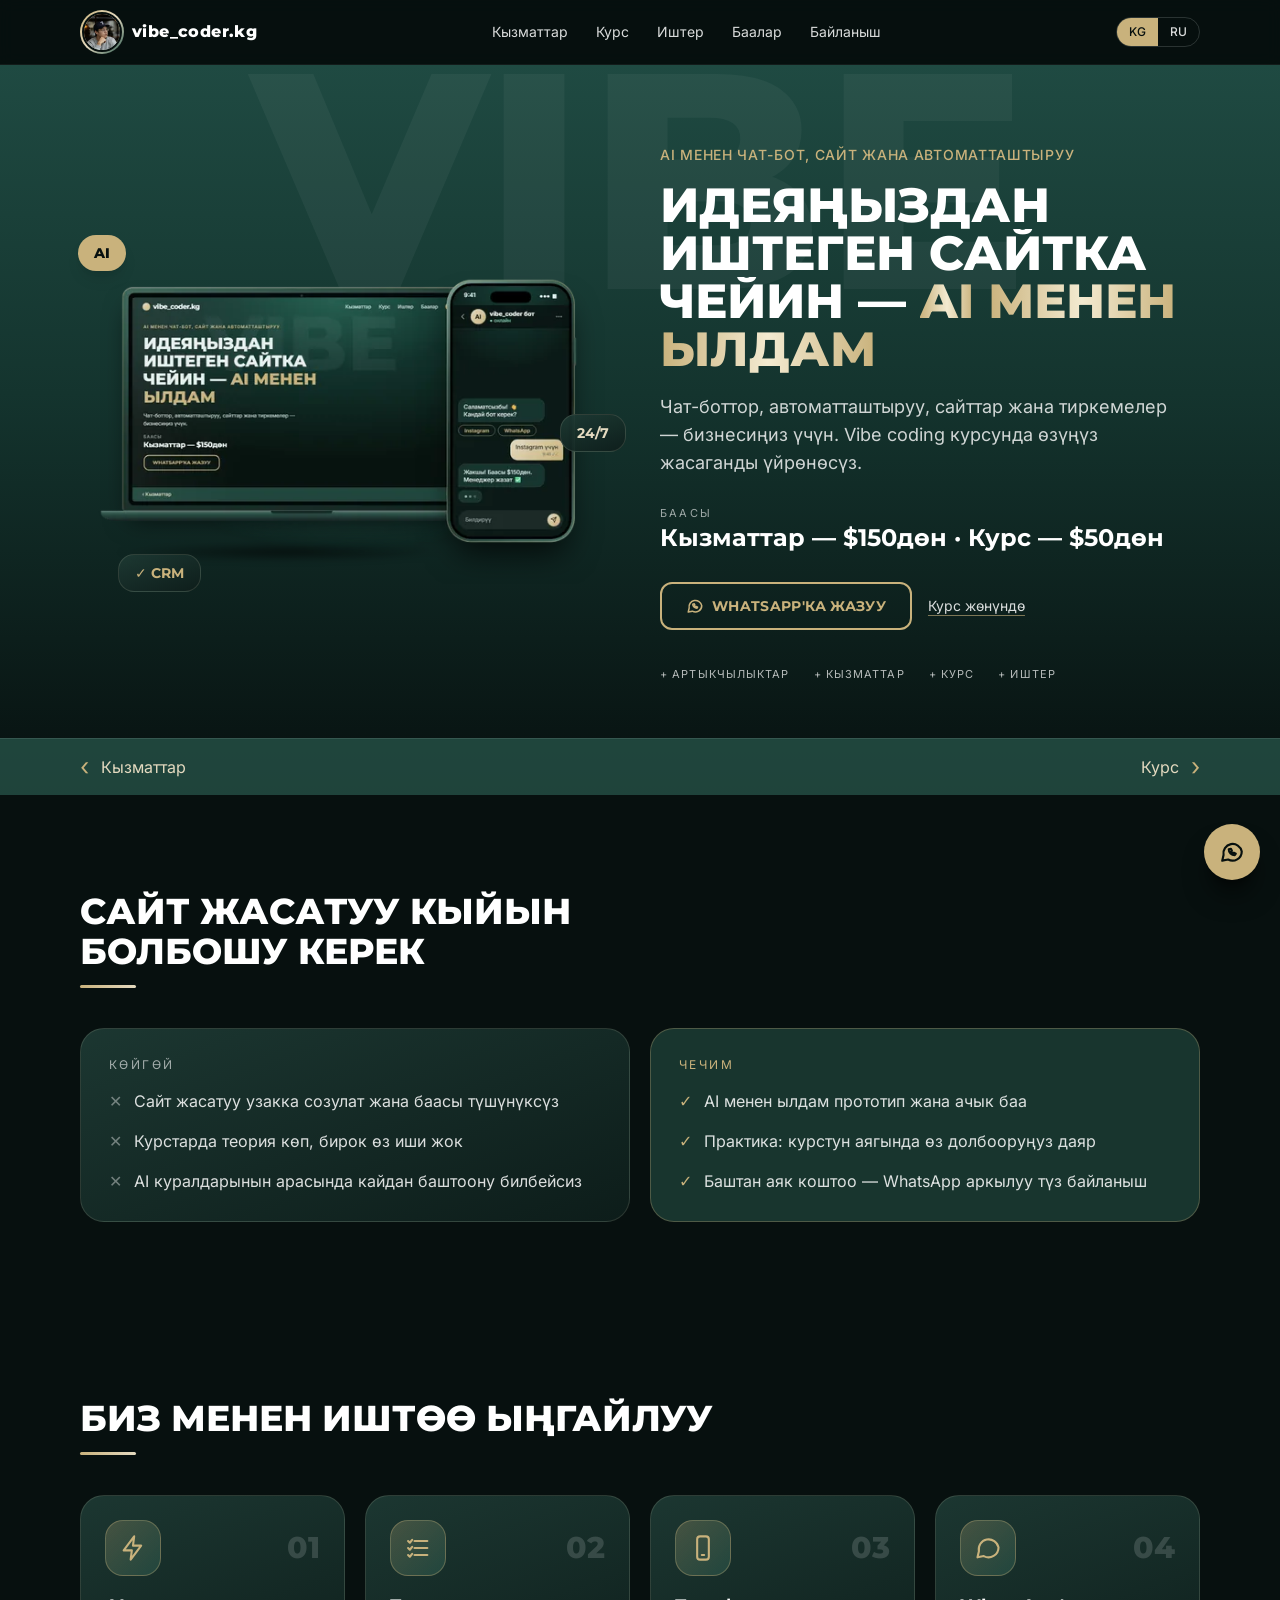
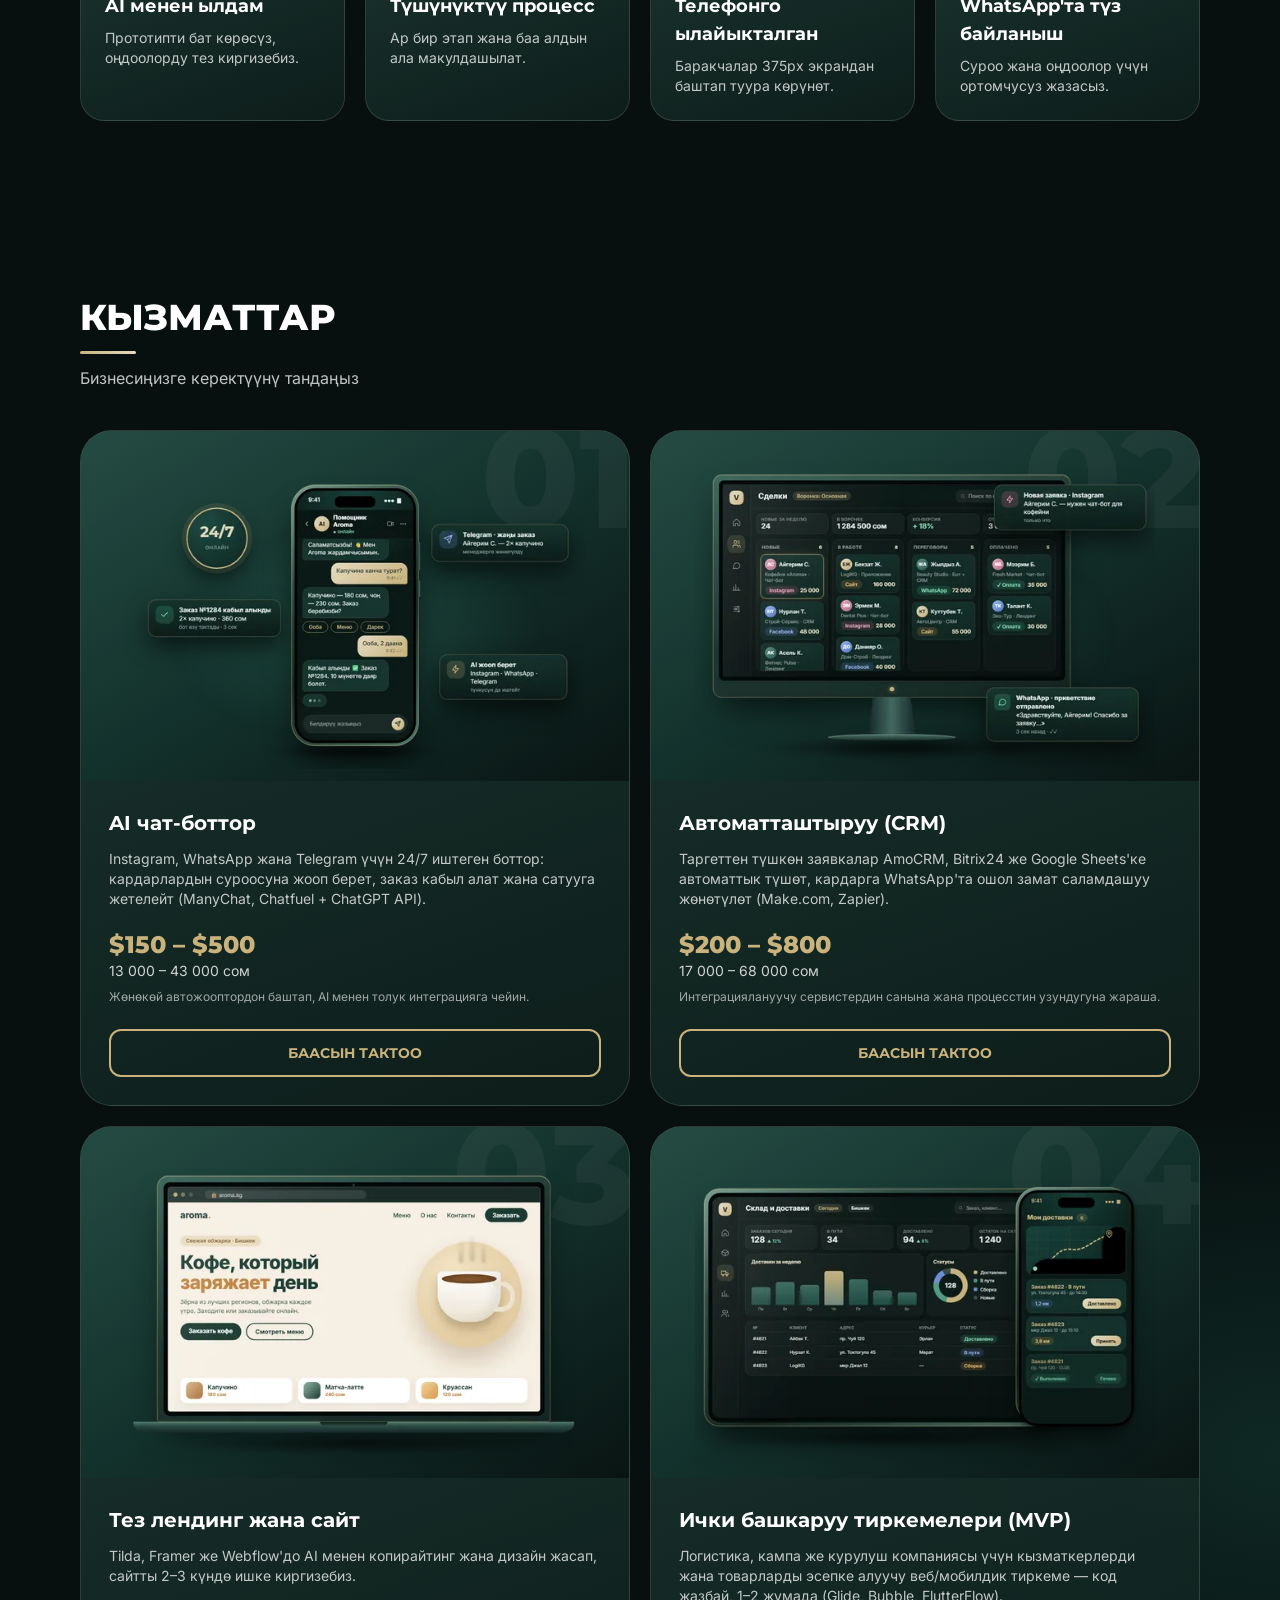
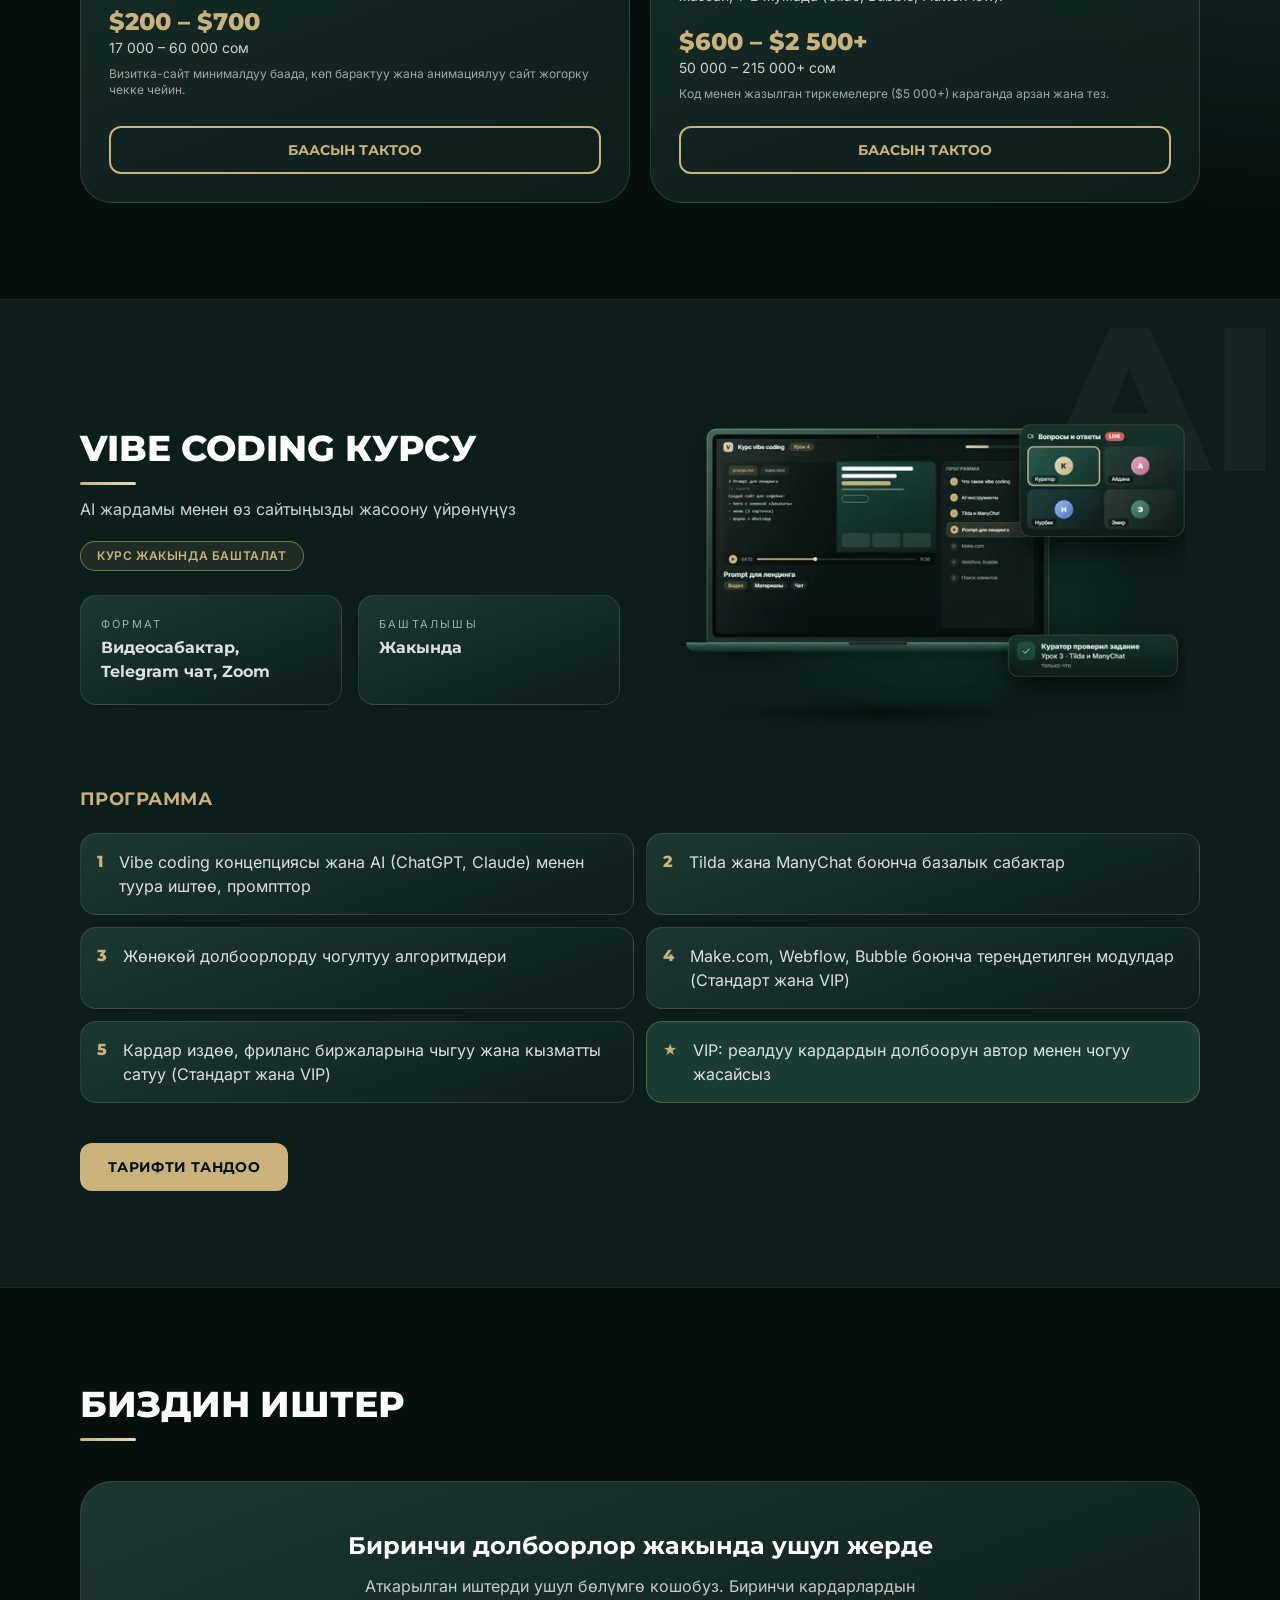
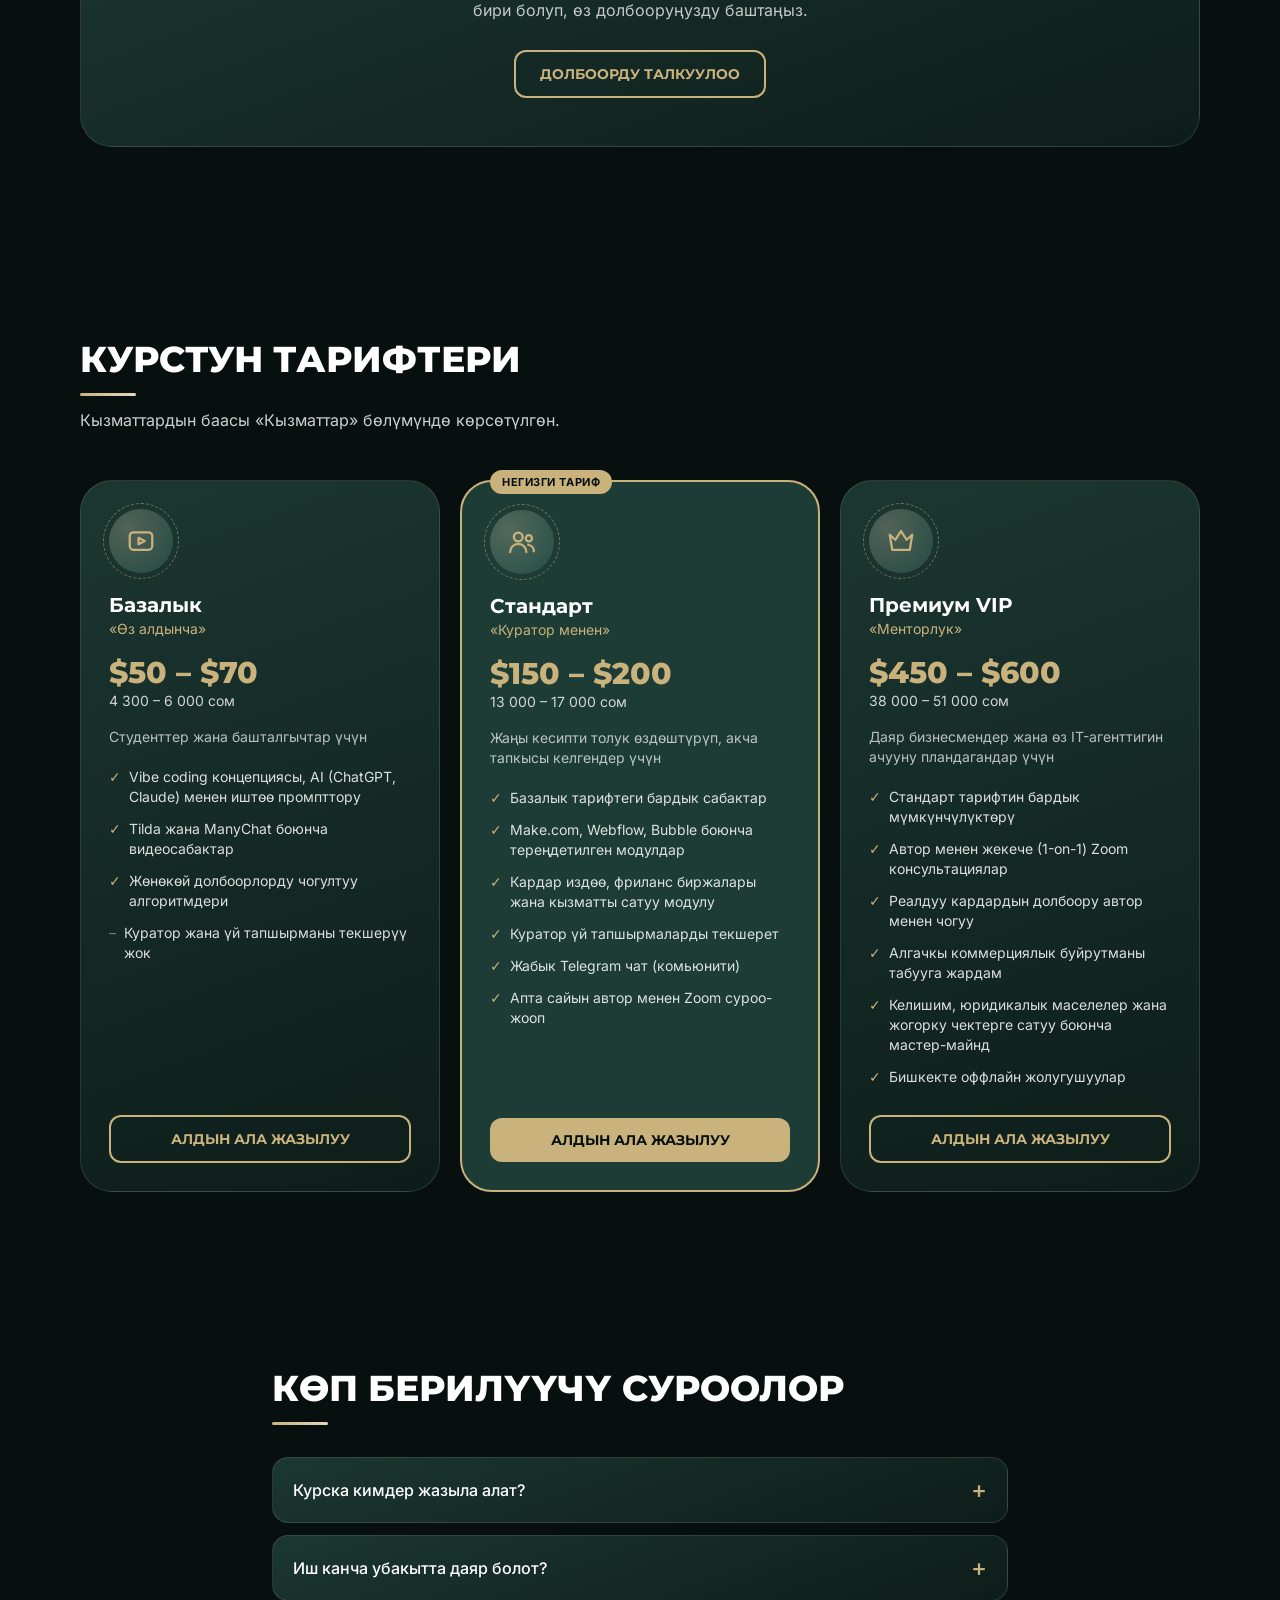
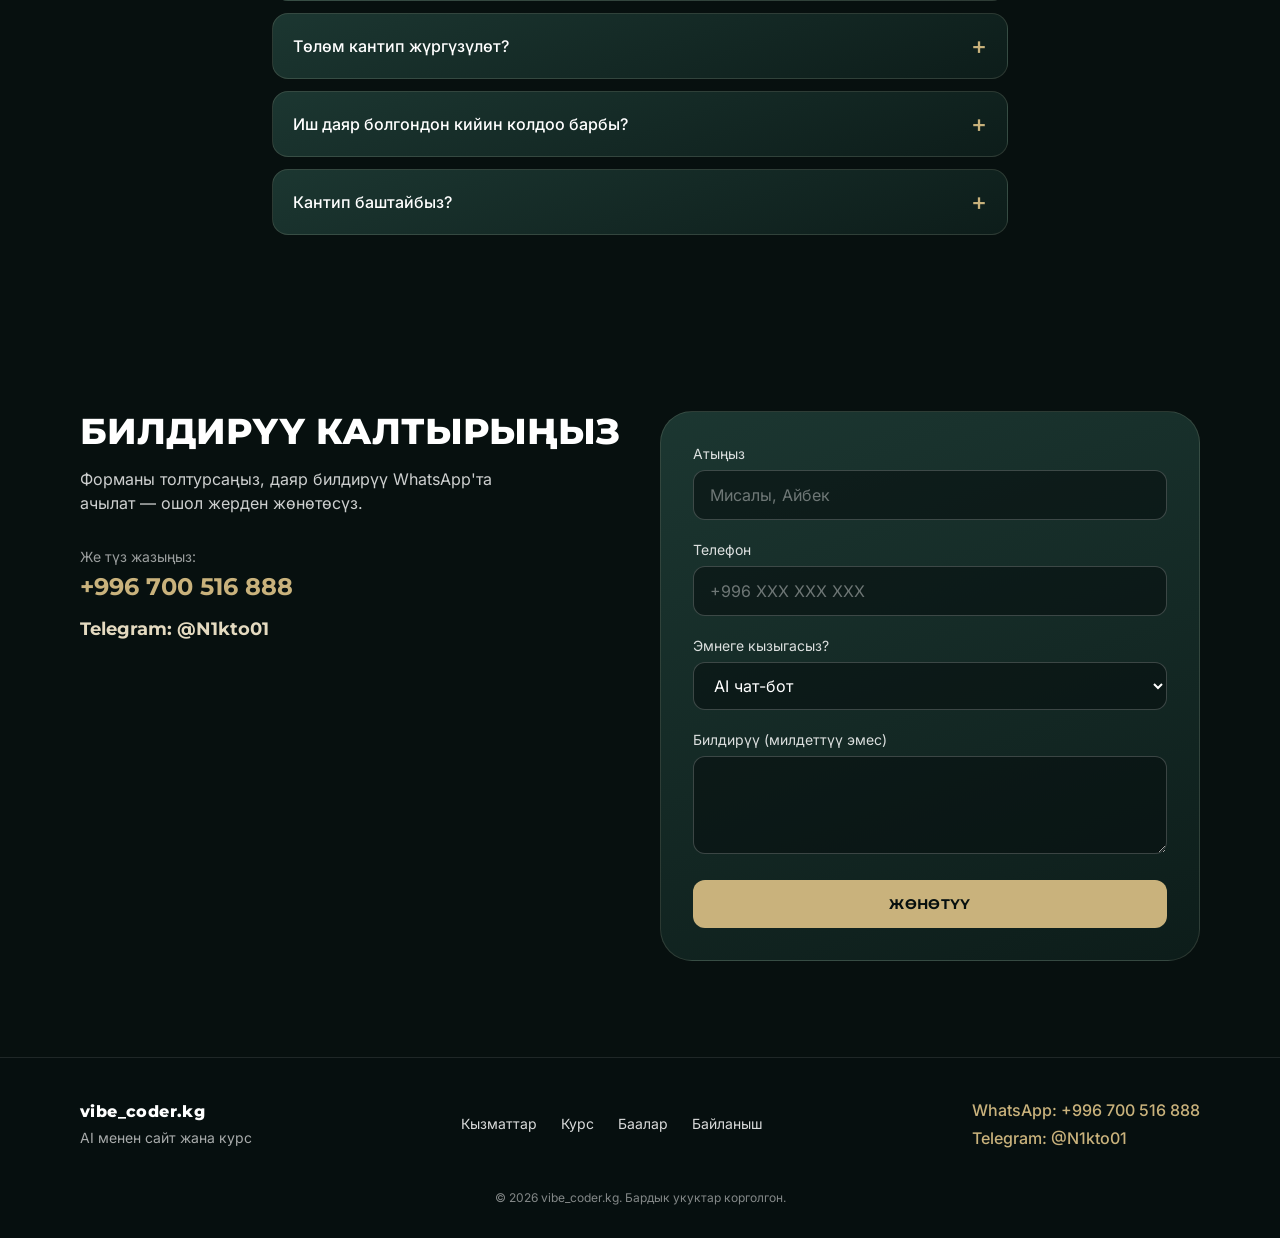
==== index.html @ e33acf53 "vibe_coder.kg landing page Static landing: HTML + compiled Tailwind CSS + vanilla JS, self-hosted fo" ====
<!DOCTYPE html>
<html lang="ky">
<head>
  <meta charset="UTF-8">
  <meta name="viewport" content="width=device-width, initial-scale=1">

  <!-- SEO -->
  <title>vibe_coder.kg — AI чат-боттор, сайттар жана vibe coding курсу</title>
  <meta name="description" content="AI чат-боттор, CRM автоматташтыруу, сайттар жана ички тиркемелер — $150дөн. Vibe coding курсу — $50дөн. WhatsApp'ка жазыңыз.">
  <meta name="theme-color" content="#07100F">

  <!-- Open Graph -->
  <meta property="og:type" content="website">
  <meta property="og:title" content="vibe_coder.kg — AI чат-боттор, сайттар жана vibe coding курсу">
  <meta property="og:description" content="AI чат-боттор, автоматташтыруу жана сайттар. Vibe coding курсу — $50дөн.">
  <meta property="og:url" content="https://gameloft0408-cloud.github.io/vibe-coder-kg/">
  <meta property="og:image" content="https://gameloft0408-cloud.github.io/vibe-coder-kg/images/og.jpg">
  <meta property="og:image:width" content="1200">
  <meta property="og:image:height" content="630">
  <meta property="og:image:alt" content="vibe_coder.kg — AI чат-боттор, сайттар жана vibe coding курсу">
  <meta property="og:site_name" content="vibe_coder.kg">
  <meta name="twitter:card" content="summary_large_image">
  <link rel="canonical" href="https://gameloft0408-cloud.github.io/vibe-coder-kg/">
  <meta property="og:locale" content="ky_KG">

  <link rel="icon" type="image/svg+xml" href="images/logo.svg">

  <!-- Структураланган маалымат (JSON-LD, аткарылбайт — CSP менен конфликт жок) -->
  <script type="application/ld+json">
  {"@context":"https://schema.org","@type":"ProfessionalService","name":"vibe_coder.kg","url":"https://gameloft0408-cloud.github.io/vibe-coder-kg/","image":"https://gameloft0408-cloud.github.io/vibe-coder-kg/images/og.jpg","telephone":"+996700516888","areaServed":"KG","description":"AI чат-боттор, CRM автоматташтыруу, сайттар жана ички тиркемелер. Vibe coding курсу.","sameAs":["https://t.me/N1kto01"]}
  </script>

  <!-- Коопсуздук: контент саясаты (CSP). Скрипттер жана шрифттер — өз серверибизден гана. Толук баштар: _headers / vercel.json -->
  <meta http-equiv="Content-Security-Policy" content="default-src 'none'; script-src 'self'; style-src 'self' 'unsafe-inline'; img-src 'self'; font-src 'self'; connect-src 'self'; manifest-src 'self'; base-uri 'self'; form-action 'self'; object-src 'none'; upgrade-insecure-requests">
  <meta name="referrer" content="strict-origin-when-cross-origin">

  <!-- Шрифттер: Montserrat (аталыштар) + Inter (текст). Өзүбүздүн серверден, кириллица жана ң ү ө тамгалары менен -->

  <!-- Tailwind CSS: алдын ала build кылынган (css/styles.css). Конфиг: tailwind.config.js -->
  <link rel="stylesheet" href="css/styles.css">

  <style>
    html { scroll-behavior: smooth; scroll-padding-top: 5rem; }
    body {
      background:
        radial-gradient(1100px 620px at 50% -8%, #2a5a4f 0%, rgba(42,90,79,0) 65%),
        radial-gradient(700px 500px at 100% 40%, rgba(18,51,45,.7) 0%, rgba(18,51,45,0) 70%),
        #07100F;
      background-repeat: no-repeat;
    }
    /* Шише эффектиндеги карточка */
    .glass {
      background: linear-gradient(160deg, rgba(30,58,52,.92), rgba(14,30,27,.92));
      border: 1px solid rgba(228,218,192,.14);
    }
    /* Толтурула турган орундар ([ОРУН АЛМАШТЫР]) — табуу оңой болушу үчүн */
    .ph { outline: 1px dashed rgba(201,178,124,.7); outline-offset: 2px; border-radius: 4px; color: #E4DAC0; padding: 0 4px; }
    /* Ири кооздоочу фон тексти */
    .ghost { color: rgba(255,255,255,.045); font-family: Montserrat, sans-serif; font-weight: 800; line-height: .8; user-select: none; pointer-events: none; }
    /* Көрүнүү анимациясы */
    .reveal { opacity: 0; transform: translateY(18px); transition: opacity .7s ease, transform .7s ease; }
    .reveal.in { opacity: 1; transform: none; }
    @media (prefers-reduced-motion: reduce) {
      html { scroll-behavior: auto; }
      .reveal { opacity: 1; transform: none; transition: none; }
    }
    .no-scrollbar::-webkit-scrollbar { display: none; }
    .no-scrollbar { scrollbar-width: none; }
    details > summary { list-style: none; }
    details > summary::-webkit-details-marker { display: none; }
    details[open] .faq-plus { transform: rotate(45deg); }
    :focus-visible { outline: 2px solid #C9B27C; outline-offset: 3px; }

    /* ===== Анимациялар ===== */
    @keyframes rise { to { transform: translateY(0); } }
    @keyframes fadeUp { from { opacity: 0; transform: translateY(16px); } to { opacity: 1; transform: none; } }
    @keyframes chIn { to { opacity: 1; } }
    @keyframes shimmer { to { background-position: -200% 0; } }
    @keyframes floaty { 0%,100% { transform: translateY(0); } 50% { transform: translateY(-10px); } }
    @keyframes floaty2 { 0%,100% { transform: translateY(0); } 50% { transform: translateY(8px); } }
    @keyframes ghostDrift { 0%,100% { transform: translateX(0); } 50% { transform: translateX(14px); } }

    /* Аталыш: сөз-сөз өйдө чыгат (JS ар бир сөздү .w ичине салат) */
    .w { display: inline-block; overflow: hidden; vertical-align: bottom; padding-bottom: .1em; margin-bottom: -.1em; }
    .w > span { display: inline-block; transform: translateY(115%); animation: rise .75s cubic-bezier(.2,.7,.2,1) forwards; }
    /* Алтын сөздөр жылтырайт */
    .gw > span {
      background: linear-gradient(90deg, #C9B27C 0%, #F3EAD0 25%, #C9B27C 50%, #F3EAD0 75%, #C9B27C 100%);
      background-size: 200% 100%;
      -webkit-background-clip: text; background-clip: text; color: transparent;
      animation: rise .75s cubic-bezier(.2,.7,.2,1) forwards, shimmer 4.5s linear 1.2s infinite;
    }
    /* Кичи сап: тамга-тамга пайда болот */
    .ch { opacity: 0; animation: chIn .01s forwards; }
    /* Hero ичиндеги калган текст кезеги менен чыгат */
    .fx { opacity: 0; animation: fadeUp .8s ease forwards; animation-delay: var(--d, 0s); }
    /* Бөлүм аталышынын астындагы сызык */
    main h2.reveal::after { content: ''; display: block; height: 3px; width: 0; margin-top: 14px; border-radius: 2px; background: linear-gradient(90deg, #C9B27C, #E4DAC0); transition: width .9s ease .35s; }
    main h2.reveal.in::after { width: 56px; }
    /* Сүрөттөр */
    .float-a { animation: floaty 6s ease-in-out infinite; }
    .float-b { animation: floaty2 5.5s ease-in-out infinite; }
    .svc-img { transition: transform .5s ease; }
    .svc-card:hover .svc-img { transform: scale(1.05) translateY(-4px); }
    .ghost-drift { animation: ghostDrift 14s ease-in-out infinite; }

    /* Икон тақталары (Артыкчылыктар) жана медальондор (Тарифтер) */
    .icon-tile { width: 56px; height: 56px; border-radius: 18px; display: grid; place-items: center; color: #C9B27C;
      background: linear-gradient(135deg, rgba(201,178,124,.25), rgba(42,90,79,.55)); border: 1px solid rgba(201,178,124,.35);
      transition: transform .4s ease; }
    .adv-card:hover .icon-tile { transform: translateY(-4px) rotate(-6deg); }
    .medal { position: relative; width: 64px; height: 64px; border-radius: 50%; display: grid; place-items: center; color: #C9B27C; margin-bottom: 18px;
      background: radial-gradient(circle at 30% 30%, rgba(228,218,192,.28), rgba(42,90,79,.6)); }
    .medal::before { content: ''; position: absolute; inset: -6px; border-radius: 50%; border: 1.5px dashed rgba(201,178,124,.55); animation: spin 20s linear infinite; }
    @keyframes spin { to { transform: rotate(360deg); } }
    @media (prefers-reduced-motion: reduce) { .medal::before { animation: none; } .icon-tile { transition: none; } }
    @media (prefers-reduced-motion: reduce) {
      .w > span, .gw > span, .fx { transform: none; animation: none; opacity: 1; }
      .gw > span { color: #C9B27C; background: none; }
      .ch { opacity: 1; animation: none; }
      .float-a, .float-b, .ghost-drift { animation: none; }
      main h2.reveal::after { transition: none; }
    }
  </style>
</head>

<body class="font-body text-white/85 antialiased">

  <a href="#main" class="sr-only focus:not-sr-only focus:fixed focus:top-2 focus:left-2 focus:z-50 bg-gold text-ink px-4 py-2 rounded">Мазмунга өтүү</a>

  <!-- ============ HEADER ============ -->
  <header class="sticky top-0 z-40 bg-ink/70 backdrop-blur border-b border-white/5">
    <div class="max-w-6xl mx-auto px-4 h-16 flex items-center justify-between gap-4">
      <a href="#top" class="flex items-center gap-2" aria-label="vibe_coder.kg">
        <!-- Профиль сыяктуу тегерек сүрөт (Instagram стили), алтын шакек менен -->
        <span class="rounded-full p-[2px] bg-gradient-to-br from-gold via-sand to-moss shrink-0">
          <img src="images/avatar.webp" alt="vibe_coder.kg автору" width="40" height="40"
               class="block w-10 h-10 rounded-full object-cover border-2 border-ink">
        </span>
        <span class="font-display font-extrabold tracking-wide text-white">vibe_coder.kg</span>
      </a>

      <nav class="hidden md:flex items-center gap-7 text-sm" aria-label="Негизги меню">
        <a class="hover:text-gold transition" href="#services" data-i18n="nav.services">Кызматтар</a>
        <a class="hover:text-gold transition" href="#course" data-i18n="nav.course">Курс</a>
        <a class="hover:text-gold transition" href="#works" data-i18n="nav.works">Иштер</a>
        <a class="hover:text-gold transition" href="#pricing" data-i18n="nav.pricing">Баалар</a>
        <a class="hover:text-gold transition" href="#contact" data-i18n="nav.contact">Байланыш</a>
      </nav>

      <div class="flex items-center gap-3">
        <!-- Тил которгуч -->
        <div class="flex text-xs font-medium border border-white/15 rounded-full overflow-hidden" role="group" aria-label="Тил / Язык">
          <button type="button" data-lang="kg" class="lang-btn px-3 py-1.5">KG</button>
          <button type="button" data-lang="ru" class="lang-btn px-3 py-1.5">RU</button>
        </div>
        <button id="menuBtn" type="button" class="md:hidden w-10 h-10 grid place-items-center rounded-lg border border-white/15" aria-label="Менюну ачуу" aria-expanded="false" aria-controls="mobileNav">
          <svg width="20" height="20" viewBox="0 0 24 24" fill="none" stroke="currentColor" stroke-width="2" stroke-linecap="round"><path d="M4 7h16M4 12h16M4 17h16"/></svg>
        </button>
      </div>
    </div>
    <nav id="mobileNav" class="hidden md:hidden border-t border-white/5 bg-ink/95 px-4 py-3 flex-col gap-1 text-base" aria-label="Мобилдик меню">
      <a class="block py-3" href="#services" data-i18n="nav.services">Кызматтар</a>
      <a class="block py-3" href="#course" data-i18n="nav.course">Курс</a>
      <a class="block py-3" href="#works" data-i18n="nav.works">Иштер</a>
      <a class="block py-3" href="#pricing" data-i18n="nav.pricing">Баалар</a>
      <a class="block py-3" href="#contact" data-i18n="nav.contact">Байланыш</a>
    </nav>
  </header>

  <main id="main">

    <!-- ============ 1. HERO ============ -->
    <section id="top" class="relative overflow-hidden" style="background: linear-gradient(180deg, #1f4a42 0%, #14342e 45%, rgba(7,16,15,0) 100%);">
      <div class="ghost ghost-drift absolute -top-2 left-1/2 -translate-x-1/2 text-[34vw] md:text-[24vw] whitespace-nowrap" aria-hidden="true">VIBE</div>

      <div class="relative max-w-6xl mx-auto px-4 pt-12 pb-10 md:pt-20 md:pb-14 grid md:grid-cols-2 gap-10 items-center">

        <!-- Сол жак: ноутбуктагы сайт + калкып жүрүүчү белгилер (кооздоочу визуал) -->
        <div class="order-2 md:order-1" aria-hidden="true"> <!-- LCP: reveal колдонулбайт, JS күтпөй дароо көрүнөт -->
          <div class="relative max-w-lg mx-auto">
            <img src="images/hero.webp" srcset="images/hero-sm.webp 560w, images/hero.webp 960w" sizes="(min-width: 768px) 512px, 92vw" alt="" width="960" height="640" class="float-a w-full h-auto" fetchpriority="high">
            <span class="float-b absolute -top-2 left-2 sm:-left-4 rounded-full bg-gold text-ink font-display font-extrabold text-sm px-4 py-2 shadow-lg">AI</span>
            <span class="float-a absolute top-1/2 -right-1 sm:-right-5 glass rounded-2xl px-4 py-2 font-display font-bold text-sm text-sand">24/7</span>
            <span class="float-b absolute -bottom-2 left-6 glass rounded-2xl px-4 py-2 font-display font-bold text-sm text-gold">✓ CRM</span>
          </div>
        </div>

        <!-- Оң жак: аталыш, оффер, CTA -->
        <div class="order-1 md:order-2">
          <p id="heroEyebrow" class="text-gold text-sm font-medium tracking-wider uppercase mb-4" data-i18n="hero.eyebrow">AI менен чат-бот, сайт жана автоматташтыруу</p>
          <h1 id="heroTitle" class="font-display font-extrabold uppercase text-3xl sm:text-4xl lg:text-5xl leading-tight text-white" data-i18n="hero.title">Идеяңыздан иштеген сайтка чейин — <span class="text-gold">AI менен ылдам</span></h1>
          <p class="fx mt-5 text-base md:text-lg text-white/80 max-w-lg" style="--d:1.1s" data-i18n="hero.sub">Чат-боттор, автоматташтыруу, сайттар жана тиркемелер — бизнесиңиз үчүн. Vibe coding курсунда өзүңүз жасаганды үйрөнөсүз.</p>

          <div class="fx mt-7" style="--d:1.3s">
            <p class="text-[11px] tracking-[.2em] uppercase text-white/60" data-i18n="hero.priceLabel">Баасы</p>
            <p class="font-display font-bold text-xl sm:text-2xl text-white" data-i18n="hero.price">Кызматтар — $150дөн · Курс — $50дөн</p>
          </div>

          <div class="fx mt-7 flex flex-wrap items-center gap-4" style="--d:1.5s">
            <a href="https://wa.me/996700516888" data-wa="hero" target="_blank" rel="noopener noreferrer"
               class="inline-flex items-center gap-2 rounded-xl border-2 border-gold text-gold hover:bg-gold hover:text-ink transition px-6 py-3 font-display font-bold uppercase text-sm tracking-wide">
              <svg width="18" height="18" viewBox="0 0 24 24" fill="none" stroke="currentColor" stroke-width="2" stroke-linecap="round" stroke-linejoin="round" aria-hidden="true"><path d="M21 11.5a8.5 8.5 0 0 1-12.6 7.4L3 20l1.2-5.2A8.5 8.5 0 1 1 21 11.5z"/><path d="M9 9.5c0 3 2.500 5.500 5.500 5.500l1-1.500-1.800-.9-.8.800a4 4 0 0 1-1.800-1.800l.8-.8-.9-1.800z"/></svg>
              <span data-i18n="hero.cta">WhatsApp'ка жазуу</span>
            </a>
            <a href="#course" class="text-sm underline underline-offset-4 decoration-gold/60 hover:text-gold transition" data-i18n="hero.link">Курс жөнүндө</a>
          </div>

          <ul class="fx mt-9 flex flex-wrap gap-x-6 gap-y-2 text-[11px] tracking-widest uppercase text-white/70" style="--d:1.7s">
            <li><a class="hover:text-gold" href="#advantages">+ <span data-i18n="tab.adv">Артыкчылыктар</span></a></li>
            <li><a class="hover:text-gold" href="#services">+ <span data-i18n="nav.services">Кызматтар</span></a></li>
            <li><a class="hover:text-gold" href="#course">+ <span data-i18n="nav.course">Курс</span></a></li>
            <li><a class="hover:text-gold" href="#works">+ <span data-i18n="nav.works">Иштер</span></a></li>
          </ul>
        </div>
      </div>

      <!-- Hero төмөнкү тилкеси -->
      <div class="relative bg-moss/70 border-t border-white/10">
        <div class="max-w-6xl mx-auto px-4 h-14 flex items-center justify-between text-sand">
          <a href="#services" class="flex items-center gap-3 hover:text-gold"><span class="text-gold text-2xl leading-none" aria-hidden="true">‹</span><span data-i18n="nav.services">Кызматтар</span></a>
          <a href="#course" class="flex items-center gap-3 hover:text-gold"><span data-i18n="nav.course">Курс</span><span class="text-gold text-2xl leading-none" aria-hidden="true">›</span></a>
        </div>
      </div>
    </section>

    <!-- ============ 2. КӨЙГӨЙ ЖАНА ЧЕЧИМ ============ -->
    <section id="problem" class="max-w-6xl mx-auto px-4 py-16 md:py-24">
      <h2 class="font-display font-extrabold uppercase text-2xl md:text-4xl text-white max-w-2xl reveal" data-i18n="prob.title">Сайт жасатуу кыйын болбошу керек</h2>
      <div class="mt-10 grid md:grid-cols-2 gap-5">
        <div class="glass rounded-3xl p-7 reveal">
          <p class="text-xs tracking-[.2em] uppercase text-white/60 mb-4" data-i18n="prob.tag1">Көйгөй</p>
          <ul class="space-y-4">
            <li class="flex gap-3"><span class="text-white/40" aria-hidden="true">✕</span><span data-i18n="prob.1">Сайт жасатуу узакка созулат жана баасы түшүнүксүз</span></li>
            <li class="flex gap-3"><span class="text-white/40" aria-hidden="true">✕</span><span data-i18n="prob.2">Курстарда теория көп, бирок өз иши жок</span></li>
            <li class="flex gap-3"><span class="text-white/40" aria-hidden="true">✕</span><span data-i18n="prob.3">AI куралдарынын арасында кайдан баштоону билбейсиз</span></li>
          </ul>
        </div>
        <div class="rounded-3xl p-7 bg-moss/50 border border-gold/30 reveal">
          <p class="text-xs tracking-[.2em] uppercase text-gold mb-4" data-i18n="prob.tag2">Чечим</p>
          <ul class="space-y-4">
            <li class="flex gap-3"><span class="text-gold" aria-hidden="true">✓</span><span data-i18n="sol.1">AI менен ылдам прототип жана ачык баа</span></li>
            <li class="flex gap-3"><span class="text-gold" aria-hidden="true">✓</span><span data-i18n="sol.2">Практика: курстун аягында өз долбооруңуз даяр</span></li>
            <li class="flex gap-3"><span class="text-gold" aria-hidden="true">✓</span><span data-i18n="sol.3">Баштан аяк коштоо — WhatsApp аркылуу түз байланыш</span></li>
          </ul>
        </div>
      </div>
    </section>

    <!-- ============ 3. АРТЫКЧЫЛЫКТАР ============ -->
    <section id="advantages" class="max-w-6xl mx-auto px-4 py-16 md:py-20">
      <h2 class="font-display font-extrabold uppercase text-2xl md:text-4xl text-white reveal" data-i18n="adv.title">Биз менен иштөө ыңгайлуу</h2>
      <div class="mt-10 grid sm:grid-cols-2 lg:grid-cols-4 gap-5">
        <article class="adv-card glass rounded-3xl p-6 reveal">
          <div class="flex items-center justify-between"><span class="icon-tile"><svg width="28" height="28" viewBox="0 0 24 24" fill="none" stroke="currentColor" stroke-width="1.8" stroke-linecap="round" stroke-linejoin="round" aria-hidden="true"><path d="M13 2 4 14h7l-1 8 9-12h-7z"/></svg></span><span class="font-display text-3xl font-extrabold text-white/15" aria-hidden="true">01</span></div>
          <h3 class="mt-4 font-display font-bold text-lg text-white" data-i18n="adv.1.t">AI менен ылдам</h3>
          <p class="mt-2 text-sm text-white/75" data-i18n="adv.1.d">Прототипти бат көрөсүз, оңдоолорду тез киргизебиз.</p>
        </article>
        <article class="adv-card glass rounded-3xl p-6 reveal">
          <div class="flex items-center justify-between"><span class="icon-tile"><svg width="28" height="28" viewBox="0 0 24 24" fill="none" stroke="currentColor" stroke-width="1.8" stroke-linecap="round" stroke-linejoin="round" aria-hidden="true"><path d="M9 6h11M9 12h11M9 18h11"/><path d="m3.5 6 1.5 1.5L7 5M3.5 12l1.5 1.5L7 11M3.5 18l1.5 1.5L7 17"/></svg></span><span class="font-display text-3xl font-extrabold text-white/15" aria-hidden="true">02</span></div>
          <h3 class="mt-4 font-display font-bold text-lg text-white" data-i18n="adv.2.t">Түшүнүктүү процесс</h3>
          <p class="mt-2 text-sm text-white/75" data-i18n="adv.2.d">Ар бир этап жана баа алдын ала макулдашылат.</p>
        </article>
        <article class="adv-card glass rounded-3xl p-6 reveal">
          <div class="flex items-center justify-between"><span class="icon-tile"><svg width="28" height="28" viewBox="0 0 24 24" fill="none" stroke="currentColor" stroke-width="1.8" stroke-linecap="round" stroke-linejoin="round" aria-hidden="true"><rect x="7" y="2" width="10" height="20" rx="2.5"/><path d="M11 18h2"/></svg></span><span class="font-display text-3xl font-extrabold text-white/15" aria-hidden="true">03</span></div>
          <h3 class="mt-4 font-display font-bold text-lg text-white" data-i18n="adv.3.t">Телефонго ылайыкталган</h3>
          <p class="mt-2 text-sm text-white/75" data-i18n="adv.3.d">Баракчалар 375px экрандан баштап туура көрүнөт.</p>
        </article>
        <article class="adv-card glass rounded-3xl p-6 reveal">
          <div class="flex items-center justify-between"><span class="icon-tile"><svg width="28" height="28" viewBox="0 0 24 24" fill="none" stroke="currentColor" stroke-width="1.8" stroke-linecap="round" stroke-linejoin="round" aria-hidden="true"><path d="M21 11.5a8.5 8.5 0 0 1-12.6 7.4L3 20l1.2-5.2A8.5 8.5 0 1 1 21 11.5z"/></svg></span><span class="font-display text-3xl font-extrabold text-white/15" aria-hidden="true">04</span></div>
          <h3 class="mt-4 font-display font-bold text-lg text-white" data-i18n="adv.4.t">WhatsApp'та түз байланыш</h3>
          <p class="mt-2 text-sm text-white/75" data-i18n="adv.4.d">Суроо жана оңдоолор үчүн ортомчусуз жазасыз.</p>
        </article>
      </div>
    </section>

    <!-- ============ 4. КЫЗМАТТАР ============ -->
    <section id="services" class="max-w-6xl mx-auto px-4 py-16 md:py-24">
      <h2 class="font-display font-extrabold uppercase text-2xl md:text-4xl text-white reveal" data-i18n="nav.services">Кызматтар</h2>
      <p class="mt-3 text-white/75 reveal" data-i18n="srv.sub">Бизнесиңизге керектүүнү тандаңыз</p>
      <div class="mt-10 grid md:grid-cols-2 gap-5">
        <article class="svc-card glass rounded-[2rem] overflow-hidden flex flex-col reveal">
          <div class="relative overflow-hidden bg-gradient-to-br from-moss/60 via-forest/70 to-ink/80 px-6 pt-8 pb-3">
            <span class="ghost absolute -right-2 -top-3 text-[8rem] sm:text-[9rem] select-none" aria-hidden="true">01</span>
            <img src="images/bot.webp" srcset="images/bot-sm.webp 560w, images/bot.webp 960w" sizes="(min-width: 768px) 460px, 90vw" alt="" width="960" height="640" loading="lazy" decoding="async" class="svc-img float-a relative w-full max-w-[460px] h-auto mx-auto">
          </div>
          <div class="p-7 flex flex-col flex-1">
            <h3 class="font-display font-bold text-xl text-white" data-i18n="srv.1.t">AI чат-боттор</h3>
            <p class="mt-3 text-sm text-white/75" data-i18n="srv.1.d">Instagram, WhatsApp жана Telegram үчүн 24/7 иштеген боттор: кардарлардын суроосуна жооп берет, заказ кабыл алат жана сатууга жетелейт (ManyChat, Chatfuel + ChatGPT API).</p>
            <div class="mt-5 flex-1">
              <p class="font-display font-extrabold text-2xl text-gold">$150 – $500</p>
              <p class="text-sm text-white/80">13 000 – 43 000 сом</p>
              <p class="mt-2 text-xs text-white/60" data-i18n="srv.1.n">Жөнөкөй автожооптордон баштап, AI менен толук интеграцияга чейин.</p>
            </div>
            <a href="https://wa.me/996700516888" data-wa="srv1" target="_blank" rel="noopener noreferrer" class="mt-6 text-center rounded-xl border-2 border-gold text-gold hover:bg-gold hover:text-ink transition px-5 py-3 font-display font-bold uppercase text-sm" data-i18n="srv.cta">Баасын тактоо</a>
          </div>
        </article>
        <article class="svc-card glass rounded-[2rem] overflow-hidden flex flex-col reveal">
          <div class="relative overflow-hidden bg-gradient-to-br from-moss/60 via-forest/70 to-ink/80 px-6 pt-8 pb-3">
            <span class="ghost absolute -right-2 -top-3 text-[8rem] sm:text-[9rem] select-none" aria-hidden="true">02</span>
            <img src="images/crm.webp" srcset="images/crm-sm.webp 560w, images/crm.webp 960w" sizes="(min-width: 768px) 460px, 90vw" alt="" width="960" height="640" loading="lazy" decoding="async" class="svc-img float-a relative w-full max-w-[460px] h-auto mx-auto">
          </div>
          <div class="p-7 flex flex-col flex-1">
            <h3 class="font-display font-bold text-xl text-white" data-i18n="srv.2.t">Автоматташтыруу (CRM)</h3>
            <p class="mt-3 text-sm text-white/75" data-i18n="srv.2.d">Таргеттен түшкөн заявкалар AmoCRM, Bitrix24 же Google Sheets'ке автоматтык түшөт, кардарга WhatsApp'та ошол замат саламдашуу жөнөтүлөт (Make.com, Zapier).</p>
            <div class="mt-5 flex-1">
              <p class="font-display font-extrabold text-2xl text-gold">$200 – $800</p>
              <p class="text-sm text-white/80">17 000 – 68 000 сом</p>
              <p class="mt-2 text-xs text-white/60" data-i18n="srv.2.n">Интеграциялануучу сервистердин санына жана процесстин узундугуна жараша.</p>
            </div>
            <a href="https://wa.me/996700516888" data-wa="srv2" target="_blank" rel="noopener noreferrer" class="mt-6 text-center rounded-xl border-2 border-gold text-gold hover:bg-gold hover:text-ink transition px-5 py-3 font-display font-bold uppercase text-sm" data-i18n="srv.cta">Баасын тактоо</a>
          </div>
        </article>
        <article class="svc-card glass rounded-[2rem] overflow-hidden flex flex-col reveal">
          <div class="relative overflow-hidden bg-gradient-to-br from-moss/60 via-forest/70 to-ink/80 px-6 pt-8 pb-3">
            <span class="ghost absolute -right-2 -top-3 text-[8rem] sm:text-[9rem] select-none" aria-hidden="true">03</span>
            <img src="images/site.webp" srcset="images/site-sm.webp 560w, images/site.webp 960w" sizes="(min-width: 768px) 460px, 90vw" alt="" width="960" height="640" loading="lazy" decoding="async" class="svc-img float-a relative w-full max-w-[460px] h-auto mx-auto">
          </div>
          <div class="p-7 flex flex-col flex-1">
            <h3 class="font-display font-bold text-xl text-white" data-i18n="srv.3.t">Тез лендинг жана сайт</h3>
            <p class="mt-3 text-sm text-white/75" data-i18n="srv.3.d">Tilda, Framer же Webflow'до AI менен копирайтинг жана дизайн жасап, сайтты 2–3 күндө ишке киргизебиз.</p>
            <div class="mt-5 flex-1">
              <p class="font-display font-extrabold text-2xl text-gold">$200 – $700</p>
              <p class="text-sm text-white/80">17 000 – 60 000 сом</p>
              <p class="mt-2 text-xs text-white/60" data-i18n="srv.3.n">Визитка-сайт минималдуу баада, көп барактуу жана анимациялуу сайт жогорку чекке чейин.</p>
            </div>
            <a href="https://wa.me/996700516888" data-wa="srv3" target="_blank" rel="noopener noreferrer" class="mt-6 text-center rounded-xl border-2 border-gold text-gold hover:bg-gold hover:text-ink transition px-5 py-3 font-display font-bold uppercase text-sm" data-i18n="srv.cta">Баасын тактоо</a>
          </div>
        </article>
        <article class="svc-card glass rounded-[2rem] overflow-hidden flex flex-col reveal">
          <div class="relative overflow-hidden bg-gradient-to-br from-moss/60 via-forest/70 to-ink/80 px-6 pt-8 pb-3">
            <span class="ghost absolute -right-2 -top-3 text-[8rem] sm:text-[9rem] select-none" aria-hidden="true">04</span>
            <img src="images/app.webp" srcset="images/app-sm.webp 560w, images/app.webp 960w" sizes="(min-width: 768px) 460px, 90vw" alt="" width="960" height="640" loading="lazy" decoding="async" class="svc-img float-a relative w-full max-w-[460px] h-auto mx-auto">
          </div>
          <div class="p-7 flex flex-col flex-1">
            <h3 class="font-display font-bold text-xl text-white" data-i18n="srv.4.t">Ички башкаруу тиркемелери (MVP)</h3>
            <p class="mt-3 text-sm text-white/75" data-i18n="srv.4.d">Логистика, кампа же курулуш компаниясы үчүн кызматкерлерди жана товарларды эсепке алуучу веб/мобилдик тиркеме — код жазбай, 1–2 жумада (Glide, Bubble, FlutterFlow).</p>
            <div class="mt-5 flex-1">
              <p class="font-display font-extrabold text-2xl text-gold">$600 – $2 500+</p>
              <p class="text-sm text-white/80">50 000 – 215 000+ сом</p>
              <p class="mt-2 text-xs text-white/60" data-i18n="srv.4.n">Код менен жазылган тиркемелерге ($5 000+) караганда арзан жана тез.</p>
            </div>
            <a href="https://wa.me/996700516888" data-wa="srv4" target="_blank" rel="noopener noreferrer" class="mt-6 text-center rounded-xl border-2 border-gold text-gold hover:bg-gold hover:text-ink transition px-5 py-3 font-display font-bold uppercase text-sm" data-i18n="srv.cta">Баасын тактоо</a>
          </div>
        </article>
      </div>
    </section>

    <!-- ============ 5. КУРС ============ -->
    <section id="course" class="relative overflow-hidden py-16 md:py-24 bg-forest/40 border-y border-white/5">
      <div class="ghost absolute right-0 top-4 text-[26vw] md:text-[16vw]" aria-hidden="true">AI</div>
      <div class="relative max-w-6xl mx-auto px-4">
        <div class="grid lg:grid-cols-2 gap-10 items-center">
          <div>
            <h2 class="font-display font-extrabold uppercase text-2xl md:text-4xl text-white reveal" data-i18n="crs.title">Vibe coding курсу</h2>
            <p class="mt-3 text-white/80 max-w-xl reveal" data-i18n="crs.sub">AI жардамы менен өз сайтыңызды жасоону үйрөнүңүз</p>

            <p class="mt-5 inline-block rounded-full border border-gold/50 bg-gold/10 text-gold text-xs font-semibold tracking-wider uppercase px-4 py-1.5 reveal" data-i18n="crs.soon">Курс жакында башталат</p>

            <div class="mt-6 grid sm:grid-cols-2 gap-4 reveal">
              <div class="glass rounded-2xl p-5"><p class="text-[11px] tracking-[.2em] uppercase text-white/60" data-i18n="crs.fmt">Формат</p><p class="mt-1 font-display font-bold" data-i18n="crs.fmt.v">Видеосабактар, Telegram чат, Zoom</p></div>
              <div class="glass rounded-2xl p-5"><p class="text-[11px] tracking-[.2em] uppercase text-white/60" data-i18n="crs.start">Башталышы</p><p class="mt-1 font-display font-bold" data-i18n="crs.start.v">Жакында</p></div>
            </div>
          </div>
          <div class="reveal" aria-hidden="true">
            <img src="images/course.webp" srcset="images/course-sm.webp 560w, images/course.webp 960w" sizes="(min-width: 1024px) 512px, 92vw" alt="" width="960" height="640" loading="lazy" decoding="async" class="float-a w-full max-w-lg h-auto mx-auto">
          </div>
        </div>

        <h3 class="mt-12 font-display font-bold text-lg text-gold uppercase tracking-wide reveal" data-i18n="crs.prog">Программа</h3>
        <ol class="mt-5 grid md:grid-cols-2 gap-3">
          <li class="glass rounded-2xl p-4 flex gap-4 reveal"><span class="font-display font-extrabold text-gold">1</span><span data-i18n="m.1">Vibe coding концепциясы жана AI (ChatGPT, Claude) менен туура иштөө, промпттор</span></li>
          <li class="glass rounded-2xl p-4 flex gap-4 reveal"><span class="font-display font-extrabold text-gold">2</span><span data-i18n="m.2">Tilda жана ManyChat боюнча базалык сабактар</span></li>
          <li class="glass rounded-2xl p-4 flex gap-4 reveal"><span class="font-display font-extrabold text-gold">3</span><span data-i18n="m.3">Жөнөкөй долбоорлорду чогултуу алгоритмдери</span></li>
          <li class="glass rounded-2xl p-4 flex gap-4 reveal"><span class="font-display font-extrabold text-gold">4</span><span data-i18n="m.4">Make.com, Webflow, Bubble боюнча тереңдетилген модулдар (Стандарт жана VIP)</span></li>
          <li class="glass rounded-2xl p-4 flex gap-4 reveal"><span class="font-display font-extrabold text-gold">5</span><span data-i18n="m.5">Кардар издөө, фриланс биржаларына чыгуу жана кызматты сатуу (Стандарт жана VIP)</span></li>
          <li class="rounded-2xl p-4 flex gap-4 bg-moss/50 border border-gold/30 reveal"><span class="font-display font-extrabold text-gold">★</span><span data-i18n="m.6">VIP: реалдуу кардардын долбоорун автор менен чогуу жасайсыз</span></li>
        </ol>

        <a href="#pricing" class="mt-10 inline-flex rounded-xl bg-gold text-ink hover:bg-sand transition px-7 py-3.5 font-display font-bold uppercase text-sm tracking-wide" data-i18n="crs.cta2">Тарифти тандоо</a>
      </div>
    </section>

    <!-- ============ 6. БИЗДИН ИШТЕР ============ -->
    <section id="works" class="max-w-6xl mx-auto px-4 py-16 md:py-24">
      <h2 class="font-display font-extrabold uppercase text-2xl md:text-4xl text-white reveal" data-i18n="wk.title">Биздин иштер</h2>
      <div class="mt-10 glass rounded-[2rem] p-8 md:p-12 text-center reveal">
        <p class="font-display font-bold text-xl md:text-2xl text-white" data-i18n="wk.soon.t">Биринчи долбоорлор жакында ушул жерде</p>
        <p class="mt-3 text-white/75 max-w-xl mx-auto" data-i18n="wk.soon.d">Аткарылган иштерди ушул бөлүмгө кошобуз. Биринчи кардарлардын бири болуп, өз долбооруңузду баштаңыз.</p>
        <a href="https://wa.me/996700516888" data-wa="hero" target="_blank" rel="noopener noreferrer" class="mt-7 inline-flex rounded-xl border-2 border-gold text-gold hover:bg-gold hover:text-ink transition px-6 py-3 font-display font-bold uppercase text-sm" data-i18n="wk.cta">Долбоорду талкуулоо</a>
      </div>
    </section>

    <!-- ============ 7. ПИКИРЛЕР ============ -->
    <!-- Чыныгы пикирлер болгондо `hidden` атрибутун алып салып, тексттерди алмаштырыңыз -->
    <section id="reviews" hidden class="max-w-6xl mx-auto px-4 py-16 md:py-20">
      <h2 class="font-display font-extrabold uppercase text-2xl md:text-4xl text-white reveal" data-i18n="rev.title">Кардарлардын пикирлери</h2>
      <div class="mt-10 grid md:grid-cols-3 gap-5">
        <blockquote class="glass rounded-3xl p-6 reveal"><p class="text-white/85"><span class="ph">[ОРУН АЛМАШТЫР]</span> <span data-i18n="rev.q">Кардардын чыныгы пикири</span></p><footer class="mt-4 text-sm text-gold"><span class="ph">[ОРУН АЛМАШТЫР]</span> <span data-i18n="rev.n">аты-жөнү</span></footer></blockquote>
        <blockquote class="glass rounded-3xl p-6 reveal"><p class="text-white/85"><span class="ph">[ОРУН АЛМАШТЫР]</span> <span data-i18n="rev.q">Кардардын чыныгы пикири</span></p><footer class="mt-4 text-sm text-gold"><span class="ph">[ОРУН АЛМАШТЫР]</span> <span data-i18n="rev.n">аты-жөнү</span></footer></blockquote>
        <blockquote class="glass rounded-3xl p-6 reveal"><p class="text-white/85"><span class="ph">[ОРУН АЛМАШТЫР]</span> <span data-i18n="rev.q">Кардардын чыныгы пикири</span></p><footer class="mt-4 text-sm text-gold"><span class="ph">[ОРУН АЛМАШТЫР]</span> <span data-i18n="rev.n">аты-жөнү</span></footer></blockquote>
      </div>
    </section>

    <!-- ============ 8. БААЛАР ============ -->
    <section id="pricing" class="max-w-6xl mx-auto px-4 py-16 md:py-24">
      <h2 class="font-display font-extrabold uppercase text-2xl md:text-4xl text-white reveal" data-i18n="pr.title">Курстун тарифтери</h2>
      <p class="mt-3 text-white/80 reveal" data-i18n="pr.note">Кызматтардын баасы «Кызматтар» бөлүмүндө көрсөтүлгөн.</p>

      <div class="mt-12 grid lg:grid-cols-3 gap-5 items-stretch">
        <article class="relative glass rounded-[2rem] p-7 flex flex-col reveal">
          
          <span class="medal"><svg width="30" height="30" viewBox="0 0 24 24" fill="none" stroke="currentColor" stroke-width="1.8" stroke-linecap="round" stroke-linejoin="round" aria-hidden="true"><rect x="3" y="5" width="18" height="14" rx="3"/><path d="m10 9.5 5 2.5-5 2.5z"/></svg></span>
          <h3 class="font-display font-bold text-xl text-white" data-i18n="t.b.n">Базалык</h3>
          <p class="text-sm text-gold" data-i18n="t.b.s">«Өз алдынча»</p>
          <p class="mt-4 font-display font-extrabold text-3xl text-gold">$50 – $70</p>
          <p class="text-sm text-white/80">4 300 – 6 000 сом</p>
          <p class="mt-4 text-sm text-white/70" data-i18n="t.b.a">Студенттер жана башталгычтар үчүн</p>
          <ul class="mt-5 space-y-3 text-sm flex-1">
            <li class="flex gap-2"><span class="text-gold" aria-hidden="true">✓</span><span data-i18n="t.b.f1">Vibe coding концепциясы, AI (ChatGPT, Claude) менен иштөө промпттору</span></li>
            <li class="flex gap-2"><span class="text-gold" aria-hidden="true">✓</span><span data-i18n="t.b.f2">Tilda жана ManyChat боюнча видеосабактар</span></li>
            <li class="flex gap-2"><span class="text-gold" aria-hidden="true">✓</span><span data-i18n="t.b.f3">Жөнөкөй долбоорлорду чогултуу алгоритмдери</span></li>
            <li class="flex gap-2"><span class="text-white/40" aria-hidden="true">–</span><span data-i18n="t.b.f4">Куратор жана үй тапшырманы текшерүү жок</span></li>
          </ul>
          <a href="https://wa.me/996700516888" data-wa="tb" target="_blank" rel="noopener noreferrer" class="mt-7 text-center rounded-xl border-2 border-gold text-gold hover:bg-gold hover:text-ink transition px-5 py-3 font-display font-bold uppercase text-sm" data-i18n="t.cta">Алдын ала жазылуу</a>
        </article>
        <article class="relative bg-moss/60 border-2 border-gold rounded-[2rem] p-7 flex flex-col reveal">
          <p class="absolute -top-3 left-7 bg-gold text-ink text-[11px] font-bold tracking-wider uppercase px-3 py-1 rounded-full" data-i18n="t.badge">Негизги тариф</p>
          <span class="medal"><svg width="30" height="30" viewBox="0 0 24 24" fill="none" stroke="currentColor" stroke-width="1.8" stroke-linecap="round" stroke-linejoin="round" aria-hidden="true"><circle cx="9" cy="8" r="3.5"/><path d="M2.5 20a6.5 6.5 0 0 1 13 0"/><circle cx="17.5" cy="9" r="2.5"/><path d="M17 14.2a5.5 5.5 0 0 1 4.5 5.3"/></svg></span>
          <h3 class="font-display font-bold text-xl text-white" data-i18n="t.s.n">Стандарт</h3>
          <p class="text-sm text-gold" data-i18n="t.s.s">«Куратор менен»</p>
          <p class="mt-4 font-display font-extrabold text-3xl text-gold">$150 – $200</p>
          <p class="text-sm text-white/80">13 000 – 17 000 сом</p>
          <p class="mt-4 text-sm text-white/70" data-i18n="t.s.a">Жаңы кесипти толук өздөштүрүп, акча тапкысы келгендер үчүн</p>
          <ul class="mt-5 space-y-3 text-sm flex-1">
            <li class="flex gap-2"><span class="text-gold" aria-hidden="true">✓</span><span data-i18n="t.s.f1">Базалык тарифтеги бардык сабактар</span></li>
            <li class="flex gap-2"><span class="text-gold" aria-hidden="true">✓</span><span data-i18n="t.s.f2">Make.com, Webflow, Bubble боюнча тереңдетилген модулдар</span></li>
            <li class="flex gap-2"><span class="text-gold" aria-hidden="true">✓</span><span data-i18n="t.s.f3">Кардар издөө, фриланс биржалары жана кызматты сатуу модулу</span></li>
            <li class="flex gap-2"><span class="text-gold" aria-hidden="true">✓</span><span data-i18n="t.s.f4">Куратор үй тапшырмаларды текшерет</span></li>
            <li class="flex gap-2"><span class="text-gold" aria-hidden="true">✓</span><span data-i18n="t.s.f5">Жабык Telegram чат (комьюнити)</span></li>
            <li class="flex gap-2"><span class="text-gold" aria-hidden="true">✓</span><span data-i18n="t.s.f6">Апта сайын автор менен Zoom суроо-жооп</span></li>
          </ul>
          <a href="https://wa.me/996700516888" data-wa="ts" target="_blank" rel="noopener noreferrer" class="mt-7 text-center rounded-xl bg-gold text-ink hover:bg-sand transition px-5 py-3 font-display font-bold uppercase text-sm" data-i18n="t.cta">Алдын ала жазылуу</a>
        </article>
        <article class="relative glass rounded-[2rem] p-7 flex flex-col reveal">
          
          <span class="medal"><svg width="30" height="30" viewBox="0 0 24 24" fill="none" stroke="currentColor" stroke-width="1.8" stroke-linecap="round" stroke-linejoin="round" aria-hidden="true"><path d="m3 7 4.5 4L12 4l4.5 7L21 7l-2 12H5z"/></svg></span>
          <h3 class="font-display font-bold text-xl text-white" data-i18n="t.v.n">Премиум VIP</h3>
          <p class="text-sm text-gold" data-i18n="t.v.s">«Менторлук»</p>
          <p class="mt-4 font-display font-extrabold text-3xl text-gold">$450 – $600</p>
          <p class="text-sm text-white/80">38 000 – 51 000 сом</p>
          <p class="mt-4 text-sm text-white/70" data-i18n="t.v.a">Даяр бизнесмендер жана өз IT-агенттигин ачууну пландагандар үчүн</p>
          <ul class="mt-5 space-y-3 text-sm flex-1">
            <li class="flex gap-2"><span class="text-gold" aria-hidden="true">✓</span><span data-i18n="t.v.f1">Стандарт тарифтин бардык мүмкүнчүлүктөрү</span></li>
            <li class="flex gap-2"><span class="text-gold" aria-hidden="true">✓</span><span data-i18n="t.v.f2">Автор менен жекече (1-on-1) Zoom консультациялар</span></li>
            <li class="flex gap-2"><span class="text-gold" aria-hidden="true">✓</span><span data-i18n="t.v.f3">Реалдуу кардардын долбоору автор менен чогуу</span></li>
            <li class="flex gap-2"><span class="text-gold" aria-hidden="true">✓</span><span data-i18n="t.v.f4">Алгачкы коммерциялык буйрутманы табууга жардам</span></li>
            <li class="flex gap-2"><span class="text-gold" aria-hidden="true">✓</span><span data-i18n="t.v.f5">Келишим, юридикалык маселелер жана жогорку чектерге сатуу боюнча мастер-майнд</span></li>
            <li class="flex gap-2"><span class="text-gold" aria-hidden="true">✓</span><span data-i18n="t.v.f6">Бишкекте оффлайн жолугушуулар</span></li>          </ul>
          <a href="https://wa.me/996700516888" data-wa="tv" target="_blank" rel="noopener noreferrer" class="mt-7 text-center rounded-xl border-2 border-gold text-gold hover:bg-gold hover:text-ink transition px-5 py-3 font-display font-bold uppercase text-sm" data-i18n="t.cta">Алдын ала жазылуу</a>
        </article>
      </div>
    </section>

    <!-- ============ 9. FAQ ============ -->
    <section id="faq" class="max-w-3xl mx-auto px-4 py-16 md:py-20">
      <h2 class="font-display font-extrabold uppercase text-2xl md:text-4xl text-white reveal" data-i18n="faq.title">Көп берилүүчү суроолор</h2>
      <div class="mt-8 space-y-3">
        <details class="glass rounded-2xl px-5 py-4 reveal">
          <summary class="flex items-center justify-between gap-4 cursor-pointer font-medium text-white"><span data-i18n="faq.1.q">Курска кимдер жазыла алат?</span><span class="faq-plus text-gold text-2xl transition-transform" aria-hidden="true">+</span></summary>
          <p class="mt-3 text-sm text-white/75" data-i18n="faq.1.a">Студенттер, башталгычтар жана жаңы кесипти толук өздөштүргүсү келгендер. Тарифти максатыңызга жараша тандайсыз.</p>
        </details>
        <details class="glass rounded-2xl px-5 py-4 reveal">
          <summary class="flex items-center justify-between gap-4 cursor-pointer font-medium text-white"><span data-i18n="faq.2.q">Иш канча убакытта даяр болот?</span><span class="faq-plus text-gold text-2xl transition-transform" aria-hidden="true">+</span></summary>
          <p class="mt-3 text-sm text-white/75" data-i18n="faq.2.a">Тез лендинг — 2–3 күндө, ички тиркеме — 1–2 жумада. Так мөөнөттү WhatsApp'та талкуулап, алдын ала макулдашабыз.</p>
        </details>
        <details class="glass rounded-2xl px-5 py-4 reveal">
          <summary class="flex items-center justify-between gap-4 cursor-pointer font-medium text-white"><span data-i18n="faq.3.q">Төлөм кантип жүргүзүлөт?</span><span class="faq-plus text-gold text-2xl transition-transform" aria-hidden="true">+</span></summary>
          <p class="mt-3 text-sm text-white/75" data-i18n="faq.3.a">Төлөм WhatsApp аркылуу макулдашылат.</p>
        </details>
        <details class="glass rounded-2xl px-5 py-4 reveal">
          <summary class="flex items-center justify-between gap-4 cursor-pointer font-medium text-white"><span data-i18n="faq.4.q">Иш даяр болгондон кийин колдоо барбы?</span><span class="faq-plus text-gold text-2xl transition-transform" aria-hidden="true">+</span></summary>
          <p class="mt-3 text-sm text-white/75" data-i18n="faq.4.a">Колдоо WhatsApp аркылуу көрсөтүлөт.</p>
        </details>
        <details class="glass rounded-2xl px-5 py-4 reveal">
          <summary class="flex items-center justify-between gap-4 cursor-pointer font-medium text-white"><span data-i18n="faq.5.q">Кантип баштайбыз?</span><span class="faq-plus text-gold text-2xl transition-transform" aria-hidden="true">+</span></summary>
          <p class="mt-3 text-sm text-white/75" data-i18n="faq.5.a">WhatsApp'ка жазыңыз — суроолоруңузга жооп берип, кийинки кадамды сунуштайбыз.</p>
        </details>
      </div>
    </section>

    <!-- ============ 10. БАЙЛАНЫШ ФОРМАСЫ ============ -->
    <section id="contact" class="max-w-6xl mx-auto px-4 py-16 md:py-24">
      <div class="grid md:grid-cols-2 gap-10 items-start">
        <div class="reveal">
          <h2 class="font-display font-extrabold uppercase text-2xl md:text-4xl text-white" data-i18n="ct.title">Билдирүү калтырыңыз</h2>
          <p class="mt-4 text-white/80 max-w-md" data-i18n="ct.sub">Форманы толтурсаңыз, даяр билдирүү WhatsApp'та ачылат — ошол жерден жөнөтөсүз.</p>
          <p class="mt-8 text-sm text-white/60" data-i18n="ct.direct">Же түз жазыңыз:</p>
          <a href="https://wa.me/996700516888" data-wa="direct" target="_blank" rel="noopener noreferrer" class="mt-1 inline-block font-display font-bold text-2xl text-gold hover:text-sand">+996 700 516 888</a>
          <p id="tgRow" class="mt-3 hidden"><a id="tgLink" href="#" target="_blank" rel="noopener noreferrer" class="inline-block font-display font-bold text-lg text-sand hover:text-gold">Telegram: @N1kto01</a></p>
        </div>

        <div class="glass rounded-[2rem] p-6 md:p-8 reveal">
          <form id="leadForm" novalidate>
            <div class="space-y-5">
              <div>
                <label for="fName" class="block text-sm mb-1.5" data-i18n="ct.name">Атыңыз</label>
                <input id="fName" name="name" type="text" autocomplete="name" maxlength="60" required aria-describedby="eName"
                  class="w-full rounded-xl bg-ink/60 border border-white/20 px-4 py-3 text-white placeholder-white/40 focus:border-gold outline-none" data-i18n-placeholder="ct.namePh" placeholder="Мисалы, Айбек">
                <p id="eName" class="text-sm text-[#F5B7A8] mt-1.5 hidden" role="alert" data-i18n="err.name">Атыңызды жазыңыз (кеминде 2 тамга)</p>
              </div>
              <div>
                <label for="fPhone" class="block text-sm mb-1.5" data-i18n="ct.phone">Телефон</label>
                <input id="fPhone" name="phone" type="tel" inputmode="tel" autocomplete="tel" maxlength="20" required aria-describedby="ePhone"
                  class="w-full rounded-xl bg-ink/60 border border-white/20 px-4 py-3 text-white placeholder-white/40 focus:border-gold outline-none" placeholder="+996 XXX XXX XXX">
                <p id="ePhone" class="text-sm text-[#F5B7A8] mt-1.5 hidden" role="alert" data-i18n="err.phone">Телефон номерин туура жазыңыз (9–15 сан)</p>
              </div>
              <div>
                <label for="fTopic" class="block text-sm mb-1.5" data-i18n="ct.topic">Эмнеге кызыгасыз?</label>
                <select id="fTopic" name="topic" class="w-full rounded-xl bg-ink/60 border border-white/20 px-4 py-3 text-white focus:border-gold outline-none">
                  <option value="bot" data-i18n="ct.o4">AI чат-бот</option>
                  <option value="crm" data-i18n="ct.o5">Автоматташтыруу (CRM)</option>
                  <option value="site" data-i18n="ct.o1">Сайт жасатуу</option>
                  <option value="app" data-i18n="ct.o6">Ички тиркеме (MVP)</option>
                  <option value="course" data-i18n="ct.o2">Vibe coding курсу</option>
                  <option value="other" data-i18n="ct.o3">Башка</option>
                </select>
              </div>
              <div>
                <label for="fMsg" class="block text-sm mb-1.5" data-i18n="ct.msg">Билдирүү (милдеттүү эмес)</label>
                <textarea id="fMsg" name="message" rows="3" maxlength="500"
                  class="w-full rounded-xl bg-ink/60 border border-white/20 px-4 py-3 text-white placeholder-white/40 focus:border-gold outline-none"></textarea>
              </div>
              <button type="submit" class="w-full rounded-xl bg-gold text-ink hover:bg-sand transition px-6 py-3.5 font-display font-bold uppercase text-sm tracking-wide" data-i18n="ct.submit">Жөнөтүү</button>
            </div>
          </form>

          <!-- «Рахмат» билдирүүсү: форма жөнөтүлгөндөн кийин көрүнөт -->
          <div id="thanks" class="hidden text-center py-6" role="status" aria-live="polite">
            <p class="font-display font-extrabold text-3xl text-gold" data-i18n="ty.title">Рахмат!</p>
            <p class="mt-3 text-white/85" data-i18n="ty.text">Билдирүүңүз даяр. WhatsApp'та «Жөнөтүү» баскычын басыңыз.</p>
            <a id="thanksWa" href="https://wa.me/996700516888" target="_blank" rel="noopener noreferrer" class="mt-6 inline-flex rounded-xl border-2 border-gold text-gold hover:bg-gold hover:text-ink transition px-6 py-3 font-display font-bold uppercase text-sm" data-i18n="ty.btn">WhatsApp'ты ачуу</a>
          </div>
        </div>
      </div>
    </section>
  </main>

  <!-- ============ 11. FOOTER ============ -->
  <footer class="border-t border-white/10 bg-ink/80">
    <div class="max-w-6xl mx-auto px-4 py-10 flex flex-col md:flex-row md:items-center md:justify-between gap-6">
      <div>
        <p class="font-display font-extrabold tracking-wide text-white">vibe_coder.kg</p>
        <p class="mt-1 text-sm text-white/65" data-i18n="ft.tag">AI менен сайт жана курс</p>
      </div>
      <nav class="flex flex-wrap gap-x-6 gap-y-2 text-sm" aria-label="Footer меню">
        <a class="hover:text-gold" href="#services" data-i18n="nav.services">Кызматтар</a>
        <a class="hover:text-gold" href="#course" data-i18n="nav.course">Курс</a>
        <a class="hover:text-gold" href="#pricing" data-i18n="nav.pricing">Баалар</a>
        <a class="hover:text-gold" href="#contact" data-i18n="nav.contact">Байланыш</a>
      </nav>
      <div class="flex flex-col gap-1 text-gold font-medium">
        <a href="https://wa.me/996700516888" data-wa="direct" target="_blank" rel="noopener noreferrer" class="hover:text-sand">WhatsApp: +996 700 516 888</a>
        <a id="tgFoot" href="#" target="_blank" rel="noopener noreferrer" class="hidden hover:text-sand">Telegram: @N1kto01</a>
      </div>
    </div>
    <p class="text-center text-xs text-white/50 pb-8">© <span id="year">2026</span> vibe_coder.kg. <span data-i18n="ft.rights">Бардык укуктар корголгон.</span></p>
  </footer>

  <!-- Жылмакай WhatsApp баскычы (бардык экрандарда) -->
  <a href="https://wa.me/996700516888" data-wa="direct" target="_blank" rel="noopener noreferrer" aria-label="WhatsApp"
     class="fixed bottom-5 right-5 z-40 w-14 h-14 rounded-full bg-gold text-ink grid place-items-center shadow-xl shadow-black/50 hover:bg-sand transition">
    <svg width="26" height="26" viewBox="0 0 24 24" fill="none" stroke="currentColor" stroke-width="2" stroke-linecap="round" stroke-linejoin="round" aria-hidden="true"><path d="M21 11.5a8.5 8.5 0 0 1-12.6 7.4L3 20l1.2-5.2A8.5 8.5 0 1 1 21 11.5z"/><path d="M9 9.5c0 3 2.500 5.500 5.500 5.500l1-1.500-1.800-.9-.8.800a4 4 0 0 1-1.800-1.800l.8-.8-.9-1.800z"/></svg>
  </a>

  <script src="script.js" defer></script>
</body>
</html>
---- css/styles.css ----
@font-face{font-family:Inter;font-style:normal;font-weight:400 700;font-display:swap;src:url(../fonts/inter-cyrillic-ext.woff2) format("woff2");unicode-range:u+0460-052f,u+1c80-1c8a,u+20b4,u+2de0-2dff,u+a640-a69f,u+fe2e-fe2f}@font-face{font-family:Inter;font-style:normal;font-weight:400 700;font-display:swap;src:url(../fonts/inter-cyrillic.woff2) format("woff2");unicode-range:u+0301,u+0400-045f,u+0490-0491,u+04b0-04b1,u+2116}@font-face{font-family:Inter;font-style:normal;font-weight:400 700;font-display:swap;src:url(../fonts/inter-latin.woff2) format("woff2");unicode-range:u+00??,u+0131,u+0152-0153,u+02bb-02bc,u+02c6,u+02da,u+02dc,u+0304,u+0308,u+0329,u+2000-206f,u+20ac,u+2122,u+2191,u+2193,u+2212,u+2215,u+feff,u+fffd}@font-face{font-family:Montserrat;font-style:normal;font-weight:700 800;font-display:swap;src:url(../fonts/montserrat-cyrillic-ext.woff2) format("woff2");unicode-range:u+0460-052f,u+1c80-1c8a,u+20b4,u+2de0-2dff,u+a640-a69f,u+fe2e-fe2f}@font-face{font-family:Montserrat;font-style:normal;font-weight:700 800;font-display:swap;src:url(../fonts/montserrat-cyrillic.woff2) format("woff2");unicode-range:u+0301,u+0400-045f,u+0490-0491,u+04b0-04b1,u+2116}@font-face{font-family:Montserrat;font-style:normal;font-weight:700 800;font-display:swap;src:url(../fonts/montserrat-latin.woff2) format("woff2");unicode-range:u+00??,u+0131,u+0152-0153,u+02bb-02bc,u+02c6,u+02da,u+02dc,u+0304,u+0308,u+0329,u+2000-206f,u+20ac,u+2122,u+2191,u+2193,u+2212,u+2215,u+feff,u+fffd}*,:after,:before{--tw-border-spacing-x:0;--tw-border-spacing-y:0;--tw-translate-x:0;--tw-translate-y:0;--tw-rotate:0;--tw-skew-x:0;--tw-skew-y:0;--tw-scale-x:1;--tw-scale-y:1;--tw-pan-x: ;--tw-pan-y: ;--tw-pinch-zoom: ;--tw-scroll-snap-strictness:proximity;--tw-gradient-from-position: ;--tw-gradient-via-position: ;--tw-gradient-to-position: ;--tw-ordinal: ;--tw-slashed-zero: ;--tw-numeric-figure: ;--tw-numeric-spacing: ;--tw-numeric-fraction: ;--tw-ring-inset: ;--tw-ring-offset-width:0px;--tw-ring-offset-color:#fff;--tw-ring-color:rgba(59,130,246,.5);--tw-ring-offset-shadow:0 0 #0000;--tw-ring-shadow:0 0 #0000;--tw-shadow:0 0 #0000;--tw-shadow-colored:0 0 #0000;--tw-blur: ;--tw-brightness: ;--tw-contrast: ;--tw-grayscale: ;--tw-hue-rotate: ;--tw-invert: ;--tw-saturate: ;--tw-sepia: ;--tw-drop-shadow: ;--tw-backdrop-blur: ;--tw-backdrop-brightness: ;--tw-backdrop-contrast: ;--tw-backdrop-grayscale: ;--tw-backdrop-hue-rotate: ;--tw-backdrop-invert: ;--tw-backdrop-opacity: ;--tw-backdrop-saturate: ;--tw-backdrop-sepia: ;--tw-contain-size: ;--tw-contain-layout: ;--tw-contain-paint: ;--tw-contain-style: }::backdrop{--tw-border-spacing-x:0;--tw-border-spacing-y:0;--tw-translate-x:0;--tw-translate-y:0;--tw-rotate:0;--tw-skew-x:0;--tw-skew-y:0;--tw-scale-x:1;--tw-scale-y:1;--tw-pan-x: ;--tw-pan-y: ;--tw-pinch-zoom: ;--tw-scroll-snap-strictness:proximity;--tw-gradient-from-position: ;--tw-gradient-via-position: ;--tw-gradient-to-position: ;--tw-ordinal: ;--tw-slashed-zero: ;--tw-numeric-figure: ;--tw-numeric-spacing: ;--tw-numeric-fraction: ;--tw-ring-inset: ;--tw-ring-offset-width:0px;--tw-ring-offset-color:#fff;--tw-ring-color:rgba(59,130,246,.5);--tw-ring-offset-shadow:0 0 #0000;--tw-ring-shadow:0 0 #0000;--tw-shadow:0 0 #0000;--tw-shadow-colored:0 0 #0000;--tw-blur: ;--tw-brightness: ;--tw-contrast: ;--tw-grayscale: ;--tw-hue-rotate: ;--tw-invert: ;--tw-saturate: ;--tw-sepia: ;--tw-drop-shadow: ;--tw-backdrop-blur: ;--tw-backdrop-brightness: ;--tw-backdrop-contrast: ;--tw-backdrop-grayscale: ;--tw-backdrop-hue-rotate: ;--tw-backdrop-invert: ;--tw-backdrop-opacity: ;--tw-backdrop-saturate: ;--tw-backdrop-sepia: ;--tw-contain-size: ;--tw-contain-layout: ;--tw-contain-paint: ;--tw-contain-style: }
/*! tailwindcss v3.4.19 | MIT License | https://tailwindcss.com*/*,:after,:before{box-sizing:border-box;border:0 solid #e5e7eb}:after,:before{--tw-content:""}:host,html{line-height:1.5;-webkit-text-size-adjust:100%;-moz-tab-size:4;-o-tab-size:4;tab-size:4;font-family:ui-sans-serif,system-ui,sans-serif,Apple Color Emoji,Segoe UI Emoji,Segoe UI Symbol,Noto Color Emoji;font-feature-settings:normal;font-variation-settings:normal;-webkit-tap-highlight-color:transparent}body{margin:0;line-height:inherit}hr{height:0;color:inherit;border-top-width:1px}abbr:where([title]){-webkit-text-decoration:underline dotted;text-decoration:underline dotted}h1,h2,h3,h4,h5,h6{font-size:inherit;font-weight:inherit}a{color:inherit;text-decoration:inherit}b,strong{font-weight:bolder}code,kbd,pre,samp{font-family:ui-monospace,SFMono-Regular,Menlo,Monaco,Consolas,Liberation Mono,Courier New,monospace;font-feature-settings:normal;font-variation-settings:normal;font-size:1em}small{font-size:80%}sub,sup{font-size:75%;line-height:0;position:relative;vertical-align:baseline}sub{bottom:-.25em}sup{top:-.5em}table{text-indent:0;border-color:inherit;border-collapse:collapse}button,input,optgroup,select,textarea{font-family:inherit;font-feature-settings:inherit;font-variation-settings:inherit;font-size:100%;font-weight:inherit;line-height:inherit;letter-spacing:inherit;color:inherit;margin:0;padding:0}button,select{text-transform:none}button,input:where([type=button]),input:where([type=reset]),input:where([type=submit]){-webkit-appearance:button;background-color:transparent;background-image:none}:-moz-focusring{outline:auto}:-moz-ui-invalid{box-shadow:none}progress{vertical-align:baseline}::-webkit-inner-spin-button,::-webkit-outer-spin-button{height:auto}[type=search]{-webkit-appearance:textfield;outline-offset:-2px}::-webkit-search-decoration{-webkit-appearance:none}::-webkit-file-upload-button{-webkit-appearance:button;font:inherit}summary{display:list-item}blockquote,dd,dl,figure,h1,h2,h3,h4,h5,h6,hr,p,pre{margin:0}fieldset{margin:0}fieldset,legend{padding:0}menu,ol,ul{list-style:none;margin:0;padding:0}dialog{padding:0}textarea{resize:vertical}input::-moz-placeholder,textarea::-moz-placeholder{opacity:1;color:#9ca3af}input::placeholder,textarea::placeholder{opacity:1;color:#9ca3af}[role=button],button{cursor:pointer}:disabled{cursor:default}audio,canvas,embed,iframe,img,object,svg,video{display:block;vertical-align:middle}img,video{max-width:100%;height:auto}[hidden]:where(:not([hidden=until-found])){display:none}.sr-only{position:absolute;width:1px;height:1px;padding:0;margin:-1px;overflow:hidden;clip:rect(0,0,0,0);white-space:nowrap;border-width:0}.fixed{position:fixed}.absolute{position:absolute}.relative{position:relative}.sticky{position:sticky}.-bottom-2{bottom:-.5rem}.-right-1{right:-.25rem}.-right-2{right:-.5rem}.-top-2{top:-.5rem}.-top-3{top:-.75rem}.bottom-5{bottom:1.25rem}.left-1\/2{left:50%}.left-2{left:.5rem}.left-6{left:1.5rem}.left-7{left:1.75rem}.right-0{right:0}.right-5{right:1.25rem}.top-0{top:0}.top-1\/2{top:50%}.top-4{top:1rem}.z-40{z-index:40}.order-1{order:1}.order-2{order:2}.mx-auto{margin-left:auto;margin-right:auto}.mb-1\.5{margin-bottom:.375rem}.mb-4{margin-bottom:1rem}.mt-1{margin-top:.25rem}.mt-1\.5{margin-top:.375rem}.mt-10{margin-top:2.5rem}.mt-12{margin-top:3rem}.mt-2{margin-top:.5rem}.mt-3{margin-top:.75rem}.mt-4{margin-top:1rem}.mt-5{margin-top:1.25rem}.mt-6{margin-top:1.5rem}.mt-7{margin-top:1.75rem}.mt-8{margin-top:2rem}.mt-9{margin-top:2.25rem}.block{display:block}.inline-block{display:inline-block}.flex{display:flex}.inline-flex{display:inline-flex}.grid{display:grid}.hidden{display:none}.h-10{height:2.5rem}.h-14{height:3.5rem}.h-16{height:4rem}.h-auto{height:auto}.w-10{width:2.5rem}.w-14{width:3.5rem}.w-full{width:100%}.max-w-2xl{max-width:42rem}.max-w-3xl{max-width:48rem}.max-w-6xl{max-width:72rem}.max-w-\[460px\]{max-width:460px}.max-w-lg{max-width:32rem}.max-w-md{max-width:28rem}.max-w-xl{max-width:36rem}.flex-1{flex:1 1 0%}.shrink-0{flex-shrink:0}.-translate-x-1\/2{--tw-translate-x:-50%}.-translate-x-1\/2,.transform{transform:translate(var(--tw-translate-x),var(--tw-translate-y)) rotate(var(--tw-rotate)) skewX(var(--tw-skew-x)) skewY(var(--tw-skew-y)) scaleX(var(--tw-scale-x)) scaleY(var(--tw-scale-y))}.cursor-pointer{cursor:pointer}.select-none{-webkit-user-select:none;-moz-user-select:none;user-select:none}.flex-col{flex-direction:column}.flex-wrap{flex-wrap:wrap}.place-items-center{place-items:center}.items-start{align-items:flex-start}.items-center{align-items:center}.items-stretch{align-items:stretch}.justify-between{justify-content:space-between}.gap-1{gap:.25rem}.gap-10{gap:2.5rem}.gap-2{gap:.5rem}.gap-3{gap:.75rem}.gap-4{gap:1rem}.gap-5{gap:1.25rem}.gap-6{gap:1.5rem}.gap-7{gap:1.75rem}.gap-x-6{-moz-column-gap:1.5rem;column-gap:1.5rem}.gap-y-2{row-gap:.5rem}.space-y-3>:not([hidden])~:not([hidden]){--tw-space-y-reverse:0;margin-top:calc(.75rem*(1 - var(--tw-space-y-reverse)));margin-bottom:calc(.75rem*var(--tw-space-y-reverse))}.space-y-4>:not([hidden])~:not([hidden]){--tw-space-y-reverse:0;margin-top:calc(1rem*(1 - var(--tw-space-y-reverse)));margin-bottom:calc(1rem*var(--tw-space-y-reverse))}.space-y-5>:not([hidden])~:not([hidden]){--tw-space-y-reverse:0;margin-top:calc(1.25rem*(1 - var(--tw-space-y-reverse)));margin-bottom:calc(1.25rem*var(--tw-space-y-reverse))}.overflow-hidden{overflow:hidden}.whitespace-nowrap{white-space:nowrap}.rounded{border-radius:.25rem}.rounded-2xl{border-radius:1rem}.rounded-3xl{border-radius:1.5rem}.rounded-\[2rem\]{border-radius:2rem}.rounded-full{border-radius:9999px}.rounded-lg{border-radius:.5rem}.rounded-xl{border-radius:.75rem}.border{border-width:1px}.border-2{border-width:2px}.border-y{border-top-width:1px}.border-b,.border-y{border-bottom-width:1px}.border-t{border-top-width:1px}.border-\[\#F5B7A8\]{--tw-border-opacity:1;border-color:rgb(245 183 168/var(--tw-border-opacity,1))}.border-gold{--tw-border-opacity:1;border-color:rgb(201 178 124/var(--tw-border-opacity,1))}.border-gold\/30{border-color:hsla(42,42%,64%,.3)}.border-gold\/50{border-color:hsla(42,42%,64%,.5)}.border-ink{--tw-border-opacity:1;border-color:rgb(7 16 15/var(--tw-border-opacity,1))}.border-white\/10{border-color:hsla(0,0%,100%,.1)}.border-white\/15{border-color:hsla(0,0%,100%,.15)}.border-white\/20{border-color:hsla(0,0%,100%,.2)}.border-white\/5{border-color:hsla(0,0%,100%,.05)}.bg-forest\/40{background-color:rgba(18,51,45,.4)}.bg-gold{--tw-bg-opacity:1;background-color:rgb(201 178 124/var(--tw-bg-opacity,1))}.bg-gold\/10{background-color:hsla(42,42%,64%,.1)}.bg-ink\/60{background-color:rgba(7,16,15,.6)}.bg-ink\/70{background-color:rgba(7,16,15,.7)}.bg-ink\/80{background-color:rgba(7,16,15,.8)}.bg-ink\/95{background-color:rgba(7,16,15,.95)}.bg-moss\/50{background-color:rgba(42,90,79,.5)}.bg-moss\/60{background-color:rgba(42,90,79,.6)}.bg-moss\/70{background-color:rgba(42,90,79,.7)}.bg-gradient-to-br{background-image:linear-gradient(to bottom right,var(--tw-gradient-stops))}.from-gold{--tw-gradient-from:#c9b27c var(--tw-gradient-from-position);--tw-gradient-to:hsla(42,42%,64%,0) var(--tw-gradient-to-position);--tw-gradient-stops:var(--tw-gradient-from),var(--tw-gradient-to)}.from-moss\/60{--tw-gradient-from:rgba(42,90,79,.6) var(--tw-gradient-from-position);--tw-gradient-to:rgba(42,90,79,0) var(--tw-gradient-to-position);--tw-gradient-stops:var(--tw-gradient-from),var(--tw-gradient-to)}.via-forest\/70{--tw-gradient-to:rgba(18,51,45,0) var(--tw-gradient-to-position);--tw-gradient-stops:var(--tw-gradient-from),rgba(18,51,45,.7) var(--tw-gradient-via-position),var(--tw-gradient-to)}.via-sand{--tw-gradient-to:hsla(43,40%,82%,0) var(--tw-gradient-to-position);--tw-gradient-stops:var(--tw-gradient-from),#e4dac0 var(--tw-gradient-via-position),var(--tw-gradient-to)}.to-ink\/80{--tw-gradient-to:rgba(7,16,15,.8) var(--tw-gradient-to-position)}.to-moss{--tw-gradient-to:#2a5a4f var(--tw-gradient-to-position)}.object-cover{-o-object-fit:cover;object-fit:cover}.p-4{padding:1rem}.p-5{padding:1.25rem}.p-6{padding:1.5rem}.p-7{padding:1.75rem}.p-8{padding:2rem}.p-\[2px\]{padding:2px}.px-3{padding-left:.75rem;padding-right:.75rem}.px-4{padding-left:1rem;padding-right:1rem}.px-5{padding-left:1.25rem;padding-right:1.25rem}.px-6{padding-left:1.5rem;padding-right:1.5rem}.px-7{padding-left:1.75rem;padding-right:1.75rem}.py-1{padding-top:.25rem;padding-bottom:.25rem}.py-1\.5{padding-top:.375rem;padding-bottom:.375rem}.py-10{padding-top:2.5rem;padding-bottom:2.5rem}.py-16{padding-top:4rem;padding-bottom:4rem}.py-2{padding-top:.5rem;padding-bottom:.5rem}.py-3{padding-top:.75rem;padding-bottom:.75rem}.py-3\.5{padding-top:.875rem;padding-bottom:.875rem}.py-4{padding-top:1rem;padding-bottom:1rem}.py-6{padding-top:1.5rem;padding-bottom:1.5rem}.pb-10{padding-bottom:2.5rem}.pb-3{padding-bottom:.75rem}.pb-8{padding-bottom:2rem}.pt-12{padding-top:3rem}.pt-8{padding-top:2rem}.text-center{text-align:center}.font-body{font-family:Inter,system-ui,sans-serif}.font-display{font-family:Montserrat,system-ui,sans-serif}.text-2xl{font-size:1.5rem;line-height:2rem}.text-3xl{font-size:1.875rem;line-height:2.25rem}.text-\[11px\]{font-size:11px}.text-\[26vw\]{font-size:26vw}.text-\[34vw\]{font-size:34vw}.text-\[8rem\]{font-size:8rem}.text-base{font-size:1rem;line-height:1.5rem}.text-lg{font-size:1.125rem;line-height:1.75rem}.text-sm{font-size:.875rem;line-height:1.25rem}.text-xl{font-size:1.25rem;line-height:1.75rem}.text-xs{font-size:.75rem;line-height:1rem}.font-bold{font-weight:700}.font-extrabold{font-weight:800}.font-medium{font-weight:500}.font-semibold{font-weight:600}.uppercase{text-transform:uppercase}.leading-none{line-height:1}.leading-tight{line-height:1.25}.tracking-\[\.2em\]{letter-spacing:.2em}.tracking-wide{letter-spacing:.025em}.tracking-wider{letter-spacing:.05em}.tracking-widest{letter-spacing:.1em}.text-\[\#F5B7A8\]{--tw-text-opacity:1;color:rgb(245 183 168/var(--tw-text-opacity,1))}.text-gold{color:rgb(201 178 124/var(--tw-text-opacity,1))}.text-gold,.text-ink{--tw-text-opacity:1}.text-ink{color:rgb(7 16 15/var(--tw-text-opacity,1))}.text-sand{--tw-text-opacity:1;color:rgb(228 218 192/var(--tw-text-opacity,1))}.text-white{--tw-text-opacity:1;color:rgb(255 255 255/var(--tw-text-opacity,1))}.text-white\/15{color:hsla(0,0%,100%,.15)}.text-white\/40{color:hsla(0,0%,100%,.4)}.text-white\/50{color:hsla(0,0%,100%,.5)}.text-white\/60{color:hsla(0,0%,100%,.6)}.text-white\/65{color:hsla(0,0%,100%,.65)}.text-white\/70{color:hsla(0,0%,100%,.7)}.text-white\/75{color:hsla(0,0%,100%,.75)}.text-white\/80{color:hsla(0,0%,100%,.8)}.text-white\/85{color:hsla(0,0%,100%,.85)}.underline{text-decoration-line:underline}.decoration-gold\/60{text-decoration-color:hsla(42,42%,64%,.6)}.underline-offset-4{text-underline-offset:4px}.antialiased{-webkit-font-smoothing:antialiased;-moz-osx-font-smoothing:grayscale}.placeholder-white\/40::-moz-placeholder{color:hsla(0,0%,100%,.4)}.placeholder-white\/40::placeholder{color:hsla(0,0%,100%,.4)}.shadow-lg{--tw-shadow:0 10px 15px -3px rgba(0,0,0,.1),0 4px 6px -4px rgba(0,0,0,.1);--tw-shadow-colored:0 10px 15px -3px var(--tw-shadow-color),0 4px 6px -4px var(--tw-shadow-color)}.shadow-lg,.shadow-xl{box-shadow:var(--tw-ring-offset-shadow,0 0 #0000),var(--tw-ring-shadow,0 0 #0000),var(--tw-shadow)}.shadow-xl{--tw-shadow:0 20px 25px -5px rgba(0,0,0,.1),0 8px 10px -6px rgba(0,0,0,.1);--tw-shadow-colored:0 20px 25px -5px var(--tw-shadow-color),0 8px 10px -6px var(--tw-shadow-color)}.shadow-black\/50{--tw-shadow-color:rgba(0,0,0,.5);--tw-shadow:var(--tw-shadow-colored)}.outline-none{outline:2px solid transparent;outline-offset:2px}.outline{outline-style:solid}.blur{--tw-blur:blur(8px)}.blur,.filter{filter:var(--tw-blur) var(--tw-brightness) var(--tw-contrast) var(--tw-grayscale) var(--tw-hue-rotate) var(--tw-invert) var(--tw-saturate) var(--tw-sepia) var(--tw-drop-shadow)}.backdrop-blur{--tw-backdrop-blur:blur(8px);-webkit-backdrop-filter:var(--tw-backdrop-blur) var(--tw-backdrop-brightness) var(--tw-backdrop-contrast) var(--tw-backdrop-grayscale) var(--tw-backdrop-hue-rotate) var(--tw-backdrop-invert) var(--tw-backdrop-opacity) var(--tw-backdrop-saturate) var(--tw-backdrop-sepia);backdrop-filter:var(--tw-backdrop-blur) var(--tw-backdrop-brightness) var(--tw-backdrop-contrast) var(--tw-backdrop-grayscale) var(--tw-backdrop-hue-rotate) var(--tw-backdrop-invert) var(--tw-backdrop-opacity) var(--tw-backdrop-saturate) var(--tw-backdrop-sepia)}.transition{transition-property:color,background-color,border-color,text-decoration-color,fill,stroke,opacity,box-shadow,transform,filter,-webkit-backdrop-filter;transition-property:color,background-color,border-color,text-decoration-color,fill,stroke,opacity,box-shadow,transform,filter,backdrop-filter;transition-property:color,background-color,border-color,text-decoration-color,fill,stroke,opacity,box-shadow,transform,filter,backdrop-filter,-webkit-backdrop-filter;transition-timing-function:cubic-bezier(.4,0,.2,1);transition-duration:.15s}.transition-transform{transition-property:transform;transition-timing-function:cubic-bezier(.4,0,.2,1);transition-duration:.15s}.ease-in-out{transition-timing-function:cubic-bezier(.4,0,.2,1)}.hover\:bg-gold:hover{--tw-bg-opacity:1;background-color:rgb(201 178 124/var(--tw-bg-opacity,1))}.hover\:bg-sand:hover{--tw-bg-opacity:1;background-color:rgb(228 218 192/var(--tw-bg-opacity,1))}.hover\:text-gold:hover{--tw-text-opacity:1;color:rgb(201 178 124/var(--tw-text-opacity,1))}.hover\:text-ink:hover{--tw-text-opacity:1;color:rgb(7 16 15/var(--tw-text-opacity,1))}.hover\:text-sand:hover{--tw-text-opacity:1;color:rgb(228 218 192/var(--tw-text-opacity,1))}.focus\:not-sr-only:focus{position:static;width:auto;height:auto;padding:0;margin:0;overflow:visible;clip:auto;white-space:normal}.focus\:fixed:focus{position:fixed}.focus\:left-2:focus{left:.5rem}.focus\:top-2:focus{top:.5rem}.focus\:z-50:focus{z-index:50}.focus\:border-gold:focus{--tw-border-opacity:1;border-color:rgb(201 178 124/var(--tw-border-opacity,1))}@media (min-width:640px){.sm\:-left-4{left:-1rem}.sm\:-right-5{right:-1.25rem}.sm\:grid-cols-2{grid-template-columns:repeat(2,minmax(0,1fr))}.sm\:text-2xl{font-size:1.5rem;line-height:2rem}.sm\:text-4xl{font-size:2.25rem;line-height:2.5rem}.sm\:text-\[9rem\]{font-size:9rem}}@media (min-width:768px){.md\:order-1{order:1}.md\:order-2{order:2}.md\:flex{display:flex}.md\:hidden{display:none}.md\:grid-cols-2{grid-template-columns:repeat(2,minmax(0,1fr))}.md\:grid-cols-3{grid-template-columns:repeat(3,minmax(0,1fr))}.md\:flex-row{flex-direction:row}.md\:items-center{align-items:center}.md\:justify-between{justify-content:space-between}.md\:p-12{padding:3rem}.md\:p-8{padding:2rem}.md\:py-20{padding-top:5rem;padding-bottom:5rem}.md\:py-24{padding-top:6rem;padding-bottom:6rem}.md\:pb-14{padding-bottom:3.5rem}.md\:pt-20{padding-top:5rem}.md\:text-2xl{font-size:1.5rem;line-height:2rem}.md\:text-4xl{font-size:2.25rem;line-height:2.5rem}.md\:text-\[16vw\]{font-size:16vw}.md\:text-\[24vw\]{font-size:24vw}.md\:text-lg{font-size:1.125rem;line-height:1.75rem}}@media (min-width:1024px){.lg\:grid-cols-2{grid-template-columns:repeat(2,minmax(0,1fr))}.lg\:grid-cols-3{grid-template-columns:repeat(3,minmax(0,1fr))}.lg\:grid-cols-4{grid-template-columns:repeat(4,minmax(0,1fr))}.lg\:text-5xl{font-size:3rem;line-height:1}}
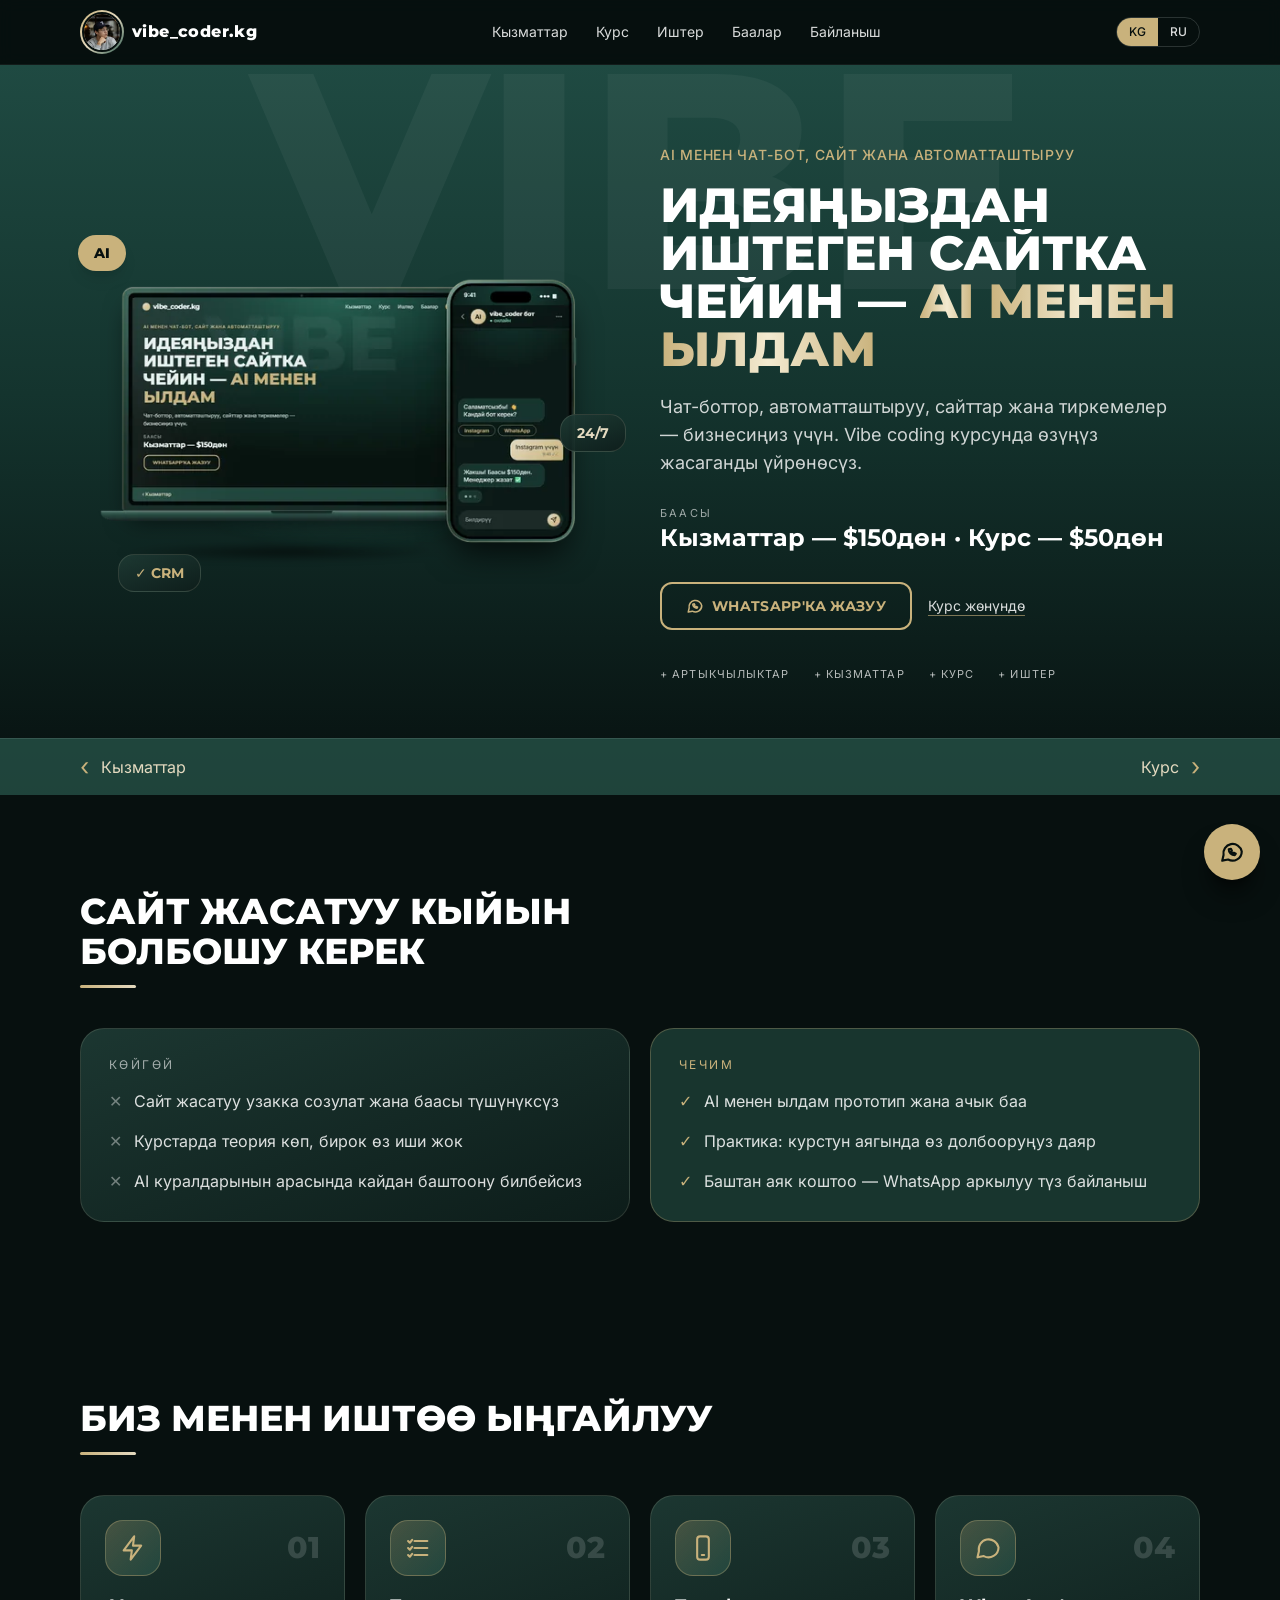
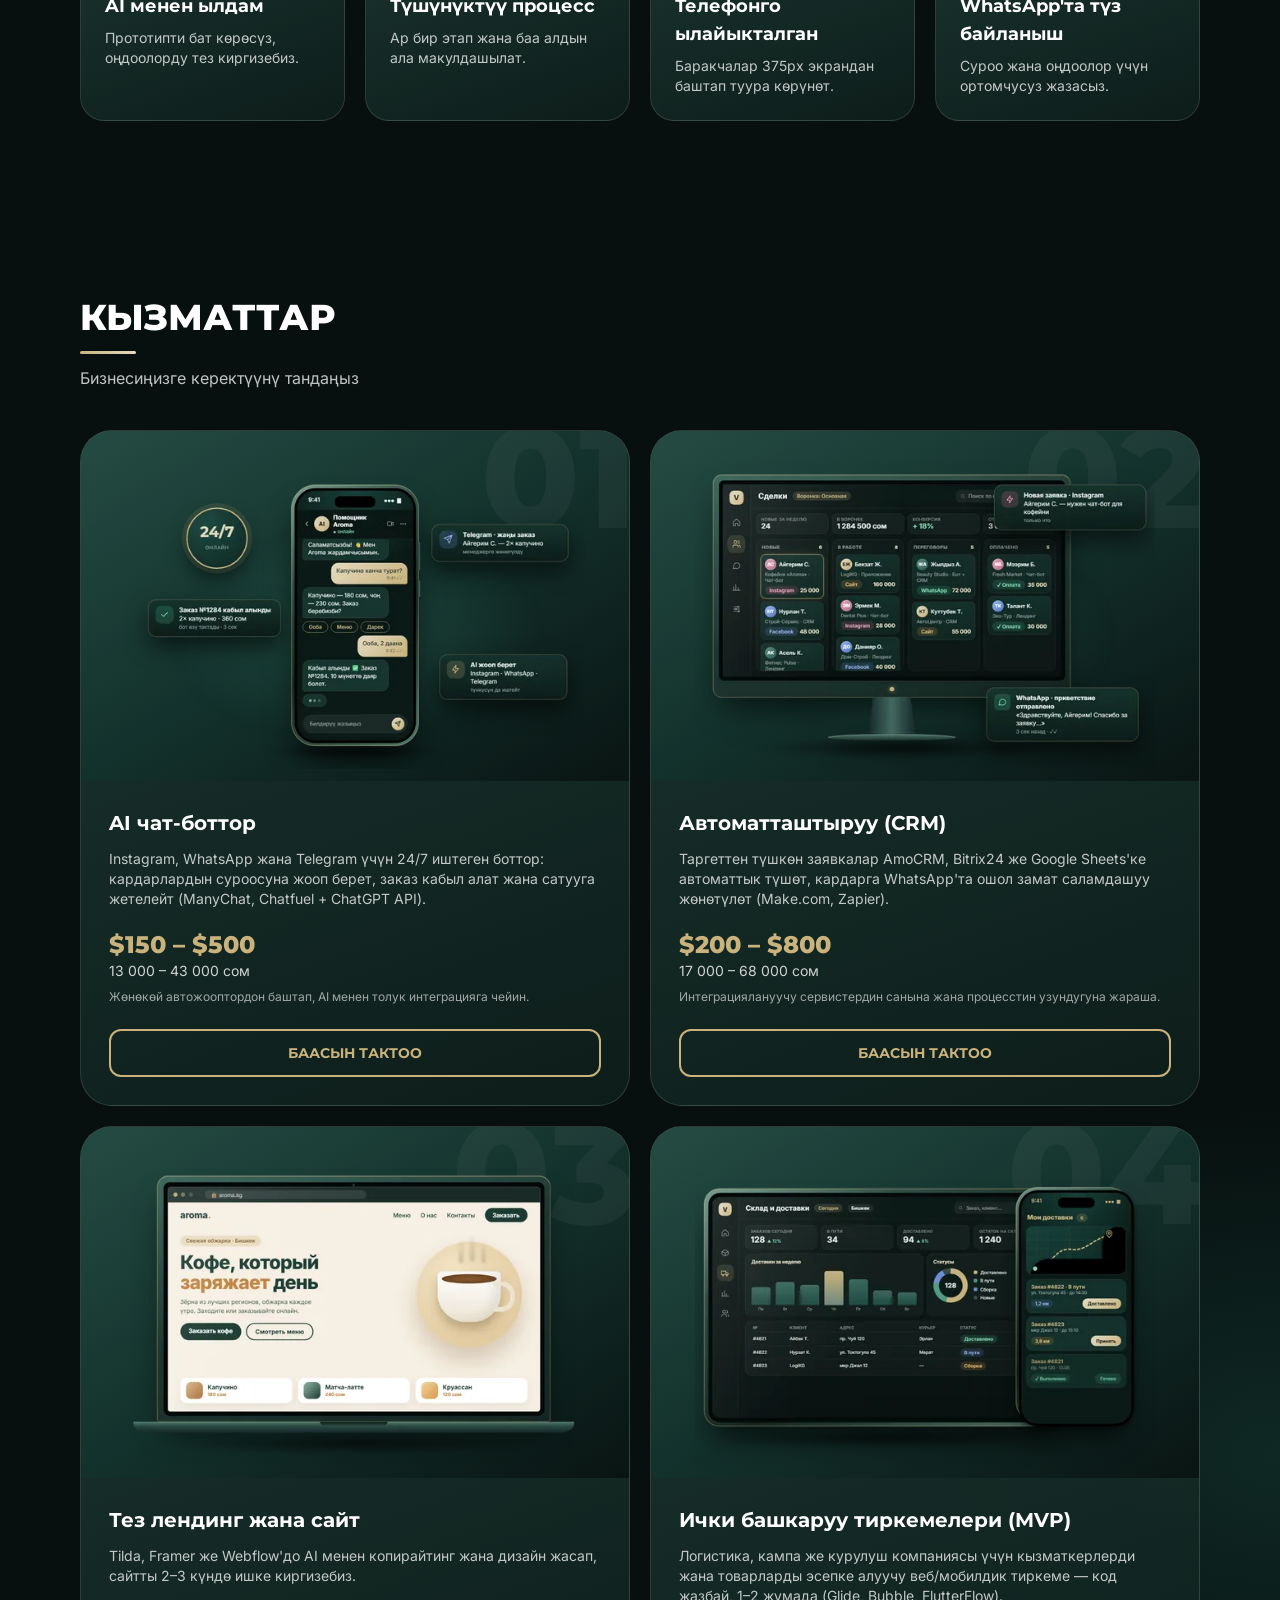
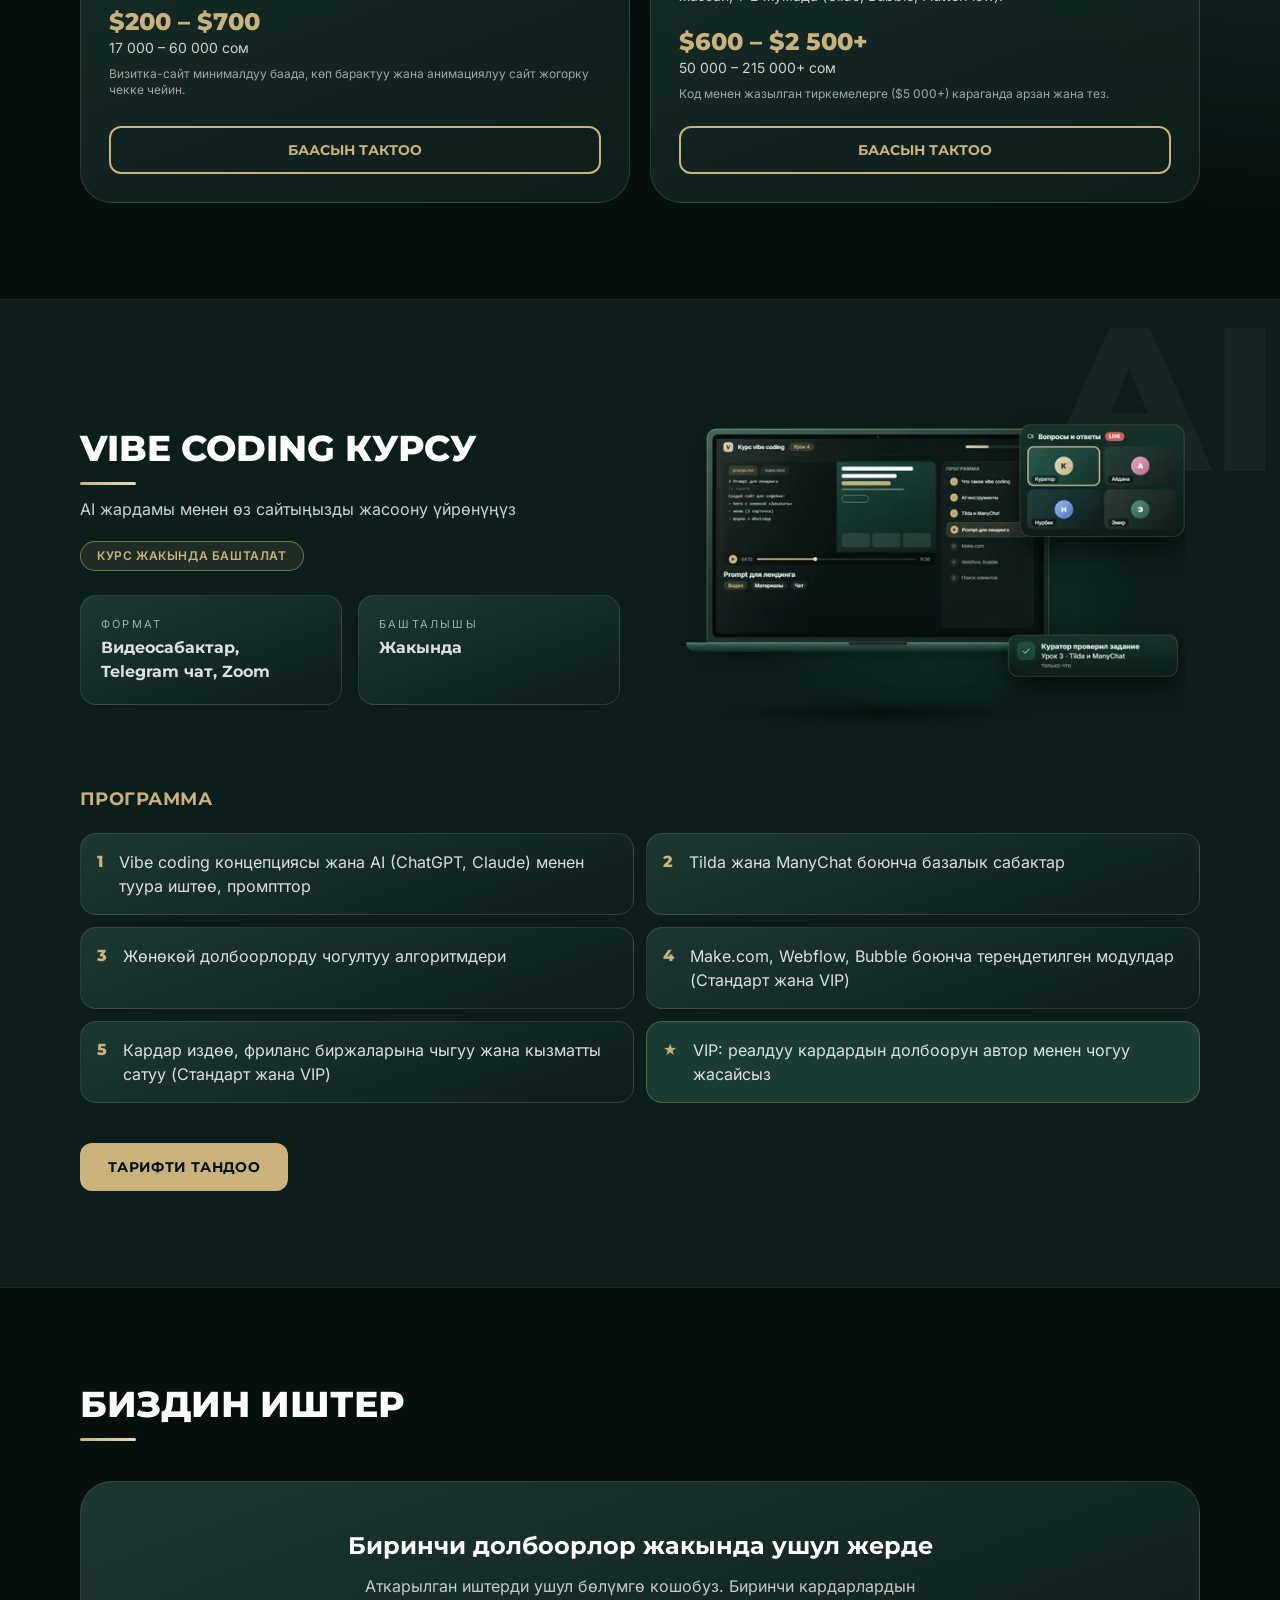
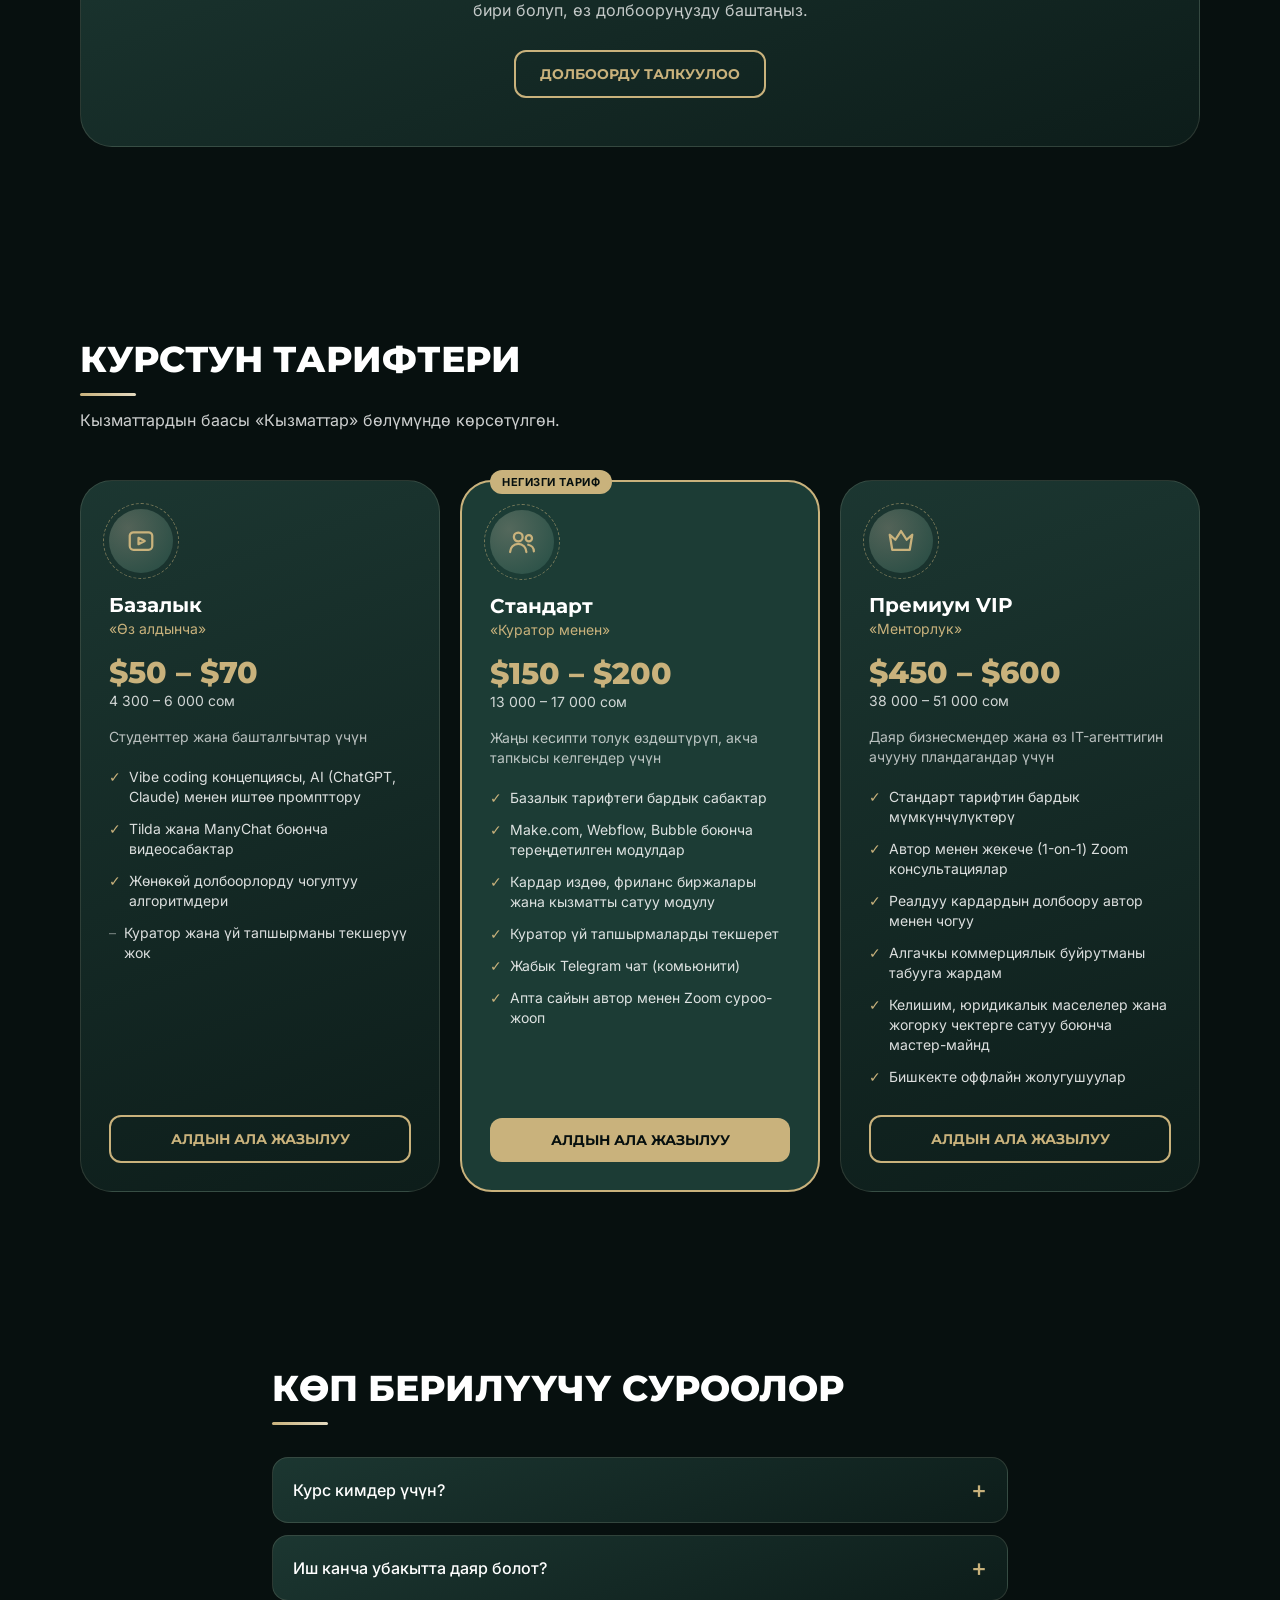
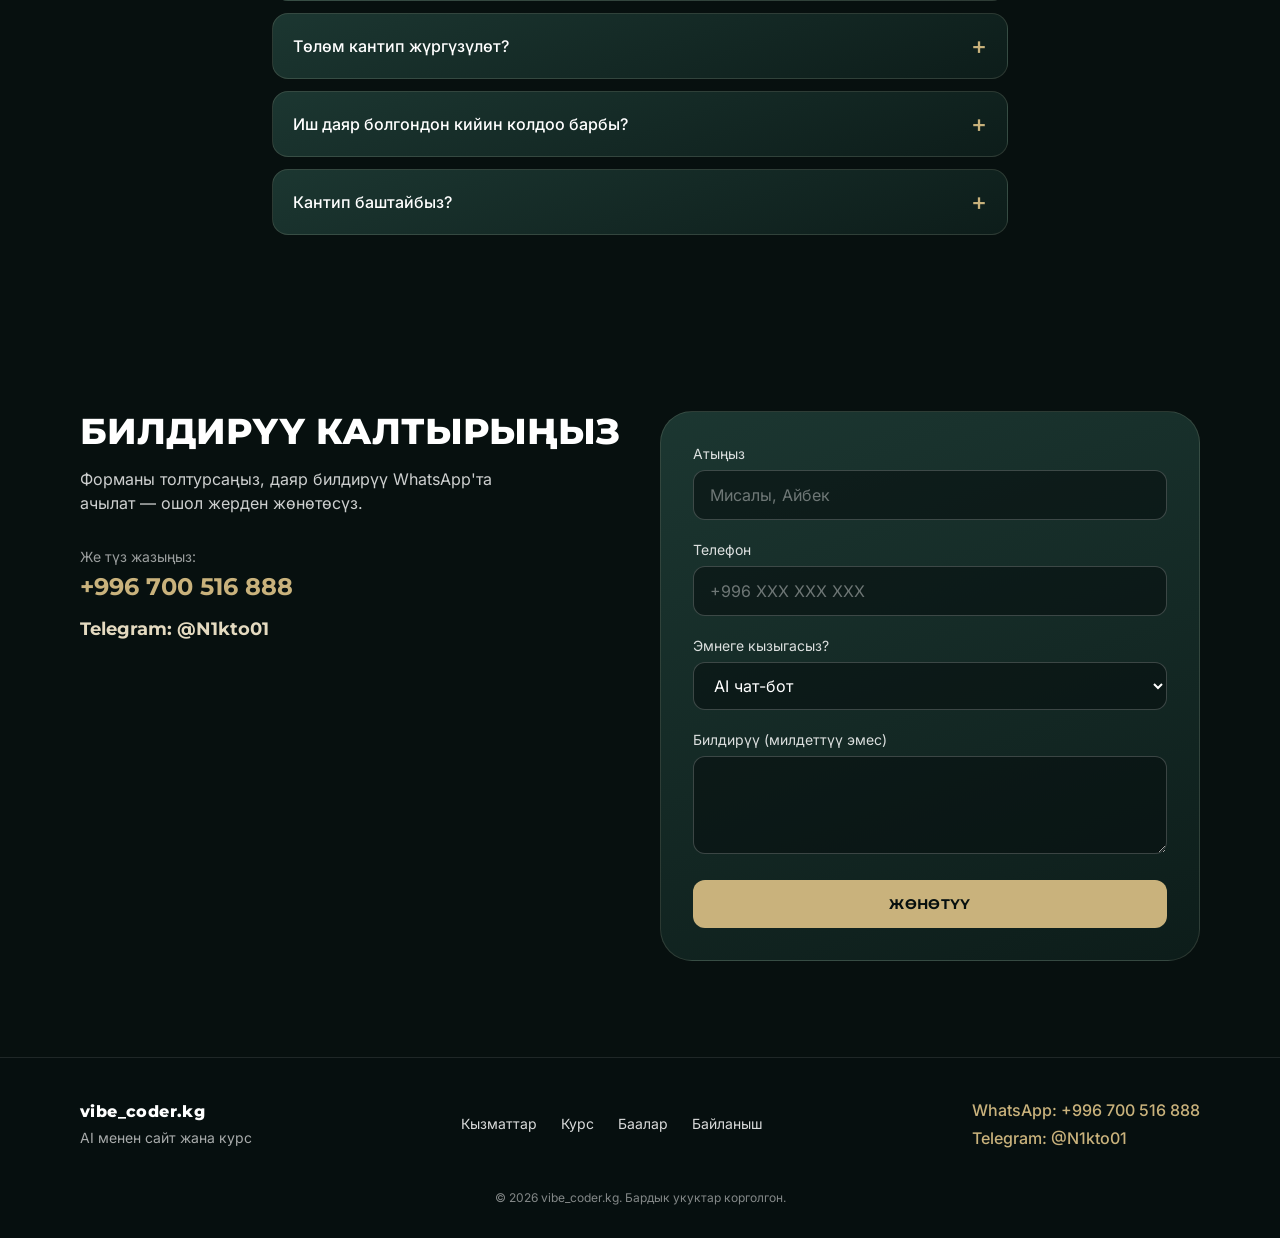
==== commit 21045a15: "Update site" ====
--- a/index.html
+++ b/index.html
@@ -1,578 +1,578 @@
-<!DOCTYPE html>
-<html lang="ky">
-<head>
-  <meta charset="UTF-8">
-  <meta name="viewport" content="width=device-width, initial-scale=1">
-
-  <!-- SEO -->
-  <title>vibe_coder.kg — AI чат-боттор, сайттар жана vibe coding курсу</title>
-  <meta name="description" content="AI чат-боттор, CRM автоматташтыруу, сайттар жана ички тиркемелер — $150дөн. Vibe coding курсу — $50дөн. WhatsApp'ка жазыңыз.">
-  <meta name="theme-color" content="#07100F">
-
-  <!-- Open Graph -->
-  <meta property="og:type" content="website">
-  <meta property="og:title" content="vibe_coder.kg — AI чат-боттор, сайттар жана vibe coding курсу">
-  <meta property="og:description" content="AI чат-боттор, автоматташтыруу жана сайттар. Vibe coding курсу — $50дөн.">
-  <meta property="og:url" content="https://gameloft0408-cloud.github.io/vibe-coder-kg/">
-  <meta property="og:image" content="https://gameloft0408-cloud.github.io/vibe-coder-kg/images/og.jpg">
-  <meta property="og:image:width" content="1200">
-  <meta property="og:image:height" content="630">
-  <meta property="og:image:alt" content="vibe_coder.kg — AI чат-боттор, сайттар жана vibe coding курсу">
-  <meta property="og:site_name" content="vibe_coder.kg">
-  <meta name="twitter:card" content="summary_large_image">
-  <link rel="canonical" href="https://gameloft0408-cloud.github.io/vibe-coder-kg/">
-  <meta property="og:locale" content="ky_KG">
-
-  <link rel="icon" type="image/svg+xml" href="images/logo.svg">
-
-  <!-- Структураланган маалымат (JSON-LD, аткарылбайт — CSP менен конфликт жок) -->
-  <script type="application/ld+json">
-  {"@context":"https://schema.org","@type":"ProfessionalService","name":"vibe_coder.kg","url":"https://gameloft0408-cloud.github.io/vibe-coder-kg/","image":"https://gameloft0408-cloud.github.io/vibe-coder-kg/images/og.jpg","telephone":"+996700516888","areaServed":"KG","description":"AI чат-боттор, CRM автоматташтыруу, сайттар жана ички тиркемелер. Vibe coding курсу.","sameAs":["https://t.me/N1kto01"]}
-  </script>
-
-  <!-- Коопсуздук: контент саясаты (CSP). Скрипттер жана шрифттер — өз серверибизден гана. Толук баштар: _headers / vercel.json -->
-  <meta http-equiv="Content-Security-Policy" content="default-src 'none'; script-src 'self'; style-src 'self' 'unsafe-inline'; img-src 'self'; font-src 'self'; connect-src 'self'; manifest-src 'self'; base-uri 'self'; form-action 'self'; object-src 'none'; upgrade-insecure-requests">
-  <meta name="referrer" content="strict-origin-when-cross-origin">
-
-  <!-- Шрифттер: Montserrat (аталыштар) + Inter (текст). Өзүбүздүн серверден, кириллица жана ң ү ө тамгалары менен -->
-
-  <!-- Tailwind CSS: алдын ала build кылынган (css/styles.css). Конфиг: tailwind.config.js -->
-  <link rel="stylesheet" href="css/styles.css">
-
-  <style>
-    html { scroll-behavior: smooth; scroll-padding-top: 5rem; }
-    body {
-      background:
-        radial-gradient(1100px 620px at 50% -8%, #2a5a4f 0%, rgba(42,90,79,0) 65%),
-        radial-gradient(700px 500px at 100% 40%, rgba(18,51,45,.7) 0%, rgba(18,51,45,0) 70%),
-        #07100F;
-      background-repeat: no-repeat;
-    }
-    /* Шише эффектиндеги карточка */
-    .glass {
-      background: linear-gradient(160deg, rgba(30,58,52,.92), rgba(14,30,27,.92));
-      border: 1px solid rgba(228,218,192,.14);
-    }
-    /* Толтурула турган орундар ([ОРУН АЛМАШТЫР]) — табуу оңой болушу үчүн */
-    .ph { outline: 1px dashed rgba(201,178,124,.7); outline-offset: 2px; border-radius: 4px; color: #E4DAC0; padding: 0 4px; }
-    /* Ири кооздоочу фон тексти */
-    .ghost { color: rgba(255,255,255,.045); font-family: Montserrat, sans-serif; font-weight: 800; line-height: .8; user-select: none; pointer-events: none; }
-    /* Көрүнүү анимациясы */
-    .reveal { opacity: 0; transform: translateY(18px); transition: opacity .7s ease, transform .7s ease; }
-    .reveal.in { opacity: 1; transform: none; }
-    @media (prefers-reduced-motion: reduce) {
-      html { scroll-behavior: auto; }
-      .reveal { opacity: 1; transform: none; transition: none; }
-    }
-    .no-scrollbar::-webkit-scrollbar { display: none; }
-    .no-scrollbar { scrollbar-width: none; }
-    details > summary { list-style: none; }
-    details > summary::-webkit-details-marker { display: none; }
-    details[open] .faq-plus { transform: rotate(45deg); }
-    :focus-visible { outline: 2px solid #C9B27C; outline-offset: 3px; }
-
-    /* ===== Анимациялар ===== */
-    @keyframes rise { to { transform: translateY(0); } }
-    @keyframes fadeUp { from { opacity: 0; transform: translateY(16px); } to { opacity: 1; transform: none; } }
-    @keyframes chIn { to { opacity: 1; } }
-    @keyframes shimmer { to { background-position: -200% 0; } }
-    @keyframes floaty { 0%,100% { transform: translateY(0); } 50% { transform: translateY(-10px); } }
-    @keyframes floaty2 { 0%,100% { transform: translateY(0); } 50% { transform: translateY(8px); } }
-    @keyframes ghostDrift { 0%,100% { transform: translateX(0); } 50% { transform: translateX(14px); } }
-
-    /* Аталыш: сөз-сөз өйдө чыгат (JS ар бир сөздү .w ичине салат) */
-    .w { display: inline-block; overflow: hidden; vertical-align: bottom; padding-bottom: .1em; margin-bottom: -.1em; }
-    .w > span { display: inline-block; transform: translateY(115%); animation: rise .75s cubic-bezier(.2,.7,.2,1) forwards; }
-    /* Алтын сөздөр жылтырайт */
-    .gw > span {
-      background: linear-gradient(90deg, #C9B27C 0%, #F3EAD0 25%, #C9B27C 50%, #F3EAD0 75%, #C9B27C 100%);
-      background-size: 200% 100%;
-      -webkit-background-clip: text; background-clip: text; color: transparent;
-      animation: rise .75s cubic-bezier(.2,.7,.2,1) forwards, shimmer 4.5s linear 1.2s infinite;
-    }
-    /* Кичи сап: тамга-тамга пайда болот */
-    .ch { opacity: 0; animation: chIn .01s forwards; }
-    /* Hero ичиндеги калган текст кезеги менен чыгат */
-    .fx { opacity: 0; animation: fadeUp .8s ease forwards; animation-delay: var(--d, 0s); }
-    /* Бөлүм аталышынын астындагы сызык */
-    main h2.reveal::after { content: ''; display: block; height: 3px; width: 0; margin-top: 14px; border-radius: 2px; background: linear-gradient(90deg, #C9B27C, #E4DAC0); transition: width .9s ease .35s; }
-    main h2.reveal.in::after { width: 56px; }
-    /* Сүрөттөр */
-    .float-a { animation: floaty 6s ease-in-out infinite; }
-    .float-b { animation: floaty2 5.5s ease-in-out infinite; }
-    .svc-img { transition: transform .5s ease; }
-    .svc-card:hover .svc-img { transform: scale(1.05) translateY(-4px); }
-    .ghost-drift { animation: ghostDrift 14s ease-in-out infinite; }
-
-    /* Икон тақталары (Артыкчылыктар) жана медальондор (Тарифтер) */
-    .icon-tile { width: 56px; height: 56px; border-radius: 18px; display: grid; place-items: center; color: #C9B27C;
-      background: linear-gradient(135deg, rgba(201,178,124,.25), rgba(42,90,79,.55)); border: 1px solid rgba(201,178,124,.35);
-      transition: transform .4s ease; }
-    .adv-card:hover .icon-tile { transform: translateY(-4px) rotate(-6deg); }
-    .medal { position: relative; width: 64px; height: 64px; border-radius: 50%; display: grid; place-items: center; color: #C9B27C; margin-bottom: 18px;
-      background: radial-gradient(circle at 30% 30%, rgba(228,218,192,.28), rgba(42,90,79,.6)); }
-    .medal::before { content: ''; position: absolute; inset: -6px; border-radius: 50%; border: 1.5px dashed rgba(201,178,124,.55); animation: spin 20s linear infinite; }
-    @keyframes spin { to { transform: rotate(360deg); } }
-    @media (prefers-reduced-motion: reduce) { .medal::before { animation: none; } .icon-tile { transition: none; } }
-    @media (prefers-reduced-motion: reduce) {
-      .w > span, .gw > span, .fx { transform: none; animation: none; opacity: 1; }
-      .gw > span { color: #C9B27C; background: none; }
-      .ch { opacity: 1; animation: none; }
-      .float-a, .float-b, .ghost-drift { animation: none; }
-      main h2.reveal::after { transition: none; }
-    }
-  </style>
-</head>
-
-<body class="font-body text-white/85 antialiased">
-
-  <a href="#main" class="sr-only focus:not-sr-only focus:fixed focus:top-2 focus:left-2 focus:z-50 bg-gold text-ink px-4 py-2 rounded">Мазмунга өтүү</a>
-
-  <!-- ============ HEADER ============ -->
-  <header class="sticky top-0 z-40 bg-ink/70 backdrop-blur border-b border-white/5">
-    <div class="max-w-6xl mx-auto px-4 h-16 flex items-center justify-between gap-4">
-      <a href="#top" class="flex items-center gap-2" aria-label="vibe_coder.kg">
-        <!-- Профиль сыяктуу тегерек сүрөт (Instagram стили), алтын шакек менен -->
-        <span class="rounded-full p-[2px] bg-gradient-to-br from-gold via-sand to-moss shrink-0">
-          <img src="images/avatar.webp" alt="vibe_coder.kg автору" width="40" height="40"
-               class="block w-10 h-10 rounded-full object-cover border-2 border-ink">
-        </span>
-        <span class="font-display font-extrabold tracking-wide text-white">vibe_coder.kg</span>
-      </a>
-
-      <nav class="hidden md:flex items-center gap-7 text-sm" aria-label="Негизги меню">
-        <a class="hover:text-gold transition" href="#services" data-i18n="nav.services">Кызматтар</a>
-        <a class="hover:text-gold transition" href="#course" data-i18n="nav.course">Курс</a>
-        <a class="hover:text-gold transition" href="#works" data-i18n="nav.works">Иштер</a>
-        <a class="hover:text-gold transition" href="#pricing" data-i18n="nav.pricing">Баалар</a>
-        <a class="hover:text-gold transition" href="#contact" data-i18n="nav.contact">Байланыш</a>
-      </nav>
-
-      <div class="flex items-center gap-3">
-        <!-- Тил которгуч -->
-        <div class="flex text-xs font-medium border border-white/15 rounded-full overflow-hidden" role="group" aria-label="Тил / Язык">
-          <button type="button" data-lang="kg" class="lang-btn px-3 py-1.5">KG</button>
-          <button type="button" data-lang="ru" class="lang-btn px-3 py-1.5">RU</button>
-        </div>
-        <button id="menuBtn" type="button" class="md:hidden w-10 h-10 grid place-items-center rounded-lg border border-white/15" aria-label="Менюну ачуу" aria-expanded="false" aria-controls="mobileNav">
-          <svg width="20" height="20" viewBox="0 0 24 24" fill="none" stroke="currentColor" stroke-width="2" stroke-linecap="round"><path d="M4 7h16M4 12h16M4 17h16"/></svg>
-        </button>
-      </div>
-    </div>
-    <nav id="mobileNav" class="hidden md:hidden border-t border-white/5 bg-ink/95 px-4 py-3 flex-col gap-1 text-base" aria-label="Мобилдик меню">
-      <a class="block py-3" href="#services" data-i18n="nav.services">Кызматтар</a>
-      <a class="block py-3" href="#course" data-i18n="nav.course">Курс</a>
-      <a class="block py-3" href="#works" data-i18n="nav.works">Иштер</a>
-      <a class="block py-3" href="#pricing" data-i18n="nav.pricing">Баалар</a>
-      <a class="block py-3" href="#contact" data-i18n="nav.contact">Байланыш</a>
-    </nav>
-  </header>
-
-  <main id="main">
-
-    <!-- ============ 1. HERO ============ -->
-    <section id="top" class="relative overflow-hidden" style="background: linear-gradient(180deg, #1f4a42 0%, #14342e 45%, rgba(7,16,15,0) 100%);">
-      <div class="ghost ghost-drift absolute -top-2 left-1/2 -translate-x-1/2 text-[34vw] md:text-[24vw] whitespace-nowrap" aria-hidden="true">VIBE</div>
-
-      <div class="relative max-w-6xl mx-auto px-4 pt-12 pb-10 md:pt-20 md:pb-14 grid md:grid-cols-2 gap-10 items-center">
-
-        <!-- Сол жак: ноутбуктагы сайт + калкып жүрүүчү белгилер (кооздоочу визуал) -->
-        <div class="order-2 md:order-1" aria-hidden="true"> <!-- LCP: reveal колдонулбайт, JS күтпөй дароо көрүнөт -->
-          <div class="relative max-w-lg mx-auto">
-            <img src="images/hero.webp" srcset="images/hero-sm.webp 560w, images/hero.webp 960w" sizes="(min-width: 768px) 512px, 92vw" alt="" width="960" height="640" class="float-a w-full h-auto" fetchpriority="high">
-            <span class="float-b absolute -top-2 left-2 sm:-left-4 rounded-full bg-gold text-ink font-display font-extrabold text-sm px-4 py-2 shadow-lg">AI</span>
-            <span class="float-a absolute top-1/2 -right-1 sm:-right-5 glass rounded-2xl px-4 py-2 font-display font-bold text-sm text-sand">24/7</span>
-            <span class="float-b absolute -bottom-2 left-6 glass rounded-2xl px-4 py-2 font-display font-bold text-sm text-gold">✓ CRM</span>
-          </div>
-        </div>
-
-        <!-- Оң жак: аталыш, оффер, CTA -->
-        <div class="order-1 md:order-2">
-          <p id="heroEyebrow" class="text-gold text-sm font-medium tracking-wider uppercase mb-4" data-i18n="hero.eyebrow">AI менен чат-бот, сайт жана автоматташтыруу</p>
-          <h1 id="heroTitle" class="font-display font-extrabold uppercase text-3xl sm:text-4xl lg:text-5xl leading-tight text-white" data-i18n="hero.title">Идеяңыздан иштеген сайтка чейин — <span class="text-gold">AI менен ылдам</span></h1>
-          <p class="fx mt-5 text-base md:text-lg text-white/80 max-w-lg" style="--d:1.1s" data-i18n="hero.sub">Чат-боттор, автоматташтыруу, сайттар жана тиркемелер — бизнесиңиз үчүн. Vibe coding курсунда өзүңүз жасаганды үйрөнөсүз.</p>
-
-          <div class="fx mt-7" style="--d:1.3s">
-            <p class="text-[11px] tracking-[.2em] uppercase text-white/60" data-i18n="hero.priceLabel">Баасы</p>
-            <p class="font-display font-bold text-xl sm:text-2xl text-white" data-i18n="hero.price">Кызматтар — $150дөн · Курс — $50дөн</p>
-          </div>
-
-          <div class="fx mt-7 flex flex-wrap items-center gap-4" style="--d:1.5s">
-            <a href="https://wa.me/996700516888" data-wa="hero" target="_blank" rel="noopener noreferrer"
-               class="inline-flex items-center gap-2 rounded-xl border-2 border-gold text-gold hover:bg-gold hover:text-ink transition px-6 py-3 font-display font-bold uppercase text-sm tracking-wide">
-              <svg width="18" height="18" viewBox="0 0 24 24" fill="none" stroke="currentColor" stroke-width="2" stroke-linecap="round" stroke-linejoin="round" aria-hidden="true"><path d="M21 11.5a8.5 8.5 0 0 1-12.6 7.4L3 20l1.2-5.2A8.5 8.5 0 1 1 21 11.5z"/><path d="M9 9.5c0 3 2.500 5.500 5.500 5.500l1-1.500-1.800-.9-.8.800a4 4 0 0 1-1.800-1.800l.8-.8-.9-1.800z"/></svg>
-              <span data-i18n="hero.cta">WhatsApp'ка жазуу</span>
-            </a>
-            <a href="#course" class="text-sm underline underline-offset-4 decoration-gold/60 hover:text-gold transition" data-i18n="hero.link">Курс жөнүндө</a>
-          </div>
-
-          <ul class="fx mt-9 flex flex-wrap gap-x-6 gap-y-2 text-[11px] tracking-widest uppercase text-white/70" style="--d:1.7s">
-            <li><a class="hover:text-gold" href="#advantages">+ <span data-i18n="tab.adv">Артыкчылыктар</span></a></li>
-            <li><a class="hover:text-gold" href="#services">+ <span data-i18n="nav.services">Кызматтар</span></a></li>
-            <li><a class="hover:text-gold" href="#course">+ <span data-i18n="nav.course">Курс</span></a></li>
-            <li><a class="hover:text-gold" href="#works">+ <span data-i18n="nav.works">Иштер</span></a></li>
-          </ul>
-        </div>
-      </div>
-
-      <!-- Hero төмөнкү тилкеси -->
-      <div class="relative bg-moss/70 border-t border-white/10">
-        <div class="max-w-6xl mx-auto px-4 h-14 flex items-center justify-between text-sand">
-          <a href="#services" class="flex items-center gap-3 hover:text-gold"><span class="text-gold text-2xl leading-none" aria-hidden="true">‹</span><span data-i18n="nav.services">Кызматтар</span></a>
-          <a href="#course" class="flex items-center gap-3 hover:text-gold"><span data-i18n="nav.course">Курс</span><span class="text-gold text-2xl leading-none" aria-hidden="true">›</span></a>
-        </div>
-      </div>
-    </section>
-
-    <!-- ============ 2. КӨЙГӨЙ ЖАНА ЧЕЧИМ ============ -->
-    <section id="problem" class="max-w-6xl mx-auto px-4 py-16 md:py-24">
-      <h2 class="font-display font-extrabold uppercase text-2xl md:text-4xl text-white max-w-2xl reveal" data-i18n="prob.title">Сайт жасатуу кыйын болбошу керек</h2>
-      <div class="mt-10 grid md:grid-cols-2 gap-5">
-        <div class="glass rounded-3xl p-7 reveal">
-          <p class="text-xs tracking-[.2em] uppercase text-white/60 mb-4" data-i18n="prob.tag1">Көйгөй</p>
-          <ul class="space-y-4">
-            <li class="flex gap-3"><span class="text-white/40" aria-hidden="true">✕</span><span data-i18n="prob.1">Сайт жасатуу узакка созулат жана баасы түшүнүксүз</span></li>
-            <li class="flex gap-3"><span class="text-white/40" aria-hidden="true">✕</span><span data-i18n="prob.2">Курстарда теория көп, бирок өз иши жок</span></li>
-            <li class="flex gap-3"><span class="text-white/40" aria-hidden="true">✕</span><span data-i18n="prob.3">AI куралдарынын арасында кайдан баштоону билбейсиз</span></li>
-          </ul>
-        </div>
-        <div class="rounded-3xl p-7 bg-moss/50 border border-gold/30 reveal">
-          <p class="text-xs tracking-[.2em] uppercase text-gold mb-4" data-i18n="prob.tag2">Чечим</p>
-          <ul class="space-y-4">
-            <li class="flex gap-3"><span class="text-gold" aria-hidden="true">✓</span><span data-i18n="sol.1">AI менен ылдам прототип жана ачык баа</span></li>
-            <li class="flex gap-3"><span class="text-gold" aria-hidden="true">✓</span><span data-i18n="sol.2">Практика: курстун аягында өз долбооруңуз даяр</span></li>
-            <li class="flex gap-3"><span class="text-gold" aria-hidden="true">✓</span><span data-i18n="sol.3">Баштан аяк коштоо — WhatsApp аркылуу түз байланыш</span></li>
-          </ul>
-        </div>
-      </div>
-    </section>
-
-    <!-- ============ 3. АРТЫКЧЫЛЫКТАР ============ -->
-    <section id="advantages" class="max-w-6xl mx-auto px-4 py-16 md:py-20">
-      <h2 class="font-display font-extrabold uppercase text-2xl md:text-4xl text-white reveal" data-i18n="adv.title">Биз менен иштөө ыңгайлуу</h2>
-      <div class="mt-10 grid sm:grid-cols-2 lg:grid-cols-4 gap-5">
-        <article class="adv-card glass rounded-3xl p-6 reveal">
-          <div class="flex items-center justify-between"><span class="icon-tile"><svg width="28" height="28" viewBox="0 0 24 24" fill="none" stroke="currentColor" stroke-width="1.8" stroke-linecap="round" stroke-linejoin="round" aria-hidden="true"><path d="M13 2 4 14h7l-1 8 9-12h-7z"/></svg></span><span class="font-display text-3xl font-extrabold text-white/15" aria-hidden="true">01</span></div>
-          <h3 class="mt-4 font-display font-bold text-lg text-white" data-i18n="adv.1.t">AI менен ылдам</h3>
-          <p class="mt-2 text-sm text-white/75" data-i18n="adv.1.d">Прототипти бат көрөсүз, оңдоолорду тез киргизебиз.</p>
-        </article>
-        <article class="adv-card glass rounded-3xl p-6 reveal">
-          <div class="flex items-center justify-between"><span class="icon-tile"><svg width="28" height="28" viewBox="0 0 24 24" fill="none" stroke="currentColor" stroke-width="1.8" stroke-linecap="round" stroke-linejoin="round" aria-hidden="true"><path d="M9 6h11M9 12h11M9 18h11"/><path d="m3.5 6 1.5 1.5L7 5M3.5 12l1.5 1.5L7 11M3.5 18l1.5 1.5L7 17"/></svg></span><span class="font-display text-3xl font-extrabold text-white/15" aria-hidden="true">02</span></div>
-          <h3 class="mt-4 font-display font-bold text-lg text-white" data-i18n="adv.2.t">Түшүнүктүү процесс</h3>
-          <p class="mt-2 text-sm text-white/75" data-i18n="adv.2.d">Ар бир этап жана баа алдын ала макулдашылат.</p>
-        </article>
-        <article class="adv-card glass rounded-3xl p-6 reveal">
-          <div class="flex items-center justify-between"><span class="icon-tile"><svg width="28" height="28" viewBox="0 0 24 24" fill="none" stroke="currentColor" stroke-width="1.8" stroke-linecap="round" stroke-linejoin="round" aria-hidden="true"><rect x="7" y="2" width="10" height="20" rx="2.5"/><path d="M11 18h2"/></svg></span><span class="font-display text-3xl font-extrabold text-white/15" aria-hidden="true">03</span></div>
-          <h3 class="mt-4 font-display font-bold text-lg text-white" data-i18n="adv.3.t">Телефонго ылайыкталган</h3>
-          <p class="mt-2 text-sm text-white/75" data-i18n="adv.3.d">Баракчалар 375px экрандан баштап туура көрүнөт.</p>
-        </article>
-        <article class="adv-card glass rounded-3xl p-6 reveal">
-          <div class="flex items-center justify-between"><span class="icon-tile"><svg width="28" height="28" viewBox="0 0 24 24" fill="none" stroke="currentColor" stroke-width="1.8" stroke-linecap="round" stroke-linejoin="round" aria-hidden="true"><path d="M21 11.5a8.5 8.5 0 0 1-12.6 7.4L3 20l1.2-5.2A8.5 8.5 0 1 1 21 11.5z"/></svg></span><span class="font-display text-3xl font-extrabold text-white/15" aria-hidden="true">04</span></div>
-          <h3 class="mt-4 font-display font-bold text-lg text-white" data-i18n="adv.4.t">WhatsApp'та түз байланыш</h3>
-          <p class="mt-2 text-sm text-white/75" data-i18n="adv.4.d">Суроо жана оңдоолор үчүн ортомчусуз жазасыз.</p>
-        </article>
-      </div>
-    </section>
-
-    <!-- ============ 4. КЫЗМАТТАР ============ -->
-    <section id="services" class="max-w-6xl mx-auto px-4 py-16 md:py-24">
-      <h2 class="font-display font-extrabold uppercase text-2xl md:text-4xl text-white reveal" data-i18n="nav.services">Кызматтар</h2>
-      <p class="mt-3 text-white/75 reveal" data-i18n="srv.sub">Бизнесиңизге керектүүнү тандаңыз</p>
-      <div class="mt-10 grid md:grid-cols-2 gap-5">
-        <article class="svc-card glass rounded-[2rem] overflow-hidden flex flex-col reveal">
-          <div class="relative overflow-hidden bg-gradient-to-br from-moss/60 via-forest/70 to-ink/80 px-6 pt-8 pb-3">
-            <span class="ghost absolute -right-2 -top-3 text-[8rem] sm:text-[9rem] select-none" aria-hidden="true">01</span>
-            <img src="images/bot.webp" srcset="images/bot-sm.webp 560w, images/bot.webp 960w" sizes="(min-width: 768px) 460px, 90vw" alt="" width="960" height="640" loading="lazy" decoding="async" class="svc-img float-a relative w-full max-w-[460px] h-auto mx-auto">
-          </div>
-          <div class="p-7 flex flex-col flex-1">
-            <h3 class="font-display font-bold text-xl text-white" data-i18n="srv.1.t">AI чат-боттор</h3>
-            <p class="mt-3 text-sm text-white/75" data-i18n="srv.1.d">Instagram, WhatsApp жана Telegram үчүн 24/7 иштеген боттор: кардарлардын суроосуна жооп берет, заказ кабыл алат жана сатууга жетелейт (ManyChat, Chatfuel + ChatGPT API).</p>
-            <div class="mt-5 flex-1">
-              <p class="font-display font-extrabold text-2xl text-gold">$150 – $500</p>
-              <p class="text-sm text-white/80">13 000 – 43 000 сом</p>
-              <p class="mt-2 text-xs text-white/60" data-i18n="srv.1.n">Жөнөкөй автожооптордон баштап, AI менен толук интеграцияга чейин.</p>
-            </div>
-            <a href="https://wa.me/996700516888" data-wa="srv1" target="_blank" rel="noopener noreferrer" class="mt-6 text-center rounded-xl border-2 border-gold text-gold hover:bg-gold hover:text-ink transition px-5 py-3 font-display font-bold uppercase text-sm" data-i18n="srv.cta">Баасын тактоо</a>
-          </div>
-        </article>
-        <article class="svc-card glass rounded-[2rem] overflow-hidden flex flex-col reveal">
-          <div class="relative overflow-hidden bg-gradient-to-br from-moss/60 via-forest/70 to-ink/80 px-6 pt-8 pb-3">
-            <span class="ghost absolute -right-2 -top-3 text-[8rem] sm:text-[9rem] select-none" aria-hidden="true">02</span>
-            <img src="images/crm.webp" srcset="images/crm-sm.webp 560w, images/crm.webp 960w" sizes="(min-width: 768px) 460px, 90vw" alt="" width="960" height="640" loading="lazy" decoding="async" class="svc-img float-a relative w-full max-w-[460px] h-auto mx-auto">
-          </div>
-          <div class="p-7 flex flex-col flex-1">
-            <h3 class="font-display font-bold text-xl text-white" data-i18n="srv.2.t">Автоматташтыруу (CRM)</h3>
-            <p class="mt-3 text-sm text-white/75" data-i18n="srv.2.d">Таргеттен түшкөн заявкалар AmoCRM, Bitrix24 же Google Sheets'ке автоматтык түшөт, кардарга WhatsApp'та ошол замат саламдашуу жөнөтүлөт (Make.com, Zapier).</p>
-            <div class="mt-5 flex-1">
-              <p class="font-display font-extrabold text-2xl text-gold">$200 – $800</p>
-              <p class="text-sm text-white/80">17 000 – 68 000 сом</p>
-              <p class="mt-2 text-xs text-white/60" data-i18n="srv.2.n">Интеграциялануучу сервистердин санына жана процесстин узундугуна жараша.</p>
-            </div>
-            <a href="https://wa.me/996700516888" data-wa="srv2" target="_blank" rel="noopener noreferrer" class="mt-6 text-center rounded-xl border-2 border-gold text-gold hover:bg-gold hover:text-ink transition px-5 py-3 font-display font-bold uppercase text-sm" data-i18n="srv.cta">Баасын тактоо</a>
-          </div>
-        </article>
-        <article class="svc-card glass rounded-[2rem] overflow-hidden flex flex-col reveal">
-          <div class="relative overflow-hidden bg-gradient-to-br from-moss/60 via-forest/70 to-ink/80 px-6 pt-8 pb-3">
-            <span class="ghost absolute -right-2 -top-3 text-[8rem] sm:text-[9rem] select-none" aria-hidden="true">03</span>
-            <img src="images/site.webp" srcset="images/site-sm.webp 560w, images/site.webp 960w" sizes="(min-width: 768px) 460px, 90vw" alt="" width="960" height="640" loading="lazy" decoding="async" class="svc-img float-a relative w-full max-w-[460px] h-auto mx-auto">
-          </div>
-          <div class="p-7 flex flex-col flex-1">
-            <h3 class="font-display font-bold text-xl text-white" data-i18n="srv.3.t">Тез лендинг жана сайт</h3>
-            <p class="mt-3 text-sm text-white/75" data-i18n="srv.3.d">Tilda, Framer же Webflow'до AI менен копирайтинг жана дизайн жасап, сайтты 2–3 күндө ишке киргизебиз.</p>
-            <div class="mt-5 flex-1">
-              <p class="font-display font-extrabold text-2xl text-gold">$200 – $700</p>
-              <p class="text-sm text-white/80">17 000 – 60 000 сом</p>
-              <p class="mt-2 text-xs text-white/60" data-i18n="srv.3.n">Визитка-сайт минималдуу баада, көп барактуу жана анимациялуу сайт жогорку чекке чейин.</p>
-            </div>
-            <a href="https://wa.me/996700516888" data-wa="srv3" target="_blank" rel="noopener noreferrer" class="mt-6 text-center rounded-xl border-2 border-gold text-gold hover:bg-gold hover:text-ink transition px-5 py-3 font-display font-bold uppercase text-sm" data-i18n="srv.cta">Баасын тактоо</a>
-          </div>
-        </article>
-        <article class="svc-card glass rounded-[2rem] overflow-hidden flex flex-col reveal">
-          <div class="relative overflow-hidden bg-gradient-to-br from-moss/60 via-forest/70 to-ink/80 px-6 pt-8 pb-3">
-            <span class="ghost absolute -right-2 -top-3 text-[8rem] sm:text-[9rem] select-none" aria-hidden="true">04</span>
-            <img src="images/app.webp" srcset="images/app-sm.webp 560w, images/app.webp 960w" sizes="(min-width: 768px) 460px, 90vw" alt="" width="960" height="640" loading="lazy" decoding="async" class="svc-img float-a relative w-full max-w-[460px] h-auto mx-auto">
-          </div>
-          <div class="p-7 flex flex-col flex-1">
-            <h3 class="font-display font-bold text-xl text-white" data-i18n="srv.4.t">Ички башкаруу тиркемелери (MVP)</h3>
-            <p class="mt-3 text-sm text-white/75" data-i18n="srv.4.d">Логистика, кампа же курулуш компаниясы үчүн кызматкерлерди жана товарларды эсепке алуучу веб/мобилдик тиркеме — код жазбай, 1–2 жумада (Glide, Bubble, FlutterFlow).</p>
-            <div class="mt-5 flex-1">
-              <p class="font-display font-extrabold text-2xl text-gold">$600 – $2 500+</p>
-              <p class="text-sm text-white/80">50 000 – 215 000+ сом</p>
-              <p class="mt-2 text-xs text-white/60" data-i18n="srv.4.n">Код менен жазылган тиркемелерге ($5 000+) караганда арзан жана тез.</p>
-            </div>
-            <a href="https://wa.me/996700516888" data-wa="srv4" target="_blank" rel="noopener noreferrer" class="mt-6 text-center rounded-xl border-2 border-gold text-gold hover:bg-gold hover:text-ink transition px-5 py-3 font-display font-bold uppercase text-sm" data-i18n="srv.cta">Баасын тактоо</a>
-          </div>
-        </article>
-      </div>
-    </section>
-
-    <!-- ============ 5. КУРС ============ -->
-    <section id="course" class="relative overflow-hidden py-16 md:py-24 bg-forest/40 border-y border-white/5">
-      <div class="ghost absolute right-0 top-4 text-[26vw] md:text-[16vw]" aria-hidden="true">AI</div>
-      <div class="relative max-w-6xl mx-auto px-4">
-        <div class="grid lg:grid-cols-2 gap-10 items-center">
-          <div>
-            <h2 class="font-display font-extrabold uppercase text-2xl md:text-4xl text-white reveal" data-i18n="crs.title">Vibe coding курсу</h2>
-            <p class="mt-3 text-white/80 max-w-xl reveal" data-i18n="crs.sub">AI жардамы менен өз сайтыңызды жасоону үйрөнүңүз</p>
-
-            <p class="mt-5 inline-block rounded-full border border-gold/50 bg-gold/10 text-gold text-xs font-semibold tracking-wider uppercase px-4 py-1.5 reveal" data-i18n="crs.soon">Курс жакында башталат</p>
-
-            <div class="mt-6 grid sm:grid-cols-2 gap-4 reveal">
-              <div class="glass rounded-2xl p-5"><p class="text-[11px] tracking-[.2em] uppercase text-white/60" data-i18n="crs.fmt">Формат</p><p class="mt-1 font-display font-bold" data-i18n="crs.fmt.v">Видеосабактар, Telegram чат, Zoom</p></div>
-              <div class="glass rounded-2xl p-5"><p class="text-[11px] tracking-[.2em] uppercase text-white/60" data-i18n="crs.start">Башталышы</p><p class="mt-1 font-display font-bold" data-i18n="crs.start.v">Жакында</p></div>
-            </div>
-          </div>
-          <div class="reveal" aria-hidden="true">
-            <img src="images/course.webp" srcset="images/course-sm.webp 560w, images/course.webp 960w" sizes="(min-width: 1024px) 512px, 92vw" alt="" width="960" height="640" loading="lazy" decoding="async" class="float-a w-full max-w-lg h-auto mx-auto">
-          </div>
-        </div>
-
-        <h3 class="mt-12 font-display font-bold text-lg text-gold uppercase tracking-wide reveal" data-i18n="crs.prog">Программа</h3>
-        <ol class="mt-5 grid md:grid-cols-2 gap-3">
-          <li class="glass rounded-2xl p-4 flex gap-4 reveal"><span class="font-display font-extrabold text-gold">1</span><span data-i18n="m.1">Vibe coding концепциясы жана AI (ChatGPT, Claude) менен туура иштөө, промпттор</span></li>
-          <li class="glass rounded-2xl p-4 flex gap-4 reveal"><span class="font-display font-extrabold text-gold">2</span><span data-i18n="m.2">Tilda жана ManyChat боюнча базалык сабактар</span></li>
-          <li class="glass rounded-2xl p-4 flex gap-4 reveal"><span class="font-display font-extrabold text-gold">3</span><span data-i18n="m.3">Жөнөкөй долбоорлорду чогултуу алгоритмдери</span></li>
-          <li class="glass rounded-2xl p-4 flex gap-4 reveal"><span class="font-display font-extrabold text-gold">4</span><span data-i18n="m.4">Make.com, Webflow, Bubble боюнча тереңдетилген модулдар (Стандарт жана VIP)</span></li>
-          <li class="glass rounded-2xl p-4 flex gap-4 reveal"><span class="font-display font-extrabold text-gold">5</span><span data-i18n="m.5">Кардар издөө, фриланс биржаларына чыгуу жана кызматты сатуу (Стандарт жана VIP)</span></li>
-          <li class="rounded-2xl p-4 flex gap-4 bg-moss/50 border border-gold/30 reveal"><span class="font-display font-extrabold text-gold">★</span><span data-i18n="m.6">VIP: реалдуу кардардын долбоорун автор менен чогуу жасайсыз</span></li>
-        </ol>
-
-        <a href="#pricing" class="mt-10 inline-flex rounded-xl bg-gold text-ink hover:bg-sand transition px-7 py-3.5 font-display font-bold uppercase text-sm tracking-wide" data-i18n="crs.cta2">Тарифти тандоо</a>
-      </div>
-    </section>
-
-    <!-- ============ 6. БИЗДИН ИШТЕР ============ -->
-    <section id="works" class="max-w-6xl mx-auto px-4 py-16 md:py-24">
-      <h2 class="font-display font-extrabold uppercase text-2xl md:text-4xl text-white reveal" data-i18n="wk.title">Биздин иштер</h2>
-      <div class="mt-10 glass rounded-[2rem] p-8 md:p-12 text-center reveal">
-        <p class="font-display font-bold text-xl md:text-2xl text-white" data-i18n="wk.soon.t">Биринчи долбоорлор жакында ушул жерде</p>
-        <p class="mt-3 text-white/75 max-w-xl mx-auto" data-i18n="wk.soon.d">Аткарылган иштерди ушул бөлүмгө кошобуз. Биринчи кардарлардын бири болуп, өз долбооруңузду баштаңыз.</p>
-        <a href="https://wa.me/996700516888" data-wa="hero" target="_blank" rel="noopener noreferrer" class="mt-7 inline-flex rounded-xl border-2 border-gold text-gold hover:bg-gold hover:text-ink transition px-6 py-3 font-display font-bold uppercase text-sm" data-i18n="wk.cta">Долбоорду талкуулоо</a>
-      </div>
-    </section>
-
-    <!-- ============ 7. ПИКИРЛЕР ============ -->
-    <!-- Чыныгы пикирлер болгондо `hidden` атрибутун алып салып, тексттерди алмаштырыңыз -->
-    <section id="reviews" hidden class="max-w-6xl mx-auto px-4 py-16 md:py-20">
-      <h2 class="font-display font-extrabold uppercase text-2xl md:text-4xl text-white reveal" data-i18n="rev.title">Кардарлардын пикирлери</h2>
-      <div class="mt-10 grid md:grid-cols-3 gap-5">
-        <blockquote class="glass rounded-3xl p-6 reveal"><p class="text-white/85"><span class="ph">[ОРУН АЛМАШТЫР]</span> <span data-i18n="rev.q">Кардардын чыныгы пикири</span></p><footer class="mt-4 text-sm text-gold"><span class="ph">[ОРУН АЛМАШТЫР]</span> <span data-i18n="rev.n">аты-жөнү</span></footer></blockquote>
-        <blockquote class="glass rounded-3xl p-6 reveal"><p class="text-white/85"><span class="ph">[ОРУН АЛМАШТЫР]</span> <span data-i18n="rev.q">Кардардын чыныгы пикири</span></p><footer class="mt-4 text-sm text-gold"><span class="ph">[ОРУН АЛМАШТЫР]</span> <span data-i18n="rev.n">аты-жөнү</span></footer></blockquote>
-        <blockquote class="glass rounded-3xl p-6 reveal"><p class="text-white/85"><span class="ph">[ОРУН АЛМАШТЫР]</span> <span data-i18n="rev.q">Кардардын чыныгы пикири</span></p><footer class="mt-4 text-sm text-gold"><span class="ph">[ОРУН АЛМАШТЫР]</span> <span data-i18n="rev.n">аты-жөнү</span></footer></blockquote>
-      </div>
-    </section>
-
-    <!-- ============ 8. БААЛАР ============ -->
-    <section id="pricing" class="max-w-6xl mx-auto px-4 py-16 md:py-24">
-      <h2 class="font-display font-extrabold uppercase text-2xl md:text-4xl text-white reveal" data-i18n="pr.title">Курстун тарифтери</h2>
-      <p class="mt-3 text-white/80 reveal" data-i18n="pr.note">Кызматтардын баасы «Кызматтар» бөлүмүндө көрсөтүлгөн.</p>
-
-      <div class="mt-12 grid lg:grid-cols-3 gap-5 items-stretch">
-        <article class="relative glass rounded-[2rem] p-7 flex flex-col reveal">
-          
-          <span class="medal"><svg width="30" height="30" viewBox="0 0 24 24" fill="none" stroke="currentColor" stroke-width="1.8" stroke-linecap="round" stroke-linejoin="round" aria-hidden="true"><rect x="3" y="5" width="18" height="14" rx="3"/><path d="m10 9.5 5 2.5-5 2.5z"/></svg></span>
-          <h3 class="font-display font-bold text-xl text-white" data-i18n="t.b.n">Базалык</h3>
-          <p class="text-sm text-gold" data-i18n="t.b.s">«Өз алдынча»</p>
-          <p class="mt-4 font-display font-extrabold text-3xl text-gold">$50 – $70</p>
-          <p class="text-sm text-white/80">4 300 – 6 000 сом</p>
-          <p class="mt-4 text-sm text-white/70" data-i18n="t.b.a">Студенттер жана башталгычтар үчүн</p>
-          <ul class="mt-5 space-y-3 text-sm flex-1">
-            <li class="flex gap-2"><span class="text-gold" aria-hidden="true">✓</span><span data-i18n="t.b.f1">Vibe coding концепциясы, AI (ChatGPT, Claude) менен иштөө промпттору</span></li>
-            <li class="flex gap-2"><span class="text-gold" aria-hidden="true">✓</span><span data-i18n="t.b.f2">Tilda жана ManyChat боюнча видеосабактар</span></li>
-            <li class="flex gap-2"><span class="text-gold" aria-hidden="true">✓</span><span data-i18n="t.b.f3">Жөнөкөй долбоорлорду чогултуу алгоритмдери</span></li>
-            <li class="flex gap-2"><span class="text-white/40" aria-hidden="true">–</span><span data-i18n="t.b.f4">Куратор жана үй тапшырманы текшерүү жок</span></li>
-          </ul>
-          <a href="https://wa.me/996700516888" data-wa="tb" target="_blank" rel="noopener noreferrer" class="mt-7 text-center rounded-xl border-2 border-gold text-gold hover:bg-gold hover:text-ink transition px-5 py-3 font-display font-bold uppercase text-sm" data-i18n="t.cta">Алдын ала жазылуу</a>
-        </article>
-        <article class="relative bg-moss/60 border-2 border-gold rounded-[2rem] p-7 flex flex-col reveal">
-          <p class="absolute -top-3 left-7 bg-gold text-ink text-[11px] font-bold tracking-wider uppercase px-3 py-1 rounded-full" data-i18n="t.badge">Негизги тариф</p>
-          <span class="medal"><svg width="30" height="30" viewBox="0 0 24 24" fill="none" stroke="currentColor" stroke-width="1.8" stroke-linecap="round" stroke-linejoin="round" aria-hidden="true"><circle cx="9" cy="8" r="3.5"/><path d="M2.5 20a6.5 6.5 0 0 1 13 0"/><circle cx="17.5" cy="9" r="2.5"/><path d="M17 14.2a5.5 5.5 0 0 1 4.5 5.3"/></svg></span>
-          <h3 class="font-display font-bold text-xl text-white" data-i18n="t.s.n">Стандарт</h3>
-          <p class="text-sm text-gold" data-i18n="t.s.s">«Куратор менен»</p>
-          <p class="mt-4 font-display font-extrabold text-3xl text-gold">$150 – $200</p>
-          <p class="text-sm text-white/80">13 000 – 17 000 сом</p>
-          <p class="mt-4 text-sm text-white/70" data-i18n="t.s.a">Жаңы кесипти толук өздөштүрүп, акча тапкысы келгендер үчүн</p>
-          <ul class="mt-5 space-y-3 text-sm flex-1">
-            <li class="flex gap-2"><span class="text-gold" aria-hidden="true">✓</span><span data-i18n="t.s.f1">Базалык тарифтеги бардык сабактар</span></li>
-            <li class="flex gap-2"><span class="text-gold" aria-hidden="true">✓</span><span data-i18n="t.s.f2">Make.com, Webflow, Bubble боюнча тереңдетилген модулдар</span></li>
-            <li class="flex gap-2"><span class="text-gold" aria-hidden="true">✓</span><span data-i18n="t.s.f3">Кардар издөө, фриланс биржалары жана кызматты сатуу модулу</span></li>
-            <li class="flex gap-2"><span class="text-gold" aria-hidden="true">✓</span><span data-i18n="t.s.f4">Куратор үй тапшырмаларды текшерет</span></li>
-            <li class="flex gap-2"><span class="text-gold" aria-hidden="true">✓</span><span data-i18n="t.s.f5">Жабык Telegram чат (комьюнити)</span></li>
-            <li class="flex gap-2"><span class="text-gold" aria-hidden="true">✓</span><span data-i18n="t.s.f6">Апта сайын автор менен Zoom суроо-жооп</span></li>
-          </ul>
-          <a href="https://wa.me/996700516888" data-wa="ts" target="_blank" rel="noopener noreferrer" class="mt-7 text-center rounded-xl bg-gold text-ink hover:bg-sand transition px-5 py-3 font-display font-bold uppercase text-sm" data-i18n="t.cta">Алдын ала жазылуу</a>
-        </article>
-        <article class="relative glass rounded-[2rem] p-7 flex flex-col reveal">
-          
-          <span class="medal"><svg width="30" height="30" viewBox="0 0 24 24" fill="none" stroke="currentColor" stroke-width="1.8" stroke-linecap="round" stroke-linejoin="round" aria-hidden="true"><path d="m3 7 4.5 4L12 4l4.5 7L21 7l-2 12H5z"/></svg></span>
-          <h3 class="font-display font-bold text-xl text-white" data-i18n="t.v.n">Премиум VIP</h3>
-          <p class="text-sm text-gold" data-i18n="t.v.s">«Менторлук»</p>
-          <p class="mt-4 font-display font-extrabold text-3xl text-gold">$450 – $600</p>
-          <p class="text-sm text-white/80">38 000 – 51 000 сом</p>
-          <p class="mt-4 text-sm text-white/70" data-i18n="t.v.a">Даяр бизнесмендер жана өз IT-агенттигин ачууну пландагандар үчүн</p>
-          <ul class="mt-5 space-y-3 text-sm flex-1">
-            <li class="flex gap-2"><span class="text-gold" aria-hidden="true">✓</span><span data-i18n="t.v.f1">Стандарт тарифтин бардык мүмкүнчүлүктөрү</span></li>
-            <li class="flex gap-2"><span class="text-gold" aria-hidden="true">✓</span><span data-i18n="t.v.f2">Автор менен жекече (1-on-1) Zoom консультациялар</span></li>
-            <li class="flex gap-2"><span class="text-gold" aria-hidden="true">✓</span><span data-i18n="t.v.f3">Реалдуу кардардын долбоору автор менен чогуу</span></li>
-            <li class="flex gap-2"><span class="text-gold" aria-hidden="true">✓</span><span data-i18n="t.v.f4">Алгачкы коммерциялык буйрутманы табууга жардам</span></li>
-            <li class="flex gap-2"><span class="text-gold" aria-hidden="true">✓</span><span data-i18n="t.v.f5">Келишим, юридикалык маселелер жана жогорку чектерге сатуу боюнча мастер-майнд</span></li>
-            <li class="flex gap-2"><span class="text-gold" aria-hidden="true">✓</span><span data-i18n="t.v.f6">Бишкекте оффлайн жолугушуулар</span></li>          </ul>
-          <a href="https://wa.me/996700516888" data-wa="tv" target="_blank" rel="noopener noreferrer" class="mt-7 text-center rounded-xl border-2 border-gold text-gold hover:bg-gold hover:text-ink transition px-5 py-3 font-display font-bold uppercase text-sm" data-i18n="t.cta">Алдын ала жазылуу</a>
-        </article>
-      </div>
-    </section>
-
-    <!-- ============ 9. FAQ ============ -->
-    <section id="faq" class="max-w-3xl mx-auto px-4 py-16 md:py-20">
-      <h2 class="font-display font-extrabold uppercase text-2xl md:text-4xl text-white reveal" data-i18n="faq.title">Көп берилүүчү суроолор</h2>
-      <div class="mt-8 space-y-3">
-        <details class="glass rounded-2xl px-5 py-4 reveal">
-          <summary class="flex items-center justify-between gap-4 cursor-pointer font-medium text-white"><span data-i18n="faq.1.q">Курска кимдер жазыла алат?</span><span class="faq-plus text-gold text-2xl transition-transform" aria-hidden="true">+</span></summary>
-          <p class="mt-3 text-sm text-white/75" data-i18n="faq.1.a">Студенттер, башталгычтар жана жаңы кесипти толук өздөштүргүсү келгендер. Тарифти максатыңызга жараша тандайсыз.</p>
-        </details>
-        <details class="glass rounded-2xl px-5 py-4 reveal">
-          <summary class="flex items-center justify-between gap-4 cursor-pointer font-medium text-white"><span data-i18n="faq.2.q">Иш канча убакытта даяр болот?</span><span class="faq-plus text-gold text-2xl transition-transform" aria-hidden="true">+</span></summary>
-          <p class="mt-3 text-sm text-white/75" data-i18n="faq.2.a">Тез лендинг — 2–3 күндө, ички тиркеме — 1–2 жумада. Так мөөнөттү WhatsApp'та талкуулап, алдын ала макулдашабыз.</p>
-        </details>
-        <details class="glass rounded-2xl px-5 py-4 reveal">
-          <summary class="flex items-center justify-between gap-4 cursor-pointer font-medium text-white"><span data-i18n="faq.3.q">Төлөм кантип жүргүзүлөт?</span><span class="faq-plus text-gold text-2xl transition-transform" aria-hidden="true">+</span></summary>
-          <p class="mt-3 text-sm text-white/75" data-i18n="faq.3.a">Төлөм WhatsApp аркылуу макулдашылат.</p>
-        </details>
-        <details class="glass rounded-2xl px-5 py-4 reveal">
-          <summary class="flex items-center justify-between gap-4 cursor-pointer font-medium text-white"><span data-i18n="faq.4.q">Иш даяр болгондон кийин колдоо барбы?</span><span class="faq-plus text-gold text-2xl transition-transform" aria-hidden="true">+</span></summary>
-          <p class="mt-3 text-sm text-white/75" data-i18n="faq.4.a">Колдоо WhatsApp аркылуу көрсөтүлөт.</p>
-        </details>
-        <details class="glass rounded-2xl px-5 py-4 reveal">
-          <summary class="flex items-center justify-between gap-4 cursor-pointer font-medium text-white"><span data-i18n="faq.5.q">Кантип баштайбыз?</span><span class="faq-plus text-gold text-2xl transition-transform" aria-hidden="true">+</span></summary>
-          <p class="mt-3 text-sm text-white/75" data-i18n="faq.5.a">WhatsApp'ка жазыңыз — суроолоруңузга жооп берип, кийинки кадамды сунуштайбыз.</p>
-        </details>
-      </div>
-    </section>
-
-    <!-- ============ 10. БАЙЛАНЫШ ФОРМАСЫ ============ -->
-    <section id="contact" class="max-w-6xl mx-auto px-4 py-16 md:py-24">
-      <div class="grid md:grid-cols-2 gap-10 items-start">
-        <div class="reveal">
-          <h2 class="font-display font-extrabold uppercase text-2xl md:text-4xl text-white" data-i18n="ct.title">Билдирүү калтырыңыз</h2>
-          <p class="mt-4 text-white/80 max-w-md" data-i18n="ct.sub">Форманы толтурсаңыз, даяр билдирүү WhatsApp'та ачылат — ошол жерден жөнөтөсүз.</p>
-          <p class="mt-8 text-sm text-white/60" data-i18n="ct.direct">Же түз жазыңыз:</p>
-          <a href="https://wa.me/996700516888" data-wa="direct" target="_blank" rel="noopener noreferrer" class="mt-1 inline-block font-display font-bold text-2xl text-gold hover:text-sand">+996 700 516 888</a>
-          <p id="tgRow" class="mt-3 hidden"><a id="tgLink" href="#" target="_blank" rel="noopener noreferrer" class="inline-block font-display font-bold text-lg text-sand hover:text-gold">Telegram: @N1kto01</a></p>
-        </div>
-
-        <div class="glass rounded-[2rem] p-6 md:p-8 reveal">
-          <form id="leadForm" novalidate>
-            <div class="space-y-5">
-              <div>
-                <label for="fName" class="block text-sm mb-1.5" data-i18n="ct.name">Атыңыз</label>
-                <input id="fName" name="name" type="text" autocomplete="name" maxlength="60" required aria-describedby="eName"
-                  class="w-full rounded-xl bg-ink/60 border border-white/20 px-4 py-3 text-white placeholder-white/40 focus:border-gold outline-none" data-i18n-placeholder="ct.namePh" placeholder="Мисалы, Айбек">
-                <p id="eName" class="text-sm text-[#F5B7A8] mt-1.5 hidden" role="alert" data-i18n="err.name">Атыңызды жазыңыз (кеминде 2 тамга)</p>
-              </div>
-              <div>
-                <label for="fPhone" class="block text-sm mb-1.5" data-i18n="ct.phone">Телефон</label>
-                <input id="fPhone" name="phone" type="tel" inputmode="tel" autocomplete="tel" maxlength="20" required aria-describedby="ePhone"
-                  class="w-full rounded-xl bg-ink/60 border border-white/20 px-4 py-3 text-white placeholder-white/40 focus:border-gold outline-none" placeholder="+996 XXX XXX XXX">
-                <p id="ePhone" class="text-sm text-[#F5B7A8] mt-1.5 hidden" role="alert" data-i18n="err.phone">Телефон номерин туура жазыңыз (9–15 сан)</p>
-              </div>
-              <div>
-                <label for="fTopic" class="block text-sm mb-1.5" data-i18n="ct.topic">Эмнеге кызыгасыз?</label>
-                <select id="fTopic" name="topic" class="w-full rounded-xl bg-ink/60 border border-white/20 px-4 py-3 text-white focus:border-gold outline-none">
-                  <option value="bot" data-i18n="ct.o4">AI чат-бот</option>
-                  <option value="crm" data-i18n="ct.o5">Автоматташтыруу (CRM)</option>
-                  <option value="site" data-i18n="ct.o1">Сайт жасатуу</option>
-                  <option value="app" data-i18n="ct.o6">Ички тиркеме (MVP)</option>
-                  <option value="course" data-i18n="ct.o2">Vibe coding курсу</option>
-                  <option value="other" data-i18n="ct.o3">Башка</option>
-                </select>
-              </div>
-              <div>
-                <label for="fMsg" class="block text-sm mb-1.5" data-i18n="ct.msg">Билдирүү (милдеттүү эмес)</label>
-                <textarea id="fMsg" name="message" rows="3" maxlength="500"
-                  class="w-full rounded-xl bg-ink/60 border border-white/20 px-4 py-3 text-white placeholder-white/40 focus:border-gold outline-none"></textarea>
-              </div>
-              <button type="submit" class="w-full rounded-xl bg-gold text-ink hover:bg-sand transition px-6 py-3.5 font-display font-bold uppercase text-sm tracking-wide" data-i18n="ct.submit">Жөнөтүү</button>
-            </div>
-          </form>
-
-          <!-- «Рахмат» билдирүүсү: форма жөнөтүлгөндөн кийин көрүнөт -->
-          <div id="thanks" class="hidden text-center py-6" role="status" aria-live="polite">
-            <p class="font-display font-extrabold text-3xl text-gold" data-i18n="ty.title">Рахмат!</p>
-            <p class="mt-3 text-white/85" data-i18n="ty.text">Билдирүүңүз даяр. WhatsApp'та «Жөнөтүү» баскычын басыңыз.</p>
-            <a id="thanksWa" href="https://wa.me/996700516888" target="_blank" rel="noopener noreferrer" class="mt-6 inline-flex rounded-xl border-2 border-gold text-gold hover:bg-gold hover:text-ink transition px-6 py-3 font-display font-bold uppercase text-sm" data-i18n="ty.btn">WhatsApp'ты ачуу</a>
-          </div>
-        </div>
-      </div>
-    </section>
-  </main>
-
-  <!-- ============ 11. FOOTER ============ -->
-  <footer class="border-t border-white/10 bg-ink/80">
-    <div class="max-w-6xl mx-auto px-4 py-10 flex flex-col md:flex-row md:items-center md:justify-between gap-6">
-      <div>
-        <p class="font-display font-extrabold tracking-wide text-white">vibe_coder.kg</p>
-        <p class="mt-1 text-sm text-white/65" data-i18n="ft.tag">AI менен сайт жана курс</p>
-      </div>
-      <nav class="flex flex-wrap gap-x-6 gap-y-2 text-sm" aria-label="Footer меню">
-        <a class="hover:text-gold" href="#services" data-i18n="nav.services">Кызматтар</a>
-        <a class="hover:text-gold" href="#course" data-i18n="nav.course">Курс</a>
-        <a class="hover:text-gold" href="#pricing" data-i18n="nav.pricing">Баалар</a>
-        <a class="hover:text-gold" href="#contact" data-i18n="nav.contact">Байланыш</a>
-      </nav>
-      <div class="flex flex-col gap-1 text-gold font-medium">
-        <a href="https://wa.me/996700516888" data-wa="direct" target="_blank" rel="noopener noreferrer" class="hover:text-sand">WhatsApp: +996 700 516 888</a>
-        <a id="tgFoot" href="#" target="_blank" rel="noopener noreferrer" class="hidden hover:text-sand">Telegram: @N1kto01</a>
-      </div>
-    </div>
-    <p class="text-center text-xs text-white/50 pb-8">© <span id="year">2026</span> vibe_coder.kg. <span data-i18n="ft.rights">Бардык укуктар корголгон.</span></p>
-  </footer>
-
-  <!-- Жылмакай WhatsApp баскычы (бардык экрандарда) -->
-  <a href="https://wa.me/996700516888" data-wa="direct" target="_blank" rel="noopener noreferrer" aria-label="WhatsApp"
-     class="fixed bottom-5 right-5 z-40 w-14 h-14 rounded-full bg-gold text-ink grid place-items-center shadow-xl shadow-black/50 hover:bg-sand transition">
-    <svg width="26" height="26" viewBox="0 0 24 24" fill="none" stroke="currentColor" stroke-width="2" stroke-linecap="round" stroke-linejoin="round" aria-hidden="true"><path d="M21 11.5a8.5 8.5 0 0 1-12.6 7.4L3 20l1.2-5.2A8.5 8.5 0 1 1 21 11.5z"/><path d="M9 9.5c0 3 2.500 5.500 5.500 5.500l1-1.500-1.800-.9-.8.800a4 4 0 0 1-1.800-1.800l.8-.8-.9-1.800z"/></svg>
-  </a>
-
-  <script src="script.js" defer></script>
-</body>
-</html>
+<!DOCTYPE html>
+<html lang="ky">
+<head>
+  <meta charset="UTF-8">
+  <meta name="viewport" content="width=device-width, initial-scale=1">
+
+  <!-- SEO -->
+  <title>vibe_coder.kg — AI чат-боттор, сайттар жана vibe coding курсу</title>
+  <meta name="description" content="AI чат-боттор, CRM автоматташтыруу, сайттар жана ички тиркемелер — $150дөн. Vibe coding курсу — $50дөн. WhatsApp'ка жазыңыз.">
+  <meta name="theme-color" content="#07100F">
+
+  <!-- Open Graph -->
+  <meta property="og:type" content="website">
+  <meta property="og:title" content="vibe_coder.kg — AI чат-боттор, сайттар жана vibe coding курсу">
+  <meta property="og:description" content="AI чат-боттор, автоматташтыруу жана сайттар. Vibe coding курсу — $50дөн.">
+  <meta property="og:url" content="https://gameloft0408-cloud.github.io/vibe-coder-kg/">
+  <meta property="og:image" content="https://gameloft0408-cloud.github.io/vibe-coder-kg/images/og.jpg">
+  <meta property="og:image:width" content="1200">
+  <meta property="og:image:height" content="630">
+  <meta property="og:image:alt" content="vibe_coder.kg — AI чат-боттор, сайттар жана vibe coding курсу">
+  <meta property="og:site_name" content="vibe_coder.kg">
+  <meta name="twitter:card" content="summary_large_image">
+  <link rel="canonical" href="https://gameloft0408-cloud.github.io/vibe-coder-kg/">
+  <meta property="og:locale" content="ky_KG">
+
+  <link rel="icon" type="image/svg+xml" href="images/logo.svg">
+
+  <!-- Структураланган маалымат (JSON-LD, аткарылбайт — CSP менен конфликт жок) -->
+  <script type="application/ld+json">
+  {"@context":"https://schema.org","@type":"ProfessionalService","name":"vibe_coder.kg","url":"https://gameloft0408-cloud.github.io/vibe-coder-kg/","image":"https://gameloft0408-cloud.github.io/vibe-coder-kg/images/og.jpg","telephone":"+996700516888","areaServed":"KG","description":"AI чат-боттор, CRM автоматташтыруу, сайттар жана ички тиркемелер. Vibe coding курсу.","sameAs":["https://t.me/N1kto01"]}
+  </script>
+
+  <!-- Коопсуздук: контент саясаты (CSP). Скрипттер жана шрифттер — өз серверибизден гана. Толук баштар: _headers / vercel.json -->
+  <meta http-equiv="Content-Security-Policy" content="default-src 'none'; script-src 'self'; style-src 'self' 'unsafe-inline'; img-src 'self'; font-src 'self'; connect-src 'self'; manifest-src 'self'; base-uri 'self'; form-action 'self'; object-src 'none'; upgrade-insecure-requests">
+  <meta name="referrer" content="strict-origin-when-cross-origin">
+
+  <!-- Шрифттер: Montserrat (аталыштар) + Inter (текст). Өзүбүздүн серверден, кириллица жана ң ү ө тамгалары менен -->
+
+  <!-- Tailwind CSS: алдын ала build кылынган (css/styles.css). Конфиг: tailwind.config.js -->
+  <link rel="stylesheet" href="css/styles.css">
+
+  <style>
+    html { scroll-behavior: smooth; scroll-padding-top: 5rem; }
+    body {
+      background:
+        radial-gradient(1100px 620px at 50% -8%, #2a5a4f 0%, rgba(42,90,79,0) 65%),
+        radial-gradient(700px 500px at 100% 40%, rgba(18,51,45,.7) 0%, rgba(18,51,45,0) 70%),
+        #07100F;
+      background-repeat: no-repeat;
+    }
+    /* Шише эффектиндеги карточка */
+    .glass {
+      background: linear-gradient(160deg, rgba(30,58,52,.92), rgba(14,30,27,.92));
+      border: 1px solid rgba(228,218,192,.14);
+    }
+    /* Толтурула турган орундар ([ОРУН АЛМАШТЫР]) — табуу оңой болушу үчүн */
+    .ph { outline: 1px dashed rgba(201,178,124,.7); outline-offset: 2px; border-radius: 4px; color: #E4DAC0; padding: 0 4px; }
+    /* Ири кооздоочу фон тексти */
+    .ghost { color: rgba(255,255,255,.045); font-family: Montserrat, sans-serif; font-weight: 800; line-height: .8; user-select: none; pointer-events: none; }
+    /* Көрүнүү анимациясы */
+    .reveal { opacity: 0; transform: translateY(18px); transition: opacity .7s ease, transform .7s ease; }
+    .reveal.in { opacity: 1; transform: none; }
+    @media (prefers-reduced-motion: reduce) {
+      html { scroll-behavior: auto; }
+      .reveal { opacity: 1; transform: none; transition: none; }
+    }
+    .no-scrollbar::-webkit-scrollbar { display: none; }
+    .no-scrollbar { scrollbar-width: none; }
+    details > summary { list-style: none; }
+    details > summary::-webkit-details-marker { display: none; }
+    details[open] .faq-plus { transform: rotate(45deg); }
+    :focus-visible { outline: 2px solid #C9B27C; outline-offset: 3px; }
+
+    /* ===== Анимациялар ===== */
+    @keyframes rise { to { transform: translateY(0); } }
+    @keyframes fadeUp { from { opacity: 0; transform: translateY(16px); } to { opacity: 1; transform: none; } }
+    @keyframes chIn { to { opacity: 1; } }
+    @keyframes shimmer { to { background-position: -200% 0; } }
+    @keyframes floaty { 0%,100% { transform: translateY(0); } 50% { transform: translateY(-10px); } }
+    @keyframes floaty2 { 0%,100% { transform: translateY(0); } 50% { transform: translateY(8px); } }
+    @keyframes ghostDrift { 0%,100% { transform: translateX(0); } 50% { transform: translateX(14px); } }
+
+    /* Аталыш: сөз-сөз өйдө чыгат (JS ар бир сөздү .w ичине салат) */
+    .w { display: inline-block; overflow: hidden; vertical-align: bottom; padding-bottom: .1em; margin-bottom: -.1em; }
+    .w > span { display: inline-block; transform: translateY(115%); animation: rise .75s cubic-bezier(.2,.7,.2,1) forwards; }
+    /* Алтын сөздөр жылтырайт */
+    .gw > span {
+      background: linear-gradient(90deg, #C9B27C 0%, #F3EAD0 25%, #C9B27C 50%, #F3EAD0 75%, #C9B27C 100%);
+      background-size: 200% 100%;
+      -webkit-background-clip: text; background-clip: text; color: transparent;
+      animation: rise .75s cubic-bezier(.2,.7,.2,1) forwards, shimmer 4.5s linear 1.2s infinite;
+    }
+    /* Кичи сап: тамга-тамга пайда болот */
+    .ch { opacity: 0; animation: chIn .01s forwards; }
+    /* Hero ичиндеги калган текст кезеги менен чыгат */
+    .fx { opacity: 0; animation: fadeUp .8s ease forwards; animation-delay: var(--d, 0s); }
+    /* Бөлүм аталышынын астындагы сызык */
+    main h2.reveal::after { content: ''; display: block; height: 3px; width: 0; margin-top: 14px; border-radius: 2px; background: linear-gradient(90deg, #C9B27C, #E4DAC0); transition: width .9s ease .35s; }
+    main h2.reveal.in::after { width: 56px; }
+    /* Сүрөттөр */
+    .float-a { animation: floaty 6s ease-in-out infinite; }
+    .float-b { animation: floaty2 5.5s ease-in-out infinite; }
+    .svc-img { transition: transform .5s ease; }
+    .svc-card:hover .svc-img { transform: scale(1.05) translateY(-4px); }
+    .ghost-drift { animation: ghostDrift 14s ease-in-out infinite; }
+
+    /* Икон тақталары (Артыкчылыктар) жана медальондор (Тарифтер) */
+    .icon-tile { width: 56px; height: 56px; border-radius: 18px; display: grid; place-items: center; color: #C9B27C;
+      background: linear-gradient(135deg, rgba(201,178,124,.25), rgba(42,90,79,.55)); border: 1px solid rgba(201,178,124,.35);
+      transition: transform .4s ease; }
+    .adv-card:hover .icon-tile { transform: translateY(-4px) rotate(-6deg); }
+    .medal { position: relative; width: 64px; height: 64px; border-radius: 50%; display: grid; place-items: center; color: #C9B27C; margin-bottom: 18px;
+      background: radial-gradient(circle at 30% 30%, rgba(228,218,192,.28), rgba(42,90,79,.6)); }
+    .medal::before { content: ''; position: absolute; inset: -6px; border-radius: 50%; border: 1.5px dashed rgba(201,178,124,.55); animation: spin 20s linear infinite; }
+    @keyframes spin { to { transform: rotate(360deg); } }
+    @media (prefers-reduced-motion: reduce) { .medal::before { animation: none; } .icon-tile { transition: none; } }
+    @media (prefers-reduced-motion: reduce) {
+      .w > span, .gw > span, .fx { transform: none; animation: none; opacity: 1; }
+      .gw > span { color: #C9B27C; background: none; }
+      .ch { opacity: 1; animation: none; }
+      .float-a, .float-b, .ghost-drift { animation: none; }
+      main h2.reveal::after { transition: none; }
+    }
+  </style>
+</head>
+
+<body class="font-body text-white/85 antialiased">
+
+  <a href="#main" class="sr-only focus:not-sr-only focus:fixed focus:top-2 focus:left-2 focus:z-50 bg-gold text-ink px-4 py-2 rounded">Мазмунга өтүү</a>
+
+  <!-- ============ HEADER ============ -->
+  <header class="sticky top-0 z-40 bg-ink/70 backdrop-blur border-b border-white/5">
+    <div class="max-w-6xl mx-auto px-4 h-16 flex items-center justify-between gap-4">
+      <a href="#top" class="flex items-center gap-2" aria-label="vibe_coder.kg">
+        <!-- Профиль сыяктуу тегерек сүрөт (Instagram стили), алтын шакек менен -->
+        <span class="rounded-full p-[2px] bg-gradient-to-br from-gold via-sand to-moss shrink-0">
+          <img src="images/avatar.webp" alt="vibe_coder.kg автору" width="40" height="40"
+               class="block w-10 h-10 rounded-full object-cover border-2 border-ink">
+        </span>
+        <span class="font-display font-extrabold tracking-wide text-white">vibe_coder.kg</span>
+      </a>
+
+      <nav class="hidden md:flex items-center gap-7 text-sm" aria-label="Негизги меню">
+        <a class="hover:text-gold transition" href="#services" data-i18n="nav.services">Кызматтар</a>
+        <a class="hover:text-gold transition" href="#course" data-i18n="nav.course">Курс</a>
+        <a class="hover:text-gold transition" href="#works" data-i18n="nav.works">Иштер</a>
+        <a class="hover:text-gold transition" href="#pricing" data-i18n="nav.pricing">Баалар</a>
+        <a class="hover:text-gold transition" href="#contact" data-i18n="nav.contact">Байланыш</a>
+      </nav>
+
+      <div class="flex items-center gap-3">
+        <!-- Тил которгуч -->
+        <div class="flex text-xs font-medium border border-white/15 rounded-full overflow-hidden" role="group" aria-label="Тил / Язык">
+          <button type="button" data-lang="kg" class="lang-btn px-3 py-1.5">KG</button>
+          <button type="button" data-lang="ru" class="lang-btn px-3 py-1.5">RU</button>
+        </div>
+        <button id="menuBtn" type="button" class="md:hidden w-10 h-10 grid place-items-center rounded-lg border border-white/15" aria-label="Менюну ачуу" aria-expanded="false" aria-controls="mobileNav">
+          <svg width="20" height="20" viewBox="0 0 24 24" fill="none" stroke="currentColor" stroke-width="2" stroke-linecap="round"><path d="M4 7h16M4 12h16M4 17h16"/></svg>
+        </button>
+      </div>
+    </div>
+    <nav id="mobileNav" class="hidden md:hidden border-t border-white/5 bg-ink/95 px-4 py-3 flex-col gap-1 text-base" aria-label="Мобилдик меню">
+      <a class="block py-3" href="#services" data-i18n="nav.services">Кызматтар</a>
+      <a class="block py-3" href="#course" data-i18n="nav.course">Курс</a>
+      <a class="block py-3" href="#works" data-i18n="nav.works">Иштер</a>
+      <a class="block py-3" href="#pricing" data-i18n="nav.pricing">Баалар</a>
+      <a class="block py-3" href="#contact" data-i18n="nav.contact">Байланыш</a>
+    </nav>
+  </header>
+
+  <main id="main">
+
+    <!-- ============ 1. HERO ============ -->
+    <section id="top" class="relative overflow-hidden" style="background: linear-gradient(180deg, #1f4a42 0%, #14342e 45%, rgba(7,16,15,0) 100%);">
+      <div class="ghost ghost-drift absolute -top-2 left-1/2 -translate-x-1/2 text-[34vw] md:text-[24vw] whitespace-nowrap" aria-hidden="true">VIBE</div>
+
+      <div class="relative max-w-6xl mx-auto px-4 pt-12 pb-10 md:pt-20 md:pb-14 grid md:grid-cols-2 gap-10 items-center">
+
+        <!-- Сол жак: ноутбуктагы сайт + калкып жүрүүчү белгилер (кооздоочу визуал) -->
+        <div class="order-2 md:order-1" aria-hidden="true"> <!-- LCP: reveal колдонулбайт, JS күтпөй дароо көрүнөт -->
+          <div class="relative max-w-lg mx-auto">
+            <img src="images/hero.webp" srcset="images/hero-sm.webp 560w, images/hero.webp 960w" sizes="(min-width: 768px) 512px, 92vw" alt="" width="960" height="640" class="float-a w-full h-auto" fetchpriority="high">
+            <span class="float-b absolute -top-2 left-2 sm:-left-4 rounded-full bg-gold text-ink font-display font-extrabold text-sm px-4 py-2 shadow-lg">AI</span>
+            <span class="float-a absolute top-1/2 -right-1 sm:-right-5 glass rounded-2xl px-4 py-2 font-display font-bold text-sm text-sand">24/7</span>
+            <span class="float-b absolute -bottom-2 left-6 glass rounded-2xl px-4 py-2 font-display font-bold text-sm text-gold">✓ CRM</span>
+          </div>
+        </div>
+
+        <!-- Оң жак: аталыш, оффер, CTA -->
+        <div class="order-1 md:order-2">
+          <p id="heroEyebrow" class="text-gold text-sm font-medium tracking-wider uppercase mb-4" data-i18n="hero.eyebrow">AI менен чат-бот, сайт жана автоматташтыруу</p>
+          <h1 id="heroTitle" class="font-display font-extrabold uppercase text-3xl sm:text-4xl lg:text-5xl leading-tight text-white" data-i18n="hero.title">Идеяңыздан иштеген сайтка чейин — <span class="text-gold">AI менен ылдам</span></h1>
+          <p class="fx mt-5 text-base md:text-lg text-white/80 max-w-lg" style="--d:1.1s" data-i18n="hero.sub">Чат-боттор, автоматташтыруу, сайттар жана тиркемелер — бизнесиңиз үчүн. Vibe coding курсунда өзүңүз жасаганды үйрөнөсүз.</p>
+
+          <div class="fx mt-7" style="--d:1.3s">
+            <p class="text-[11px] tracking-[.2em] uppercase text-white/60" data-i18n="hero.priceLabel">Баасы</p>
+            <p class="font-display font-bold text-xl sm:text-2xl text-white" data-i18n="hero.price">Кызматтар — $150дөн · Курс — $50дөн</p>
+          </div>
+
+          <div class="fx mt-7 flex flex-wrap items-center gap-4" style="--d:1.5s">
+            <a href="https://wa.me/996700516888" data-wa="hero" target="_blank" rel="noopener noreferrer"
+               class="inline-flex items-center gap-2 rounded-xl border-2 border-gold text-gold hover:bg-gold hover:text-ink transition px-6 py-3 font-display font-bold uppercase text-sm tracking-wide">
+              <svg width="18" height="18" viewBox="0 0 24 24" fill="none" stroke="currentColor" stroke-width="2" stroke-linecap="round" stroke-linejoin="round" aria-hidden="true"><path d="M21 11.5a8.5 8.5 0 0 1-12.6 7.4L3 20l1.2-5.2A8.5 8.5 0 1 1 21 11.5z"/><path d="M9 9.5c0 3 2.500 5.500 5.500 5.500l1-1.500-1.800-.9-.8.800a4 4 0 0 1-1.800-1.800l.8-.8-.9-1.800z"/></svg>
+              <span data-i18n="hero.cta">WhatsApp'ка жазуу</span>
+            </a>
+            <a href="#course" class="text-sm underline underline-offset-4 decoration-gold/60 hover:text-gold transition" data-i18n="hero.link">Курс жөнүндө</a>
+          </div>
+
+          <ul class="fx mt-9 flex flex-wrap gap-x-6 gap-y-2 text-[11px] tracking-widest uppercase text-white/70" style="--d:1.7s">
+            <li><a class="hover:text-gold" href="#advantages">+ <span data-i18n="tab.adv">Артыкчылыктар</span></a></li>
+            <li><a class="hover:text-gold" href="#services">+ <span data-i18n="nav.services">Кызматтар</span></a></li>
+            <li><a class="hover:text-gold" href="#course">+ <span data-i18n="nav.course">Курс</span></a></li>
+            <li><a class="hover:text-gold" href="#works">+ <span data-i18n="nav.works">Иштер</span></a></li>
+          </ul>
+        </div>
+      </div>
+
+      <!-- Hero төмөнкү тилкеси -->
+      <div class="relative bg-moss/70 border-t border-white/10">
+        <div class="max-w-6xl mx-auto px-4 h-14 flex items-center justify-between text-sand">
+          <a href="#services" class="flex items-center gap-3 hover:text-gold"><span class="text-gold text-2xl leading-none" aria-hidden="true">‹</span><span data-i18n="nav.services">Кызматтар</span></a>
+          <a href="#course" class="flex items-center gap-3 hover:text-gold"><span data-i18n="nav.course">Курс</span><span class="text-gold text-2xl leading-none" aria-hidden="true">›</span></a>
+        </div>
+      </div>
+    </section>
+
+    <!-- ============ 2. КӨЙГӨЙ ЖАНА ЧЕЧИМ ============ -->
+    <section id="problem" class="max-w-6xl mx-auto px-4 py-16 md:py-24">
+      <h2 class="font-display font-extrabold uppercase text-2xl md:text-4xl text-white max-w-2xl reveal" data-i18n="prob.title">Сайт жасатуу кыйын болбошу керек</h2>
+      <div class="mt-10 grid md:grid-cols-2 gap-5">
+        <div class="glass rounded-3xl p-7 reveal">
+          <p class="text-xs tracking-[.2em] uppercase text-white/60 mb-4" data-i18n="prob.tag1">Көйгөй</p>
+          <ul class="space-y-4">
+            <li class="flex gap-3"><span class="text-white/40" aria-hidden="true">✕</span><span data-i18n="prob.1">Сайт жасатуу узакка созулат жана баасы түшүнүксүз</span></li>
+            <li class="flex gap-3"><span class="text-white/40" aria-hidden="true">✕</span><span data-i18n="prob.2">Курстарда теория көп, бирок өз иши жок</span></li>
+            <li class="flex gap-3"><span class="text-white/40" aria-hidden="true">✕</span><span data-i18n="prob.3">AI куралдарынын арасында кайдан баштоону билбейсиз</span></li>
+          </ul>
+        </div>
+        <div class="rounded-3xl p-7 bg-moss/50 border border-gold/30 reveal">
+          <p class="text-xs tracking-[.2em] uppercase text-gold mb-4" data-i18n="prob.tag2">Чечим</p>
+          <ul class="space-y-4">
+            <li class="flex gap-3"><span class="text-gold" aria-hidden="true">✓</span><span data-i18n="sol.1">AI менен ылдам прототип жана ачык баа</span></li>
+            <li class="flex gap-3"><span class="text-gold" aria-hidden="true">✓</span><span data-i18n="sol.2">Практика: курстун аягында өз долбооруңуз даяр</span></li>
+            <li class="flex gap-3"><span class="text-gold" aria-hidden="true">✓</span><span data-i18n="sol.3">Баштан аяк коштоо — WhatsApp аркылуу түз байланыш</span></li>
+          </ul>
+        </div>
+      </div>
+    </section>
+
+    <!-- ============ 3. АРТЫКЧЫЛЫКТАР ============ -->
+    <section id="advantages" class="max-w-6xl mx-auto px-4 py-16 md:py-20">
+      <h2 class="font-display font-extrabold uppercase text-2xl md:text-4xl text-white reveal" data-i18n="adv.title">Биз менен иштөө ыңгайлуу</h2>
+      <div class="mt-10 grid sm:grid-cols-2 lg:grid-cols-4 gap-5">
+        <article class="adv-card glass rounded-3xl p-6 reveal">
+          <div class="flex items-center justify-between"><span class="icon-tile"><svg width="28" height="28" viewBox="0 0 24 24" fill="none" stroke="currentColor" stroke-width="1.8" stroke-linecap="round" stroke-linejoin="round" aria-hidden="true"><path d="M13 2 4 14h7l-1 8 9-12h-7z"/></svg></span><span class="font-display text-3xl font-extrabold text-white/15" aria-hidden="true">01</span></div>
+          <h3 class="mt-4 font-display font-bold text-lg text-white" data-i18n="adv.1.t">AI менен ылдам</h3>
+          <p class="mt-2 text-sm text-white/75" data-i18n="adv.1.d">Прототипти бат көрөсүз, оңдоолорду тез киргизебиз.</p>
+        </article>
+        <article class="adv-card glass rounded-3xl p-6 reveal">
+          <div class="flex items-center justify-between"><span class="icon-tile"><svg width="28" height="28" viewBox="0 0 24 24" fill="none" stroke="currentColor" stroke-width="1.8" stroke-linecap="round" stroke-linejoin="round" aria-hidden="true"><path d="M9 6h11M9 12h11M9 18h11"/><path d="m3.5 6 1.5 1.5L7 5M3.5 12l1.5 1.5L7 11M3.5 18l1.5 1.5L7 17"/></svg></span><span class="font-display text-3xl font-extrabold text-white/15" aria-hidden="true">02</span></div>
+          <h3 class="mt-4 font-display font-bold text-lg text-white" data-i18n="adv.2.t">Түшүнүктүү процесс</h3>
+          <p class="mt-2 text-sm text-white/75" data-i18n="adv.2.d">Ар бир этап жана баа алдын ала макулдашылат.</p>
+        </article>
+        <article class="adv-card glass rounded-3xl p-6 reveal">
+          <div class="flex items-center justify-between"><span class="icon-tile"><svg width="28" height="28" viewBox="0 0 24 24" fill="none" stroke="currentColor" stroke-width="1.8" stroke-linecap="round" stroke-linejoin="round" aria-hidden="true"><rect x="7" y="2" width="10" height="20" rx="2.5"/><path d="M11 18h2"/></svg></span><span class="font-display text-3xl font-extrabold text-white/15" aria-hidden="true">03</span></div>
+          <h3 class="mt-4 font-display font-bold text-lg text-white" data-i18n="adv.3.t">Телефонго ылайыкталган</h3>
+          <p class="mt-2 text-sm text-white/75" data-i18n="adv.3.d">Баракчалар 375px экрандан баштап туура көрүнөт.</p>
+        </article>
+        <article class="adv-card glass rounded-3xl p-6 reveal">
+          <div class="flex items-center justify-between"><span class="icon-tile"><svg width="28" height="28" viewBox="0 0 24 24" fill="none" stroke="currentColor" stroke-width="1.8" stroke-linecap="round" stroke-linejoin="round" aria-hidden="true"><path d="M21 11.5a8.5 8.5 0 0 1-12.6 7.4L3 20l1.2-5.2A8.5 8.5 0 1 1 21 11.5z"/></svg></span><span class="font-display text-3xl font-extrabold text-white/15" aria-hidden="true">04</span></div>
+          <h3 class="mt-4 font-display font-bold text-lg text-white" data-i18n="adv.4.t">WhatsApp'та түз байланыш</h3>
+          <p class="mt-2 text-sm text-white/75" data-i18n="adv.4.d">Суроо жана оңдоолор үчүн ортомчусуз жазасыз.</p>
+        </article>
+      </div>
+    </section>
+
+    <!-- ============ 4. КЫЗМАТТАР ============ -->
+    <section id="services" class="max-w-6xl mx-auto px-4 py-16 md:py-24">
+      <h2 class="font-display font-extrabold uppercase text-2xl md:text-4xl text-white reveal" data-i18n="nav.services">Кызматтар</h2>
+      <p class="mt-3 text-white/75 reveal" data-i18n="srv.sub">Бизнесиңизге керектүүнү тандаңыз</p>
+      <div class="mt-10 grid md:grid-cols-2 gap-5">
+        <article class="svc-card glass rounded-[2rem] overflow-hidden flex flex-col reveal">
+          <div class="relative overflow-hidden bg-gradient-to-br from-moss/60 via-forest/70 to-ink/80 px-6 pt-8 pb-3">
+            <span class="ghost absolute -right-2 -top-3 text-[8rem] sm:text-[9rem] select-none" aria-hidden="true">01</span>
+            <img src="images/bot.webp" srcset="images/bot-sm.webp 560w, images/bot.webp 960w" sizes="(min-width: 768px) 460px, 90vw" alt="" width="960" height="640" loading="lazy" decoding="async" class="svc-img float-a relative w-full max-w-[460px] h-auto mx-auto">
+          </div>
+          <div class="p-7 flex flex-col flex-1">
+            <h3 class="font-display font-bold text-xl text-white" data-i18n="srv.1.t">AI чат-боттор</h3>
+            <p class="mt-3 text-sm text-white/75" data-i18n="srv.1.d">Instagram, WhatsApp жана Telegram үчүн 24/7 иштеген боттор: кардарлардын суроосуна жооп берет, заказ кабыл алат жана сатууга жетелейт (ManyChat, Chatfuel + ChatGPT API).</p>
+            <div class="mt-5 flex-1">
+              <p class="font-display font-extrabold text-2xl text-gold">$150 – $500</p>
+              <p class="text-sm text-white/80">13 000 – 43 000 сом</p>
+              <p class="mt-2 text-xs text-white/60" data-i18n="srv.1.n">Жөнөкөй автожооптордон баштап, AI менен толук интеграцияга чейин.</p>
+            </div>
+            <a href="https://wa.me/996700516888" data-wa="srv1" target="_blank" rel="noopener noreferrer" class="mt-6 text-center rounded-xl border-2 border-gold text-gold hover:bg-gold hover:text-ink transition px-5 py-3 font-display font-bold uppercase text-sm" data-i18n="srv.cta">Баасын тактоо</a>
+          </div>
+        </article>
+        <article class="svc-card glass rounded-[2rem] overflow-hidden flex flex-col reveal">
+          <div class="relative overflow-hidden bg-gradient-to-br from-moss/60 via-forest/70 to-ink/80 px-6 pt-8 pb-3">
+            <span class="ghost absolute -right-2 -top-3 text-[8rem] sm:text-[9rem] select-none" aria-hidden="true">02</span>
+            <img src="images/crm.webp" srcset="images/crm-sm.webp 560w, images/crm.webp 960w" sizes="(min-width: 768px) 460px, 90vw" alt="" width="960" height="640" loading="lazy" decoding="async" class="svc-img float-a relative w-full max-w-[460px] h-auto mx-auto">
+          </div>
+          <div class="p-7 flex flex-col flex-1">
+            <h3 class="font-display font-bold text-xl text-white" data-i18n="srv.2.t">Автоматташтыруу (CRM)</h3>
+            <p class="mt-3 text-sm text-white/75" data-i18n="srv.2.d">Таргеттен түшкөн заявкалар AmoCRM, Bitrix24 же Google Sheets'ке автоматтык түшөт, кардарга WhatsApp'та ошол замат саламдашуу жөнөтүлөт (Make.com, Zapier).</p>
+            <div class="mt-5 flex-1">
+              <p class="font-display font-extrabold text-2xl text-gold">$200 – $800</p>
+              <p class="text-sm text-white/80">17 000 – 68 000 сом</p>
+              <p class="mt-2 text-xs text-white/60" data-i18n="srv.2.n">Интеграциялануучу сервистердин санына жана процесстин узундугуна жараша.</p>
+            </div>
+            <a href="https://wa.me/996700516888" data-wa="srv2" target="_blank" rel="noopener noreferrer" class="mt-6 text-center rounded-xl border-2 border-gold text-gold hover:bg-gold hover:text-ink transition px-5 py-3 font-display font-bold uppercase text-sm" data-i18n="srv.cta">Баасын тактоо</a>
+          </div>
+        </article>
+        <article class="svc-card glass rounded-[2rem] overflow-hidden flex flex-col reveal">
+          <div class="relative overflow-hidden bg-gradient-to-br from-moss/60 via-forest/70 to-ink/80 px-6 pt-8 pb-3">
+            <span class="ghost absolute -right-2 -top-3 text-[8rem] sm:text-[9rem] select-none" aria-hidden="true">03</span>
+            <img src="images/site.webp" srcset="images/site-sm.webp 560w, images/site.webp 960w" sizes="(min-width: 768px) 460px, 90vw" alt="" width="960" height="640" loading="lazy" decoding="async" class="svc-img float-a relative w-full max-w-[460px] h-auto mx-auto">
+          </div>
+          <div class="p-7 flex flex-col flex-1">
+            <h3 class="font-display font-bold text-xl text-white" data-i18n="srv.3.t">Тез лендинг жана сайт</h3>
+            <p class="mt-3 text-sm text-white/75" data-i18n="srv.3.d">Tilda, Framer же Webflow'до AI менен копирайтинг жана дизайн жасап, сайтты 2–3 күндө ишке киргизебиз.</p>
+            <div class="mt-5 flex-1">
+              <p class="font-display font-extrabold text-2xl text-gold">$200 – $700</p>
+              <p class="text-sm text-white/80">17 000 – 60 000 сом</p>
+              <p class="mt-2 text-xs text-white/60" data-i18n="srv.3.n">Визитка-сайт минималдуу баада, көп барактуу жана анимациялуу сайт жогорку чекке чейин.</p>
+            </div>
+            <a href="https://wa.me/996700516888" data-wa="srv3" target="_blank" rel="noopener noreferrer" class="mt-6 text-center rounded-xl border-2 border-gold text-gold hover:bg-gold hover:text-ink transition px-5 py-3 font-display font-bold uppercase text-sm" data-i18n="srv.cta">Баасын тактоо</a>
+          </div>
+        </article>
+        <article class="svc-card glass rounded-[2rem] overflow-hidden flex flex-col reveal">
+          <div class="relative overflow-hidden bg-gradient-to-br from-moss/60 via-forest/70 to-ink/80 px-6 pt-8 pb-3">
+            <span class="ghost absolute -right-2 -top-3 text-[8rem] sm:text-[9rem] select-none" aria-hidden="true">04</span>
+            <img src="images/app.webp" srcset="images/app-sm.webp 560w, images/app.webp 960w" sizes="(min-width: 768px) 460px, 90vw" alt="" width="960" height="640" loading="lazy" decoding="async" class="svc-img float-a relative w-full max-w-[460px] h-auto mx-auto">
+          </div>
+          <div class="p-7 flex flex-col flex-1">
+            <h3 class="font-display font-bold text-xl text-white" data-i18n="srv.4.t">Ички башкаруу тиркемелери (MVP)</h3>
+            <p class="mt-3 text-sm text-white/75" data-i18n="srv.4.d">Логистика, кампа же курулуш компаниясы үчүн кызматкерлерди жана товарларды эсепке алуучу веб/мобилдик тиркеме — код жазбай, 1–2 жумада (Glide, Bubble, FlutterFlow).</p>
+            <div class="mt-5 flex-1">
+              <p class="font-display font-extrabold text-2xl text-gold">$600 – $2 500+</p>
+              <p class="text-sm text-white/80">50 000 – 215 000+ сом</p>
+              <p class="mt-2 text-xs text-white/60" data-i18n="srv.4.n">Код менен жазылган тиркемелерге ($5 000+) караганда арзан жана тез.</p>
+            </div>
+            <a href="https://wa.me/996700516888" data-wa="srv4" target="_blank" rel="noopener noreferrer" class="mt-6 text-center rounded-xl border-2 border-gold text-gold hover:bg-gold hover:text-ink transition px-5 py-3 font-display font-bold uppercase text-sm" data-i18n="srv.cta">Баасын тактоо</a>
+          </div>
+        </article>
+      </div>
+    </section>
+
+    <!-- ============ 5. КУРС ============ -->
+    <section id="course" class="relative overflow-hidden py-16 md:py-24 bg-forest/40 border-y border-white/5">
+      <div class="ghost absolute right-0 top-4 text-[26vw] md:text-[16vw]" aria-hidden="true">AI</div>
+      <div class="relative max-w-6xl mx-auto px-4">
+        <div class="grid lg:grid-cols-2 gap-10 items-center">
+          <div>
+            <h2 class="font-display font-extrabold uppercase text-2xl md:text-4xl text-white reveal" data-i18n="crs.title">Vibe coding курсу</h2>
+            <p class="mt-3 text-white/80 max-w-xl reveal" data-i18n="crs.sub">AI жардамы менен өз сайтыңызды жасоону үйрөнүңүз</p>
+
+            <p class="mt-5 inline-block rounded-full border border-gold/50 bg-gold/10 text-gold text-xs font-semibold tracking-wider uppercase px-4 py-1.5 reveal" data-i18n="crs.soon">Курс жакында башталат</p>
+
+            <div class="mt-6 grid sm:grid-cols-2 gap-4 reveal">
+              <div class="glass rounded-2xl p-5"><p class="text-[11px] tracking-[.2em] uppercase text-white/60" data-i18n="crs.fmt">Формат</p><p class="mt-1 font-display font-bold" data-i18n="crs.fmt.v">Видеосабактар, Telegram чат, Zoom</p></div>
+              <div class="glass rounded-2xl p-5"><p class="text-[11px] tracking-[.2em] uppercase text-white/60" data-i18n="crs.start">Башталышы</p><p class="mt-1 font-display font-bold" data-i18n="crs.start.v">Жакында</p></div>
+            </div>
+          </div>
+          <div class="reveal" aria-hidden="true">
+            <img src="images/course.webp" srcset="images/course-sm.webp 560w, images/course.webp 960w" sizes="(min-width: 1024px) 512px, 92vw" alt="" width="960" height="640" loading="lazy" decoding="async" class="float-a w-full max-w-lg h-auto mx-auto">
+          </div>
+        </div>
+
+        <h3 class="mt-12 font-display font-bold text-lg text-gold uppercase tracking-wide reveal" data-i18n="crs.prog">Программа</h3>
+        <ol class="mt-5 grid md:grid-cols-2 gap-3">
+          <li class="glass rounded-2xl p-4 flex gap-4 reveal"><span class="font-display font-extrabold text-gold">1</span><span data-i18n="m.1">Vibe coding концепциясы жана AI (ChatGPT, Claude) менен туура иштөө, промпттор</span></li>
+          <li class="glass rounded-2xl p-4 flex gap-4 reveal"><span class="font-display font-extrabold text-gold">2</span><span data-i18n="m.2">Tilda жана ManyChat боюнча базалык сабактар</span></li>
+          <li class="glass rounded-2xl p-4 flex gap-4 reveal"><span class="font-display font-extrabold text-gold">3</span><span data-i18n="m.3">Жөнөкөй долбоорлорду чогултуу алгоритмдери</span></li>
+          <li class="glass rounded-2xl p-4 flex gap-4 reveal"><span class="font-display font-extrabold text-gold">4</span><span data-i18n="m.4">Make.com, Webflow, Bubble боюнча тереңдетилген модулдар (Стандарт жана VIP)</span></li>
+          <li class="glass rounded-2xl p-4 flex gap-4 reveal"><span class="font-display font-extrabold text-gold">5</span><span data-i18n="m.5">Кардар издөө, фриланс биржаларына чыгуу жана кызматты сатуу (Стандарт жана VIP)</span></li>
+          <li class="rounded-2xl p-4 flex gap-4 bg-moss/50 border border-gold/30 reveal"><span class="font-display font-extrabold text-gold">★</span><span data-i18n="m.6">VIP: реалдуу кардардын долбоорун автор менен чогуу жасайсыз</span></li>
+        </ol>
+
+        <a href="#pricing" class="mt-10 inline-flex rounded-xl bg-gold text-ink hover:bg-sand transition px-7 py-3.5 font-display font-bold uppercase text-sm tracking-wide" data-i18n="crs.cta2">Тарифти тандоо</a>
+      </div>
+    </section>
+
+    <!-- ============ 6. БИЗДИН ИШТЕР ============ -->
+    <section id="works" class="max-w-6xl mx-auto px-4 py-16 md:py-24">
+      <h2 class="font-display font-extrabold uppercase text-2xl md:text-4xl text-white reveal" data-i18n="wk.title">Биздин иштер</h2>
+      <div class="mt-10 glass rounded-[2rem] p-8 md:p-12 text-center reveal">
+        <p class="font-display font-bold text-xl md:text-2xl text-white" data-i18n="wk.soon.t">Биринчи долбоорлор жакында ушул жерде</p>
+        <p class="mt-3 text-white/75 max-w-xl mx-auto" data-i18n="wk.soon.d">Аткарылган иштерди ушул бөлүмгө кошобуз. Биринчи кардарлардын бири болуп, өз долбооруңузду баштаңыз.</p>
+        <a href="https://wa.me/996700516888" data-wa="hero" target="_blank" rel="noopener noreferrer" class="mt-7 inline-flex rounded-xl border-2 border-gold text-gold hover:bg-gold hover:text-ink transition px-6 py-3 font-display font-bold uppercase text-sm" data-i18n="wk.cta">Долбоорду талкуулоо</a>
+      </div>
+    </section>
+
+    <!-- ============ 7. ПИКИРЛЕР ============ -->
+    <!-- Чыныгы пикирлер болгондо `hidden` атрибутун алып салып, тексттерди алмаштырыңыз -->
+    <section id="reviews" hidden class="max-w-6xl mx-auto px-4 py-16 md:py-20">
+      <h2 class="font-display font-extrabold uppercase text-2xl md:text-4xl text-white reveal" data-i18n="rev.title">Кардарлардын пикирлери</h2>
+      <div class="mt-10 grid md:grid-cols-3 gap-5">
+        <blockquote class="glass rounded-3xl p-6 reveal"><p class="text-white/85"><span class="ph">[ОРУН АЛМАШТЫР]</span> <span data-i18n="rev.q">Кардардын чыныгы пикири</span></p><footer class="mt-4 text-sm text-gold"><span class="ph">[ОРУН АЛМАШТЫР]</span> <span data-i18n="rev.n">аты-жөнү</span></footer></blockquote>
+        <blockquote class="glass rounded-3xl p-6 reveal"><p class="text-white/85"><span class="ph">[ОРУН АЛМАШТЫР]</span> <span data-i18n="rev.q">Кардардын чыныгы пикири</span></p><footer class="mt-4 text-sm text-gold"><span class="ph">[ОРУН АЛМАШТЫР]</span> <span data-i18n="rev.n">аты-жөнү</span></footer></blockquote>
+        <blockquote class="glass rounded-3xl p-6 reveal"><p class="text-white/85"><span class="ph">[ОРУН АЛМАШТЫР]</span> <span data-i18n="rev.q">Кардардын чыныгы пикири</span></p><footer class="mt-4 text-sm text-gold"><span class="ph">[ОРУН АЛМАШТЫР]</span> <span data-i18n="rev.n">аты-жөнү</span></footer></blockquote>
+      </div>
+    </section>
+
+    <!-- ============ 8. БААЛАР ============ -->
+    <section id="pricing" class="max-w-6xl mx-auto px-4 py-16 md:py-24">
+      <h2 class="font-display font-extrabold uppercase text-2xl md:text-4xl text-white reveal" data-i18n="pr.title">Курстун тарифтери</h2>
+      <p class="mt-3 text-white/80 reveal" data-i18n="pr.note">Кызматтардын баасы «Кызматтар» бөлүмүндө көрсөтүлгөн.</p>
+
+      <div class="mt-12 grid lg:grid-cols-3 gap-5 items-stretch">
+        <article class="relative glass rounded-[2rem] p-7 flex flex-col reveal">
+          
+          <span class="medal"><svg width="30" height="30" viewBox="0 0 24 24" fill="none" stroke="currentColor" stroke-width="1.8" stroke-linecap="round" stroke-linejoin="round" aria-hidden="true"><rect x="3" y="5" width="18" height="14" rx="3"/><path d="m10 9.5 5 2.5-5 2.5z"/></svg></span>
+          <h3 class="font-display font-bold text-xl text-white" data-i18n="t.b.n">Базалык</h3>
+          <p class="text-sm text-gold" data-i18n="t.b.s">«Өз алдынча»</p>
+          <p class="mt-4 font-display font-extrabold text-3xl text-gold">$50 – $70</p>
+          <p class="text-sm text-white/80">4 300 – 6 000 сом</p>
+          <p class="mt-4 text-sm text-white/70" data-i18n="t.b.a">Студенттер жана башталгычтар үчүн</p>
+          <ul class="mt-5 space-y-3 text-sm flex-1">
+            <li class="flex gap-2"><span class="text-gold" aria-hidden="true">✓</span><span data-i18n="t.b.f1">Vibe coding концепциясы, AI (ChatGPT, Claude) менен иштөө промпттору</span></li>
+            <li class="flex gap-2"><span class="text-gold" aria-hidden="true">✓</span><span data-i18n="t.b.f2">Tilda жана ManyChat боюнча видеосабактар</span></li>
+            <li class="flex gap-2"><span class="text-gold" aria-hidden="true">✓</span><span data-i18n="t.b.f3">Жөнөкөй долбоорлорду чогултуу алгоритмдери</span></li>
+            <li class="flex gap-2"><span class="text-white/40" aria-hidden="true">–</span><span data-i18n="t.b.f4">Куратор жана үй тапшырманы текшерүү жок</span></li>
+          </ul>
+          <a href="https://wa.me/996700516888" data-wa="tb" target="_blank" rel="noopener noreferrer" class="mt-7 text-center rounded-xl border-2 border-gold text-gold hover:bg-gold hover:text-ink transition px-5 py-3 font-display font-bold uppercase text-sm" data-i18n="t.cta">Алдын ала жазылуу</a>
+        </article>
+        <article class="relative bg-moss/60 border-2 border-gold rounded-[2rem] p-7 flex flex-col reveal">
+          <p class="absolute -top-3 left-7 bg-gold text-ink text-[11px] font-bold tracking-wider uppercase px-3 py-1 rounded-full" data-i18n="t.badge">Негизги тариф</p>
+          <span class="medal"><svg width="30" height="30" viewBox="0 0 24 24" fill="none" stroke="currentColor" stroke-width="1.8" stroke-linecap="round" stroke-linejoin="round" aria-hidden="true"><circle cx="9" cy="8" r="3.5"/><path d="M2.5 20a6.5 6.5 0 0 1 13 0"/><circle cx="17.5" cy="9" r="2.5"/><path d="M17 14.2a5.5 5.5 0 0 1 4.5 5.3"/></svg></span>
+          <h3 class="font-display font-bold text-xl text-white" data-i18n="t.s.n">Стандарт</h3>
+          <p class="text-sm text-gold" data-i18n="t.s.s">«Куратор менен»</p>
+          <p class="mt-4 font-display font-extrabold text-3xl text-gold">$150 – $200</p>
+          <p class="text-sm text-white/80">13 000 – 17 000 сом</p>
+          <p class="mt-4 text-sm text-white/70" data-i18n="t.s.a">Жаңы кесипти толук өздөштүрүп, акча тапкысы келгендер үчүн</p>
+          <ul class="mt-5 space-y-3 text-sm flex-1">
+            <li class="flex gap-2"><span class="text-gold" aria-hidden="true">✓</span><span data-i18n="t.s.f1">Базалык тарифтеги бардык сабактар</span></li>
+            <li class="flex gap-2"><span class="text-gold" aria-hidden="true">✓</span><span data-i18n="t.s.f2">Make.com, Webflow, Bubble боюнча тереңдетилген модулдар</span></li>
+            <li class="flex gap-2"><span class="text-gold" aria-hidden="true">✓</span><span data-i18n="t.s.f3">Кардар издөө, фриланс биржалары жана кызматты сатуу модулу</span></li>
+            <li class="flex gap-2"><span class="text-gold" aria-hidden="true">✓</span><span data-i18n="t.s.f4">Куратор үй тапшырмаларды текшерет</span></li>
+            <li class="flex gap-2"><span class="text-gold" aria-hidden="true">✓</span><span data-i18n="t.s.f5">Жабык Telegram чат (комьюнити)</span></li>
+            <li class="flex gap-2"><span class="text-gold" aria-hidden="true">✓</span><span data-i18n="t.s.f6">Апта сайын автор менен Zoom суроо-жооп</span></li>
+          </ul>
+          <a href="https://wa.me/996700516888" data-wa="ts" target="_blank" rel="noopener noreferrer" class="mt-7 text-center rounded-xl bg-gold text-ink hover:bg-sand transition px-5 py-3 font-display font-bold uppercase text-sm" data-i18n="t.cta">Алдын ала жазылуу</a>
+        </article>
+        <article class="relative glass rounded-[2rem] p-7 flex flex-col reveal">
+          
+          <span class="medal"><svg width="30" height="30" viewBox="0 0 24 24" fill="none" stroke="currentColor" stroke-width="1.8" stroke-linecap="round" stroke-linejoin="round" aria-hidden="true"><path d="m3 7 4.5 4L12 4l4.5 7L21 7l-2 12H5z"/></svg></span>
+          <h3 class="font-display font-bold text-xl text-white" data-i18n="t.v.n">Премиум VIP</h3>
+          <p class="text-sm text-gold" data-i18n="t.v.s">«Менторлук»</p>
+          <p class="mt-4 font-display font-extrabold text-3xl text-gold">$450 – $600</p>
+          <p class="text-sm text-white/80">38 000 – 51 000 сом</p>
+          <p class="mt-4 text-sm text-white/70" data-i18n="t.v.a">Даяр бизнесмендер жана өз IT-агенттигин ачууну пландагандар үчүн</p>
+          <ul class="mt-5 space-y-3 text-sm flex-1">
+            <li class="flex gap-2"><span class="text-gold" aria-hidden="true">✓</span><span data-i18n="t.v.f1">Стандарт тарифтин бардык мүмкүнчүлүктөрү</span></li>
+            <li class="flex gap-2"><span class="text-gold" aria-hidden="true">✓</span><span data-i18n="t.v.f2">Автор менен жекече (1-on-1) Zoom консультациялар</span></li>
+            <li class="flex gap-2"><span class="text-gold" aria-hidden="true">✓</span><span data-i18n="t.v.f3">Реалдуу кардардын долбоору автор менен чогуу</span></li>
+            <li class="flex gap-2"><span class="text-gold" aria-hidden="true">✓</span><span data-i18n="t.v.f4">Алгачкы коммерциялык буйрутманы табууга жардам</span></li>
+            <li class="flex gap-2"><span class="text-gold" aria-hidden="true">✓</span><span data-i18n="t.v.f5">Келишим, юридикалык маселелер жана жогорку чектерге сатуу боюнча мастер-майнд</span></li>
+            <li class="flex gap-2"><span class="text-gold" aria-hidden="true">✓</span><span data-i18n="t.v.f6">Бишкекте оффлайн жолугушуулар</span></li>          </ul>
+          <a href="https://wa.me/996700516888" data-wa="tv" target="_blank" rel="noopener noreferrer" class="mt-7 text-center rounded-xl border-2 border-gold text-gold hover:bg-gold hover:text-ink transition px-5 py-3 font-display font-bold uppercase text-sm" data-i18n="t.cta">Алдын ала жазылуу</a>
+        </article>
+      </div>
+    </section>
+
+    <!-- ============ 9. FAQ ============ -->
+    <section id="faq" class="max-w-3xl mx-auto px-4 py-16 md:py-20">
+      <h2 class="font-display font-extrabold uppercase text-2xl md:text-4xl text-white reveal" data-i18n="faq.title">Көп берилүүчү суроолор</h2>
+      <div class="mt-8 space-y-3">
+        <details class="glass rounded-2xl px-5 py-4 reveal">
+          <summary class="flex items-center justify-between gap-4 cursor-pointer font-medium text-white"><span data-i18n="faq.1.q">Курс кимдер үчүн?</span><span class="faq-plus text-gold text-2xl transition-transform" aria-hidden="true">+</span></summary>
+          <p class="mt-3 text-sm text-white/75" data-i18n="faq.1.a">Кошумча акча тапкысы келгендер үчүн; өмүрүндө бир да код жазбай, сайт жасайм дегендер үчүн; күнүнө 2 саат бош убактысы барлар үчүн; жана компьютери барлар үчүн.</p>
+        </details>
+        <details class="glass rounded-2xl px-5 py-4 reveal">
+          <summary class="flex items-center justify-between gap-4 cursor-pointer font-medium text-white"><span data-i18n="faq.2.q">Иш канча убакытта даяр болот?</span><span class="faq-plus text-gold text-2xl transition-transform" aria-hidden="true">+</span></summary>
+          <p class="mt-3 text-sm text-white/75" data-i18n="faq.2.a">Тез лендинг — 2–3 күндө, ички тиркеме — 1–2 жумада. Так мөөнөттү WhatsApp'та талкуулап, алдын ала макулдашабыз.</p>
+        </details>
+        <details class="glass rounded-2xl px-5 py-4 reveal">
+          <summary class="flex items-center justify-between gap-4 cursor-pointer font-medium text-white"><span data-i18n="faq.3.q">Төлөм кантип жүргүзүлөт?</span><span class="faq-plus text-gold text-2xl transition-transform" aria-hidden="true">+</span></summary>
+          <p class="mt-3 text-sm text-white/75" data-i18n="faq.3.a">Кызматтар үчүн алдын ала заклад (предоплата) берилет, ал эми долбоорду кабыл алганда толук төлөнөт. Курс болсо алдын ала төлөнөт.</p>
+        </details>
+        <details class="glass rounded-2xl px-5 py-4 reveal">
+          <summary class="flex items-center justify-between gap-4 cursor-pointer font-medium text-white"><span data-i18n="faq.4.q">Иш даяр болгондон кийин колдоо барбы?</span><span class="faq-plus text-gold text-2xl transition-transform" aria-hidden="true">+</span></summary>
+          <p class="mt-3 text-sm text-white/75" data-i18n="faq.4.a">Ооба, иш даяр болгондон кийин колдоо, албетте, бар. Колдоонун түрү сатып алган кызматыңызга же курсуңузга жараша болот.</p>
+        </details>
+        <details class="glass rounded-2xl px-5 py-4 reveal">
+          <summary class="flex items-center justify-between gap-4 cursor-pointer font-medium text-white"><span data-i18n="faq.5.q">Кантип баштайбыз?</span><span class="faq-plus text-gold text-2xl transition-transform" aria-hidden="true">+</span></summary>
+          <p class="mt-3 text-sm text-white/75" data-i18n="faq.5.a">WhatsApp'ка жазыңыз — суроолоруңузга жооп берип, кийинки кадамды сунуштайбыз.</p>
+        </details>
+      </div>
+    </section>
+
+    <!-- ============ 10. БАЙЛАНЫШ ФОРМАСЫ ============ -->
+    <section id="contact" class="max-w-6xl mx-auto px-4 py-16 md:py-24">
+      <div class="grid md:grid-cols-2 gap-10 items-start">
+        <div class="reveal">
+          <h2 class="font-display font-extrabold uppercase text-2xl md:text-4xl text-white" data-i18n="ct.title">Билдирүү калтырыңыз</h2>
+          <p class="mt-4 text-white/80 max-w-md" data-i18n="ct.sub">Форманы толтурсаңыз, даяр билдирүү WhatsApp'та ачылат — ошол жерден жөнөтөсүз.</p>
+          <p class="mt-8 text-sm text-white/60" data-i18n="ct.direct">Же түз жазыңыз:</p>
+          <a href="https://wa.me/996700516888" data-wa="direct" target="_blank" rel="noopener noreferrer" class="mt-1 inline-block font-display font-bold text-2xl text-gold hover:text-sand">+996 700 516 888</a>
+          <p id="tgRow" class="mt-3 hidden"><a id="tgLink" href="#" target="_blank" rel="noopener noreferrer" class="inline-block font-display font-bold text-lg text-sand hover:text-gold">Telegram: @N1kto01</a></p>
+        </div>
+
+        <div class="glass rounded-[2rem] p-6 md:p-8 reveal">
+          <form id="leadForm" novalidate>
+            <div class="space-y-5">
+              <div>
+                <label for="fName" class="block text-sm mb-1.5" data-i18n="ct.name">Атыңыз</label>
+                <input id="fName" name="name" type="text" autocomplete="name" maxlength="60" required aria-describedby="eName"
+                  class="w-full rounded-xl bg-ink/60 border border-white/20 px-4 py-3 text-white placeholder-white/40 focus:border-gold outline-none" data-i18n-placeholder="ct.namePh" placeholder="Мисалы, Айбек">
+                <p id="eName" class="text-sm text-[#F5B7A8] mt-1.5 hidden" role="alert" data-i18n="err.name">Атыңызды жазыңыз (кеминде 2 тамга)</p>
+              </div>
+              <div>
+                <label for="fPhone" class="block text-sm mb-1.5" data-i18n="ct.phone">Телефон</label>
+                <input id="fPhone" name="phone" type="tel" inputmode="tel" autocomplete="tel" maxlength="20" required aria-describedby="ePhone"
+                  class="w-full rounded-xl bg-ink/60 border border-white/20 px-4 py-3 text-white placeholder-white/40 focus:border-gold outline-none" placeholder="+996 XXX XXX XXX">
+                <p id="ePhone" class="text-sm text-[#F5B7A8] mt-1.5 hidden" role="alert" data-i18n="err.phone">Телефон номерин туура жазыңыз (9–15 сан)</p>
+              </div>
+              <div>
+                <label for="fTopic" class="block text-sm mb-1.5" data-i18n="ct.topic">Эмнеге кызыгасыз?</label>
+                <select id="fTopic" name="topic" class="w-full rounded-xl bg-ink/60 border border-white/20 px-4 py-3 text-white focus:border-gold outline-none">
+                  <option value="bot" data-i18n="ct.o4">AI чат-бот</option>
+                  <option value="crm" data-i18n="ct.o5">Автоматташтыруу (CRM)</option>
+                  <option value="site" data-i18n="ct.o1">Сайт жасатуу</option>
+                  <option value="app" data-i18n="ct.o6">Ички тиркеме (MVP)</option>
+                  <option value="course" data-i18n="ct.o2">Vibe coding курсу</option>
+                  <option value="other" data-i18n="ct.o3">Башка</option>
+                </select>
+              </div>
+              <div>
+                <label for="fMsg" class="block text-sm mb-1.5" data-i18n="ct.msg">Билдирүү (милдеттүү эмес)</label>
+                <textarea id="fMsg" name="message" rows="3" maxlength="500"
+                  class="w-full rounded-xl bg-ink/60 border border-white/20 px-4 py-3 text-white placeholder-white/40 focus:border-gold outline-none"></textarea>
+              </div>
+              <button type="submit" class="w-full rounded-xl bg-gold text-ink hover:bg-sand transition px-6 py-3.5 font-display font-bold uppercase text-sm tracking-wide" data-i18n="ct.submit">Жөнөтүү</button>
+            </div>
+          </form>
+
+          <!-- «Рахмат» билдирүүсү: форма жөнөтүлгөндөн кийин көрүнөт -->
+          <div id="thanks" class="hidden text-center py-6" role="status" aria-live="polite">
+            <p class="font-display font-extrabold text-3xl text-gold" data-i18n="ty.title">Рахмат!</p>
+            <p class="mt-3 text-white/85" data-i18n="ty.text">Билдирүүңүз даяр. WhatsApp'та «Жөнөтүү» баскычын басыңыз.</p>
+            <a id="thanksWa" href="https://wa.me/996700516888" target="_blank" rel="noopener noreferrer" class="mt-6 inline-flex rounded-xl border-2 border-gold text-gold hover:bg-gold hover:text-ink transition px-6 py-3 font-display font-bold uppercase text-sm" data-i18n="ty.btn">WhatsApp'ты ачуу</a>
+          </div>
+        </div>
+      </div>
+    </section>
+  </main>
+
+  <!-- ============ 11. FOOTER ============ -->
+  <footer class="border-t border-white/10 bg-ink/80">
+    <div class="max-w-6xl mx-auto px-4 py-10 flex flex-col md:flex-row md:items-center md:justify-between gap-6">
+      <div>
+        <p class="font-display font-extrabold tracking-wide text-white">vibe_coder.kg</p>
+        <p class="mt-1 text-sm text-white/65" data-i18n="ft.tag">AI менен сайт жана курс</p>
+      </div>
+      <nav class="flex flex-wrap gap-x-6 gap-y-2 text-sm" aria-label="Footer меню">
+        <a class="hover:text-gold" href="#services" data-i18n="nav.services">Кызматтар</a>
+        <a class="hover:text-gold" href="#course" data-i18n="nav.course">Курс</a>
+        <a class="hover:text-gold" href="#pricing" data-i18n="nav.pricing">Баалар</a>
+        <a class="hover:text-gold" href="#contact" data-i18n="nav.contact">Байланыш</a>
+      </nav>
+      <div class="flex flex-col gap-1 text-gold font-medium">
+        <a href="https://wa.me/996700516888" data-wa="direct" target="_blank" rel="noopener noreferrer" class="hover:text-sand">WhatsApp: +996 700 516 888</a>
+        <a id="tgFoot" href="#" target="_blank" rel="noopener noreferrer" class="hidden hover:text-sand">Telegram: @N1kto01</a>
+      </div>
+    </div>
+    <p class="text-center text-xs text-white/50 pb-8">© <span id="year">2026</span> vibe_coder.kg. <span data-i18n="ft.rights">Бардык укуктар корголгон.</span></p>
+  </footer>
+
+  <!-- Жылмакай WhatsApp баскычы (бардык экрандарда) -->
+  <a href="https://wa.me/996700516888" data-wa="direct" target="_blank" rel="noopener noreferrer" aria-label="WhatsApp"
+     class="fixed bottom-5 right-5 z-40 w-14 h-14 rounded-full bg-gold text-ink grid place-items-center shadow-xl shadow-black/50 hover:bg-sand transition">
+    <svg width="26" height="26" viewBox="0 0 24 24" fill="none" stroke="currentColor" stroke-width="2" stroke-linecap="round" stroke-linejoin="round" aria-hidden="true"><path d="M21 11.5a8.5 8.5 0 0 1-12.6 7.4L3 20l1.2-5.2A8.5 8.5 0 1 1 21 11.5z"/><path d="M9 9.5c0 3 2.500 5.500 5.500 5.500l1-1.500-1.800-.9-.8.800a4 4 0 0 1-1.800-1.800l.8-.8-.9-1.800z"/></svg>
+  </a>
+
+  <script src="script.js" defer></script>
+</body>
+</html>
--- a/css/styles.css
+++ b/css/styles.css
@@ -1,2 +1,2 @@
-@font-face{font-family:Inter;font-style:normal;font-weight:400 700;font-display:swap;src:url(../fonts/inter-cyrillic-ext.woff2) format("woff2");unicode-range:u+0460-052f,u+1c80-1c8a,u+20b4,u+2de0-2dff,u+a640-a69f,u+fe2e-fe2f}@font-face{font-family:Inter;font-style:normal;font-weight:400 700;font-display:swap;src:url(../fonts/inter-cyrillic.woff2) format("woff2");unicode-range:u+0301,u+0400-045f,u+0490-0491,u+04b0-04b1,u+2116}@font-face{font-family:Inter;font-style:normal;font-weight:400 700;font-display:swap;src:url(../fonts/inter-latin.woff2) format("woff2");unicode-range:u+00??,u+0131,u+0152-0153,u+02bb-02bc,u+02c6,u+02da,u+02dc,u+0304,u+0308,u+0329,u+2000-206f,u+20ac,u+2122,u+2191,u+2193,u+2212,u+2215,u+feff,u+fffd}@font-face{font-family:Montserrat;font-style:normal;font-weight:700 800;font-display:swap;src:url(../fonts/montserrat-cyrillic-ext.woff2) format("woff2");unicode-range:u+0460-052f,u+1c80-1c8a,u+20b4,u+2de0-2dff,u+a640-a69f,u+fe2e-fe2f}@font-face{font-family:Montserrat;font-style:normal;font-weight:700 800;font-display:swap;src:url(../fonts/montserrat-cyrillic.woff2) format("woff2");unicode-range:u+0301,u+0400-045f,u+0490-0491,u+04b0-04b1,u+2116}@font-face{font-family:Montserrat;font-style:normal;font-weight:700 800;font-display:swap;src:url(../fonts/montserrat-latin.woff2) format("woff2");unicode-range:u+00??,u+0131,u+0152-0153,u+02bb-02bc,u+02c6,u+02da,u+02dc,u+0304,u+0308,u+0329,u+2000-206f,u+20ac,u+2122,u+2191,u+2193,u+2212,u+2215,u+feff,u+fffd}*,:after,:before{--tw-border-spacing-x:0;--tw-border-spacing-y:0;--tw-translate-x:0;--tw-translate-y:0;--tw-rotate:0;--tw-skew-x:0;--tw-skew-y:0;--tw-scale-x:1;--tw-scale-y:1;--tw-pan-x: ;--tw-pan-y: ;--tw-pinch-zoom: ;--tw-scroll-snap-strictness:proximity;--tw-gradient-from-position: ;--tw-gradient-via-position: ;--tw-gradient-to-position: ;--tw-ordinal: ;--tw-slashed-zero: ;--tw-numeric-figure: ;--tw-numeric-spacing: ;--tw-numeric-fraction: ;--tw-ring-inset: ;--tw-ring-offset-width:0px;--tw-ring-offset-color:#fff;--tw-ring-color:rgba(59,130,246,.5);--tw-ring-offset-shadow:0 0 #0000;--tw-ring-shadow:0 0 #0000;--tw-shadow:0 0 #0000;--tw-shadow-colored:0 0 #0000;--tw-blur: ;--tw-brightness: ;--tw-contrast: ;--tw-grayscale: ;--tw-hue-rotate: ;--tw-invert: ;--tw-saturate: ;--tw-sepia: ;--tw-drop-shadow: ;--tw-backdrop-blur: ;--tw-backdrop-brightness: ;--tw-backdrop-contrast: ;--tw-backdrop-grayscale: ;--tw-backdrop-hue-rotate: ;--tw-backdrop-invert: ;--tw-backdrop-opacity: ;--tw-backdrop-saturate: ;--tw-backdrop-sepia: ;--tw-contain-size: ;--tw-contain-layout: ;--tw-contain-paint: ;--tw-contain-style: }::backdrop{--tw-border-spacing-x:0;--tw-border-spacing-y:0;--tw-translate-x:0;--tw-translate-y:0;--tw-rotate:0;--tw-skew-x:0;--tw-skew-y:0;--tw-scale-x:1;--tw-scale-y:1;--tw-pan-x: ;--tw-pan-y: ;--tw-pinch-zoom: ;--tw-scroll-snap-strictness:proximity;--tw-gradient-from-position: ;--tw-gradient-via-position: ;--tw-gradient-to-position: ;--tw-ordinal: ;--tw-slashed-zero: ;--tw-numeric-figure: ;--tw-numeric-spacing: ;--tw-numeric-fraction: ;--tw-ring-inset: ;--tw-ring-offset-width:0px;--tw-ring-offset-color:#fff;--tw-ring-color:rgba(59,130,246,.5);--tw-ring-offset-shadow:0 0 #0000;--tw-ring-shadow:0 0 #0000;--tw-shadow:0 0 #0000;--tw-shadow-colored:0 0 #0000;--tw-blur: ;--tw-brightness: ;--tw-contrast: ;--tw-grayscale: ;--tw-hue-rotate: ;--tw-invert: ;--tw-saturate: ;--tw-sepia: ;--tw-drop-shadow: ;--tw-backdrop-blur: ;--tw-backdrop-brightness: ;--tw-backdrop-contrast: ;--tw-backdrop-grayscale: ;--tw-backdrop-hue-rotate: ;--tw-backdrop-invert: ;--tw-backdrop-opacity: ;--tw-backdrop-saturate: ;--tw-backdrop-sepia: ;--tw-contain-size: ;--tw-contain-layout: ;--tw-contain-paint: ;--tw-contain-style: }
+@font-face{font-family:Inter;font-style:normal;font-weight:400 700;font-display:swap;src:url(../fonts/inter-cyrillic-ext.woff2) format("woff2");unicode-range:u+0460-052f,u+1c80-1c8a,u+20b4,u+2de0-2dff,u+a640-a69f,u+fe2e-fe2f}@font-face{font-family:Inter;font-style:normal;font-weight:400 700;font-display:swap;src:url(../fonts/inter-cyrillic.woff2) format("woff2");unicode-range:u+0301,u+0400-045f,u+0490-0491,u+04b0-04b1,u+2116}@font-face{font-family:Inter;font-style:normal;font-weight:400 700;font-display:swap;src:url(../fonts/inter-latin.woff2) format("woff2");unicode-range:u+00??,u+0131,u+0152-0153,u+02bb-02bc,u+02c6,u+02da,u+02dc,u+0304,u+0308,u+0329,u+2000-206f,u+20ac,u+2122,u+2191,u+2193,u+2212,u+2215,u+feff,u+fffd}@font-face{font-family:Montserrat;font-style:normal;font-weight:700 800;font-display:swap;src:url(../fonts/montserrat-cyrillic-ext.woff2) format("woff2");unicode-range:u+0460-052f,u+1c80-1c8a,u+20b4,u+2de0-2dff,u+a640-a69f,u+fe2e-fe2f}@font-face{font-family:Montserrat;font-style:normal;font-weight:700 800;font-display:swap;src:url(../fonts/montserrat-cyrillic.woff2) format("woff2");unicode-range:u+0301,u+0400-045f,u+0490-0491,u+04b0-04b1,u+2116}@font-face{font-family:Montserrat;font-style:normal;font-weight:700 800;font-display:swap;src:url(../fonts/montserrat-latin.woff2) format("woff2");unicode-range:u+00??,u+0131,u+0152-0153,u+02bb-02bc,u+02c6,u+02da,u+02dc,u+0304,u+0308,u+0329,u+2000-206f,u+20ac,u+2122,u+2191,u+2193,u+2212,u+2215,u+feff,u+fffd}*,:after,:before{--tw-border-spacing-x:0;--tw-border-spacing-y:0;--tw-translate-x:0;--tw-translate-y:0;--tw-rotate:0;--tw-skew-x:0;--tw-skew-y:0;--tw-scale-x:1;--tw-scale-y:1;--tw-pan-x: ;--tw-pan-y: ;--tw-pinch-zoom: ;--tw-scroll-snap-strictness:proximity;--tw-gradient-from-position: ;--tw-gradient-via-position: ;--tw-gradient-to-position: ;--tw-ordinal: ;--tw-slashed-zero: ;--tw-numeric-figure: ;--tw-numeric-spacing: ;--tw-numeric-fraction: ;--tw-ring-inset: ;--tw-ring-offset-width:0px;--tw-ring-offset-color:#fff;--tw-ring-color:rgba(59,130,246,.5);--tw-ring-offset-shadow:0 0 #0000;--tw-ring-shadow:0 0 #0000;--tw-shadow:0 0 #0000;--tw-shadow-colored:0 0 #0000;--tw-blur: ;--tw-brightness: ;--tw-contrast: ;--tw-grayscale: ;--tw-hue-rotate: ;--tw-invert: ;--tw-saturate: ;--tw-sepia: ;--tw-drop-shadow: ;--tw-backdrop-blur: ;--tw-backdrop-brightness: ;--tw-backdrop-contrast: ;--tw-backdrop-grayscale: ;--tw-backdrop-hue-rotate: ;--tw-backdrop-invert: ;--tw-backdrop-opacity: ;--tw-backdrop-saturate: ;--tw-backdrop-sepia: ;--tw-contain-size: ;--tw-contain-layout: ;--tw-contain-paint: ;--tw-contain-style: }::backdrop{--tw-border-spacing-x:0;--tw-border-spacing-y:0;--tw-translate-x:0;--tw-translate-y:0;--tw-rotate:0;--tw-skew-x:0;--tw-skew-y:0;--tw-scale-x:1;--tw-scale-y:1;--tw-pan-x: ;--tw-pan-y: ;--tw-pinch-zoom: ;--tw-scroll-snap-strictness:proximity;--tw-gradient-from-position: ;--tw-gradient-via-position: ;--tw-gradient-to-position: ;--tw-ordinal: ;--tw-slashed-zero: ;--tw-numeric-figure: ;--tw-numeric-spacing: ;--tw-numeric-fraction: ;--tw-ring-inset: ;--tw-ring-offset-width:0px;--tw-ring-offset-color:#fff;--tw-ring-color:rgba(59,130,246,.5);--tw-ring-offset-shadow:0 0 #0000;--tw-ring-shadow:0 0 #0000;--tw-shadow:0 0 #0000;--tw-shadow-colored:0 0 #0000;--tw-blur: ;--tw-brightness: ;--tw-contrast: ;--tw-grayscale: ;--tw-hue-rotate: ;--tw-invert: ;--tw-saturate: ;--tw-sepia: ;--tw-drop-shadow: ;--tw-backdrop-blur: ;--tw-backdrop-brightness: ;--tw-backdrop-contrast: ;--tw-backdrop-grayscale: ;--tw-backdrop-hue-rotate: ;--tw-backdrop-invert: ;--tw-backdrop-opacity: ;--tw-backdrop-saturate: ;--tw-backdrop-sepia: ;--tw-contain-size: ;--tw-contain-layout: ;--tw-contain-paint: ;--tw-contain-style: }
 /*! tailwindcss v3.4.19 | MIT License | https://tailwindcss.com*/*,:after,:before{box-sizing:border-box;border:0 solid #e5e7eb}:after,:before{--tw-content:""}:host,html{line-height:1.5;-webkit-text-size-adjust:100%;-moz-tab-size:4;-o-tab-size:4;tab-size:4;font-family:ui-sans-serif,system-ui,sans-serif,Apple Color Emoji,Segoe UI Emoji,Segoe UI Symbol,Noto Color Emoji;font-feature-settings:normal;font-variation-settings:normal;-webkit-tap-highlight-color:transparent}body{margin:0;line-height:inherit}hr{height:0;color:inherit;border-top-width:1px}abbr:where([title]){-webkit-text-decoration:underline dotted;text-decoration:underline dotted}h1,h2,h3,h4,h5,h6{font-size:inherit;font-weight:inherit}a{color:inherit;text-decoration:inherit}b,strong{font-weight:bolder}code,kbd,pre,samp{font-family:ui-monospace,SFMono-Regular,Menlo,Monaco,Consolas,Liberation Mono,Courier New,monospace;font-feature-settings:normal;font-variation-settings:normal;font-size:1em}small{font-size:80%}sub,sup{font-size:75%;line-height:0;position:relative;vertical-align:baseline}sub{bottom:-.25em}sup{top:-.5em}table{text-indent:0;border-color:inherit;border-collapse:collapse}button,input,optgroup,select,textarea{font-family:inherit;font-feature-settings:inherit;font-variation-settings:inherit;font-size:100%;font-weight:inherit;line-height:inherit;letter-spacing:inherit;color:inherit;margin:0;padding:0}button,select{text-transform:none}button,input:where([type=button]),input:where([type=reset]),input:where([type=submit]){-webkit-appearance:button;background-color:transparent;background-image:none}:-moz-focusring{outline:auto}:-moz-ui-invalid{box-shadow:none}progress{vertical-align:baseline}::-webkit-inner-spin-button,::-webkit-outer-spin-button{height:auto}[type=search]{-webkit-appearance:textfield;outline-offset:-2px}::-webkit-search-decoration{-webkit-appearance:none}::-webkit-file-upload-button{-webkit-appearance:button;font:inherit}summary{display:list-item}blockquote,dd,dl,figure,h1,h2,h3,h4,h5,h6,hr,p,pre{margin:0}fieldset{margin:0}fieldset,legend{padding:0}menu,ol,ul{list-style:none;margin:0;padding:0}dialog{padding:0}textarea{resize:vertical}input::-moz-placeholder,textarea::-moz-placeholder{opacity:1;color:#9ca3af}input::placeholder,textarea::placeholder{opacity:1;color:#9ca3af}[role=button],button{cursor:pointer}:disabled{cursor:default}audio,canvas,embed,iframe,img,object,svg,video{display:block;vertical-align:middle}img,video{max-width:100%;height:auto}[hidden]:where(:not([hidden=until-found])){display:none}.sr-only{position:absolute;width:1px;height:1px;padding:0;margin:-1px;overflow:hidden;clip:rect(0,0,0,0);white-space:nowrap;border-width:0}.fixed{position:fixed}.absolute{position:absolute}.relative{position:relative}.sticky{position:sticky}.-bottom-2{bottom:-.5rem}.-right-1{right:-.25rem}.-right-2{right:-.5rem}.-top-2{top:-.5rem}.-top-3{top:-.75rem}.bottom-5{bottom:1.25rem}.left-1\/2{left:50%}.left-2{left:.5rem}.left-6{left:1.5rem}.left-7{left:1.75rem}.right-0{right:0}.right-5{right:1.25rem}.top-0{top:0}.top-1\/2{top:50%}.top-4{top:1rem}.z-40{z-index:40}.order-1{order:1}.order-2{order:2}.mx-auto{margin-left:auto;margin-right:auto}.mb-1\.5{margin-bottom:.375rem}.mb-4{margin-bottom:1rem}.mt-1{margin-top:.25rem}.mt-1\.5{margin-top:.375rem}.mt-10{margin-top:2.5rem}.mt-12{margin-top:3rem}.mt-2{margin-top:.5rem}.mt-3{margin-top:.75rem}.mt-4{margin-top:1rem}.mt-5{margin-top:1.25rem}.mt-6{margin-top:1.5rem}.mt-7{margin-top:1.75rem}.mt-8{margin-top:2rem}.mt-9{margin-top:2.25rem}.block{display:block}.inline-block{display:inline-block}.flex{display:flex}.inline-flex{display:inline-flex}.grid{display:grid}.hidden{display:none}.h-10{height:2.5rem}.h-14{height:3.5rem}.h-16{height:4rem}.h-auto{height:auto}.w-10{width:2.5rem}.w-14{width:3.5rem}.w-full{width:100%}.max-w-2xl{max-width:42rem}.max-w-3xl{max-width:48rem}.max-w-6xl{max-width:72rem}.max-w-\[460px\]{max-width:460px}.max-w-lg{max-width:32rem}.max-w-md{max-width:28rem}.max-w-xl{max-width:36rem}.flex-1{flex:1 1 0%}.shrink-0{flex-shrink:0}.-translate-x-1\/2{--tw-translate-x:-50%}.-translate-x-1\/2,.transform{transform:translate(var(--tw-translate-x),var(--tw-translate-y)) rotate(var(--tw-rotate)) skewX(var(--tw-skew-x)) skewY(var(--tw-skew-y)) scaleX(var(--tw-scale-x)) scaleY(var(--tw-scale-y))}.cursor-pointer{cursor:pointer}.select-none{-webkit-user-select:none;-moz-user-select:none;user-select:none}.flex-col{flex-direction:column}.flex-wrap{flex-wrap:wrap}.place-items-center{place-items:center}.items-start{align-items:flex-start}.items-center{align-items:center}.items-stretch{align-items:stretch}.justify-between{justify-content:space-between}.gap-1{gap:.25rem}.gap-10{gap:2.5rem}.gap-2{gap:.5rem}.gap-3{gap:.75rem}.gap-4{gap:1rem}.gap-5{gap:1.25rem}.gap-6{gap:1.5rem}.gap-7{gap:1.75rem}.gap-x-6{-moz-column-gap:1.5rem;column-gap:1.5rem}.gap-y-2{row-gap:.5rem}.space-y-3>:not([hidden])~:not([hidden]){--tw-space-y-reverse:0;margin-top:calc(.75rem*(1 - var(--tw-space-y-reverse)));margin-bottom:calc(.75rem*var(--tw-space-y-reverse))}.space-y-4>:not([hidden])~:not([hidden]){--tw-space-y-reverse:0;margin-top:calc(1rem*(1 - var(--tw-space-y-reverse)));margin-bottom:calc(1rem*var(--tw-space-y-reverse))}.space-y-5>:not([hidden])~:not([hidden]){--tw-space-y-reverse:0;margin-top:calc(1.25rem*(1 - var(--tw-space-y-reverse)));margin-bottom:calc(1.25rem*var(--tw-space-y-reverse))}.overflow-hidden{overflow:hidden}.whitespace-nowrap{white-space:nowrap}.rounded{border-radius:.25rem}.rounded-2xl{border-radius:1rem}.rounded-3xl{border-radius:1.5rem}.rounded-\[2rem\]{border-radius:2rem}.rounded-full{border-radius:9999px}.rounded-lg{border-radius:.5rem}.rounded-xl{border-radius:.75rem}.border{border-width:1px}.border-2{border-width:2px}.border-y{border-top-width:1px}.border-b,.border-y{border-bottom-width:1px}.border-t{border-top-width:1px}.border-\[\#F5B7A8\]{--tw-border-opacity:1;border-color:rgb(245 183 168/var(--tw-border-opacity,1))}.border-gold{--tw-border-opacity:1;border-color:rgb(201 178 124/var(--tw-border-opacity,1))}.border-gold\/30{border-color:hsla(42,42%,64%,.3)}.border-gold\/50{border-color:hsla(42,42%,64%,.5)}.border-ink{--tw-border-opacity:1;border-color:rgb(7 16 15/var(--tw-border-opacity,1))}.border-white\/10{border-color:hsla(0,0%,100%,.1)}.border-white\/15{border-color:hsla(0,0%,100%,.15)}.border-white\/20{border-color:hsla(0,0%,100%,.2)}.border-white\/5{border-color:hsla(0,0%,100%,.05)}.bg-forest\/40{background-color:rgba(18,51,45,.4)}.bg-gold{--tw-bg-opacity:1;background-color:rgb(201 178 124/var(--tw-bg-opacity,1))}.bg-gold\/10{background-color:hsla(42,42%,64%,.1)}.bg-ink\/60{background-color:rgba(7,16,15,.6)}.bg-ink\/70{background-color:rgba(7,16,15,.7)}.bg-ink\/80{background-color:rgba(7,16,15,.8)}.bg-ink\/95{background-color:rgba(7,16,15,.95)}.bg-moss\/50{background-color:rgba(42,90,79,.5)}.bg-moss\/60{background-color:rgba(42,90,79,.6)}.bg-moss\/70{background-color:rgba(42,90,79,.7)}.bg-gradient-to-br{background-image:linear-gradient(to bottom right,var(--tw-gradient-stops))}.from-gold{--tw-gradient-from:#c9b27c var(--tw-gradient-from-position);--tw-gradient-to:hsla(42,42%,64%,0) var(--tw-gradient-to-position);--tw-gradient-stops:var(--tw-gradient-from),var(--tw-gradient-to)}.from-moss\/60{--tw-gradient-from:rgba(42,90,79,.6) var(--tw-gradient-from-position);--tw-gradient-to:rgba(42,90,79,0) var(--tw-gradient-to-position);--tw-gradient-stops:var(--tw-gradient-from),var(--tw-gradient-to)}.via-forest\/70{--tw-gradient-to:rgba(18,51,45,0) var(--tw-gradient-to-position);--tw-gradient-stops:var(--tw-gradient-from),rgba(18,51,45,.7) var(--tw-gradient-via-position),var(--tw-gradient-to)}.via-sand{--tw-gradient-to:hsla(43,40%,82%,0) var(--tw-gradient-to-position);--tw-gradient-stops:var(--tw-gradient-from),#e4dac0 var(--tw-gradient-via-position),var(--tw-gradient-to)}.to-ink\/80{--tw-gradient-to:rgba(7,16,15,.8) var(--tw-gradient-to-position)}.to-moss{--tw-gradient-to:#2a5a4f var(--tw-gradient-to-position)}.object-cover{-o-object-fit:cover;object-fit:cover}.p-4{padding:1rem}.p-5{padding:1.25rem}.p-6{padding:1.5rem}.p-7{padding:1.75rem}.p-8{padding:2rem}.p-\[2px\]{padding:2px}.px-3{padding-left:.75rem;padding-right:.75rem}.px-4{padding-left:1rem;padding-right:1rem}.px-5{padding-left:1.25rem;padding-right:1.25rem}.px-6{padding-left:1.5rem;padding-right:1.5rem}.px-7{padding-left:1.75rem;padding-right:1.75rem}.py-1{padding-top:.25rem;padding-bottom:.25rem}.py-1\.5{padding-top:.375rem;padding-bottom:.375rem}.py-10{padding-top:2.5rem;padding-bottom:2.5rem}.py-16{padding-top:4rem;padding-bottom:4rem}.py-2{padding-top:.5rem;padding-bottom:.5rem}.py-3{padding-top:.75rem;padding-bottom:.75rem}.py-3\.5{padding-top:.875rem;padding-bottom:.875rem}.py-4{padding-top:1rem;padding-bottom:1rem}.py-6{padding-top:1.5rem;padding-bottom:1.5rem}.pb-10{padding-bottom:2.5rem}.pb-3{padding-bottom:.75rem}.pb-8{padding-bottom:2rem}.pt-12{padding-top:3rem}.pt-8{padding-top:2rem}.text-center{text-align:center}.font-body{font-family:Inter,system-ui,sans-serif}.font-display{font-family:Montserrat,system-ui,sans-serif}.text-2xl{font-size:1.5rem;line-height:2rem}.text-3xl{font-size:1.875rem;line-height:2.25rem}.text-\[11px\]{font-size:11px}.text-\[26vw\]{font-size:26vw}.text-\[34vw\]{font-size:34vw}.text-\[8rem\]{font-size:8rem}.text-base{font-size:1rem;line-height:1.5rem}.text-lg{font-size:1.125rem;line-height:1.75rem}.text-sm{font-size:.875rem;line-height:1.25rem}.text-xl{font-size:1.25rem;line-height:1.75rem}.text-xs{font-size:.75rem;line-height:1rem}.font-bold{font-weight:700}.font-extrabold{font-weight:800}.font-medium{font-weight:500}.font-semibold{font-weight:600}.uppercase{text-transform:uppercase}.leading-none{line-height:1}.leading-tight{line-height:1.25}.tracking-\[\.2em\]{letter-spacing:.2em}.tracking-wide{letter-spacing:.025em}.tracking-wider{letter-spacing:.05em}.tracking-widest{letter-spacing:.1em}.text-\[\#F5B7A8\]{--tw-text-opacity:1;color:rgb(245 183 168/var(--tw-text-opacity,1))}.text-gold{color:rgb(201 178 124/var(--tw-text-opacity,1))}.text-gold,.text-ink{--tw-text-opacity:1}.text-ink{color:rgb(7 16 15/var(--tw-text-opacity,1))}.text-sand{--tw-text-opacity:1;color:rgb(228 218 192/var(--tw-text-opacity,1))}.text-white{--tw-text-opacity:1;color:rgb(255 255 255/var(--tw-text-opacity,1))}.text-white\/15{color:hsla(0,0%,100%,.15)}.text-white\/40{color:hsla(0,0%,100%,.4)}.text-white\/50{color:hsla(0,0%,100%,.5)}.text-white\/60{color:hsla(0,0%,100%,.6)}.text-white\/65{color:hsla(0,0%,100%,.65)}.text-white\/70{color:hsla(0,0%,100%,.7)}.text-white\/75{color:hsla(0,0%,100%,.75)}.text-white\/80{color:hsla(0,0%,100%,.8)}.text-white\/85{color:hsla(0,0%,100%,.85)}.underline{text-decoration-line:underline}.decoration-gold\/60{text-decoration-color:hsla(42,42%,64%,.6)}.underline-offset-4{text-underline-offset:4px}.antialiased{-webkit-font-smoothing:antialiased;-moz-osx-font-smoothing:grayscale}.placeholder-white\/40::-moz-placeholder{color:hsla(0,0%,100%,.4)}.placeholder-white\/40::placeholder{color:hsla(0,0%,100%,.4)}.shadow-lg{--tw-shadow:0 10px 15px -3px rgba(0,0,0,.1),0 4px 6px -4px rgba(0,0,0,.1);--tw-shadow-colored:0 10px 15px -3px var(--tw-shadow-color),0 4px 6px -4px var(--tw-shadow-color)}.shadow-lg,.shadow-xl{box-shadow:var(--tw-ring-offset-shadow,0 0 #0000),var(--tw-ring-shadow,0 0 #0000),var(--tw-shadow)}.shadow-xl{--tw-shadow:0 20px 25px -5px rgba(0,0,0,.1),0 8px 10px -6px rgba(0,0,0,.1);--tw-shadow-colored:0 20px 25px -5px var(--tw-shadow-color),0 8px 10px -6px var(--tw-shadow-color)}.shadow-black\/50{--tw-shadow-color:rgba(0,0,0,.5);--tw-shadow:var(--tw-shadow-colored)}.outline-none{outline:2px solid transparent;outline-offset:2px}.outline{outline-style:solid}.blur{--tw-blur:blur(8px)}.blur,.filter{filter:var(--tw-blur) var(--tw-brightness) var(--tw-contrast) var(--tw-grayscale) var(--tw-hue-rotate) var(--tw-invert) var(--tw-saturate) var(--tw-sepia) var(--tw-drop-shadow)}.backdrop-blur{--tw-backdrop-blur:blur(8px);-webkit-backdrop-filter:var(--tw-backdrop-blur) var(--tw-backdrop-brightness) var(--tw-backdrop-contrast) var(--tw-backdrop-grayscale) var(--tw-backdrop-hue-rotate) var(--tw-backdrop-invert) var(--tw-backdrop-opacity) var(--tw-backdrop-saturate) var(--tw-backdrop-sepia);backdrop-filter:var(--tw-backdrop-blur) var(--tw-backdrop-brightness) var(--tw-backdrop-contrast) var(--tw-backdrop-grayscale) var(--tw-backdrop-hue-rotate) var(--tw-backdrop-invert) var(--tw-backdrop-opacity) var(--tw-backdrop-saturate) var(--tw-backdrop-sepia)}.transition{transition-property:color,background-color,border-color,text-decoration-color,fill,stroke,opacity,box-shadow,transform,filter,-webkit-backdrop-filter;transition-property:color,background-color,border-color,text-decoration-color,fill,stroke,opacity,box-shadow,transform,filter,backdrop-filter;transition-property:color,background-color,border-color,text-decoration-color,fill,stroke,opacity,box-shadow,transform,filter,backdrop-filter,-webkit-backdrop-filter;transition-timing-function:cubic-bezier(.4,0,.2,1);transition-duration:.15s}.transition-transform{transition-property:transform;transition-timing-function:cubic-bezier(.4,0,.2,1);transition-duration:.15s}.ease-in-out{transition-timing-function:cubic-bezier(.4,0,.2,1)}.hover\:bg-gold:hover{--tw-bg-opacity:1;background-color:rgb(201 178 124/var(--tw-bg-opacity,1))}.hover\:bg-sand:hover{--tw-bg-opacity:1;background-color:rgb(228 218 192/var(--tw-bg-opacity,1))}.hover\:text-gold:hover{--tw-text-opacity:1;color:rgb(201 178 124/var(--tw-text-opacity,1))}.hover\:text-ink:hover{--tw-text-opacity:1;color:rgb(7 16 15/var(--tw-text-opacity,1))}.hover\:text-sand:hover{--tw-text-opacity:1;color:rgb(228 218 192/var(--tw-text-opacity,1))}.focus\:not-sr-only:focus{position:static;width:auto;height:auto;padding:0;margin:0;overflow:visible;clip:auto;white-space:normal}.focus\:fixed:focus{position:fixed}.focus\:left-2:focus{left:.5rem}.focus\:top-2:focus{top:.5rem}.focus\:z-50:focus{z-index:50}.focus\:border-gold:focus{--tw-border-opacity:1;border-color:rgb(201 178 124/var(--tw-border-opacity,1))}@media (min-width:640px){.sm\:-left-4{left:-1rem}.sm\:-right-5{right:-1.25rem}.sm\:grid-cols-2{grid-template-columns:repeat(2,minmax(0,1fr))}.sm\:text-2xl{font-size:1.5rem;line-height:2rem}.sm\:text-4xl{font-size:2.25rem;line-height:2.5rem}.sm\:text-\[9rem\]{font-size:9rem}}@media (min-width:768px){.md\:order-1{order:1}.md\:order-2{order:2}.md\:flex{display:flex}.md\:hidden{display:none}.md\:grid-cols-2{grid-template-columns:repeat(2,minmax(0,1fr))}.md\:grid-cols-3{grid-template-columns:repeat(3,minmax(0,1fr))}.md\:flex-row{flex-direction:row}.md\:items-center{align-items:center}.md\:justify-between{justify-content:space-between}.md\:p-12{padding:3rem}.md\:p-8{padding:2rem}.md\:py-20{padding-top:5rem;padding-bottom:5rem}.md\:py-24{padding-top:6rem;padding-bottom:6rem}.md\:pb-14{padding-bottom:3.5rem}.md\:pt-20{padding-top:5rem}.md\:text-2xl{font-size:1.5rem;line-height:2rem}.md\:text-4xl{font-size:2.25rem;line-height:2.5rem}.md\:text-\[16vw\]{font-size:16vw}.md\:text-\[24vw\]{font-size:24vw}.md\:text-lg{font-size:1.125rem;line-height:1.75rem}}@media (min-width:1024px){.lg\:grid-cols-2{grid-template-columns:repeat(2,minmax(0,1fr))}.lg\:grid-cols-3{grid-template-columns:repeat(3,minmax(0,1fr))}.lg\:grid-cols-4{grid-template-columns:repeat(4,minmax(0,1fr))}.lg\:text-5xl{font-size:3rem;line-height:1}}
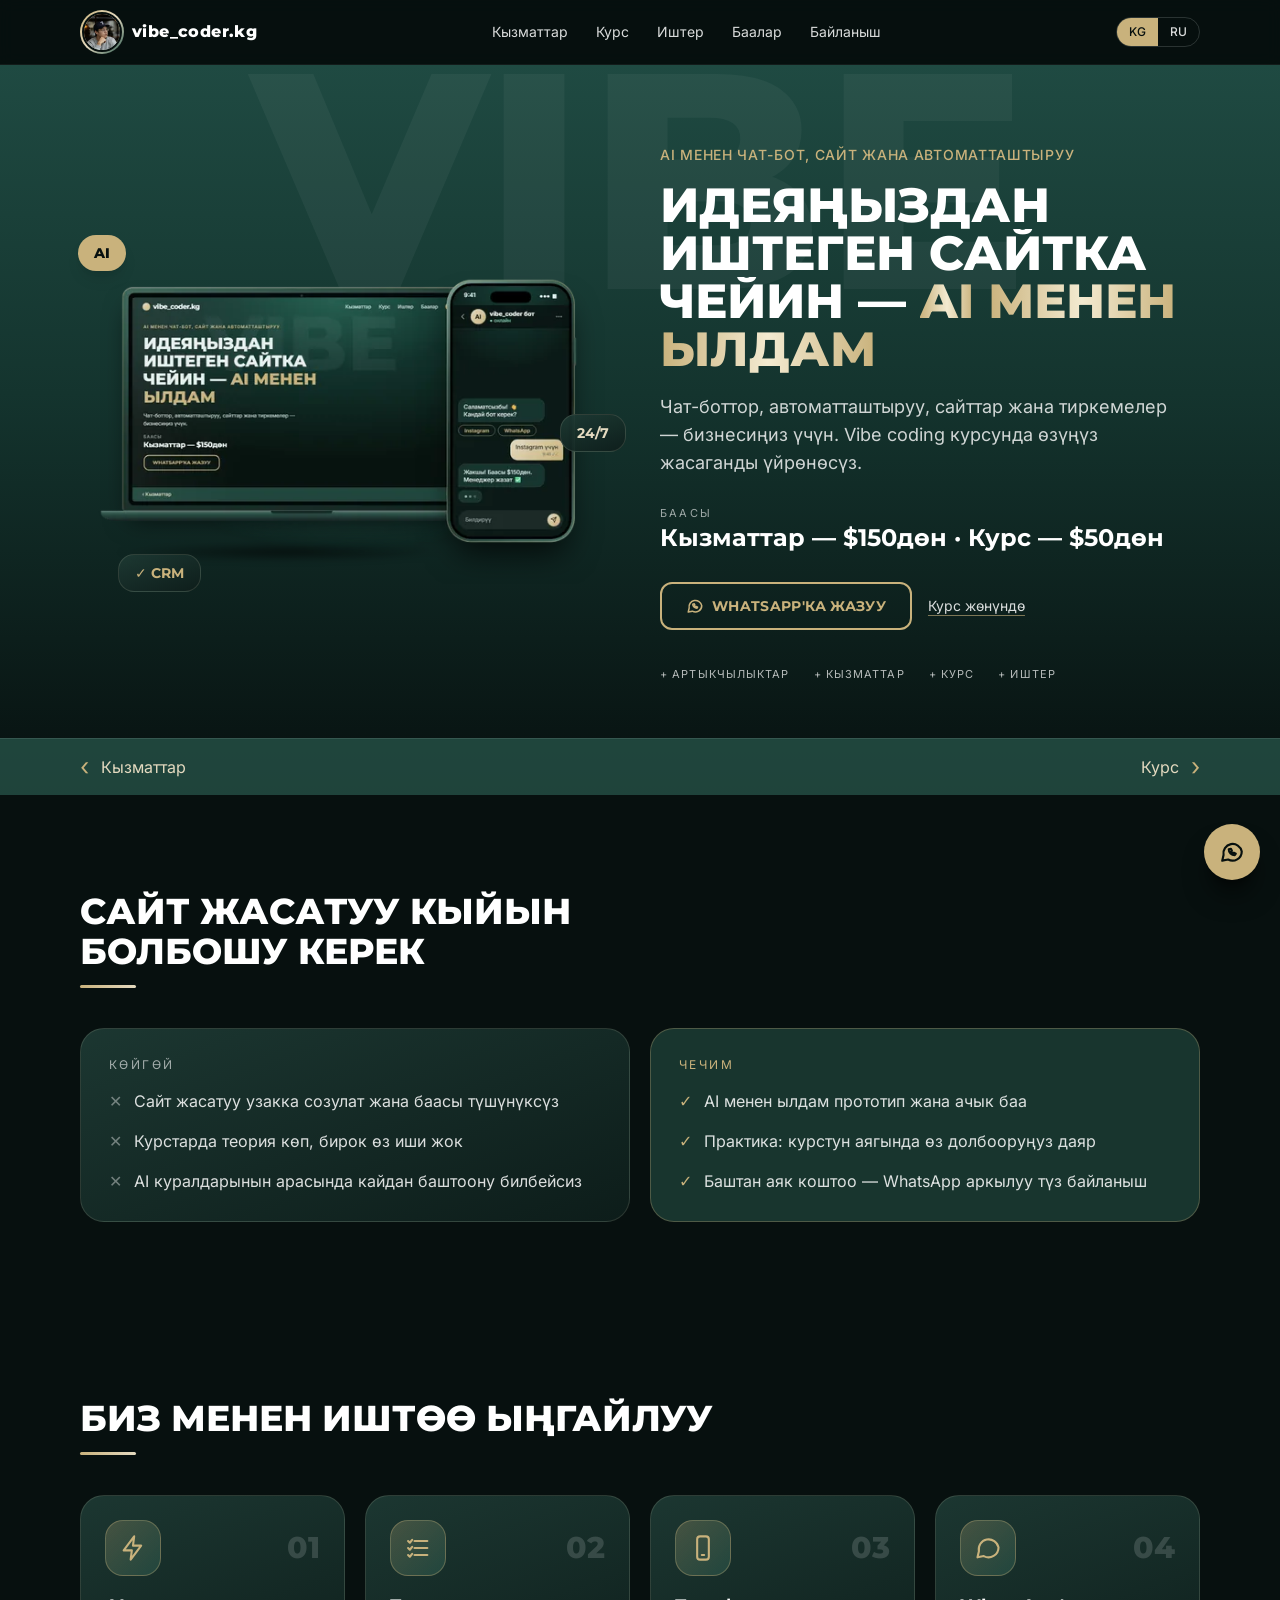
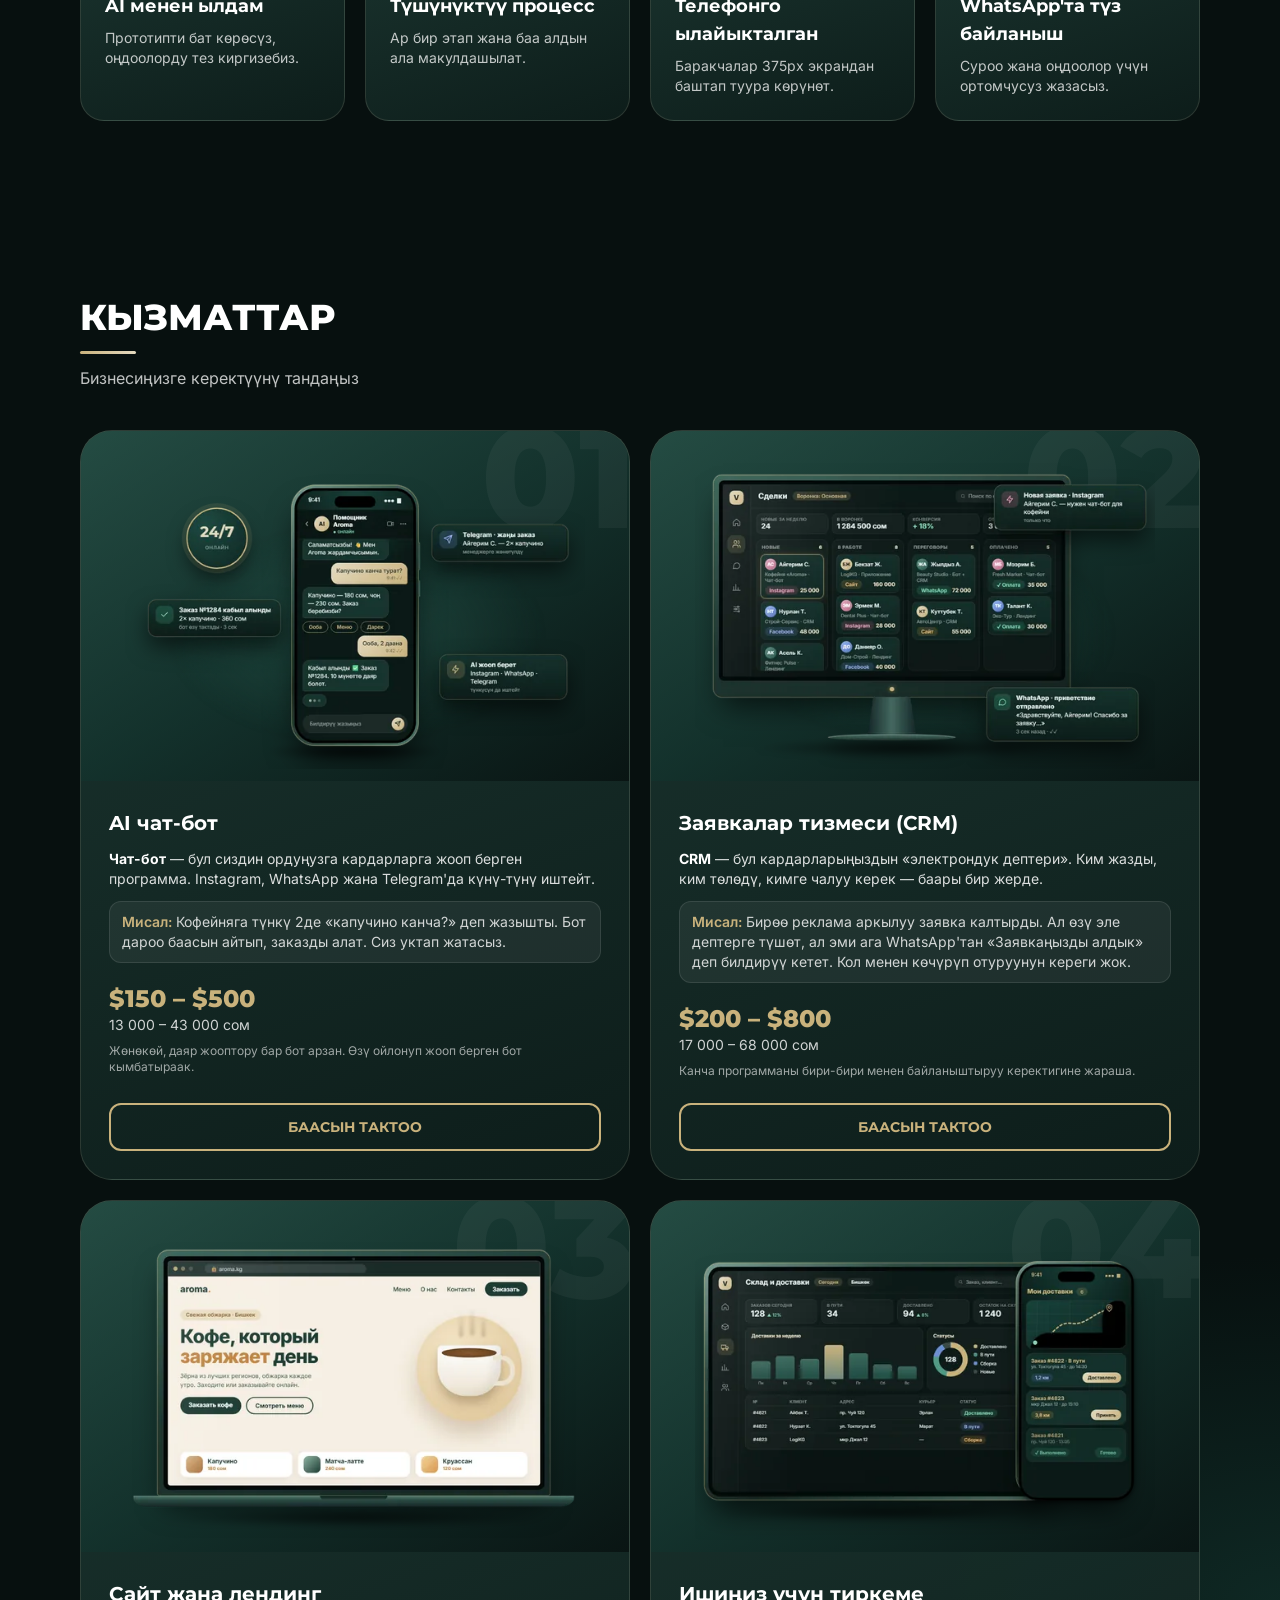
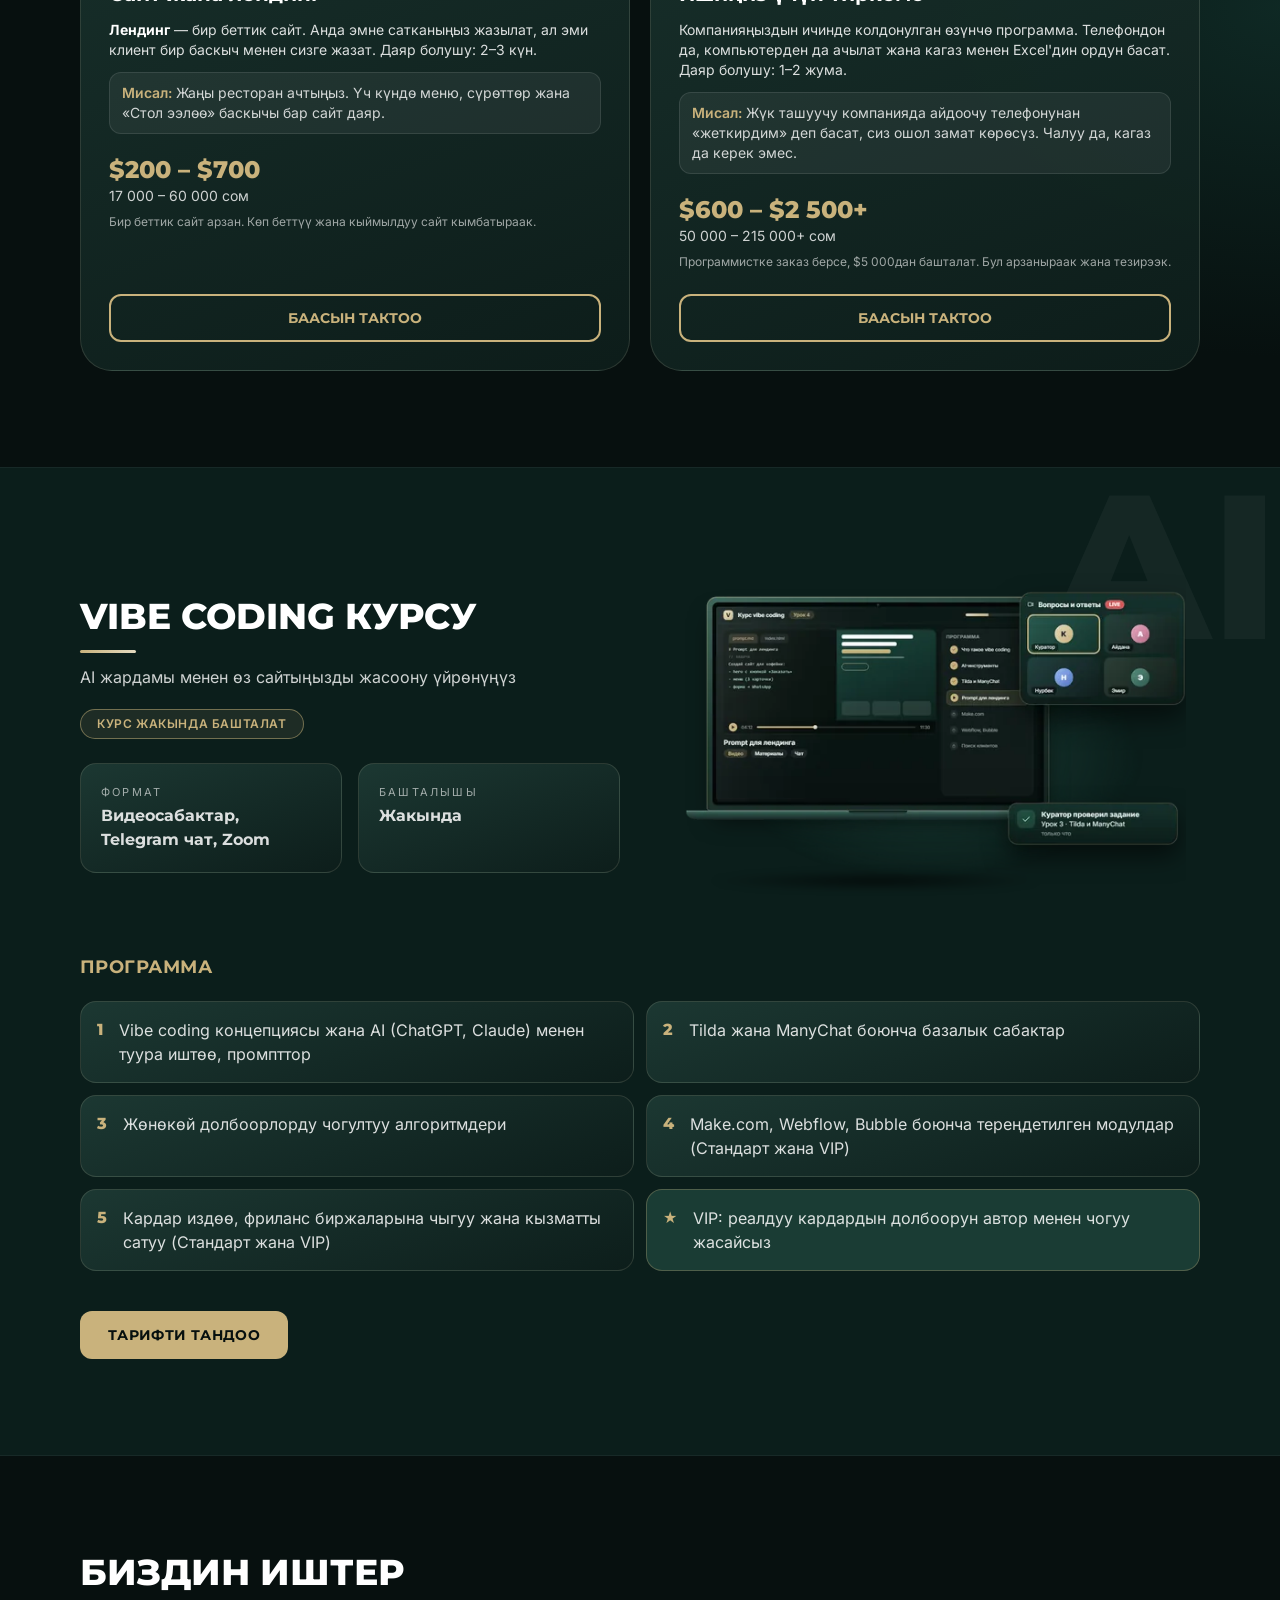
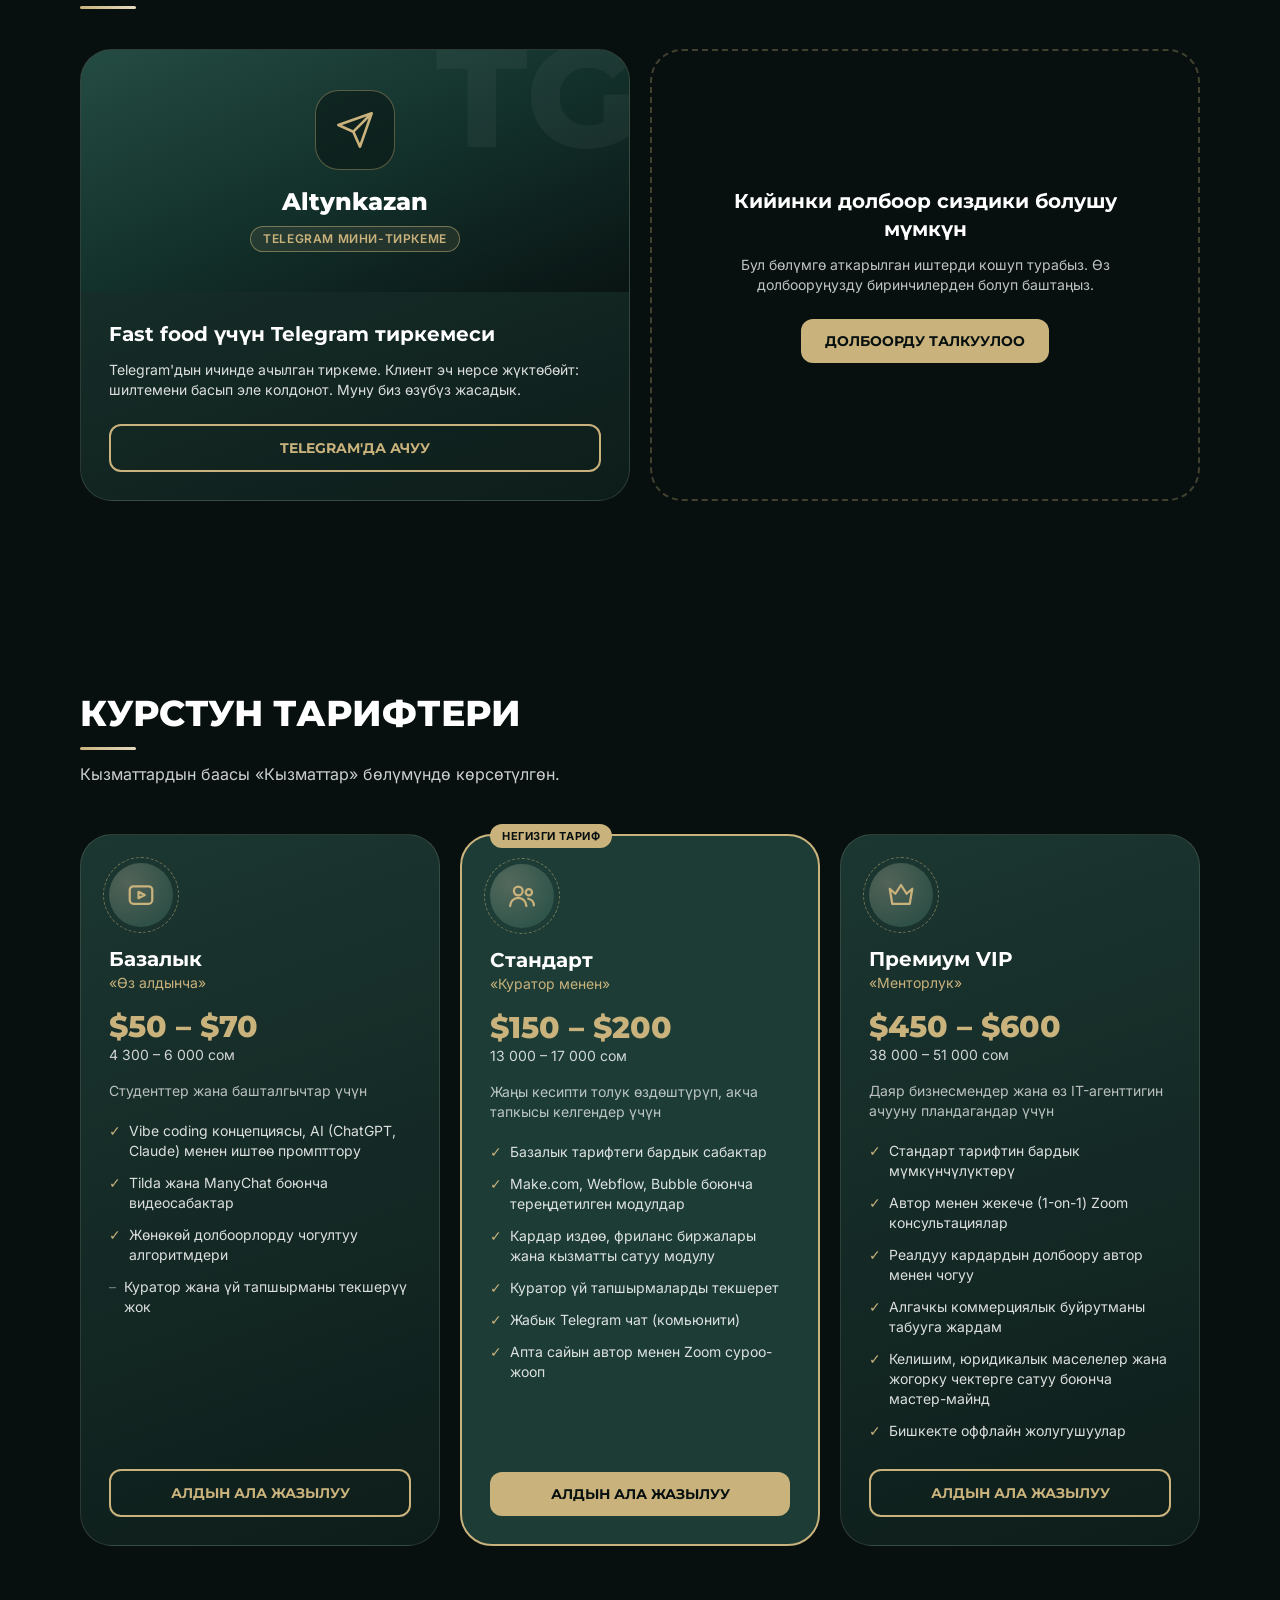
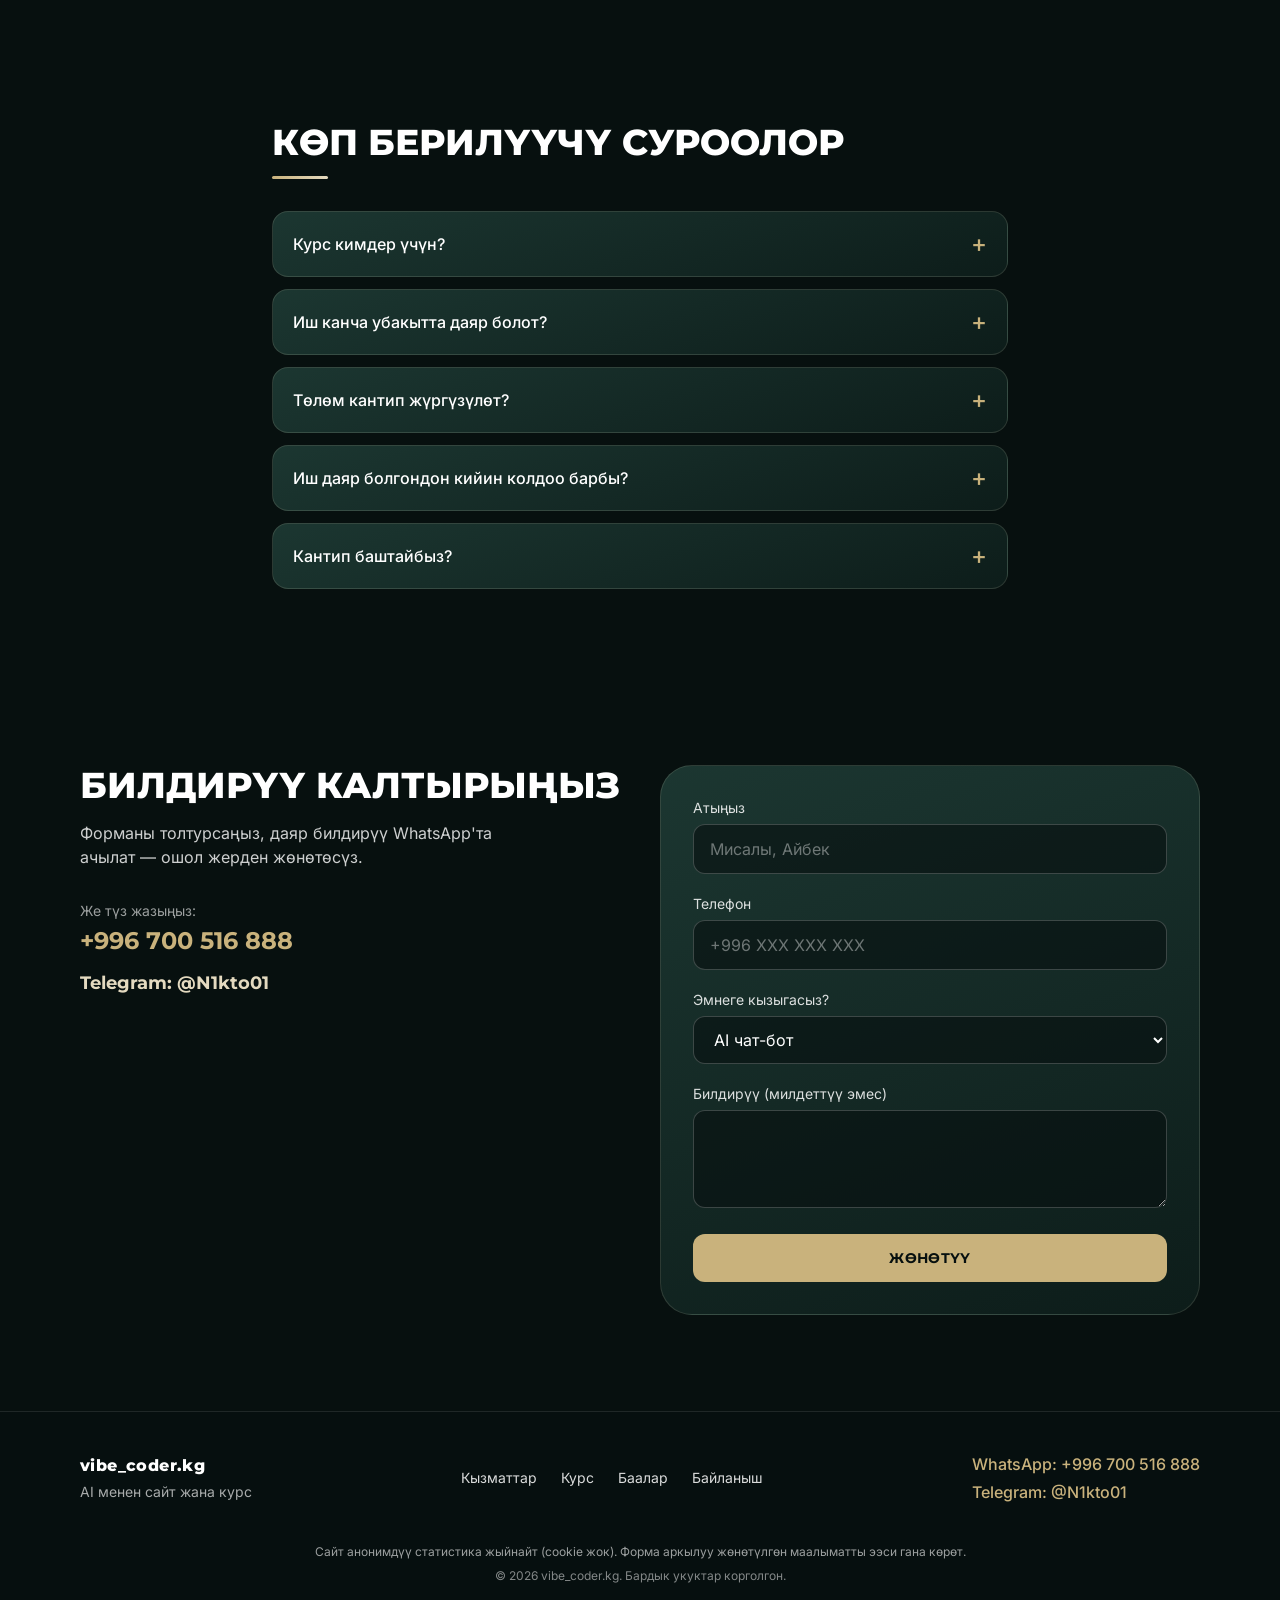
==== commit e3277f8f: "Update site" ====
--- a/index.html
+++ b/index.html
@@ -31,7 +31,7 @@
   </script>
 
   <!-- Коопсуздук: контент саясаты (CSP). Скрипттер жана шрифттер — өз серверибизден гана. Толук баштар: _headers / vercel.json -->
-  <meta http-equiv="Content-Security-Policy" content="default-src 'none'; script-src 'self'; style-src 'self' 'unsafe-inline'; img-src 'self'; font-src 'self'; connect-src 'self'; manifest-src 'self'; base-uri 'self'; form-action 'self'; object-src 'none'; upgrade-insecure-requests">
+  <meta http-equiv="Content-Security-Policy" content="default-src 'none'; script-src 'self'; style-src 'self' 'unsafe-inline'; img-src 'self'; font-src 'self'; connect-src 'self' https://script.google.com https://script.googleusercontent.com; manifest-src 'self'; base-uri 'self'; form-action 'self'; object-src 'none'; upgrade-insecure-requests">
   <meta name="referrer" content="strict-origin-when-cross-origin">
 
   <!-- Шрифттер: Montserrat (аталыштар) + Inter (текст). Өзүбүздүн серверден, кириллица жана ң ү ө тамгалары менен -->
@@ -285,12 +285,13 @@
             <img src="images/bot.webp" srcset="images/bot-sm.webp 560w, images/bot.webp 960w" sizes="(min-width: 768px) 460px, 90vw" alt="" width="960" height="640" loading="lazy" decoding="async" class="svc-img float-a relative w-full max-w-[460px] h-auto mx-auto">
           </div>
           <div class="p-7 flex flex-col flex-1">
-            <h3 class="font-display font-bold text-xl text-white" data-i18n="srv.1.t">AI чат-боттор</h3>
-            <p class="mt-3 text-sm text-white/75" data-i18n="srv.1.d">Instagram, WhatsApp жана Telegram үчүн 24/7 иштеген боттор: кардарлардын суроосуна жооп берет, заказ кабыл алат жана сатууга жетелейт (ManyChat, Chatfuel + ChatGPT API).</p>
+            <h3 class="font-display font-bold text-xl text-white" data-i18n="srv.1.t">AI чат-бот</h3>
+            <p class="mt-3 text-sm text-white/85" data-i18n="srv.1.d"><b class="text-white">Чат-бот</b> — бул сиздин ордуңузга кардарларга жооп берген программа. Instagram, WhatsApp жана Telegram'да күнү-түнү иштейт.</p>
+            <p class="mt-3 rounded-xl border border-white/10 bg-white/[.06] px-3 py-2.5 text-sm text-white/80"><span class="font-semibold text-gold" data-i18n="srv.ex">Мисал:</span> <span data-i18n="srv.1.x">Кофейняга түнкү 2де «капучино канча?» деп жазышты. Бот дароо баасын айтып, заказды алат. Сиз уктап жатасыз.</span></p>
             <div class="mt-5 flex-1">
               <p class="font-display font-extrabold text-2xl text-gold">$150 – $500</p>
               <p class="text-sm text-white/80">13 000 – 43 000 сом</p>
-              <p class="mt-2 text-xs text-white/60" data-i18n="srv.1.n">Жөнөкөй автожооптордон баштап, AI менен толук интеграцияга чейин.</p>
+              <p class="mt-2 text-xs text-white/60" data-i18n="srv.1.n">Жөнөкөй, даяр жооптору бар бот арзан. Өзү ойлонуп жооп берген бот кымбатыраак.</p>
             </div>
             <a href="https://wa.me/996700516888" data-wa="srv1" target="_blank" rel="noopener noreferrer" class="mt-6 text-center rounded-xl border-2 border-gold text-gold hover:bg-gold hover:text-ink transition px-5 py-3 font-display font-bold uppercase text-sm" data-i18n="srv.cta">Баасын тактоо</a>
           </div>
@@ -301,12 +302,13 @@
             <img src="images/crm.webp" srcset="images/crm-sm.webp 560w, images/crm.webp 960w" sizes="(min-width: 768px) 460px, 90vw" alt="" width="960" height="640" loading="lazy" decoding="async" class="svc-img float-a relative w-full max-w-[460px] h-auto mx-auto">
           </div>
           <div class="p-7 flex flex-col flex-1">
-            <h3 class="font-display font-bold text-xl text-white" data-i18n="srv.2.t">Автоматташтыруу (CRM)</h3>
-            <p class="mt-3 text-sm text-white/75" data-i18n="srv.2.d">Таргеттен түшкөн заявкалар AmoCRM, Bitrix24 же Google Sheets'ке автоматтык түшөт, кардарга WhatsApp'та ошол замат саламдашуу жөнөтүлөт (Make.com, Zapier).</p>
+            <h3 class="font-display font-bold text-xl text-white" data-i18n="srv.2.t">Заявкалар тизмеси (CRM)</h3>
+            <p class="mt-3 text-sm text-white/85" data-i18n="srv.2.d"><b class="text-white">CRM</b> — бул кардарларыңыздын «электрондук дептери». Ким жазды, ким төлөдү, кимге чалуу керек — баары бир жерде.</p>
+            <p class="mt-3 rounded-xl border border-white/10 bg-white/[.06] px-3 py-2.5 text-sm text-white/80"><span class="font-semibold text-gold" data-i18n="srv.ex">Мисал:</span> <span data-i18n="srv.2.x">Бирөө реклама аркылуу заявка калтырды. Ал өзү эле дептерге түшөт, ал эми ага WhatsApp'тан «Заявкаңызды алдык» деп билдирүү кетет. Кол менен көчүрүп отуруунун кереги жок.</span></p>
             <div class="mt-5 flex-1">
               <p class="font-display font-extrabold text-2xl text-gold">$200 – $800</p>
               <p class="text-sm text-white/80">17 000 – 68 000 сом</p>
-              <p class="mt-2 text-xs text-white/60" data-i18n="srv.2.n">Интеграциялануучу сервистердин санына жана процесстин узундугуна жараша.</p>
+              <p class="mt-2 text-xs text-white/60" data-i18n="srv.2.n">Канча программаны бири-бири менен байланыштыруу керектигине жараша.</p>
             </div>
             <a href="https://wa.me/996700516888" data-wa="srv2" target="_blank" rel="noopener noreferrer" class="mt-6 text-center rounded-xl border-2 border-gold text-gold hover:bg-gold hover:text-ink transition px-5 py-3 font-display font-bold uppercase text-sm" data-i18n="srv.cta">Баасын тактоо</a>
           </div>
@@ -317,12 +319,13 @@
             <img src="images/site.webp" srcset="images/site-sm.webp 560w, images/site.webp 960w" sizes="(min-width: 768px) 460px, 90vw" alt="" width="960" height="640" loading="lazy" decoding="async" class="svc-img float-a relative w-full max-w-[460px] h-auto mx-auto">
           </div>
           <div class="p-7 flex flex-col flex-1">
-            <h3 class="font-display font-bold text-xl text-white" data-i18n="srv.3.t">Тез лендинг жана сайт</h3>
-            <p class="mt-3 text-sm text-white/75" data-i18n="srv.3.d">Tilda, Framer же Webflow'до AI менен копирайтинг жана дизайн жасап, сайтты 2–3 күндө ишке киргизебиз.</p>
+            <h3 class="font-display font-bold text-xl text-white" data-i18n="srv.3.t">Сайт жана лендинг</h3>
+            <p class="mt-3 text-sm text-white/85" data-i18n="srv.3.d"><b class="text-white">Лендинг</b> — бир беттик сайт. Анда эмне сатканыңыз жазылат, ал эми клиент бир баскыч менен сизге жазат. Даяр болушу: 2–3 күн.</p>
+            <p class="mt-3 rounded-xl border border-white/10 bg-white/[.06] px-3 py-2.5 text-sm text-white/80"><span class="font-semibold text-gold" data-i18n="srv.ex">Мисал:</span> <span data-i18n="srv.3.x">Жаңы ресторан ачтыңыз. Үч күндө меню, сүрөттөр жана «Стол ээлөө» баскычы бар сайт даяр.</span></p>
             <div class="mt-5 flex-1">
               <p class="font-display font-extrabold text-2xl text-gold">$200 – $700</p>
               <p class="text-sm text-white/80">17 000 – 60 000 сом</p>
-              <p class="mt-2 text-xs text-white/60" data-i18n="srv.3.n">Визитка-сайт минималдуу баада, көп барактуу жана анимациялуу сайт жогорку чекке чейин.</p>
+              <p class="mt-2 text-xs text-white/60" data-i18n="srv.3.n">Бир беттик сайт арзан. Көп беттүү жана кыймылдуу сайт кымбатыраак.</p>
             </div>
             <a href="https://wa.me/996700516888" data-wa="srv3" target="_blank" rel="noopener noreferrer" class="mt-6 text-center rounded-xl border-2 border-gold text-gold hover:bg-gold hover:text-ink transition px-5 py-3 font-display font-bold uppercase text-sm" data-i18n="srv.cta">Баасын тактоо</a>
           </div>
@@ -333,12 +336,13 @@
             <img src="images/app.webp" srcset="images/app-sm.webp 560w, images/app.webp 960w" sizes="(min-width: 768px) 460px, 90vw" alt="" width="960" height="640" loading="lazy" decoding="async" class="svc-img float-a relative w-full max-w-[460px] h-auto mx-auto">
           </div>
           <div class="p-7 flex flex-col flex-1">
-            <h3 class="font-display font-bold text-xl text-white" data-i18n="srv.4.t">Ички башкаруу тиркемелери (MVP)</h3>
-            <p class="mt-3 text-sm text-white/75" data-i18n="srv.4.d">Логистика, кампа же курулуш компаниясы үчүн кызматкерлерди жана товарларды эсепке алуучу веб/мобилдик тиркеме — код жазбай, 1–2 жумада (Glide, Bubble, FlutterFlow).</p>
+            <h3 class="font-display font-bold text-xl text-white" data-i18n="srv.4.t">Ишиңиз үчүн тиркеме</h3>
+            <p class="mt-3 text-sm text-white/85" data-i18n="srv.4.d">Компанияңыздын ичинде колдонулган өзүнчө программа. Телефондон да, компьютерден да ачылат жана кагаз менен Excel'дин ордун басат. Даяр болушу: 1–2 жума.</p>
+            <p class="mt-3 rounded-xl border border-white/10 bg-white/[.06] px-3 py-2.5 text-sm text-white/80"><span class="font-semibold text-gold" data-i18n="srv.ex">Мисал:</span> <span data-i18n="srv.4.x">Жүк ташуучу компанияда айдоочу телефонунан «жеткирдим» деп басат, сиз ошол замат көрөсүз. Чалуу да, кагаз да керек эмес.</span></p>
             <div class="mt-5 flex-1">
               <p class="font-display font-extrabold text-2xl text-gold">$600 – $2 500+</p>
               <p class="text-sm text-white/80">50 000 – 215 000+ сом</p>
-              <p class="mt-2 text-xs text-white/60" data-i18n="srv.4.n">Код менен жазылган тиркемелерге ($5 000+) караганда арзан жана тез.</p>
+              <p class="mt-2 text-xs text-white/60" data-i18n="srv.4.n">Программистке заказ берсе, $5 000дан башталат. Бул арзаныраак жана тезирээк.</p>
             </div>
             <a href="https://wa.me/996700516888" data-wa="srv4" target="_blank" rel="noopener noreferrer" class="mt-6 text-center rounded-xl border-2 border-gold text-gold hover:bg-gold hover:text-ink transition px-5 py-3 font-display font-bold uppercase text-sm" data-i18n="srv.cta">Баасын тактоо</a>
           </div>
@@ -384,10 +388,28 @@
     <!-- ============ 6. БИЗДИН ИШТЕР ============ -->
     <section id="works" class="max-w-6xl mx-auto px-4 py-16 md:py-24">
       <h2 class="font-display font-extrabold uppercase text-2xl md:text-4xl text-white reveal" data-i18n="wk.title">Биздин иштер</h2>
-      <div class="mt-10 glass rounded-[2rem] p-8 md:p-12 text-center reveal">
-        <p class="font-display font-bold text-xl md:text-2xl text-white" data-i18n="wk.soon.t">Биринчи долбоорлор жакында ушул жерде</p>
-        <p class="mt-3 text-white/75 max-w-xl mx-auto" data-i18n="wk.soon.d">Аткарылган иштерди ушул бөлүмгө кошобуз. Биринчи кардарлардын бири болуп, өз долбооруңузду баштаңыз.</p>
-        <a href="https://wa.me/996700516888" data-wa="hero" target="_blank" rel="noopener noreferrer" class="mt-7 inline-flex rounded-xl border-2 border-gold text-gold hover:bg-gold hover:text-ink transition px-6 py-3 font-display font-bold uppercase text-sm" data-i18n="wk.cta">Долбоорду талкуулоо</a>
+      <div class="mt-10 grid md:grid-cols-2 gap-5">
+        <article class="svc-card glass rounded-[2rem] overflow-hidden flex flex-col reveal">
+          <div class="relative overflow-hidden bg-gradient-to-br from-moss/60 via-forest/70 to-ink/80 px-6 py-10 grid place-items-center">
+            <span class="ghost absolute -right-2 -top-3 text-[8rem] sm:text-[9rem] select-none" aria-hidden="true">TG</span>
+            <div class="relative text-center">
+              <span class="float-a inline-grid place-items-center w-20 h-20 rounded-3xl border border-gold/40 bg-ink/50 text-gold"><svg width="40" height="40" viewBox="0 0 24 24" fill="none" stroke="currentColor" stroke-width="1.6" stroke-linecap="round" stroke-linejoin="round" aria-hidden="true"><path d="M22 2 11 13M22 2l-7 20-4-9-9-4z"/></svg></span>
+              <p class="mt-4 font-display font-extrabold text-2xl text-white">Altynkazan</p>
+              <span class="mt-2 inline-block rounded-full border border-gold/50 bg-gold/10 px-3 py-1 text-xs font-semibold tracking-wider text-gold uppercase" data-i18n="wk.p1.chip">Telegram мини-тиркеме</span>
+            </div>
+          </div>
+          <div class="p-7 flex flex-col flex-1">
+            <h3 class="font-display font-bold text-xl text-white" data-i18n="wk.p1.t">Fast food үчүн Telegram тиркемеси</h3>
+            <p class="mt-3 text-sm text-white/85 flex-1" data-i18n="wk.p1.d">Telegram'дын ичинде ачылган тиркеме. Клиент эч нерсе жүктөбөйт: шилтемени басып эле колдонот. Муну биз өзүбүз жасадык.</p>
+            <a href="https://t.me/antigravity_fastfood_bot?startapp" target="_blank" rel="noopener noreferrer" class="mt-6 text-center rounded-xl border-2 border-gold text-gold hover:bg-gold hover:text-ink transition px-5 py-3 font-display font-bold uppercase text-sm" data-i18n="wk.p1.btn">Telegram'да ачуу</a>
+          </div>
+        </article>
+
+        <article class="rounded-[2rem] border-2 border-dashed border-gold/30 p-7 md:p-10 flex flex-col justify-center text-center reveal">
+          <p class="font-display font-bold text-xl text-white" data-i18n="wk.soon.t">Кийинки долбоор сиздики болушу мүмкүн</p>
+          <p class="mt-3 text-sm text-white/75" data-i18n="wk.soon.d">Бул бөлүмгө аткарылган иштерди кошуп турабыз. Өз долбооруңузду биринчилерден болуп баштаңыз.</p>
+          <a href="https://wa.me/996700516888" data-wa="hero" target="_blank" rel="noopener noreferrer" class="mt-6 mx-auto inline-flex rounded-xl bg-gold text-ink hover:bg-sand transition px-6 py-3 font-display font-bold uppercase text-sm" data-i18n="wk.cta">Долбоорду талкуулоо</a>
+        </article>
       </div>
     </section>
 
@@ -531,6 +553,10 @@
                 <textarea id="fMsg" name="message" rows="3" maxlength="500"
                   class="w-full rounded-xl bg-ink/60 border border-white/20 px-4 py-3 text-white placeholder-white/40 focus:border-gold outline-none"></textarea>
               </div>
+              <!-- Таштанды (бот) тузагы: адам көрбөйт, бот толтурат -->
+              <div class="absolute left-[-9999px] top-auto h-px w-px overflow-hidden" aria-hidden="true">
+                <label>Website <input type="text" id="fWebsite" name="website" tabindex="-1" autocomplete="off"></label>
+              </div>
               <button type="submit" class="w-full rounded-xl bg-gold text-ink hover:bg-sand transition px-6 py-3.5 font-display font-bold uppercase text-sm tracking-wide" data-i18n="ct.submit">Жөнөтүү</button>
             </div>
           </form>
@@ -564,6 +590,7 @@
         <a id="tgFoot" href="#" target="_blank" rel="noopener noreferrer" class="hidden hover:text-sand">Telegram: @N1kto01</a>
       </div>
     </div>
+    <p id="privacyNote" class="hidden text-center text-xs text-white/60 px-4 pb-2" data-i18n="ft.privacy">Сайт анонимдүү статистика жыйнайт (cookie жок). Форма аркылуу жөнөтүлгөн маалыматты ээси гана көрөт.</p>
     <p class="text-center text-xs text-white/50 pb-8">© <span id="year">2026</span> vibe_coder.kg. <span data-i18n="ft.rights">Бардык укуктар корголгон.</span></p>
   </footer>
 
--- a/css/styles.css
+++ b/css/styles.css
@@ -1,2 +1,2 @@
 @font-face{font-family:Inter;font-style:normal;font-weight:400 700;font-display:swap;src:url(../fonts/inter-cyrillic-ext.woff2) format("woff2");unicode-range:u+0460-052f,u+1c80-1c8a,u+20b4,u+2de0-2dff,u+a640-a69f,u+fe2e-fe2f}@font-face{font-family:Inter;font-style:normal;font-weight:400 700;font-display:swap;src:url(../fonts/inter-cyrillic.woff2) format("woff2");unicode-range:u+0301,u+0400-045f,u+0490-0491,u+04b0-04b1,u+2116}@font-face{font-family:Inter;font-style:normal;font-weight:400 700;font-display:swap;src:url(../fonts/inter-latin.woff2) format("woff2");unicode-range:u+00??,u+0131,u+0152-0153,u+02bb-02bc,u+02c6,u+02da,u+02dc,u+0304,u+0308,u+0329,u+2000-206f,u+20ac,u+2122,u+2191,u+2193,u+2212,u+2215,u+feff,u+fffd}@font-face{font-family:Montserrat;font-style:normal;font-weight:700 800;font-display:swap;src:url(../fonts/montserrat-cyrillic-ext.woff2) format("woff2");unicode-range:u+0460-052f,u+1c80-1c8a,u+20b4,u+2de0-2dff,u+a640-a69f,u+fe2e-fe2f}@font-face{font-family:Montserrat;font-style:normal;font-weight:700 800;font-display:swap;src:url(../fonts/montserrat-cyrillic.woff2) format("woff2");unicode-range:u+0301,u+0400-045f,u+0490-0491,u+04b0-04b1,u+2116}@font-face{font-family:Montserrat;font-style:normal;font-weight:700 800;font-display:swap;src:url(../fonts/montserrat-latin.woff2) format("woff2");unicode-range:u+00??,u+0131,u+0152-0153,u+02bb-02bc,u+02c6,u+02da,u+02dc,u+0304,u+0308,u+0329,u+2000-206f,u+20ac,u+2122,u+2191,u+2193,u+2212,u+2215,u+feff,u+fffd}*,:after,:before{--tw-border-spacing-x:0;--tw-border-spacing-y:0;--tw-translate-x:0;--tw-translate-y:0;--tw-rotate:0;--tw-skew-x:0;--tw-skew-y:0;--tw-scale-x:1;--tw-scale-y:1;--tw-pan-x: ;--tw-pan-y: ;--tw-pinch-zoom: ;--tw-scroll-snap-strictness:proximity;--tw-gradient-from-position: ;--tw-gradient-via-position: ;--tw-gradient-to-position: ;--tw-ordinal: ;--tw-slashed-zero: ;--tw-numeric-figure: ;--tw-numeric-spacing: ;--tw-numeric-fraction: ;--tw-ring-inset: ;--tw-ring-offset-width:0px;--tw-ring-offset-color:#fff;--tw-ring-color:rgba(59,130,246,.5);--tw-ring-offset-shadow:0 0 #0000;--tw-ring-shadow:0 0 #0000;--tw-shadow:0 0 #0000;--tw-shadow-colored:0 0 #0000;--tw-blur: ;--tw-brightness: ;--tw-contrast: ;--tw-grayscale: ;--tw-hue-rotate: ;--tw-invert: ;--tw-saturate: ;--tw-sepia: ;--tw-drop-shadow: ;--tw-backdrop-blur: ;--tw-backdrop-brightness: ;--tw-backdrop-contrast: ;--tw-backdrop-grayscale: ;--tw-backdrop-hue-rotate: ;--tw-backdrop-invert: ;--tw-backdrop-opacity: ;--tw-backdrop-saturate: ;--tw-backdrop-sepia: ;--tw-contain-size: ;--tw-contain-layout: ;--tw-contain-paint: ;--tw-contain-style: }::backdrop{--tw-border-spacing-x:0;--tw-border-spacing-y:0;--tw-translate-x:0;--tw-translate-y:0;--tw-rotate:0;--tw-skew-x:0;--tw-skew-y:0;--tw-scale-x:1;--tw-scale-y:1;--tw-pan-x: ;--tw-pan-y: ;--tw-pinch-zoom: ;--tw-scroll-snap-strictness:proximity;--tw-gradient-from-position: ;--tw-gradient-via-position: ;--tw-gradient-to-position: ;--tw-ordinal: ;--tw-slashed-zero: ;--tw-numeric-figure: ;--tw-numeric-spacing: ;--tw-numeric-fraction: ;--tw-ring-inset: ;--tw-ring-offset-width:0px;--tw-ring-offset-color:#fff;--tw-ring-color:rgba(59,130,246,.5);--tw-ring-offset-shadow:0 0 #0000;--tw-ring-shadow:0 0 #0000;--tw-shadow:0 0 #0000;--tw-shadow-colored:0 0 #0000;--tw-blur: ;--tw-brightness: ;--tw-contrast: ;--tw-grayscale: ;--tw-hue-rotate: ;--tw-invert: ;--tw-saturate: ;--tw-sepia: ;--tw-drop-shadow: ;--tw-backdrop-blur: ;--tw-backdrop-brightness: ;--tw-backdrop-contrast: ;--tw-backdrop-grayscale: ;--tw-backdrop-hue-rotate: ;--tw-backdrop-invert: ;--tw-backdrop-opacity: ;--tw-backdrop-saturate: ;--tw-backdrop-sepia: ;--tw-contain-size: ;--tw-contain-layout: ;--tw-contain-paint: ;--tw-contain-style: }
-/*! tailwindcss v3.4.19 | MIT License | https://tailwindcss.com*/*,:after,:before{box-sizing:border-box;border:0 solid #e5e7eb}:after,:before{--tw-content:""}:host,html{line-height:1.5;-webkit-text-size-adjust:100%;-moz-tab-size:4;-o-tab-size:4;tab-size:4;font-family:ui-sans-serif,system-ui,sans-serif,Apple Color Emoji,Segoe UI Emoji,Segoe UI Symbol,Noto Color Emoji;font-feature-settings:normal;font-variation-settings:normal;-webkit-tap-highlight-color:transparent}body{margin:0;line-height:inherit}hr{height:0;color:inherit;border-top-width:1px}abbr:where([title]){-webkit-text-decoration:underline dotted;text-decoration:underline dotted}h1,h2,h3,h4,h5,h6{font-size:inherit;font-weight:inherit}a{color:inherit;text-decoration:inherit}b,strong{font-weight:bolder}code,kbd,pre,samp{font-family:ui-monospace,SFMono-Regular,Menlo,Monaco,Consolas,Liberation Mono,Courier New,monospace;font-feature-settings:normal;font-variation-settings:normal;font-size:1em}small{font-size:80%}sub,sup{font-size:75%;line-height:0;position:relative;vertical-align:baseline}sub{bottom:-.25em}sup{top:-.5em}table{text-indent:0;border-color:inherit;border-collapse:collapse}button,input,optgroup,select,textarea{font-family:inherit;font-feature-settings:inherit;font-variation-settings:inherit;font-size:100%;font-weight:inherit;line-height:inherit;letter-spacing:inherit;color:inherit;margin:0;padding:0}button,select{text-transform:none}button,input:where([type=button]),input:where([type=reset]),input:where([type=submit]){-webkit-appearance:button;background-color:transparent;background-image:none}:-moz-focusring{outline:auto}:-moz-ui-invalid{box-shadow:none}progress{vertical-align:baseline}::-webkit-inner-spin-button,::-webkit-outer-spin-button{height:auto}[type=search]{-webkit-appearance:textfield;outline-offset:-2px}::-webkit-search-decoration{-webkit-appearance:none}::-webkit-file-upload-button{-webkit-appearance:button;font:inherit}summary{display:list-item}blockquote,dd,dl,figure,h1,h2,h3,h4,h5,h6,hr,p,pre{margin:0}fieldset{margin:0}fieldset,legend{padding:0}menu,ol,ul{list-style:none;margin:0;padding:0}dialog{padding:0}textarea{resize:vertical}input::-moz-placeholder,textarea::-moz-placeholder{opacity:1;color:#9ca3af}input::placeholder,textarea::placeholder{opacity:1;color:#9ca3af}[role=button],button{cursor:pointer}:disabled{cursor:default}audio,canvas,embed,iframe,img,object,svg,video{display:block;vertical-align:middle}img,video{max-width:100%;height:auto}[hidden]:where(:not([hidden=until-found])){display:none}.sr-only{position:absolute;width:1px;height:1px;padding:0;margin:-1px;overflow:hidden;clip:rect(0,0,0,0);white-space:nowrap;border-width:0}.fixed{position:fixed}.absolute{position:absolute}.relative{position:relative}.sticky{position:sticky}.-bottom-2{bottom:-.5rem}.-right-1{right:-.25rem}.-right-2{right:-.5rem}.-top-2{top:-.5rem}.-top-3{top:-.75rem}.bottom-5{bottom:1.25rem}.left-1\/2{left:50%}.left-2{left:.5rem}.left-6{left:1.5rem}.left-7{left:1.75rem}.right-0{right:0}.right-5{right:1.25rem}.top-0{top:0}.top-1\/2{top:50%}.top-4{top:1rem}.z-40{z-index:40}.order-1{order:1}.order-2{order:2}.mx-auto{margin-left:auto;margin-right:auto}.mb-1\.5{margin-bottom:.375rem}.mb-4{margin-bottom:1rem}.mt-1{margin-top:.25rem}.mt-1\.5{margin-top:.375rem}.mt-10{margin-top:2.5rem}.mt-12{margin-top:3rem}.mt-2{margin-top:.5rem}.mt-3{margin-top:.75rem}.mt-4{margin-top:1rem}.mt-5{margin-top:1.25rem}.mt-6{margin-top:1.5rem}.mt-7{margin-top:1.75rem}.mt-8{margin-top:2rem}.mt-9{margin-top:2.25rem}.block{display:block}.inline-block{display:inline-block}.flex{display:flex}.inline-flex{display:inline-flex}.grid{display:grid}.hidden{display:none}.h-10{height:2.5rem}.h-14{height:3.5rem}.h-16{height:4rem}.h-auto{height:auto}.w-10{width:2.5rem}.w-14{width:3.5rem}.w-full{width:100%}.max-w-2xl{max-width:42rem}.max-w-3xl{max-width:48rem}.max-w-6xl{max-width:72rem}.max-w-\[460px\]{max-width:460px}.max-w-lg{max-width:32rem}.max-w-md{max-width:28rem}.max-w-xl{max-width:36rem}.flex-1{flex:1 1 0%}.shrink-0{flex-shrink:0}.-translate-x-1\/2{--tw-translate-x:-50%}.-translate-x-1\/2,.transform{transform:translate(var(--tw-translate-x),var(--tw-translate-y)) rotate(var(--tw-rotate)) skewX(var(--tw-skew-x)) skewY(var(--tw-skew-y)) scaleX(var(--tw-scale-x)) scaleY(var(--tw-scale-y))}.cursor-pointer{cursor:pointer}.select-none{-webkit-user-select:none;-moz-user-select:none;user-select:none}.flex-col{flex-direction:column}.flex-wrap{flex-wrap:wrap}.place-items-center{place-items:center}.items-start{align-items:flex-start}.items-center{align-items:center}.items-stretch{align-items:stretch}.justify-between{justify-content:space-between}.gap-1{gap:.25rem}.gap-10{gap:2.5rem}.gap-2{gap:.5rem}.gap-3{gap:.75rem}.gap-4{gap:1rem}.gap-5{gap:1.25rem}.gap-6{gap:1.5rem}.gap-7{gap:1.75rem}.gap-x-6{-moz-column-gap:1.5rem;column-gap:1.5rem}.gap-y-2{row-gap:.5rem}.space-y-3>:not([hidden])~:not([hidden]){--tw-space-y-reverse:0;margin-top:calc(.75rem*(1 - var(--tw-space-y-reverse)));margin-bottom:calc(.75rem*var(--tw-space-y-reverse))}.space-y-4>:not([hidden])~:not([hidden]){--tw-space-y-reverse:0;margin-top:calc(1rem*(1 - var(--tw-space-y-reverse)));margin-bottom:calc(1rem*var(--tw-space-y-reverse))}.space-y-5>:not([hidden])~:not([hidden]){--tw-space-y-reverse:0;margin-top:calc(1.25rem*(1 - var(--tw-space-y-reverse)));margin-bottom:calc(1.25rem*var(--tw-space-y-reverse))}.overflow-hidden{overflow:hidden}.whitespace-nowrap{white-space:nowrap}.rounded{border-radius:.25rem}.rounded-2xl{border-radius:1rem}.rounded-3xl{border-radius:1.5rem}.rounded-\[2rem\]{border-radius:2rem}.rounded-full{border-radius:9999px}.rounded-lg{border-radius:.5rem}.rounded-xl{border-radius:.75rem}.border{border-width:1px}.border-2{border-width:2px}.border-y{border-top-width:1px}.border-b,.border-y{border-bottom-width:1px}.border-t{border-top-width:1px}.border-\[\#F5B7A8\]{--tw-border-opacity:1;border-color:rgb(245 183 168/var(--tw-border-opacity,1))}.border-gold{--tw-border-opacity:1;border-color:rgb(201 178 124/var(--tw-border-opacity,1))}.border-gold\/30{border-color:hsla(42,42%,64%,.3)}.border-gold\/50{border-color:hsla(42,42%,64%,.5)}.border-ink{--tw-border-opacity:1;border-color:rgb(7 16 15/var(--tw-border-opacity,1))}.border-white\/10{border-color:hsla(0,0%,100%,.1)}.border-white\/15{border-color:hsla(0,0%,100%,.15)}.border-white\/20{border-color:hsla(0,0%,100%,.2)}.border-white\/5{border-color:hsla(0,0%,100%,.05)}.bg-forest\/40{background-color:rgba(18,51,45,.4)}.bg-gold{--tw-bg-opacity:1;background-color:rgb(201 178 124/var(--tw-bg-opacity,1))}.bg-gold\/10{background-color:hsla(42,42%,64%,.1)}.bg-ink\/60{background-color:rgba(7,16,15,.6)}.bg-ink\/70{background-color:rgba(7,16,15,.7)}.bg-ink\/80{background-color:rgba(7,16,15,.8)}.bg-ink\/95{background-color:rgba(7,16,15,.95)}.bg-moss\/50{background-color:rgba(42,90,79,.5)}.bg-moss\/60{background-color:rgba(42,90,79,.6)}.bg-moss\/70{background-color:rgba(42,90,79,.7)}.bg-gradient-to-br{background-image:linear-gradient(to bottom right,var(--tw-gradient-stops))}.from-gold{--tw-gradient-from:#c9b27c var(--tw-gradient-from-position);--tw-gradient-to:hsla(42,42%,64%,0) var(--tw-gradient-to-position);--tw-gradient-stops:var(--tw-gradient-from),var(--tw-gradient-to)}.from-moss\/60{--tw-gradient-from:rgba(42,90,79,.6) var(--tw-gradient-from-position);--tw-gradient-to:rgba(42,90,79,0) var(--tw-gradient-to-position);--tw-gradient-stops:var(--tw-gradient-from),var(--tw-gradient-to)}.via-forest\/70{--tw-gradient-to:rgba(18,51,45,0) var(--tw-gradient-to-position);--tw-gradient-stops:var(--tw-gradient-from),rgba(18,51,45,.7) var(--tw-gradient-via-position),var(--tw-gradient-to)}.via-sand{--tw-gradient-to:hsla(43,40%,82%,0) var(--tw-gradient-to-position);--tw-gradient-stops:var(--tw-gradient-from),#e4dac0 var(--tw-gradient-via-position),var(--tw-gradient-to)}.to-ink\/80{--tw-gradient-to:rgba(7,16,15,.8) var(--tw-gradient-to-position)}.to-moss{--tw-gradient-to:#2a5a4f var(--tw-gradient-to-position)}.object-cover{-o-object-fit:cover;object-fit:cover}.p-4{padding:1rem}.p-5{padding:1.25rem}.p-6{padding:1.5rem}.p-7{padding:1.75rem}.p-8{padding:2rem}.p-\[2px\]{padding:2px}.px-3{padding-left:.75rem;padding-right:.75rem}.px-4{padding-left:1rem;padding-right:1rem}.px-5{padding-left:1.25rem;padding-right:1.25rem}.px-6{padding-left:1.5rem;padding-right:1.5rem}.px-7{padding-left:1.75rem;padding-right:1.75rem}.py-1{padding-top:.25rem;padding-bottom:.25rem}.py-1\.5{padding-top:.375rem;padding-bottom:.375rem}.py-10{padding-top:2.5rem;padding-bottom:2.5rem}.py-16{padding-top:4rem;padding-bottom:4rem}.py-2{padding-top:.5rem;padding-bottom:.5rem}.py-3{padding-top:.75rem;padding-bottom:.75rem}.py-3\.5{padding-top:.875rem;padding-bottom:.875rem}.py-4{padding-top:1rem;padding-bottom:1rem}.py-6{padding-top:1.5rem;padding-bottom:1.5rem}.pb-10{padding-bottom:2.5rem}.pb-3{padding-bottom:.75rem}.pb-8{padding-bottom:2rem}.pt-12{padding-top:3rem}.pt-8{padding-top:2rem}.text-center{text-align:center}.font-body{font-family:Inter,system-ui,sans-serif}.font-display{font-family:Montserrat,system-ui,sans-serif}.text-2xl{font-size:1.5rem;line-height:2rem}.text-3xl{font-size:1.875rem;line-height:2.25rem}.text-\[11px\]{font-size:11px}.text-\[26vw\]{font-size:26vw}.text-\[34vw\]{font-size:34vw}.text-\[8rem\]{font-size:8rem}.text-base{font-size:1rem;line-height:1.5rem}.text-lg{font-size:1.125rem;line-height:1.75rem}.text-sm{font-size:.875rem;line-height:1.25rem}.text-xl{font-size:1.25rem;line-height:1.75rem}.text-xs{font-size:.75rem;line-height:1rem}.font-bold{font-weight:700}.font-extrabold{font-weight:800}.font-medium{font-weight:500}.font-semibold{font-weight:600}.uppercase{text-transform:uppercase}.leading-none{line-height:1}.leading-tight{line-height:1.25}.tracking-\[\.2em\]{letter-spacing:.2em}.tracking-wide{letter-spacing:.025em}.tracking-wider{letter-spacing:.05em}.tracking-widest{letter-spacing:.1em}.text-\[\#F5B7A8\]{--tw-text-opacity:1;color:rgb(245 183 168/var(--tw-text-opacity,1))}.text-gold{color:rgb(201 178 124/var(--tw-text-opacity,1))}.text-gold,.text-ink{--tw-text-opacity:1}.text-ink{color:rgb(7 16 15/var(--tw-text-opacity,1))}.text-sand{--tw-text-opacity:1;color:rgb(228 218 192/var(--tw-text-opacity,1))}.text-white{--tw-text-opacity:1;color:rgb(255 255 255/var(--tw-text-opacity,1))}.text-white\/15{color:hsla(0,0%,100%,.15)}.text-white\/40{color:hsla(0,0%,100%,.4)}.text-white\/50{color:hsla(0,0%,100%,.5)}.text-white\/60{color:hsla(0,0%,100%,.6)}.text-white\/65{color:hsla(0,0%,100%,.65)}.text-white\/70{color:hsla(0,0%,100%,.7)}.text-white\/75{color:hsla(0,0%,100%,.75)}.text-white\/80{color:hsla(0,0%,100%,.8)}.text-white\/85{color:hsla(0,0%,100%,.85)}.underline{text-decoration-line:underline}.decoration-gold\/60{text-decoration-color:hsla(42,42%,64%,.6)}.underline-offset-4{text-underline-offset:4px}.antialiased{-webkit-font-smoothing:antialiased;-moz-osx-font-smoothing:grayscale}.placeholder-white\/40::-moz-placeholder{color:hsla(0,0%,100%,.4)}.placeholder-white\/40::placeholder{color:hsla(0,0%,100%,.4)}.shadow-lg{--tw-shadow:0 10px 15px -3px rgba(0,0,0,.1),0 4px 6px -4px rgba(0,0,0,.1);--tw-shadow-colored:0 10px 15px -3px var(--tw-shadow-color),0 4px 6px -4px var(--tw-shadow-color)}.shadow-lg,.shadow-xl{box-shadow:var(--tw-ring-offset-shadow,0 0 #0000),var(--tw-ring-shadow,0 0 #0000),var(--tw-shadow)}.shadow-xl{--tw-shadow:0 20px 25px -5px rgba(0,0,0,.1),0 8px 10px -6px rgba(0,0,0,.1);--tw-shadow-colored:0 20px 25px -5px var(--tw-shadow-color),0 8px 10px -6px var(--tw-shadow-color)}.shadow-black\/50{--tw-shadow-color:rgba(0,0,0,.5);--tw-shadow:var(--tw-shadow-colored)}.outline-none{outline:2px solid transparent;outline-offset:2px}.outline{outline-style:solid}.blur{--tw-blur:blur(8px)}.blur,.filter{filter:var(--tw-blur) var(--tw-brightness) var(--tw-contrast) var(--tw-grayscale) var(--tw-hue-rotate) var(--tw-invert) var(--tw-saturate) var(--tw-sepia) var(--tw-drop-shadow)}.backdrop-blur{--tw-backdrop-blur:blur(8px);-webkit-backdrop-filter:var(--tw-backdrop-blur) var(--tw-backdrop-brightness) var(--tw-backdrop-contrast) var(--tw-backdrop-grayscale) var(--tw-backdrop-hue-rotate) var(--tw-backdrop-invert) var(--tw-backdrop-opacity) var(--tw-backdrop-saturate) var(--tw-backdrop-sepia);backdrop-filter:var(--tw-backdrop-blur) var(--tw-backdrop-brightness) var(--tw-backdrop-contrast) var(--tw-backdrop-grayscale) var(--tw-backdrop-hue-rotate) var(--tw-backdrop-invert) var(--tw-backdrop-opacity) var(--tw-backdrop-saturate) var(--tw-backdrop-sepia)}.transition{transition-property:color,background-color,border-color,text-decoration-color,fill,stroke,opacity,box-shadow,transform,filter,-webkit-backdrop-filter;transition-property:color,background-color,border-color,text-decoration-color,fill,stroke,opacity,box-shadow,transform,filter,backdrop-filter;transition-property:color,background-color,border-color,text-decoration-color,fill,stroke,opacity,box-shadow,transform,filter,backdrop-filter,-webkit-backdrop-filter;transition-timing-function:cubic-bezier(.4,0,.2,1);transition-duration:.15s}.transition-transform{transition-property:transform;transition-timing-function:cubic-bezier(.4,0,.2,1);transition-duration:.15s}.ease-in-out{transition-timing-function:cubic-bezier(.4,0,.2,1)}.hover\:bg-gold:hover{--tw-bg-opacity:1;background-color:rgb(201 178 124/var(--tw-bg-opacity,1))}.hover\:bg-sand:hover{--tw-bg-opacity:1;background-color:rgb(228 218 192/var(--tw-bg-opacity,1))}.hover\:text-gold:hover{--tw-text-opacity:1;color:rgb(201 178 124/var(--tw-text-opacity,1))}.hover\:text-ink:hover{--tw-text-opacity:1;color:rgb(7 16 15/var(--tw-text-opacity,1))}.hover\:text-sand:hover{--tw-text-opacity:1;color:rgb(228 218 192/var(--tw-text-opacity,1))}.focus\:not-sr-only:focus{position:static;width:auto;height:auto;padding:0;margin:0;overflow:visible;clip:auto;white-space:normal}.focus\:fixed:focus{position:fixed}.focus\:left-2:focus{left:.5rem}.focus\:top-2:focus{top:.5rem}.focus\:z-50:focus{z-index:50}.focus\:border-gold:focus{--tw-border-opacity:1;border-color:rgb(201 178 124/var(--tw-border-opacity,1))}@media (min-width:640px){.sm\:-left-4{left:-1rem}.sm\:-right-5{right:-1.25rem}.sm\:grid-cols-2{grid-template-columns:repeat(2,minmax(0,1fr))}.sm\:text-2xl{font-size:1.5rem;line-height:2rem}.sm\:text-4xl{font-size:2.25rem;line-height:2.5rem}.sm\:text-\[9rem\]{font-size:9rem}}@media (min-width:768px){.md\:order-1{order:1}.md\:order-2{order:2}.md\:flex{display:flex}.md\:hidden{display:none}.md\:grid-cols-2{grid-template-columns:repeat(2,minmax(0,1fr))}.md\:grid-cols-3{grid-template-columns:repeat(3,minmax(0,1fr))}.md\:flex-row{flex-direction:row}.md\:items-center{align-items:center}.md\:justify-between{justify-content:space-between}.md\:p-12{padding:3rem}.md\:p-8{padding:2rem}.md\:py-20{padding-top:5rem;padding-bottom:5rem}.md\:py-24{padding-top:6rem;padding-bottom:6rem}.md\:pb-14{padding-bottom:3.5rem}.md\:pt-20{padding-top:5rem}.md\:text-2xl{font-size:1.5rem;line-height:2rem}.md\:text-4xl{font-size:2.25rem;line-height:2.5rem}.md\:text-\[16vw\]{font-size:16vw}.md\:text-\[24vw\]{font-size:24vw}.md\:text-lg{font-size:1.125rem;line-height:1.75rem}}@media (min-width:1024px){.lg\:grid-cols-2{grid-template-columns:repeat(2,minmax(0,1fr))}.lg\:grid-cols-3{grid-template-columns:repeat(3,minmax(0,1fr))}.lg\:grid-cols-4{grid-template-columns:repeat(4,minmax(0,1fr))}.lg\:text-5xl{font-size:3rem;line-height:1}}+/*! tailwindcss v3.4.19 | MIT License | https://tailwindcss.com*/*,:after,:before{box-sizing:border-box;border:0 solid #e5e7eb}:after,:before{--tw-content:""}:host,html{line-height:1.5;-webkit-text-size-adjust:100%;-moz-tab-size:4;-o-tab-size:4;tab-size:4;font-family:ui-sans-serif,system-ui,sans-serif,Apple Color Emoji,Segoe UI Emoji,Segoe UI Symbol,Noto Color Emoji;font-feature-settings:normal;font-variation-settings:normal;-webkit-tap-highlight-color:transparent}body{margin:0;line-height:inherit}hr{height:0;color:inherit;border-top-width:1px}abbr:where([title]){-webkit-text-decoration:underline dotted;text-decoration:underline dotted}h1,h2,h3,h4,h5,h6{font-size:inherit;font-weight:inherit}a{color:inherit;text-decoration:inherit}b,strong{font-weight:bolder}code,kbd,pre,samp{font-family:ui-monospace,SFMono-Regular,Menlo,Monaco,Consolas,Liberation Mono,Courier New,monospace;font-feature-settings:normal;font-variation-settings:normal;font-size:1em}small{font-size:80%}sub,sup{font-size:75%;line-height:0;position:relative;vertical-align:baseline}sub{bottom:-.25em}sup{top:-.5em}table{text-indent:0;border-color:inherit;border-collapse:collapse}button,input,optgroup,select,textarea{font-family:inherit;font-feature-settings:inherit;font-variation-settings:inherit;font-size:100%;font-weight:inherit;line-height:inherit;letter-spacing:inherit;color:inherit;margin:0;padding:0}button,select{text-transform:none}button,input:where([type=button]),input:where([type=reset]),input:where([type=submit]){-webkit-appearance:button;background-color:transparent;background-image:none}:-moz-focusring{outline:auto}:-moz-ui-invalid{box-shadow:none}progress{vertical-align:baseline}::-webkit-inner-spin-button,::-webkit-outer-spin-button{height:auto}[type=search]{-webkit-appearance:textfield;outline-offset:-2px}::-webkit-search-decoration{-webkit-appearance:none}::-webkit-file-upload-button{-webkit-appearance:button;font:inherit}summary{display:list-item}blockquote,dd,dl,figure,h1,h2,h3,h4,h5,h6,hr,p,pre{margin:0}fieldset{margin:0}fieldset,legend{padding:0}menu,ol,ul{list-style:none;margin:0;padding:0}dialog{padding:0}textarea{resize:vertical}input::-moz-placeholder,textarea::-moz-placeholder{opacity:1;color:#9ca3af}input::placeholder,textarea::placeholder{opacity:1;color:#9ca3af}[role=button],button{cursor:pointer}:disabled{cursor:default}audio,canvas,embed,iframe,img,object,svg,video{display:block;vertical-align:middle}img,video{max-width:100%;height:auto}[hidden]:where(:not([hidden=until-found])){display:none}.sr-only{position:absolute;width:1px;height:1px;padding:0;margin:-1px;overflow:hidden;clip:rect(0,0,0,0);white-space:nowrap;border-width:0}.fixed{position:fixed}.absolute{position:absolute}.relative{position:relative}.sticky{position:sticky}.-bottom-2{bottom:-.5rem}.-right-1{right:-.25rem}.-right-2{right:-.5rem}.-top-2{top:-.5rem}.-top-3{top:-.75rem}.bottom-5{bottom:1.25rem}.left-1\/2{left:50%}.left-2{left:.5rem}.left-6{left:1.5rem}.left-7{left:1.75rem}.left-\[-9999px\]{left:-9999px}.right-0{right:0}.right-5{right:1.25rem}.top-0{top:0}.top-1\/2{top:50%}.top-4{top:1rem}.top-auto{top:auto}.z-40{z-index:40}.order-1{order:1}.order-2{order:2}.mx-auto{margin-left:auto;margin-right:auto}.mb-1\.5{margin-bottom:.375rem}.mb-4{margin-bottom:1rem}.mt-1{margin-top:.25rem}.mt-1\.5{margin-top:.375rem}.mt-10{margin-top:2.5rem}.mt-12{margin-top:3rem}.mt-2{margin-top:.5rem}.mt-3{margin-top:.75rem}.mt-4{margin-top:1rem}.mt-5{margin-top:1.25rem}.mt-6{margin-top:1.5rem}.mt-7{margin-top:1.75rem}.mt-8{margin-top:2rem}.mt-9{margin-top:2.25rem}.block{display:block}.inline-block{display:inline-block}.flex{display:flex}.inline-flex{display:inline-flex}.grid{display:grid}.inline-grid{display:inline-grid}.hidden{display:none}.h-10{height:2.5rem}.h-14{height:3.5rem}.h-16{height:4rem}.h-20{height:5rem}.h-auto{height:auto}.h-px{height:1px}.w-10{width:2.5rem}.w-14{width:3.5rem}.w-20{width:5rem}.w-full{width:100%}.w-px{width:1px}.max-w-2xl{max-width:42rem}.max-w-3xl{max-width:48rem}.max-w-6xl{max-width:72rem}.max-w-\[460px\]{max-width:460px}.max-w-lg{max-width:32rem}.max-w-md{max-width:28rem}.max-w-xl{max-width:36rem}.flex-1{flex:1 1 0%}.shrink-0{flex-shrink:0}.-translate-x-1\/2{--tw-translate-x:-50%}.-translate-x-1\/2,.transform{transform:translate(var(--tw-translate-x),var(--tw-translate-y)) rotate(var(--tw-rotate)) skewX(var(--tw-skew-x)) skewY(var(--tw-skew-y)) scaleX(var(--tw-scale-x)) scaleY(var(--tw-scale-y))}.cursor-pointer{cursor:pointer}.select-none{-webkit-user-select:none;-moz-user-select:none;user-select:none}.flex-col{flex-direction:column}.flex-wrap{flex-wrap:wrap}.place-items-center{place-items:center}.items-start{align-items:flex-start}.items-center{align-items:center}.items-stretch{align-items:stretch}.justify-center{justify-content:center}.justify-between{justify-content:space-between}.gap-1{gap:.25rem}.gap-10{gap:2.5rem}.gap-2{gap:.5rem}.gap-3{gap:.75rem}.gap-4{gap:1rem}.gap-5{gap:1.25rem}.gap-6{gap:1.5rem}.gap-7{gap:1.75rem}.gap-x-6{-moz-column-gap:1.5rem;column-gap:1.5rem}.gap-y-2{row-gap:.5rem}.space-y-3>:not([hidden])~:not([hidden]){--tw-space-y-reverse:0;margin-top:calc(.75rem*(1 - var(--tw-space-y-reverse)));margin-bottom:calc(.75rem*var(--tw-space-y-reverse))}.space-y-4>:not([hidden])~:not([hidden]){--tw-space-y-reverse:0;margin-top:calc(1rem*(1 - var(--tw-space-y-reverse)));margin-bottom:calc(1rem*var(--tw-space-y-reverse))}.space-y-5>:not([hidden])~:not([hidden]){--tw-space-y-reverse:0;margin-top:calc(1.25rem*(1 - var(--tw-space-y-reverse)));margin-bottom:calc(1.25rem*var(--tw-space-y-reverse))}.overflow-hidden{overflow:hidden}.whitespace-nowrap{white-space:nowrap}.rounded{border-radius:.25rem}.rounded-2xl{border-radius:1rem}.rounded-3xl{border-radius:1.5rem}.rounded-\[2rem\]{border-radius:2rem}.rounded-full{border-radius:9999px}.rounded-lg{border-radius:.5rem}.rounded-xl{border-radius:.75rem}.border{border-width:1px}.border-2{border-width:2px}.border-y{border-top-width:1px}.border-b,.border-y{border-bottom-width:1px}.border-t{border-top-width:1px}.border-dashed{border-style:dashed}.border-\[\#F5B7A8\]{--tw-border-opacity:1;border-color:rgb(245 183 168/var(--tw-border-opacity,1))}.border-gold{--tw-border-opacity:1;border-color:rgb(201 178 124/var(--tw-border-opacity,1))}.border-gold\/30{border-color:hsla(42,42%,64%,.3)}.border-gold\/40{border-color:hsla(42,42%,64%,.4)}.border-gold\/50{border-color:hsla(42,42%,64%,.5)}.border-ink{--tw-border-opacity:1;border-color:rgb(7 16 15/var(--tw-border-opacity,1))}.border-white\/10{border-color:hsla(0,0%,100%,.1)}.border-white\/15{border-color:hsla(0,0%,100%,.15)}.border-white\/20{border-color:hsla(0,0%,100%,.2)}.border-white\/5{border-color:hsla(0,0%,100%,.05)}.bg-forest\/40{background-color:rgba(18,51,45,.4)}.bg-gold{--tw-bg-opacity:1;background-color:rgb(201 178 124/var(--tw-bg-opacity,1))}.bg-gold\/10{background-color:hsla(42,42%,64%,.1)}.bg-ink\/50{background-color:rgba(7,16,15,.5)}.bg-ink\/60{background-color:rgba(7,16,15,.6)}.bg-ink\/70{background-color:rgba(7,16,15,.7)}.bg-ink\/80{background-color:rgba(7,16,15,.8)}.bg-ink\/95{background-color:rgba(7,16,15,.95)}.bg-moss\/50{background-color:rgba(42,90,79,.5)}.bg-moss\/60{background-color:rgba(42,90,79,.6)}.bg-moss\/70{background-color:rgba(42,90,79,.7)}.bg-white\/\[\.06\]{background-color:hsla(0,0%,100%,.06)}.bg-gradient-to-br{background-image:linear-gradient(to bottom right,var(--tw-gradient-stops))}.from-gold{--tw-gradient-from:#c9b27c var(--tw-gradient-from-position);--tw-gradient-to:hsla(42,42%,64%,0) var(--tw-gradient-to-position);--tw-gradient-stops:var(--tw-gradient-from),var(--tw-gradient-to)}.from-moss\/60{--tw-gradient-from:rgba(42,90,79,.6) var(--tw-gradient-from-position);--tw-gradient-to:rgba(42,90,79,0) var(--tw-gradient-to-position);--tw-gradient-stops:var(--tw-gradient-from),var(--tw-gradient-to)}.via-forest\/70{--tw-gradient-to:rgba(18,51,45,0) var(--tw-gradient-to-position);--tw-gradient-stops:var(--tw-gradient-from),rgba(18,51,45,.7) var(--tw-gradient-via-position),var(--tw-gradient-to)}.via-sand{--tw-gradient-to:hsla(43,40%,82%,0) var(--tw-gradient-to-position);--tw-gradient-stops:var(--tw-gradient-from),#e4dac0 var(--tw-gradient-via-position),var(--tw-gradient-to)}.to-ink\/80{--tw-gradient-to:rgba(7,16,15,.8) var(--tw-gradient-to-position)}.to-moss{--tw-gradient-to:#2a5a4f var(--tw-gradient-to-position)}.object-cover{-o-object-fit:cover;object-fit:cover}.p-4{padding:1rem}.p-5{padding:1.25rem}.p-6{padding:1.5rem}.p-7{padding:1.75rem}.p-\[2px\]{padding:2px}.px-3{padding-left:.75rem;padding-right:.75rem}.px-4{padding-left:1rem;padding-right:1rem}.px-5{padding-left:1.25rem;padding-right:1.25rem}.px-6{padding-left:1.5rem;padding-right:1.5rem}.px-7{padding-left:1.75rem;padding-right:1.75rem}.py-1{padding-top:.25rem;padding-bottom:.25rem}.py-1\.5{padding-top:.375rem;padding-bottom:.375rem}.py-10{padding-top:2.5rem;padding-bottom:2.5rem}.py-16{padding-top:4rem;padding-bottom:4rem}.py-2{padding-top:.5rem;padding-bottom:.5rem}.py-2\.5{padding-top:.625rem;padding-bottom:.625rem}.py-3{padding-top:.75rem;padding-bottom:.75rem}.py-3\.5{padding-top:.875rem;padding-bottom:.875rem}.py-4{padding-top:1rem;padding-bottom:1rem}.py-6{padding-top:1.5rem;padding-bottom:1.5rem}.pb-10{padding-bottom:2.5rem}.pb-2{padding-bottom:.5rem}.pb-3{padding-bottom:.75rem}.pb-8{padding-bottom:2rem}.pt-12{padding-top:3rem}.pt-8{padding-top:2rem}.text-center{text-align:center}.font-body{font-family:Inter,system-ui,sans-serif}.font-display{font-family:Montserrat,system-ui,sans-serif}.text-2xl{font-size:1.5rem;line-height:2rem}.text-3xl{font-size:1.875rem;line-height:2.25rem}.text-\[11px\]{font-size:11px}.text-\[26vw\]{font-size:26vw}.text-\[34vw\]{font-size:34vw}.text-\[8rem\]{font-size:8rem}.text-base{font-size:1rem;line-height:1.5rem}.text-lg{font-size:1.125rem;line-height:1.75rem}.text-sm{font-size:.875rem;line-height:1.25rem}.text-xl{font-size:1.25rem;line-height:1.75rem}.text-xs{font-size:.75rem;line-height:1rem}.font-bold{font-weight:700}.font-extrabold{font-weight:800}.font-medium{font-weight:500}.font-semibold{font-weight:600}.uppercase{text-transform:uppercase}.leading-none{line-height:1}.leading-tight{line-height:1.25}.tracking-\[\.2em\]{letter-spacing:.2em}.tracking-wide{letter-spacing:.025em}.tracking-wider{letter-spacing:.05em}.tracking-widest{letter-spacing:.1em}.text-\[\#F5B7A8\]{--tw-text-opacity:1;color:rgb(245 183 168/var(--tw-text-opacity,1))}.text-gold{color:rgb(201 178 124/var(--tw-text-opacity,1))}.text-gold,.text-ink{--tw-text-opacity:1}.text-ink{color:rgb(7 16 15/var(--tw-text-opacity,1))}.text-sand{--tw-text-opacity:1;color:rgb(228 218 192/var(--tw-text-opacity,1))}.text-white{--tw-text-opacity:1;color:rgb(255 255 255/var(--tw-text-opacity,1))}.text-white\/15{color:hsla(0,0%,100%,.15)}.text-white\/40{color:hsla(0,0%,100%,.4)}.text-white\/50{color:hsla(0,0%,100%,.5)}.text-white\/60{color:hsla(0,0%,100%,.6)}.text-white\/65{color:hsla(0,0%,100%,.65)}.text-white\/70{color:hsla(0,0%,100%,.7)}.text-white\/75{color:hsla(0,0%,100%,.75)}.text-white\/80{color:hsla(0,0%,100%,.8)}.text-white\/85{color:hsla(0,0%,100%,.85)}.underline{text-decoration-line:underline}.decoration-gold\/60{text-decoration-color:hsla(42,42%,64%,.6)}.underline-offset-4{text-underline-offset:4px}.antialiased{-webkit-font-smoothing:antialiased;-moz-osx-font-smoothing:grayscale}.placeholder-white\/40::-moz-placeholder{color:hsla(0,0%,100%,.4)}.placeholder-white\/40::placeholder{color:hsla(0,0%,100%,.4)}.shadow-lg{--tw-shadow:0 10px 15px -3px rgba(0,0,0,.1),0 4px 6px -4px rgba(0,0,0,.1);--tw-shadow-colored:0 10px 15px -3px var(--tw-shadow-color),0 4px 6px -4px var(--tw-shadow-color)}.shadow-lg,.shadow-xl{box-shadow:var(--tw-ring-offset-shadow,0 0 #0000),var(--tw-ring-shadow,0 0 #0000),var(--tw-shadow)}.shadow-xl{--tw-shadow:0 20px 25px -5px rgba(0,0,0,.1),0 8px 10px -6px rgba(0,0,0,.1);--tw-shadow-colored:0 20px 25px -5px var(--tw-shadow-color),0 8px 10px -6px var(--tw-shadow-color)}.shadow-black\/50{--tw-shadow-color:rgba(0,0,0,.5);--tw-shadow:var(--tw-shadow-colored)}.outline-none{outline:2px solid transparent;outline-offset:2px}.outline{outline-style:solid}.blur{--tw-blur:blur(8px)}.blur,.filter{filter:var(--tw-blur) var(--tw-brightness) var(--tw-contrast) var(--tw-grayscale) var(--tw-hue-rotate) var(--tw-invert) var(--tw-saturate) var(--tw-sepia) var(--tw-drop-shadow)}.backdrop-blur{--tw-backdrop-blur:blur(8px);-webkit-backdrop-filter:var(--tw-backdrop-blur) var(--tw-backdrop-brightness) var(--tw-backdrop-contrast) var(--tw-backdrop-grayscale) var(--tw-backdrop-hue-rotate) var(--tw-backdrop-invert) var(--tw-backdrop-opacity) var(--tw-backdrop-saturate) var(--tw-backdrop-sepia);backdrop-filter:var(--tw-backdrop-blur) var(--tw-backdrop-brightness) var(--tw-backdrop-contrast) var(--tw-backdrop-grayscale) var(--tw-backdrop-hue-rotate) var(--tw-backdrop-invert) var(--tw-backdrop-opacity) var(--tw-backdrop-saturate) var(--tw-backdrop-sepia)}.transition{transition-property:color,background-color,border-color,text-decoration-color,fill,stroke,opacity,box-shadow,transform,filter,-webkit-backdrop-filter;transition-property:color,background-color,border-color,text-decoration-color,fill,stroke,opacity,box-shadow,transform,filter,backdrop-filter;transition-property:color,background-color,border-color,text-decoration-color,fill,stroke,opacity,box-shadow,transform,filter,backdrop-filter,-webkit-backdrop-filter;transition-timing-function:cubic-bezier(.4,0,.2,1);transition-duration:.15s}.transition-transform{transition-property:transform;transition-timing-function:cubic-bezier(.4,0,.2,1);transition-duration:.15s}.ease-in-out{transition-timing-function:cubic-bezier(.4,0,.2,1)}.hover\:bg-gold:hover{--tw-bg-opacity:1;background-color:rgb(201 178 124/var(--tw-bg-opacity,1))}.hover\:bg-sand:hover{--tw-bg-opacity:1;background-color:rgb(228 218 192/var(--tw-bg-opacity,1))}.hover\:text-gold:hover{--tw-text-opacity:1;color:rgb(201 178 124/var(--tw-text-opacity,1))}.hover\:text-ink:hover{--tw-text-opacity:1;color:rgb(7 16 15/var(--tw-text-opacity,1))}.hover\:text-sand:hover{--tw-text-opacity:1;color:rgb(228 218 192/var(--tw-text-opacity,1))}.focus\:not-sr-only:focus{position:static;width:auto;height:auto;padding:0;margin:0;overflow:visible;clip:auto;white-space:normal}.focus\:fixed:focus{position:fixed}.focus\:left-2:focus{left:.5rem}.focus\:top-2:focus{top:.5rem}.focus\:z-50:focus{z-index:50}.focus\:border-gold:focus{--tw-border-opacity:1;border-color:rgb(201 178 124/var(--tw-border-opacity,1))}@media (min-width:640px){.sm\:-left-4{left:-1rem}.sm\:-right-5{right:-1.25rem}.sm\:grid-cols-2{grid-template-columns:repeat(2,minmax(0,1fr))}.sm\:text-2xl{font-size:1.5rem;line-height:2rem}.sm\:text-4xl{font-size:2.25rem;line-height:2.5rem}.sm\:text-\[9rem\]{font-size:9rem}}@media (min-width:768px){.md\:order-1{order:1}.md\:order-2{order:2}.md\:flex{display:flex}.md\:hidden{display:none}.md\:grid-cols-2{grid-template-columns:repeat(2,minmax(0,1fr))}.md\:grid-cols-3{grid-template-columns:repeat(3,minmax(0,1fr))}.md\:flex-row{flex-direction:row}.md\:items-center{align-items:center}.md\:justify-between{justify-content:space-between}.md\:p-10{padding:2.5rem}.md\:p-8{padding:2rem}.md\:py-20{padding-top:5rem;padding-bottom:5rem}.md\:py-24{padding-top:6rem;padding-bottom:6rem}.md\:pb-14{padding-bottom:3.5rem}.md\:pt-20{padding-top:5rem}.md\:text-4xl{font-size:2.25rem;line-height:2.5rem}.md\:text-\[16vw\]{font-size:16vw}.md\:text-\[24vw\]{font-size:24vw}.md\:text-lg{font-size:1.125rem;line-height:1.75rem}}@media (min-width:1024px){.lg\:grid-cols-2{grid-template-columns:repeat(2,minmax(0,1fr))}.lg\:grid-cols-3{grid-template-columns:repeat(3,minmax(0,1fr))}.lg\:grid-cols-4{grid-template-columns:repeat(4,minmax(0,1fr))}.lg\:text-5xl{font-size:3rem;line-height:1}}
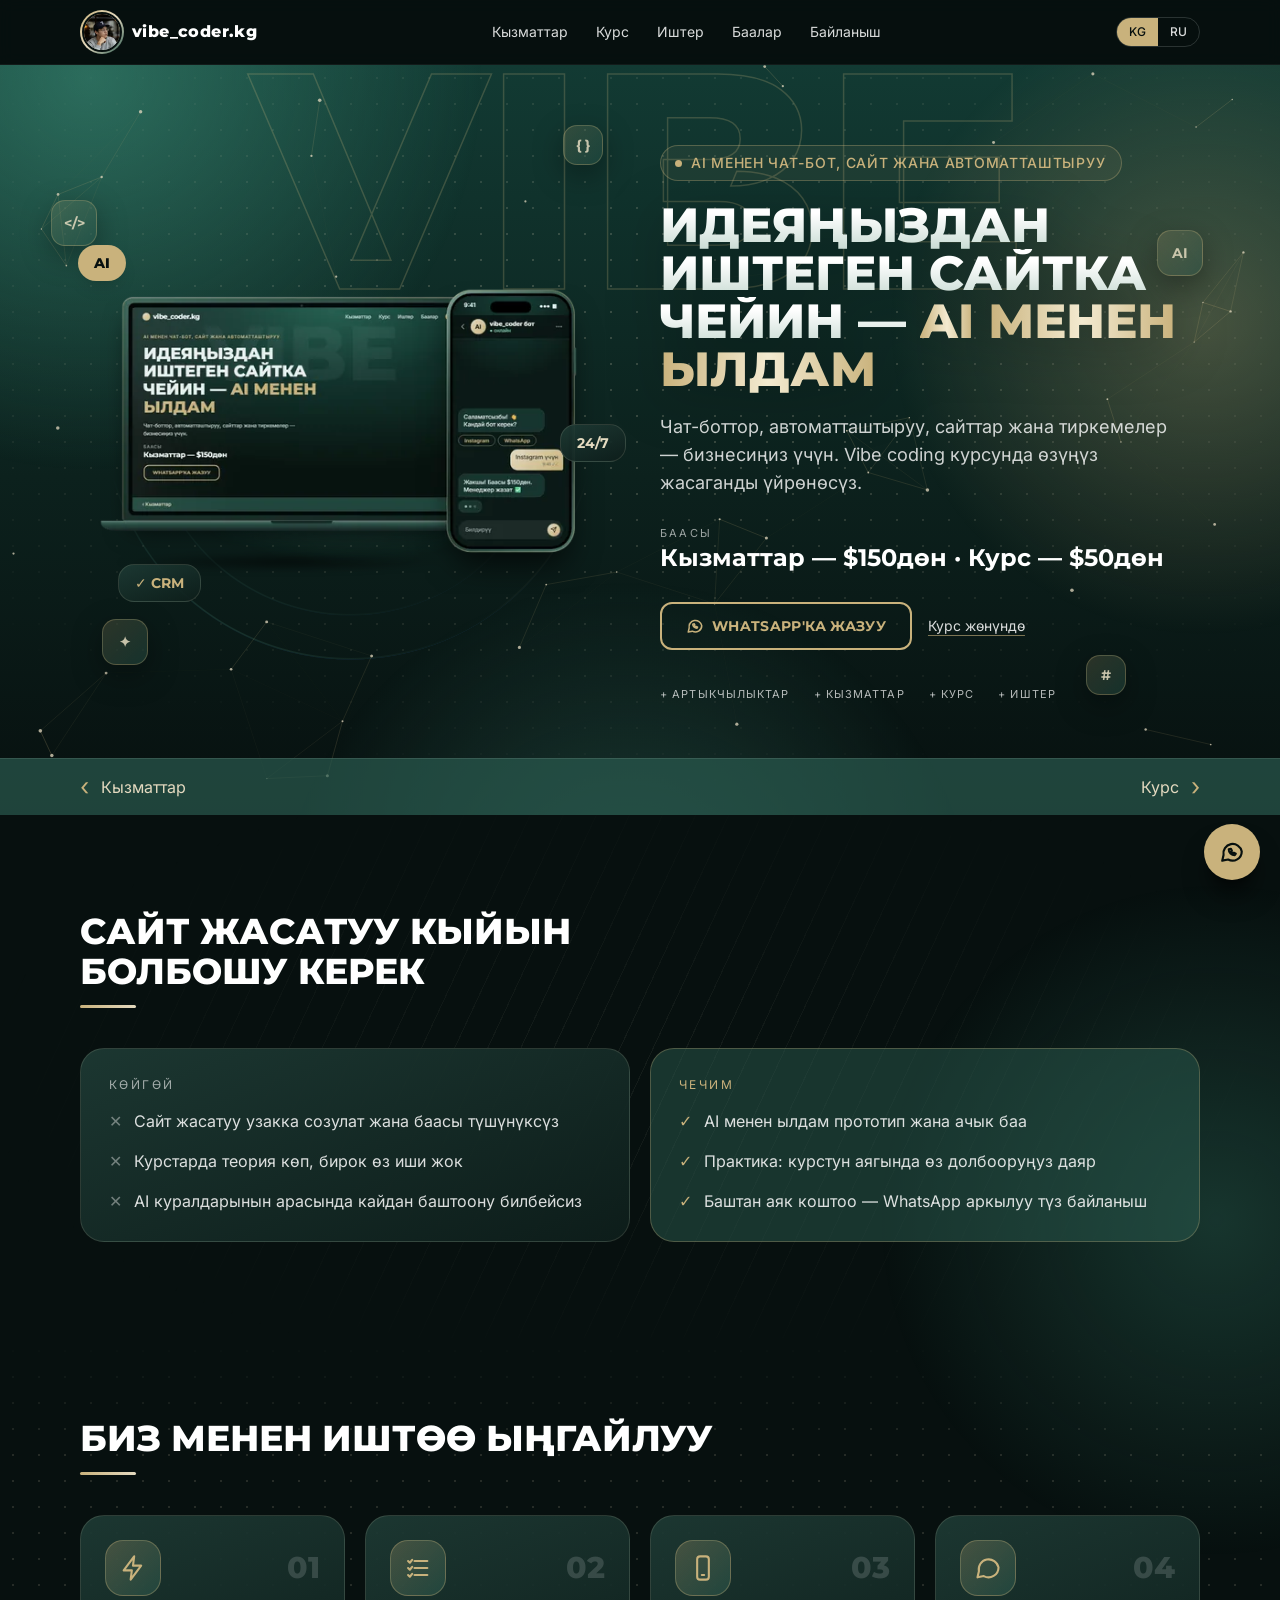
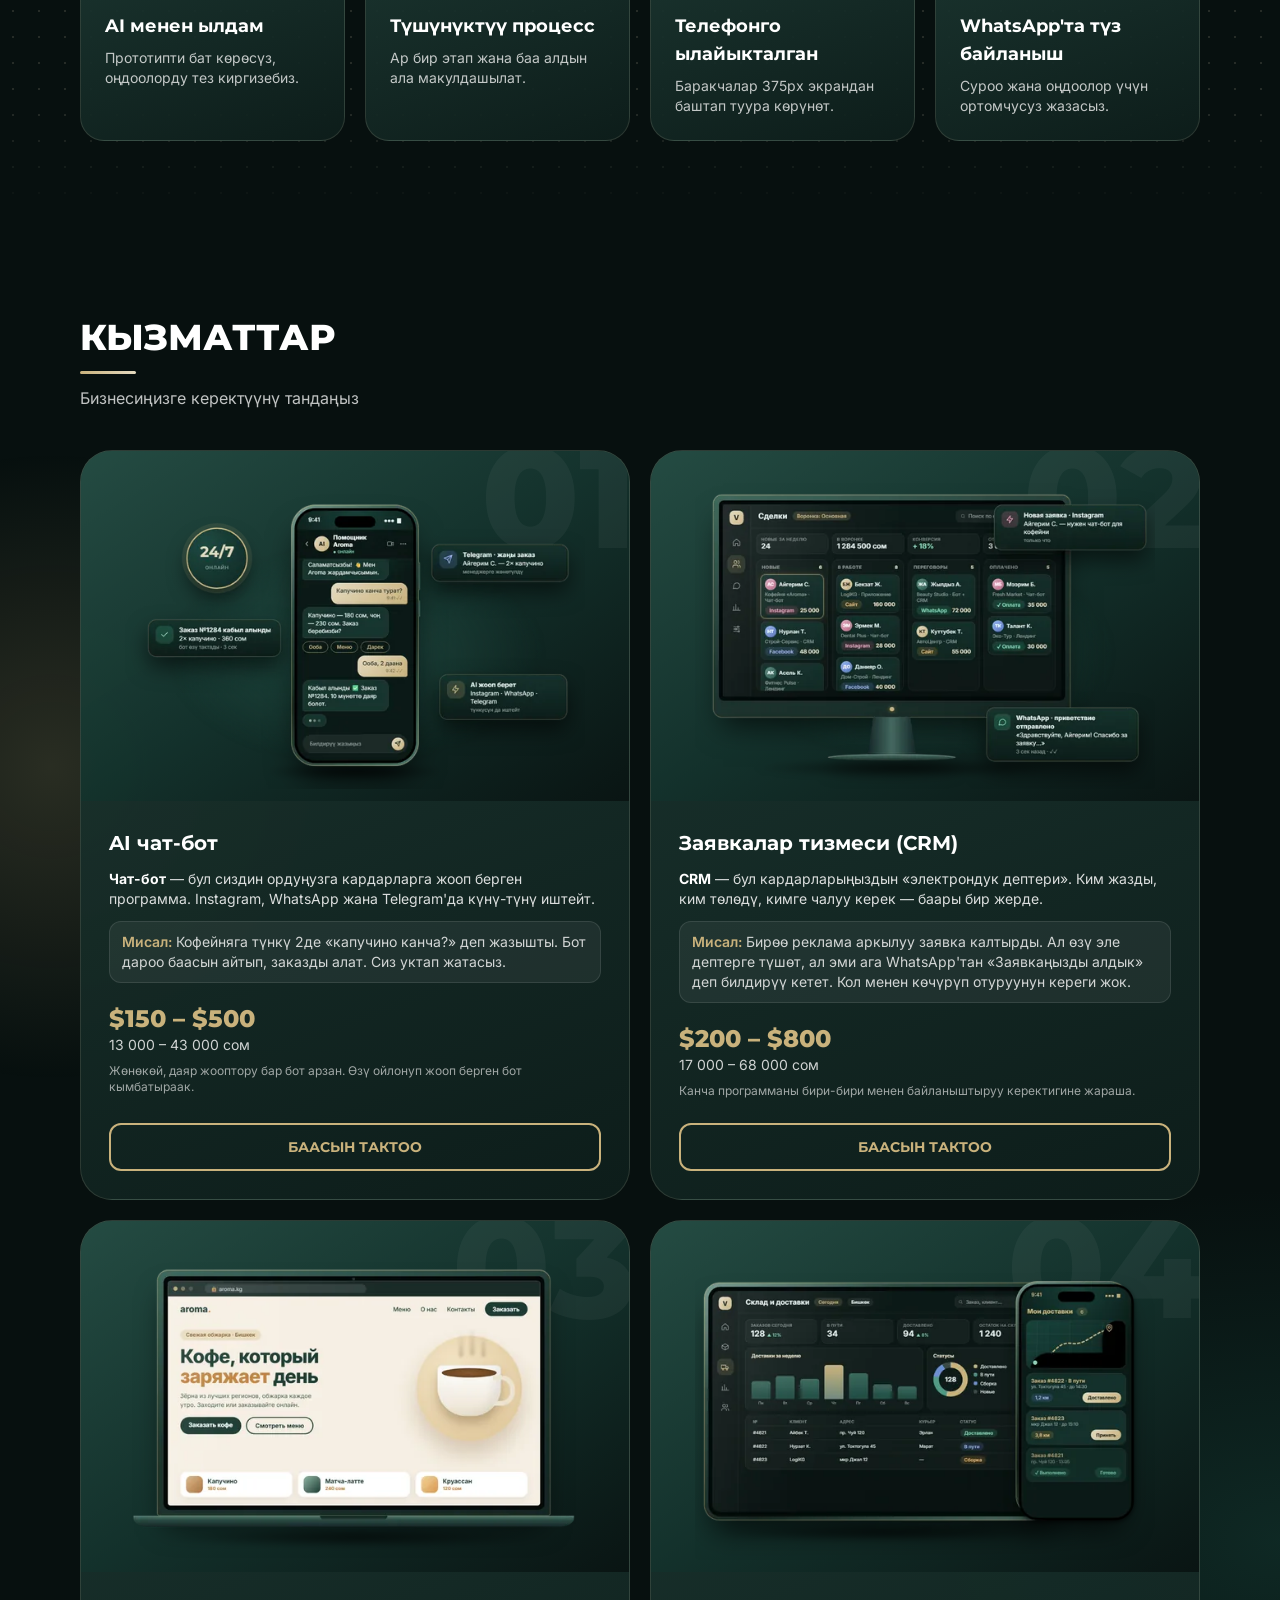
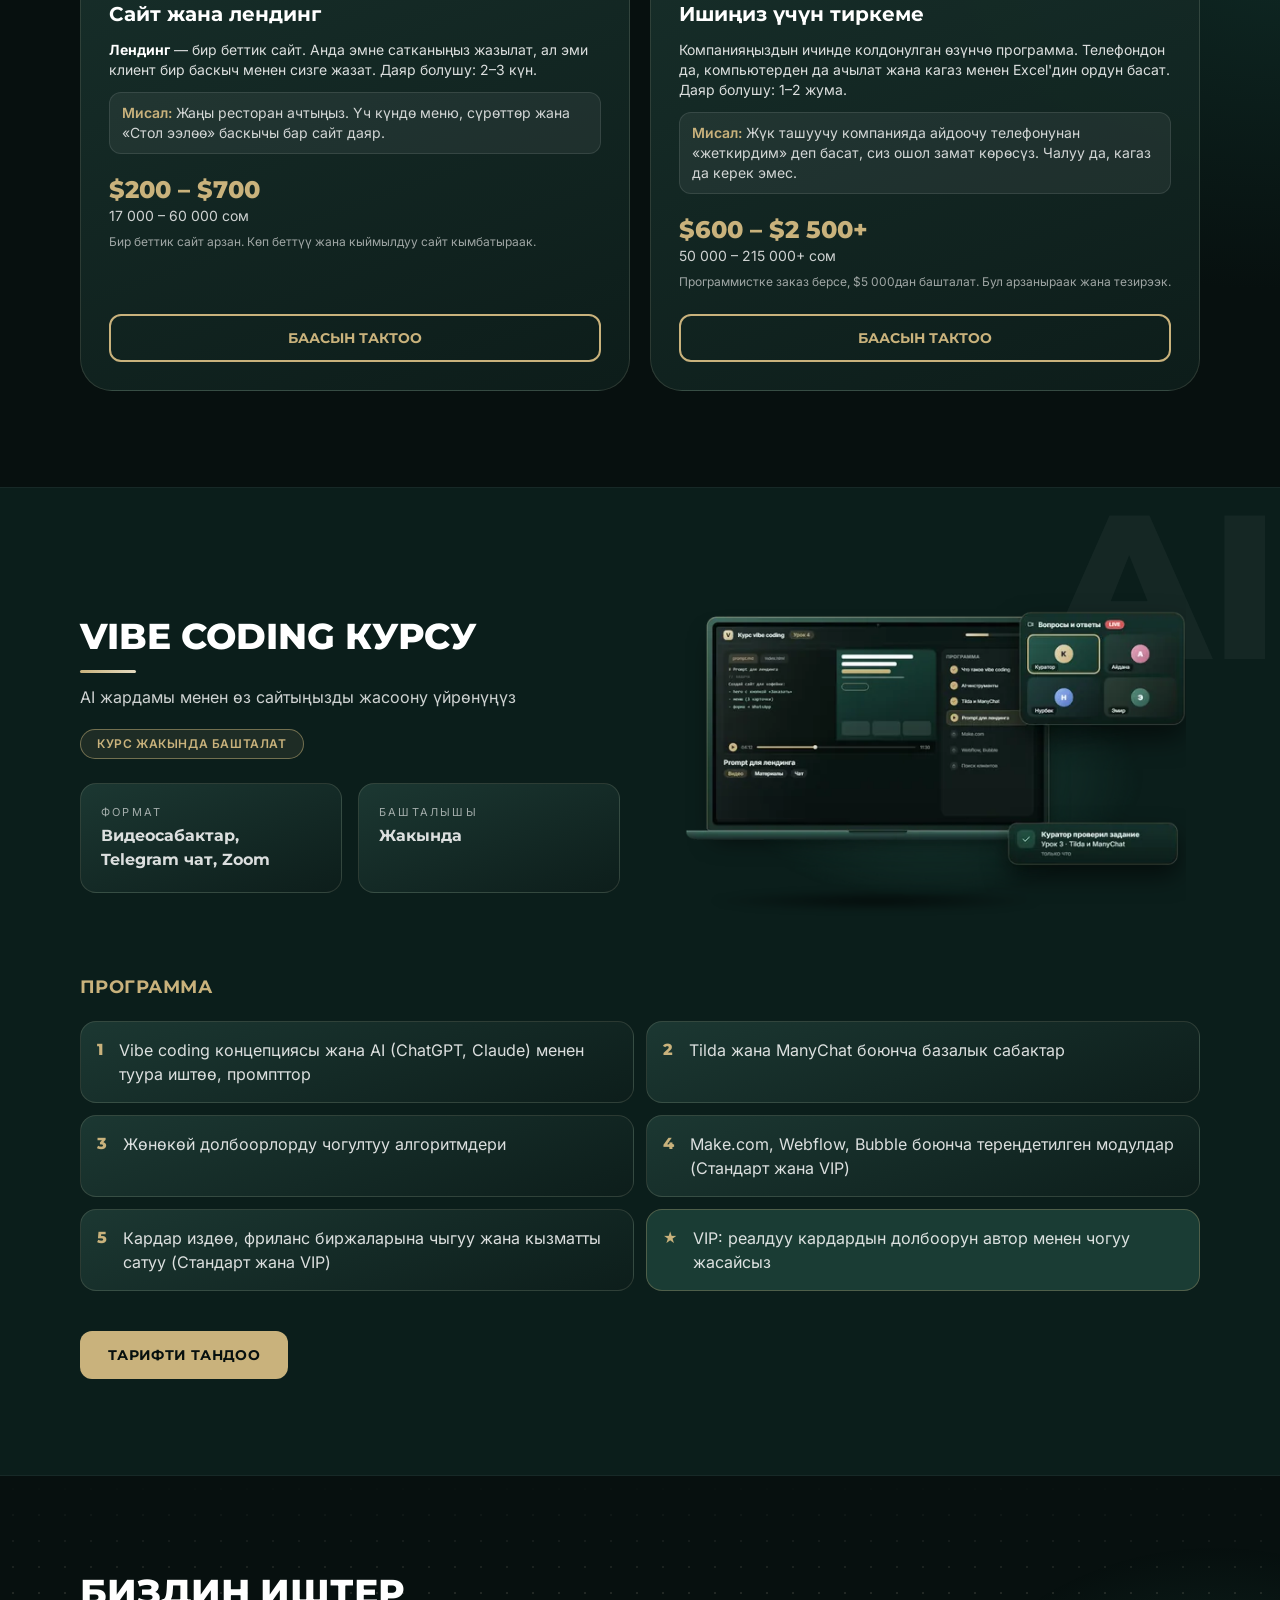
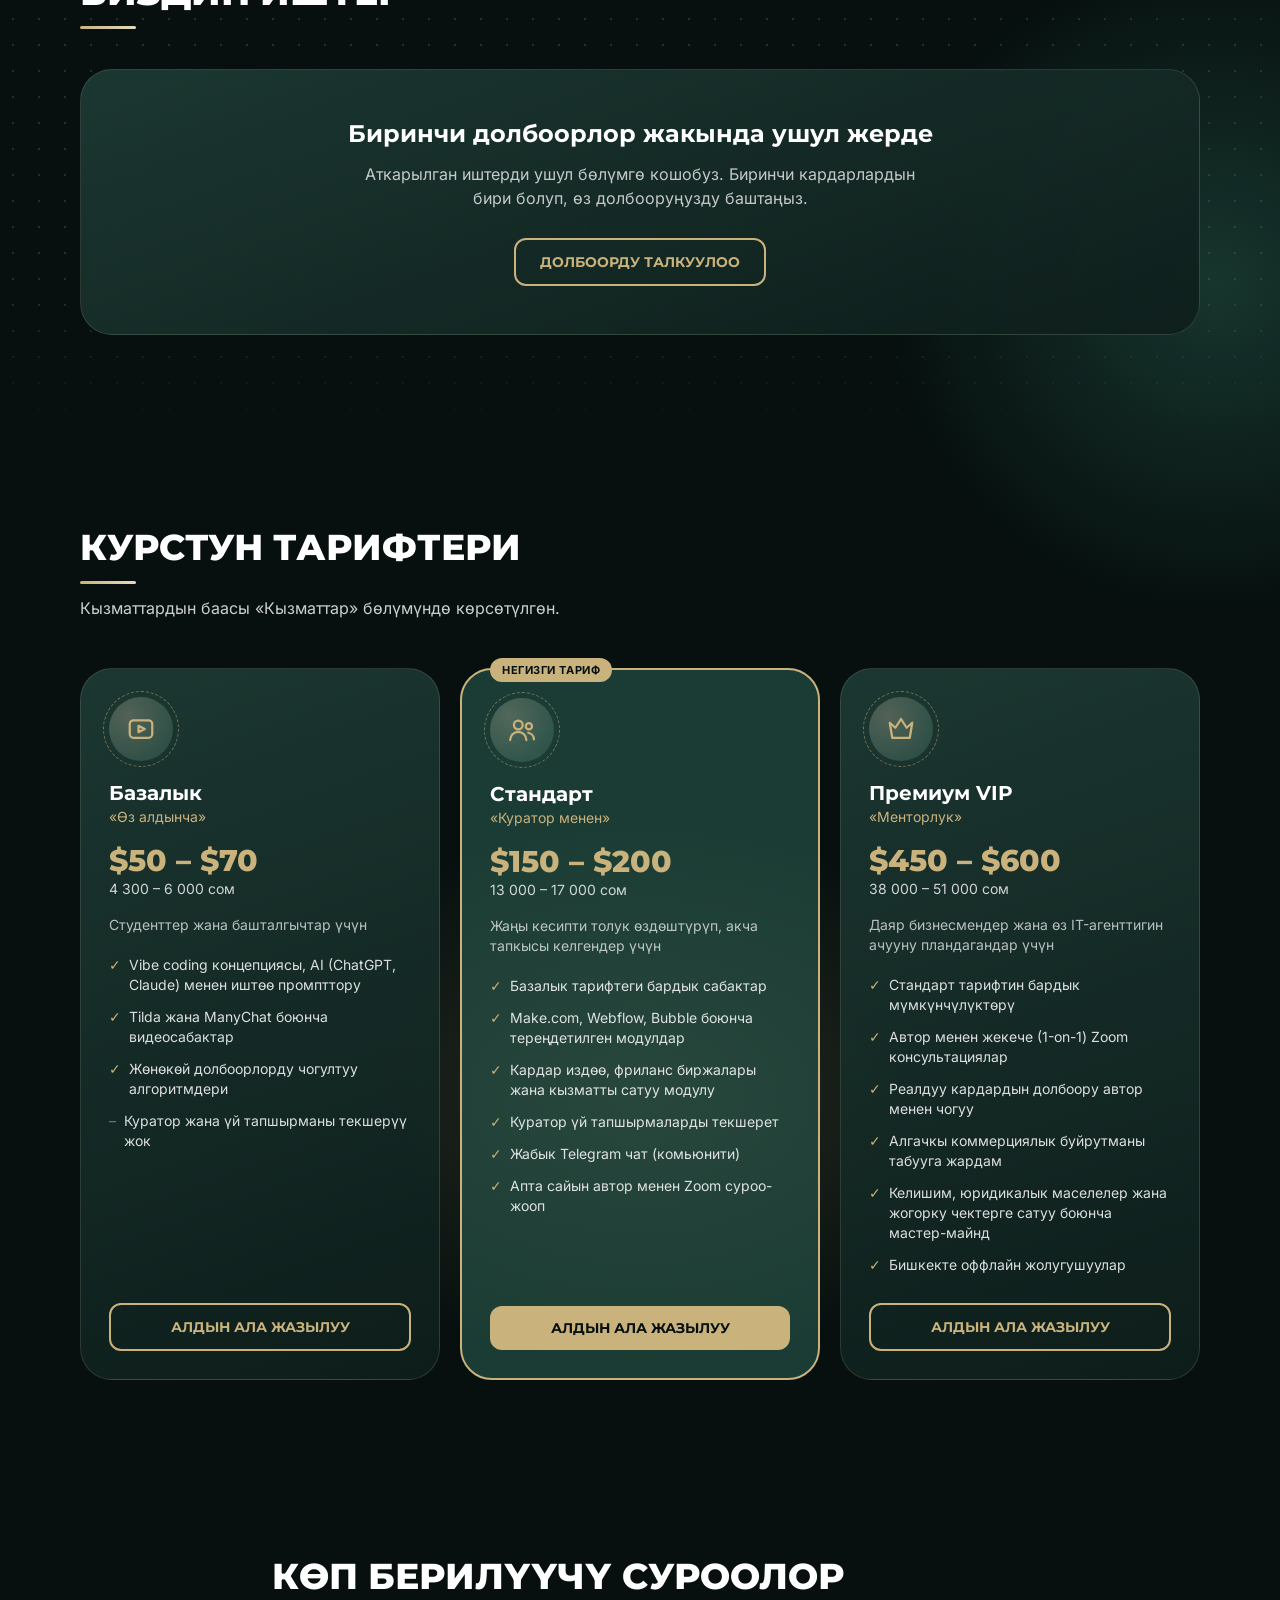
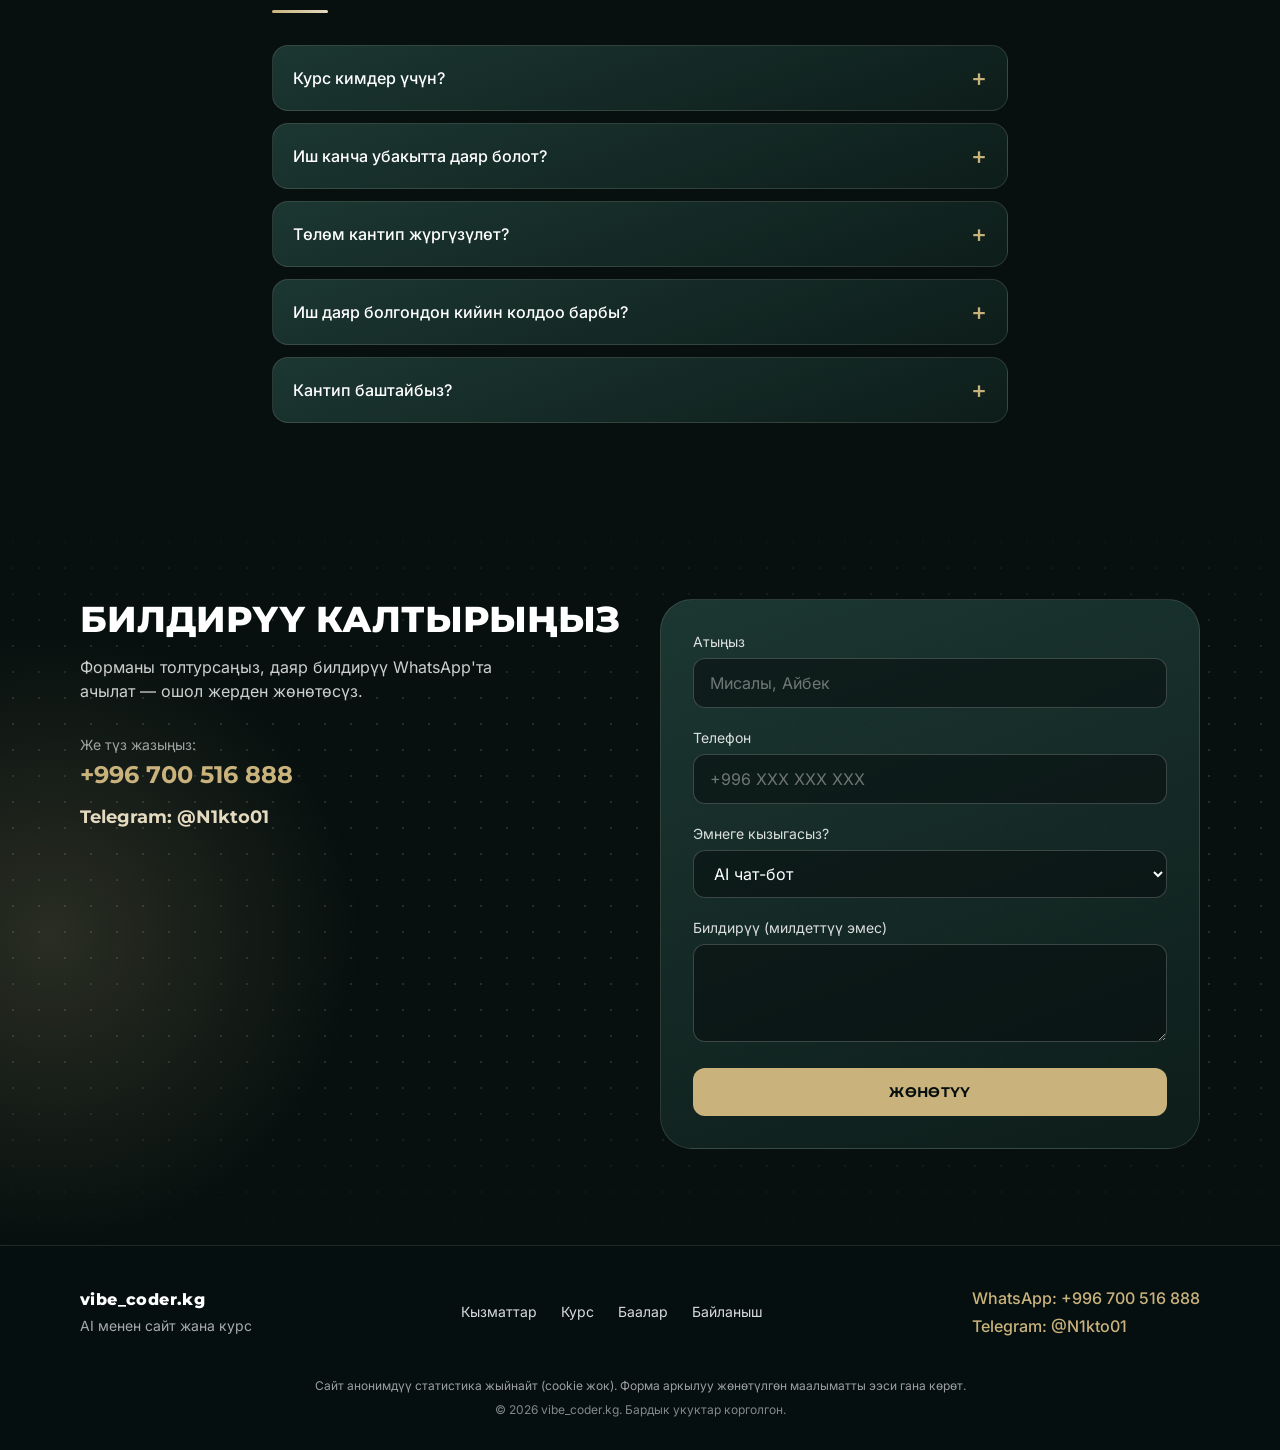
==== commit 3ac3e01e: "Update site" ====
--- a/index.html
+++ b/index.html
@@ -114,6 +114,68 @@
     .medal::before { content: ''; position: absolute; inset: -6px; border-radius: 50%; border: 1.5px dashed rgba(201,178,124,.55); animation: spin 20s linear infinite; }
     @keyframes spin { to { transform: rotate(360deg); } }
     @media (prefers-reduced-motion: reduce) { .medal::before { animation: none; } .icon-tile { transition: none; } }
+
+    /* ===== Фон, тор жана кооздоо (hero жана бөлүмдөр) ===== */
+    html, body { overflow-x: clip; }
+    @keyframes drift1 { 0%,100% { transform: translate3d(0,0,0) scale(1); } 50% { transform: translate3d(8vmax,6vmax,0) scale(1.12); } }
+    @keyframes drift2 { 0%,100% { transform: translate3d(0,0,0) scale(1); } 50% { transform: translate3d(-7vmax,5vmax,0) scale(1.1); } }
+    @keyframes drift3 { 0%,100% { transform: translate3d(0,0,0) scale(1); } 50% { transform: translate3d(5vmax,-6vmax,0) scale(1.15); } }
+    @keyframes spin { to { transform: rotate(360deg); } }
+    @keyframes pulseDot { 0%,100% { box-shadow: 0 0 0 0 rgba(201,178,124,.55); } 50% { box-shadow: 0 0 0 7px rgba(201,178,124,0); } }
+
+    .hero-bg { position: absolute; inset: 0; z-index: 0; pointer-events: none; overflow: hidden; }
+    .hero-bg > * { position: absolute; }
+    .orb { border-radius: 50%; will-change: transform; }
+    .orb-1 { width: 70vmax; height: 70vmax; left: -28vmax; top: -34vmax; background: radial-gradient(circle, rgba(70,160,135,.50) 0%, rgba(70,160,135,0) 62%); animation: drift1 26s ease-in-out infinite; }
+    .orb-2 { width: 56vmax; height: 56vmax; right: -22vmax; top: -8vmax; background: radial-gradient(circle, rgba(201,178,124,.30) 0%, rgba(201,178,124,0) 62%); animation: drift2 32s ease-in-out infinite; }
+    .orb-3 { width: 62vmax; height: 62vmax; left: 18%; bottom: -40vmax; background: radial-gradient(circle, rgba(42,90,79,.65) 0%, rgba(42,90,79,0) 62%); animation: drift3 38s ease-in-out infinite; }
+    .dotgrid { inset: 0; background-image: radial-gradient(rgba(228,218,192,.20) 1px, transparent 1.5px); background-size: 26px 26px;
+      -webkit-mask-image: radial-gradient(ellipse 85% 75% at 50% 40%, #000 20%, transparent 78%); mask-image: radial-gradient(ellipse 85% 75% at 50% 40%, #000 20%, transparent 78%); }
+    #heroCanvas { inset: 0; width: 100%; height: 100%; }
+    .tile { display: grid; place-items: center; width: 46px; height: 46px; border-radius: 14px; font: 700 14px/1 Montserrat, sans-serif; color: rgba(228,218,192,.85);
+      background: linear-gradient(135deg, rgba(201,178,124,.18), rgba(42,90,79,.40)); border: 1px solid rgba(201,178,124,.30); box-shadow: 0 10px 30px rgba(0,0,0,.35); }
+    .t1 { left: 4%; top: 18%; animation: floaty 7s ease-in-out infinite; }
+    .t2 { left: 44%; top: 8%; animation: floaty2 8s ease-in-out infinite; width: 40px; height: 40px; }
+    .t3 { right: 6%; top: 22%; animation: floaty 6.5s ease-in-out infinite .6s; }
+    .t4 { left: 8%; bottom: 20%; animation: floaty2 7.5s ease-in-out infinite .3s; }
+    .t5 { right: 12%; bottom: 16%; animation: floaty 9s ease-in-out infinite 1s; width: 40px; height: 40px; }
+    @media (max-width: 640px) { .tile { display: none; } .eyebrow { border-radius: 18px; line-height: 1.55; padding: 8px 14px; } }
+
+    /* Hero аталышы: градиент тамгалар, жумшак көлөкө, кичи сап — таблетка */
+    #heroTitle { filter: drop-shadow(0 8px 28px rgba(0,0,0,.35)); }
+    #heroTitle .w:not(.gw) > span { background: linear-gradient(180deg, #ffffff 25%, #c9dcd4 100%); -webkit-background-clip: text; background-clip: text; color: transparent; }
+    .eyebrow { display: inline-block; padding: 7px 16px 7px 14px; border-radius: 999px; border: 1px solid rgba(201,178,124,.32); background: rgba(201,178,124,.08); }
+    .eyebrow::before { content: ''; display: inline-block; width: 7px; height: 7px; margin-right: 9px; border-radius: 50%; background: #C9B27C; vertical-align: 1px; animation: pulseDot 2.4s ease-in-out infinite; }
+    .ghost-outline { color: transparent !important; -webkit-text-stroke: 1.5px rgba(201,178,124,.24); }
+
+    /* Hero сүрөтүнүн айланасындагы жарык шакектер */
+    .ring-wrap { position: absolute; left: 50%; top: 50%; width: 96%; aspect-ratio: 1; transform: translate(-50%,-52%); z-index: -1; pointer-events: none; }
+    .ring { position: absolute; inset: 0; border-radius: 50%; animation: spin 28s linear infinite;
+      background: conic-gradient(from 0deg, rgba(201,178,124,0) 0deg, rgba(201,178,124,.65) 70deg, rgba(201,178,124,0) 150deg, rgba(120,210,180,.45) 250deg, rgba(120,210,180,0) 330deg);
+      -webkit-mask: radial-gradient(farthest-side, transparent calc(100% - 2px), #000 calc(100% - 1px)); mask: radial-gradient(farthest-side, transparent calc(100% - 2px), #000 calc(100% - 1px)); }
+    .ring.r2 { inset: 9%; animation-duration: 40s; animation-direction: reverse; opacity: .7; }
+    .ring-glow { position: absolute; inset: 14%; border-radius: 50%; background: radial-gradient(circle, rgba(201,178,124,.22), rgba(201,178,124,0) 65%); }
+
+    /* Бөлүмдөрдүн артындагы кооздоо (контенттин артында, 100vw кеңдикте) */
+    section.deco { position: relative; isolation: isolate; }
+    section.deco::before, section.deco::after { content: ''; position: absolute; pointer-events: none; z-index: -1; }
+    .deco-dots::before { left: 50%; width: 100vw; top: 0; bottom: 0; transform: translateX(-50%);
+      background-image: radial-gradient(rgba(228,218,192,.14) 1px, transparent 1.5px); background-size: 26px 26px;
+      -webkit-mask-image: linear-gradient(180deg, transparent, #000 25%, #000 75%, transparent); mask-image: linear-gradient(180deg, transparent, #000 25%, #000 75%, transparent); }
+    .deco-lines::before { left: 50%; width: 100vw; top: 0; bottom: 0; transform: translateX(-50%);
+      background: repeating-linear-gradient(115deg, rgba(228,218,192,.06) 0 1px, transparent 1px 30px);
+      -webkit-mask-image: radial-gradient(ellipse 70% 80% at 50% 50%, #000 10%, transparent 75%); mask-image: radial-gradient(ellipse 70% 80% at 50% 50%, #000 10%, transparent 75%); }
+    .deco-orb-r::after { width: 60vmax; height: 60vmax; right: calc(50% - 50vw - 25vmax); top: 4%; border-radius: 50%; will-change: transform;
+      background: radial-gradient(circle, rgba(70,160,135,.26), rgba(70,160,135,0) 62%); animation: drift2 30s ease-in-out infinite; }
+    .deco-orb-l::after { width: 56vmax; height: 56vmax; left: calc(50% - 50vw - 24vmax); top: 10%; border-radius: 50%; will-change: transform;
+      background: radial-gradient(circle, rgba(201,178,124,.18), rgba(201,178,124,0) 62%); animation: drift1 34s ease-in-out infinite; }
+    .deco-spot::after { left: 50%; top: 52%; width: min(900px, 100vw); height: 600px; transform: translate(-50%,-30%);
+      background: radial-gradient(ellipse at center, rgba(201,178,124,.16), rgba(201,178,124,0) 65%); }
+
+    @media (prefers-reduced-motion: reduce) {
+      .orb, .tile, .ring, .deco-orb-r::after, .deco-orb-l::after, .eyebrow::before { animation: none !important; }
+    }
+
     @media (prefers-reduced-motion: reduce) {
       .w > span, .gw > span, .fx { transform: none; animation: none; opacity: 1; }
       .gw > span { color: #C9B27C; background: none; }
@@ -171,14 +233,22 @@
   <main id="main">
 
     <!-- ============ 1. HERO ============ -->
-    <section id="top" class="relative overflow-hidden" style="background: linear-gradient(180deg, #1f4a42 0%, #14342e 45%, rgba(7,16,15,0) 100%);">
-      <div class="ghost ghost-drift absolute -top-2 left-1/2 -translate-x-1/2 text-[34vw] md:text-[24vw] whitespace-nowrap" aria-hidden="true">VIBE</div>
+    <section id="top" class="relative overflow-hidden" style="background: linear-gradient(180deg, #123a33 0%, #0c211d 55%, rgba(7,16,15,0) 100%);">
+      <!-- Кыймылдуу фон: жарык шарлар, тор, байланышкан чекиттер, технологиялык белгилер -->
+      <div class="hero-bg" aria-hidden="true">
+        <div class="orb orb-1"></div><div class="orb orb-2"></div><div class="orb orb-3"></div>
+        <div class="dotgrid"></div>
+        <canvas id="heroCanvas"></canvas>
+        <span class="tile t1">&lt;/&gt;</span><span class="tile t2">{ }</span><span class="tile t3">AI</span><span class="tile t4">&#10022;</span><span class="tile t5">#</span>
+      </div>
+      <div class="ghost ghost-outline ghost-drift absolute -top-2 left-1/2 -translate-x-1/2 text-[34vw] md:text-[24vw] whitespace-nowrap" aria-hidden="true">VIBE</div>
 
       <div class="relative max-w-6xl mx-auto px-4 pt-12 pb-10 md:pt-20 md:pb-14 grid md:grid-cols-2 gap-10 items-center">
 
         <!-- Сол жак: ноутбуктагы сайт + калкып жүрүүчү белгилер (кооздоочу визуал) -->
         <div class="order-2 md:order-1" aria-hidden="true"> <!-- LCP: reveal колдонулбайт, JS күтпөй дароо көрүнөт -->
           <div class="relative max-w-lg mx-auto">
+            <div class="ring-wrap"><div class="ring-glow"></div><div class="ring"></div><div class="ring r2"></div></div>
             <img src="images/hero.webp" srcset="images/hero-sm.webp 560w, images/hero.webp 960w" sizes="(min-width: 768px) 512px, 92vw" alt="" width="960" height="640" class="float-a w-full h-auto" fetchpriority="high">
             <span class="float-b absolute -top-2 left-2 sm:-left-4 rounded-full bg-gold text-ink font-display font-extrabold text-sm px-4 py-2 shadow-lg">AI</span>
             <span class="float-a absolute top-1/2 -right-1 sm:-right-5 glass rounded-2xl px-4 py-2 font-display font-bold text-sm text-sand">24/7</span>
@@ -188,7 +258,7 @@
 
         <!-- Оң жак: аталыш, оффер, CTA -->
         <div class="order-1 md:order-2">
-          <p id="heroEyebrow" class="text-gold text-sm font-medium tracking-wider uppercase mb-4" data-i18n="hero.eyebrow">AI менен чат-бот, сайт жана автоматташтыруу</p>
+          <p id="heroEyebrow" class="eyebrow text-gold text-xs sm:text-sm font-medium tracking-wider uppercase mb-5" data-i18n="hero.eyebrow">AI менен чат-бот, сайт жана автоматташтыруу</p>
           <h1 id="heroTitle" class="font-display font-extrabold uppercase text-3xl sm:text-4xl lg:text-5xl leading-tight text-white" data-i18n="hero.title">Идеяңыздан иштеген сайтка чейин — <span class="text-gold">AI менен ылдам</span></h1>
           <p class="fx mt-5 text-base md:text-lg text-white/80 max-w-lg" style="--d:1.1s" data-i18n="hero.sub">Чат-боттор, автоматташтыруу, сайттар жана тиркемелер — бизнесиңиз үчүн. Vibe coding курсунда өзүңүз жасаганды үйрөнөсүз.</p>
 
@@ -225,7 +295,7 @@
     </section>
 
     <!-- ============ 2. КӨЙГӨЙ ЖАНА ЧЕЧИМ ============ -->
-    <section id="problem" class="max-w-6xl mx-auto px-4 py-16 md:py-24">
+    <section id="problem" class="deco deco-lines deco-orb-r max-w-6xl mx-auto px-4 py-16 md:py-24">
       <h2 class="font-display font-extrabold uppercase text-2xl md:text-4xl text-white max-w-2xl reveal" data-i18n="prob.title">Сайт жасатуу кыйын болбошу керек</h2>
       <div class="mt-10 grid md:grid-cols-2 gap-5">
         <div class="glass rounded-3xl p-7 reveal">
@@ -248,7 +318,7 @@
     </section>
 
     <!-- ============ 3. АРТЫКЧЫЛЫКТАР ============ -->
-    <section id="advantages" class="max-w-6xl mx-auto px-4 py-16 md:py-20">
+    <section id="advantages" class="deco deco-dots max-w-6xl mx-auto px-4 py-16 md:py-20">
       <h2 class="font-display font-extrabold uppercase text-2xl md:text-4xl text-white reveal" data-i18n="adv.title">Биз менен иштөө ыңгайлуу</h2>
       <div class="mt-10 grid sm:grid-cols-2 lg:grid-cols-4 gap-5">
         <article class="adv-card glass rounded-3xl p-6 reveal">
@@ -275,7 +345,7 @@
     </section>
 
     <!-- ============ 4. КЫЗМАТТАР ============ -->
-    <section id="services" class="max-w-6xl mx-auto px-4 py-16 md:py-24">
+    <section id="services" class="deco deco-orb-l max-w-6xl mx-auto px-4 py-16 md:py-24">
       <h2 class="font-display font-extrabold uppercase text-2xl md:text-4xl text-white reveal" data-i18n="nav.services">Кызматтар</h2>
       <p class="mt-3 text-white/75 reveal" data-i18n="srv.sub">Бизнесиңизге керектүүнү тандаңыз</p>
       <div class="mt-10 grid md:grid-cols-2 gap-5">
@@ -386,30 +456,12 @@
     </section>
 
     <!-- ============ 6. БИЗДИН ИШТЕР ============ -->
-    <section id="works" class="max-w-6xl mx-auto px-4 py-16 md:py-24">
+    <section id="works" class="deco deco-dots deco-orb-r max-w-6xl mx-auto px-4 py-16 md:py-24">
       <h2 class="font-display font-extrabold uppercase text-2xl md:text-4xl text-white reveal" data-i18n="wk.title">Биздин иштер</h2>
-      <div class="mt-10 grid md:grid-cols-2 gap-5">
-        <article class="svc-card glass rounded-[2rem] overflow-hidden flex flex-col reveal">
-          <div class="relative overflow-hidden bg-gradient-to-br from-moss/60 via-forest/70 to-ink/80 px-6 py-10 grid place-items-center">
-            <span class="ghost absolute -right-2 -top-3 text-[8rem] sm:text-[9rem] select-none" aria-hidden="true">TG</span>
-            <div class="relative text-center">
-              <span class="float-a inline-grid place-items-center w-20 h-20 rounded-3xl border border-gold/40 bg-ink/50 text-gold"><svg width="40" height="40" viewBox="0 0 24 24" fill="none" stroke="currentColor" stroke-width="1.6" stroke-linecap="round" stroke-linejoin="round" aria-hidden="true"><path d="M22 2 11 13M22 2l-7 20-4-9-9-4z"/></svg></span>
-              <p class="mt-4 font-display font-extrabold text-2xl text-white">Altynkazan</p>
-              <span class="mt-2 inline-block rounded-full border border-gold/50 bg-gold/10 px-3 py-1 text-xs font-semibold tracking-wider text-gold uppercase" data-i18n="wk.p1.chip">Telegram мини-тиркеме</span>
-            </div>
-          </div>
-          <div class="p-7 flex flex-col flex-1">
-            <h3 class="font-display font-bold text-xl text-white" data-i18n="wk.p1.t">Fast food үчүн Telegram тиркемеси</h3>
-            <p class="mt-3 text-sm text-white/85 flex-1" data-i18n="wk.p1.d">Telegram'дын ичинде ачылган тиркеме. Клиент эч нерсе жүктөбөйт: шилтемени басып эле колдонот. Муну биз өзүбүз жасадык.</p>
-            <a href="https://t.me/antigravity_fastfood_bot?startapp" target="_blank" rel="noopener noreferrer" class="mt-6 text-center rounded-xl border-2 border-gold text-gold hover:bg-gold hover:text-ink transition px-5 py-3 font-display font-bold uppercase text-sm" data-i18n="wk.p1.btn">Telegram'да ачуу</a>
-          </div>
-        </article>
-
-        <article class="rounded-[2rem] border-2 border-dashed border-gold/30 p-7 md:p-10 flex flex-col justify-center text-center reveal">
-          <p class="font-display font-bold text-xl text-white" data-i18n="wk.soon.t">Кийинки долбоор сиздики болушу мүмкүн</p>
-          <p class="mt-3 text-sm text-white/75" data-i18n="wk.soon.d">Бул бөлүмгө аткарылган иштерди кошуп турабыз. Өз долбооруңузду биринчилерден болуп баштаңыз.</p>
-          <a href="https://wa.me/996700516888" data-wa="hero" target="_blank" rel="noopener noreferrer" class="mt-6 mx-auto inline-flex rounded-xl bg-gold text-ink hover:bg-sand transition px-6 py-3 font-display font-bold uppercase text-sm" data-i18n="wk.cta">Долбоорду талкуулоо</a>
-        </article>
+      <div class="mt-10 glass rounded-[2rem] p-8 md:p-12 text-center reveal">
+        <p class="font-display font-bold text-xl md:text-2xl text-white" data-i18n="wk.soon.t">Биринчи долбоорлор жакында ушул жерде</p>
+        <p class="mt-3 text-white/75 max-w-xl mx-auto" data-i18n="wk.soon.d">Аткарылган иштерди ушул бөлүмгө кошобуз. Биринчи кардарлардын бири болуп, өз долбооруңузду баштаңыз.</p>
+        <a href="https://wa.me/996700516888" data-wa="hero" target="_blank" rel="noopener noreferrer" class="mt-7 inline-flex rounded-xl border-2 border-gold text-gold hover:bg-gold hover:text-ink transition px-6 py-3 font-display font-bold uppercase text-sm" data-i18n="wk.cta">Долбоорду талкуулоо</a>
       </div>
     </section>
 
@@ -425,7 +477,7 @@
     </section>
 
     <!-- ============ 8. БААЛАР ============ -->
-    <section id="pricing" class="max-w-6xl mx-auto px-4 py-16 md:py-24">
+    <section id="pricing" class="deco deco-spot max-w-6xl mx-auto px-4 py-16 md:py-24">
       <h2 class="font-display font-extrabold uppercase text-2xl md:text-4xl text-white reveal" data-i18n="pr.title">Курстун тарифтери</h2>
       <p class="mt-3 text-white/80 reveal" data-i18n="pr.note">Кызматтардын баасы «Кызматтар» бөлүмүндө көрсөтүлгөн.</p>
 
@@ -512,7 +564,7 @@
     </section>
 
     <!-- ============ 10. БАЙЛАНЫШ ФОРМАСЫ ============ -->
-    <section id="contact" class="max-w-6xl mx-auto px-4 py-16 md:py-24">
+    <section id="contact" class="deco deco-dots deco-orb-l max-w-6xl mx-auto px-4 py-16 md:py-24">
       <div class="grid md:grid-cols-2 gap-10 items-start">
         <div class="reveal">
           <h2 class="font-display font-extrabold uppercase text-2xl md:text-4xl text-white" data-i18n="ct.title">Билдирүү калтырыңыз</h2>
--- a/css/styles.css
+++ b/css/styles.css
@@ -1,2 +1,2 @@
 @font-face{font-family:Inter;font-style:normal;font-weight:400 700;font-display:swap;src:url(../fonts/inter-cyrillic-ext.woff2) format("woff2");unicode-range:u+0460-052f,u+1c80-1c8a,u+20b4,u+2de0-2dff,u+a640-a69f,u+fe2e-fe2f}@font-face{font-family:Inter;font-style:normal;font-weight:400 700;font-display:swap;src:url(../fonts/inter-cyrillic.woff2) format("woff2");unicode-range:u+0301,u+0400-045f,u+0490-0491,u+04b0-04b1,u+2116}@font-face{font-family:Inter;font-style:normal;font-weight:400 700;font-display:swap;src:url(../fonts/inter-latin.woff2) format("woff2");unicode-range:u+00??,u+0131,u+0152-0153,u+02bb-02bc,u+02c6,u+02da,u+02dc,u+0304,u+0308,u+0329,u+2000-206f,u+20ac,u+2122,u+2191,u+2193,u+2212,u+2215,u+feff,u+fffd}@font-face{font-family:Montserrat;font-style:normal;font-weight:700 800;font-display:swap;src:url(../fonts/montserrat-cyrillic-ext.woff2) format("woff2");unicode-range:u+0460-052f,u+1c80-1c8a,u+20b4,u+2de0-2dff,u+a640-a69f,u+fe2e-fe2f}@font-face{font-family:Montserrat;font-style:normal;font-weight:700 800;font-display:swap;src:url(../fonts/montserrat-cyrillic.woff2) format("woff2");unicode-range:u+0301,u+0400-045f,u+0490-0491,u+04b0-04b1,u+2116}@font-face{font-family:Montserrat;font-style:normal;font-weight:700 800;font-display:swap;src:url(../fonts/montserrat-latin.woff2) format("woff2");unicode-range:u+00??,u+0131,u+0152-0153,u+02bb-02bc,u+02c6,u+02da,u+02dc,u+0304,u+0308,u+0329,u+2000-206f,u+20ac,u+2122,u+2191,u+2193,u+2212,u+2215,u+feff,u+fffd}*,:after,:before{--tw-border-spacing-x:0;--tw-border-spacing-y:0;--tw-translate-x:0;--tw-translate-y:0;--tw-rotate:0;--tw-skew-x:0;--tw-skew-y:0;--tw-scale-x:1;--tw-scale-y:1;--tw-pan-x: ;--tw-pan-y: ;--tw-pinch-zoom: ;--tw-scroll-snap-strictness:proximity;--tw-gradient-from-position: ;--tw-gradient-via-position: ;--tw-gradient-to-position: ;--tw-ordinal: ;--tw-slashed-zero: ;--tw-numeric-figure: ;--tw-numeric-spacing: ;--tw-numeric-fraction: ;--tw-ring-inset: ;--tw-ring-offset-width:0px;--tw-ring-offset-color:#fff;--tw-ring-color:rgba(59,130,246,.5);--tw-ring-offset-shadow:0 0 #0000;--tw-ring-shadow:0 0 #0000;--tw-shadow:0 0 #0000;--tw-shadow-colored:0 0 #0000;--tw-blur: ;--tw-brightness: ;--tw-contrast: ;--tw-grayscale: ;--tw-hue-rotate: ;--tw-invert: ;--tw-saturate: ;--tw-sepia: ;--tw-drop-shadow: ;--tw-backdrop-blur: ;--tw-backdrop-brightness: ;--tw-backdrop-contrast: ;--tw-backdrop-grayscale: ;--tw-backdrop-hue-rotate: ;--tw-backdrop-invert: ;--tw-backdrop-opacity: ;--tw-backdrop-saturate: ;--tw-backdrop-sepia: ;--tw-contain-size: ;--tw-contain-layout: ;--tw-contain-paint: ;--tw-contain-style: }::backdrop{--tw-border-spacing-x:0;--tw-border-spacing-y:0;--tw-translate-x:0;--tw-translate-y:0;--tw-rotate:0;--tw-skew-x:0;--tw-skew-y:0;--tw-scale-x:1;--tw-scale-y:1;--tw-pan-x: ;--tw-pan-y: ;--tw-pinch-zoom: ;--tw-scroll-snap-strictness:proximity;--tw-gradient-from-position: ;--tw-gradient-via-position: ;--tw-gradient-to-position: ;--tw-ordinal: ;--tw-slashed-zero: ;--tw-numeric-figure: ;--tw-numeric-spacing: ;--tw-numeric-fraction: ;--tw-ring-inset: ;--tw-ring-offset-width:0px;--tw-ring-offset-color:#fff;--tw-ring-color:rgba(59,130,246,.5);--tw-ring-offset-shadow:0 0 #0000;--tw-ring-shadow:0 0 #0000;--tw-shadow:0 0 #0000;--tw-shadow-colored:0 0 #0000;--tw-blur: ;--tw-brightness: ;--tw-contrast: ;--tw-grayscale: ;--tw-hue-rotate: ;--tw-invert: ;--tw-saturate: ;--tw-sepia: ;--tw-drop-shadow: ;--tw-backdrop-blur: ;--tw-backdrop-brightness: ;--tw-backdrop-contrast: ;--tw-backdrop-grayscale: ;--tw-backdrop-hue-rotate: ;--tw-backdrop-invert: ;--tw-backdrop-opacity: ;--tw-backdrop-saturate: ;--tw-backdrop-sepia: ;--tw-contain-size: ;--tw-contain-layout: ;--tw-contain-paint: ;--tw-contain-style: }
-/*! tailwindcss v3.4.19 | MIT License | https://tailwindcss.com*/*,:after,:before{box-sizing:border-box;border:0 solid #e5e7eb}:after,:before{--tw-content:""}:host,html{line-height:1.5;-webkit-text-size-adjust:100%;-moz-tab-size:4;-o-tab-size:4;tab-size:4;font-family:ui-sans-serif,system-ui,sans-serif,Apple Color Emoji,Segoe UI Emoji,Segoe UI Symbol,Noto Color Emoji;font-feature-settings:normal;font-variation-settings:normal;-webkit-tap-highlight-color:transparent}body{margin:0;line-height:inherit}hr{height:0;color:inherit;border-top-width:1px}abbr:where([title]){-webkit-text-decoration:underline dotted;text-decoration:underline dotted}h1,h2,h3,h4,h5,h6{font-size:inherit;font-weight:inherit}a{color:inherit;text-decoration:inherit}b,strong{font-weight:bolder}code,kbd,pre,samp{font-family:ui-monospace,SFMono-Regular,Menlo,Monaco,Consolas,Liberation Mono,Courier New,monospace;font-feature-settings:normal;font-variation-settings:normal;font-size:1em}small{font-size:80%}sub,sup{font-size:75%;line-height:0;position:relative;vertical-align:baseline}sub{bottom:-.25em}sup{top:-.5em}table{text-indent:0;border-color:inherit;border-collapse:collapse}button,input,optgroup,select,textarea{font-family:inherit;font-feature-settings:inherit;font-variation-settings:inherit;font-size:100%;font-weight:inherit;line-height:inherit;letter-spacing:inherit;color:inherit;margin:0;padding:0}button,select{text-transform:none}button,input:where([type=button]),input:where([type=reset]),input:where([type=submit]){-webkit-appearance:button;background-color:transparent;background-image:none}:-moz-focusring{outline:auto}:-moz-ui-invalid{box-shadow:none}progress{vertical-align:baseline}::-webkit-inner-spin-button,::-webkit-outer-spin-button{height:auto}[type=search]{-webkit-appearance:textfield;outline-offset:-2px}::-webkit-search-decoration{-webkit-appearance:none}::-webkit-file-upload-button{-webkit-appearance:button;font:inherit}summary{display:list-item}blockquote,dd,dl,figure,h1,h2,h3,h4,h5,h6,hr,p,pre{margin:0}fieldset{margin:0}fieldset,legend{padding:0}menu,ol,ul{list-style:none;margin:0;padding:0}dialog{padding:0}textarea{resize:vertical}input::-moz-placeholder,textarea::-moz-placeholder{opacity:1;color:#9ca3af}input::placeholder,textarea::placeholder{opacity:1;color:#9ca3af}[role=button],button{cursor:pointer}:disabled{cursor:default}audio,canvas,embed,iframe,img,object,svg,video{display:block;vertical-align:middle}img,video{max-width:100%;height:auto}[hidden]:where(:not([hidden=until-found])){display:none}.sr-only{position:absolute;width:1px;height:1px;padding:0;margin:-1px;overflow:hidden;clip:rect(0,0,0,0);white-space:nowrap;border-width:0}.fixed{position:fixed}.absolute{position:absolute}.relative{position:relative}.sticky{position:sticky}.-bottom-2{bottom:-.5rem}.-right-1{right:-.25rem}.-right-2{right:-.5rem}.-top-2{top:-.5rem}.-top-3{top:-.75rem}.bottom-5{bottom:1.25rem}.left-1\/2{left:50%}.left-2{left:.5rem}.left-6{left:1.5rem}.left-7{left:1.75rem}.left-\[-9999px\]{left:-9999px}.right-0{right:0}.right-5{right:1.25rem}.top-0{top:0}.top-1\/2{top:50%}.top-4{top:1rem}.top-auto{top:auto}.z-40{z-index:40}.order-1{order:1}.order-2{order:2}.mx-auto{margin-left:auto;margin-right:auto}.mb-1\.5{margin-bottom:.375rem}.mb-4{margin-bottom:1rem}.mt-1{margin-top:.25rem}.mt-1\.5{margin-top:.375rem}.mt-10{margin-top:2.5rem}.mt-12{margin-top:3rem}.mt-2{margin-top:.5rem}.mt-3{margin-top:.75rem}.mt-4{margin-top:1rem}.mt-5{margin-top:1.25rem}.mt-6{margin-top:1.5rem}.mt-7{margin-top:1.75rem}.mt-8{margin-top:2rem}.mt-9{margin-top:2.25rem}.block{display:block}.inline-block{display:inline-block}.flex{display:flex}.inline-flex{display:inline-flex}.grid{display:grid}.inline-grid{display:inline-grid}.hidden{display:none}.h-10{height:2.5rem}.h-14{height:3.5rem}.h-16{height:4rem}.h-20{height:5rem}.h-auto{height:auto}.h-px{height:1px}.w-10{width:2.5rem}.w-14{width:3.5rem}.w-20{width:5rem}.w-full{width:100%}.w-px{width:1px}.max-w-2xl{max-width:42rem}.max-w-3xl{max-width:48rem}.max-w-6xl{max-width:72rem}.max-w-\[460px\]{max-width:460px}.max-w-lg{max-width:32rem}.max-w-md{max-width:28rem}.max-w-xl{max-width:36rem}.flex-1{flex:1 1 0%}.shrink-0{flex-shrink:0}.-translate-x-1\/2{--tw-translate-x:-50%}.-translate-x-1\/2,.transform{transform:translate(var(--tw-translate-x),var(--tw-translate-y)) rotate(var(--tw-rotate)) skewX(var(--tw-skew-x)) skewY(var(--tw-skew-y)) scaleX(var(--tw-scale-x)) scaleY(var(--tw-scale-y))}.cursor-pointer{cursor:pointer}.select-none{-webkit-user-select:none;-moz-user-select:none;user-select:none}.flex-col{flex-direction:column}.flex-wrap{flex-wrap:wrap}.place-items-center{place-items:center}.items-start{align-items:flex-start}.items-center{align-items:center}.items-stretch{align-items:stretch}.justify-center{justify-content:center}.justify-between{justify-content:space-between}.gap-1{gap:.25rem}.gap-10{gap:2.5rem}.gap-2{gap:.5rem}.gap-3{gap:.75rem}.gap-4{gap:1rem}.gap-5{gap:1.25rem}.gap-6{gap:1.5rem}.gap-7{gap:1.75rem}.gap-x-6{-moz-column-gap:1.5rem;column-gap:1.5rem}.gap-y-2{row-gap:.5rem}.space-y-3>:not([hidden])~:not([hidden]){--tw-space-y-reverse:0;margin-top:calc(.75rem*(1 - var(--tw-space-y-reverse)));margin-bottom:calc(.75rem*var(--tw-space-y-reverse))}.space-y-4>:not([hidden])~:not([hidden]){--tw-space-y-reverse:0;margin-top:calc(1rem*(1 - var(--tw-space-y-reverse)));margin-bottom:calc(1rem*var(--tw-space-y-reverse))}.space-y-5>:not([hidden])~:not([hidden]){--tw-space-y-reverse:0;margin-top:calc(1.25rem*(1 - var(--tw-space-y-reverse)));margin-bottom:calc(1.25rem*var(--tw-space-y-reverse))}.overflow-hidden{overflow:hidden}.whitespace-nowrap{white-space:nowrap}.rounded{border-radius:.25rem}.rounded-2xl{border-radius:1rem}.rounded-3xl{border-radius:1.5rem}.rounded-\[2rem\]{border-radius:2rem}.rounded-full{border-radius:9999px}.rounded-lg{border-radius:.5rem}.rounded-xl{border-radius:.75rem}.border{border-width:1px}.border-2{border-width:2px}.border-y{border-top-width:1px}.border-b,.border-y{border-bottom-width:1px}.border-t{border-top-width:1px}.border-dashed{border-style:dashed}.border-\[\#F5B7A8\]{--tw-border-opacity:1;border-color:rgb(245 183 168/var(--tw-border-opacity,1))}.border-gold{--tw-border-opacity:1;border-color:rgb(201 178 124/var(--tw-border-opacity,1))}.border-gold\/30{border-color:hsla(42,42%,64%,.3)}.border-gold\/40{border-color:hsla(42,42%,64%,.4)}.border-gold\/50{border-color:hsla(42,42%,64%,.5)}.border-ink{--tw-border-opacity:1;border-color:rgb(7 16 15/var(--tw-border-opacity,1))}.border-white\/10{border-color:hsla(0,0%,100%,.1)}.border-white\/15{border-color:hsla(0,0%,100%,.15)}.border-white\/20{border-color:hsla(0,0%,100%,.2)}.border-white\/5{border-color:hsla(0,0%,100%,.05)}.bg-forest\/40{background-color:rgba(18,51,45,.4)}.bg-gold{--tw-bg-opacity:1;background-color:rgb(201 178 124/var(--tw-bg-opacity,1))}.bg-gold\/10{background-color:hsla(42,42%,64%,.1)}.bg-ink\/50{background-color:rgba(7,16,15,.5)}.bg-ink\/60{background-color:rgba(7,16,15,.6)}.bg-ink\/70{background-color:rgba(7,16,15,.7)}.bg-ink\/80{background-color:rgba(7,16,15,.8)}.bg-ink\/95{background-color:rgba(7,16,15,.95)}.bg-moss\/50{background-color:rgba(42,90,79,.5)}.bg-moss\/60{background-color:rgba(42,90,79,.6)}.bg-moss\/70{background-color:rgba(42,90,79,.7)}.bg-white\/\[\.06\]{background-color:hsla(0,0%,100%,.06)}.bg-gradient-to-br{background-image:linear-gradient(to bottom right,var(--tw-gradient-stops))}.from-gold{--tw-gradient-from:#c9b27c var(--tw-gradient-from-position);--tw-gradient-to:hsla(42,42%,64%,0) var(--tw-gradient-to-position);--tw-gradient-stops:var(--tw-gradient-from),var(--tw-gradient-to)}.from-moss\/60{--tw-gradient-from:rgba(42,90,79,.6) var(--tw-gradient-from-position);--tw-gradient-to:rgba(42,90,79,0) var(--tw-gradient-to-position);--tw-gradient-stops:var(--tw-gradient-from),var(--tw-gradient-to)}.via-forest\/70{--tw-gradient-to:rgba(18,51,45,0) var(--tw-gradient-to-position);--tw-gradient-stops:var(--tw-gradient-from),rgba(18,51,45,.7) var(--tw-gradient-via-position),var(--tw-gradient-to)}.via-sand{--tw-gradient-to:hsla(43,40%,82%,0) var(--tw-gradient-to-position);--tw-gradient-stops:var(--tw-gradient-from),#e4dac0 var(--tw-gradient-via-position),var(--tw-gradient-to)}.to-ink\/80{--tw-gradient-to:rgba(7,16,15,.8) var(--tw-gradient-to-position)}.to-moss{--tw-gradient-to:#2a5a4f var(--tw-gradient-to-position)}.object-cover{-o-object-fit:cover;object-fit:cover}.p-4{padding:1rem}.p-5{padding:1.25rem}.p-6{padding:1.5rem}.p-7{padding:1.75rem}.p-\[2px\]{padding:2px}.px-3{padding-left:.75rem;padding-right:.75rem}.px-4{padding-left:1rem;padding-right:1rem}.px-5{padding-left:1.25rem;padding-right:1.25rem}.px-6{padding-left:1.5rem;padding-right:1.5rem}.px-7{padding-left:1.75rem;padding-right:1.75rem}.py-1{padding-top:.25rem;padding-bottom:.25rem}.py-1\.5{padding-top:.375rem;padding-bottom:.375rem}.py-10{padding-top:2.5rem;padding-bottom:2.5rem}.py-16{padding-top:4rem;padding-bottom:4rem}.py-2{padding-top:.5rem;padding-bottom:.5rem}.py-2\.5{padding-top:.625rem;padding-bottom:.625rem}.py-3{padding-top:.75rem;padding-bottom:.75rem}.py-3\.5{padding-top:.875rem;padding-bottom:.875rem}.py-4{padding-top:1rem;padding-bottom:1rem}.py-6{padding-top:1.5rem;padding-bottom:1.5rem}.pb-10{padding-bottom:2.5rem}.pb-2{padding-bottom:.5rem}.pb-3{padding-bottom:.75rem}.pb-8{padding-bottom:2rem}.pt-12{padding-top:3rem}.pt-8{padding-top:2rem}.text-center{text-align:center}.font-body{font-family:Inter,system-ui,sans-serif}.font-display{font-family:Montserrat,system-ui,sans-serif}.text-2xl{font-size:1.5rem;line-height:2rem}.text-3xl{font-size:1.875rem;line-height:2.25rem}.text-\[11px\]{font-size:11px}.text-\[26vw\]{font-size:26vw}.text-\[34vw\]{font-size:34vw}.text-\[8rem\]{font-size:8rem}.text-base{font-size:1rem;line-height:1.5rem}.text-lg{font-size:1.125rem;line-height:1.75rem}.text-sm{font-size:.875rem;line-height:1.25rem}.text-xl{font-size:1.25rem;line-height:1.75rem}.text-xs{font-size:.75rem;line-height:1rem}.font-bold{font-weight:700}.font-extrabold{font-weight:800}.font-medium{font-weight:500}.font-semibold{font-weight:600}.uppercase{text-transform:uppercase}.leading-none{line-height:1}.leading-tight{line-height:1.25}.tracking-\[\.2em\]{letter-spacing:.2em}.tracking-wide{letter-spacing:.025em}.tracking-wider{letter-spacing:.05em}.tracking-widest{letter-spacing:.1em}.text-\[\#F5B7A8\]{--tw-text-opacity:1;color:rgb(245 183 168/var(--tw-text-opacity,1))}.text-gold{color:rgb(201 178 124/var(--tw-text-opacity,1))}.text-gold,.text-ink{--tw-text-opacity:1}.text-ink{color:rgb(7 16 15/var(--tw-text-opacity,1))}.text-sand{--tw-text-opacity:1;color:rgb(228 218 192/var(--tw-text-opacity,1))}.text-white{--tw-text-opacity:1;color:rgb(255 255 255/var(--tw-text-opacity,1))}.text-white\/15{color:hsla(0,0%,100%,.15)}.text-white\/40{color:hsla(0,0%,100%,.4)}.text-white\/50{color:hsla(0,0%,100%,.5)}.text-white\/60{color:hsla(0,0%,100%,.6)}.text-white\/65{color:hsla(0,0%,100%,.65)}.text-white\/70{color:hsla(0,0%,100%,.7)}.text-white\/75{color:hsla(0,0%,100%,.75)}.text-white\/80{color:hsla(0,0%,100%,.8)}.text-white\/85{color:hsla(0,0%,100%,.85)}.underline{text-decoration-line:underline}.decoration-gold\/60{text-decoration-color:hsla(42,42%,64%,.6)}.underline-offset-4{text-underline-offset:4px}.antialiased{-webkit-font-smoothing:antialiased;-moz-osx-font-smoothing:grayscale}.placeholder-white\/40::-moz-placeholder{color:hsla(0,0%,100%,.4)}.placeholder-white\/40::placeholder{color:hsla(0,0%,100%,.4)}.shadow-lg{--tw-shadow:0 10px 15px -3px rgba(0,0,0,.1),0 4px 6px -4px rgba(0,0,0,.1);--tw-shadow-colored:0 10px 15px -3px var(--tw-shadow-color),0 4px 6px -4px var(--tw-shadow-color)}.shadow-lg,.shadow-xl{box-shadow:var(--tw-ring-offset-shadow,0 0 #0000),var(--tw-ring-shadow,0 0 #0000),var(--tw-shadow)}.shadow-xl{--tw-shadow:0 20px 25px -5px rgba(0,0,0,.1),0 8px 10px -6px rgba(0,0,0,.1);--tw-shadow-colored:0 20px 25px -5px var(--tw-shadow-color),0 8px 10px -6px var(--tw-shadow-color)}.shadow-black\/50{--tw-shadow-color:rgba(0,0,0,.5);--tw-shadow:var(--tw-shadow-colored)}.outline-none{outline:2px solid transparent;outline-offset:2px}.outline{outline-style:solid}.blur{--tw-blur:blur(8px)}.blur,.filter{filter:var(--tw-blur) var(--tw-brightness) var(--tw-contrast) var(--tw-grayscale) var(--tw-hue-rotate) var(--tw-invert) var(--tw-saturate) var(--tw-sepia) var(--tw-drop-shadow)}.backdrop-blur{--tw-backdrop-blur:blur(8px);-webkit-backdrop-filter:var(--tw-backdrop-blur) var(--tw-backdrop-brightness) var(--tw-backdrop-contrast) var(--tw-backdrop-grayscale) var(--tw-backdrop-hue-rotate) var(--tw-backdrop-invert) var(--tw-backdrop-opacity) var(--tw-backdrop-saturate) var(--tw-backdrop-sepia);backdrop-filter:var(--tw-backdrop-blur) var(--tw-backdrop-brightness) var(--tw-backdrop-contrast) var(--tw-backdrop-grayscale) var(--tw-backdrop-hue-rotate) var(--tw-backdrop-invert) var(--tw-backdrop-opacity) var(--tw-backdrop-saturate) var(--tw-backdrop-sepia)}.transition{transition-property:color,background-color,border-color,text-decoration-color,fill,stroke,opacity,box-shadow,transform,filter,-webkit-backdrop-filter;transition-property:color,background-color,border-color,text-decoration-color,fill,stroke,opacity,box-shadow,transform,filter,backdrop-filter;transition-property:color,background-color,border-color,text-decoration-color,fill,stroke,opacity,box-shadow,transform,filter,backdrop-filter,-webkit-backdrop-filter;transition-timing-function:cubic-bezier(.4,0,.2,1);transition-duration:.15s}.transition-transform{transition-property:transform;transition-timing-function:cubic-bezier(.4,0,.2,1);transition-duration:.15s}.ease-in-out{transition-timing-function:cubic-bezier(.4,0,.2,1)}.hover\:bg-gold:hover{--tw-bg-opacity:1;background-color:rgb(201 178 124/var(--tw-bg-opacity,1))}.hover\:bg-sand:hover{--tw-bg-opacity:1;background-color:rgb(228 218 192/var(--tw-bg-opacity,1))}.hover\:text-gold:hover{--tw-text-opacity:1;color:rgb(201 178 124/var(--tw-text-opacity,1))}.hover\:text-ink:hover{--tw-text-opacity:1;color:rgb(7 16 15/var(--tw-text-opacity,1))}.hover\:text-sand:hover{--tw-text-opacity:1;color:rgb(228 218 192/var(--tw-text-opacity,1))}.focus\:not-sr-only:focus{position:static;width:auto;height:auto;padding:0;margin:0;overflow:visible;clip:auto;white-space:normal}.focus\:fixed:focus{position:fixed}.focus\:left-2:focus{left:.5rem}.focus\:top-2:focus{top:.5rem}.focus\:z-50:focus{z-index:50}.focus\:border-gold:focus{--tw-border-opacity:1;border-color:rgb(201 178 124/var(--tw-border-opacity,1))}@media (min-width:640px){.sm\:-left-4{left:-1rem}.sm\:-right-5{right:-1.25rem}.sm\:grid-cols-2{grid-template-columns:repeat(2,minmax(0,1fr))}.sm\:text-2xl{font-size:1.5rem;line-height:2rem}.sm\:text-4xl{font-size:2.25rem;line-height:2.5rem}.sm\:text-\[9rem\]{font-size:9rem}}@media (min-width:768px){.md\:order-1{order:1}.md\:order-2{order:2}.md\:flex{display:flex}.md\:hidden{display:none}.md\:grid-cols-2{grid-template-columns:repeat(2,minmax(0,1fr))}.md\:grid-cols-3{grid-template-columns:repeat(3,minmax(0,1fr))}.md\:flex-row{flex-direction:row}.md\:items-center{align-items:center}.md\:justify-between{justify-content:space-between}.md\:p-10{padding:2.5rem}.md\:p-8{padding:2rem}.md\:py-20{padding-top:5rem;padding-bottom:5rem}.md\:py-24{padding-top:6rem;padding-bottom:6rem}.md\:pb-14{padding-bottom:3.5rem}.md\:pt-20{padding-top:5rem}.md\:text-4xl{font-size:2.25rem;line-height:2.5rem}.md\:text-\[16vw\]{font-size:16vw}.md\:text-\[24vw\]{font-size:24vw}.md\:text-lg{font-size:1.125rem;line-height:1.75rem}}@media (min-width:1024px){.lg\:grid-cols-2{grid-template-columns:repeat(2,minmax(0,1fr))}.lg\:grid-cols-3{grid-template-columns:repeat(3,minmax(0,1fr))}.lg\:grid-cols-4{grid-template-columns:repeat(4,minmax(0,1fr))}.lg\:text-5xl{font-size:3rem;line-height:1}}+/*! tailwindcss v3.4.19 | MIT License | https://tailwindcss.com*/*,:after,:before{box-sizing:border-box;border:0 solid #e5e7eb}:after,:before{--tw-content:""}:host,html{line-height:1.5;-webkit-text-size-adjust:100%;-moz-tab-size:4;-o-tab-size:4;tab-size:4;font-family:ui-sans-serif,system-ui,sans-serif,Apple Color Emoji,Segoe UI Emoji,Segoe UI Symbol,Noto Color Emoji;font-feature-settings:normal;font-variation-settings:normal;-webkit-tap-highlight-color:transparent}body{margin:0;line-height:inherit}hr{height:0;color:inherit;border-top-width:1px}abbr:where([title]){-webkit-text-decoration:underline dotted;text-decoration:underline dotted}h1,h2,h3,h4,h5,h6{font-size:inherit;font-weight:inherit}a{color:inherit;text-decoration:inherit}b,strong{font-weight:bolder}code,kbd,pre,samp{font-family:ui-monospace,SFMono-Regular,Menlo,Monaco,Consolas,Liberation Mono,Courier New,monospace;font-feature-settings:normal;font-variation-settings:normal;font-size:1em}small{font-size:80%}sub,sup{font-size:75%;line-height:0;position:relative;vertical-align:baseline}sub{bottom:-.25em}sup{top:-.5em}table{text-indent:0;border-color:inherit;border-collapse:collapse}button,input,optgroup,select,textarea{font-family:inherit;font-feature-settings:inherit;font-variation-settings:inherit;font-size:100%;font-weight:inherit;line-height:inherit;letter-spacing:inherit;color:inherit;margin:0;padding:0}button,select{text-transform:none}button,input:where([type=button]),input:where([type=reset]),input:where([type=submit]){-webkit-appearance:button;background-color:transparent;background-image:none}:-moz-focusring{outline:auto}:-moz-ui-invalid{box-shadow:none}progress{vertical-align:baseline}::-webkit-inner-spin-button,::-webkit-outer-spin-button{height:auto}[type=search]{-webkit-appearance:textfield;outline-offset:-2px}::-webkit-search-decoration{-webkit-appearance:none}::-webkit-file-upload-button{-webkit-appearance:button;font:inherit}summary{display:list-item}blockquote,dd,dl,figure,h1,h2,h3,h4,h5,h6,hr,p,pre{margin:0}fieldset{margin:0}fieldset,legend{padding:0}menu,ol,ul{list-style:none;margin:0;padding:0}dialog{padding:0}textarea{resize:vertical}input::-moz-placeholder,textarea::-moz-placeholder{opacity:1;color:#9ca3af}input::placeholder,textarea::placeholder{opacity:1;color:#9ca3af}[role=button],button{cursor:pointer}:disabled{cursor:default}audio,canvas,embed,iframe,img,object,svg,video{display:block;vertical-align:middle}img,video{max-width:100%;height:auto}[hidden]:where(:not([hidden=until-found])){display:none}.sr-only{position:absolute;width:1px;height:1px;padding:0;margin:-1px;overflow:hidden;clip:rect(0,0,0,0);white-space:nowrap;border-width:0}.visible{visibility:visible}.fixed{position:fixed}.absolute{position:absolute}.relative{position:relative}.sticky{position:sticky}.-bottom-2{bottom:-.5rem}.-right-1{right:-.25rem}.-right-2{right:-.5rem}.-top-2{top:-.5rem}.-top-3{top:-.75rem}.bottom-5{bottom:1.25rem}.left-1\/2{left:50%}.left-2{left:.5rem}.left-6{left:1.5rem}.left-7{left:1.75rem}.left-\[-9999px\]{left:-9999px}.right-0{right:0}.right-5{right:1.25rem}.top-0{top:0}.top-1\/2{top:50%}.top-4{top:1rem}.top-auto{top:auto}.isolate{isolation:isolate}.z-40{z-index:40}.order-1{order:1}.order-2{order:2}.mx-auto{margin-left:auto;margin-right:auto}.mb-1\.5{margin-bottom:.375rem}.mb-4{margin-bottom:1rem}.mb-5{margin-bottom:1.25rem}.mt-1{margin-top:.25rem}.mt-1\.5{margin-top:.375rem}.mt-10{margin-top:2.5rem}.mt-12{margin-top:3rem}.mt-2{margin-top:.5rem}.mt-3{margin-top:.75rem}.mt-4{margin-top:1rem}.mt-5{margin-top:1.25rem}.mt-6{margin-top:1.5rem}.mt-7{margin-top:1.75rem}.mt-8{margin-top:2rem}.mt-9{margin-top:2.25rem}.block{display:block}.inline-block{display:inline-block}.flex{display:flex}.inline-flex{display:inline-flex}.grid{display:grid}.hidden{display:none}.h-10{height:2.5rem}.h-14{height:3.5rem}.h-16{height:4rem}.h-auto{height:auto}.h-px{height:1px}.w-10{width:2.5rem}.w-14{width:3.5rem}.w-full{width:100%}.w-px{width:1px}.max-w-2xl{max-width:42rem}.max-w-3xl{max-width:48rem}.max-w-6xl{max-width:72rem}.max-w-\[460px\]{max-width:460px}.max-w-lg{max-width:32rem}.max-w-md{max-width:28rem}.max-w-xl{max-width:36rem}.flex-1{flex:1 1 0%}.shrink-0{flex-shrink:0}.-translate-x-1\/2{--tw-translate-x:-50%}.-translate-x-1\/2,.transform{transform:translate(var(--tw-translate-x),var(--tw-translate-y)) rotate(var(--tw-rotate)) skewX(var(--tw-skew-x)) skewY(var(--tw-skew-y)) scaleX(var(--tw-scale-x)) scaleY(var(--tw-scale-y))}.cursor-pointer{cursor:pointer}.select-none{-webkit-user-select:none;-moz-user-select:none;user-select:none}.resize{resize:both}.flex-col{flex-direction:column}.flex-wrap{flex-wrap:wrap}.place-items-center{place-items:center}.items-start{align-items:flex-start}.items-center{align-items:center}.items-stretch{align-items:stretch}.justify-between{justify-content:space-between}.gap-1{gap:.25rem}.gap-10{gap:2.5rem}.gap-2{gap:.5rem}.gap-3{gap:.75rem}.gap-4{gap:1rem}.gap-5{gap:1.25rem}.gap-6{gap:1.5rem}.gap-7{gap:1.75rem}.gap-x-6{-moz-column-gap:1.5rem;column-gap:1.5rem}.gap-y-2{row-gap:.5rem}.space-y-3>:not([hidden])~:not([hidden]){--tw-space-y-reverse:0;margin-top:calc(.75rem*(1 - var(--tw-space-y-reverse)));margin-bottom:calc(.75rem*var(--tw-space-y-reverse))}.space-y-4>:not([hidden])~:not([hidden]){--tw-space-y-reverse:0;margin-top:calc(1rem*(1 - var(--tw-space-y-reverse)));margin-bottom:calc(1rem*var(--tw-space-y-reverse))}.space-y-5>:not([hidden])~:not([hidden]){--tw-space-y-reverse:0;margin-top:calc(1.25rem*(1 - var(--tw-space-y-reverse)));margin-bottom:calc(1.25rem*var(--tw-space-y-reverse))}.overflow-hidden{overflow:hidden}.whitespace-nowrap{white-space:nowrap}.rounded{border-radius:.25rem}.rounded-2xl{border-radius:1rem}.rounded-3xl{border-radius:1.5rem}.rounded-\[2rem\]{border-radius:2rem}.rounded-full{border-radius:9999px}.rounded-lg{border-radius:.5rem}.rounded-xl{border-radius:.75rem}.border{border-width:1px}.border-2{border-width:2px}.border-y{border-top-width:1px}.border-b,.border-y{border-bottom-width:1px}.border-t{border-top-width:1px}.border-\[\#F5B7A8\]{--tw-border-opacity:1;border-color:rgb(245 183 168/var(--tw-border-opacity,1))}.border-gold{--tw-border-opacity:1;border-color:rgb(201 178 124/var(--tw-border-opacity,1))}.border-gold\/30{border-color:hsla(42,42%,64%,.3)}.border-gold\/50{border-color:hsla(42,42%,64%,.5)}.border-ink{--tw-border-opacity:1;border-color:rgb(7 16 15/var(--tw-border-opacity,1))}.border-white\/10{border-color:hsla(0,0%,100%,.1)}.border-white\/15{border-color:hsla(0,0%,100%,.15)}.border-white\/20{border-color:hsla(0,0%,100%,.2)}.border-white\/5{border-color:hsla(0,0%,100%,.05)}.bg-forest\/40{background-color:rgba(18,51,45,.4)}.bg-gold{--tw-bg-opacity:1;background-color:rgb(201 178 124/var(--tw-bg-opacity,1))}.bg-gold\/10{background-color:hsla(42,42%,64%,.1)}.bg-ink\/60{background-color:rgba(7,16,15,.6)}.bg-ink\/70{background-color:rgba(7,16,15,.7)}.bg-ink\/80{background-color:rgba(7,16,15,.8)}.bg-ink\/95{background-color:rgba(7,16,15,.95)}.bg-moss\/50{background-color:rgba(42,90,79,.5)}.bg-moss\/60{background-color:rgba(42,90,79,.6)}.bg-moss\/70{background-color:rgba(42,90,79,.7)}.bg-white\/\[\.06\]{background-color:hsla(0,0%,100%,.06)}.bg-gradient-to-br{background-image:linear-gradient(to bottom right,var(--tw-gradient-stops))}.from-gold{--tw-gradient-from:#c9b27c var(--tw-gradient-from-position);--tw-gradient-to:hsla(42,42%,64%,0) var(--tw-gradient-to-position);--tw-gradient-stops:var(--tw-gradient-from),var(--tw-gradient-to)}.from-moss\/60{--tw-gradient-from:rgba(42,90,79,.6) var(--tw-gradient-from-position);--tw-gradient-to:rgba(42,90,79,0) var(--tw-gradient-to-position);--tw-gradient-stops:var(--tw-gradient-from),var(--tw-gradient-to)}.via-forest\/70{--tw-gradient-to:rgba(18,51,45,0) var(--tw-gradient-to-position);--tw-gradient-stops:var(--tw-gradient-from),rgba(18,51,45,.7) var(--tw-gradient-via-position),var(--tw-gradient-to)}.via-sand{--tw-gradient-to:hsla(43,40%,82%,0) var(--tw-gradient-to-position);--tw-gradient-stops:var(--tw-gradient-from),#e4dac0 var(--tw-gradient-via-position),var(--tw-gradient-to)}.to-ink\/80{--tw-gradient-to:rgba(7,16,15,.8) var(--tw-gradient-to-position)}.to-moss{--tw-gradient-to:#2a5a4f var(--tw-gradient-to-position)}.object-cover{-o-object-fit:cover;object-fit:cover}.p-4{padding:1rem}.p-5{padding:1.25rem}.p-6{padding:1.5rem}.p-7{padding:1.75rem}.p-8{padding:2rem}.p-\[2px\]{padding:2px}.px-3{padding-left:.75rem;padding-right:.75rem}.px-4{padding-left:1rem;padding-right:1rem}.px-5{padding-left:1.25rem;padding-right:1.25rem}.px-6{padding-left:1.5rem;padding-right:1.5rem}.px-7{padding-left:1.75rem;padding-right:1.75rem}.py-1{padding-top:.25rem;padding-bottom:.25rem}.py-1\.5{padding-top:.375rem;padding-bottom:.375rem}.py-10{padding-top:2.5rem;padding-bottom:2.5rem}.py-16{padding-top:4rem;padding-bottom:4rem}.py-2{padding-top:.5rem;padding-bottom:.5rem}.py-2\.5{padding-top:.625rem;padding-bottom:.625rem}.py-3{padding-top:.75rem;padding-bottom:.75rem}.py-3\.5{padding-top:.875rem;padding-bottom:.875rem}.py-4{padding-top:1rem;padding-bottom:1rem}.py-6{padding-top:1.5rem;padding-bottom:1.5rem}.pb-10{padding-bottom:2.5rem}.pb-2{padding-bottom:.5rem}.pb-3{padding-bottom:.75rem}.pb-8{padding-bottom:2rem}.pt-12{padding-top:3rem}.pt-8{padding-top:2rem}.text-center{text-align:center}.font-body{font-family:Inter,system-ui,sans-serif}.font-display{font-family:Montserrat,system-ui,sans-serif}.text-2xl{font-size:1.5rem;line-height:2rem}.text-3xl{font-size:1.875rem;line-height:2.25rem}.text-\[11px\]{font-size:11px}.text-\[26vw\]{font-size:26vw}.text-\[34vw\]{font-size:34vw}.text-\[8rem\]{font-size:8rem}.text-base{font-size:1rem;line-height:1.5rem}.text-lg{font-size:1.125rem;line-height:1.75rem}.text-sm{font-size:.875rem;line-height:1.25rem}.text-xl{font-size:1.25rem;line-height:1.75rem}.text-xs{font-size:.75rem;line-height:1rem}.font-bold{font-weight:700}.font-extrabold{font-weight:800}.font-medium{font-weight:500}.font-semibold{font-weight:600}.uppercase{text-transform:uppercase}.leading-none{line-height:1}.leading-tight{line-height:1.25}.tracking-\[\.2em\]{letter-spacing:.2em}.tracking-wide{letter-spacing:.025em}.tracking-wider{letter-spacing:.05em}.tracking-widest{letter-spacing:.1em}.text-\[\#F5B7A8\]{--tw-text-opacity:1;color:rgb(245 183 168/var(--tw-text-opacity,1))}.text-gold{color:rgb(201 178 124/var(--tw-text-opacity,1))}.text-gold,.text-ink{--tw-text-opacity:1}.text-ink{color:rgb(7 16 15/var(--tw-text-opacity,1))}.text-sand{--tw-text-opacity:1;color:rgb(228 218 192/var(--tw-text-opacity,1))}.text-white{--tw-text-opacity:1;color:rgb(255 255 255/var(--tw-text-opacity,1))}.text-white\/15{color:hsla(0,0%,100%,.15)}.text-white\/40{color:hsla(0,0%,100%,.4)}.text-white\/50{color:hsla(0,0%,100%,.5)}.text-white\/60{color:hsla(0,0%,100%,.6)}.text-white\/65{color:hsla(0,0%,100%,.65)}.text-white\/70{color:hsla(0,0%,100%,.7)}.text-white\/75{color:hsla(0,0%,100%,.75)}.text-white\/80{color:hsla(0,0%,100%,.8)}.text-white\/85{color:hsla(0,0%,100%,.85)}.underline{text-decoration-line:underline}.decoration-gold\/60{text-decoration-color:hsla(42,42%,64%,.6)}.underline-offset-4{text-underline-offset:4px}.antialiased{-webkit-font-smoothing:antialiased;-moz-osx-font-smoothing:grayscale}.placeholder-white\/40::-moz-placeholder{color:hsla(0,0%,100%,.4)}.placeholder-white\/40::placeholder{color:hsla(0,0%,100%,.4)}.shadow-lg{--tw-shadow:0 10px 15px -3px rgba(0,0,0,.1),0 4px 6px -4px rgba(0,0,0,.1);--tw-shadow-colored:0 10px 15px -3px var(--tw-shadow-color),0 4px 6px -4px var(--tw-shadow-color)}.shadow-lg,.shadow-xl{box-shadow:var(--tw-ring-offset-shadow,0 0 #0000),var(--tw-ring-shadow,0 0 #0000),var(--tw-shadow)}.shadow-xl{--tw-shadow:0 20px 25px -5px rgba(0,0,0,.1),0 8px 10px -6px rgba(0,0,0,.1);--tw-shadow-colored:0 20px 25px -5px var(--tw-shadow-color),0 8px 10px -6px var(--tw-shadow-color)}.shadow-black\/50{--tw-shadow-color:rgba(0,0,0,.5);--tw-shadow:var(--tw-shadow-colored)}.outline-none{outline:2px solid transparent;outline-offset:2px}.outline{outline-style:solid}.ring{--tw-ring-offset-shadow:var(--tw-ring-inset) 0 0 0 var(--tw-ring-offset-width) var(--tw-ring-offset-color);--tw-ring-shadow:var(--tw-ring-inset) 0 0 0 calc(3px + var(--tw-ring-offset-width)) var(--tw-ring-color);box-shadow:var(--tw-ring-offset-shadow),var(--tw-ring-shadow),var(--tw-shadow,0 0 #0000)}.blur{--tw-blur:blur(8px)}.blur,.drop-shadow{filter:var(--tw-blur) var(--tw-brightness) var(--tw-contrast) var(--tw-grayscale) var(--tw-hue-rotate) var(--tw-invert) var(--tw-saturate) var(--tw-sepia) var(--tw-drop-shadow)}.drop-shadow{--tw-drop-shadow:drop-shadow(0 1px 2px rgba(0,0,0,.1)) drop-shadow(0 1px 1px rgba(0,0,0,.06))}.filter{filter:var(--tw-blur) var(--tw-brightness) var(--tw-contrast) var(--tw-grayscale) var(--tw-hue-rotate) var(--tw-invert) var(--tw-saturate) var(--tw-sepia) var(--tw-drop-shadow)}.backdrop-blur{--tw-backdrop-blur:blur(8px);-webkit-backdrop-filter:var(--tw-backdrop-blur) var(--tw-backdrop-brightness) var(--tw-backdrop-contrast) var(--tw-backdrop-grayscale) var(--tw-backdrop-hue-rotate) var(--tw-backdrop-invert) var(--tw-backdrop-opacity) var(--tw-backdrop-saturate) var(--tw-backdrop-sepia);backdrop-filter:var(--tw-backdrop-blur) var(--tw-backdrop-brightness) var(--tw-backdrop-contrast) var(--tw-backdrop-grayscale) var(--tw-backdrop-hue-rotate) var(--tw-backdrop-invert) var(--tw-backdrop-opacity) var(--tw-backdrop-saturate) var(--tw-backdrop-sepia)}.transition{transition-property:color,background-color,border-color,text-decoration-color,fill,stroke,opacity,box-shadow,transform,filter,-webkit-backdrop-filter;transition-property:color,background-color,border-color,text-decoration-color,fill,stroke,opacity,box-shadow,transform,filter,backdrop-filter;transition-property:color,background-color,border-color,text-decoration-color,fill,stroke,opacity,box-shadow,transform,filter,backdrop-filter,-webkit-backdrop-filter;transition-timing-function:cubic-bezier(.4,0,.2,1);transition-duration:.15s}.transition-transform{transition-property:transform;transition-timing-function:cubic-bezier(.4,0,.2,1);transition-duration:.15s}.ease-in-out{transition-timing-function:cubic-bezier(.4,0,.2,1)}.hover\:bg-gold:hover{--tw-bg-opacity:1;background-color:rgb(201 178 124/var(--tw-bg-opacity,1))}.hover\:bg-sand:hover{--tw-bg-opacity:1;background-color:rgb(228 218 192/var(--tw-bg-opacity,1))}.hover\:text-gold:hover{--tw-text-opacity:1;color:rgb(201 178 124/var(--tw-text-opacity,1))}.hover\:text-ink:hover{--tw-text-opacity:1;color:rgb(7 16 15/var(--tw-text-opacity,1))}.hover\:text-sand:hover{--tw-text-opacity:1;color:rgb(228 218 192/var(--tw-text-opacity,1))}.focus\:not-sr-only:focus{position:static;width:auto;height:auto;padding:0;margin:0;overflow:visible;clip:auto;white-space:normal}.focus\:fixed:focus{position:fixed}.focus\:left-2:focus{left:.5rem}.focus\:top-2:focus{top:.5rem}.focus\:z-50:focus{z-index:50}.focus\:border-gold:focus{--tw-border-opacity:1;border-color:rgb(201 178 124/var(--tw-border-opacity,1))}@media (min-width:640px){.sm\:-left-4{left:-1rem}.sm\:-right-5{right:-1.25rem}.sm\:grid-cols-2{grid-template-columns:repeat(2,minmax(0,1fr))}.sm\:text-2xl{font-size:1.5rem;line-height:2rem}.sm\:text-4xl{font-size:2.25rem;line-height:2.5rem}.sm\:text-\[9rem\]{font-size:9rem}.sm\:text-sm{font-size:.875rem;line-height:1.25rem}}@media (min-width:768px){.md\:order-1{order:1}.md\:order-2{order:2}.md\:flex{display:flex}.md\:hidden{display:none}.md\:grid-cols-2{grid-template-columns:repeat(2,minmax(0,1fr))}.md\:grid-cols-3{grid-template-columns:repeat(3,minmax(0,1fr))}.md\:flex-row{flex-direction:row}.md\:items-center{align-items:center}.md\:justify-between{justify-content:space-between}.md\:p-12{padding:3rem}.md\:p-8{padding:2rem}.md\:py-20{padding-top:5rem;padding-bottom:5rem}.md\:py-24{padding-top:6rem;padding-bottom:6rem}.md\:pb-14{padding-bottom:3.5rem}.md\:pt-20{padding-top:5rem}.md\:text-2xl{font-size:1.5rem;line-height:2rem}.md\:text-4xl{font-size:2.25rem;line-height:2.5rem}.md\:text-\[16vw\]{font-size:16vw}.md\:text-\[24vw\]{font-size:24vw}.md\:text-lg{font-size:1.125rem;line-height:1.75rem}}@media (min-width:1024px){.lg\:grid-cols-2{grid-template-columns:repeat(2,minmax(0,1fr))}.lg\:grid-cols-3{grid-template-columns:repeat(3,minmax(0,1fr))}.lg\:grid-cols-4{grid-template-columns:repeat(4,minmax(0,1fr))}.lg\:text-5xl{font-size:3rem;line-height:1}}
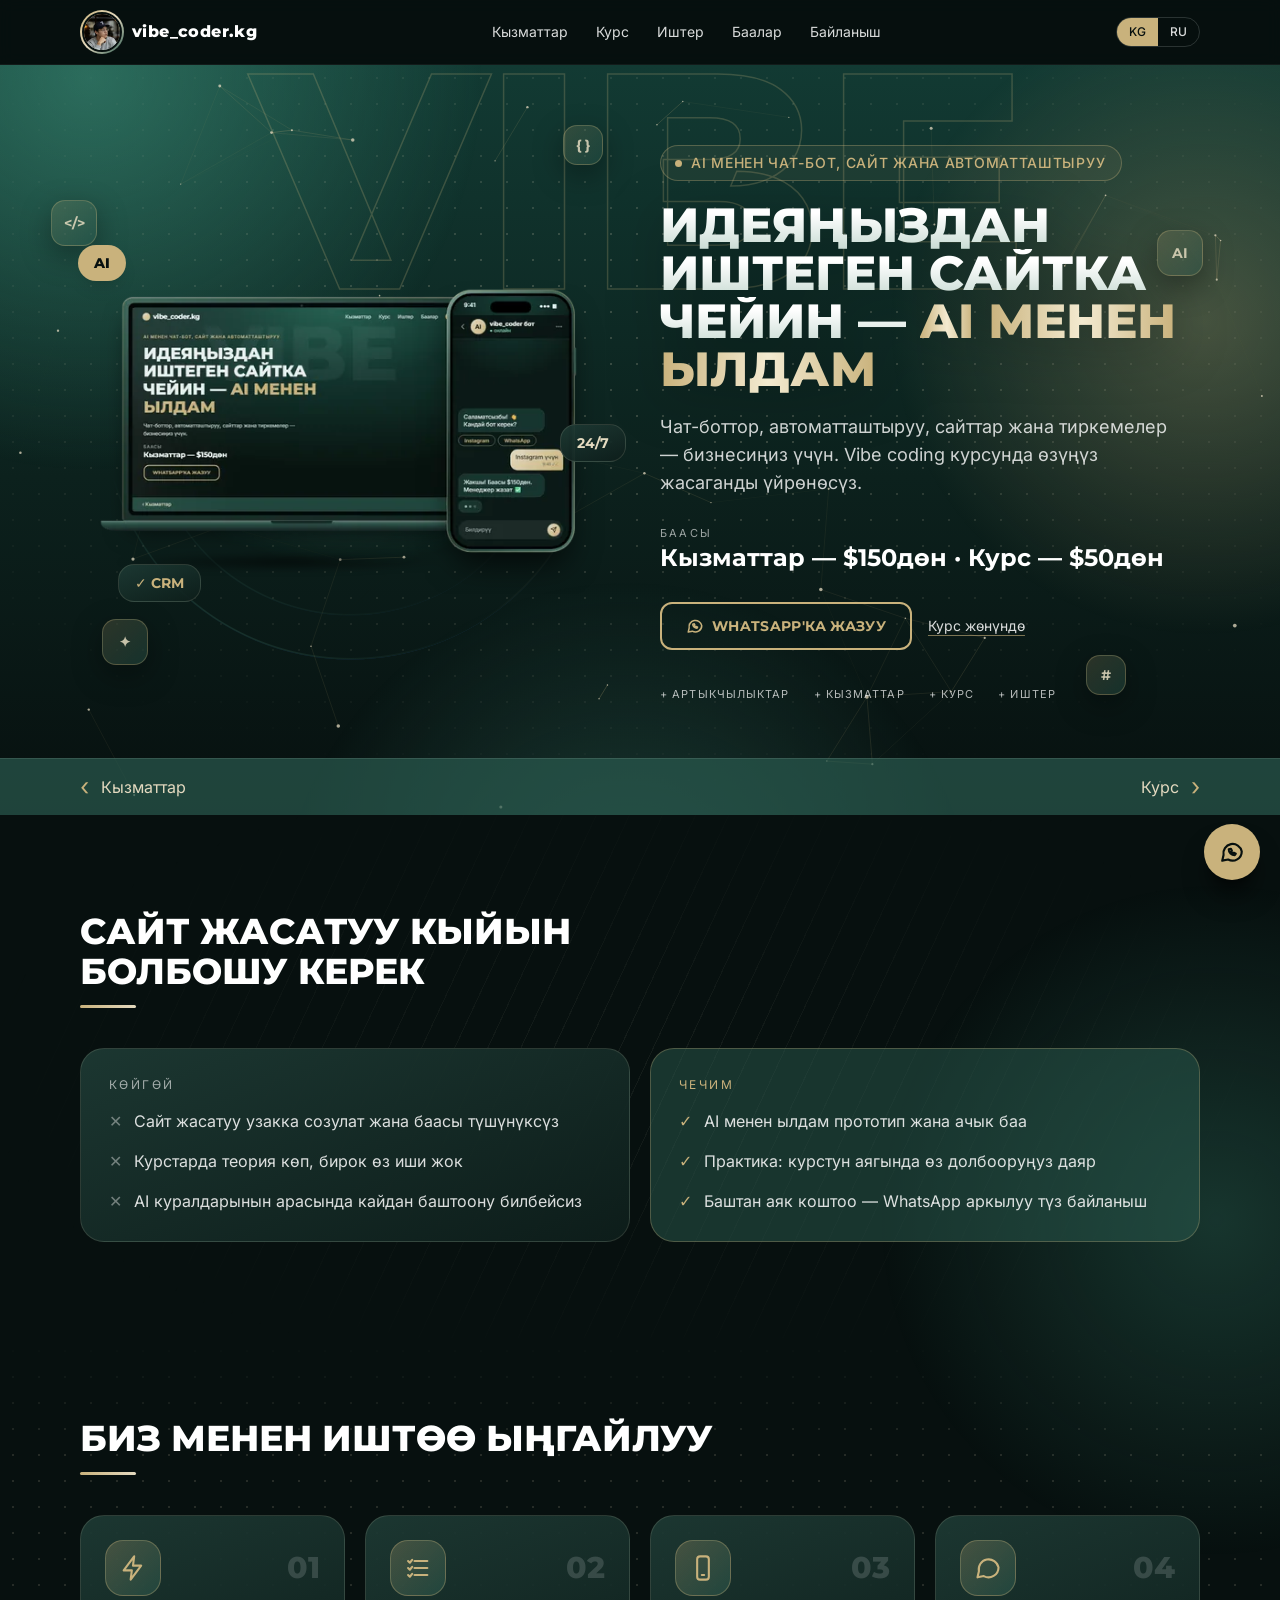
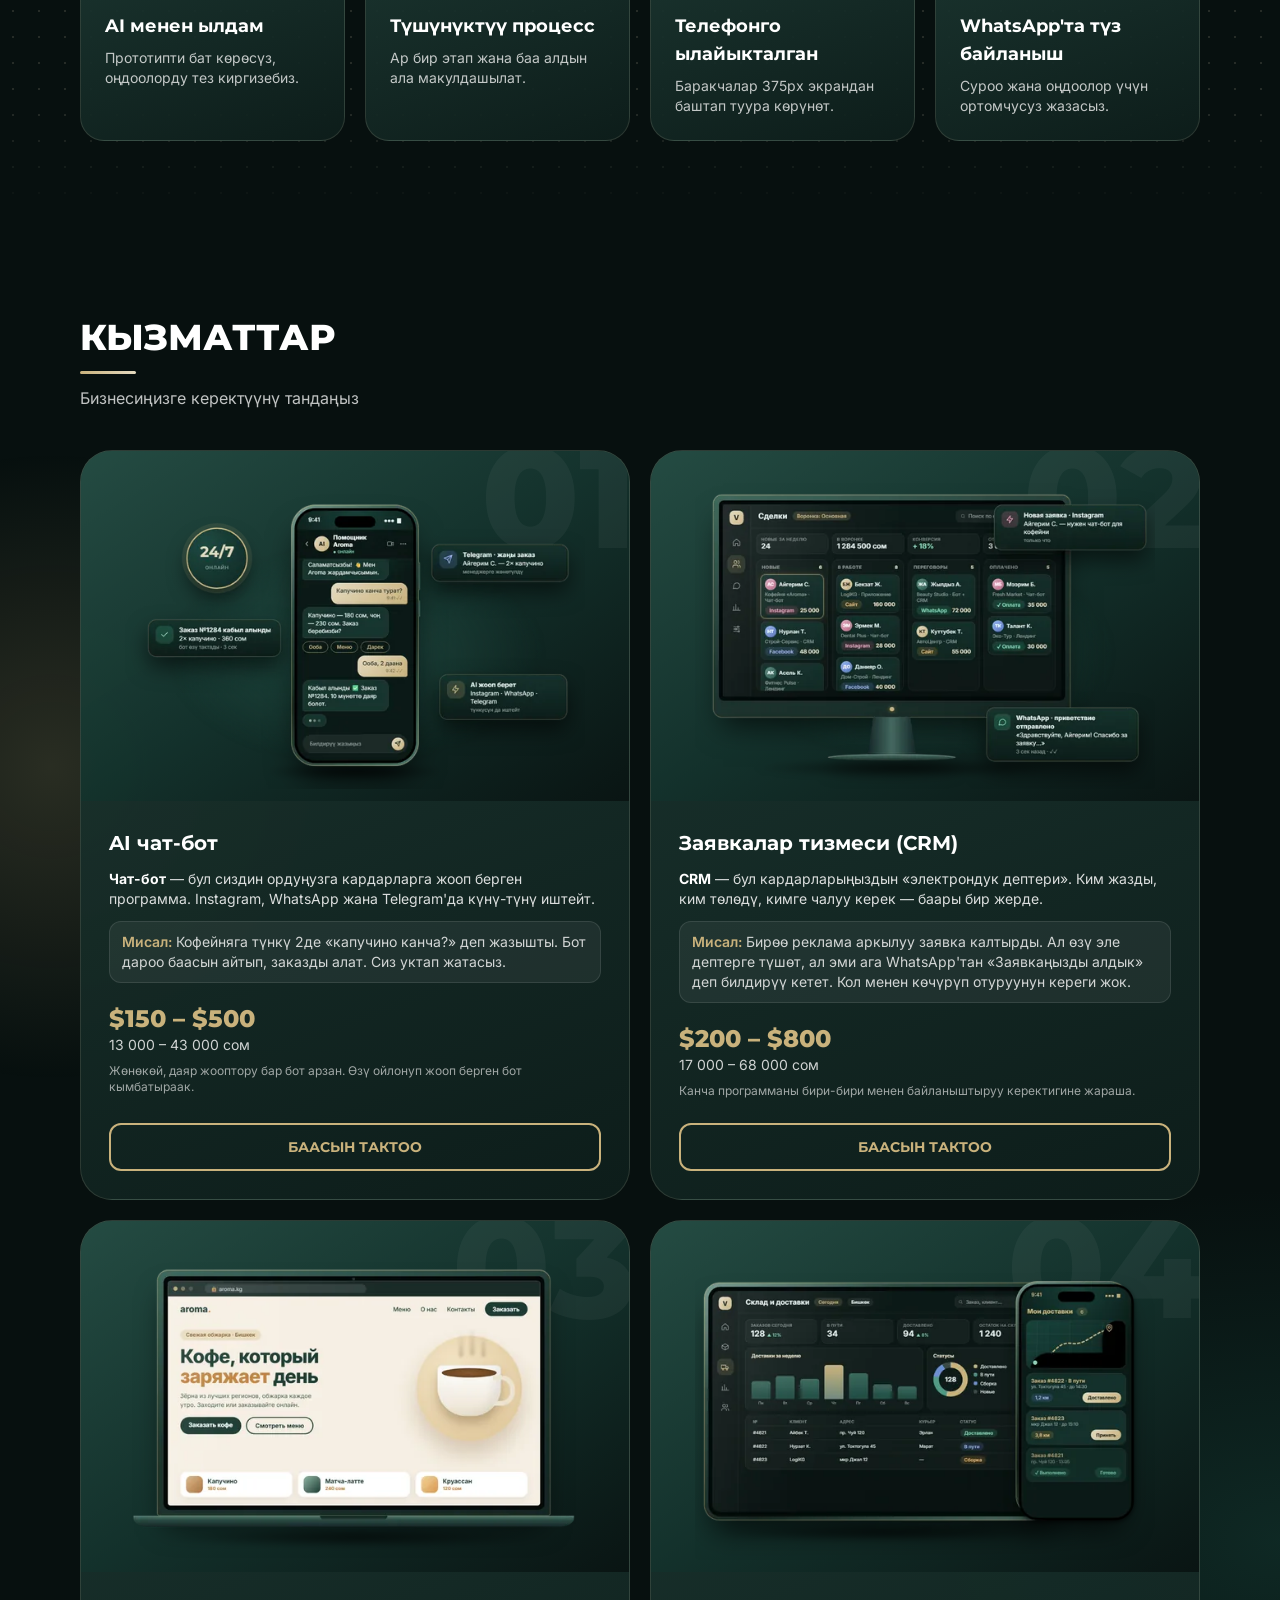
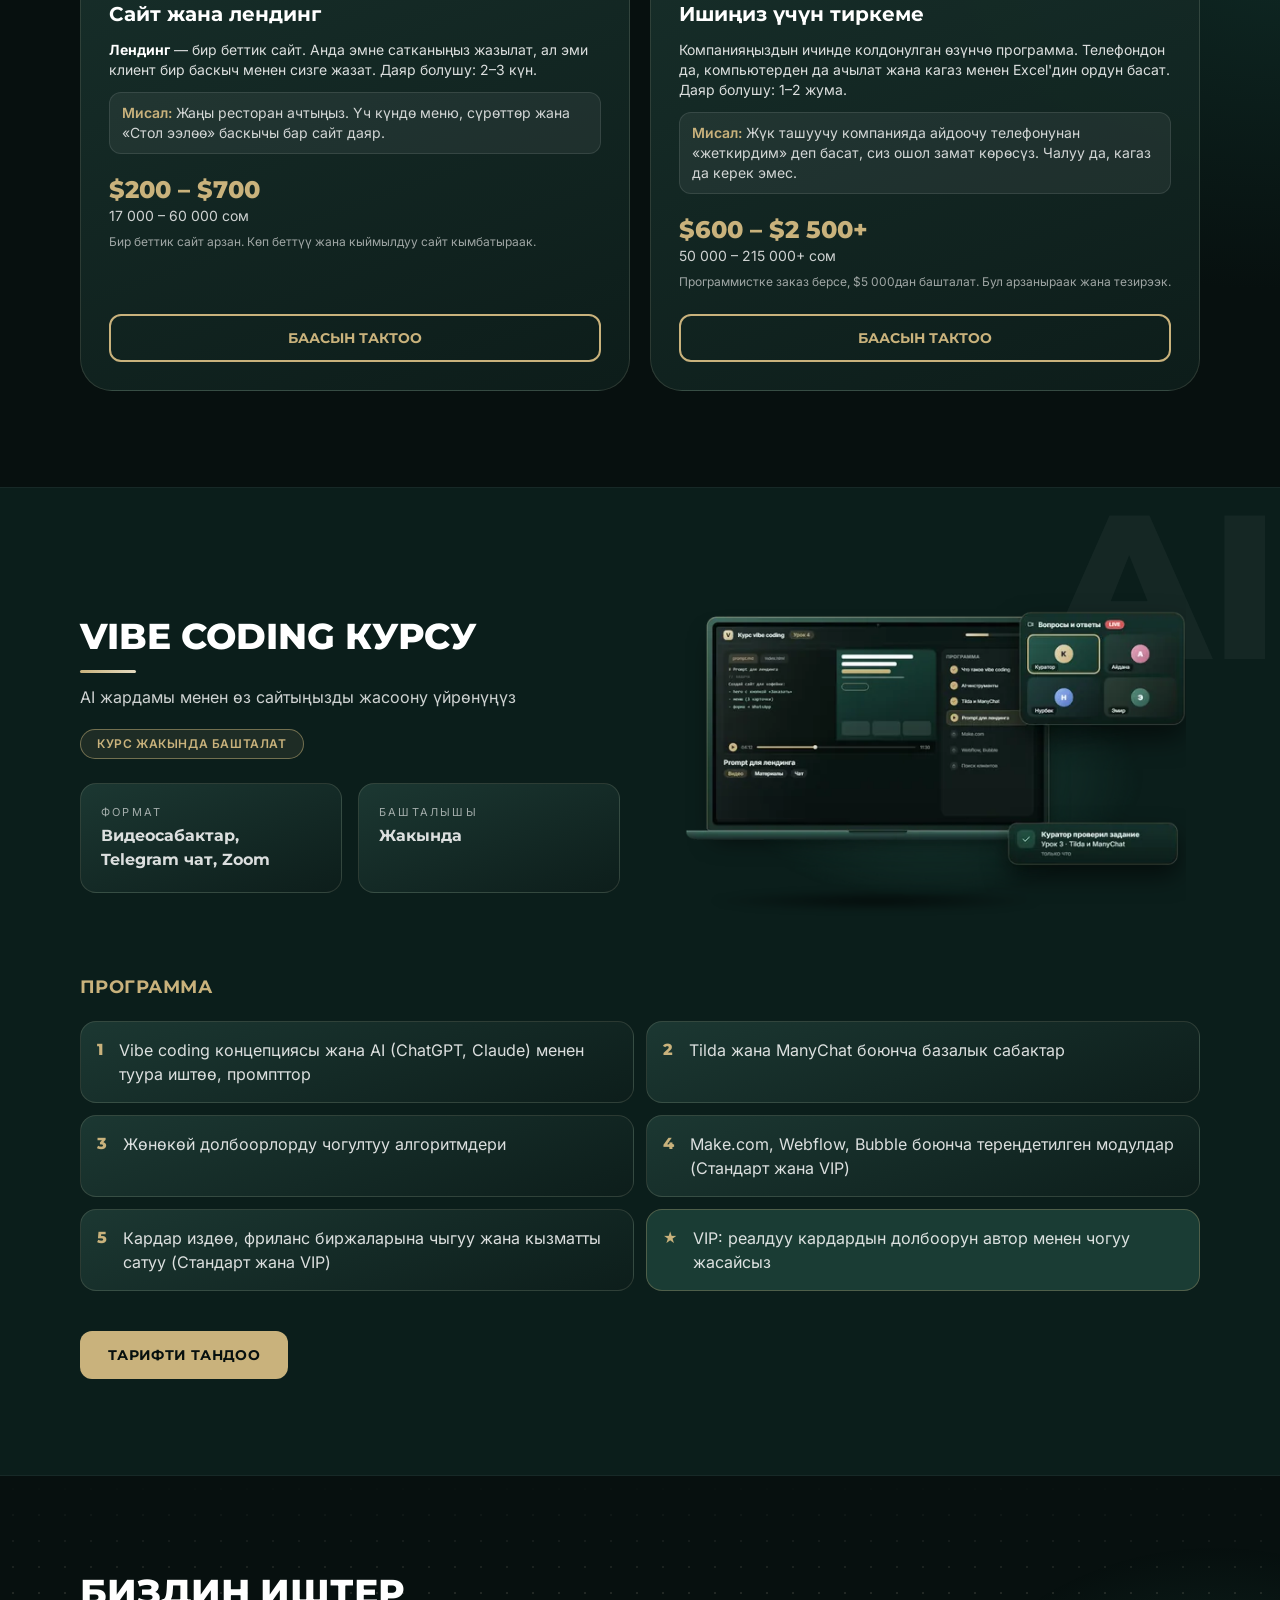
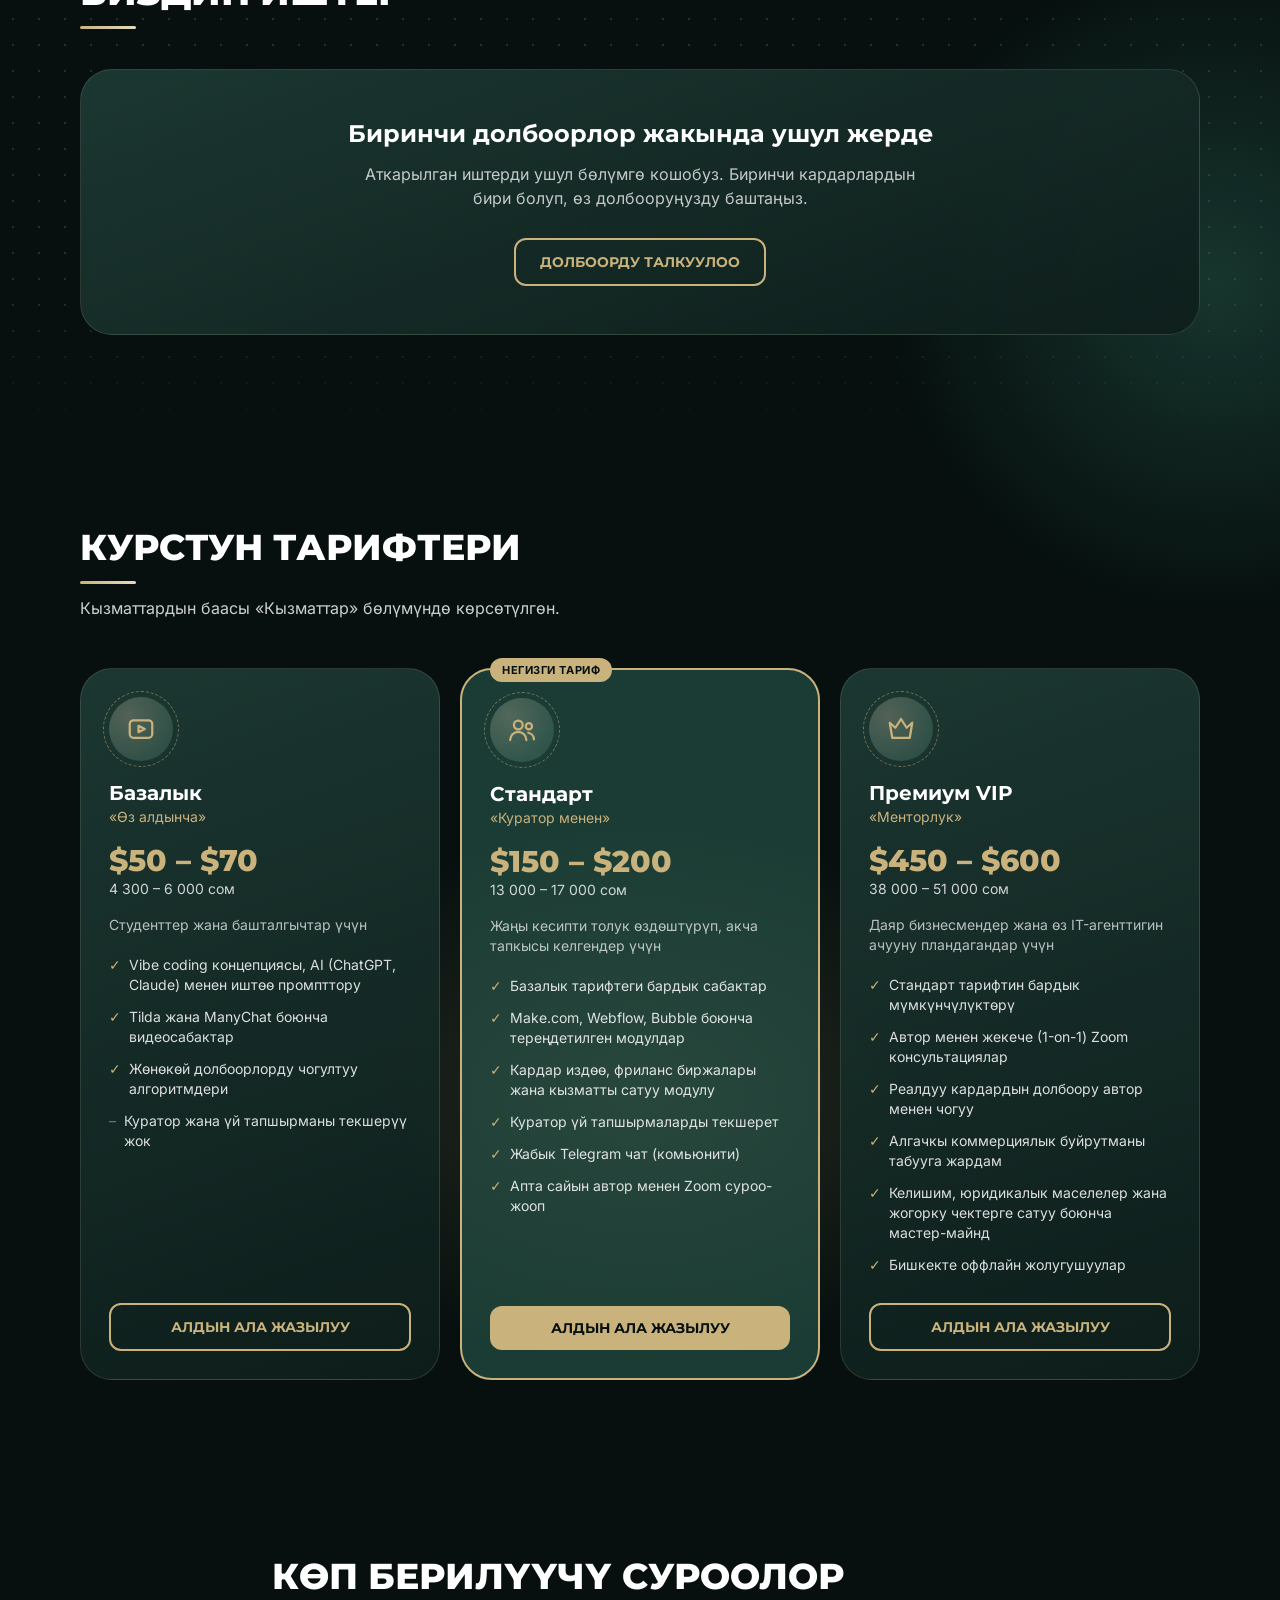
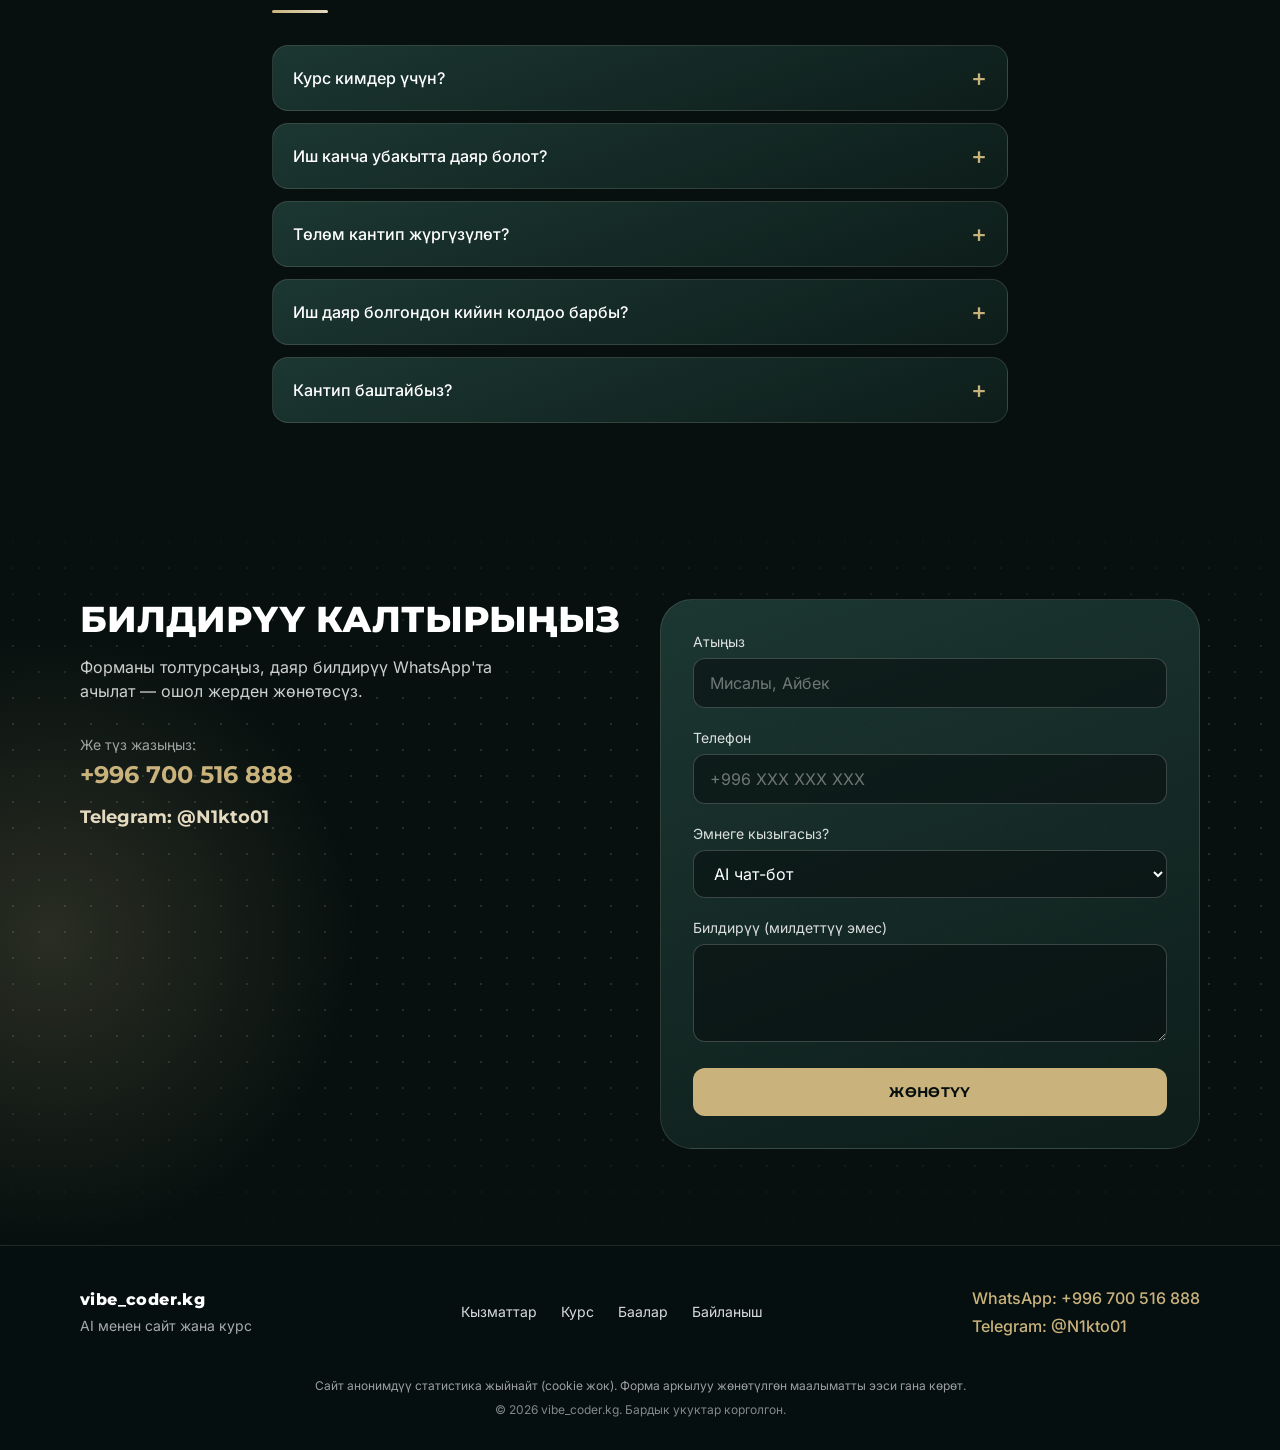
==== commit ec897bc5: "Update site" ====
--- a/index.html
+++ b/index.html
@@ -131,7 +131,8 @@
     .orb-3 { width: 62vmax; height: 62vmax; left: 18%; bottom: -40vmax; background: radial-gradient(circle, rgba(42,90,79,.65) 0%, rgba(42,90,79,0) 62%); animation: drift3 38s ease-in-out infinite; }
     .dotgrid { inset: 0; background-image: radial-gradient(rgba(228,218,192,.20) 1px, transparent 1.5px); background-size: 26px 26px;
       -webkit-mask-image: radial-gradient(ellipse 85% 75% at 50% 40%, #000 20%, transparent 78%); mask-image: radial-gradient(ellipse 85% 75% at 50% 40%, #000 20%, transparent 78%); }
-    #heroCanvas { inset: 0; width: 100%; height: 100%; }
+    #heroCanvas { inset: 0; width: 100%; height: 100%; opacity: 0; transition: opacity 1.6s ease; }
+    #heroCanvas.on { opacity: 1; }
     .tile { display: grid; place-items: center; width: 46px; height: 46px; border-radius: 14px; font: 700 14px/1 Montserrat, sans-serif; color: rgba(228,218,192,.85);
       background: linear-gradient(135deg, rgba(201,178,124,.18), rgba(42,90,79,.40)); border: 1px solid rgba(201,178,124,.30); box-shadow: 0 10px 30px rgba(0,0,0,.35); }
     .t1 { left: 4%; top: 18%; animation: floaty 7s ease-in-out infinite; }
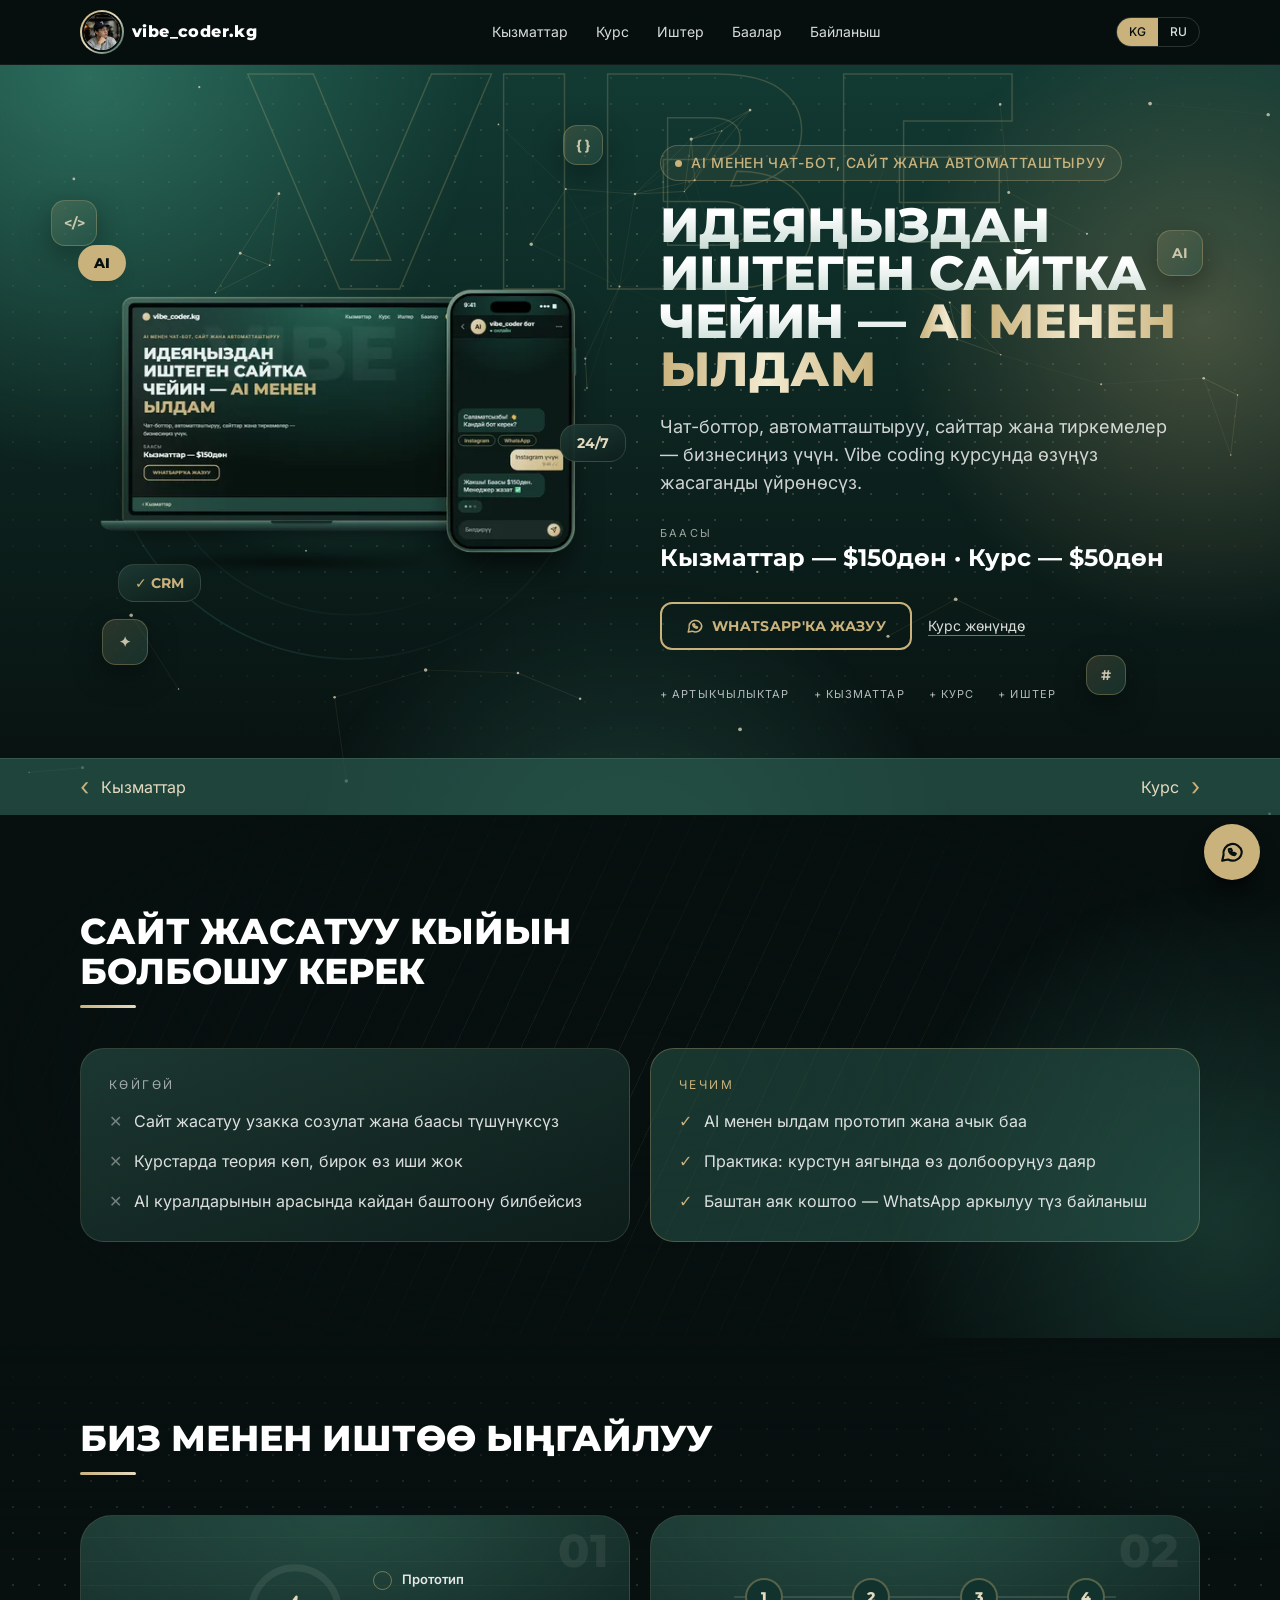
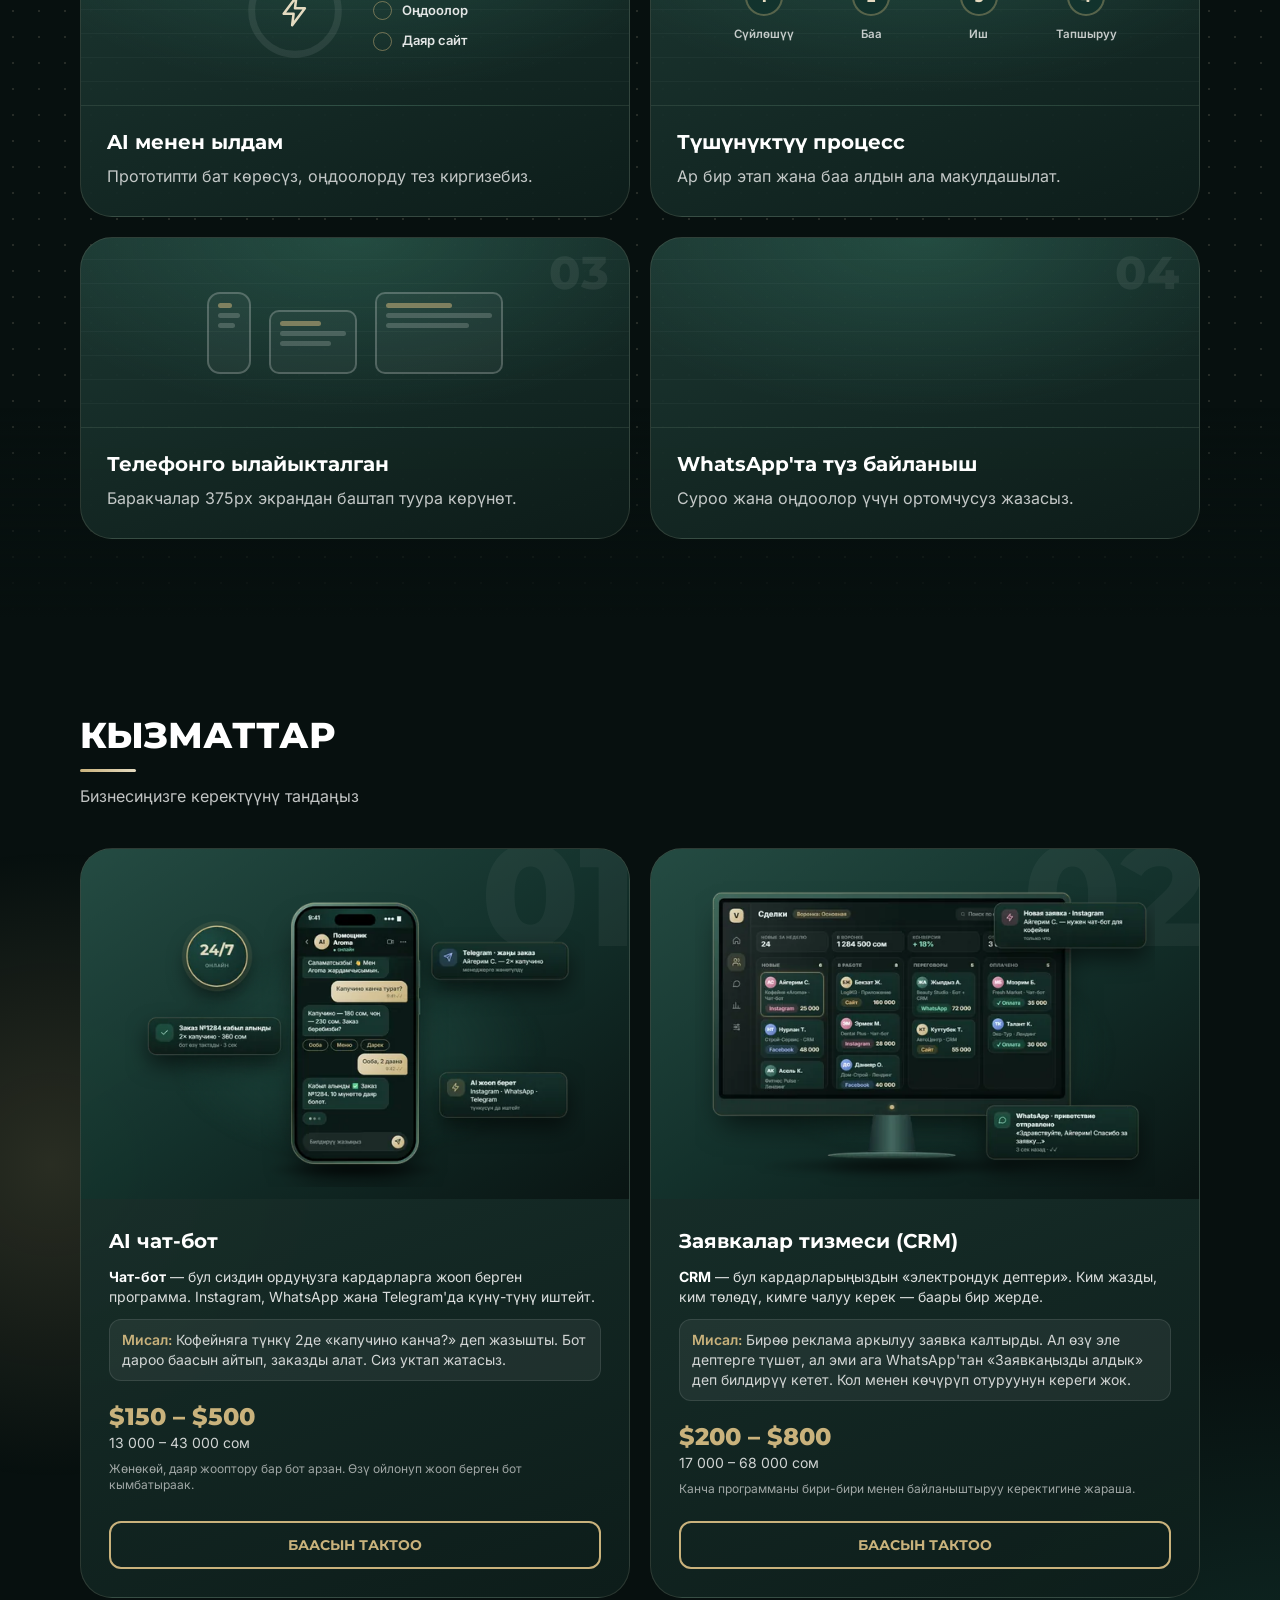
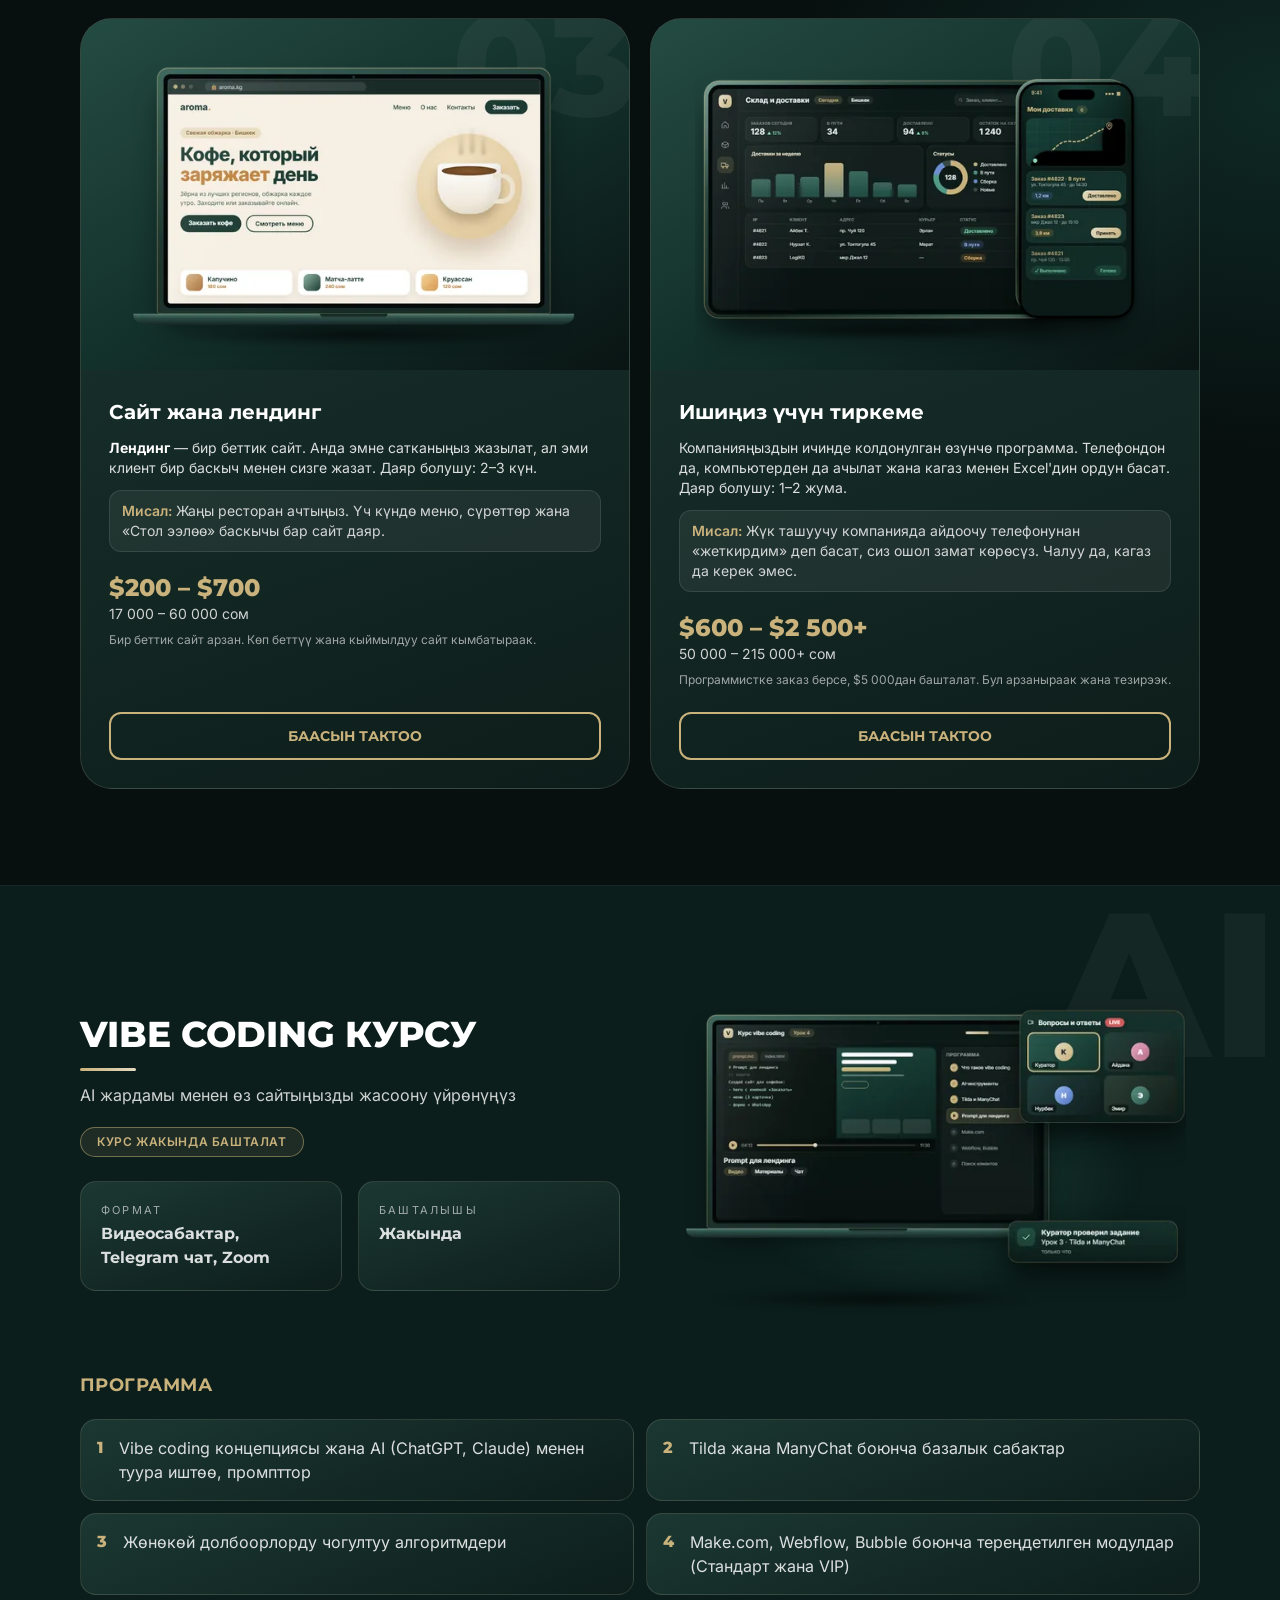
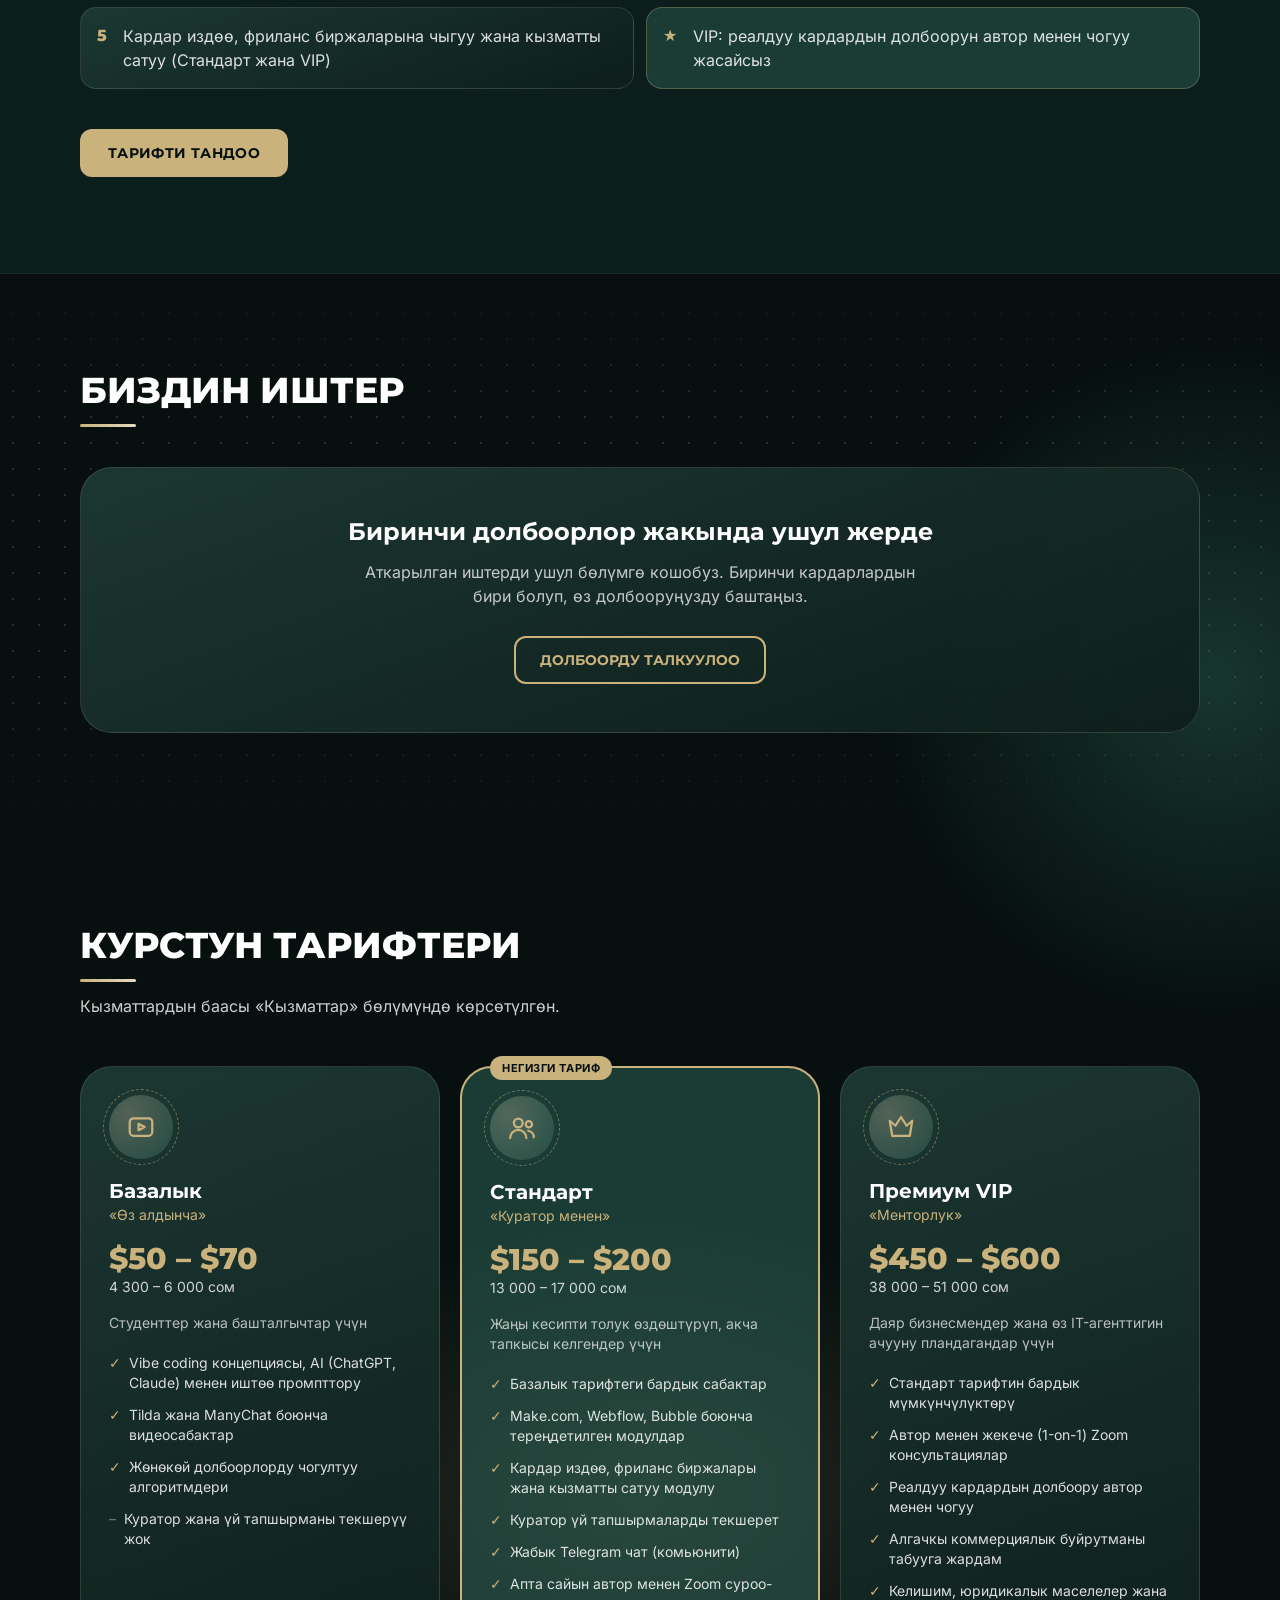
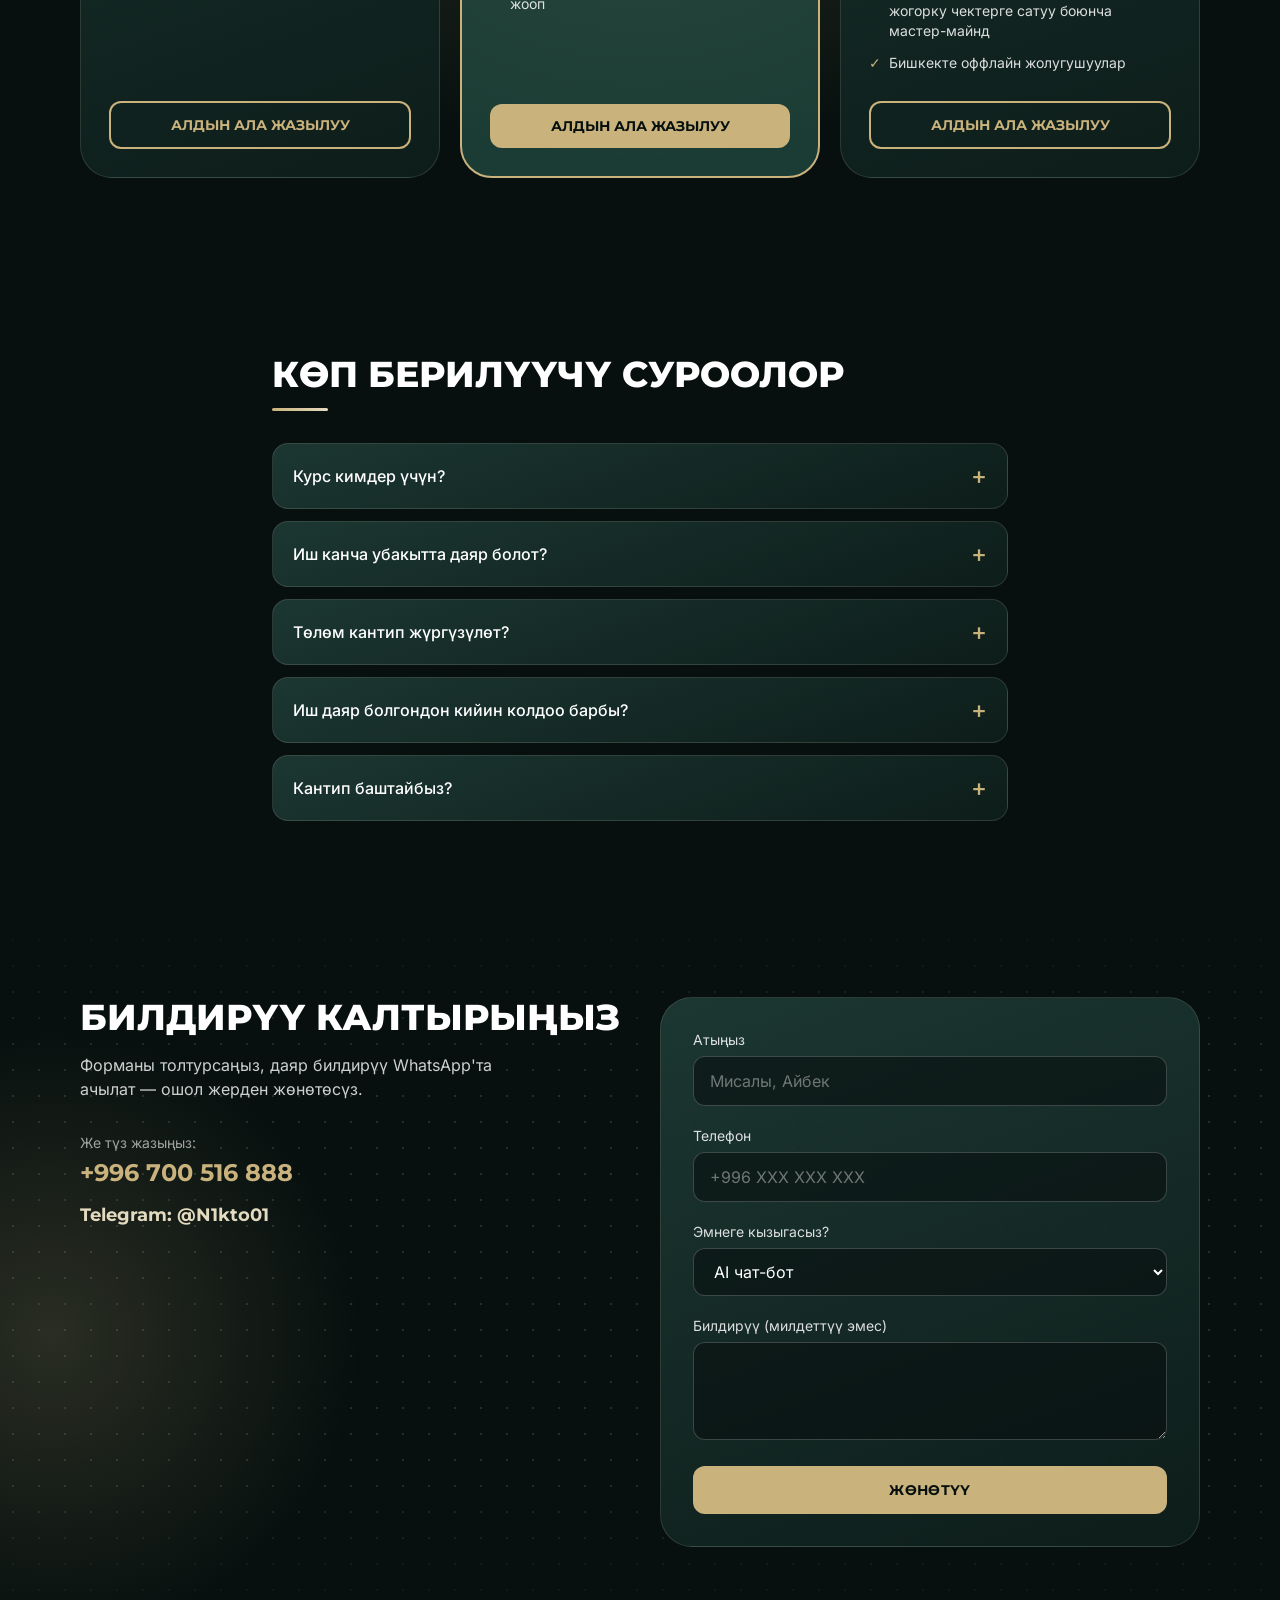
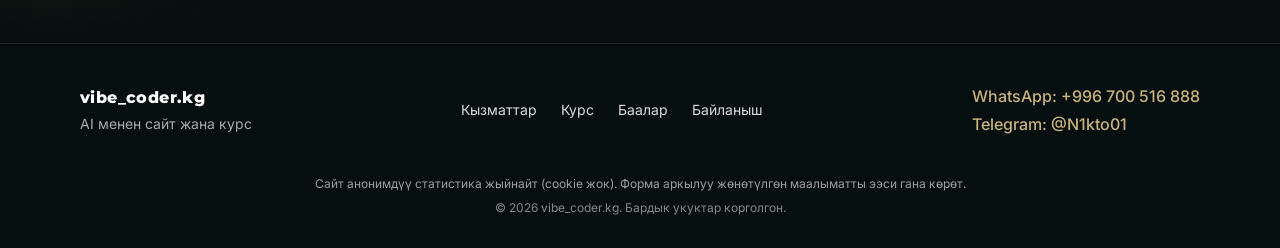
==== commit a5a04bc7: "Update site" ====
--- a/index.html
+++ b/index.html
@@ -1,658 +1,778 @@
-<!DOCTYPE html>
-<html lang="ky">
-<head>
-  <meta charset="UTF-8">
-  <meta name="viewport" content="width=device-width, initial-scale=1">
-
-  <!-- SEO -->
-  <title>vibe_coder.kg — AI чат-боттор, сайттар жана vibe coding курсу</title>
-  <meta name="description" content="AI чат-боттор, CRM автоматташтыруу, сайттар жана ички тиркемелер — $150дөн. Vibe coding курсу — $50дөн. WhatsApp'ка жазыңыз.">
-  <meta name="theme-color" content="#07100F">
-
-  <!-- Open Graph -->
-  <meta property="og:type" content="website">
-  <meta property="og:title" content="vibe_coder.kg — AI чат-боттор, сайттар жана vibe coding курсу">
-  <meta property="og:description" content="AI чат-боттор, автоматташтыруу жана сайттар. Vibe coding курсу — $50дөн.">
-  <meta property="og:url" content="https://gameloft0408-cloud.github.io/vibe-coder-kg/">
-  <meta property="og:image" content="https://gameloft0408-cloud.github.io/vibe-coder-kg/images/og.jpg">
-  <meta property="og:image:width" content="1200">
-  <meta property="og:image:height" content="630">
-  <meta property="og:image:alt" content="vibe_coder.kg — AI чат-боттор, сайттар жана vibe coding курсу">
-  <meta property="og:site_name" content="vibe_coder.kg">
-  <meta name="twitter:card" content="summary_large_image">
-  <link rel="canonical" href="https://gameloft0408-cloud.github.io/vibe-coder-kg/">
-  <meta property="og:locale" content="ky_KG">
-
-  <link rel="icon" type="image/svg+xml" href="images/logo.svg">
-
-  <!-- Структураланган маалымат (JSON-LD, аткарылбайт — CSP менен конфликт жок) -->
-  <script type="application/ld+json">
-  {"@context":"https://schema.org","@type":"ProfessionalService","name":"vibe_coder.kg","url":"https://gameloft0408-cloud.github.io/vibe-coder-kg/","image":"https://gameloft0408-cloud.github.io/vibe-coder-kg/images/og.jpg","telephone":"+996700516888","areaServed":"KG","description":"AI чат-боттор, CRM автоматташтыруу, сайттар жана ички тиркемелер. Vibe coding курсу.","sameAs":["https://t.me/N1kto01"]}
-  </script>
-
-  <!-- Коопсуздук: контент саясаты (CSP). Скрипттер жана шрифттер — өз серверибизден гана. Толук баштар: _headers / vercel.json -->
-  <meta http-equiv="Content-Security-Policy" content="default-src 'none'; script-src 'self'; style-src 'self' 'unsafe-inline'; img-src 'self'; font-src 'self'; connect-src 'self' https://script.google.com https://script.googleusercontent.com; manifest-src 'self'; base-uri 'self'; form-action 'self'; object-src 'none'; upgrade-insecure-requests">
-  <meta name="referrer" content="strict-origin-when-cross-origin">
-
-  <!-- Шрифттер: Montserrat (аталыштар) + Inter (текст). Өзүбүздүн серверден, кириллица жана ң ү ө тамгалары менен -->
-
-  <!-- Tailwind CSS: алдын ала build кылынган (css/styles.css). Конфиг: tailwind.config.js -->
-  <link rel="stylesheet" href="css/styles.css">
-
-  <style>
-    html { scroll-behavior: smooth; scroll-padding-top: 5rem; }
-    body {
-      background:
-        radial-gradient(1100px 620px at 50% -8%, #2a5a4f 0%, rgba(42,90,79,0) 65%),
-        radial-gradient(700px 500px at 100% 40%, rgba(18,51,45,.7) 0%, rgba(18,51,45,0) 70%),
-        #07100F;
-      background-repeat: no-repeat;
-    }
-    /* Шише эффектиндеги карточка */
-    .glass {
-      background: linear-gradient(160deg, rgba(30,58,52,.92), rgba(14,30,27,.92));
-      border: 1px solid rgba(228,218,192,.14);
-    }
-    /* Толтурула турган орундар ([ОРУН АЛМАШТЫР]) — табуу оңой болушу үчүн */
-    .ph { outline: 1px dashed rgba(201,178,124,.7); outline-offset: 2px; border-radius: 4px; color: #E4DAC0; padding: 0 4px; }
-    /* Ири кооздоочу фон тексти */
-    .ghost { color: rgba(255,255,255,.045); font-family: Montserrat, sans-serif; font-weight: 800; line-height: .8; user-select: none; pointer-events: none; }
-    /* Көрүнүү анимациясы */
-    .reveal { opacity: 0; transform: translateY(18px); transition: opacity .7s ease, transform .7s ease; }
-    .reveal.in { opacity: 1; transform: none; }
-    @media (prefers-reduced-motion: reduce) {
-      html { scroll-behavior: auto; }
-      .reveal { opacity: 1; transform: none; transition: none; }
-    }
-    .no-scrollbar::-webkit-scrollbar { display: none; }
-    .no-scrollbar { scrollbar-width: none; }
-    details > summary { list-style: none; }
-    details > summary::-webkit-details-marker { display: none; }
-    details[open] .faq-plus { transform: rotate(45deg); }
-    :focus-visible { outline: 2px solid #C9B27C; outline-offset: 3px; }
-
-    /* ===== Анимациялар ===== */
-    @keyframes rise { to { transform: translateY(0); } }
-    @keyframes fadeUp { from { opacity: 0; transform: translateY(16px); } to { opacity: 1; transform: none; } }
-    @keyframes chIn { to { opacity: 1; } }
-    @keyframes shimmer { to { background-position: -200% 0; } }
-    @keyframes floaty { 0%,100% { transform: translateY(0); } 50% { transform: translateY(-10px); } }
-    @keyframes floaty2 { 0%,100% { transform: translateY(0); } 50% { transform: translateY(8px); } }
-    @keyframes ghostDrift { 0%,100% { transform: translateX(0); } 50% { transform: translateX(14px); } }
-
-    /* Аталыш: сөз-сөз өйдө чыгат (JS ар бир сөздү .w ичине салат) */
-    .w { display: inline-block; overflow: hidden; vertical-align: bottom; padding-bottom: .1em; margin-bottom: -.1em; }
-    .w > span { display: inline-block; transform: translateY(115%); animation: rise .75s cubic-bezier(.2,.7,.2,1) forwards; }
-    /* Алтын сөздөр жылтырайт */
-    .gw > span {
-      background: linear-gradient(90deg, #C9B27C 0%, #F3EAD0 25%, #C9B27C 50%, #F3EAD0 75%, #C9B27C 100%);
-      background-size: 200% 100%;
-      -webkit-background-clip: text; background-clip: text; color: transparent;
-      animation: rise .75s cubic-bezier(.2,.7,.2,1) forwards, shimmer 4.5s linear 1.2s infinite;
-    }
-    /* Кичи сап: тамга-тамга пайда болот */
-    .ch { opacity: 0; animation: chIn .01s forwards; }
-    /* Hero ичиндеги калган текст кезеги менен чыгат */
-    .fx { opacity: 0; animation: fadeUp .8s ease forwards; animation-delay: var(--d, 0s); }
-    /* Бөлүм аталышынын астындагы сызык */
-    main h2.reveal::after { content: ''; display: block; height: 3px; width: 0; margin-top: 14px; border-radius: 2px; background: linear-gradient(90deg, #C9B27C, #E4DAC0); transition: width .9s ease .35s; }
-    main h2.reveal.in::after { width: 56px; }
-    /* Сүрөттөр */
-    .float-a { animation: floaty 6s ease-in-out infinite; }
-    .float-b { animation: floaty2 5.5s ease-in-out infinite; }
-    .svc-img { transition: transform .5s ease; }
-    .svc-card:hover .svc-img { transform: scale(1.05) translateY(-4px); }
-    .ghost-drift { animation: ghostDrift 14s ease-in-out infinite; }
-
-    /* Икон тақталары (Артыкчылыктар) жана медальондор (Тарифтер) */
-    .icon-tile { width: 56px; height: 56px; border-radius: 18px; display: grid; place-items: center; color: #C9B27C;
-      background: linear-gradient(135deg, rgba(201,178,124,.25), rgba(42,90,79,.55)); border: 1px solid rgba(201,178,124,.35);
-      transition: transform .4s ease; }
-    .adv-card:hover .icon-tile { transform: translateY(-4px) rotate(-6deg); }
-    .medal { position: relative; width: 64px; height: 64px; border-radius: 50%; display: grid; place-items: center; color: #C9B27C; margin-bottom: 18px;
-      background: radial-gradient(circle at 30% 30%, rgba(228,218,192,.28), rgba(42,90,79,.6)); }
-    .medal::before { content: ''; position: absolute; inset: -6px; border-radius: 50%; border: 1.5px dashed rgba(201,178,124,.55); animation: spin 20s linear infinite; }
-    @keyframes spin { to { transform: rotate(360deg); } }
-    @media (prefers-reduced-motion: reduce) { .medal::before { animation: none; } .icon-tile { transition: none; } }
-
-    /* ===== Фон, тор жана кооздоо (hero жана бөлүмдөр) ===== */
-    html, body { overflow-x: clip; }
-    @keyframes drift1 { 0%,100% { transform: translate3d(0,0,0) scale(1); } 50% { transform: translate3d(8vmax,6vmax,0) scale(1.12); } }
-    @keyframes drift2 { 0%,100% { transform: translate3d(0,0,0) scale(1); } 50% { transform: translate3d(-7vmax,5vmax,0) scale(1.1); } }
-    @keyframes drift3 { 0%,100% { transform: translate3d(0,0,0) scale(1); } 50% { transform: translate3d(5vmax,-6vmax,0) scale(1.15); } }
-    @keyframes spin { to { transform: rotate(360deg); } }
-    @keyframes pulseDot { 0%,100% { box-shadow: 0 0 0 0 rgba(201,178,124,.55); } 50% { box-shadow: 0 0 0 7px rgba(201,178,124,0); } }
-
-    .hero-bg { position: absolute; inset: 0; z-index: 0; pointer-events: none; overflow: hidden; }
-    .hero-bg > * { position: absolute; }
-    .orb { border-radius: 50%; will-change: transform; }
-    .orb-1 { width: 70vmax; height: 70vmax; left: -28vmax; top: -34vmax; background: radial-gradient(circle, rgba(70,160,135,.50) 0%, rgba(70,160,135,0) 62%); animation: drift1 26s ease-in-out infinite; }
-    .orb-2 { width: 56vmax; height: 56vmax; right: -22vmax; top: -8vmax; background: radial-gradient(circle, rgba(201,178,124,.30) 0%, rgba(201,178,124,0) 62%); animation: drift2 32s ease-in-out infinite; }
-    .orb-3 { width: 62vmax; height: 62vmax; left: 18%; bottom: -40vmax; background: radial-gradient(circle, rgba(42,90,79,.65) 0%, rgba(42,90,79,0) 62%); animation: drift3 38s ease-in-out infinite; }
-    .dotgrid { inset: 0; background-image: radial-gradient(rgba(228,218,192,.20) 1px, transparent 1.5px); background-size: 26px 26px;
-      -webkit-mask-image: radial-gradient(ellipse 85% 75% at 50% 40%, #000 20%, transparent 78%); mask-image: radial-gradient(ellipse 85% 75% at 50% 40%, #000 20%, transparent 78%); }
-    #heroCanvas { inset: 0; width: 100%; height: 100%; opacity: 0; transition: opacity 1.6s ease; }
-    #heroCanvas.on { opacity: 1; }
-    .tile { display: grid; place-items: center; width: 46px; height: 46px; border-radius: 14px; font: 700 14px/1 Montserrat, sans-serif; color: rgba(228,218,192,.85);
-      background: linear-gradient(135deg, rgba(201,178,124,.18), rgba(42,90,79,.40)); border: 1px solid rgba(201,178,124,.30); box-shadow: 0 10px 30px rgba(0,0,0,.35); }
-    .t1 { left: 4%; top: 18%; animation: floaty 7s ease-in-out infinite; }
-    .t2 { left: 44%; top: 8%; animation: floaty2 8s ease-in-out infinite; width: 40px; height: 40px; }
-    .t3 { right: 6%; top: 22%; animation: floaty 6.5s ease-in-out infinite .6s; }
-    .t4 { left: 8%; bottom: 20%; animation: floaty2 7.5s ease-in-out infinite .3s; }
-    .t5 { right: 12%; bottom: 16%; animation: floaty 9s ease-in-out infinite 1s; width: 40px; height: 40px; }
-    @media (max-width: 640px) { .tile { display: none; } .eyebrow { border-radius: 18px; line-height: 1.55; padding: 8px 14px; } }
-
-    /* Hero аталышы: градиент тамгалар, жумшак көлөкө, кичи сап — таблетка */
-    #heroTitle { filter: drop-shadow(0 8px 28px rgba(0,0,0,.35)); }
-    #heroTitle .w:not(.gw) > span { background: linear-gradient(180deg, #ffffff 25%, #c9dcd4 100%); -webkit-background-clip: text; background-clip: text; color: transparent; }
-    .eyebrow { display: inline-block; padding: 7px 16px 7px 14px; border-radius: 999px; border: 1px solid rgba(201,178,124,.32); background: rgba(201,178,124,.08); }
-    .eyebrow::before { content: ''; display: inline-block; width: 7px; height: 7px; margin-right: 9px; border-radius: 50%; background: #C9B27C; vertical-align: 1px; animation: pulseDot 2.4s ease-in-out infinite; }
-    .ghost-outline { color: transparent !important; -webkit-text-stroke: 1.5px rgba(201,178,124,.24); }
-
-    /* Hero сүрөтүнүн айланасындагы жарык шакектер */
-    .ring-wrap { position: absolute; left: 50%; top: 50%; width: 96%; aspect-ratio: 1; transform: translate(-50%,-52%); z-index: -1; pointer-events: none; }
-    .ring { position: absolute; inset: 0; border-radius: 50%; animation: spin 28s linear infinite;
-      background: conic-gradient(from 0deg, rgba(201,178,124,0) 0deg, rgba(201,178,124,.65) 70deg, rgba(201,178,124,0) 150deg, rgba(120,210,180,.45) 250deg, rgba(120,210,180,0) 330deg);
-      -webkit-mask: radial-gradient(farthest-side, transparent calc(100% - 2px), #000 calc(100% - 1px)); mask: radial-gradient(farthest-side, transparent calc(100% - 2px), #000 calc(100% - 1px)); }
-    .ring.r2 { inset: 9%; animation-duration: 40s; animation-direction: reverse; opacity: .7; }
-    .ring-glow { position: absolute; inset: 14%; border-radius: 50%; background: radial-gradient(circle, rgba(201,178,124,.22), rgba(201,178,124,0) 65%); }
-
-    /* Бөлүмдөрдүн артындагы кооздоо (контенттин артында, 100vw кеңдикте) */
-    section.deco { position: relative; isolation: isolate; }
-    section.deco::before, section.deco::after { content: ''; position: absolute; pointer-events: none; z-index: -1; }
-    .deco-dots::before { left: 50%; width: 100vw; top: 0; bottom: 0; transform: translateX(-50%);
-      background-image: radial-gradient(rgba(228,218,192,.14) 1px, transparent 1.5px); background-size: 26px 26px;
-      -webkit-mask-image: linear-gradient(180deg, transparent, #000 25%, #000 75%, transparent); mask-image: linear-gradient(180deg, transparent, #000 25%, #000 75%, transparent); }
-    .deco-lines::before { left: 50%; width: 100vw; top: 0; bottom: 0; transform: translateX(-50%);
-      background: repeating-linear-gradient(115deg, rgba(228,218,192,.06) 0 1px, transparent 1px 30px);
-      -webkit-mask-image: radial-gradient(ellipse 70% 80% at 50% 50%, #000 10%, transparent 75%); mask-image: radial-gradient(ellipse 70% 80% at 50% 50%, #000 10%, transparent 75%); }
-    .deco-orb-r::after { width: 60vmax; height: 60vmax; right: calc(50% - 50vw - 25vmax); top: 4%; border-radius: 50%; will-change: transform;
-      background: radial-gradient(circle, rgba(70,160,135,.26), rgba(70,160,135,0) 62%); animation: drift2 30s ease-in-out infinite; }
-    .deco-orb-l::after { width: 56vmax; height: 56vmax; left: calc(50% - 50vw - 24vmax); top: 10%; border-radius: 50%; will-change: transform;
-      background: radial-gradient(circle, rgba(201,178,124,.18), rgba(201,178,124,0) 62%); animation: drift1 34s ease-in-out infinite; }
-    .deco-spot::after { left: 50%; top: 52%; width: min(900px, 100vw); height: 600px; transform: translate(-50%,-30%);
-      background: radial-gradient(ellipse at center, rgba(201,178,124,.16), rgba(201,178,124,0) 65%); }
-
-    @media (prefers-reduced-motion: reduce) {
-      .orb, .tile, .ring, .deco-orb-r::after, .deco-orb-l::after, .eyebrow::before { animation: none !important; }
-    }
-
-    @media (prefers-reduced-motion: reduce) {
-      .w > span, .gw > span, .fx { transform: none; animation: none; opacity: 1; }
-      .gw > span { color: #C9B27C; background: none; }
-      .ch { opacity: 1; animation: none; }
-      .float-a, .float-b, .ghost-drift { animation: none; }
-      main h2.reveal::after { transition: none; }
-    }
-  </style>
-</head>
-
-<body class="font-body text-white/85 antialiased">
-
-  <a href="#main" class="sr-only focus:not-sr-only focus:fixed focus:top-2 focus:left-2 focus:z-50 bg-gold text-ink px-4 py-2 rounded">Мазмунга өтүү</a>
-
-  <!-- ============ HEADER ============ -->
-  <header class="sticky top-0 z-40 bg-ink/70 backdrop-blur border-b border-white/5">
-    <div class="max-w-6xl mx-auto px-4 h-16 flex items-center justify-between gap-4">
-      <a href="#top" class="flex items-center gap-2" aria-label="vibe_coder.kg">
-        <!-- Профиль сыяктуу тегерек сүрөт (Instagram стили), алтын шакек менен -->
-        <span class="rounded-full p-[2px] bg-gradient-to-br from-gold via-sand to-moss shrink-0">
-          <img src="images/avatar.webp" alt="vibe_coder.kg автору" width="40" height="40"
-               class="block w-10 h-10 rounded-full object-cover border-2 border-ink">
-        </span>
-        <span class="font-display font-extrabold tracking-wide text-white">vibe_coder.kg</span>
-      </a>
-
-      <nav class="hidden md:flex items-center gap-7 text-sm" aria-label="Негизги меню">
-        <a class="hover:text-gold transition" href="#services" data-i18n="nav.services">Кызматтар</a>
-        <a class="hover:text-gold transition" href="#course" data-i18n="nav.course">Курс</a>
-        <a class="hover:text-gold transition" href="#works" data-i18n="nav.works">Иштер</a>
-        <a class="hover:text-gold transition" href="#pricing" data-i18n="nav.pricing">Баалар</a>
-        <a class="hover:text-gold transition" href="#contact" data-i18n="nav.contact">Байланыш</a>
-      </nav>
-
-      <div class="flex items-center gap-3">
-        <!-- Тил которгуч -->
-        <div class="flex text-xs font-medium border border-white/15 rounded-full overflow-hidden" role="group" aria-label="Тил / Язык">
-          <button type="button" data-lang="kg" class="lang-btn px-3 py-1.5">KG</button>
-          <button type="button" data-lang="ru" class="lang-btn px-3 py-1.5">RU</button>
-        </div>
-        <button id="menuBtn" type="button" class="md:hidden w-10 h-10 grid place-items-center rounded-lg border border-white/15" aria-label="Менюну ачуу" aria-expanded="false" aria-controls="mobileNav">
-          <svg width="20" height="20" viewBox="0 0 24 24" fill="none" stroke="currentColor" stroke-width="2" stroke-linecap="round"><path d="M4 7h16M4 12h16M4 17h16"/></svg>
-        </button>
-      </div>
-    </div>
-    <nav id="mobileNav" class="hidden md:hidden border-t border-white/5 bg-ink/95 px-4 py-3 flex-col gap-1 text-base" aria-label="Мобилдик меню">
-      <a class="block py-3" href="#services" data-i18n="nav.services">Кызматтар</a>
-      <a class="block py-3" href="#course" data-i18n="nav.course">Курс</a>
-      <a class="block py-3" href="#works" data-i18n="nav.works">Иштер</a>
-      <a class="block py-3" href="#pricing" data-i18n="nav.pricing">Баалар</a>
-      <a class="block py-3" href="#contact" data-i18n="nav.contact">Байланыш</a>
-    </nav>
-  </header>
-
-  <main id="main">
-
-    <!-- ============ 1. HERO ============ -->
-    <section id="top" class="relative overflow-hidden" style="background: linear-gradient(180deg, #123a33 0%, #0c211d 55%, rgba(7,16,15,0) 100%);">
-      <!-- Кыймылдуу фон: жарык шарлар, тор, байланышкан чекиттер, технологиялык белгилер -->
-      <div class="hero-bg" aria-hidden="true">
-        <div class="orb orb-1"></div><div class="orb orb-2"></div><div class="orb orb-3"></div>
-        <div class="dotgrid"></div>
-        <canvas id="heroCanvas"></canvas>
-        <span class="tile t1">&lt;/&gt;</span><span class="tile t2">{ }</span><span class="tile t3">AI</span><span class="tile t4">&#10022;</span><span class="tile t5">#</span>
-      </div>
-      <div class="ghost ghost-outline ghost-drift absolute -top-2 left-1/2 -translate-x-1/2 text-[34vw] md:text-[24vw] whitespace-nowrap" aria-hidden="true">VIBE</div>
-
-      <div class="relative max-w-6xl mx-auto px-4 pt-12 pb-10 md:pt-20 md:pb-14 grid md:grid-cols-2 gap-10 items-center">
-
-        <!-- Сол жак: ноутбуктагы сайт + калкып жүрүүчү белгилер (кооздоочу визуал) -->
-        <div class="order-2 md:order-1" aria-hidden="true"> <!-- LCP: reveal колдонулбайт, JS күтпөй дароо көрүнөт -->
-          <div class="relative max-w-lg mx-auto">
-            <div class="ring-wrap"><div class="ring-glow"></div><div class="ring"></div><div class="ring r2"></div></div>
-            <img src="images/hero.webp" srcset="images/hero-sm.webp 560w, images/hero.webp 960w" sizes="(min-width: 768px) 512px, 92vw" alt="" width="960" height="640" class="float-a w-full h-auto" fetchpriority="high">
-            <span class="float-b absolute -top-2 left-2 sm:-left-4 rounded-full bg-gold text-ink font-display font-extrabold text-sm px-4 py-2 shadow-lg">AI</span>
-            <span class="float-a absolute top-1/2 -right-1 sm:-right-5 glass rounded-2xl px-4 py-2 font-display font-bold text-sm text-sand">24/7</span>
-            <span class="float-b absolute -bottom-2 left-6 glass rounded-2xl px-4 py-2 font-display font-bold text-sm text-gold">✓ CRM</span>
-          </div>
-        </div>
-
-        <!-- Оң жак: аталыш, оффер, CTA -->
-        <div class="order-1 md:order-2">
-          <p id="heroEyebrow" class="eyebrow text-gold text-xs sm:text-sm font-medium tracking-wider uppercase mb-5" data-i18n="hero.eyebrow">AI менен чат-бот, сайт жана автоматташтыруу</p>
-          <h1 id="heroTitle" class="font-display font-extrabold uppercase text-3xl sm:text-4xl lg:text-5xl leading-tight text-white" data-i18n="hero.title">Идеяңыздан иштеген сайтка чейин — <span class="text-gold">AI менен ылдам</span></h1>
-          <p class="fx mt-5 text-base md:text-lg text-white/80 max-w-lg" style="--d:1.1s" data-i18n="hero.sub">Чат-боттор, автоматташтыруу, сайттар жана тиркемелер — бизнесиңиз үчүн. Vibe coding курсунда өзүңүз жасаганды үйрөнөсүз.</p>
-
-          <div class="fx mt-7" style="--d:1.3s">
-            <p class="text-[11px] tracking-[.2em] uppercase text-white/60" data-i18n="hero.priceLabel">Баасы</p>
-            <p class="font-display font-bold text-xl sm:text-2xl text-white" data-i18n="hero.price">Кызматтар — $150дөн · Курс — $50дөн</p>
-          </div>
-
-          <div class="fx mt-7 flex flex-wrap items-center gap-4" style="--d:1.5s">
-            <a href="https://wa.me/996700516888" data-wa="hero" target="_blank" rel="noopener noreferrer"
-               class="inline-flex items-center gap-2 rounded-xl border-2 border-gold text-gold hover:bg-gold hover:text-ink transition px-6 py-3 font-display font-bold uppercase text-sm tracking-wide">
-              <svg width="18" height="18" viewBox="0 0 24 24" fill="none" stroke="currentColor" stroke-width="2" stroke-linecap="round" stroke-linejoin="round" aria-hidden="true"><path d="M21 11.5a8.5 8.5 0 0 1-12.6 7.4L3 20l1.2-5.2A8.5 8.5 0 1 1 21 11.5z"/><path d="M9 9.5c0 3 2.500 5.500 5.500 5.500l1-1.500-1.800-.9-.8.800a4 4 0 0 1-1.800-1.800l.8-.8-.9-1.800z"/></svg>
-              <span data-i18n="hero.cta">WhatsApp'ка жазуу</span>
-            </a>
-            <a href="#course" class="text-sm underline underline-offset-4 decoration-gold/60 hover:text-gold transition" data-i18n="hero.link">Курс жөнүндө</a>
-          </div>
-
-          <ul class="fx mt-9 flex flex-wrap gap-x-6 gap-y-2 text-[11px] tracking-widest uppercase text-white/70" style="--d:1.7s">
-            <li><a class="hover:text-gold" href="#advantages">+ <span data-i18n="tab.adv">Артыкчылыктар</span></a></li>
-            <li><a class="hover:text-gold" href="#services">+ <span data-i18n="nav.services">Кызматтар</span></a></li>
-            <li><a class="hover:text-gold" href="#course">+ <span data-i18n="nav.course">Курс</span></a></li>
-            <li><a class="hover:text-gold" href="#works">+ <span data-i18n="nav.works">Иштер</span></a></li>
-          </ul>
-        </div>
-      </div>
-
-      <!-- Hero төмөнкү тилкеси -->
-      <div class="relative bg-moss/70 border-t border-white/10">
-        <div class="max-w-6xl mx-auto px-4 h-14 flex items-center justify-between text-sand">
-          <a href="#services" class="flex items-center gap-3 hover:text-gold"><span class="text-gold text-2xl leading-none" aria-hidden="true">‹</span><span data-i18n="nav.services">Кызматтар</span></a>
-          <a href="#course" class="flex items-center gap-3 hover:text-gold"><span data-i18n="nav.course">Курс</span><span class="text-gold text-2xl leading-none" aria-hidden="true">›</span></a>
-        </div>
-      </div>
-    </section>
-
-    <!-- ============ 2. КӨЙГӨЙ ЖАНА ЧЕЧИМ ============ -->
-    <section id="problem" class="deco deco-lines deco-orb-r max-w-6xl mx-auto px-4 py-16 md:py-24">
-      <h2 class="font-display font-extrabold uppercase text-2xl md:text-4xl text-white max-w-2xl reveal" data-i18n="prob.title">Сайт жасатуу кыйын болбошу керек</h2>
-      <div class="mt-10 grid md:grid-cols-2 gap-5">
-        <div class="glass rounded-3xl p-7 reveal">
-          <p class="text-xs tracking-[.2em] uppercase text-white/60 mb-4" data-i18n="prob.tag1">Көйгөй</p>
-          <ul class="space-y-4">
-            <li class="flex gap-3"><span class="text-white/40" aria-hidden="true">✕</span><span data-i18n="prob.1">Сайт жасатуу узакка созулат жана баасы түшүнүксүз</span></li>
-            <li class="flex gap-3"><span class="text-white/40" aria-hidden="true">✕</span><span data-i18n="prob.2">Курстарда теория көп, бирок өз иши жок</span></li>
-            <li class="flex gap-3"><span class="text-white/40" aria-hidden="true">✕</span><span data-i18n="prob.3">AI куралдарынын арасында кайдан баштоону билбейсиз</span></li>
-          </ul>
-        </div>
-        <div class="rounded-3xl p-7 bg-moss/50 border border-gold/30 reveal">
-          <p class="text-xs tracking-[.2em] uppercase text-gold mb-4" data-i18n="prob.tag2">Чечим</p>
-          <ul class="space-y-4">
-            <li class="flex gap-3"><span class="text-gold" aria-hidden="true">✓</span><span data-i18n="sol.1">AI менен ылдам прототип жана ачык баа</span></li>
-            <li class="flex gap-3"><span class="text-gold" aria-hidden="true">✓</span><span data-i18n="sol.2">Практика: курстун аягында өз долбооруңуз даяр</span></li>
-            <li class="flex gap-3"><span class="text-gold" aria-hidden="true">✓</span><span data-i18n="sol.3">Баштан аяк коштоо — WhatsApp аркылуу түз байланыш</span></li>
-          </ul>
-        </div>
-      </div>
-    </section>
-
-    <!-- ============ 3. АРТЫКЧЫЛЫКТАР ============ -->
-    <section id="advantages" class="deco deco-dots max-w-6xl mx-auto px-4 py-16 md:py-20">
-      <h2 class="font-display font-extrabold uppercase text-2xl md:text-4xl text-white reveal" data-i18n="adv.title">Биз менен иштөө ыңгайлуу</h2>
-      <div class="mt-10 grid sm:grid-cols-2 lg:grid-cols-4 gap-5">
-        <article class="adv-card glass rounded-3xl p-6 reveal">
-          <div class="flex items-center justify-between"><span class="icon-tile"><svg width="28" height="28" viewBox="0 0 24 24" fill="none" stroke="currentColor" stroke-width="1.8" stroke-linecap="round" stroke-linejoin="round" aria-hidden="true"><path d="M13 2 4 14h7l-1 8 9-12h-7z"/></svg></span><span class="font-display text-3xl font-extrabold text-white/15" aria-hidden="true">01</span></div>
-          <h3 class="mt-4 font-display font-bold text-lg text-white" data-i18n="adv.1.t">AI менен ылдам</h3>
-          <p class="mt-2 text-sm text-white/75" data-i18n="adv.1.d">Прототипти бат көрөсүз, оңдоолорду тез киргизебиз.</p>
-        </article>
-        <article class="adv-card glass rounded-3xl p-6 reveal">
-          <div class="flex items-center justify-between"><span class="icon-tile"><svg width="28" height="28" viewBox="0 0 24 24" fill="none" stroke="currentColor" stroke-width="1.8" stroke-linecap="round" stroke-linejoin="round" aria-hidden="true"><path d="M9 6h11M9 12h11M9 18h11"/><path d="m3.5 6 1.5 1.5L7 5M3.5 12l1.5 1.5L7 11M3.5 18l1.5 1.5L7 17"/></svg></span><span class="font-display text-3xl font-extrabold text-white/15" aria-hidden="true">02</span></div>
-          <h3 class="mt-4 font-display font-bold text-lg text-white" data-i18n="adv.2.t">Түшүнүктүү процесс</h3>
-          <p class="mt-2 text-sm text-white/75" data-i18n="adv.2.d">Ар бир этап жана баа алдын ала макулдашылат.</p>
-        </article>
-        <article class="adv-card glass rounded-3xl p-6 reveal">
-          <div class="flex items-center justify-between"><span class="icon-tile"><svg width="28" height="28" viewBox="0 0 24 24" fill="none" stroke="currentColor" stroke-width="1.8" stroke-linecap="round" stroke-linejoin="round" aria-hidden="true"><rect x="7" y="2" width="10" height="20" rx="2.5"/><path d="M11 18h2"/></svg></span><span class="font-display text-3xl font-extrabold text-white/15" aria-hidden="true">03</span></div>
-          <h3 class="mt-4 font-display font-bold text-lg text-white" data-i18n="adv.3.t">Телефонго ылайыкталган</h3>
-          <p class="mt-2 text-sm text-white/75" data-i18n="adv.3.d">Баракчалар 375px экрандан баштап туура көрүнөт.</p>
-        </article>
-        <article class="adv-card glass rounded-3xl p-6 reveal">
-          <div class="flex items-center justify-between"><span class="icon-tile"><svg width="28" height="28" viewBox="0 0 24 24" fill="none" stroke="currentColor" stroke-width="1.8" stroke-linecap="round" stroke-linejoin="round" aria-hidden="true"><path d="M21 11.5a8.5 8.5 0 0 1-12.6 7.4L3 20l1.2-5.2A8.5 8.5 0 1 1 21 11.5z"/></svg></span><span class="font-display text-3xl font-extrabold text-white/15" aria-hidden="true">04</span></div>
-          <h3 class="mt-4 font-display font-bold text-lg text-white" data-i18n="adv.4.t">WhatsApp'та түз байланыш</h3>
-          <p class="mt-2 text-sm text-white/75" data-i18n="adv.4.d">Суроо жана оңдоолор үчүн ортомчусуз жазасыз.</p>
-        </article>
-      </div>
-    </section>
-
-    <!-- ============ 4. КЫЗМАТТАР ============ -->
-    <section id="services" class="deco deco-orb-l max-w-6xl mx-auto px-4 py-16 md:py-24">
-      <h2 class="font-display font-extrabold uppercase text-2xl md:text-4xl text-white reveal" data-i18n="nav.services">Кызматтар</h2>
-      <p class="mt-3 text-white/75 reveal" data-i18n="srv.sub">Бизнесиңизге керектүүнү тандаңыз</p>
-      <div class="mt-10 grid md:grid-cols-2 gap-5">
-        <article class="svc-card glass rounded-[2rem] overflow-hidden flex flex-col reveal">
-          <div class="relative overflow-hidden bg-gradient-to-br from-moss/60 via-forest/70 to-ink/80 px-6 pt-8 pb-3">
-            <span class="ghost absolute -right-2 -top-3 text-[8rem] sm:text-[9rem] select-none" aria-hidden="true">01</span>
-            <img src="images/bot.webp" srcset="images/bot-sm.webp 560w, images/bot.webp 960w" sizes="(min-width: 768px) 460px, 90vw" alt="" width="960" height="640" loading="lazy" decoding="async" class="svc-img float-a relative w-full max-w-[460px] h-auto mx-auto">
-          </div>
-          <div class="p-7 flex flex-col flex-1">
-            <h3 class="font-display font-bold text-xl text-white" data-i18n="srv.1.t">AI чат-бот</h3>
-            <p class="mt-3 text-sm text-white/85" data-i18n="srv.1.d"><b class="text-white">Чат-бот</b> — бул сиздин ордуңузга кардарларга жооп берген программа. Instagram, WhatsApp жана Telegram'да күнү-түнү иштейт.</p>
-            <p class="mt-3 rounded-xl border border-white/10 bg-white/[.06] px-3 py-2.5 text-sm text-white/80"><span class="font-semibold text-gold" data-i18n="srv.ex">Мисал:</span> <span data-i18n="srv.1.x">Кофейняга түнкү 2де «капучино канча?» деп жазышты. Бот дароо баасын айтып, заказды алат. Сиз уктап жатасыз.</span></p>
-            <div class="mt-5 flex-1">
-              <p class="font-display font-extrabold text-2xl text-gold">$150 – $500</p>
-              <p class="text-sm text-white/80">13 000 – 43 000 сом</p>
-              <p class="mt-2 text-xs text-white/60" data-i18n="srv.1.n">Жөнөкөй, даяр жооптору бар бот арзан. Өзү ойлонуп жооп берген бот кымбатыраак.</p>
-            </div>
-            <a href="https://wa.me/996700516888" data-wa="srv1" target="_blank" rel="noopener noreferrer" class="mt-6 text-center rounded-xl border-2 border-gold text-gold hover:bg-gold hover:text-ink transition px-5 py-3 font-display font-bold uppercase text-sm" data-i18n="srv.cta">Баасын тактоо</a>
-          </div>
-        </article>
-        <article class="svc-card glass rounded-[2rem] overflow-hidden flex flex-col reveal">
-          <div class="relative overflow-hidden bg-gradient-to-br from-moss/60 via-forest/70 to-ink/80 px-6 pt-8 pb-3">
-            <span class="ghost absolute -right-2 -top-3 text-[8rem] sm:text-[9rem] select-none" aria-hidden="true">02</span>
-            <img src="images/crm.webp" srcset="images/crm-sm.webp 560w, images/crm.webp 960w" sizes="(min-width: 768px) 460px, 90vw" alt="" width="960" height="640" loading="lazy" decoding="async" class="svc-img float-a relative w-full max-w-[460px] h-auto mx-auto">
-          </div>
-          <div class="p-7 flex flex-col flex-1">
-            <h3 class="font-display font-bold text-xl text-white" data-i18n="srv.2.t">Заявкалар тизмеси (CRM)</h3>
-            <p class="mt-3 text-sm text-white/85" data-i18n="srv.2.d"><b class="text-white">CRM</b> — бул кардарларыңыздын «электрондук дептери». Ким жазды, ким төлөдү, кимге чалуу керек — баары бир жерде.</p>
-            <p class="mt-3 rounded-xl border border-white/10 bg-white/[.06] px-3 py-2.5 text-sm text-white/80"><span class="font-semibold text-gold" data-i18n="srv.ex">Мисал:</span> <span data-i18n="srv.2.x">Бирөө реклама аркылуу заявка калтырды. Ал өзү эле дептерге түшөт, ал эми ага WhatsApp'тан «Заявкаңызды алдык» деп билдирүү кетет. Кол менен көчүрүп отуруунун кереги жок.</span></p>
-            <div class="mt-5 flex-1">
-              <p class="font-display font-extrabold text-2xl text-gold">$200 – $800</p>
-              <p class="text-sm text-white/80">17 000 – 68 000 сом</p>
-              <p class="mt-2 text-xs text-white/60" data-i18n="srv.2.n">Канча программаны бири-бири менен байланыштыруу керектигине жараша.</p>
-            </div>
-            <a href="https://wa.me/996700516888" data-wa="srv2" target="_blank" rel="noopener noreferrer" class="mt-6 text-center rounded-xl border-2 border-gold text-gold hover:bg-gold hover:text-ink transition px-5 py-3 font-display font-bold uppercase text-sm" data-i18n="srv.cta">Баасын тактоо</a>
-          </div>
-        </article>
-        <article class="svc-card glass rounded-[2rem] overflow-hidden flex flex-col reveal">
-          <div class="relative overflow-hidden bg-gradient-to-br from-moss/60 via-forest/70 to-ink/80 px-6 pt-8 pb-3">
-            <span class="ghost absolute -right-2 -top-3 text-[8rem] sm:text-[9rem] select-none" aria-hidden="true">03</span>
-            <img src="images/site.webp" srcset="images/site-sm.webp 560w, images/site.webp 960w" sizes="(min-width: 768px) 460px, 90vw" alt="" width="960" height="640" loading="lazy" decoding="async" class="svc-img float-a relative w-full max-w-[460px] h-auto mx-auto">
-          </div>
-          <div class="p-7 flex flex-col flex-1">
-            <h3 class="font-display font-bold text-xl text-white" data-i18n="srv.3.t">Сайт жана лендинг</h3>
-            <p class="mt-3 text-sm text-white/85" data-i18n="srv.3.d"><b class="text-white">Лендинг</b> — бир беттик сайт. Анда эмне сатканыңыз жазылат, ал эми клиент бир баскыч менен сизге жазат. Даяр болушу: 2–3 күн.</p>
-            <p class="mt-3 rounded-xl border border-white/10 bg-white/[.06] px-3 py-2.5 text-sm text-white/80"><span class="font-semibold text-gold" data-i18n="srv.ex">Мисал:</span> <span data-i18n="srv.3.x">Жаңы ресторан ачтыңыз. Үч күндө меню, сүрөттөр жана «Стол ээлөө» баскычы бар сайт даяр.</span></p>
-            <div class="mt-5 flex-1">
-              <p class="font-display font-extrabold text-2xl text-gold">$200 – $700</p>
-              <p class="text-sm text-white/80">17 000 – 60 000 сом</p>
-              <p class="mt-2 text-xs text-white/60" data-i18n="srv.3.n">Бир беттик сайт арзан. Көп беттүү жана кыймылдуу сайт кымбатыраак.</p>
-            </div>
-            <a href="https://wa.me/996700516888" data-wa="srv3" target="_blank" rel="noopener noreferrer" class="mt-6 text-center rounded-xl border-2 border-gold text-gold hover:bg-gold hover:text-ink transition px-5 py-3 font-display font-bold uppercase text-sm" data-i18n="srv.cta">Баасын тактоо</a>
-          </div>
-        </article>
-        <article class="svc-card glass rounded-[2rem] overflow-hidden flex flex-col reveal">
-          <div class="relative overflow-hidden bg-gradient-to-br from-moss/60 via-forest/70 to-ink/80 px-6 pt-8 pb-3">
-            <span class="ghost absolute -right-2 -top-3 text-[8rem] sm:text-[9rem] select-none" aria-hidden="true">04</span>
-            <img src="images/app.webp" srcset="images/app-sm.webp 560w, images/app.webp 960w" sizes="(min-width: 768px) 460px, 90vw" alt="" width="960" height="640" loading="lazy" decoding="async" class="svc-img float-a relative w-full max-w-[460px] h-auto mx-auto">
-          </div>
-          <div class="p-7 flex flex-col flex-1">
-            <h3 class="font-display font-bold text-xl text-white" data-i18n="srv.4.t">Ишиңиз үчүн тиркеме</h3>
-            <p class="mt-3 text-sm text-white/85" data-i18n="srv.4.d">Компанияңыздын ичинде колдонулган өзүнчө программа. Телефондон да, компьютерден да ачылат жана кагаз менен Excel'дин ордун басат. Даяр болушу: 1–2 жума.</p>
-            <p class="mt-3 rounded-xl border border-white/10 bg-white/[.06] px-3 py-2.5 text-sm text-white/80"><span class="font-semibold text-gold" data-i18n="srv.ex">Мисал:</span> <span data-i18n="srv.4.x">Жүк ташуучу компанияда айдоочу телефонунан «жеткирдим» деп басат, сиз ошол замат көрөсүз. Чалуу да, кагаз да керек эмес.</span></p>
-            <div class="mt-5 flex-1">
-              <p class="font-display font-extrabold text-2xl text-gold">$600 – $2 500+</p>
-              <p class="text-sm text-white/80">50 000 – 215 000+ сом</p>
-              <p class="mt-2 text-xs text-white/60" data-i18n="srv.4.n">Программистке заказ берсе, $5 000дан башталат. Бул арзаныраак жана тезирээк.</p>
-            </div>
-            <a href="https://wa.me/996700516888" data-wa="srv4" target="_blank" rel="noopener noreferrer" class="mt-6 text-center rounded-xl border-2 border-gold text-gold hover:bg-gold hover:text-ink transition px-5 py-3 font-display font-bold uppercase text-sm" data-i18n="srv.cta">Баасын тактоо</a>
-          </div>
-        </article>
-      </div>
-    </section>
-
-    <!-- ============ 5. КУРС ============ -->
-    <section id="course" class="relative overflow-hidden py-16 md:py-24 bg-forest/40 border-y border-white/5">
-      <div class="ghost absolute right-0 top-4 text-[26vw] md:text-[16vw]" aria-hidden="true">AI</div>
-      <div class="relative max-w-6xl mx-auto px-4">
-        <div class="grid lg:grid-cols-2 gap-10 items-center">
-          <div>
-            <h2 class="font-display font-extrabold uppercase text-2xl md:text-4xl text-white reveal" data-i18n="crs.title">Vibe coding курсу</h2>
-            <p class="mt-3 text-white/80 max-w-xl reveal" data-i18n="crs.sub">AI жардамы менен өз сайтыңызды жасоону үйрөнүңүз</p>
-
-            <p class="mt-5 inline-block rounded-full border border-gold/50 bg-gold/10 text-gold text-xs font-semibold tracking-wider uppercase px-4 py-1.5 reveal" data-i18n="crs.soon">Курс жакында башталат</p>
-
-            <div class="mt-6 grid sm:grid-cols-2 gap-4 reveal">
-              <div class="glass rounded-2xl p-5"><p class="text-[11px] tracking-[.2em] uppercase text-white/60" data-i18n="crs.fmt">Формат</p><p class="mt-1 font-display font-bold" data-i18n="crs.fmt.v">Видеосабактар, Telegram чат, Zoom</p></div>
-              <div class="glass rounded-2xl p-5"><p class="text-[11px] tracking-[.2em] uppercase text-white/60" data-i18n="crs.start">Башталышы</p><p class="mt-1 font-display font-bold" data-i18n="crs.start.v">Жакында</p></div>
-            </div>
-          </div>
-          <div class="reveal" aria-hidden="true">
-            <img src="images/course.webp" srcset="images/course-sm.webp 560w, images/course.webp 960w" sizes="(min-width: 1024px) 512px, 92vw" alt="" width="960" height="640" loading="lazy" decoding="async" class="float-a w-full max-w-lg h-auto mx-auto">
-          </div>
-        </div>
-
-        <h3 class="mt-12 font-display font-bold text-lg text-gold uppercase tracking-wide reveal" data-i18n="crs.prog">Программа</h3>
-        <ol class="mt-5 grid md:grid-cols-2 gap-3">
-          <li class="glass rounded-2xl p-4 flex gap-4 reveal"><span class="font-display font-extrabold text-gold">1</span><span data-i18n="m.1">Vibe coding концепциясы жана AI (ChatGPT, Claude) менен туура иштөө, промпттор</span></li>
-          <li class="glass rounded-2xl p-4 flex gap-4 reveal"><span class="font-display font-extrabold text-gold">2</span><span data-i18n="m.2">Tilda жана ManyChat боюнча базалык сабактар</span></li>
-          <li class="glass rounded-2xl p-4 flex gap-4 reveal"><span class="font-display font-extrabold text-gold">3</span><span data-i18n="m.3">Жөнөкөй долбоорлорду чогултуу алгоритмдери</span></li>
-          <li class="glass rounded-2xl p-4 flex gap-4 reveal"><span class="font-display font-extrabold text-gold">4</span><span data-i18n="m.4">Make.com, Webflow, Bubble боюнча тереңдетилген модулдар (Стандарт жана VIP)</span></li>
-          <li class="glass rounded-2xl p-4 flex gap-4 reveal"><span class="font-display font-extrabold text-gold">5</span><span data-i18n="m.5">Кардар издөө, фриланс биржаларына чыгуу жана кызматты сатуу (Стандарт жана VIP)</span></li>
-          <li class="rounded-2xl p-4 flex gap-4 bg-moss/50 border border-gold/30 reveal"><span class="font-display font-extrabold text-gold">★</span><span data-i18n="m.6">VIP: реалдуу кардардын долбоорун автор менен чогуу жасайсыз</span></li>
-        </ol>
-
-        <a href="#pricing" class="mt-10 inline-flex rounded-xl bg-gold text-ink hover:bg-sand transition px-7 py-3.5 font-display font-bold uppercase text-sm tracking-wide" data-i18n="crs.cta2">Тарифти тандоо</a>
-      </div>
-    </section>
-
-    <!-- ============ 6. БИЗДИН ИШТЕР ============ -->
-    <section id="works" class="deco deco-dots deco-orb-r max-w-6xl mx-auto px-4 py-16 md:py-24">
-      <h2 class="font-display font-extrabold uppercase text-2xl md:text-4xl text-white reveal" data-i18n="wk.title">Биздин иштер</h2>
-      <div class="mt-10 glass rounded-[2rem] p-8 md:p-12 text-center reveal">
-        <p class="font-display font-bold text-xl md:text-2xl text-white" data-i18n="wk.soon.t">Биринчи долбоорлор жакында ушул жерде</p>
-        <p class="mt-3 text-white/75 max-w-xl mx-auto" data-i18n="wk.soon.d">Аткарылган иштерди ушул бөлүмгө кошобуз. Биринчи кардарлардын бири болуп, өз долбооруңузду баштаңыз.</p>
-        <a href="https://wa.me/996700516888" data-wa="hero" target="_blank" rel="noopener noreferrer" class="mt-7 inline-flex rounded-xl border-2 border-gold text-gold hover:bg-gold hover:text-ink transition px-6 py-3 font-display font-bold uppercase text-sm" data-i18n="wk.cta">Долбоорду талкуулоо</a>
-      </div>
-    </section>
-
-    <!-- ============ 7. ПИКИРЛЕР ============ -->
-    <!-- Чыныгы пикирлер болгондо `hidden` атрибутун алып салып, тексттерди алмаштырыңыз -->
-    <section id="reviews" hidden class="max-w-6xl mx-auto px-4 py-16 md:py-20">
-      <h2 class="font-display font-extrabold uppercase text-2xl md:text-4xl text-white reveal" data-i18n="rev.title">Кардарлардын пикирлери</h2>
-      <div class="mt-10 grid md:grid-cols-3 gap-5">
-        <blockquote class="glass rounded-3xl p-6 reveal"><p class="text-white/85"><span class="ph">[ОРУН АЛМАШТЫР]</span> <span data-i18n="rev.q">Кардардын чыныгы пикири</span></p><footer class="mt-4 text-sm text-gold"><span class="ph">[ОРУН АЛМАШТЫР]</span> <span data-i18n="rev.n">аты-жөнү</span></footer></blockquote>
-        <blockquote class="glass rounded-3xl p-6 reveal"><p class="text-white/85"><span class="ph">[ОРУН АЛМАШТЫР]</span> <span data-i18n="rev.q">Кардардын чыныгы пикири</span></p><footer class="mt-4 text-sm text-gold"><span class="ph">[ОРУН АЛМАШТЫР]</span> <span data-i18n="rev.n">аты-жөнү</span></footer></blockquote>
-        <blockquote class="glass rounded-3xl p-6 reveal"><p class="text-white/85"><span class="ph">[ОРУН АЛМАШТЫР]</span> <span data-i18n="rev.q">Кардардын чыныгы пикири</span></p><footer class="mt-4 text-sm text-gold"><span class="ph">[ОРУН АЛМАШТЫР]</span> <span data-i18n="rev.n">аты-жөнү</span></footer></blockquote>
-      </div>
-    </section>
-
-    <!-- ============ 8. БААЛАР ============ -->
-    <section id="pricing" class="deco deco-spot max-w-6xl mx-auto px-4 py-16 md:py-24">
-      <h2 class="font-display font-extrabold uppercase text-2xl md:text-4xl text-white reveal" data-i18n="pr.title">Курстун тарифтери</h2>
-      <p class="mt-3 text-white/80 reveal" data-i18n="pr.note">Кызматтардын баасы «Кызматтар» бөлүмүндө көрсөтүлгөн.</p>
-
-      <div class="mt-12 grid lg:grid-cols-3 gap-5 items-stretch">
-        <article class="relative glass rounded-[2rem] p-7 flex flex-col reveal">
-          
-          <span class="medal"><svg width="30" height="30" viewBox="0 0 24 24" fill="none" stroke="currentColor" stroke-width="1.8" stroke-linecap="round" stroke-linejoin="round" aria-hidden="true"><rect x="3" y="5" width="18" height="14" rx="3"/><path d="m10 9.5 5 2.5-5 2.5z"/></svg></span>
-          <h3 class="font-display font-bold text-xl text-white" data-i18n="t.b.n">Базалык</h3>
-          <p class="text-sm text-gold" data-i18n="t.b.s">«Өз алдынча»</p>
-          <p class="mt-4 font-display font-extrabold text-3xl text-gold">$50 – $70</p>
-          <p class="text-sm text-white/80">4 300 – 6 000 сом</p>
-          <p class="mt-4 text-sm text-white/70" data-i18n="t.b.a">Студенттер жана башталгычтар үчүн</p>
-          <ul class="mt-5 space-y-3 text-sm flex-1">
-            <li class="flex gap-2"><span class="text-gold" aria-hidden="true">✓</span><span data-i18n="t.b.f1">Vibe coding концепциясы, AI (ChatGPT, Claude) менен иштөө промпттору</span></li>
-            <li class="flex gap-2"><span class="text-gold" aria-hidden="true">✓</span><span data-i18n="t.b.f2">Tilda жана ManyChat боюнча видеосабактар</span></li>
-            <li class="flex gap-2"><span class="text-gold" aria-hidden="true">✓</span><span data-i18n="t.b.f3">Жөнөкөй долбоорлорду чогултуу алгоритмдери</span></li>
-            <li class="flex gap-2"><span class="text-white/40" aria-hidden="true">–</span><span data-i18n="t.b.f4">Куратор жана үй тапшырманы текшерүү жок</span></li>
-          </ul>
-          <a href="https://wa.me/996700516888" data-wa="tb" target="_blank" rel="noopener noreferrer" class="mt-7 text-center rounded-xl border-2 border-gold text-gold hover:bg-gold hover:text-ink transition px-5 py-3 font-display font-bold uppercase text-sm" data-i18n="t.cta">Алдын ала жазылуу</a>
-        </article>
-        <article class="relative bg-moss/60 border-2 border-gold rounded-[2rem] p-7 flex flex-col reveal">
-          <p class="absolute -top-3 left-7 bg-gold text-ink text-[11px] font-bold tracking-wider uppercase px-3 py-1 rounded-full" data-i18n="t.badge">Негизги тариф</p>
-          <span class="medal"><svg width="30" height="30" viewBox="0 0 24 24" fill="none" stroke="currentColor" stroke-width="1.8" stroke-linecap="round" stroke-linejoin="round" aria-hidden="true"><circle cx="9" cy="8" r="3.5"/><path d="M2.5 20a6.5 6.5 0 0 1 13 0"/><circle cx="17.5" cy="9" r="2.5"/><path d="M17 14.2a5.5 5.5 0 0 1 4.5 5.3"/></svg></span>
-          <h3 class="font-display font-bold text-xl text-white" data-i18n="t.s.n">Стандарт</h3>
-          <p class="text-sm text-gold" data-i18n="t.s.s">«Куратор менен»</p>
-          <p class="mt-4 font-display font-extrabold text-3xl text-gold">$150 – $200</p>
-          <p class="text-sm text-white/80">13 000 – 17 000 сом</p>
-          <p class="mt-4 text-sm text-white/70" data-i18n="t.s.a">Жаңы кесипти толук өздөштүрүп, акча тапкысы келгендер үчүн</p>
-          <ul class="mt-5 space-y-3 text-sm flex-1">
-            <li class="flex gap-2"><span class="text-gold" aria-hidden="true">✓</span><span data-i18n="t.s.f1">Базалык тарифтеги бардык сабактар</span></li>
-            <li class="flex gap-2"><span class="text-gold" aria-hidden="true">✓</span><span data-i18n="t.s.f2">Make.com, Webflow, Bubble боюнча тереңдетилген модулдар</span></li>
-            <li class="flex gap-2"><span class="text-gold" aria-hidden="true">✓</span><span data-i18n="t.s.f3">Кардар издөө, фриланс биржалары жана кызматты сатуу модулу</span></li>
-            <li class="flex gap-2"><span class="text-gold" aria-hidden="true">✓</span><span data-i18n="t.s.f4">Куратор үй тапшырмаларды текшерет</span></li>
-            <li class="flex gap-2"><span class="text-gold" aria-hidden="true">✓</span><span data-i18n="t.s.f5">Жабык Telegram чат (комьюнити)</span></li>
-            <li class="flex gap-2"><span class="text-gold" aria-hidden="true">✓</span><span data-i18n="t.s.f6">Апта сайын автор менен Zoom суроо-жооп</span></li>
-          </ul>
-          <a href="https://wa.me/996700516888" data-wa="ts" target="_blank" rel="noopener noreferrer" class="mt-7 text-center rounded-xl bg-gold text-ink hover:bg-sand transition px-5 py-3 font-display font-bold uppercase text-sm" data-i18n="t.cta">Алдын ала жазылуу</a>
-        </article>
-        <article class="relative glass rounded-[2rem] p-7 flex flex-col reveal">
-          
-          <span class="medal"><svg width="30" height="30" viewBox="0 0 24 24" fill="none" stroke="currentColor" stroke-width="1.8" stroke-linecap="round" stroke-linejoin="round" aria-hidden="true"><path d="m3 7 4.5 4L12 4l4.5 7L21 7l-2 12H5z"/></svg></span>
-          <h3 class="font-display font-bold text-xl text-white" data-i18n="t.v.n">Премиум VIP</h3>
-          <p class="text-sm text-gold" data-i18n="t.v.s">«Менторлук»</p>
-          <p class="mt-4 font-display font-extrabold text-3xl text-gold">$450 – $600</p>
-          <p class="text-sm text-white/80">38 000 – 51 000 сом</p>
-          <p class="mt-4 text-sm text-white/70" data-i18n="t.v.a">Даяр бизнесмендер жана өз IT-агенттигин ачууну пландагандар үчүн</p>
-          <ul class="mt-5 space-y-3 text-sm flex-1">
-            <li class="flex gap-2"><span class="text-gold" aria-hidden="true">✓</span><span data-i18n="t.v.f1">Стандарт тарифтин бардык мүмкүнчүлүктөрү</span></li>
-            <li class="flex gap-2"><span class="text-gold" aria-hidden="true">✓</span><span data-i18n="t.v.f2">Автор менен жекече (1-on-1) Zoom консультациялар</span></li>
-            <li class="flex gap-2"><span class="text-gold" aria-hidden="true">✓</span><span data-i18n="t.v.f3">Реалдуу кардардын долбоору автор менен чогуу</span></li>
-            <li class="flex gap-2"><span class="text-gold" aria-hidden="true">✓</span><span data-i18n="t.v.f4">Алгачкы коммерциялык буйрутманы табууга жардам</span></li>
-            <li class="flex gap-2"><span class="text-gold" aria-hidden="true">✓</span><span data-i18n="t.v.f5">Келишим, юридикалык маселелер жана жогорку чектерге сатуу боюнча мастер-майнд</span></li>
-            <li class="flex gap-2"><span class="text-gold" aria-hidden="true">✓</span><span data-i18n="t.v.f6">Бишкекте оффлайн жолугушуулар</span></li>          </ul>
-          <a href="https://wa.me/996700516888" data-wa="tv" target="_blank" rel="noopener noreferrer" class="mt-7 text-center rounded-xl border-2 border-gold text-gold hover:bg-gold hover:text-ink transition px-5 py-3 font-display font-bold uppercase text-sm" data-i18n="t.cta">Алдын ала жазылуу</a>
-        </article>
-      </div>
-    </section>
-
-    <!-- ============ 9. FAQ ============ -->
-    <section id="faq" class="max-w-3xl mx-auto px-4 py-16 md:py-20">
-      <h2 class="font-display font-extrabold uppercase text-2xl md:text-4xl text-white reveal" data-i18n="faq.title">Көп берилүүчү суроолор</h2>
-      <div class="mt-8 space-y-3">
-        <details class="glass rounded-2xl px-5 py-4 reveal">
-          <summary class="flex items-center justify-between gap-4 cursor-pointer font-medium text-white"><span data-i18n="faq.1.q">Курс кимдер үчүн?</span><span class="faq-plus text-gold text-2xl transition-transform" aria-hidden="true">+</span></summary>
-          <p class="mt-3 text-sm text-white/75" data-i18n="faq.1.a">Кошумча акча тапкысы келгендер үчүн; өмүрүндө бир да код жазбай, сайт жасайм дегендер үчүн; күнүнө 2 саат бош убактысы барлар үчүн; жана компьютери барлар үчүн.</p>
-        </details>
-        <details class="glass rounded-2xl px-5 py-4 reveal">
-          <summary class="flex items-center justify-between gap-4 cursor-pointer font-medium text-white"><span data-i18n="faq.2.q">Иш канча убакытта даяр болот?</span><span class="faq-plus text-gold text-2xl transition-transform" aria-hidden="true">+</span></summary>
-          <p class="mt-3 text-sm text-white/75" data-i18n="faq.2.a">Тез лендинг — 2–3 күндө, ички тиркеме — 1–2 жумада. Так мөөнөттү WhatsApp'та талкуулап, алдын ала макулдашабыз.</p>
-        </details>
-        <details class="glass rounded-2xl px-5 py-4 reveal">
-          <summary class="flex items-center justify-between gap-4 cursor-pointer font-medium text-white"><span data-i18n="faq.3.q">Төлөм кантип жүргүзүлөт?</span><span class="faq-plus text-gold text-2xl transition-transform" aria-hidden="true">+</span></summary>
-          <p class="mt-3 text-sm text-white/75" data-i18n="faq.3.a">Кызматтар үчүн алдын ала заклад (предоплата) берилет, ал эми долбоорду кабыл алганда толук төлөнөт. Курс болсо алдын ала төлөнөт.</p>
-        </details>
-        <details class="glass rounded-2xl px-5 py-4 reveal">
-          <summary class="flex items-center justify-between gap-4 cursor-pointer font-medium text-white"><span data-i18n="faq.4.q">Иш даяр болгондон кийин колдоо барбы?</span><span class="faq-plus text-gold text-2xl transition-transform" aria-hidden="true">+</span></summary>
-          <p class="mt-3 text-sm text-white/75" data-i18n="faq.4.a">Ооба, иш даяр болгондон кийин колдоо, албетте, бар. Колдоонун түрү сатып алган кызматыңызга же курсуңузга жараша болот.</p>
-        </details>
-        <details class="glass rounded-2xl px-5 py-4 reveal">
-          <summary class="flex items-center justify-between gap-4 cursor-pointer font-medium text-white"><span data-i18n="faq.5.q">Кантип баштайбыз?</span><span class="faq-plus text-gold text-2xl transition-transform" aria-hidden="true">+</span></summary>
-          <p class="mt-3 text-sm text-white/75" data-i18n="faq.5.a">WhatsApp'ка жазыңыз — суроолоруңузга жооп берип, кийинки кадамды сунуштайбыз.</p>
-        </details>
-      </div>
-    </section>
-
-    <!-- ============ 10. БАЙЛАНЫШ ФОРМАСЫ ============ -->
-    <section id="contact" class="deco deco-dots deco-orb-l max-w-6xl mx-auto px-4 py-16 md:py-24">
-      <div class="grid md:grid-cols-2 gap-10 items-start">
-        <div class="reveal">
-          <h2 class="font-display font-extrabold uppercase text-2xl md:text-4xl text-white" data-i18n="ct.title">Билдирүү калтырыңыз</h2>
-          <p class="mt-4 text-white/80 max-w-md" data-i18n="ct.sub">Форманы толтурсаңыз, даяр билдирүү WhatsApp'та ачылат — ошол жерден жөнөтөсүз.</p>
-          <p class="mt-8 text-sm text-white/60" data-i18n="ct.direct">Же түз жазыңыз:</p>
-          <a href="https://wa.me/996700516888" data-wa="direct" target="_blank" rel="noopener noreferrer" class="mt-1 inline-block font-display font-bold text-2xl text-gold hover:text-sand">+996 700 516 888</a>
-          <p id="tgRow" class="mt-3 hidden"><a id="tgLink" href="#" target="_blank" rel="noopener noreferrer" class="inline-block font-display font-bold text-lg text-sand hover:text-gold">Telegram: @N1kto01</a></p>
-        </div>
-
-        <div class="glass rounded-[2rem] p-6 md:p-8 reveal">
-          <form id="leadForm" novalidate>
-            <div class="space-y-5">
-              <div>
-                <label for="fName" class="block text-sm mb-1.5" data-i18n="ct.name">Атыңыз</label>
-                <input id="fName" name="name" type="text" autocomplete="name" maxlength="60" required aria-describedby="eName"
-                  class="w-full rounded-xl bg-ink/60 border border-white/20 px-4 py-3 text-white placeholder-white/40 focus:border-gold outline-none" data-i18n-placeholder="ct.namePh" placeholder="Мисалы, Айбек">
-                <p id="eName" class="text-sm text-[#F5B7A8] mt-1.5 hidden" role="alert" data-i18n="err.name">Атыңызды жазыңыз (кеминде 2 тамга)</p>
-              </div>
-              <div>
-                <label for="fPhone" class="block text-sm mb-1.5" data-i18n="ct.phone">Телефон</label>
-                <input id="fPhone" name="phone" type="tel" inputmode="tel" autocomplete="tel" maxlength="20" required aria-describedby="ePhone"
-                  class="w-full rounded-xl bg-ink/60 border border-white/20 px-4 py-3 text-white placeholder-white/40 focus:border-gold outline-none" placeholder="+996 XXX XXX XXX">
-                <p id="ePhone" class="text-sm text-[#F5B7A8] mt-1.5 hidden" role="alert" data-i18n="err.phone">Телефон номерин туура жазыңыз (9–15 сан)</p>
-              </div>
-              <div>
-                <label for="fTopic" class="block text-sm mb-1.5" data-i18n="ct.topic">Эмнеге кызыгасыз?</label>
-                <select id="fTopic" name="topic" class="w-full rounded-xl bg-ink/60 border border-white/20 px-4 py-3 text-white focus:border-gold outline-none">
-                  <option value="bot" data-i18n="ct.o4">AI чат-бот</option>
-                  <option value="crm" data-i18n="ct.o5">Автоматташтыруу (CRM)</option>
-                  <option value="site" data-i18n="ct.o1">Сайт жасатуу</option>
-                  <option value="app" data-i18n="ct.o6">Ички тиркеме (MVP)</option>
-                  <option value="course" data-i18n="ct.o2">Vibe coding курсу</option>
-                  <option value="other" data-i18n="ct.o3">Башка</option>
-                </select>
-              </div>
-              <div>
-                <label for="fMsg" class="block text-sm mb-1.5" data-i18n="ct.msg">Билдирүү (милдеттүү эмес)</label>
-                <textarea id="fMsg" name="message" rows="3" maxlength="500"
-                  class="w-full rounded-xl bg-ink/60 border border-white/20 px-4 py-3 text-white placeholder-white/40 focus:border-gold outline-none"></textarea>
-              </div>
-              <!-- Таштанды (бот) тузагы: адам көрбөйт, бот толтурат -->
-              <div class="absolute left-[-9999px] top-auto h-px w-px overflow-hidden" aria-hidden="true">
-                <label>Website <input type="text" id="fWebsite" name="website" tabindex="-1" autocomplete="off"></label>
-              </div>
-              <button type="submit" class="w-full rounded-xl bg-gold text-ink hover:bg-sand transition px-6 py-3.5 font-display font-bold uppercase text-sm tracking-wide" data-i18n="ct.submit">Жөнөтүү</button>
-            </div>
-          </form>
-
-          <!-- «Рахмат» билдирүүсү: форма жөнөтүлгөндөн кийин көрүнөт -->
-          <div id="thanks" class="hidden text-center py-6" role="status" aria-live="polite">
-            <p class="font-display font-extrabold text-3xl text-gold" data-i18n="ty.title">Рахмат!</p>
-            <p class="mt-3 text-white/85" data-i18n="ty.text">Билдирүүңүз даяр. WhatsApp'та «Жөнөтүү» баскычын басыңыз.</p>
-            <a id="thanksWa" href="https://wa.me/996700516888" target="_blank" rel="noopener noreferrer" class="mt-6 inline-flex rounded-xl border-2 border-gold text-gold hover:bg-gold hover:text-ink transition px-6 py-3 font-display font-bold uppercase text-sm" data-i18n="ty.btn">WhatsApp'ты ачуу</a>
-          </div>
-        </div>
-      </div>
-    </section>
-  </main>
-
-  <!-- ============ 11. FOOTER ============ -->
-  <footer class="border-t border-white/10 bg-ink/80">
-    <div class="max-w-6xl mx-auto px-4 py-10 flex flex-col md:flex-row md:items-center md:justify-between gap-6">
-      <div>
-        <p class="font-display font-extrabold tracking-wide text-white">vibe_coder.kg</p>
-        <p class="mt-1 text-sm text-white/65" data-i18n="ft.tag">AI менен сайт жана курс</p>
-      </div>
-      <nav class="flex flex-wrap gap-x-6 gap-y-2 text-sm" aria-label="Footer меню">
-        <a class="hover:text-gold" href="#services" data-i18n="nav.services">Кызматтар</a>
-        <a class="hover:text-gold" href="#course" data-i18n="nav.course">Курс</a>
-        <a class="hover:text-gold" href="#pricing" data-i18n="nav.pricing">Баалар</a>
-        <a class="hover:text-gold" href="#contact" data-i18n="nav.contact">Байланыш</a>
-      </nav>
-      <div class="flex flex-col gap-1 text-gold font-medium">
-        <a href="https://wa.me/996700516888" data-wa="direct" target="_blank" rel="noopener noreferrer" class="hover:text-sand">WhatsApp: +996 700 516 888</a>
-        <a id="tgFoot" href="#" target="_blank" rel="noopener noreferrer" class="hidden hover:text-sand">Telegram: @N1kto01</a>
-      </div>
-    </div>
-    <p id="privacyNote" class="hidden text-center text-xs text-white/60 px-4 pb-2" data-i18n="ft.privacy">Сайт анонимдүү статистика жыйнайт (cookie жок). Форма аркылуу жөнөтүлгөн маалыматты ээси гана көрөт.</p>
-    <p class="text-center text-xs text-white/50 pb-8">© <span id="year">2026</span> vibe_coder.kg. <span data-i18n="ft.rights">Бардык укуктар корголгон.</span></p>
-  </footer>
-
-  <!-- Жылмакай WhatsApp баскычы (бардык экрандарда) -->
-  <a href="https://wa.me/996700516888" data-wa="direct" target="_blank" rel="noopener noreferrer" aria-label="WhatsApp"
-     class="fixed bottom-5 right-5 z-40 w-14 h-14 rounded-full bg-gold text-ink grid place-items-center shadow-xl shadow-black/50 hover:bg-sand transition">
-    <svg width="26" height="26" viewBox="0 0 24 24" fill="none" stroke="currentColor" stroke-width="2" stroke-linecap="round" stroke-linejoin="round" aria-hidden="true"><path d="M21 11.5a8.5 8.5 0 0 1-12.6 7.4L3 20l1.2-5.2A8.5 8.5 0 1 1 21 11.5z"/><path d="M9 9.5c0 3 2.500 5.500 5.500 5.500l1-1.500-1.800-.9-.8.800a4 4 0 0 1-1.800-1.800l.8-.8-.9-1.800z"/></svg>
-  </a>
-
-  <script src="script.js" defer></script>
-</body>
-</html>
+<!DOCTYPE html>
+<html lang="ky">
+<head>
+  <meta charset="UTF-8">
+  <meta name="viewport" content="width=device-width, initial-scale=1">
+
+  <!-- SEO -->
+  <title>vibe_coder.kg — AI чат-боттор, сайттар жана vibe coding курсу</title>
+  <meta name="description" content="AI чат-боттор, CRM автоматташтыруу, сайттар жана ички тиркемелер — $150дөн. Vibe coding курсу — $50дөн. WhatsApp'ка жазыңыз.">
+  <meta name="theme-color" content="#07100F">
+
+  <!-- Open Graph -->
+  <meta property="og:type" content="website">
+  <meta property="og:title" content="vibe_coder.kg — AI чат-боттор, сайттар жана vibe coding курсу">
+  <meta property="og:description" content="AI чат-боттор, автоматташтыруу жана сайттар. Vibe coding курсу — $50дөн.">
+  <meta property="og:url" content="https://gameloft0408-cloud.github.io/vibe-coder-kg/">
+  <meta property="og:image" content="https://gameloft0408-cloud.github.io/vibe-coder-kg/images/og.jpg">
+  <meta property="og:image:width" content="1200">
+  <meta property="og:image:height" content="630">
+  <meta property="og:image:alt" content="vibe_coder.kg — AI чат-боттор, сайттар жана vibe coding курсу">
+  <meta property="og:site_name" content="vibe_coder.kg">
+  <meta name="twitter:card" content="summary_large_image">
+  <link rel="canonical" href="https://gameloft0408-cloud.github.io/vibe-coder-kg/">
+  <meta property="og:locale" content="ky_KG">
+
+  <link rel="icon" type="image/svg+xml" href="images/logo.svg">
+
+  <!-- Структураланган маалымат (JSON-LD, аткарылбайт — CSP менен конфликт жок) -->
+  <script type="application/ld+json">
+  {"@context":"https://schema.org","@type":"ProfessionalService","name":"vibe_coder.kg","url":"https://gameloft0408-cloud.github.io/vibe-coder-kg/","image":"https://gameloft0408-cloud.github.io/vibe-coder-kg/images/og.jpg","telephone":"+996700516888","areaServed":"KG","description":"AI чат-боттор, CRM автоматташтыруу, сайттар жана ички тиркемелер. Vibe coding курсу.","sameAs":["https://t.me/N1kto01"]}
+  </script>
+
+  <!-- Коопсуздук: контент саясаты (CSP). Скрипттер жана шрифттер — өз серверибизден гана. Толук баштар: _headers / vercel.json -->
+  <meta http-equiv="Content-Security-Policy" content="default-src 'none'; script-src 'self'; style-src 'self' 'unsafe-inline'; img-src 'self'; font-src 'self'; connect-src 'self' https://script.google.com https://script.googleusercontent.com; manifest-src 'self'; base-uri 'self'; form-action 'self'; object-src 'none'; upgrade-insecure-requests">
+  <meta name="referrer" content="strict-origin-when-cross-origin">
+
+  <!-- Шрифттер: Montserrat (аталыштар) + Inter (текст). Өзүбүздүн серверден, кириллица жана ң ү ө тамгалары менен -->
+
+  <!-- Tailwind CSS: алдын ала build кылынган (css/styles.css). Конфиг: tailwind.config.js -->
+  <link rel="stylesheet" href="css/styles.css">
+
+  <style>
+    html { scroll-behavior: smooth; scroll-padding-top: 5rem; }
+    body {
+      background:
+        radial-gradient(1100px 620px at 50% -8%, #2a5a4f 0%, rgba(42,90,79,0) 65%),
+        radial-gradient(700px 500px at 100% 40%, rgba(18,51,45,.7) 0%, rgba(18,51,45,0) 70%),
+        #07100F;
+      background-repeat: no-repeat;
+    }
+    /* Шише эффектиндеги карточка */
+    .glass {
+      background: linear-gradient(160deg, rgba(30,58,52,.92), rgba(14,30,27,.92));
+      border: 1px solid rgba(228,218,192,.14);
+    }
+    /* Толтурула турган орундар ([ОРУН АЛМАШТЫР]) — табуу оңой болушу үчүн */
+    .ph { outline: 1px dashed rgba(201,178,124,.7); outline-offset: 2px; border-radius: 4px; color: #E4DAC0; padding: 0 4px; }
+    /* Ири кооздоочу фон тексти */
+    .ghost { color: rgba(255,255,255,.045); font-family: Montserrat, sans-serif; font-weight: 800; line-height: .8; user-select: none; pointer-events: none; }
+    /* Көрүнүү анимациясы */
+    .reveal { opacity: 0; transform: translateY(18px); transition: opacity .7s ease, transform .7s ease; }
+    .reveal.in { opacity: 1; transform: none; }
+    @media (prefers-reduced-motion: reduce) {
+      html { scroll-behavior: auto; }
+      .reveal { opacity: 1; transform: none; transition: none; }
+    }
+    .no-scrollbar::-webkit-scrollbar { display: none; }
+    .no-scrollbar { scrollbar-width: none; }
+    details > summary { list-style: none; }
+    details > summary::-webkit-details-marker { display: none; }
+    details[open] .faq-plus { transform: rotate(45deg); }
+    :focus-visible { outline: 2px solid #C9B27C; outline-offset: 3px; }
+
+    /* ===== Анимациялар ===== */
+    @keyframes rise { to { transform: translateY(0); } }
+    @keyframes fadeUp { from { opacity: 0; transform: translateY(16px); } to { opacity: 1; transform: none; } }
+    @keyframes chIn { to { opacity: 1; } }
+    @keyframes shimmer { to { background-position: -200% 0; } }
+    @keyframes floaty { 0%,100% { transform: translateY(0); } 50% { transform: translateY(-10px); } }
+    @keyframes floaty2 { 0%,100% { transform: translateY(0); } 50% { transform: translateY(8px); } }
+    @keyframes ghostDrift { 0%,100% { transform: translateX(0); } 50% { transform: translateX(14px); } }
+
+    /* Аталыш: сөз-сөз өйдө чыгат (JS ар бир сөздү .w ичине салат) */
+    .w { display: inline-block; overflow: hidden; vertical-align: bottom; padding-bottom: .1em; margin-bottom: -.1em; }
+    .w > span { display: inline-block; transform: translateY(115%); animation: rise .6s cubic-bezier(.2,.7,.2,1) forwards; }
+    /* Алтын сөздөр жылтырайт */
+    .gw > span {
+      background: linear-gradient(90deg, #C9B27C 0%, #F3EAD0 25%, #C9B27C 50%, #F3EAD0 75%, #C9B27C 100%);
+      background-size: 200% 100%;
+      -webkit-background-clip: text; background-clip: text; color: transparent;
+      animation: rise .6s cubic-bezier(.2,.7,.2,1) forwards, shimmer 4.5s linear 1s 3;
+    }
+    /* Кичи сап: тамга-тамга пайда болот */
+    .ch { opacity: 0; animation: chIn .01s forwards; }
+    /* Hero ичиндеги калган текст кезеги менен чыгат */
+    .fx { opacity: 0; animation: fadeUp .8s ease forwards; animation-delay: var(--d, 0s); }
+    /* Бөлүм аталышынын астындагы сызык */
+    main h2.reveal::after { content: ''; display: block; height: 3px; width: 0; margin-top: 14px; border-radius: 2px; background: linear-gradient(90deg, #C9B27C, #E4DAC0); transition: width .9s ease .35s; }
+    main h2.reveal.in::after { width: 56px; }
+    /* Сүрөттөр */
+    .float-a { animation: floaty 6s ease-in-out infinite; }
+    .float-b { animation: floaty2 5.5s ease-in-out infinite; }
+    .svc-img { transition: transform .5s ease; }
+    .svc-card:hover .svc-img { transform: scale(1.05) translateY(-4px); }
+    .ghost-drift { animation: ghostDrift 14s ease-in-out infinite; }
+
+    /* Икон тақталары (Артыкчылыктар) жана медальондор (Тарифтер) */
+    .icon-tile { width: 56px; height: 56px; border-radius: 18px; display: grid; place-items: center; color: #C9B27C;
+      background: linear-gradient(135deg, rgba(201,178,124,.25), rgba(42,90,79,.55)); border: 1px solid rgba(201,178,124,.35);
+      transition: transform .4s ease; }
+    .adv-card:hover .icon-tile { transform: translateY(-4px) rotate(-6deg); }
+    .medal { position: relative; width: 64px; height: 64px; border-radius: 50%; display: grid; place-items: center; color: #C9B27C; margin-bottom: 18px;
+      background: radial-gradient(circle at 30% 30%, rgba(228,218,192,.28), rgba(42,90,79,.6)); }
+    .medal::before { content: ''; position: absolute; inset: -6px; border-radius: 50%; border: 1.5px dashed rgba(201,178,124,.55); animation: spin 20s linear infinite; }
+    @keyframes spin { to { transform: rotate(360deg); } }
+    @media (prefers-reduced-motion: reduce) { .medal::before { animation: none; } .icon-tile { transition: none; } }
+
+    /* ===== Фон, тор жана кооздоо (hero жана бөлүмдөр) ===== */
+    html, body { overflow-x: clip; }
+    @keyframes drift1 { 0%,100% { transform: translate3d(0,0,0) scale(1); } 50% { transform: translate3d(8vmax,6vmax,0) scale(1.12); } }
+    @keyframes drift2 { 0%,100% { transform: translate3d(0,0,0) scale(1); } 50% { transform: translate3d(-7vmax,5vmax,0) scale(1.1); } }
+    @keyframes drift3 { 0%,100% { transform: translate3d(0,0,0) scale(1); } 50% { transform: translate3d(5vmax,-6vmax,0) scale(1.15); } }
+    @keyframes spin { to { transform: rotate(360deg); } }
+    @keyframes pulseDot { 0%,100% { box-shadow: 0 0 0 0 rgba(201,178,124,.55); } 50% { box-shadow: 0 0 0 7px rgba(201,178,124,0); } }
+
+    .hero-bg { position: absolute; inset: 0; z-index: 0; pointer-events: none; overflow: hidden; }
+    .hero-bg > * { position: absolute; }
+    .orb { border-radius: 50%; will-change: transform; }
+    .orb-1 { width: 70vmax; height: 70vmax; left: -28vmax; top: -34vmax; background: radial-gradient(circle, rgba(70,160,135,.50) 0%, rgba(70,160,135,0) 62%); animation: drift1 26s ease-in-out infinite; }
+    .orb-2 { width: 56vmax; height: 56vmax; right: -22vmax; top: -8vmax; background: radial-gradient(circle, rgba(201,178,124,.30) 0%, rgba(201,178,124,0) 62%); animation: drift2 32s ease-in-out infinite; }
+    .orb-3 { width: 62vmax; height: 62vmax; left: 18%; bottom: -40vmax; background: radial-gradient(circle, rgba(42,90,79,.65) 0%, rgba(42,90,79,0) 62%); animation: drift3 38s ease-in-out infinite; }
+    .dotgrid { inset: 0; background-image: radial-gradient(rgba(228,218,192,.20) 1px, transparent 1.5px); background-size: 26px 26px;
+      -webkit-mask-image: radial-gradient(ellipse 85% 75% at 50% 40%, #000 20%, transparent 78%); mask-image: radial-gradient(ellipse 85% 75% at 50% 40%, #000 20%, transparent 78%); }
+    #heroCanvas { inset: 0; width: 100%; height: 100%; opacity: 0; transition: opacity 1.6s ease; }
+    #heroCanvas.on { opacity: 1; }
+    .tile { display: grid; place-items: center; width: 46px; height: 46px; border-radius: 14px; font: 700 14px/1 Montserrat, sans-serif; color: rgba(228,218,192,.85);
+      background: linear-gradient(135deg, rgba(201,178,124,.18), rgba(42,90,79,.40)); border: 1px solid rgba(201,178,124,.30); box-shadow: 0 10px 30px rgba(0,0,0,.35); }
+    .t1 { left: 4%; top: 18%; animation: floaty 7s ease-in-out infinite; }
+    .t2 { left: 44%; top: 8%; animation: floaty2 8s ease-in-out infinite; width: 40px; height: 40px; }
+    .t3 { right: 6%; top: 22%; animation: floaty 6.5s ease-in-out infinite .6s; }
+    .t4 { left: 8%; bottom: 20%; animation: floaty2 7.5s ease-in-out infinite .3s; }
+    .t5 { right: 12%; bottom: 16%; animation: floaty 9s ease-in-out infinite 1s; width: 40px; height: 40px; }
+    @media (max-width: 640px) { .tile { display: none; } .eyebrow { border-radius: 18px; line-height: 1.55; padding: 8px 14px; } }
+
+    /* Hero аталышы: градиент тамгалар, жумшак көлөкө, кичи сап — таблетка */
+    #heroTitle .w:not(.gw) > span { background: linear-gradient(180deg, #ffffff 25%, #c9dcd4 100%); -webkit-background-clip: text; background-clip: text; color: transparent; }
+    .eyebrow { display: inline-block; padding: 7px 16px 7px 14px; border-radius: 999px; border: 1px solid rgba(201,178,124,.32); background: rgba(201,178,124,.08); }
+    .eyebrow::before { content: ''; display: inline-block; width: 7px; height: 7px; margin-right: 9px; border-radius: 50%; background: #C9B27C; vertical-align: 1px; animation: pulseDot 2.4s ease-in-out infinite; }
+    .ghost-outline { color: transparent !important; -webkit-text-stroke: 1.5px rgba(201,178,124,.24); }
+
+    /* Hero сүрөтүнүн айланасындагы жарык шакектер */
+    .ring-wrap { position: absolute; left: 50%; top: 50%; width: 96%; aspect-ratio: 1; transform: translate(-50%,-52%); z-index: -1; pointer-events: none; }
+    .ring { position: absolute; inset: 0; border-radius: 50%; animation: spin 28s linear infinite;
+      background: conic-gradient(from 0deg, rgba(201,178,124,0) 0deg, rgba(201,178,124,.65) 70deg, rgba(201,178,124,0) 150deg, rgba(120,210,180,.45) 250deg, rgba(120,210,180,0) 330deg);
+      -webkit-mask: radial-gradient(farthest-side, transparent calc(100% - 2px), #000 calc(100% - 1px)); mask: radial-gradient(farthest-side, transparent calc(100% - 2px), #000 calc(100% - 1px)); }
+    .ring.r2 { inset: 9%; animation-duration: 40s; animation-direction: reverse; opacity: .7; }
+    .ring-glow { position: absolute; inset: 14%; border-radius: 50%; background: radial-gradient(circle, rgba(201,178,124,.22), rgba(201,178,124,0) 65%); }
+
+    /* Бөлүмдөрдүн артындагы кооздоо (контенттин артында, 100vw кеңдикте) */
+    section.deco { position: relative; isolation: isolate; }
+    section.deco::before, section.deco::after { content: ''; position: absolute; pointer-events: none; z-index: -1; }
+    .deco-dots::before { left: 50%; width: 100vw; top: 0; bottom: 0; transform: translateX(-50%);
+      background-image: linear-gradient(180deg, #07100F 0, rgba(7,16,15,0) 24%, rgba(7,16,15,0) 76%, #07100F 100%), radial-gradient(rgba(228,218,192,.14) 1px, transparent 1.5px);
+      background-size: 100% 100%, 26px 26px; }
+    .deco-lines::before { left: 50%; width: 100vw; top: 0; bottom: 0; transform: translateX(-50%);
+      background: radial-gradient(ellipse 70% 80% at 50% 50%, rgba(7,16,15,0) 10%, #07100F 78%), repeating-linear-gradient(115deg, rgba(228,218,192,.06) 0 1px, transparent 1px 30px); }
+    .deco-orb-r::after { width: 60vmax; height: 60vmax; right: calc(50% - 50vw - 25vmax); top: 4%; border-radius: 50%; will-change: transform;
+      background: radial-gradient(circle, rgba(70,160,135,.26), rgba(70,160,135,0) 62%); animation: drift2 30s ease-in-out infinite; }
+    .deco-orb-l::after { width: 56vmax; height: 56vmax; left: calc(50% - 50vw - 24vmax); top: 10%; border-radius: 50%; will-change: transform;
+      background: radial-gradient(circle, rgba(201,178,124,.18), rgba(201,178,124,0) 62%); animation: drift1 34s ease-in-out infinite; }
+    .deco-spot::after { left: 50%; top: 52%; width: min(900px, 100vw); height: 600px; transform: translate(-50%,-30%);
+      background: radial-gradient(ellipse at center, rgba(201,178,124,.16), rgba(201,178,124,0) 65%); }
+
+    @media (prefers-reduced-motion: reduce) {
+      .orb, .tile, .ring, .deco-orb-r::after, .deco-orb-l::after, .eyebrow::before { animation: none !important; }
+    }
+
+    /* ===== Артыкчылыктар: анимациялуу премиум карточкалар ===== */
+    .adv-grid { display: grid; gap: 20px; }
+    @media (min-width: 768px) { .adv-grid { grid-template-columns: 1fr 1fr; } }
+    .adv-card { position: relative; isolation: isolate; overflow: hidden; border-radius: 2rem; border: 1px solid rgba(228,218,192,.14);
+      background: linear-gradient(160deg, rgba(30,58,52,.92), rgba(14,30,27,.92)); transition: border-color .4s, transform .4s; }
+    .adv-card::before { content: ''; position: absolute; inset: 0; z-index: -1; opacity: 0; transition: opacity .4s;
+      background: radial-gradient(380px circle at var(--mx, 50%) var(--my, 0%), rgba(201,178,124,.20), transparent 62%); }
+    .adv-card:hover { border-color: rgba(201,178,124,.5); }
+    .adv-card:hover::before { opacity: 1; }
+    .adv-num { position: absolute; top: 12px; right: 20px; font: 800 46px/1 Montserrat, sans-serif; color: rgba(255,255,255,.07); z-index: 2; pointer-events: none; }
+    .adv-vis { position: relative; height: 190px; display: grid; place-items: center; padding: 0 20px; border-bottom: 1px solid rgba(228,218,192,.08);
+      background: radial-gradient(90% 130% at 50% 0%, rgba(70,160,135,.24), transparent 72%), repeating-linear-gradient(0deg, transparent 0 23px, rgba(255,255,255,.03) 23px 24px); }
+    .adv-body { padding: 22px 26px 28px; }
+    .adv-card:not(.in) .adv-vis * { animation-play-state: paused !important; }
+
+    /* 1. Ылдамдык: шкала толот, тизме белгиленет */
+    .v1 { display: flex; align-items: center; gap: 26px; }
+    .gauge { position: relative; width: 104px; height: 104px; flex: none; }
+    .gauge > svg { width: 100%; height: 100%; transform: rotate(-90deg); }
+    .g-bg, .g-fg { fill: none; stroke-width: 8; }
+    .g-bg { stroke: rgba(255,255,255,.08); }
+    .g-fg { stroke: #C9B27C; stroke-linecap: round; stroke-dasharray: 314; stroke-dashoffset: 314; animation: gfill 4.2s ease-in-out infinite; }
+    .gauge-ic { position: absolute; inset: 0; display: grid; place-items: center; color: #E4DAC0; animation: boltPulse 4.2s ease-in-out infinite; }
+    .chk { list-style: none; display: grid; gap: 11px; font-size: 13px; font-weight: 600; color: rgba(255,255,255,.88); }
+    .chk li { display: flex; align-items: center; gap: 10px; }
+    .chk i { position: relative; width: 19px; height: 19px; flex: none; border-radius: 50%; border: 1.5px solid rgba(201,178,124,.5); animation: tick 4.2s ease-in-out infinite; animation-delay: var(--d); }
+    .chk i::after { content: ''; position: absolute; left: 5.5px; top: 2px; width: 4px; height: 8px; border: solid #07100F; border-width: 0 2px 2px 0; transform: rotate(45deg); opacity: 0; animation: tickMark 4.2s ease-in-out infinite; animation-delay: var(--d); }
+    @keyframes gfill { 0% { stroke-dashoffset: 314; } 58%, 90% { stroke-dashoffset: 30; } 100% { stroke-dashoffset: 314; } }
+    @keyframes boltPulse { 0%, 100% { transform: scale(.9); opacity: .7; } 58% { transform: scale(1.12); opacity: 1; } }
+    @keyframes tick { 0%, 14% { background: transparent; border-color: rgba(201,178,124,.5); } 26%, 88% { background: #C9B27C; border-color: #C9B27C; } 100% { background: transparent; border-color: rgba(201,178,124,.5); } }
+    @keyframes tickMark { 0%, 14% { opacity: 0; } 26%, 88% { opacity: 1; } 100% { opacity: 0; } }
+
+    /* 2. Процесс: 4 кадам бири-биринин артынан жанат */
+    .steps { position: relative; display: flex; justify-content: space-between; width: min(430px, 100%); }
+    .st-line { position: absolute; left: 24px; right: 24px; top: 18px; height: 2px; border-radius: 2px; background: rgba(255,255,255,.12); }
+    .st-line i { display: block; height: 100%; width: 0; background: linear-gradient(90deg, #C9B27C, #E4DAC0); animation: lineFill 6.4s ease-in-out infinite; }
+    .st { position: relative; z-index: 1; width: 25%; display: grid; justify-items: center; gap: 10px; font-size: 11.5px; font-weight: 600; text-align: center; color: rgba(255,255,255,.75); }
+    .st b { display: grid; place-items: center; width: 38px; height: 38px; border-radius: 50%; font: 800 14px Montserrat, sans-serif; background: #12332D; color: #E4DAC0; border: 2px solid rgba(201,178,124,.38); animation: stepOn 6.4s ease-in-out infinite; animation-delay: var(--d); }
+    @keyframes lineFill { 0% { width: 0; } 58%, 90% { width: 100%; } 100% { width: 0; } }
+    @keyframes stepOn {
+      0%, 4% { background: #12332D; color: #E4DAC0; border-color: rgba(201,178,124,.38); box-shadow: 0 0 0 0 rgba(201,178,124,0); transform: scale(1); }
+      12%, 76% { background: #C9B27C; color: #07100F; border-color: #C9B27C; box-shadow: 0 0 0 8px rgba(201,178,124,.16); transform: scale(1.1); }
+      90%, 100% { background: #12332D; color: #E4DAC0; border-color: rgba(201,178,124,.38); box-shadow: 0 0 0 0 rgba(201,178,124,0); transform: scale(1); }
+    }
+
+    /* 3. Түзмөктөр: телефон, планшет, компьютер кезек менен жарык болот */
+    .devs { display: flex; align-items: flex-end; gap: 18px; }
+    .dv { display: grid; gap: 5px; align-content: start; padding: 9px; border-radius: 10px; border: 2px solid rgba(255,255,255,.22); background: rgba(255,255,255,.04); animation: devOn 6s ease-in-out infinite; animation-delay: var(--d); }
+    .dv1 { width: 44px; height: 82px; border-radius: 13px; }
+    .dv2 { width: 88px; height: 64px; }
+    .dv3 { width: 128px; height: 82px; }
+    .dv i { display: block; height: 5px; border-radius: 3px; background: rgba(255,255,255,.18); }
+    .dv i:first-child { width: 62%; background: rgba(201,178,124,.55); }
+    .dv i:last-child { width: 78%; }
+    @keyframes devOn {
+      0%, 6% { border-color: rgba(255,255,255,.22); box-shadow: 0 0 0 rgba(201,178,124,0); transform: translateY(0); }
+      16%, 34% { border-color: #C9B27C; box-shadow: 0 0 30px rgba(201,178,124,.38); transform: translateY(-7px); }
+      46%, 100% { border-color: rgba(255,255,255,.22); box-shadow: 0 0 0 rgba(201,178,124,0); transform: translateY(0); }
+    }
+
+    /* 4. Түз байланыш: билдирүүлөр кезек менен чыгат */
+    .chatv { display: grid; gap: 9px; width: min(310px, 100%); }
+    .cb { max-width: 84%; padding: 9px 13px; border-radius: 15px; font-size: 12.5px; line-height: 1.35; opacity: 0; animation: bub 7.6s ease-in-out infinite; animation-delay: var(--d); }
+    .cb.in { justify-self: start; background: #17352f; border: 1px solid rgba(228,218,192,.12); border-bottom-left-radius: 4px; }
+    .cb.out { justify-self: end; background: linear-gradient(135deg, #E4DAC0, #C9B27C); color: #1a2a26; font-weight: 600; border-bottom-right-radius: 4px; }
+    .cb.out em { margin-left: 7px; font-style: normal; font-size: 10px; opacity: .7; }
+    .cb.dots { justify-self: start; display: flex; gap: 4px; padding: 11px 13px; background: #17352f; border: 1px solid rgba(228,218,192,.12); }
+    .cb.dots i { width: 5px; height: 5px; border-radius: 50%; background: #E4DAC0; animation: dotb 1s ease-in-out infinite; }
+    .cb.dots i:nth-child(2) { animation-delay: .15s; } .cb.dots i:nth-child(3) { animation-delay: .3s; }
+    @keyframes bub { 0% { opacity: 0; transform: translateY(10px) scale(.96); } 8%, 82% { opacity: 1; transform: none; } 94%, 100% { opacity: 0; transform: translateY(-4px); } }
+    @keyframes dotb { 0%, 100% { transform: translateY(0); opacity: .4; } 50% { transform: translateY(-4px); opacity: 1; } }
+
+    @media (max-width: 640px) { .adv-vis { height: 176px; } .v1 { gap: 18px; } .gauge { width: 88px; height: 88px; } .adv-body { padding: 20px 20px 24px; } .dv3 { width: 104px; } }
+    @media (prefers-reduced-motion: reduce) {
+      .adv-vis * { animation: none !important; }
+      .cb { opacity: 1; } .g-fg { stroke-dashoffset: 40; } .chk i { background: #C9B27C; } .chk i::after { opacity: 1; } .st-line i { width: 100%; }
+    }
+
+    @media (prefers-reduced-motion: reduce) {
+      .w > span, .gw > span, .fx { transform: none; animation: none; opacity: 1; }
+      .gw > span { color: #C9B27C; background: none; }
+      .ch { opacity: 1; animation: none; }
+      .float-a, .float-b, .ghost-drift { animation: none; }
+      main h2.reveal::after { transition: none; }
+    }
+  </style>
+</head>
+
+<body class="font-body text-white/85 antialiased">
+
+  <a href="#main" class="sr-only focus:not-sr-only focus:fixed focus:top-2 focus:left-2 focus:z-50 bg-gold text-ink px-4 py-2 rounded">Мазмунга өтүү</a>
+
+  <!-- ============ HEADER ============ -->
+  <header class="sticky top-0 z-40 bg-ink/70 backdrop-blur border-b border-white/5">
+    <div class="max-w-6xl mx-auto px-4 h-16 flex items-center justify-between gap-4">
+      <a href="#top" class="flex items-center gap-2" aria-label="vibe_coder.kg">
+        <!-- Профиль сыяктуу тегерек сүрөт (Instagram стили), алтын шакек менен -->
+        <span class="rounded-full p-[2px] bg-gradient-to-br from-gold via-sand to-moss shrink-0">
+          <img src="images/avatar.webp" alt="vibe_coder.kg автору" width="40" height="40"
+               class="block w-10 h-10 rounded-full object-cover border-2 border-ink">
+        </span>
+        <span class="font-display font-extrabold tracking-wide text-white">vibe_coder.kg</span>
+      </a>
+
+      <nav class="hidden md:flex items-center gap-7 text-sm" aria-label="Негизги меню">
+        <a class="hover:text-gold transition" href="#services" data-i18n="nav.services">Кызматтар</a>
+        <a class="hover:text-gold transition" href="#course" data-i18n="nav.course">Курс</a>
+        <a class="hover:text-gold transition" href="#works" data-i18n="nav.works">Иштер</a>
+        <a class="hover:text-gold transition" href="#pricing" data-i18n="nav.pricing">Баалар</a>
+        <a class="hover:text-gold transition" href="#contact" data-i18n="nav.contact">Байланыш</a>
+      </nav>
+
+      <div class="flex items-center gap-3">
+        <!-- Тил которгуч -->
+        <div class="flex text-xs font-medium border border-white/15 rounded-full overflow-hidden" role="group" aria-label="Тил / Язык">
+          <button type="button" data-lang="kg" class="lang-btn px-3 py-1.5">KG</button>
+          <button type="button" data-lang="ru" class="lang-btn px-3 py-1.5">RU</button>
+        </div>
+        <button id="menuBtn" type="button" class="md:hidden w-10 h-10 grid place-items-center rounded-lg border border-white/15" aria-label="Менюну ачуу" aria-expanded="false" aria-controls="mobileNav">
+          <svg width="20" height="20" viewBox="0 0 24 24" fill="none" stroke="currentColor" stroke-width="2" stroke-linecap="round"><path d="M4 7h16M4 12h16M4 17h16"/></svg>
+        </button>
+      </div>
+    </div>
+    <nav id="mobileNav" class="hidden md:hidden border-t border-white/5 bg-ink/95 px-4 py-3 flex-col gap-1 text-base" aria-label="Мобилдик меню">
+      <a class="block py-3" href="#services" data-i18n="nav.services">Кызматтар</a>
+      <a class="block py-3" href="#course" data-i18n="nav.course">Курс</a>
+      <a class="block py-3" href="#works" data-i18n="nav.works">Иштер</a>
+      <a class="block py-3" href="#pricing" data-i18n="nav.pricing">Баалар</a>
+      <a class="block py-3" href="#contact" data-i18n="nav.contact">Байланыш</a>
+    </nav>
+  </header>
+
+  <main id="main">
+
+    <!-- ============ 1. HERO ============ -->
+    <section id="top" class="relative overflow-hidden" style="background: linear-gradient(180deg, #123a33 0%, #0c211d 55%, rgba(7,16,15,0) 100%);">
+      <!-- Кыймылдуу фон: жарык шарлар, тор, байланышкан чекиттер, технологиялык белгилер -->
+      <div class="hero-bg" aria-hidden="true">
+        <div class="orb orb-1"></div><div class="orb orb-2"></div><div class="orb orb-3"></div>
+        <div class="dotgrid"></div>
+        <canvas id="heroCanvas"></canvas>
+        <span class="tile t1">&lt;/&gt;</span><span class="tile t2">{ }</span><span class="tile t3">AI</span><span class="tile t4">&#10022;</span><span class="tile t5">#</span>
+      </div>
+      <div class="ghost ghost-outline ghost-drift absolute -top-2 left-1/2 -translate-x-1/2 text-[34vw] md:text-[24vw] whitespace-nowrap" aria-hidden="true">VIBE</div>
+
+      <div class="relative max-w-6xl mx-auto px-4 pt-12 pb-10 md:pt-20 md:pb-14 grid md:grid-cols-2 gap-10 items-center">
+
+        <!-- Сол жак: ноутбуктагы сайт + калкып жүрүүчү белгилер (кооздоочу визуал) -->
+        <div class="order-2 md:order-1" aria-hidden="true"> <!-- LCP: reveal колдонулбайт, JS күтпөй дароо көрүнөт -->
+          <div class="relative max-w-lg mx-auto">
+            <div class="ring-wrap"><div class="ring-glow"></div><div class="ring"></div><div class="ring r2"></div></div>
+            <img src="images/hero.webp" srcset="images/hero-sm.webp 560w, images/hero.webp 960w" sizes="(min-width: 768px) 512px, 92vw" alt="" width="960" height="640" class="float-a w-full h-auto" fetchpriority="high">
+            <span class="float-b absolute -top-2 left-2 sm:-left-4 rounded-full bg-gold text-ink font-display font-extrabold text-sm px-4 py-2 shadow-lg">AI</span>
+            <span class="float-a absolute top-1/2 -right-1 sm:-right-5 glass rounded-2xl px-4 py-2 font-display font-bold text-sm text-sand">24/7</span>
+            <span class="float-b absolute -bottom-2 left-6 glass rounded-2xl px-4 py-2 font-display font-bold text-sm text-gold">✓ CRM</span>
+          </div>
+        </div>
+
+        <!-- Оң жак: аталыш, оффер, CTA -->
+        <div class="order-1 md:order-2">
+          <p id="heroEyebrow" class="eyebrow text-gold text-xs sm:text-sm font-medium tracking-wider uppercase mb-5" data-i18n="hero.eyebrow"><span class="ch" style="animation-delay:0ms">A</span><span class="ch" style="animation-delay:18ms">I</span><span class="ch" style="animation-delay:36ms"> </span><span class="ch" style="animation-delay:54ms">м</span><span class="ch" style="animation-delay:72ms">е</span><span class="ch" style="animation-delay:90ms">н</span><span class="ch" style="animation-delay:108ms">е</span><span class="ch" style="animation-delay:126ms">н</span><span class="ch" style="animation-delay:144ms"> </span><span class="ch" style="animation-delay:162ms">ч</span><span class="ch" style="animation-delay:180ms">а</span><span class="ch" style="animation-delay:198ms">т</span><span class="ch" style="animation-delay:216ms">-</span><span class="ch" style="animation-delay:234ms">б</span><span class="ch" style="animation-delay:252ms">о</span><span class="ch" style="animation-delay:270ms">т</span><span class="ch" style="animation-delay:288ms">,</span><span class="ch" style="animation-delay:306ms"> </span><span class="ch" style="animation-delay:324ms">с</span><span class="ch" style="animation-delay:342ms">а</span><span class="ch" style="animation-delay:360ms">й</span><span class="ch" style="animation-delay:378ms">т</span><span class="ch" style="animation-delay:396ms"> </span><span class="ch" style="animation-delay:414ms">ж</span><span class="ch" style="animation-delay:432ms">а</span><span class="ch" style="animation-delay:450ms">н</span><span class="ch" style="animation-delay:468ms">а</span><span class="ch" style="animation-delay:486ms"> </span><span class="ch" style="animation-delay:504ms">а</span><span class="ch" style="animation-delay:522ms">в</span><span class="ch" style="animation-delay:540ms">т</span><span class="ch" style="animation-delay:558ms">о</span><span class="ch" style="animation-delay:576ms">м</span><span class="ch" style="animation-delay:594ms">а</span><span class="ch" style="animation-delay:612ms">т</span><span class="ch" style="animation-delay:630ms">т</span><span class="ch" style="animation-delay:648ms">а</span><span class="ch" style="animation-delay:666ms">ш</span><span class="ch" style="animation-delay:684ms">т</span><span class="ch" style="animation-delay:702ms">ы</span><span class="ch" style="animation-delay:720ms">р</span><span class="ch" style="animation-delay:738ms">у</span><span class="ch" style="animation-delay:756ms">у</span></p>
+          <h1 id="heroTitle" class="font-display font-extrabold uppercase text-3xl sm:text-4xl lg:text-5xl leading-tight text-white" data-i18n="hero.title"><span class="w"><span style="animation-delay:80ms">Идеяңыздан</span></span> <span class="w"><span style="animation-delay:140ms">иштеген</span></span> <span class="w"><span style="animation-delay:200ms">сайтка</span></span> <span class="w"><span style="animation-delay:260ms">чейин</span></span> <span class="w"><span style="animation-delay:320ms">—</span></span> <span class="text-gold"><span class="w gw"><span style="animation-delay:380ms">AI</span></span> <span class="w gw"><span style="animation-delay:440ms">менен</span></span> <span class="w gw"><span style="animation-delay:500ms">ылдам</span></span></span></h1>
+          <p class="fx mt-5 text-base md:text-lg text-white/80 max-w-lg" style="--d:1.1s" data-i18n="hero.sub">Чат-боттор, автоматташтыруу, сайттар жана тиркемелер — бизнесиңиз үчүн. Vibe coding курсунда өзүңүз жасаганды үйрөнөсүз.</p>
+
+          <div class="fx mt-7" style="--d:1.3s">
+            <p class="text-[11px] tracking-[.2em] uppercase text-white/60" data-i18n="hero.priceLabel">Баасы</p>
+            <p class="font-display font-bold text-xl sm:text-2xl text-white" data-i18n="hero.price">Кызматтар — $150дөн · Курс — $50дөн</p>
+          </div>
+
+          <div class="fx mt-7 flex flex-wrap items-center gap-4" style="--d:1.5s">
+            <a href="https://wa.me/996700516888" data-wa="hero" target="_blank" rel="noopener noreferrer"
+               class="inline-flex items-center gap-2 rounded-xl border-2 border-gold text-gold hover:bg-gold hover:text-ink transition px-6 py-3 font-display font-bold uppercase text-sm tracking-wide">
+              <svg width="18" height="18" viewBox="0 0 24 24" fill="none" stroke="currentColor" stroke-width="2" stroke-linecap="round" stroke-linejoin="round" aria-hidden="true"><path d="M21 11.5a8.5 8.5 0 0 1-12.6 7.4L3 20l1.2-5.2A8.5 8.5 0 1 1 21 11.5z"/><path d="M9 9.5c0 3 2.500 5.500 5.500 5.500l1-1.500-1.800-.9-.8.800a4 4 0 0 1-1.800-1.800l.8-.8-.9-1.800z"/></svg>
+              <span data-i18n="hero.cta">WhatsApp'ка жазуу</span>
+            </a>
+            <a href="#course" class="text-sm underline underline-offset-4 decoration-gold/60 hover:text-gold transition" data-i18n="hero.link">Курс жөнүндө</a>
+          </div>
+
+          <ul class="fx mt-9 flex flex-wrap gap-x-6 gap-y-2 text-[11px] tracking-widest uppercase text-white/70" style="--d:1.7s">
+            <li><a class="hover:text-gold" href="#advantages">+ <span data-i18n="tab.adv">Артыкчылыктар</span></a></li>
+            <li><a class="hover:text-gold" href="#services">+ <span data-i18n="nav.services">Кызматтар</span></a></li>
+            <li><a class="hover:text-gold" href="#course">+ <span data-i18n="nav.course">Курс</span></a></li>
+            <li><a class="hover:text-gold" href="#works">+ <span data-i18n="nav.works">Иштер</span></a></li>
+          </ul>
+        </div>
+      </div>
+
+      <!-- Hero төмөнкү тилкеси -->
+      <div class="relative bg-moss/70 border-t border-white/10">
+        <div class="max-w-6xl mx-auto px-4 h-14 flex items-center justify-between text-sand">
+          <a href="#services" class="flex items-center gap-3 hover:text-gold"><span class="text-gold text-2xl leading-none" aria-hidden="true">‹</span><span data-i18n="nav.services">Кызматтар</span></a>
+          <a href="#course" class="flex items-center gap-3 hover:text-gold"><span data-i18n="nav.course">Курс</span><span class="text-gold text-2xl leading-none" aria-hidden="true">›</span></a>
+        </div>
+      </div>
+    </section>
+
+    <!-- ============ 2. КӨЙГӨЙ ЖАНА ЧЕЧИМ ============ -->
+    <section id="problem" class="deco deco-lines deco-orb-r max-w-6xl mx-auto px-4 py-16 md:py-24">
+      <h2 class="font-display font-extrabold uppercase text-2xl md:text-4xl text-white max-w-2xl reveal" data-i18n="prob.title">Сайт жасатуу кыйын болбошу керек</h2>
+      <div class="mt-10 grid md:grid-cols-2 gap-5">
+        <div class="glass rounded-3xl p-7 reveal">
+          <p class="text-xs tracking-[.2em] uppercase text-white/60 mb-4" data-i18n="prob.tag1">Көйгөй</p>
+          <ul class="space-y-4">
+            <li class="flex gap-3"><span class="text-white/40" aria-hidden="true">✕</span><span data-i18n="prob.1">Сайт жасатуу узакка созулат жана баасы түшүнүксүз</span></li>
+            <li class="flex gap-3"><span class="text-white/40" aria-hidden="true">✕</span><span data-i18n="prob.2">Курстарда теория көп, бирок өз иши жок</span></li>
+            <li class="flex gap-3"><span class="text-white/40" aria-hidden="true">✕</span><span data-i18n="prob.3">AI куралдарынын арасында кайдан баштоону билбейсиз</span></li>
+          </ul>
+        </div>
+        <div class="rounded-3xl p-7 bg-moss/50 border border-gold/30 reveal">
+          <p class="text-xs tracking-[.2em] uppercase text-gold mb-4" data-i18n="prob.tag2">Чечим</p>
+          <ul class="space-y-4">
+            <li class="flex gap-3"><span class="text-gold" aria-hidden="true">✓</span><span data-i18n="sol.1">AI менен ылдам прототип жана ачык баа</span></li>
+            <li class="flex gap-3"><span class="text-gold" aria-hidden="true">✓</span><span data-i18n="sol.2">Практика: курстун аягында өз долбооруңуз даяр</span></li>
+            <li class="flex gap-3"><span class="text-gold" aria-hidden="true">✓</span><span data-i18n="sol.3">Баштан аяк коштоо — WhatsApp аркылуу түз байланыш</span></li>
+          </ul>
+        </div>
+      </div>
+    </section>
+
+    <!-- ============ 3. АРТЫКЧЫЛЫКТАР ============ -->
+    <section id="advantages" class="deco deco-dots max-w-6xl mx-auto px-4 py-16 md:py-20">
+      <h2 class="font-display font-extrabold uppercase text-2xl md:text-4xl text-white reveal" data-i18n="adv.title">Биз менен иштөө ыңгайлуу</h2>
+      <div class="adv-grid mt-10">
+        <article class="adv-card reveal">
+          <span class="adv-num" aria-hidden="true">01</span>
+          <div class="adv-vis" aria-hidden="true">
+            <div class="v1">
+              <div class="gauge"><svg viewBox="0 0 120 120"><circle class="g-bg" cx="60" cy="60" r="50"/><circle class="g-fg" cx="60" cy="60" r="50"/></svg><span class="gauge-ic"><svg width="34" height="34" viewBox="0 0 24 24" fill="none" stroke="currentColor" stroke-width="1.8" stroke-linecap="round" stroke-linejoin="round" aria-hidden="true"><path d="M13 2 4 14h7l-1 8 9-12h-7z"/></svg></span></div>
+              <ul class="chk">
+                <li><i style="--d:.4s"></i><span data-i18n="adv.k1">Прототип</span></li>
+                <li><i style="--d:1.1s"></i><span data-i18n="adv.k2">Оңдоолор</span></li>
+                <li><i style="--d:1.8s"></i><span data-i18n="adv.k3">Даяр сайт</span></li>
+              </ul>
+            </div>
+          </div>
+          <div class="adv-body">
+            <h3 class="font-display font-bold text-xl text-white" data-i18n="adv.1.t">AI менен ылдам</h3>
+            <p class="mt-2 text-sm md:text-base text-white/75" data-i18n="adv.1.d">Прототипти бат көрөсүз, оңдоолорду тез киргизебиз.</p>
+          </div>
+        </article>
+
+        <article class="adv-card reveal">
+          <span class="adv-num" aria-hidden="true">02</span>
+          <div class="adv-vis" aria-hidden="true">
+            <div class="steps">
+              <div class="st-line"><i></i></div>
+              <div class="st" style="--d:0s"><b>1</b><span data-i18n="adv.s1">Сүйлөшүү</span></div>
+              <div class="st" style="--d:1.2s"><b>2</b><span data-i18n="adv.s2">Баа</span></div>
+              <div class="st" style="--d:2.4s"><b>3</b><span data-i18n="adv.s3">Иш</span></div>
+              <div class="st" style="--d:3.6s"><b>4</b><span data-i18n="adv.s4">Тапшыруу</span></div>
+            </div>
+          </div>
+          <div class="adv-body">
+            <h3 class="font-display font-bold text-xl text-white" data-i18n="adv.2.t">Түшүнүктүү процесс</h3>
+            <p class="mt-2 text-sm md:text-base text-white/75" data-i18n="adv.2.d">Ар бир этап жана баа алдын ала макулдашылат.</p>
+          </div>
+        </article>
+
+        <article class="adv-card reveal">
+          <span class="adv-num" aria-hidden="true">03</span>
+          <div class="adv-vis" aria-hidden="true">
+            <div class="devs">
+              <div class="dv dv1" style="--d:0s"><i></i><i></i><i></i></div>
+              <div class="dv dv2" style="--d:2s"><i></i><i></i><i></i></div>
+              <div class="dv dv3" style="--d:4s"><i></i><i></i><i></i></div>
+            </div>
+          </div>
+          <div class="adv-body">
+            <h3 class="font-display font-bold text-xl text-white" data-i18n="adv.3.t">Телефонго ылайыкталган</h3>
+            <p class="mt-2 text-sm md:text-base text-white/75" data-i18n="adv.3.d">Баракчалар 375px экрандан баштап туура көрүнөт.</p>
+          </div>
+        </article>
+
+        <article class="adv-card reveal">
+          <span class="adv-num" aria-hidden="true">04</span>
+          <div class="adv-vis" aria-hidden="true">
+            <div class="chatv">
+              <div class="cb in" style="--d:0s" data-i18n="adv.c1">Саламатсызбы, сайт керек эле</div>
+              <div class="cb out" style="--d:1.4s"><span data-i18n="adv.c2">Саламатсызбы! Баасын айтам</span><em>✓✓</em></div>
+              <div class="cb dots" style="--d:2.8s"><i></i><i></i><i></i></div>
+            </div>
+          </div>
+          <div class="adv-body">
+            <h3 class="font-display font-bold text-xl text-white" data-i18n="adv.4.t">WhatsApp'та түз байланыш</h3>
+            <p class="mt-2 text-sm md:text-base text-white/75" data-i18n="adv.4.d">Суроо жана оңдоолор үчүн ортомчусуз жазасыз.</p>
+          </div>
+        </article>
+      </div>
+    </section>
+
+    <!-- ============ 4. КЫЗМАТТАР ============ -->
+    <section id="services" class="deco deco-orb-l max-w-6xl mx-auto px-4 py-16 md:py-24">
+      <h2 class="font-display font-extrabold uppercase text-2xl md:text-4xl text-white reveal" data-i18n="nav.services">Кызматтар</h2>
+      <p class="mt-3 text-white/75 reveal" data-i18n="srv.sub">Бизнесиңизге керектүүнү тандаңыз</p>
+      <div class="mt-10 grid md:grid-cols-2 gap-5">
+        <article class="svc-card glass rounded-[2rem] overflow-hidden flex flex-col reveal">
+          <div class="relative overflow-hidden bg-gradient-to-br from-moss/60 via-forest/70 to-ink/80 px-6 pt-8 pb-3">
+            <span class="ghost absolute -right-2 -top-3 text-[8rem] sm:text-[9rem] select-none" aria-hidden="true">01</span>
+            <img src="images/bot.webp" srcset="images/bot-sm.webp 560w, images/bot.webp 960w" sizes="(min-width: 768px) 460px, 90vw" alt="" width="960" height="640" loading="lazy" decoding="async" class="svc-img float-a relative w-full max-w-[460px] h-auto mx-auto">
+          </div>
+          <div class="p-7 flex flex-col flex-1">
+            <h3 class="font-display font-bold text-xl text-white" data-i18n="srv.1.t">AI чат-бот</h3>
+            <p class="mt-3 text-sm text-white/85" data-i18n="srv.1.d"><b class="text-white">Чат-бот</b> — бул сиздин ордуңузга кардарларга жооп берген программа. Instagram, WhatsApp жана Telegram'да күнү-түнү иштейт.</p>
+            <p class="mt-3 rounded-xl border border-white/10 bg-white/[.06] px-3 py-2.5 text-sm text-white/80"><span class="font-semibold text-gold" data-i18n="srv.ex">Мисал:</span> <span data-i18n="srv.1.x">Кофейняга түнкү 2де «капучино канча?» деп жазышты. Бот дароо баасын айтып, заказды алат. Сиз уктап жатасыз.</span></p>
+            <div class="mt-5 flex-1">
+              <p class="font-display font-extrabold text-2xl text-gold">$150 – $500</p>
+              <p class="text-sm text-white/80">13 000 – 43 000 сом</p>
+              <p class="mt-2 text-xs text-white/60" data-i18n="srv.1.n">Жөнөкөй, даяр жооптору бар бот арзан. Өзү ойлонуп жооп берген бот кымбатыраак.</p>
+            </div>
+            <a href="https://wa.me/996700516888" data-wa="srv1" target="_blank" rel="noopener noreferrer" class="mt-6 text-center rounded-xl border-2 border-gold text-gold hover:bg-gold hover:text-ink transition px-5 py-3 font-display font-bold uppercase text-sm" data-i18n="srv.cta">Баасын тактоо</a>
+          </div>
+        </article>
+        <article class="svc-card glass rounded-[2rem] overflow-hidden flex flex-col reveal">
+          <div class="relative overflow-hidden bg-gradient-to-br from-moss/60 via-forest/70 to-ink/80 px-6 pt-8 pb-3">
+            <span class="ghost absolute -right-2 -top-3 text-[8rem] sm:text-[9rem] select-none" aria-hidden="true">02</span>
+            <img src="images/crm.webp" srcset="images/crm-sm.webp 560w, images/crm.webp 960w" sizes="(min-width: 768px) 460px, 90vw" alt="" width="960" height="640" loading="lazy" decoding="async" class="svc-img float-a relative w-full max-w-[460px] h-auto mx-auto">
+          </div>
+          <div class="p-7 flex flex-col flex-1">
+            <h3 class="font-display font-bold text-xl text-white" data-i18n="srv.2.t">Заявкалар тизмеси (CRM)</h3>
+            <p class="mt-3 text-sm text-white/85" data-i18n="srv.2.d"><b class="text-white">CRM</b> — бул кардарларыңыздын «электрондук дептери». Ким жазды, ким төлөдү, кимге чалуу керек — баары бир жерде.</p>
+            <p class="mt-3 rounded-xl border border-white/10 bg-white/[.06] px-3 py-2.5 text-sm text-white/80"><span class="font-semibold text-gold" data-i18n="srv.ex">Мисал:</span> <span data-i18n="srv.2.x">Бирөө реклама аркылуу заявка калтырды. Ал өзү эле дептерге түшөт, ал эми ага WhatsApp'тан «Заявкаңызды алдык» деп билдирүү кетет. Кол менен көчүрүп отуруунун кереги жок.</span></p>
+            <div class="mt-5 flex-1">
+              <p class="font-display font-extrabold text-2xl text-gold">$200 – $800</p>
+              <p class="text-sm text-white/80">17 000 – 68 000 сом</p>
+              <p class="mt-2 text-xs text-white/60" data-i18n="srv.2.n">Канча программаны бири-бири менен байланыштыруу керектигине жараша.</p>
+            </div>
+            <a href="https://wa.me/996700516888" data-wa="srv2" target="_blank" rel="noopener noreferrer" class="mt-6 text-center rounded-xl border-2 border-gold text-gold hover:bg-gold hover:text-ink transition px-5 py-3 font-display font-bold uppercase text-sm" data-i18n="srv.cta">Баасын тактоо</a>
+          </div>
+        </article>
+        <article class="svc-card glass rounded-[2rem] overflow-hidden flex flex-col reveal">
+          <div class="relative overflow-hidden bg-gradient-to-br from-moss/60 via-forest/70 to-ink/80 px-6 pt-8 pb-3">
+            <span class="ghost absolute -right-2 -top-3 text-[8rem] sm:text-[9rem] select-none" aria-hidden="true">03</span>
+            <img src="images/site.webp" srcset="images/site-sm.webp 560w, images/site.webp 960w" sizes="(min-width: 768px) 460px, 90vw" alt="" width="960" height="640" loading="lazy" decoding="async" class="svc-img float-a relative w-full max-w-[460px] h-auto mx-auto">
+          </div>
+          <div class="p-7 flex flex-col flex-1">
+            <h3 class="font-display font-bold text-xl text-white" data-i18n="srv.3.t">Сайт жана лендинг</h3>
+            <p class="mt-3 text-sm text-white/85" data-i18n="srv.3.d"><b class="text-white">Лендинг</b> — бир беттик сайт. Анда эмне сатканыңыз жазылат, ал эми клиент бир баскыч менен сизге жазат. Даяр болушу: 2–3 күн.</p>
+            <p class="mt-3 rounded-xl border border-white/10 bg-white/[.06] px-3 py-2.5 text-sm text-white/80"><span class="font-semibold text-gold" data-i18n="srv.ex">Мисал:</span> <span data-i18n="srv.3.x">Жаңы ресторан ачтыңыз. Үч күндө меню, сүрөттөр жана «Стол ээлөө» баскычы бар сайт даяр.</span></p>
+            <div class="mt-5 flex-1">
+              <p class="font-display font-extrabold text-2xl text-gold">$200 – $700</p>
+              <p class="text-sm text-white/80">17 000 – 60 000 сом</p>
+              <p class="mt-2 text-xs text-white/60" data-i18n="srv.3.n">Бир беттик сайт арзан. Көп беттүү жана кыймылдуу сайт кымбатыраак.</p>
+            </div>
+            <a href="https://wa.me/996700516888" data-wa="srv3" target="_blank" rel="noopener noreferrer" class="mt-6 text-center rounded-xl border-2 border-gold text-gold hover:bg-gold hover:text-ink transition px-5 py-3 font-display font-bold uppercase text-sm" data-i18n="srv.cta">Баасын тактоо</a>
+          </div>
+        </article>
+        <article class="svc-card glass rounded-[2rem] overflow-hidden flex flex-col reveal">
+          <div class="relative overflow-hidden bg-gradient-to-br from-moss/60 via-forest/70 to-ink/80 px-6 pt-8 pb-3">
+            <span class="ghost absolute -right-2 -top-3 text-[8rem] sm:text-[9rem] select-none" aria-hidden="true">04</span>
+            <img src="images/app.webp" srcset="images/app-sm.webp 560w, images/app.webp 960w" sizes="(min-width: 768px) 460px, 90vw" alt="" width="960" height="640" loading="lazy" decoding="async" class="svc-img float-a relative w-full max-w-[460px] h-auto mx-auto">
+          </div>
+          <div class="p-7 flex flex-col flex-1">
+            <h3 class="font-display font-bold text-xl text-white" data-i18n="srv.4.t">Ишиңиз үчүн тиркеме</h3>
+            <p class="mt-3 text-sm text-white/85" data-i18n="srv.4.d">Компанияңыздын ичинде колдонулган өзүнчө программа. Телефондон да, компьютерден да ачылат жана кагаз менен Excel'дин ордун басат. Даяр болушу: 1–2 жума.</p>
+            <p class="mt-3 rounded-xl border border-white/10 bg-white/[.06] px-3 py-2.5 text-sm text-white/80"><span class="font-semibold text-gold" data-i18n="srv.ex">Мисал:</span> <span data-i18n="srv.4.x">Жүк ташуучу компанияда айдоочу телефонунан «жеткирдим» деп басат, сиз ошол замат көрөсүз. Чалуу да, кагаз да керек эмес.</span></p>
+            <div class="mt-5 flex-1">
+              <p class="font-display font-extrabold text-2xl text-gold">$600 – $2 500+</p>
+              <p class="text-sm text-white/80">50 000 – 215 000+ сом</p>
+              <p class="mt-2 text-xs text-white/60" data-i18n="srv.4.n">Программистке заказ берсе, $5 000дан башталат. Бул арзаныраак жана тезирээк.</p>
+            </div>
+            <a href="https://wa.me/996700516888" data-wa="srv4" target="_blank" rel="noopener noreferrer" class="mt-6 text-center rounded-xl border-2 border-gold text-gold hover:bg-gold hover:text-ink transition px-5 py-3 font-display font-bold uppercase text-sm" data-i18n="srv.cta">Баасын тактоо</a>
+          </div>
+        </article>
+      </div>
+    </section>
+
+    <!-- ============ 5. КУРС ============ -->
+    <section id="course" class="relative overflow-hidden py-16 md:py-24 bg-forest/40 border-y border-white/5">
+      <div class="ghost absolute right-0 top-4 text-[26vw] md:text-[16vw]" aria-hidden="true">AI</div>
+      <div class="relative max-w-6xl mx-auto px-4">
+        <div class="grid lg:grid-cols-2 gap-10 items-center">
+          <div>
+            <h2 class="font-display font-extrabold uppercase text-2xl md:text-4xl text-white reveal" data-i18n="crs.title">Vibe coding курсу</h2>
+            <p class="mt-3 text-white/80 max-w-xl reveal" data-i18n="crs.sub">AI жардамы менен өз сайтыңызды жасоону үйрөнүңүз</p>
+
+            <p class="mt-5 inline-block rounded-full border border-gold/50 bg-gold/10 text-gold text-xs font-semibold tracking-wider uppercase px-4 py-1.5 reveal" data-i18n="crs.soon">Курс жакында башталат</p>
+
+            <div class="mt-6 grid sm:grid-cols-2 gap-4 reveal">
+              <div class="glass rounded-2xl p-5"><p class="text-[11px] tracking-[.2em] uppercase text-white/60" data-i18n="crs.fmt">Формат</p><p class="mt-1 font-display font-bold" data-i18n="crs.fmt.v">Видеосабактар, Telegram чат, Zoom</p></div>
+              <div class="glass rounded-2xl p-5"><p class="text-[11px] tracking-[.2em] uppercase text-white/60" data-i18n="crs.start">Башталышы</p><p class="mt-1 font-display font-bold" data-i18n="crs.start.v">Жакында</p></div>
+            </div>
+          </div>
+          <div class="reveal" aria-hidden="true">
+            <img src="images/course.webp" srcset="images/course-sm.webp 560w, images/course.webp 960w" sizes="(min-width: 1024px) 512px, 92vw" alt="" width="960" height="640" loading="lazy" decoding="async" class="float-a w-full max-w-lg h-auto mx-auto">
+          </div>
+        </div>
+
+        <h3 class="mt-12 font-display font-bold text-lg text-gold uppercase tracking-wide reveal" data-i18n="crs.prog">Программа</h3>
+        <ol class="mt-5 grid md:grid-cols-2 gap-3">
+          <li class="glass rounded-2xl p-4 flex gap-4 reveal"><span class="font-display font-extrabold text-gold">1</span><span data-i18n="m.1">Vibe coding концепциясы жана AI (ChatGPT, Claude) менен туура иштөө, промпттор</span></li>
+          <li class="glass rounded-2xl p-4 flex gap-4 reveal"><span class="font-display font-extrabold text-gold">2</span><span data-i18n="m.2">Tilda жана ManyChat боюнча базалык сабактар</span></li>
+          <li class="glass rounded-2xl p-4 flex gap-4 reveal"><span class="font-display font-extrabold text-gold">3</span><span data-i18n="m.3">Жөнөкөй долбоорлорду чогултуу алгоритмдери</span></li>
+          <li class="glass rounded-2xl p-4 flex gap-4 reveal"><span class="font-display font-extrabold text-gold">4</span><span data-i18n="m.4">Make.com, Webflow, Bubble боюнча тереңдетилген модулдар (Стандарт жана VIP)</span></li>
+          <li class="glass rounded-2xl p-4 flex gap-4 reveal"><span class="font-display font-extrabold text-gold">5</span><span data-i18n="m.5">Кардар издөө, фриланс биржаларына чыгуу жана кызматты сатуу (Стандарт жана VIP)</span></li>
+          <li class="rounded-2xl p-4 flex gap-4 bg-moss/50 border border-gold/30 reveal"><span class="font-display font-extrabold text-gold">★</span><span data-i18n="m.6">VIP: реалдуу кардардын долбоорун автор менен чогуу жасайсыз</span></li>
+        </ol>
+
+        <a href="#pricing" class="mt-10 inline-flex rounded-xl bg-gold text-ink hover:bg-sand transition px-7 py-3.5 font-display font-bold uppercase text-sm tracking-wide" data-i18n="crs.cta2">Тарифти тандоо</a>
+      </div>
+    </section>
+
+    <!-- ============ 6. БИЗДИН ИШТЕР ============ -->
+    <section id="works" class="deco deco-dots deco-orb-r max-w-6xl mx-auto px-4 py-16 md:py-24">
+      <h2 class="font-display font-extrabold uppercase text-2xl md:text-4xl text-white reveal" data-i18n="wk.title">Биздин иштер</h2>
+      <div class="mt-10 glass rounded-[2rem] p-8 md:p-12 text-center reveal">
+        <p class="font-display font-bold text-xl md:text-2xl text-white" data-i18n="wk.soon.t">Биринчи долбоорлор жакында ушул жерде</p>
+        <p class="mt-3 text-white/75 max-w-xl mx-auto" data-i18n="wk.soon.d">Аткарылган иштерди ушул бөлүмгө кошобуз. Биринчи кардарлардын бири болуп, өз долбооруңузду баштаңыз.</p>
+        <a href="https://wa.me/996700516888" data-wa="hero" target="_blank" rel="noopener noreferrer" class="mt-7 inline-flex rounded-xl border-2 border-gold text-gold hover:bg-gold hover:text-ink transition px-6 py-3 font-display font-bold uppercase text-sm" data-i18n="wk.cta">Долбоорду талкуулоо</a>
+      </div>
+    </section>
+
+    <!-- ============ 7. ПИКИРЛЕР ============ -->
+    <!-- Чыныгы пикирлер болгондо `hidden` атрибутун алып салып, тексттерди алмаштырыңыз -->
+    <section id="reviews" hidden class="max-w-6xl mx-auto px-4 py-16 md:py-20">
+      <h2 class="font-display font-extrabold uppercase text-2xl md:text-4xl text-white reveal" data-i18n="rev.title">Кардарлардын пикирлери</h2>
+      <div class="mt-10 grid md:grid-cols-3 gap-5">
+        <blockquote class="glass rounded-3xl p-6 reveal"><p class="text-white/85"><span class="ph">[ОРУН АЛМАШТЫР]</span> <span data-i18n="rev.q">Кардардын чыныгы пикири</span></p><footer class="mt-4 text-sm text-gold"><span class="ph">[ОРУН АЛМАШТЫР]</span> <span data-i18n="rev.n">аты-жөнү</span></footer></blockquote>
+        <blockquote class="glass rounded-3xl p-6 reveal"><p class="text-white/85"><span class="ph">[ОРУН АЛМАШТЫР]</span> <span data-i18n="rev.q">Кардардын чыныгы пикири</span></p><footer class="mt-4 text-sm text-gold"><span class="ph">[ОРУН АЛМАШТЫР]</span> <span data-i18n="rev.n">аты-жөнү</span></footer></blockquote>
+        <blockquote class="glass rounded-3xl p-6 reveal"><p class="text-white/85"><span class="ph">[ОРУН АЛМАШТЫР]</span> <span data-i18n="rev.q">Кардардын чыныгы пикири</span></p><footer class="mt-4 text-sm text-gold"><span class="ph">[ОРУН АЛМАШТЫР]</span> <span data-i18n="rev.n">аты-жөнү</span></footer></blockquote>
+      </div>
+    </section>
+
+    <!-- ============ 8. БААЛАР ============ -->
+    <section id="pricing" class="deco deco-spot max-w-6xl mx-auto px-4 py-16 md:py-24">
+      <h2 class="font-display font-extrabold uppercase text-2xl md:text-4xl text-white reveal" data-i18n="pr.title">Курстун тарифтери</h2>
+      <p class="mt-3 text-white/80 reveal" data-i18n="pr.note">Кызматтардын баасы «Кызматтар» бөлүмүндө көрсөтүлгөн.</p>
+
+      <div class="mt-12 grid lg:grid-cols-3 gap-5 items-stretch">
+        <article class="relative glass rounded-[2rem] p-7 flex flex-col reveal">
+          
+          <span class="medal"><svg width="30" height="30" viewBox="0 0 24 24" fill="none" stroke="currentColor" stroke-width="1.8" stroke-linecap="round" stroke-linejoin="round" aria-hidden="true"><rect x="3" y="5" width="18" height="14" rx="3"/><path d="m10 9.5 5 2.5-5 2.5z"/></svg></span>
+          <h3 class="font-display font-bold text-xl text-white" data-i18n="t.b.n">Базалык</h3>
+          <p class="text-sm text-gold" data-i18n="t.b.s">«Өз алдынча»</p>
+          <p class="mt-4 font-display font-extrabold text-3xl text-gold">$50 – $70</p>
+          <p class="text-sm text-white/80">4 300 – 6 000 сом</p>
+          <p class="mt-4 text-sm text-white/70" data-i18n="t.b.a">Студенттер жана башталгычтар үчүн</p>
+          <ul class="mt-5 space-y-3 text-sm flex-1">
+            <li class="flex gap-2"><span class="text-gold" aria-hidden="true">✓</span><span data-i18n="t.b.f1">Vibe coding концепциясы, AI (ChatGPT, Claude) менен иштөө промпттору</span></li>
+            <li class="flex gap-2"><span class="text-gold" aria-hidden="true">✓</span><span data-i18n="t.b.f2">Tilda жана ManyChat боюнча видеосабактар</span></li>
+            <li class="flex gap-2"><span class="text-gold" aria-hidden="true">✓</span><span data-i18n="t.b.f3">Жөнөкөй долбоорлорду чогултуу алгоритмдери</span></li>
+            <li class="flex gap-2"><span class="text-white/40" aria-hidden="true">–</span><span data-i18n="t.b.f4">Куратор жана үй тапшырманы текшерүү жок</span></li>
+          </ul>
+          <a href="https://wa.me/996700516888" data-wa="tb" target="_blank" rel="noopener noreferrer" class="mt-7 text-center rounded-xl border-2 border-gold text-gold hover:bg-gold hover:text-ink transition px-5 py-3 font-display font-bold uppercase text-sm" data-i18n="t.cta">Алдын ала жазылуу</a>
+        </article>
+        <article class="relative bg-moss/60 border-2 border-gold rounded-[2rem] p-7 flex flex-col reveal">
+          <p class="absolute -top-3 left-7 bg-gold text-ink text-[11px] font-bold tracking-wider uppercase px-3 py-1 rounded-full" data-i18n="t.badge">Негизги тариф</p>
+          <span class="medal"><svg width="30" height="30" viewBox="0 0 24 24" fill="none" stroke="currentColor" stroke-width="1.8" stroke-linecap="round" stroke-linejoin="round" aria-hidden="true"><circle cx="9" cy="8" r="3.5"/><path d="M2.5 20a6.5 6.5 0 0 1 13 0"/><circle cx="17.5" cy="9" r="2.5"/><path d="M17 14.2a5.5 5.5 0 0 1 4.5 5.3"/></svg></span>
+          <h3 class="font-display font-bold text-xl text-white" data-i18n="t.s.n">Стандарт</h3>
+          <p class="text-sm text-gold" data-i18n="t.s.s">«Куратор менен»</p>
+          <p class="mt-4 font-display font-extrabold text-3xl text-gold">$150 – $200</p>
+          <p class="text-sm text-white/80">13 000 – 17 000 сом</p>
+          <p class="mt-4 text-sm text-white/70" data-i18n="t.s.a">Жаңы кесипти толук өздөштүрүп, акча тапкысы келгендер үчүн</p>
+          <ul class="mt-5 space-y-3 text-sm flex-1">
+            <li class="flex gap-2"><span class="text-gold" aria-hidden="true">✓</span><span data-i18n="t.s.f1">Базалык тарифтеги бардык сабактар</span></li>
+            <li class="flex gap-2"><span class="text-gold" aria-hidden="true">✓</span><span data-i18n="t.s.f2">Make.com, Webflow, Bubble боюнча тереңдетилген модулдар</span></li>
+            <li class="flex gap-2"><span class="text-gold" aria-hidden="true">✓</span><span data-i18n="t.s.f3">Кардар издөө, фриланс биржалары жана кызматты сатуу модулу</span></li>
+            <li class="flex gap-2"><span class="text-gold" aria-hidden="true">✓</span><span data-i18n="t.s.f4">Куратор үй тапшырмаларды текшерет</span></li>
+            <li class="flex gap-2"><span class="text-gold" aria-hidden="true">✓</span><span data-i18n="t.s.f5">Жабык Telegram чат (комьюнити)</span></li>
+            <li class="flex gap-2"><span class="text-gold" aria-hidden="true">✓</span><span data-i18n="t.s.f6">Апта сайын автор менен Zoom суроо-жооп</span></li>
+          </ul>
+          <a href="https://wa.me/996700516888" data-wa="ts" target="_blank" rel="noopener noreferrer" class="mt-7 text-center rounded-xl bg-gold text-ink hover:bg-sand transition px-5 py-3 font-display font-bold uppercase text-sm" data-i18n="t.cta">Алдын ала жазылуу</a>
+        </article>
+        <article class="relative glass rounded-[2rem] p-7 flex flex-col reveal">
+          
+          <span class="medal"><svg width="30" height="30" viewBox="0 0 24 24" fill="none" stroke="currentColor" stroke-width="1.8" stroke-linecap="round" stroke-linejoin="round" aria-hidden="true"><path d="m3 7 4.5 4L12 4l4.5 7L21 7l-2 12H5z"/></svg></span>
+          <h3 class="font-display font-bold text-xl text-white" data-i18n="t.v.n">Премиум VIP</h3>
+          <p class="text-sm text-gold" data-i18n="t.v.s">«Менторлук»</p>
+          <p class="mt-4 font-display font-extrabold text-3xl text-gold">$450 – $600</p>
+          <p class="text-sm text-white/80">38 000 – 51 000 сом</p>
+          <p class="mt-4 text-sm text-white/70" data-i18n="t.v.a">Даяр бизнесмендер жана өз IT-агенттигин ачууну пландагандар үчүн</p>
+          <ul class="mt-5 space-y-3 text-sm flex-1">
+            <li class="flex gap-2"><span class="text-gold" aria-hidden="true">✓</span><span data-i18n="t.v.f1">Стандарт тарифтин бардык мүмкүнчүлүктөрү</span></li>
+            <li class="flex gap-2"><span class="text-gold" aria-hidden="true">✓</span><span data-i18n="t.v.f2">Автор менен жекече (1-on-1) Zoom консультациялар</span></li>
+            <li class="flex gap-2"><span class="text-gold" aria-hidden="true">✓</span><span data-i18n="t.v.f3">Реалдуу кардардын долбоору автор менен чогуу</span></li>
+            <li class="flex gap-2"><span class="text-gold" aria-hidden="true">✓</span><span data-i18n="t.v.f4">Алгачкы коммерциялык буйрутманы табууга жардам</span></li>
+            <li class="flex gap-2"><span class="text-gold" aria-hidden="true">✓</span><span data-i18n="t.v.f5">Келишим, юридикалык маселелер жана жогорку чектерге сатуу боюнча мастер-майнд</span></li>
+            <li class="flex gap-2"><span class="text-gold" aria-hidden="true">✓</span><span data-i18n="t.v.f6">Бишкекте оффлайн жолугушуулар</span></li>          </ul>
+          <a href="https://wa.me/996700516888" data-wa="tv" target="_blank" rel="noopener noreferrer" class="mt-7 text-center rounded-xl border-2 border-gold text-gold hover:bg-gold hover:text-ink transition px-5 py-3 font-display font-bold uppercase text-sm" data-i18n="t.cta">Алдын ала жазылуу</a>
+        </article>
+      </div>
+    </section>
+
+    <!-- ============ 9. FAQ ============ -->
+    <section id="faq" class="max-w-3xl mx-auto px-4 py-16 md:py-20">
+      <h2 class="font-display font-extrabold uppercase text-2xl md:text-4xl text-white reveal" data-i18n="faq.title">Көп берилүүчү суроолор</h2>
+      <div class="mt-8 space-y-3">
+        <details class="glass rounded-2xl px-5 py-4 reveal">
+          <summary class="flex items-center justify-between gap-4 cursor-pointer font-medium text-white"><span data-i18n="faq.1.q">Курс кимдер үчүн?</span><span class="faq-plus text-gold text-2xl transition-transform" aria-hidden="true">+</span></summary>
+          <p class="mt-3 text-sm text-white/75" data-i18n="faq.1.a">Кошумча акча тапкысы келгендер үчүн; өмүрүндө бир да код жазбай, сайт жасайм дегендер үчүн; күнүнө 2 саат бош убактысы барлар үчүн; жана компьютери барлар үчүн.</p>
+        </details>
+        <details class="glass rounded-2xl px-5 py-4 reveal">
+          <summary class="flex items-center justify-between gap-4 cursor-pointer font-medium text-white"><span data-i18n="faq.2.q">Иш канча убакытта даяр болот?</span><span class="faq-plus text-gold text-2xl transition-transform" aria-hidden="true">+</span></summary>
+          <p class="mt-3 text-sm text-white/75" data-i18n="faq.2.a">Тез лендинг — 2–3 күндө, ички тиркеме — 1–2 жумада. Так мөөнөттү WhatsApp'та талкуулап, алдын ала макулдашабыз.</p>
+        </details>
+        <details class="glass rounded-2xl px-5 py-4 reveal">
+          <summary class="flex items-center justify-between gap-4 cursor-pointer font-medium text-white"><span data-i18n="faq.3.q">Төлөм кантип жүргүзүлөт?</span><span class="faq-plus text-gold text-2xl transition-transform" aria-hidden="true">+</span></summary>
+          <p class="mt-3 text-sm text-white/75" data-i18n="faq.3.a">Кызматтар үчүн алдын ала заклад (предоплата) берилет, ал эми долбоорду кабыл алганда толук төлөнөт. Курс болсо алдын ала төлөнөт.</p>
+        </details>
+        <details class="glass rounded-2xl px-5 py-4 reveal">
+          <summary class="flex items-center justify-between gap-4 cursor-pointer font-medium text-white"><span data-i18n="faq.4.q">Иш даяр болгондон кийин колдоо барбы?</span><span class="faq-plus text-gold text-2xl transition-transform" aria-hidden="true">+</span></summary>
+          <p class="mt-3 text-sm text-white/75" data-i18n="faq.4.a">Ооба, иш даяр болгондон кийин колдоо, албетте, бар. Колдоонун түрү сатып алган кызматыңызга же курсуңузга жараша болот.</p>
+        </details>
+        <details class="glass rounded-2xl px-5 py-4 reveal">
+          <summary class="flex items-center justify-between gap-4 cursor-pointer font-medium text-white"><span data-i18n="faq.5.q">Кантип баштайбыз?</span><span class="faq-plus text-gold text-2xl transition-transform" aria-hidden="true">+</span></summary>
+          <p class="mt-3 text-sm text-white/75" data-i18n="faq.5.a">WhatsApp'ка жазыңыз — суроолоруңузга жооп берип, кийинки кадамды сунуштайбыз.</p>
+        </details>
+      </div>
+    </section>
+
+    <!-- ============ 10. БАЙЛАНЫШ ФОРМАСЫ ============ -->
+    <section id="contact" class="deco deco-dots deco-orb-l max-w-6xl mx-auto px-4 py-16 md:py-24">
+      <div class="grid md:grid-cols-2 gap-10 items-start">
+        <div class="reveal">
+          <h2 class="font-display font-extrabold uppercase text-2xl md:text-4xl text-white" data-i18n="ct.title">Билдирүү калтырыңыз</h2>
+          <p class="mt-4 text-white/80 max-w-md" data-i18n="ct.sub">Форманы толтурсаңыз, даяр билдирүү WhatsApp'та ачылат — ошол жерден жөнөтөсүз.</p>
+          <p class="mt-8 text-sm text-white/60" data-i18n="ct.direct">Же түз жазыңыз:</p>
+          <a href="https://wa.me/996700516888" data-wa="direct" target="_blank" rel="noopener noreferrer" class="mt-1 inline-block font-display font-bold text-2xl text-gold hover:text-sand">+996 700 516 888</a>
+          <p id="tgRow" class="mt-3 hidden"><a id="tgLink" href="#" target="_blank" rel="noopener noreferrer" class="inline-block font-display font-bold text-lg text-sand hover:text-gold">Telegram: @N1kto01</a></p>
+        </div>
+
+        <div class="glass rounded-[2rem] p-6 md:p-8 reveal">
+          <form id="leadForm" novalidate>
+            <div class="space-y-5">
+              <div>
+                <label for="fName" class="block text-sm mb-1.5" data-i18n="ct.name">Атыңыз</label>
+                <input id="fName" name="name" type="text" autocomplete="name" maxlength="60" required aria-describedby="eName"
+                  class="w-full rounded-xl bg-ink/60 border border-white/20 px-4 py-3 text-white placeholder-white/40 focus:border-gold outline-none" data-i18n-placeholder="ct.namePh" placeholder="Мисалы, Айбек">
+                <p id="eName" class="text-sm text-[#F5B7A8] mt-1.5 hidden" role="alert" data-i18n="err.name">Атыңызды жазыңыз (кеминде 2 тамга)</p>
+              </div>
+              <div>
+                <label for="fPhone" class="block text-sm mb-1.5" data-i18n="ct.phone">Телефон</label>
+                <input id="fPhone" name="phone" type="tel" inputmode="tel" autocomplete="tel" maxlength="20" required aria-describedby="ePhone"
+                  class="w-full rounded-xl bg-ink/60 border border-white/20 px-4 py-3 text-white placeholder-white/40 focus:border-gold outline-none" placeholder="+996 XXX XXX XXX">
+                <p id="ePhone" class="text-sm text-[#F5B7A8] mt-1.5 hidden" role="alert" data-i18n="err.phone">Телефон номерин туура жазыңыз (9–15 сан)</p>
+              </div>
+              <div>
+                <label for="fTopic" class="block text-sm mb-1.5" data-i18n="ct.topic">Эмнеге кызыгасыз?</label>
+                <select id="fTopic" name="topic" class="w-full rounded-xl bg-ink/60 border border-white/20 px-4 py-3 text-white focus:border-gold outline-none">
+                  <option value="bot" data-i18n="ct.o4">AI чат-бот</option>
+                  <option value="crm" data-i18n="ct.o5">Автоматташтыруу (CRM)</option>
+                  <option value="site" data-i18n="ct.o1">Сайт жасатуу</option>
+                  <option value="app" data-i18n="ct.o6">Ички тиркеме (MVP)</option>
+                  <option value="course" data-i18n="ct.o2">Vibe coding курсу</option>
+                  <option value="other" data-i18n="ct.o3">Башка</option>
+                </select>
+              </div>
+              <div>
+                <label for="fMsg" class="block text-sm mb-1.5" data-i18n="ct.msg">Билдирүү (милдеттүү эмес)</label>
+                <textarea id="fMsg" name="message" rows="3" maxlength="500"
+                  class="w-full rounded-xl bg-ink/60 border border-white/20 px-4 py-3 text-white placeholder-white/40 focus:border-gold outline-none"></textarea>
+              </div>
+              <!-- Таштанды (бот) тузагы: адам көрбөйт, бот толтурат -->
+              <div class="absolute left-[-9999px] top-auto h-px w-px overflow-hidden" aria-hidden="true">
+                <label>Website <input type="text" id="fWebsite" name="website" tabindex="-1" autocomplete="off"></label>
+              </div>
+              <button type="submit" class="w-full rounded-xl bg-gold text-ink hover:bg-sand transition px-6 py-3.5 font-display font-bold uppercase text-sm tracking-wide" data-i18n="ct.submit">Жөнөтүү</button>
+            </div>
+          </form>
+
+          <!-- «Рахмат» билдирүүсү: форма жөнөтүлгөндөн кийин көрүнөт -->
+          <div id="thanks" class="hidden text-center py-6" role="status" aria-live="polite">
+            <p class="font-display font-extrabold text-3xl text-gold" data-i18n="ty.title">Рахмат!</p>
+            <p class="mt-3 text-white/85" data-i18n="ty.text">Билдирүүңүз даяр. WhatsApp'та «Жөнөтүү» баскычын басыңыз.</p>
+            <a id="thanksWa" href="https://wa.me/996700516888" target="_blank" rel="noopener noreferrer" class="mt-6 inline-flex rounded-xl border-2 border-gold text-gold hover:bg-gold hover:text-ink transition px-6 py-3 font-display font-bold uppercase text-sm" data-i18n="ty.btn">WhatsApp'ты ачуу</a>
+          </div>
+        </div>
+      </div>
+    </section>
+  </main>
+
+  <!-- ============ 11. FOOTER ============ -->
+  <footer class="border-t border-white/10 bg-ink/80">
+    <div class="max-w-6xl mx-auto px-4 py-10 flex flex-col md:flex-row md:items-center md:justify-between gap-6">
+      <div>
+        <p class="font-display font-extrabold tracking-wide text-white">vibe_coder.kg</p>
+        <p class="mt-1 text-sm text-white/65" data-i18n="ft.tag">AI менен сайт жана курс</p>
+      </div>
+      <nav class="flex flex-wrap gap-x-6 gap-y-2 text-sm" aria-label="Footer меню">
+        <a class="hover:text-gold" href="#services" data-i18n="nav.services">Кызматтар</a>
+        <a class="hover:text-gold" href="#course" data-i18n="nav.course">Курс</a>
+        <a class="hover:text-gold" href="#pricing" data-i18n="nav.pricing">Баалар</a>
+        <a class="hover:text-gold" href="#contact" data-i18n="nav.contact">Байланыш</a>
+      </nav>
+      <div class="flex flex-col gap-1 text-gold font-medium">
+        <a href="https://wa.me/996700516888" data-wa="direct" target="_blank" rel="noopener noreferrer" class="hover:text-sand">WhatsApp: +996 700 516 888</a>
+        <a id="tgFoot" href="#" target="_blank" rel="noopener noreferrer" class="hidden hover:text-sand">Telegram: @N1kto01</a>
+      </div>
+    </div>
+    <p id="privacyNote" class="hidden text-center text-xs text-white/60 px-4 pb-2" data-i18n="ft.privacy">Сайт анонимдүү статистика жыйнайт (cookie жок). Форма аркылуу жөнөтүлгөн маалыматты ээси гана көрөт.</p>
+    <p class="text-center text-xs text-white/50 pb-8">© <span id="year">2026</span> vibe_coder.kg. <span data-i18n="ft.rights">Бардык укуктар корголгон.</span></p>
+  </footer>
+
+  <!-- Жылмакай WhatsApp баскычы (бардык экрандарда) -->
+  <a href="https://wa.me/996700516888" data-wa="direct" target="_blank" rel="noopener noreferrer" aria-label="WhatsApp"
+     class="fixed bottom-5 right-5 z-40 w-14 h-14 rounded-full bg-gold text-ink grid place-items-center shadow-xl shadow-black/50 hover:bg-sand transition">
+    <svg width="26" height="26" viewBox="0 0 24 24" fill="none" stroke="currentColor" stroke-width="2" stroke-linecap="round" stroke-linejoin="round" aria-hidden="true"><path d="M21 11.5a8.5 8.5 0 0 1-12.6 7.4L3 20l1.2-5.2A8.5 8.5 0 1 1 21 11.5z"/><path d="M9 9.5c0 3 2.500 5.500 5.500 5.500l1-1.500-1.800-.9-.8.800a4 4 0 0 1-1.800-1.800l.8-.8-.9-1.800z"/></svg>
+  </a>
+
+  <script src="script.js" defer></script>
+</body>
+</html>
--- a/css/styles.css
+++ b/css/styles.css
@@ -1,2 +1,2 @@
 @font-face{font-family:Inter;font-style:normal;font-weight:400 700;font-display:swap;src:url(../fonts/inter-cyrillic-ext.woff2) format("woff2");unicode-range:u+0460-052f,u+1c80-1c8a,u+20b4,u+2de0-2dff,u+a640-a69f,u+fe2e-fe2f}@font-face{font-family:Inter;font-style:normal;font-weight:400 700;font-display:swap;src:url(../fonts/inter-cyrillic.woff2) format("woff2");unicode-range:u+0301,u+0400-045f,u+0490-0491,u+04b0-04b1,u+2116}@font-face{font-family:Inter;font-style:normal;font-weight:400 700;font-display:swap;src:url(../fonts/inter-latin.woff2) format("woff2");unicode-range:u+00??,u+0131,u+0152-0153,u+02bb-02bc,u+02c6,u+02da,u+02dc,u+0304,u+0308,u+0329,u+2000-206f,u+20ac,u+2122,u+2191,u+2193,u+2212,u+2215,u+feff,u+fffd}@font-face{font-family:Montserrat;font-style:normal;font-weight:700 800;font-display:swap;src:url(../fonts/montserrat-cyrillic-ext.woff2) format("woff2");unicode-range:u+0460-052f,u+1c80-1c8a,u+20b4,u+2de0-2dff,u+a640-a69f,u+fe2e-fe2f}@font-face{font-family:Montserrat;font-style:normal;font-weight:700 800;font-display:swap;src:url(../fonts/montserrat-cyrillic.woff2) format("woff2");unicode-range:u+0301,u+0400-045f,u+0490-0491,u+04b0-04b1,u+2116}@font-face{font-family:Montserrat;font-style:normal;font-weight:700 800;font-display:swap;src:url(../fonts/montserrat-latin.woff2) format("woff2");unicode-range:u+00??,u+0131,u+0152-0153,u+02bb-02bc,u+02c6,u+02da,u+02dc,u+0304,u+0308,u+0329,u+2000-206f,u+20ac,u+2122,u+2191,u+2193,u+2212,u+2215,u+feff,u+fffd}*,:after,:before{--tw-border-spacing-x:0;--tw-border-spacing-y:0;--tw-translate-x:0;--tw-translate-y:0;--tw-rotate:0;--tw-skew-x:0;--tw-skew-y:0;--tw-scale-x:1;--tw-scale-y:1;--tw-pan-x: ;--tw-pan-y: ;--tw-pinch-zoom: ;--tw-scroll-snap-strictness:proximity;--tw-gradient-from-position: ;--tw-gradient-via-position: ;--tw-gradient-to-position: ;--tw-ordinal: ;--tw-slashed-zero: ;--tw-numeric-figure: ;--tw-numeric-spacing: ;--tw-numeric-fraction: ;--tw-ring-inset: ;--tw-ring-offset-width:0px;--tw-ring-offset-color:#fff;--tw-ring-color:rgba(59,130,246,.5);--tw-ring-offset-shadow:0 0 #0000;--tw-ring-shadow:0 0 #0000;--tw-shadow:0 0 #0000;--tw-shadow-colored:0 0 #0000;--tw-blur: ;--tw-brightness: ;--tw-contrast: ;--tw-grayscale: ;--tw-hue-rotate: ;--tw-invert: ;--tw-saturate: ;--tw-sepia: ;--tw-drop-shadow: ;--tw-backdrop-blur: ;--tw-backdrop-brightness: ;--tw-backdrop-contrast: ;--tw-backdrop-grayscale: ;--tw-backdrop-hue-rotate: ;--tw-backdrop-invert: ;--tw-backdrop-opacity: ;--tw-backdrop-saturate: ;--tw-backdrop-sepia: ;--tw-contain-size: ;--tw-contain-layout: ;--tw-contain-paint: ;--tw-contain-style: }::backdrop{--tw-border-spacing-x:0;--tw-border-spacing-y:0;--tw-translate-x:0;--tw-translate-y:0;--tw-rotate:0;--tw-skew-x:0;--tw-skew-y:0;--tw-scale-x:1;--tw-scale-y:1;--tw-pan-x: ;--tw-pan-y: ;--tw-pinch-zoom: ;--tw-scroll-snap-strictness:proximity;--tw-gradient-from-position: ;--tw-gradient-via-position: ;--tw-gradient-to-position: ;--tw-ordinal: ;--tw-slashed-zero: ;--tw-numeric-figure: ;--tw-numeric-spacing: ;--tw-numeric-fraction: ;--tw-ring-inset: ;--tw-ring-offset-width:0px;--tw-ring-offset-color:#fff;--tw-ring-color:rgba(59,130,246,.5);--tw-ring-offset-shadow:0 0 #0000;--tw-ring-shadow:0 0 #0000;--tw-shadow:0 0 #0000;--tw-shadow-colored:0 0 #0000;--tw-blur: ;--tw-brightness: ;--tw-contrast: ;--tw-grayscale: ;--tw-hue-rotate: ;--tw-invert: ;--tw-saturate: ;--tw-sepia: ;--tw-drop-shadow: ;--tw-backdrop-blur: ;--tw-backdrop-brightness: ;--tw-backdrop-contrast: ;--tw-backdrop-grayscale: ;--tw-backdrop-hue-rotate: ;--tw-backdrop-invert: ;--tw-backdrop-opacity: ;--tw-backdrop-saturate: ;--tw-backdrop-sepia: ;--tw-contain-size: ;--tw-contain-layout: ;--tw-contain-paint: ;--tw-contain-style: }
-/*! tailwindcss v3.4.19 | MIT License | https://tailwindcss.com*/*,:after,:before{box-sizing:border-box;border:0 solid #e5e7eb}:after,:before{--tw-content:""}:host,html{line-height:1.5;-webkit-text-size-adjust:100%;-moz-tab-size:4;-o-tab-size:4;tab-size:4;font-family:ui-sans-serif,system-ui,sans-serif,Apple Color Emoji,Segoe UI Emoji,Segoe UI Symbol,Noto Color Emoji;font-feature-settings:normal;font-variation-settings:normal;-webkit-tap-highlight-color:transparent}body{margin:0;line-height:inherit}hr{height:0;color:inherit;border-top-width:1px}abbr:where([title]){-webkit-text-decoration:underline dotted;text-decoration:underline dotted}h1,h2,h3,h4,h5,h6{font-size:inherit;font-weight:inherit}a{color:inherit;text-decoration:inherit}b,strong{font-weight:bolder}code,kbd,pre,samp{font-family:ui-monospace,SFMono-Regular,Menlo,Monaco,Consolas,Liberation Mono,Courier New,monospace;font-feature-settings:normal;font-variation-settings:normal;font-size:1em}small{font-size:80%}sub,sup{font-size:75%;line-height:0;position:relative;vertical-align:baseline}sub{bottom:-.25em}sup{top:-.5em}table{text-indent:0;border-color:inherit;border-collapse:collapse}button,input,optgroup,select,textarea{font-family:inherit;font-feature-settings:inherit;font-variation-settings:inherit;font-size:100%;font-weight:inherit;line-height:inherit;letter-spacing:inherit;color:inherit;margin:0;padding:0}button,select{text-transform:none}button,input:where([type=button]),input:where([type=reset]),input:where([type=submit]){-webkit-appearance:button;background-color:transparent;background-image:none}:-moz-focusring{outline:auto}:-moz-ui-invalid{box-shadow:none}progress{vertical-align:baseline}::-webkit-inner-spin-button,::-webkit-outer-spin-button{height:auto}[type=search]{-webkit-appearance:textfield;outline-offset:-2px}::-webkit-search-decoration{-webkit-appearance:none}::-webkit-file-upload-button{-webkit-appearance:button;font:inherit}summary{display:list-item}blockquote,dd,dl,figure,h1,h2,h3,h4,h5,h6,hr,p,pre{margin:0}fieldset{margin:0}fieldset,legend{padding:0}menu,ol,ul{list-style:none;margin:0;padding:0}dialog{padding:0}textarea{resize:vertical}input::-moz-placeholder,textarea::-moz-placeholder{opacity:1;color:#9ca3af}input::placeholder,textarea::placeholder{opacity:1;color:#9ca3af}[role=button],button{cursor:pointer}:disabled{cursor:default}audio,canvas,embed,iframe,img,object,svg,video{display:block;vertical-align:middle}img,video{max-width:100%;height:auto}[hidden]:where(:not([hidden=until-found])){display:none}.sr-only{position:absolute;width:1px;height:1px;padding:0;margin:-1px;overflow:hidden;clip:rect(0,0,0,0);white-space:nowrap;border-width:0}.visible{visibility:visible}.fixed{position:fixed}.absolute{position:absolute}.relative{position:relative}.sticky{position:sticky}.-bottom-2{bottom:-.5rem}.-right-1{right:-.25rem}.-right-2{right:-.5rem}.-top-2{top:-.5rem}.-top-3{top:-.75rem}.bottom-5{bottom:1.25rem}.left-1\/2{left:50%}.left-2{left:.5rem}.left-6{left:1.5rem}.left-7{left:1.75rem}.left-\[-9999px\]{left:-9999px}.right-0{right:0}.right-5{right:1.25rem}.top-0{top:0}.top-1\/2{top:50%}.top-4{top:1rem}.top-auto{top:auto}.isolate{isolation:isolate}.z-40{z-index:40}.order-1{order:1}.order-2{order:2}.mx-auto{margin-left:auto;margin-right:auto}.mb-1\.5{margin-bottom:.375rem}.mb-4{margin-bottom:1rem}.mb-5{margin-bottom:1.25rem}.mt-1{margin-top:.25rem}.mt-1\.5{margin-top:.375rem}.mt-10{margin-top:2.5rem}.mt-12{margin-top:3rem}.mt-2{margin-top:.5rem}.mt-3{margin-top:.75rem}.mt-4{margin-top:1rem}.mt-5{margin-top:1.25rem}.mt-6{margin-top:1.5rem}.mt-7{margin-top:1.75rem}.mt-8{margin-top:2rem}.mt-9{margin-top:2.25rem}.block{display:block}.inline-block{display:inline-block}.flex{display:flex}.inline-flex{display:inline-flex}.grid{display:grid}.hidden{display:none}.h-10{height:2.5rem}.h-14{height:3.5rem}.h-16{height:4rem}.h-auto{height:auto}.h-px{height:1px}.w-10{width:2.5rem}.w-14{width:3.5rem}.w-full{width:100%}.w-px{width:1px}.max-w-2xl{max-width:42rem}.max-w-3xl{max-width:48rem}.max-w-6xl{max-width:72rem}.max-w-\[460px\]{max-width:460px}.max-w-lg{max-width:32rem}.max-w-md{max-width:28rem}.max-w-xl{max-width:36rem}.flex-1{flex:1 1 0%}.shrink-0{flex-shrink:0}.-translate-x-1\/2{--tw-translate-x:-50%}.-translate-x-1\/2,.transform{transform:translate(var(--tw-translate-x),var(--tw-translate-y)) rotate(var(--tw-rotate)) skewX(var(--tw-skew-x)) skewY(var(--tw-skew-y)) scaleX(var(--tw-scale-x)) scaleY(var(--tw-scale-y))}.cursor-pointer{cursor:pointer}.select-none{-webkit-user-select:none;-moz-user-select:none;user-select:none}.resize{resize:both}.flex-col{flex-direction:column}.flex-wrap{flex-wrap:wrap}.place-items-center{place-items:center}.items-start{align-items:flex-start}.items-center{align-items:center}.items-stretch{align-items:stretch}.justify-between{justify-content:space-between}.gap-1{gap:.25rem}.gap-10{gap:2.5rem}.gap-2{gap:.5rem}.gap-3{gap:.75rem}.gap-4{gap:1rem}.gap-5{gap:1.25rem}.gap-6{gap:1.5rem}.gap-7{gap:1.75rem}.gap-x-6{-moz-column-gap:1.5rem;column-gap:1.5rem}.gap-y-2{row-gap:.5rem}.space-y-3>:not([hidden])~:not([hidden]){--tw-space-y-reverse:0;margin-top:calc(.75rem*(1 - var(--tw-space-y-reverse)));margin-bottom:calc(.75rem*var(--tw-space-y-reverse))}.space-y-4>:not([hidden])~:not([hidden]){--tw-space-y-reverse:0;margin-top:calc(1rem*(1 - var(--tw-space-y-reverse)));margin-bottom:calc(1rem*var(--tw-space-y-reverse))}.space-y-5>:not([hidden])~:not([hidden]){--tw-space-y-reverse:0;margin-top:calc(1.25rem*(1 - var(--tw-space-y-reverse)));margin-bottom:calc(1.25rem*var(--tw-space-y-reverse))}.overflow-hidden{overflow:hidden}.whitespace-nowrap{white-space:nowrap}.rounded{border-radius:.25rem}.rounded-2xl{border-radius:1rem}.rounded-3xl{border-radius:1.5rem}.rounded-\[2rem\]{border-radius:2rem}.rounded-full{border-radius:9999px}.rounded-lg{border-radius:.5rem}.rounded-xl{border-radius:.75rem}.border{border-width:1px}.border-2{border-width:2px}.border-y{border-top-width:1px}.border-b,.border-y{border-bottom-width:1px}.border-t{border-top-width:1px}.border-\[\#F5B7A8\]{--tw-border-opacity:1;border-color:rgb(245 183 168/var(--tw-border-opacity,1))}.border-gold{--tw-border-opacity:1;border-color:rgb(201 178 124/var(--tw-border-opacity,1))}.border-gold\/30{border-color:hsla(42,42%,64%,.3)}.border-gold\/50{border-color:hsla(42,42%,64%,.5)}.border-ink{--tw-border-opacity:1;border-color:rgb(7 16 15/var(--tw-border-opacity,1))}.border-white\/10{border-color:hsla(0,0%,100%,.1)}.border-white\/15{border-color:hsla(0,0%,100%,.15)}.border-white\/20{border-color:hsla(0,0%,100%,.2)}.border-white\/5{border-color:hsla(0,0%,100%,.05)}.bg-forest\/40{background-color:rgba(18,51,45,.4)}.bg-gold{--tw-bg-opacity:1;background-color:rgb(201 178 124/var(--tw-bg-opacity,1))}.bg-gold\/10{background-color:hsla(42,42%,64%,.1)}.bg-ink\/60{background-color:rgba(7,16,15,.6)}.bg-ink\/70{background-color:rgba(7,16,15,.7)}.bg-ink\/80{background-color:rgba(7,16,15,.8)}.bg-ink\/95{background-color:rgba(7,16,15,.95)}.bg-moss\/50{background-color:rgba(42,90,79,.5)}.bg-moss\/60{background-color:rgba(42,90,79,.6)}.bg-moss\/70{background-color:rgba(42,90,79,.7)}.bg-white\/\[\.06\]{background-color:hsla(0,0%,100%,.06)}.bg-gradient-to-br{background-image:linear-gradient(to bottom right,var(--tw-gradient-stops))}.from-gold{--tw-gradient-from:#c9b27c var(--tw-gradient-from-position);--tw-gradient-to:hsla(42,42%,64%,0) var(--tw-gradient-to-position);--tw-gradient-stops:var(--tw-gradient-from),var(--tw-gradient-to)}.from-moss\/60{--tw-gradient-from:rgba(42,90,79,.6) var(--tw-gradient-from-position);--tw-gradient-to:rgba(42,90,79,0) var(--tw-gradient-to-position);--tw-gradient-stops:var(--tw-gradient-from),var(--tw-gradient-to)}.via-forest\/70{--tw-gradient-to:rgba(18,51,45,0) var(--tw-gradient-to-position);--tw-gradient-stops:var(--tw-gradient-from),rgba(18,51,45,.7) var(--tw-gradient-via-position),var(--tw-gradient-to)}.via-sand{--tw-gradient-to:hsla(43,40%,82%,0) var(--tw-gradient-to-position);--tw-gradient-stops:var(--tw-gradient-from),#e4dac0 var(--tw-gradient-via-position),var(--tw-gradient-to)}.to-ink\/80{--tw-gradient-to:rgba(7,16,15,.8) var(--tw-gradient-to-position)}.to-moss{--tw-gradient-to:#2a5a4f var(--tw-gradient-to-position)}.object-cover{-o-object-fit:cover;object-fit:cover}.p-4{padding:1rem}.p-5{padding:1.25rem}.p-6{padding:1.5rem}.p-7{padding:1.75rem}.p-8{padding:2rem}.p-\[2px\]{padding:2px}.px-3{padding-left:.75rem;padding-right:.75rem}.px-4{padding-left:1rem;padding-right:1rem}.px-5{padding-left:1.25rem;padding-right:1.25rem}.px-6{padding-left:1.5rem;padding-right:1.5rem}.px-7{padding-left:1.75rem;padding-right:1.75rem}.py-1{padding-top:.25rem;padding-bottom:.25rem}.py-1\.5{padding-top:.375rem;padding-bottom:.375rem}.py-10{padding-top:2.5rem;padding-bottom:2.5rem}.py-16{padding-top:4rem;padding-bottom:4rem}.py-2{padding-top:.5rem;padding-bottom:.5rem}.py-2\.5{padding-top:.625rem;padding-bottom:.625rem}.py-3{padding-top:.75rem;padding-bottom:.75rem}.py-3\.5{padding-top:.875rem;padding-bottom:.875rem}.py-4{padding-top:1rem;padding-bottom:1rem}.py-6{padding-top:1.5rem;padding-bottom:1.5rem}.pb-10{padding-bottom:2.5rem}.pb-2{padding-bottom:.5rem}.pb-3{padding-bottom:.75rem}.pb-8{padding-bottom:2rem}.pt-12{padding-top:3rem}.pt-8{padding-top:2rem}.text-center{text-align:center}.font-body{font-family:Inter,system-ui,sans-serif}.font-display{font-family:Montserrat,system-ui,sans-serif}.text-2xl{font-size:1.5rem;line-height:2rem}.text-3xl{font-size:1.875rem;line-height:2.25rem}.text-\[11px\]{font-size:11px}.text-\[26vw\]{font-size:26vw}.text-\[34vw\]{font-size:34vw}.text-\[8rem\]{font-size:8rem}.text-base{font-size:1rem;line-height:1.5rem}.text-lg{font-size:1.125rem;line-height:1.75rem}.text-sm{font-size:.875rem;line-height:1.25rem}.text-xl{font-size:1.25rem;line-height:1.75rem}.text-xs{font-size:.75rem;line-height:1rem}.font-bold{font-weight:700}.font-extrabold{font-weight:800}.font-medium{font-weight:500}.font-semibold{font-weight:600}.uppercase{text-transform:uppercase}.leading-none{line-height:1}.leading-tight{line-height:1.25}.tracking-\[\.2em\]{letter-spacing:.2em}.tracking-wide{letter-spacing:.025em}.tracking-wider{letter-spacing:.05em}.tracking-widest{letter-spacing:.1em}.text-\[\#F5B7A8\]{--tw-text-opacity:1;color:rgb(245 183 168/var(--tw-text-opacity,1))}.text-gold{color:rgb(201 178 124/var(--tw-text-opacity,1))}.text-gold,.text-ink{--tw-text-opacity:1}.text-ink{color:rgb(7 16 15/var(--tw-text-opacity,1))}.text-sand{--tw-text-opacity:1;color:rgb(228 218 192/var(--tw-text-opacity,1))}.text-white{--tw-text-opacity:1;color:rgb(255 255 255/var(--tw-text-opacity,1))}.text-white\/15{color:hsla(0,0%,100%,.15)}.text-white\/40{color:hsla(0,0%,100%,.4)}.text-white\/50{color:hsla(0,0%,100%,.5)}.text-white\/60{color:hsla(0,0%,100%,.6)}.text-white\/65{color:hsla(0,0%,100%,.65)}.text-white\/70{color:hsla(0,0%,100%,.7)}.text-white\/75{color:hsla(0,0%,100%,.75)}.text-white\/80{color:hsla(0,0%,100%,.8)}.text-white\/85{color:hsla(0,0%,100%,.85)}.underline{text-decoration-line:underline}.decoration-gold\/60{text-decoration-color:hsla(42,42%,64%,.6)}.underline-offset-4{text-underline-offset:4px}.antialiased{-webkit-font-smoothing:antialiased;-moz-osx-font-smoothing:grayscale}.placeholder-white\/40::-moz-placeholder{color:hsla(0,0%,100%,.4)}.placeholder-white\/40::placeholder{color:hsla(0,0%,100%,.4)}.shadow-lg{--tw-shadow:0 10px 15px -3px rgba(0,0,0,.1),0 4px 6px -4px rgba(0,0,0,.1);--tw-shadow-colored:0 10px 15px -3px var(--tw-shadow-color),0 4px 6px -4px var(--tw-shadow-color)}.shadow-lg,.shadow-xl{box-shadow:var(--tw-ring-offset-shadow,0 0 #0000),var(--tw-ring-shadow,0 0 #0000),var(--tw-shadow)}.shadow-xl{--tw-shadow:0 20px 25px -5px rgba(0,0,0,.1),0 8px 10px -6px rgba(0,0,0,.1);--tw-shadow-colored:0 20px 25px -5px var(--tw-shadow-color),0 8px 10px -6px var(--tw-shadow-color)}.shadow-black\/50{--tw-shadow-color:rgba(0,0,0,.5);--tw-shadow:var(--tw-shadow-colored)}.outline-none{outline:2px solid transparent;outline-offset:2px}.outline{outline-style:solid}.ring{--tw-ring-offset-shadow:var(--tw-ring-inset) 0 0 0 var(--tw-ring-offset-width) var(--tw-ring-offset-color);--tw-ring-shadow:var(--tw-ring-inset) 0 0 0 calc(3px + var(--tw-ring-offset-width)) var(--tw-ring-color);box-shadow:var(--tw-ring-offset-shadow),var(--tw-ring-shadow),var(--tw-shadow,0 0 #0000)}.blur{--tw-blur:blur(8px)}.blur,.drop-shadow{filter:var(--tw-blur) var(--tw-brightness) var(--tw-contrast) var(--tw-grayscale) var(--tw-hue-rotate) var(--tw-invert) var(--tw-saturate) var(--tw-sepia) var(--tw-drop-shadow)}.drop-shadow{--tw-drop-shadow:drop-shadow(0 1px 2px rgba(0,0,0,.1)) drop-shadow(0 1px 1px rgba(0,0,0,.06))}.filter{filter:var(--tw-blur) var(--tw-brightness) var(--tw-contrast) var(--tw-grayscale) var(--tw-hue-rotate) var(--tw-invert) var(--tw-saturate) var(--tw-sepia) var(--tw-drop-shadow)}.backdrop-blur{--tw-backdrop-blur:blur(8px);-webkit-backdrop-filter:var(--tw-backdrop-blur) var(--tw-backdrop-brightness) var(--tw-backdrop-contrast) var(--tw-backdrop-grayscale) var(--tw-backdrop-hue-rotate) var(--tw-backdrop-invert) var(--tw-backdrop-opacity) var(--tw-backdrop-saturate) var(--tw-backdrop-sepia);backdrop-filter:var(--tw-backdrop-blur) var(--tw-backdrop-brightness) var(--tw-backdrop-contrast) var(--tw-backdrop-grayscale) var(--tw-backdrop-hue-rotate) var(--tw-backdrop-invert) var(--tw-backdrop-opacity) var(--tw-backdrop-saturate) var(--tw-backdrop-sepia)}.transition{transition-property:color,background-color,border-color,text-decoration-color,fill,stroke,opacity,box-shadow,transform,filter,-webkit-backdrop-filter;transition-property:color,background-color,border-color,text-decoration-color,fill,stroke,opacity,box-shadow,transform,filter,backdrop-filter;transition-property:color,background-color,border-color,text-decoration-color,fill,stroke,opacity,box-shadow,transform,filter,backdrop-filter,-webkit-backdrop-filter;transition-timing-function:cubic-bezier(.4,0,.2,1);transition-duration:.15s}.transition-transform{transition-property:transform;transition-timing-function:cubic-bezier(.4,0,.2,1);transition-duration:.15s}.ease-in-out{transition-timing-function:cubic-bezier(.4,0,.2,1)}.hover\:bg-gold:hover{--tw-bg-opacity:1;background-color:rgb(201 178 124/var(--tw-bg-opacity,1))}.hover\:bg-sand:hover{--tw-bg-opacity:1;background-color:rgb(228 218 192/var(--tw-bg-opacity,1))}.hover\:text-gold:hover{--tw-text-opacity:1;color:rgb(201 178 124/var(--tw-text-opacity,1))}.hover\:text-ink:hover{--tw-text-opacity:1;color:rgb(7 16 15/var(--tw-text-opacity,1))}.hover\:text-sand:hover{--tw-text-opacity:1;color:rgb(228 218 192/var(--tw-text-opacity,1))}.focus\:not-sr-only:focus{position:static;width:auto;height:auto;padding:0;margin:0;overflow:visible;clip:auto;white-space:normal}.focus\:fixed:focus{position:fixed}.focus\:left-2:focus{left:.5rem}.focus\:top-2:focus{top:.5rem}.focus\:z-50:focus{z-index:50}.focus\:border-gold:focus{--tw-border-opacity:1;border-color:rgb(201 178 124/var(--tw-border-opacity,1))}@media (min-width:640px){.sm\:-left-4{left:-1rem}.sm\:-right-5{right:-1.25rem}.sm\:grid-cols-2{grid-template-columns:repeat(2,minmax(0,1fr))}.sm\:text-2xl{font-size:1.5rem;line-height:2rem}.sm\:text-4xl{font-size:2.25rem;line-height:2.5rem}.sm\:text-\[9rem\]{font-size:9rem}.sm\:text-sm{font-size:.875rem;line-height:1.25rem}}@media (min-width:768px){.md\:order-1{order:1}.md\:order-2{order:2}.md\:flex{display:flex}.md\:hidden{display:none}.md\:grid-cols-2{grid-template-columns:repeat(2,minmax(0,1fr))}.md\:grid-cols-3{grid-template-columns:repeat(3,minmax(0,1fr))}.md\:flex-row{flex-direction:row}.md\:items-center{align-items:center}.md\:justify-between{justify-content:space-between}.md\:p-12{padding:3rem}.md\:p-8{padding:2rem}.md\:py-20{padding-top:5rem;padding-bottom:5rem}.md\:py-24{padding-top:6rem;padding-bottom:6rem}.md\:pb-14{padding-bottom:3.5rem}.md\:pt-20{padding-top:5rem}.md\:text-2xl{font-size:1.5rem;line-height:2rem}.md\:text-4xl{font-size:2.25rem;line-height:2.5rem}.md\:text-\[16vw\]{font-size:16vw}.md\:text-\[24vw\]{font-size:24vw}.md\:text-lg{font-size:1.125rem;line-height:1.75rem}}@media (min-width:1024px){.lg\:grid-cols-2{grid-template-columns:repeat(2,minmax(0,1fr))}.lg\:grid-cols-3{grid-template-columns:repeat(3,minmax(0,1fr))}.lg\:grid-cols-4{grid-template-columns:repeat(4,minmax(0,1fr))}.lg\:text-5xl{font-size:3rem;line-height:1}}+/*! tailwindcss v3.4.19 | MIT License | https://tailwindcss.com*/*,:after,:before{box-sizing:border-box;border:0 solid #e5e7eb}:after,:before{--tw-content:""}:host,html{line-height:1.5;-webkit-text-size-adjust:100%;-moz-tab-size:4;-o-tab-size:4;tab-size:4;font-family:ui-sans-serif,system-ui,sans-serif,Apple Color Emoji,Segoe UI Emoji,Segoe UI Symbol,Noto Color Emoji;font-feature-settings:normal;font-variation-settings:normal;-webkit-tap-highlight-color:transparent}body{margin:0;line-height:inherit}hr{height:0;color:inherit;border-top-width:1px}abbr:where([title]){-webkit-text-decoration:underline dotted;text-decoration:underline dotted}h1,h2,h3,h4,h5,h6{font-size:inherit;font-weight:inherit}a{color:inherit;text-decoration:inherit}b,strong{font-weight:bolder}code,kbd,pre,samp{font-family:ui-monospace,SFMono-Regular,Menlo,Monaco,Consolas,Liberation Mono,Courier New,monospace;font-feature-settings:normal;font-variation-settings:normal;font-size:1em}small{font-size:80%}sub,sup{font-size:75%;line-height:0;position:relative;vertical-align:baseline}sub{bottom:-.25em}sup{top:-.5em}table{text-indent:0;border-color:inherit;border-collapse:collapse}button,input,optgroup,select,textarea{font-family:inherit;font-feature-settings:inherit;font-variation-settings:inherit;font-size:100%;font-weight:inherit;line-height:inherit;letter-spacing:inherit;color:inherit;margin:0;padding:0}button,select{text-transform:none}button,input:where([type=button]),input:where([type=reset]),input:where([type=submit]){-webkit-appearance:button;background-color:transparent;background-image:none}:-moz-focusring{outline:auto}:-moz-ui-invalid{box-shadow:none}progress{vertical-align:baseline}::-webkit-inner-spin-button,::-webkit-outer-spin-button{height:auto}[type=search]{-webkit-appearance:textfield;outline-offset:-2px}::-webkit-search-decoration{-webkit-appearance:none}::-webkit-file-upload-button{-webkit-appearance:button;font:inherit}summary{display:list-item}blockquote,dd,dl,figure,h1,h2,h3,h4,h5,h6,hr,p,pre{margin:0}fieldset{margin:0}fieldset,legend{padding:0}menu,ol,ul{list-style:none;margin:0;padding:0}dialog{padding:0}textarea{resize:vertical}input::-moz-placeholder,textarea::-moz-placeholder{opacity:1;color:#9ca3af}input::placeholder,textarea::placeholder{opacity:1;color:#9ca3af}[role=button],button{cursor:pointer}:disabled{cursor:default}audio,canvas,embed,iframe,img,object,svg,video{display:block;vertical-align:middle}img,video{max-width:100%;height:auto}[hidden]:where(:not([hidden=until-found])){display:none}.sr-only{position:absolute;width:1px;height:1px;padding:0;margin:-1px;overflow:hidden;clip:rect(0,0,0,0);white-space:nowrap;border-width:0}.visible{visibility:visible}.fixed{position:fixed}.absolute{position:absolute}.relative{position:relative}.sticky{position:sticky}.-bottom-2{bottom:-.5rem}.-right-1{right:-.25rem}.-right-2{right:-.5rem}.-top-2{top:-.5rem}.-top-3{top:-.75rem}.bottom-5{bottom:1.25rem}.left-1\/2{left:50%}.left-2{left:.5rem}.left-6{left:1.5rem}.left-7{left:1.75rem}.left-\[-9999px\]{left:-9999px}.right-0{right:0}.right-5{right:1.25rem}.top-0{top:0}.top-1\/2{top:50%}.top-4{top:1rem}.top-auto{top:auto}.isolate{isolation:isolate}.z-40{z-index:40}.order-1{order:1}.order-2{order:2}.mx-auto{margin-left:auto;margin-right:auto}.mb-1\.5{margin-bottom:.375rem}.mb-4{margin-bottom:1rem}.mb-5{margin-bottom:1.25rem}.mt-1{margin-top:.25rem}.mt-1\.5{margin-top:.375rem}.mt-10{margin-top:2.5rem}.mt-12{margin-top:3rem}.mt-2{margin-top:.5rem}.mt-3{margin-top:.75rem}.mt-4{margin-top:1rem}.mt-5{margin-top:1.25rem}.mt-6{margin-top:1.5rem}.mt-7{margin-top:1.75rem}.mt-8{margin-top:2rem}.mt-9{margin-top:2.25rem}.block{display:block}.inline-block{display:inline-block}.flex{display:flex}.inline-flex{display:inline-flex}.grid{display:grid}.hidden{display:none}.h-10{height:2.5rem}.h-14{height:3.5rem}.h-16{height:4rem}.h-auto{height:auto}.h-px{height:1px}.w-10{width:2.5rem}.w-14{width:3.5rem}.w-full{width:100%}.w-px{width:1px}.max-w-2xl{max-width:42rem}.max-w-3xl{max-width:48rem}.max-w-6xl{max-width:72rem}.max-w-\[460px\]{max-width:460px}.max-w-lg{max-width:32rem}.max-w-md{max-width:28rem}.max-w-xl{max-width:36rem}.flex-1{flex:1 1 0%}.shrink-0{flex-shrink:0}.-translate-x-1\/2{--tw-translate-x:-50%}.-translate-x-1\/2,.transform{transform:translate(var(--tw-translate-x),var(--tw-translate-y)) rotate(var(--tw-rotate)) skewX(var(--tw-skew-x)) skewY(var(--tw-skew-y)) scaleX(var(--tw-scale-x)) scaleY(var(--tw-scale-y))}.cursor-pointer{cursor:pointer}.select-none{-webkit-user-select:none;-moz-user-select:none;user-select:none}.resize{resize:both}.flex-col{flex-direction:column}.flex-wrap{flex-wrap:wrap}.place-items-center{place-items:center}.items-start{align-items:flex-start}.items-center{align-items:center}.items-stretch{align-items:stretch}.justify-between{justify-content:space-between}.gap-1{gap:.25rem}.gap-10{gap:2.5rem}.gap-2{gap:.5rem}.gap-3{gap:.75rem}.gap-4{gap:1rem}.gap-5{gap:1.25rem}.gap-6{gap:1.5rem}.gap-7{gap:1.75rem}.gap-x-6{-moz-column-gap:1.5rem;column-gap:1.5rem}.gap-y-2{row-gap:.5rem}.space-y-3>:not([hidden])~:not([hidden]){--tw-space-y-reverse:0;margin-top:calc(.75rem*(1 - var(--tw-space-y-reverse)));margin-bottom:calc(.75rem*var(--tw-space-y-reverse))}.space-y-4>:not([hidden])~:not([hidden]){--tw-space-y-reverse:0;margin-top:calc(1rem*(1 - var(--tw-space-y-reverse)));margin-bottom:calc(1rem*var(--tw-space-y-reverse))}.space-y-5>:not([hidden])~:not([hidden]){--tw-space-y-reverse:0;margin-top:calc(1.25rem*(1 - var(--tw-space-y-reverse)));margin-bottom:calc(1.25rem*var(--tw-space-y-reverse))}.overflow-hidden{overflow:hidden}.whitespace-nowrap{white-space:nowrap}.rounded{border-radius:.25rem}.rounded-2xl{border-radius:1rem}.rounded-3xl{border-radius:1.5rem}.rounded-\[2rem\]{border-radius:2rem}.rounded-full{border-radius:9999px}.rounded-lg{border-radius:.5rem}.rounded-xl{border-radius:.75rem}.border{border-width:1px}.border-2{border-width:2px}.border-y{border-top-width:1px}.border-b,.border-y{border-bottom-width:1px}.border-t{border-top-width:1px}.border-\[\#F5B7A8\]{--tw-border-opacity:1;border-color:rgb(245 183 168/var(--tw-border-opacity,1))}.border-gold{--tw-border-opacity:1;border-color:rgb(201 178 124/var(--tw-border-opacity,1))}.border-gold\/30{border-color:hsla(42,42%,64%,.3)}.border-gold\/50{border-color:hsla(42,42%,64%,.5)}.border-ink{--tw-border-opacity:1;border-color:rgb(7 16 15/var(--tw-border-opacity,1))}.border-white\/10{border-color:hsla(0,0%,100%,.1)}.border-white\/15{border-color:hsla(0,0%,100%,.15)}.border-white\/20{border-color:hsla(0,0%,100%,.2)}.border-white\/5{border-color:hsla(0,0%,100%,.05)}.bg-forest\/40{background-color:rgba(18,51,45,.4)}.bg-gold{--tw-bg-opacity:1;background-color:rgb(201 178 124/var(--tw-bg-opacity,1))}.bg-gold\/10{background-color:hsla(42,42%,64%,.1)}.bg-ink\/60{background-color:rgba(7,16,15,.6)}.bg-ink\/70{background-color:rgba(7,16,15,.7)}.bg-ink\/80{background-color:rgba(7,16,15,.8)}.bg-ink\/95{background-color:rgba(7,16,15,.95)}.bg-moss\/50{background-color:rgba(42,90,79,.5)}.bg-moss\/60{background-color:rgba(42,90,79,.6)}.bg-moss\/70{background-color:rgba(42,90,79,.7)}.bg-white\/\[\.06\]{background-color:hsla(0,0%,100%,.06)}.bg-gradient-to-br{background-image:linear-gradient(to bottom right,var(--tw-gradient-stops))}.from-gold{--tw-gradient-from:#c9b27c var(--tw-gradient-from-position);--tw-gradient-to:hsla(42,42%,64%,0) var(--tw-gradient-to-position);--tw-gradient-stops:var(--tw-gradient-from),var(--tw-gradient-to)}.from-moss\/60{--tw-gradient-from:rgba(42,90,79,.6) var(--tw-gradient-from-position);--tw-gradient-to:rgba(42,90,79,0) var(--tw-gradient-to-position);--tw-gradient-stops:var(--tw-gradient-from),var(--tw-gradient-to)}.via-forest\/70{--tw-gradient-to:rgba(18,51,45,0) var(--tw-gradient-to-position);--tw-gradient-stops:var(--tw-gradient-from),rgba(18,51,45,.7) var(--tw-gradient-via-position),var(--tw-gradient-to)}.via-sand{--tw-gradient-to:hsla(43,40%,82%,0) var(--tw-gradient-to-position);--tw-gradient-stops:var(--tw-gradient-from),#e4dac0 var(--tw-gradient-via-position),var(--tw-gradient-to)}.to-ink\/80{--tw-gradient-to:rgba(7,16,15,.8) var(--tw-gradient-to-position)}.to-moss{--tw-gradient-to:#2a5a4f var(--tw-gradient-to-position)}.object-cover{-o-object-fit:cover;object-fit:cover}.p-4{padding:1rem}.p-5{padding:1.25rem}.p-6{padding:1.5rem}.p-7{padding:1.75rem}.p-8{padding:2rem}.p-\[2px\]{padding:2px}.px-3{padding-left:.75rem;padding-right:.75rem}.px-4{padding-left:1rem;padding-right:1rem}.px-5{padding-left:1.25rem;padding-right:1.25rem}.px-6{padding-left:1.5rem;padding-right:1.5rem}.px-7{padding-left:1.75rem;padding-right:1.75rem}.py-1{padding-top:.25rem;padding-bottom:.25rem}.py-1\.5{padding-top:.375rem;padding-bottom:.375rem}.py-10{padding-top:2.5rem;padding-bottom:2.5rem}.py-16{padding-top:4rem;padding-bottom:4rem}.py-2{padding-top:.5rem;padding-bottom:.5rem}.py-2\.5{padding-top:.625rem;padding-bottom:.625rem}.py-3{padding-top:.75rem;padding-bottom:.75rem}.py-3\.5{padding-top:.875rem;padding-bottom:.875rem}.py-4{padding-top:1rem;padding-bottom:1rem}.py-6{padding-top:1.5rem;padding-bottom:1.5rem}.pb-10{padding-bottom:2.5rem}.pb-2{padding-bottom:.5rem}.pb-3{padding-bottom:.75rem}.pb-8{padding-bottom:2rem}.pt-12{padding-top:3rem}.pt-8{padding-top:2rem}.text-center{text-align:center}.font-body{font-family:Inter,system-ui,sans-serif}.font-display{font-family:Montserrat,system-ui,sans-serif}.text-2xl{font-size:1.5rem;line-height:2rem}.text-3xl{font-size:1.875rem;line-height:2.25rem}.text-\[11px\]{font-size:11px}.text-\[26vw\]{font-size:26vw}.text-\[34vw\]{font-size:34vw}.text-\[8rem\]{font-size:8rem}.text-base{font-size:1rem;line-height:1.5rem}.text-lg{font-size:1.125rem;line-height:1.75rem}.text-sm{font-size:.875rem;line-height:1.25rem}.text-xl{font-size:1.25rem;line-height:1.75rem}.text-xs{font-size:.75rem;line-height:1rem}.font-bold{font-weight:700}.font-extrabold{font-weight:800}.font-medium{font-weight:500}.font-semibold{font-weight:600}.uppercase{text-transform:uppercase}.leading-none{line-height:1}.leading-tight{line-height:1.25}.tracking-\[\.2em\]{letter-spacing:.2em}.tracking-wide{letter-spacing:.025em}.tracking-wider{letter-spacing:.05em}.tracking-widest{letter-spacing:.1em}.text-\[\#F5B7A8\]{--tw-text-opacity:1;color:rgb(245 183 168/var(--tw-text-opacity,1))}.text-gold{color:rgb(201 178 124/var(--tw-text-opacity,1))}.text-gold,.text-ink{--tw-text-opacity:1}.text-ink{color:rgb(7 16 15/var(--tw-text-opacity,1))}.text-sand{--tw-text-opacity:1;color:rgb(228 218 192/var(--tw-text-opacity,1))}.text-white{--tw-text-opacity:1;color:rgb(255 255 255/var(--tw-text-opacity,1))}.text-white\/40{color:hsla(0,0%,100%,.4)}.text-white\/50{color:hsla(0,0%,100%,.5)}.text-white\/60{color:hsla(0,0%,100%,.6)}.text-white\/65{color:hsla(0,0%,100%,.65)}.text-white\/70{color:hsla(0,0%,100%,.7)}.text-white\/75{color:hsla(0,0%,100%,.75)}.text-white\/80{color:hsla(0,0%,100%,.8)}.text-white\/85{color:hsla(0,0%,100%,.85)}.underline{text-decoration-line:underline}.decoration-gold\/60{text-decoration-color:hsla(42,42%,64%,.6)}.underline-offset-4{text-underline-offset:4px}.antialiased{-webkit-font-smoothing:antialiased;-moz-osx-font-smoothing:grayscale}.placeholder-white\/40::-moz-placeholder{color:hsla(0,0%,100%,.4)}.placeholder-white\/40::placeholder{color:hsla(0,0%,100%,.4)}.shadow-lg{--tw-shadow:0 10px 15px -3px rgba(0,0,0,.1),0 4px 6px -4px rgba(0,0,0,.1);--tw-shadow-colored:0 10px 15px -3px var(--tw-shadow-color),0 4px 6px -4px var(--tw-shadow-color)}.shadow-lg,.shadow-xl{box-shadow:var(--tw-ring-offset-shadow,0 0 #0000),var(--tw-ring-shadow,0 0 #0000),var(--tw-shadow)}.shadow-xl{--tw-shadow:0 20px 25px -5px rgba(0,0,0,.1),0 8px 10px -6px rgba(0,0,0,.1);--tw-shadow-colored:0 20px 25px -5px var(--tw-shadow-color),0 8px 10px -6px var(--tw-shadow-color)}.shadow-black\/50{--tw-shadow-color:rgba(0,0,0,.5);--tw-shadow:var(--tw-shadow-colored)}.outline-none{outline:2px solid transparent;outline-offset:2px}.outline{outline-style:solid}.ring{--tw-ring-offset-shadow:var(--tw-ring-inset) 0 0 0 var(--tw-ring-offset-width) var(--tw-ring-offset-color);--tw-ring-shadow:var(--tw-ring-inset) 0 0 0 calc(3px + var(--tw-ring-offset-width)) var(--tw-ring-color);box-shadow:var(--tw-ring-offset-shadow),var(--tw-ring-shadow),var(--tw-shadow,0 0 #0000)}.blur{--tw-blur:blur(8px)}.blur,.filter{filter:var(--tw-blur) var(--tw-brightness) var(--tw-contrast) var(--tw-grayscale) var(--tw-hue-rotate) var(--tw-invert) var(--tw-saturate) var(--tw-sepia) var(--tw-drop-shadow)}.backdrop-blur{--tw-backdrop-blur:blur(8px);-webkit-backdrop-filter:var(--tw-backdrop-blur) var(--tw-backdrop-brightness) var(--tw-backdrop-contrast) var(--tw-backdrop-grayscale) var(--tw-backdrop-hue-rotate) var(--tw-backdrop-invert) var(--tw-backdrop-opacity) var(--tw-backdrop-saturate) var(--tw-backdrop-sepia);backdrop-filter:var(--tw-backdrop-blur) var(--tw-backdrop-brightness) var(--tw-backdrop-contrast) var(--tw-backdrop-grayscale) var(--tw-backdrop-hue-rotate) var(--tw-backdrop-invert) var(--tw-backdrop-opacity) var(--tw-backdrop-saturate) var(--tw-backdrop-sepia)}.transition{transition-property:color,background-color,border-color,text-decoration-color,fill,stroke,opacity,box-shadow,transform,filter,-webkit-backdrop-filter;transition-property:color,background-color,border-color,text-decoration-color,fill,stroke,opacity,box-shadow,transform,filter,backdrop-filter;transition-property:color,background-color,border-color,text-decoration-color,fill,stroke,opacity,box-shadow,transform,filter,backdrop-filter,-webkit-backdrop-filter;transition-timing-function:cubic-bezier(.4,0,.2,1);transition-duration:.15s}.transition-transform{transition-property:transform;transition-timing-function:cubic-bezier(.4,0,.2,1);transition-duration:.15s}.ease-in-out{transition-timing-function:cubic-bezier(.4,0,.2,1)}.hover\:bg-gold:hover{--tw-bg-opacity:1;background-color:rgb(201 178 124/var(--tw-bg-opacity,1))}.hover\:bg-sand:hover{--tw-bg-opacity:1;background-color:rgb(228 218 192/var(--tw-bg-opacity,1))}.hover\:text-gold:hover{--tw-text-opacity:1;color:rgb(201 178 124/var(--tw-text-opacity,1))}.hover\:text-ink:hover{--tw-text-opacity:1;color:rgb(7 16 15/var(--tw-text-opacity,1))}.hover\:text-sand:hover{--tw-text-opacity:1;color:rgb(228 218 192/var(--tw-text-opacity,1))}.focus\:not-sr-only:focus{position:static;width:auto;height:auto;padding:0;margin:0;overflow:visible;clip:auto;white-space:normal}.focus\:fixed:focus{position:fixed}.focus\:left-2:focus{left:.5rem}.focus\:top-2:focus{top:.5rem}.focus\:z-50:focus{z-index:50}.focus\:border-gold:focus{--tw-border-opacity:1;border-color:rgb(201 178 124/var(--tw-border-opacity,1))}@media (min-width:640px){.sm\:-left-4{left:-1rem}.sm\:-right-5{right:-1.25rem}.sm\:grid-cols-2{grid-template-columns:repeat(2,minmax(0,1fr))}.sm\:text-2xl{font-size:1.5rem;line-height:2rem}.sm\:text-4xl{font-size:2.25rem;line-height:2.5rem}.sm\:text-\[9rem\]{font-size:9rem}.sm\:text-sm{font-size:.875rem;line-height:1.25rem}}@media (min-width:768px){.md\:order-1{order:1}.md\:order-2{order:2}.md\:flex{display:flex}.md\:hidden{display:none}.md\:grid-cols-2{grid-template-columns:repeat(2,minmax(0,1fr))}.md\:grid-cols-3{grid-template-columns:repeat(3,minmax(0,1fr))}.md\:flex-row{flex-direction:row}.md\:items-center{align-items:center}.md\:justify-between{justify-content:space-between}.md\:p-12{padding:3rem}.md\:p-8{padding:2rem}.md\:py-20{padding-top:5rem;padding-bottom:5rem}.md\:py-24{padding-top:6rem;padding-bottom:6rem}.md\:pb-14{padding-bottom:3.5rem}.md\:pt-20{padding-top:5rem}.md\:text-2xl{font-size:1.5rem;line-height:2rem}.md\:text-4xl{font-size:2.25rem;line-height:2.5rem}.md\:text-\[16vw\]{font-size:16vw}.md\:text-\[24vw\]{font-size:24vw}.md\:text-base{font-size:1rem;line-height:1.5rem}.md\:text-lg{font-size:1.125rem;line-height:1.75rem}}@media (min-width:1024px){.lg\:grid-cols-2{grid-template-columns:repeat(2,minmax(0,1fr))}.lg\:grid-cols-3{grid-template-columns:repeat(3,minmax(0,1fr))}.lg\:text-5xl{font-size:3rem;line-height:1}}
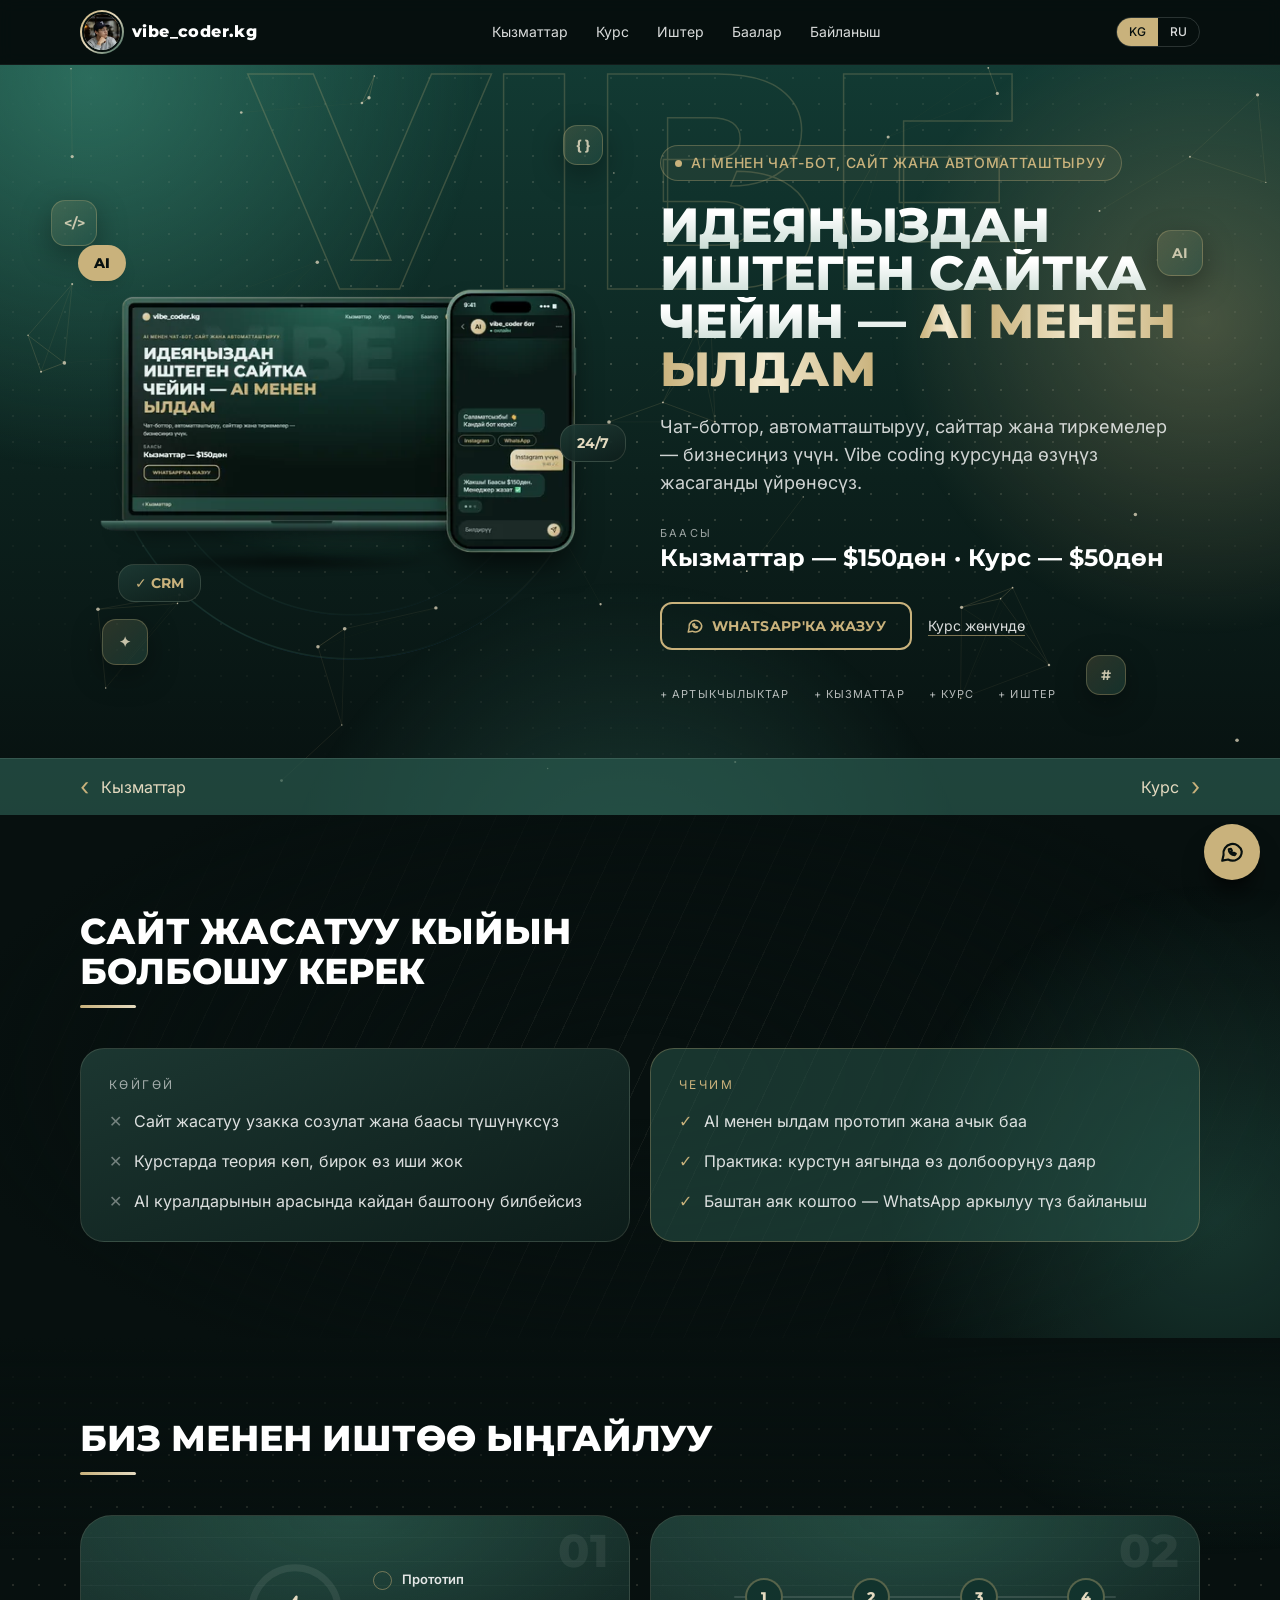
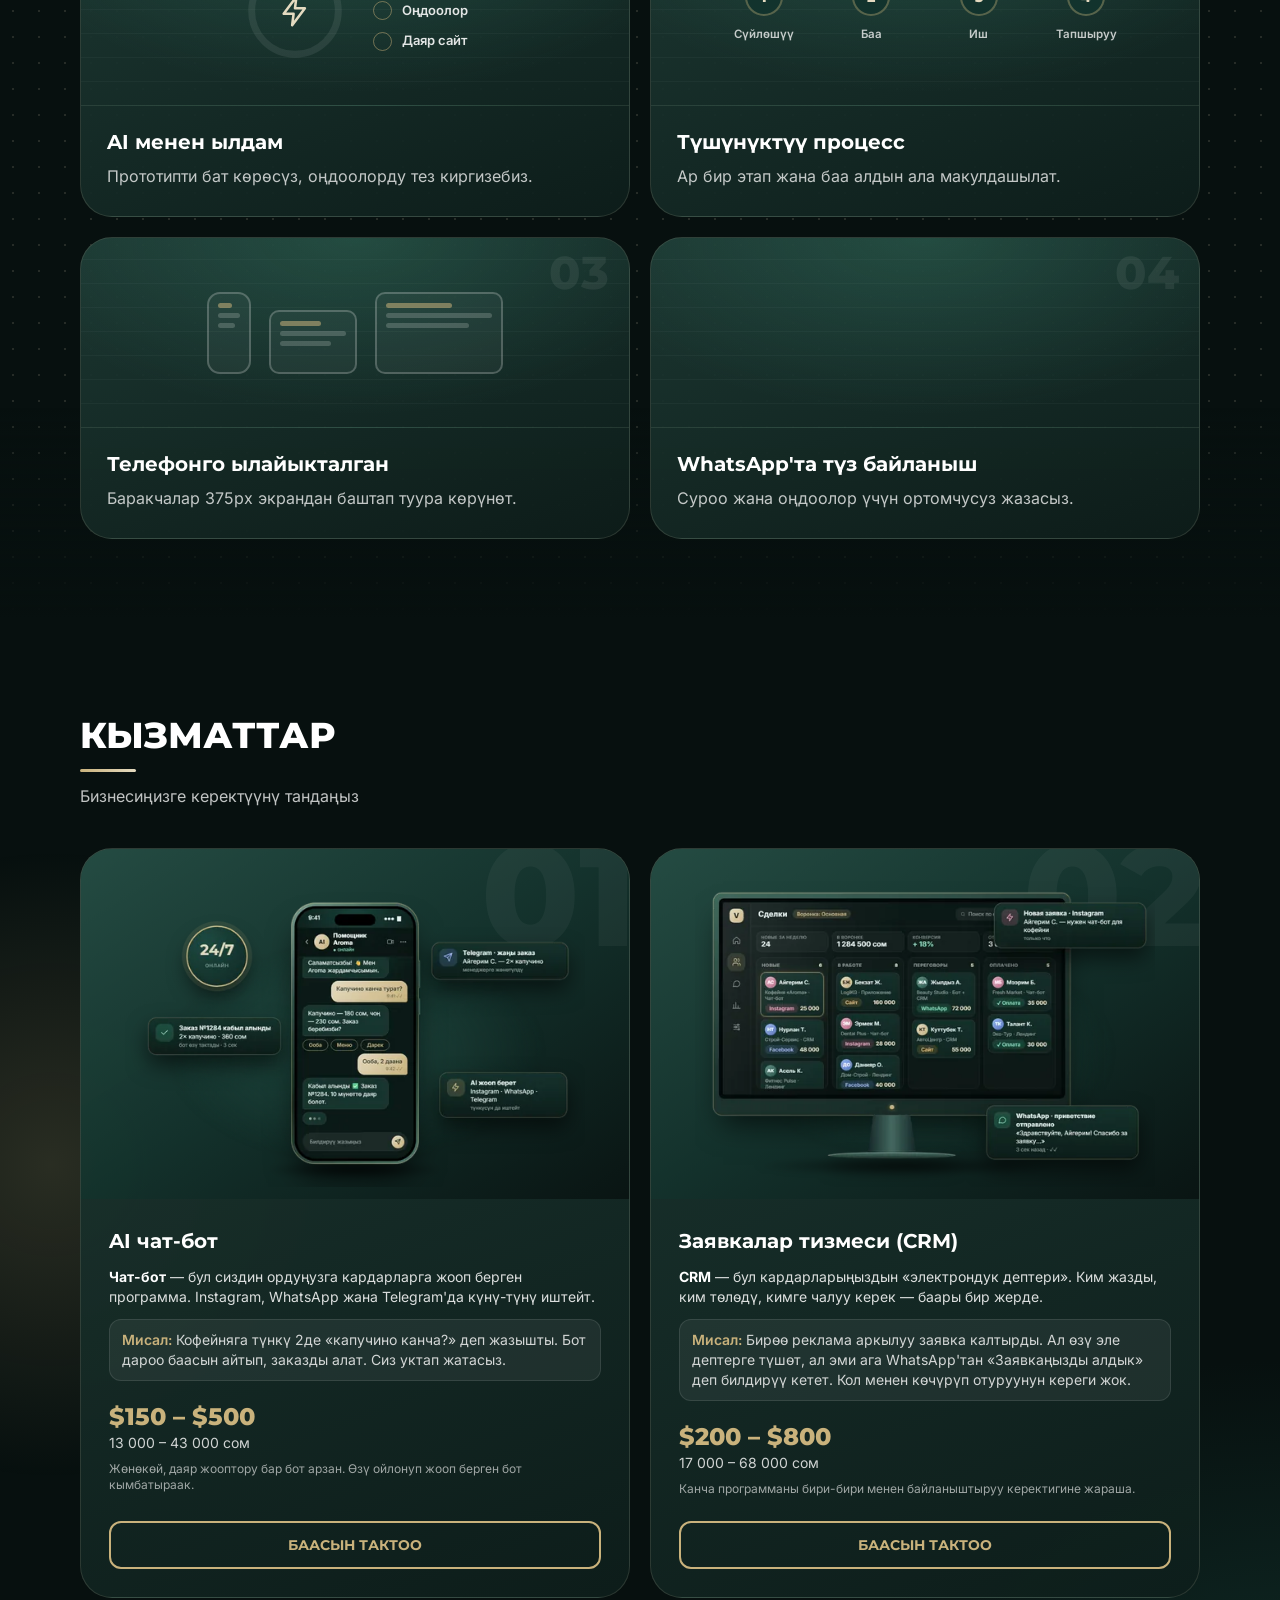
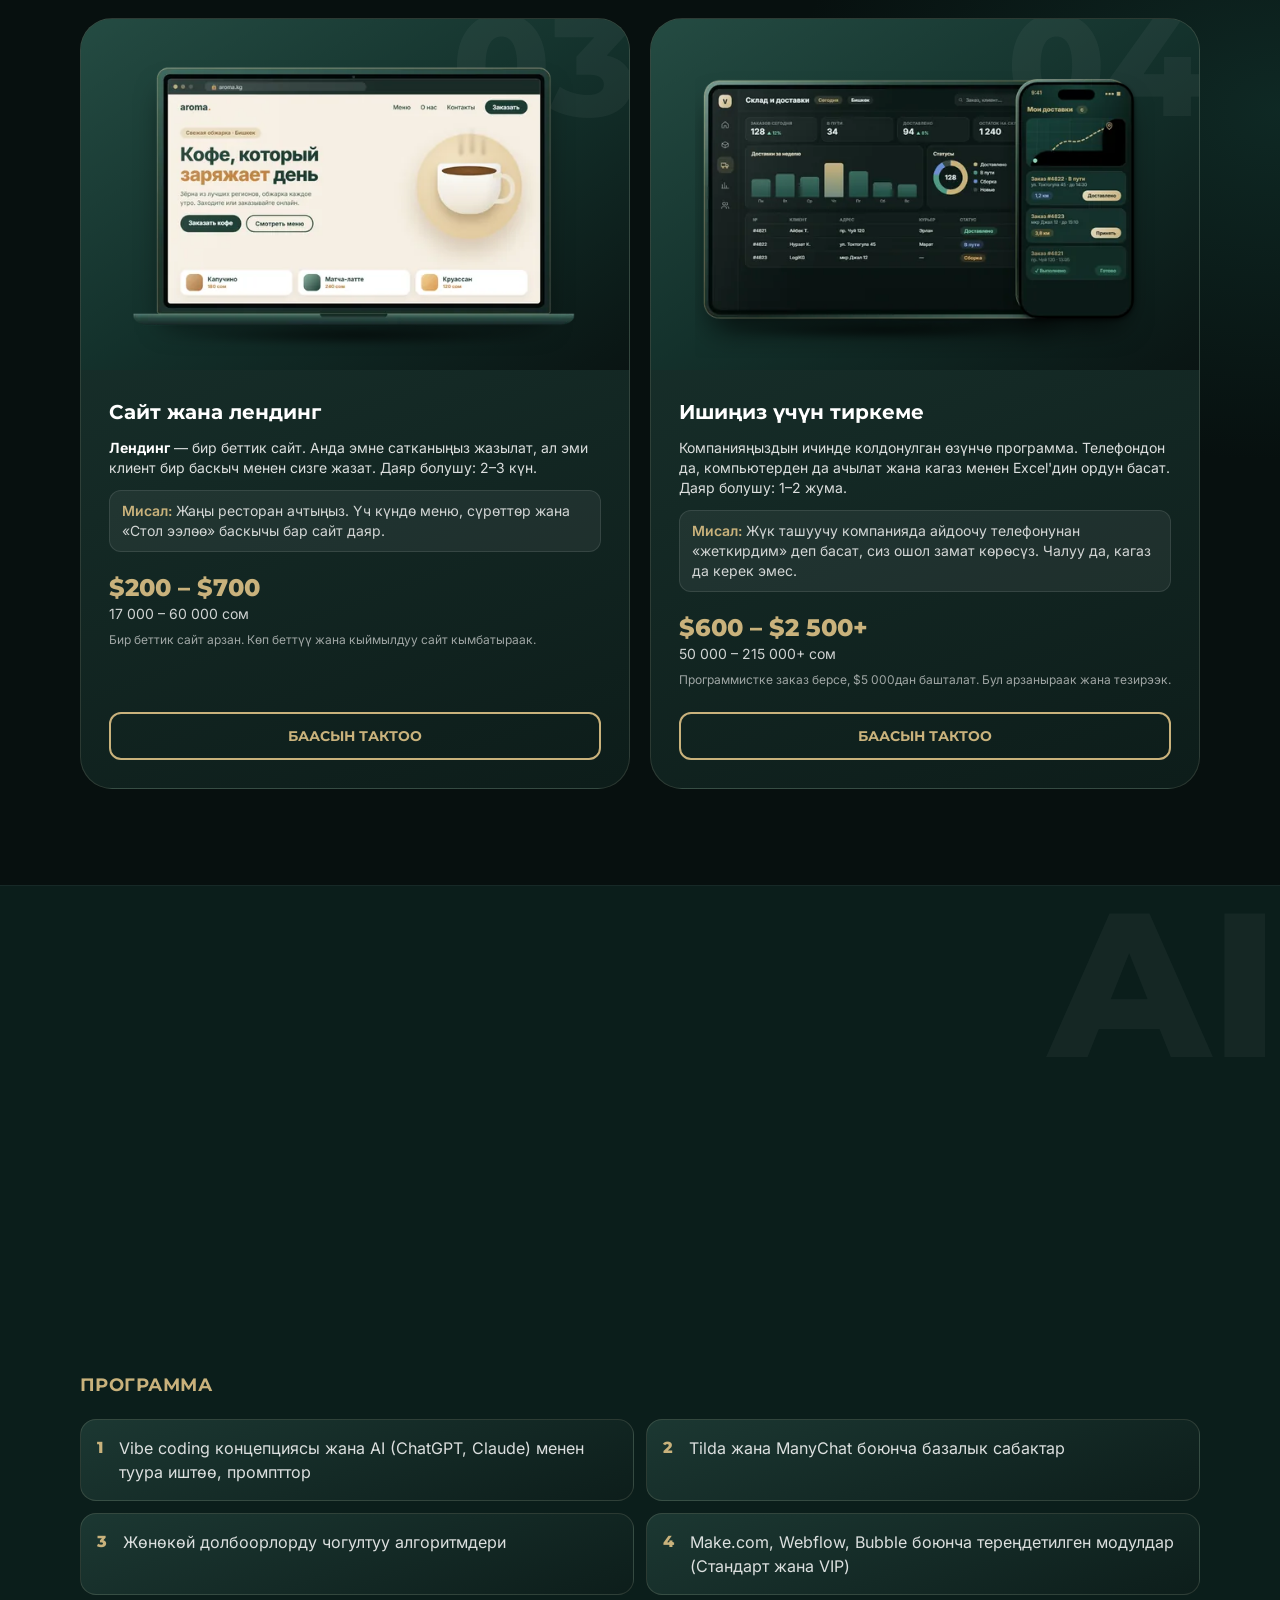
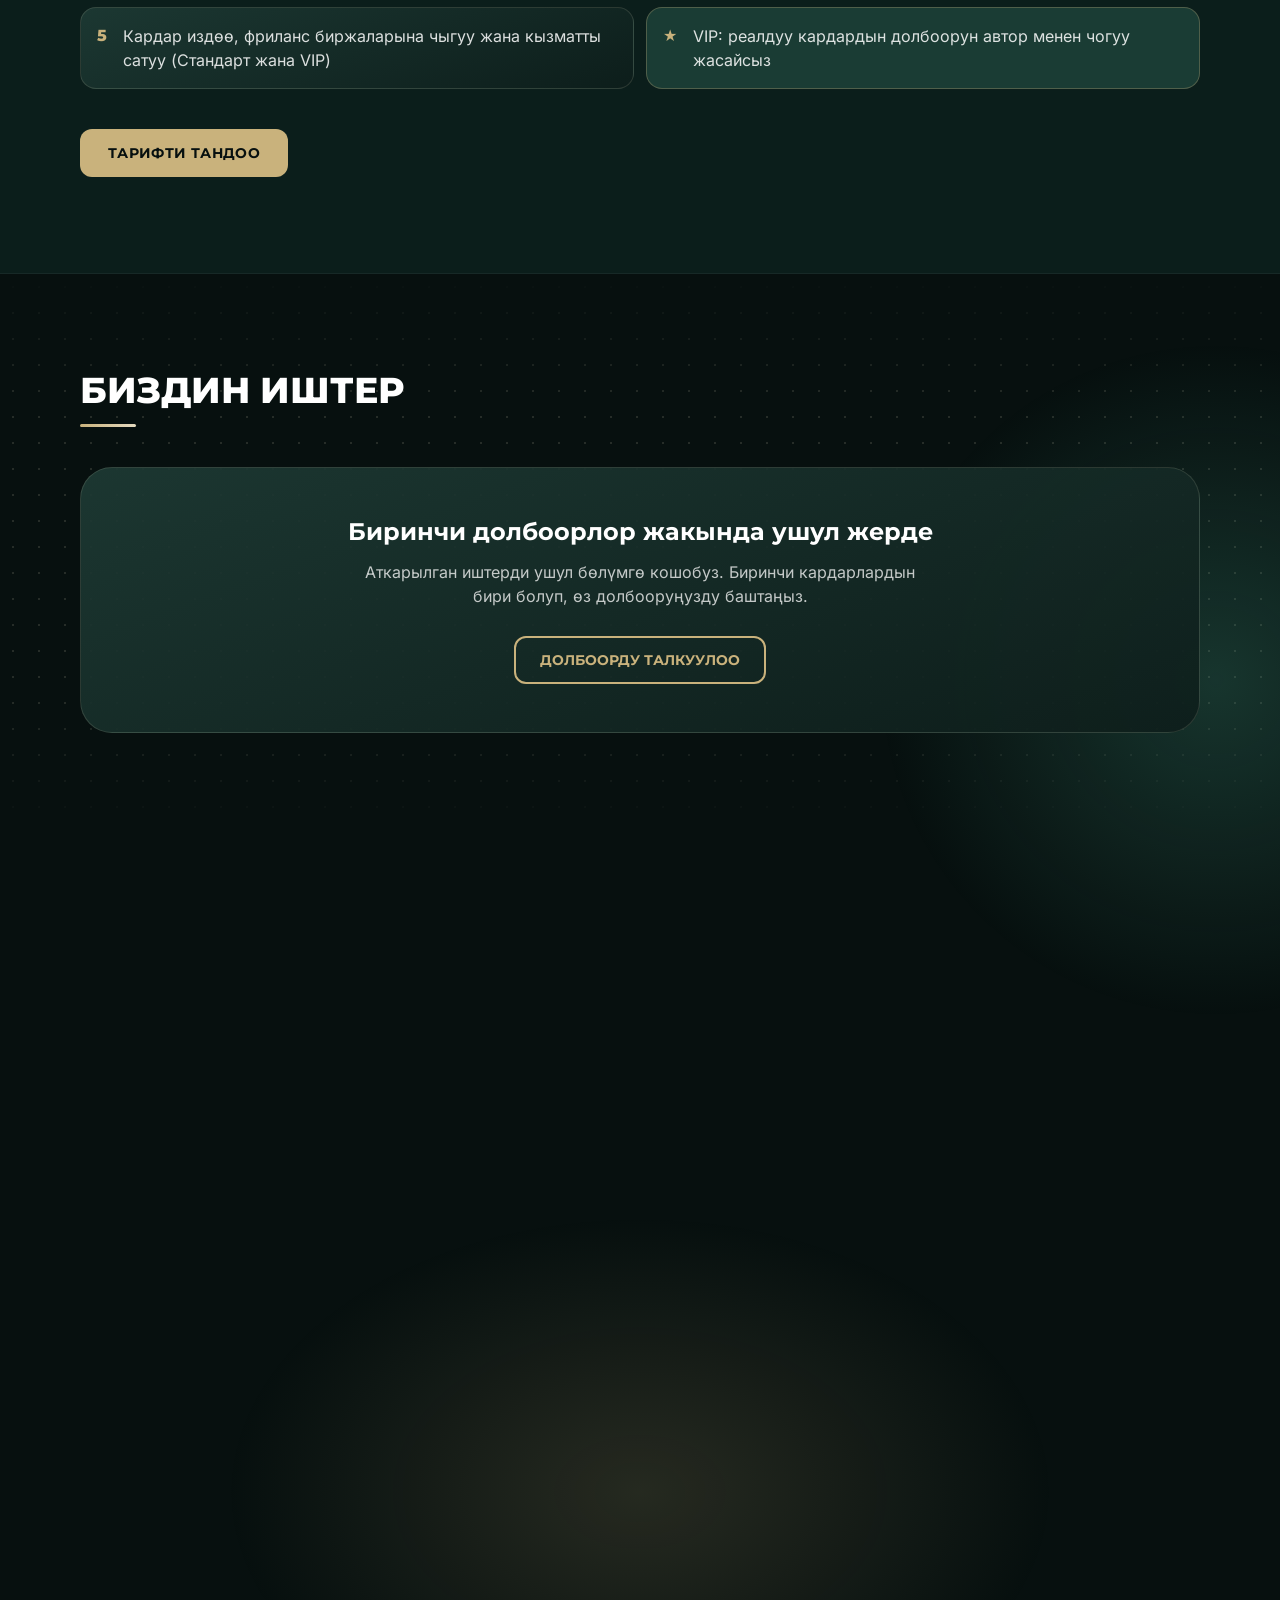
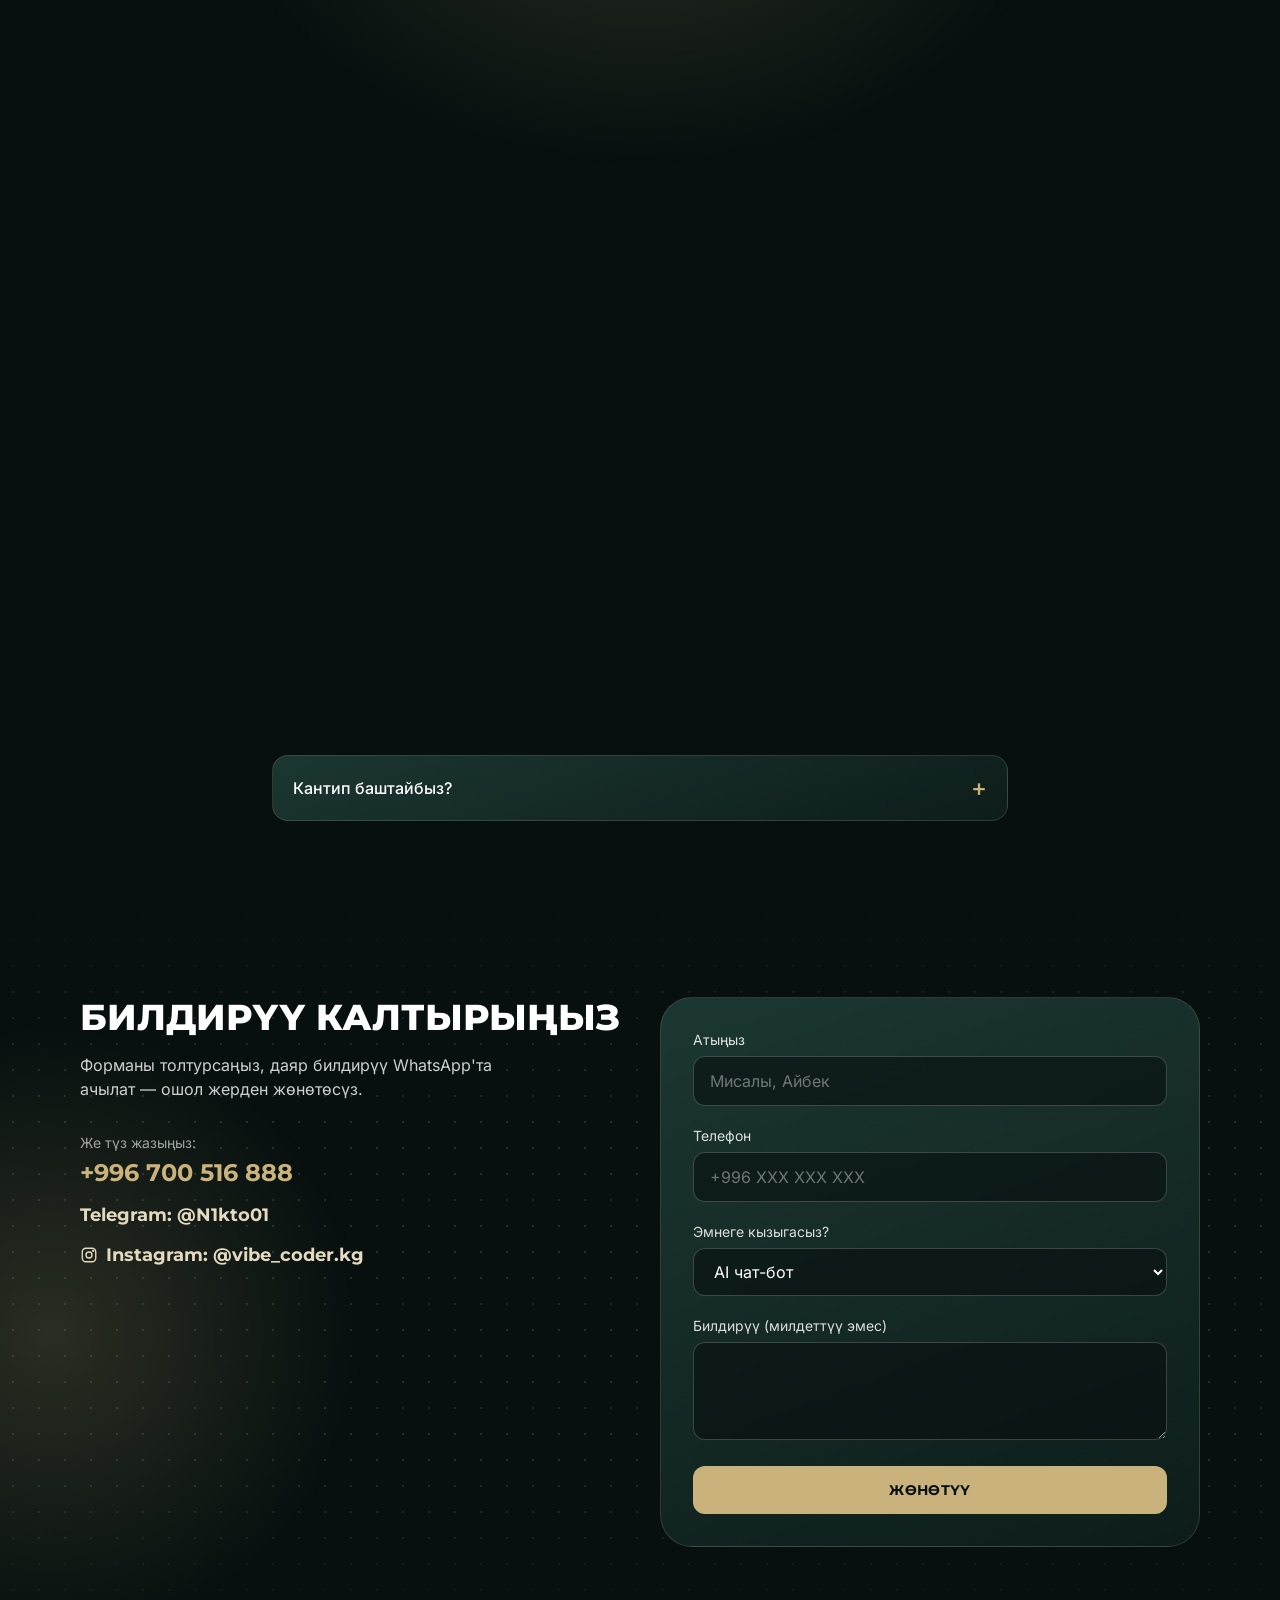
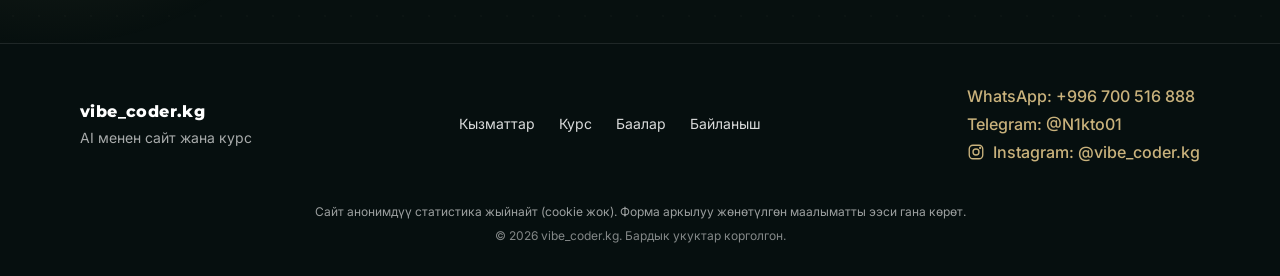
==== commit ef84bab4: "Update site" ====
--- a/index.html
+++ b/index.html
@@ -1,778 +1,780 @@
-<!DOCTYPE html>
-<html lang="ky">
-<head>
-  <meta charset="UTF-8">
-  <meta name="viewport" content="width=device-width, initial-scale=1">
-
-  <!-- SEO -->
-  <title>vibe_coder.kg — AI чат-боттор, сайттар жана vibe coding курсу</title>
-  <meta name="description" content="AI чат-боттор, CRM автоматташтыруу, сайттар жана ички тиркемелер — $150дөн. Vibe coding курсу — $50дөн. WhatsApp'ка жазыңыз.">
-  <meta name="theme-color" content="#07100F">
-
-  <!-- Open Graph -->
-  <meta property="og:type" content="website">
-  <meta property="og:title" content="vibe_coder.kg — AI чат-боттор, сайттар жана vibe coding курсу">
-  <meta property="og:description" content="AI чат-боттор, автоматташтыруу жана сайттар. Vibe coding курсу — $50дөн.">
-  <meta property="og:url" content="https://gameloft0408-cloud.github.io/vibe-coder-kg/">
-  <meta property="og:image" content="https://gameloft0408-cloud.github.io/vibe-coder-kg/images/og.jpg">
-  <meta property="og:image:width" content="1200">
-  <meta property="og:image:height" content="630">
-  <meta property="og:image:alt" content="vibe_coder.kg — AI чат-боттор, сайттар жана vibe coding курсу">
-  <meta property="og:site_name" content="vibe_coder.kg">
-  <meta name="twitter:card" content="summary_large_image">
-  <link rel="canonical" href="https://gameloft0408-cloud.github.io/vibe-coder-kg/">
-  <meta property="og:locale" content="ky_KG">
-
-  <link rel="icon" type="image/svg+xml" href="images/logo.svg">
-
-  <!-- Структураланган маалымат (JSON-LD, аткарылбайт — CSP менен конфликт жок) -->
-  <script type="application/ld+json">
-  {"@context":"https://schema.org","@type":"ProfessionalService","name":"vibe_coder.kg","url":"https://gameloft0408-cloud.github.io/vibe-coder-kg/","image":"https://gameloft0408-cloud.github.io/vibe-coder-kg/images/og.jpg","telephone":"+996700516888","areaServed":"KG","description":"AI чат-боттор, CRM автоматташтыруу, сайттар жана ички тиркемелер. Vibe coding курсу.","sameAs":["https://t.me/N1kto01"]}
-  </script>
-
-  <!-- Коопсуздук: контент саясаты (CSP). Скрипттер жана шрифттер — өз серверибизден гана. Толук баштар: _headers / vercel.json -->
-  <meta http-equiv="Content-Security-Policy" content="default-src 'none'; script-src 'self'; style-src 'self' 'unsafe-inline'; img-src 'self'; font-src 'self'; connect-src 'self' https://script.google.com https://script.googleusercontent.com; manifest-src 'self'; base-uri 'self'; form-action 'self'; object-src 'none'; upgrade-insecure-requests">
-  <meta name="referrer" content="strict-origin-when-cross-origin">
-
-  <!-- Шрифттер: Montserrat (аталыштар) + Inter (текст). Өзүбүздүн серверден, кириллица жана ң ү ө тамгалары менен -->
-
-  <!-- Tailwind CSS: алдын ала build кылынган (css/styles.css). Конфиг: tailwind.config.js -->
-  <link rel="stylesheet" href="css/styles.css">
-
-  <style>
-    html { scroll-behavior: smooth; scroll-padding-top: 5rem; }
-    body {
-      background:
-        radial-gradient(1100px 620px at 50% -8%, #2a5a4f 0%, rgba(42,90,79,0) 65%),
-        radial-gradient(700px 500px at 100% 40%, rgba(18,51,45,.7) 0%, rgba(18,51,45,0) 70%),
-        #07100F;
-      background-repeat: no-repeat;
-    }
-    /* Шише эффектиндеги карточка */
-    .glass {
-      background: linear-gradient(160deg, rgba(30,58,52,.92), rgba(14,30,27,.92));
-      border: 1px solid rgba(228,218,192,.14);
-    }
-    /* Толтурула турган орундар ([ОРУН АЛМАШТЫР]) — табуу оңой болушу үчүн */
-    .ph { outline: 1px dashed rgba(201,178,124,.7); outline-offset: 2px; border-radius: 4px; color: #E4DAC0; padding: 0 4px; }
-    /* Ири кооздоочу фон тексти */
-    .ghost { color: rgba(255,255,255,.045); font-family: Montserrat, sans-serif; font-weight: 800; line-height: .8; user-select: none; pointer-events: none; }
-    /* Көрүнүү анимациясы */
-    .reveal { opacity: 0; transform: translateY(18px); transition: opacity .7s ease, transform .7s ease; }
-    .reveal.in { opacity: 1; transform: none; }
-    @media (prefers-reduced-motion: reduce) {
-      html { scroll-behavior: auto; }
-      .reveal { opacity: 1; transform: none; transition: none; }
-    }
-    .no-scrollbar::-webkit-scrollbar { display: none; }
-    .no-scrollbar { scrollbar-width: none; }
-    details > summary { list-style: none; }
-    details > summary::-webkit-details-marker { display: none; }
-    details[open] .faq-plus { transform: rotate(45deg); }
-    :focus-visible { outline: 2px solid #C9B27C; outline-offset: 3px; }
-
-    /* ===== Анимациялар ===== */
-    @keyframes rise { to { transform: translateY(0); } }
-    @keyframes fadeUp { from { opacity: 0; transform: translateY(16px); } to { opacity: 1; transform: none; } }
-    @keyframes chIn { to { opacity: 1; } }
-    @keyframes shimmer { to { background-position: -200% 0; } }
-    @keyframes floaty { 0%,100% { transform: translateY(0); } 50% { transform: translateY(-10px); } }
-    @keyframes floaty2 { 0%,100% { transform: translateY(0); } 50% { transform: translateY(8px); } }
-    @keyframes ghostDrift { 0%,100% { transform: translateX(0); } 50% { transform: translateX(14px); } }
-
-    /* Аталыш: сөз-сөз өйдө чыгат (JS ар бир сөздү .w ичине салат) */
-    .w { display: inline-block; overflow: hidden; vertical-align: bottom; padding-bottom: .1em; margin-bottom: -.1em; }
-    .w > span { display: inline-block; transform: translateY(115%); animation: rise .6s cubic-bezier(.2,.7,.2,1) forwards; }
-    /* Алтын сөздөр жылтырайт */
-    .gw > span {
-      background: linear-gradient(90deg, #C9B27C 0%, #F3EAD0 25%, #C9B27C 50%, #F3EAD0 75%, #C9B27C 100%);
-      background-size: 200% 100%;
-      -webkit-background-clip: text; background-clip: text; color: transparent;
-      animation: rise .6s cubic-bezier(.2,.7,.2,1) forwards, shimmer 4.5s linear 1s 3;
-    }
-    /* Кичи сап: тамга-тамга пайда болот */
-    .ch { opacity: 0; animation: chIn .01s forwards; }
-    /* Hero ичиндеги калган текст кезеги менен чыгат */
-    .fx { opacity: 0; animation: fadeUp .8s ease forwards; animation-delay: var(--d, 0s); }
-    /* Бөлүм аталышынын астындагы сызык */
-    main h2.reveal::after { content: ''; display: block; height: 3px; width: 0; margin-top: 14px; border-radius: 2px; background: linear-gradient(90deg, #C9B27C, #E4DAC0); transition: width .9s ease .35s; }
-    main h2.reveal.in::after { width: 56px; }
-    /* Сүрөттөр */
-    .float-a { animation: floaty 6s ease-in-out infinite; }
-    .float-b { animation: floaty2 5.5s ease-in-out infinite; }
-    .svc-img { transition: transform .5s ease; }
-    .svc-card:hover .svc-img { transform: scale(1.05) translateY(-4px); }
-    .ghost-drift { animation: ghostDrift 14s ease-in-out infinite; }
-
-    /* Икон тақталары (Артыкчылыктар) жана медальондор (Тарифтер) */
-    .icon-tile { width: 56px; height: 56px; border-radius: 18px; display: grid; place-items: center; color: #C9B27C;
-      background: linear-gradient(135deg, rgba(201,178,124,.25), rgba(42,90,79,.55)); border: 1px solid rgba(201,178,124,.35);
-      transition: transform .4s ease; }
-    .adv-card:hover .icon-tile { transform: translateY(-4px) rotate(-6deg); }
-    .medal { position: relative; width: 64px; height: 64px; border-radius: 50%; display: grid; place-items: center; color: #C9B27C; margin-bottom: 18px;
-      background: radial-gradient(circle at 30% 30%, rgba(228,218,192,.28), rgba(42,90,79,.6)); }
-    .medal::before { content: ''; position: absolute; inset: -6px; border-radius: 50%; border: 1.5px dashed rgba(201,178,124,.55); animation: spin 20s linear infinite; }
-    @keyframes spin { to { transform: rotate(360deg); } }
-    @media (prefers-reduced-motion: reduce) { .medal::before { animation: none; } .icon-tile { transition: none; } }
-
-    /* ===== Фон, тор жана кооздоо (hero жана бөлүмдөр) ===== */
-    html, body { overflow-x: clip; }
-    @keyframes drift1 { 0%,100% { transform: translate3d(0,0,0) scale(1); } 50% { transform: translate3d(8vmax,6vmax,0) scale(1.12); } }
-    @keyframes drift2 { 0%,100% { transform: translate3d(0,0,0) scale(1); } 50% { transform: translate3d(-7vmax,5vmax,0) scale(1.1); } }
-    @keyframes drift3 { 0%,100% { transform: translate3d(0,0,0) scale(1); } 50% { transform: translate3d(5vmax,-6vmax,0) scale(1.15); } }
-    @keyframes spin { to { transform: rotate(360deg); } }
-    @keyframes pulseDot { 0%,100% { box-shadow: 0 0 0 0 rgba(201,178,124,.55); } 50% { box-shadow: 0 0 0 7px rgba(201,178,124,0); } }
-
-    .hero-bg { position: absolute; inset: 0; z-index: 0; pointer-events: none; overflow: hidden; }
-    .hero-bg > * { position: absolute; }
-    .orb { border-radius: 50%; will-change: transform; }
-    .orb-1 { width: 70vmax; height: 70vmax; left: -28vmax; top: -34vmax; background: radial-gradient(circle, rgba(70,160,135,.50) 0%, rgba(70,160,135,0) 62%); animation: drift1 26s ease-in-out infinite; }
-    .orb-2 { width: 56vmax; height: 56vmax; right: -22vmax; top: -8vmax; background: radial-gradient(circle, rgba(201,178,124,.30) 0%, rgba(201,178,124,0) 62%); animation: drift2 32s ease-in-out infinite; }
-    .orb-3 { width: 62vmax; height: 62vmax; left: 18%; bottom: -40vmax; background: radial-gradient(circle, rgba(42,90,79,.65) 0%, rgba(42,90,79,0) 62%); animation: drift3 38s ease-in-out infinite; }
-    .dotgrid { inset: 0; background-image: radial-gradient(rgba(228,218,192,.20) 1px, transparent 1.5px); background-size: 26px 26px;
-      -webkit-mask-image: radial-gradient(ellipse 85% 75% at 50% 40%, #000 20%, transparent 78%); mask-image: radial-gradient(ellipse 85% 75% at 50% 40%, #000 20%, transparent 78%); }
-    #heroCanvas { inset: 0; width: 100%; height: 100%; opacity: 0; transition: opacity 1.6s ease; }
-    #heroCanvas.on { opacity: 1; }
-    .tile { display: grid; place-items: center; width: 46px; height: 46px; border-radius: 14px; font: 700 14px/1 Montserrat, sans-serif; color: rgba(228,218,192,.85);
-      background: linear-gradient(135deg, rgba(201,178,124,.18), rgba(42,90,79,.40)); border: 1px solid rgba(201,178,124,.30); box-shadow: 0 10px 30px rgba(0,0,0,.35); }
-    .t1 { left: 4%; top: 18%; animation: floaty 7s ease-in-out infinite; }
-    .t2 { left: 44%; top: 8%; animation: floaty2 8s ease-in-out infinite; width: 40px; height: 40px; }
-    .t3 { right: 6%; top: 22%; animation: floaty 6.5s ease-in-out infinite .6s; }
-    .t4 { left: 8%; bottom: 20%; animation: floaty2 7.5s ease-in-out infinite .3s; }
-    .t5 { right: 12%; bottom: 16%; animation: floaty 9s ease-in-out infinite 1s; width: 40px; height: 40px; }
-    @media (max-width: 640px) { .tile { display: none; } .eyebrow { border-radius: 18px; line-height: 1.55; padding: 8px 14px; } }
-
-    /* Hero аталышы: градиент тамгалар, жумшак көлөкө, кичи сап — таблетка */
-    #heroTitle .w:not(.gw) > span { background: linear-gradient(180deg, #ffffff 25%, #c9dcd4 100%); -webkit-background-clip: text; background-clip: text; color: transparent; }
-    .eyebrow { display: inline-block; padding: 7px 16px 7px 14px; border-radius: 999px; border: 1px solid rgba(201,178,124,.32); background: rgba(201,178,124,.08); }
-    .eyebrow::before { content: ''; display: inline-block; width: 7px; height: 7px; margin-right: 9px; border-radius: 50%; background: #C9B27C; vertical-align: 1px; animation: pulseDot 2.4s ease-in-out infinite; }
-    .ghost-outline { color: transparent !important; -webkit-text-stroke: 1.5px rgba(201,178,124,.24); }
-
-    /* Hero сүрөтүнүн айланасындагы жарык шакектер */
-    .ring-wrap { position: absolute; left: 50%; top: 50%; width: 96%; aspect-ratio: 1; transform: translate(-50%,-52%); z-index: -1; pointer-events: none; }
-    .ring { position: absolute; inset: 0; border-radius: 50%; animation: spin 28s linear infinite;
-      background: conic-gradient(from 0deg, rgba(201,178,124,0) 0deg, rgba(201,178,124,.65) 70deg, rgba(201,178,124,0) 150deg, rgba(120,210,180,.45) 250deg, rgba(120,210,180,0) 330deg);
-      -webkit-mask: radial-gradient(farthest-side, transparent calc(100% - 2px), #000 calc(100% - 1px)); mask: radial-gradient(farthest-side, transparent calc(100% - 2px), #000 calc(100% - 1px)); }
-    .ring.r2 { inset: 9%; animation-duration: 40s; animation-direction: reverse; opacity: .7; }
-    .ring-glow { position: absolute; inset: 14%; border-radius: 50%; background: radial-gradient(circle, rgba(201,178,124,.22), rgba(201,178,124,0) 65%); }
-
-    /* Бөлүмдөрдүн артындагы кооздоо (контенттин артында, 100vw кеңдикте) */
-    section.deco { position: relative; isolation: isolate; }
-    section.deco::before, section.deco::after { content: ''; position: absolute; pointer-events: none; z-index: -1; }
-    .deco-dots::before { left: 50%; width: 100vw; top: 0; bottom: 0; transform: translateX(-50%);
-      background-image: linear-gradient(180deg, #07100F 0, rgba(7,16,15,0) 24%, rgba(7,16,15,0) 76%, #07100F 100%), radial-gradient(rgba(228,218,192,.14) 1px, transparent 1.5px);
-      background-size: 100% 100%, 26px 26px; }
-    .deco-lines::before { left: 50%; width: 100vw; top: 0; bottom: 0; transform: translateX(-50%);
-      background: radial-gradient(ellipse 70% 80% at 50% 50%, rgba(7,16,15,0) 10%, #07100F 78%), repeating-linear-gradient(115deg, rgba(228,218,192,.06) 0 1px, transparent 1px 30px); }
-    .deco-orb-r::after { width: 60vmax; height: 60vmax; right: calc(50% - 50vw - 25vmax); top: 4%; border-radius: 50%; will-change: transform;
-      background: radial-gradient(circle, rgba(70,160,135,.26), rgba(70,160,135,0) 62%); animation: drift2 30s ease-in-out infinite; }
-    .deco-orb-l::after { width: 56vmax; height: 56vmax; left: calc(50% - 50vw - 24vmax); top: 10%; border-radius: 50%; will-change: transform;
-      background: radial-gradient(circle, rgba(201,178,124,.18), rgba(201,178,124,0) 62%); animation: drift1 34s ease-in-out infinite; }
-    .deco-spot::after { left: 50%; top: 52%; width: min(900px, 100vw); height: 600px; transform: translate(-50%,-30%);
-      background: radial-gradient(ellipse at center, rgba(201,178,124,.16), rgba(201,178,124,0) 65%); }
-
-    @media (prefers-reduced-motion: reduce) {
-      .orb, .tile, .ring, .deco-orb-r::after, .deco-orb-l::after, .eyebrow::before { animation: none !important; }
-    }
-
-    /* ===== Артыкчылыктар: анимациялуу премиум карточкалар ===== */
-    .adv-grid { display: grid; gap: 20px; }
-    @media (min-width: 768px) { .adv-grid { grid-template-columns: 1fr 1fr; } }
-    .adv-card { position: relative; isolation: isolate; overflow: hidden; border-radius: 2rem; border: 1px solid rgba(228,218,192,.14);
-      background: linear-gradient(160deg, rgba(30,58,52,.92), rgba(14,30,27,.92)); transition: border-color .4s, transform .4s; }
-    .adv-card::before { content: ''; position: absolute; inset: 0; z-index: -1; opacity: 0; transition: opacity .4s;
-      background: radial-gradient(380px circle at var(--mx, 50%) var(--my, 0%), rgba(201,178,124,.20), transparent 62%); }
-    .adv-card:hover { border-color: rgba(201,178,124,.5); }
-    .adv-card:hover::before { opacity: 1; }
-    .adv-num { position: absolute; top: 12px; right: 20px; font: 800 46px/1 Montserrat, sans-serif; color: rgba(255,255,255,.07); z-index: 2; pointer-events: none; }
-    .adv-vis { position: relative; height: 190px; display: grid; place-items: center; padding: 0 20px; border-bottom: 1px solid rgba(228,218,192,.08);
-      background: radial-gradient(90% 130% at 50% 0%, rgba(70,160,135,.24), transparent 72%), repeating-linear-gradient(0deg, transparent 0 23px, rgba(255,255,255,.03) 23px 24px); }
-    .adv-body { padding: 22px 26px 28px; }
-    .adv-card:not(.in) .adv-vis * { animation-play-state: paused !important; }
-
-    /* 1. Ылдамдык: шкала толот, тизме белгиленет */
-    .v1 { display: flex; align-items: center; gap: 26px; }
-    .gauge { position: relative; width: 104px; height: 104px; flex: none; }
-    .gauge > svg { width: 100%; height: 100%; transform: rotate(-90deg); }
-    .g-bg, .g-fg { fill: none; stroke-width: 8; }
-    .g-bg { stroke: rgba(255,255,255,.08); }
-    .g-fg { stroke: #C9B27C; stroke-linecap: round; stroke-dasharray: 314; stroke-dashoffset: 314; animation: gfill 4.2s ease-in-out infinite; }
-    .gauge-ic { position: absolute; inset: 0; display: grid; place-items: center; color: #E4DAC0; animation: boltPulse 4.2s ease-in-out infinite; }
-    .chk { list-style: none; display: grid; gap: 11px; font-size: 13px; font-weight: 600; color: rgba(255,255,255,.88); }
-    .chk li { display: flex; align-items: center; gap: 10px; }
-    .chk i { position: relative; width: 19px; height: 19px; flex: none; border-radius: 50%; border: 1.5px solid rgba(201,178,124,.5); animation: tick 4.2s ease-in-out infinite; animation-delay: var(--d); }
-    .chk i::after { content: ''; position: absolute; left: 5.5px; top: 2px; width: 4px; height: 8px; border: solid #07100F; border-width: 0 2px 2px 0; transform: rotate(45deg); opacity: 0; animation: tickMark 4.2s ease-in-out infinite; animation-delay: var(--d); }
-    @keyframes gfill { 0% { stroke-dashoffset: 314; } 58%, 90% { stroke-dashoffset: 30; } 100% { stroke-dashoffset: 314; } }
-    @keyframes boltPulse { 0%, 100% { transform: scale(.9); opacity: .7; } 58% { transform: scale(1.12); opacity: 1; } }
-    @keyframes tick { 0%, 14% { background: transparent; border-color: rgba(201,178,124,.5); } 26%, 88% { background: #C9B27C; border-color: #C9B27C; } 100% { background: transparent; border-color: rgba(201,178,124,.5); } }
-    @keyframes tickMark { 0%, 14% { opacity: 0; } 26%, 88% { opacity: 1; } 100% { opacity: 0; } }
-
-    /* 2. Процесс: 4 кадам бири-биринин артынан жанат */
-    .steps { position: relative; display: flex; justify-content: space-between; width: min(430px, 100%); }
-    .st-line { position: absolute; left: 24px; right: 24px; top: 18px; height: 2px; border-radius: 2px; background: rgba(255,255,255,.12); }
-    .st-line i { display: block; height: 100%; width: 0; background: linear-gradient(90deg, #C9B27C, #E4DAC0); animation: lineFill 6.4s ease-in-out infinite; }
-    .st { position: relative; z-index: 1; width: 25%; display: grid; justify-items: center; gap: 10px; font-size: 11.5px; font-weight: 600; text-align: center; color: rgba(255,255,255,.75); }
-    .st b { display: grid; place-items: center; width: 38px; height: 38px; border-radius: 50%; font: 800 14px Montserrat, sans-serif; background: #12332D; color: #E4DAC0; border: 2px solid rgba(201,178,124,.38); animation: stepOn 6.4s ease-in-out infinite; animation-delay: var(--d); }
-    @keyframes lineFill { 0% { width: 0; } 58%, 90% { width: 100%; } 100% { width: 0; } }
-    @keyframes stepOn {
-      0%, 4% { background: #12332D; color: #E4DAC0; border-color: rgba(201,178,124,.38); box-shadow: 0 0 0 0 rgba(201,178,124,0); transform: scale(1); }
-      12%, 76% { background: #C9B27C; color: #07100F; border-color: #C9B27C; box-shadow: 0 0 0 8px rgba(201,178,124,.16); transform: scale(1.1); }
-      90%, 100% { background: #12332D; color: #E4DAC0; border-color: rgba(201,178,124,.38); box-shadow: 0 0 0 0 rgba(201,178,124,0); transform: scale(1); }
-    }
-
-    /* 3. Түзмөктөр: телефон, планшет, компьютер кезек менен жарык болот */
-    .devs { display: flex; align-items: flex-end; gap: 18px; }
-    .dv { display: grid; gap: 5px; align-content: start; padding: 9px; border-radius: 10px; border: 2px solid rgba(255,255,255,.22); background: rgba(255,255,255,.04); animation: devOn 6s ease-in-out infinite; animation-delay: var(--d); }
-    .dv1 { width: 44px; height: 82px; border-radius: 13px; }
-    .dv2 { width: 88px; height: 64px; }
-    .dv3 { width: 128px; height: 82px; }
-    .dv i { display: block; height: 5px; border-radius: 3px; background: rgba(255,255,255,.18); }
-    .dv i:first-child { width: 62%; background: rgba(201,178,124,.55); }
-    .dv i:last-child { width: 78%; }
-    @keyframes devOn {
-      0%, 6% { border-color: rgba(255,255,255,.22); box-shadow: 0 0 0 rgba(201,178,124,0); transform: translateY(0); }
-      16%, 34% { border-color: #C9B27C; box-shadow: 0 0 30px rgba(201,178,124,.38); transform: translateY(-7px); }
-      46%, 100% { border-color: rgba(255,255,255,.22); box-shadow: 0 0 0 rgba(201,178,124,0); transform: translateY(0); }
-    }
-
-    /* 4. Түз байланыш: билдирүүлөр кезек менен чыгат */
-    .chatv { display: grid; gap: 9px; width: min(310px, 100%); }
-    .cb { max-width: 84%; padding: 9px 13px; border-radius: 15px; font-size: 12.5px; line-height: 1.35; opacity: 0; animation: bub 7.6s ease-in-out infinite; animation-delay: var(--d); }
-    .cb.in { justify-self: start; background: #17352f; border: 1px solid rgba(228,218,192,.12); border-bottom-left-radius: 4px; }
-    .cb.out { justify-self: end; background: linear-gradient(135deg, #E4DAC0, #C9B27C); color: #1a2a26; font-weight: 600; border-bottom-right-radius: 4px; }
-    .cb.out em { margin-left: 7px; font-style: normal; font-size: 10px; opacity: .7; }
-    .cb.dots { justify-self: start; display: flex; gap: 4px; padding: 11px 13px; background: #17352f; border: 1px solid rgba(228,218,192,.12); }
-    .cb.dots i { width: 5px; height: 5px; border-radius: 50%; background: #E4DAC0; animation: dotb 1s ease-in-out infinite; }
-    .cb.dots i:nth-child(2) { animation-delay: .15s; } .cb.dots i:nth-child(3) { animation-delay: .3s; }
-    @keyframes bub { 0% { opacity: 0; transform: translateY(10px) scale(.96); } 8%, 82% { opacity: 1; transform: none; } 94%, 100% { opacity: 0; transform: translateY(-4px); } }
-    @keyframes dotb { 0%, 100% { transform: translateY(0); opacity: .4; } 50% { transform: translateY(-4px); opacity: 1; } }
-
-    @media (max-width: 640px) { .adv-vis { height: 176px; } .v1 { gap: 18px; } .gauge { width: 88px; height: 88px; } .adv-body { padding: 20px 20px 24px; } .dv3 { width: 104px; } }
-    @media (prefers-reduced-motion: reduce) {
-      .adv-vis * { animation: none !important; }
-      .cb { opacity: 1; } .g-fg { stroke-dashoffset: 40; } .chk i { background: #C9B27C; } .chk i::after { opacity: 1; } .st-line i { width: 100%; }
-    }
-
-    @media (prefers-reduced-motion: reduce) {
-      .w > span, .gw > span, .fx { transform: none; animation: none; opacity: 1; }
-      .gw > span { color: #C9B27C; background: none; }
-      .ch { opacity: 1; animation: none; }
-      .float-a, .float-b, .ghost-drift { animation: none; }
-      main h2.reveal::after { transition: none; }
-    }
-  </style>
-</head>
-
-<body class="font-body text-white/85 antialiased">
-
-  <a href="#main" class="sr-only focus:not-sr-only focus:fixed focus:top-2 focus:left-2 focus:z-50 bg-gold text-ink px-4 py-2 rounded">Мазмунга өтүү</a>
-
-  <!-- ============ HEADER ============ -->
-  <header class="sticky top-0 z-40 bg-ink/70 backdrop-blur border-b border-white/5">
-    <div class="max-w-6xl mx-auto px-4 h-16 flex items-center justify-between gap-4">
-      <a href="#top" class="flex items-center gap-2" aria-label="vibe_coder.kg">
-        <!-- Профиль сыяктуу тегерек сүрөт (Instagram стили), алтын шакек менен -->
-        <span class="rounded-full p-[2px] bg-gradient-to-br from-gold via-sand to-moss shrink-0">
-          <img src="images/avatar.webp" alt="vibe_coder.kg автору" width="40" height="40"
-               class="block w-10 h-10 rounded-full object-cover border-2 border-ink">
-        </span>
-        <span class="font-display font-extrabold tracking-wide text-white">vibe_coder.kg</span>
-      </a>
-
-      <nav class="hidden md:flex items-center gap-7 text-sm" aria-label="Негизги меню">
-        <a class="hover:text-gold transition" href="#services" data-i18n="nav.services">Кызматтар</a>
-        <a class="hover:text-gold transition" href="#course" data-i18n="nav.course">Курс</a>
-        <a class="hover:text-gold transition" href="#works" data-i18n="nav.works">Иштер</a>
-        <a class="hover:text-gold transition" href="#pricing" data-i18n="nav.pricing">Баалар</a>
-        <a class="hover:text-gold transition" href="#contact" data-i18n="nav.contact">Байланыш</a>
-      </nav>
-
-      <div class="flex items-center gap-3">
-        <!-- Тил которгуч -->
-        <div class="flex text-xs font-medium border border-white/15 rounded-full overflow-hidden" role="group" aria-label="Тил / Язык">
-          <button type="button" data-lang="kg" class="lang-btn px-3 py-1.5">KG</button>
-          <button type="button" data-lang="ru" class="lang-btn px-3 py-1.5">RU</button>
-        </div>
-        <button id="menuBtn" type="button" class="md:hidden w-10 h-10 grid place-items-center rounded-lg border border-white/15" aria-label="Менюну ачуу" aria-expanded="false" aria-controls="mobileNav">
-          <svg width="20" height="20" viewBox="0 0 24 24" fill="none" stroke="currentColor" stroke-width="2" stroke-linecap="round"><path d="M4 7h16M4 12h16M4 17h16"/></svg>
-        </button>
-      </div>
-    </div>
-    <nav id="mobileNav" class="hidden md:hidden border-t border-white/5 bg-ink/95 px-4 py-3 flex-col gap-1 text-base" aria-label="Мобилдик меню">
-      <a class="block py-3" href="#services" data-i18n="nav.services">Кызматтар</a>
-      <a class="block py-3" href="#course" data-i18n="nav.course">Курс</a>
-      <a class="block py-3" href="#works" data-i18n="nav.works">Иштер</a>
-      <a class="block py-3" href="#pricing" data-i18n="nav.pricing">Баалар</a>
-      <a class="block py-3" href="#contact" data-i18n="nav.contact">Байланыш</a>
-    </nav>
-  </header>
-
-  <main id="main">
-
-    <!-- ============ 1. HERO ============ -->
-    <section id="top" class="relative overflow-hidden" style="background: linear-gradient(180deg, #123a33 0%, #0c211d 55%, rgba(7,16,15,0) 100%);">
-      <!-- Кыймылдуу фон: жарык шарлар, тор, байланышкан чекиттер, технологиялык белгилер -->
-      <div class="hero-bg" aria-hidden="true">
-        <div class="orb orb-1"></div><div class="orb orb-2"></div><div class="orb orb-3"></div>
-        <div class="dotgrid"></div>
-        <canvas id="heroCanvas"></canvas>
-        <span class="tile t1">&lt;/&gt;</span><span class="tile t2">{ }</span><span class="tile t3">AI</span><span class="tile t4">&#10022;</span><span class="tile t5">#</span>
-      </div>
-      <div class="ghost ghost-outline ghost-drift absolute -top-2 left-1/2 -translate-x-1/2 text-[34vw] md:text-[24vw] whitespace-nowrap" aria-hidden="true">VIBE</div>
-
-      <div class="relative max-w-6xl mx-auto px-4 pt-12 pb-10 md:pt-20 md:pb-14 grid md:grid-cols-2 gap-10 items-center">
-
-        <!-- Сол жак: ноутбуктагы сайт + калкып жүрүүчү белгилер (кооздоочу визуал) -->
-        <div class="order-2 md:order-1" aria-hidden="true"> <!-- LCP: reveal колдонулбайт, JS күтпөй дароо көрүнөт -->
-          <div class="relative max-w-lg mx-auto">
-            <div class="ring-wrap"><div class="ring-glow"></div><div class="ring"></div><div class="ring r2"></div></div>
-            <img src="images/hero.webp" srcset="images/hero-sm.webp 560w, images/hero.webp 960w" sizes="(min-width: 768px) 512px, 92vw" alt="" width="960" height="640" class="float-a w-full h-auto" fetchpriority="high">
-            <span class="float-b absolute -top-2 left-2 sm:-left-4 rounded-full bg-gold text-ink font-display font-extrabold text-sm px-4 py-2 shadow-lg">AI</span>
-            <span class="float-a absolute top-1/2 -right-1 sm:-right-5 glass rounded-2xl px-4 py-2 font-display font-bold text-sm text-sand">24/7</span>
-            <span class="float-b absolute -bottom-2 left-6 glass rounded-2xl px-4 py-2 font-display font-bold text-sm text-gold">✓ CRM</span>
-          </div>
-        </div>
-
-        <!-- Оң жак: аталыш, оффер, CTA -->
-        <div class="order-1 md:order-2">
-          <p id="heroEyebrow" class="eyebrow text-gold text-xs sm:text-sm font-medium tracking-wider uppercase mb-5" data-i18n="hero.eyebrow"><span class="ch" style="animation-delay:0ms">A</span><span class="ch" style="animation-delay:18ms">I</span><span class="ch" style="animation-delay:36ms"> </span><span class="ch" style="animation-delay:54ms">м</span><span class="ch" style="animation-delay:72ms">е</span><span class="ch" style="animation-delay:90ms">н</span><span class="ch" style="animation-delay:108ms">е</span><span class="ch" style="animation-delay:126ms">н</span><span class="ch" style="animation-delay:144ms"> </span><span class="ch" style="animation-delay:162ms">ч</span><span class="ch" style="animation-delay:180ms">а</span><span class="ch" style="animation-delay:198ms">т</span><span class="ch" style="animation-delay:216ms">-</span><span class="ch" style="animation-delay:234ms">б</span><span class="ch" style="animation-delay:252ms">о</span><span class="ch" style="animation-delay:270ms">т</span><span class="ch" style="animation-delay:288ms">,</span><span class="ch" style="animation-delay:306ms"> </span><span class="ch" style="animation-delay:324ms">с</span><span class="ch" style="animation-delay:342ms">а</span><span class="ch" style="animation-delay:360ms">й</span><span class="ch" style="animation-delay:378ms">т</span><span class="ch" style="animation-delay:396ms"> </span><span class="ch" style="animation-delay:414ms">ж</span><span class="ch" style="animation-delay:432ms">а</span><span class="ch" style="animation-delay:450ms">н</span><span class="ch" style="animation-delay:468ms">а</span><span class="ch" style="animation-delay:486ms"> </span><span class="ch" style="animation-delay:504ms">а</span><span class="ch" style="animation-delay:522ms">в</span><span class="ch" style="animation-delay:540ms">т</span><span class="ch" style="animation-delay:558ms">о</span><span class="ch" style="animation-delay:576ms">м</span><span class="ch" style="animation-delay:594ms">а</span><span class="ch" style="animation-delay:612ms">т</span><span class="ch" style="animation-delay:630ms">т</span><span class="ch" style="animation-delay:648ms">а</span><span class="ch" style="animation-delay:666ms">ш</span><span class="ch" style="animation-delay:684ms">т</span><span class="ch" style="animation-delay:702ms">ы</span><span class="ch" style="animation-delay:720ms">р</span><span class="ch" style="animation-delay:738ms">у</span><span class="ch" style="animation-delay:756ms">у</span></p>
-          <h1 id="heroTitle" class="font-display font-extrabold uppercase text-3xl sm:text-4xl lg:text-5xl leading-tight text-white" data-i18n="hero.title"><span class="w"><span style="animation-delay:80ms">Идеяңыздан</span></span> <span class="w"><span style="animation-delay:140ms">иштеген</span></span> <span class="w"><span style="animation-delay:200ms">сайтка</span></span> <span class="w"><span style="animation-delay:260ms">чейин</span></span> <span class="w"><span style="animation-delay:320ms">—</span></span> <span class="text-gold"><span class="w gw"><span style="animation-delay:380ms">AI</span></span> <span class="w gw"><span style="animation-delay:440ms">менен</span></span> <span class="w gw"><span style="animation-delay:500ms">ылдам</span></span></span></h1>
-          <p class="fx mt-5 text-base md:text-lg text-white/80 max-w-lg" style="--d:1.1s" data-i18n="hero.sub">Чат-боттор, автоматташтыруу, сайттар жана тиркемелер — бизнесиңиз үчүн. Vibe coding курсунда өзүңүз жасаганды үйрөнөсүз.</p>
-
-          <div class="fx mt-7" style="--d:1.3s">
-            <p class="text-[11px] tracking-[.2em] uppercase text-white/60" data-i18n="hero.priceLabel">Баасы</p>
-            <p class="font-display font-bold text-xl sm:text-2xl text-white" data-i18n="hero.price">Кызматтар — $150дөн · Курс — $50дөн</p>
-          </div>
-
-          <div class="fx mt-7 flex flex-wrap items-center gap-4" style="--d:1.5s">
-            <a href="https://wa.me/996700516888" data-wa="hero" target="_blank" rel="noopener noreferrer"
-               class="inline-flex items-center gap-2 rounded-xl border-2 border-gold text-gold hover:bg-gold hover:text-ink transition px-6 py-3 font-display font-bold uppercase text-sm tracking-wide">
-              <svg width="18" height="18" viewBox="0 0 24 24" fill="none" stroke="currentColor" stroke-width="2" stroke-linecap="round" stroke-linejoin="round" aria-hidden="true"><path d="M21 11.5a8.5 8.5 0 0 1-12.6 7.4L3 20l1.2-5.2A8.5 8.5 0 1 1 21 11.5z"/><path d="M9 9.5c0 3 2.500 5.500 5.500 5.500l1-1.500-1.800-.9-.8.800a4 4 0 0 1-1.800-1.800l.8-.8-.9-1.800z"/></svg>
-              <span data-i18n="hero.cta">WhatsApp'ка жазуу</span>
-            </a>
-            <a href="#course" class="text-sm underline underline-offset-4 decoration-gold/60 hover:text-gold transition" data-i18n="hero.link">Курс жөнүндө</a>
-          </div>
-
-          <ul class="fx mt-9 flex flex-wrap gap-x-6 gap-y-2 text-[11px] tracking-widest uppercase text-white/70" style="--d:1.7s">
-            <li><a class="hover:text-gold" href="#advantages">+ <span data-i18n="tab.adv">Артыкчылыктар</span></a></li>
-            <li><a class="hover:text-gold" href="#services">+ <span data-i18n="nav.services">Кызматтар</span></a></li>
-            <li><a class="hover:text-gold" href="#course">+ <span data-i18n="nav.course">Курс</span></a></li>
-            <li><a class="hover:text-gold" href="#works">+ <span data-i18n="nav.works">Иштер</span></a></li>
-          </ul>
-        </div>
-      </div>
-
-      <!-- Hero төмөнкү тилкеси -->
-      <div class="relative bg-moss/70 border-t border-white/10">
-        <div class="max-w-6xl mx-auto px-4 h-14 flex items-center justify-between text-sand">
-          <a href="#services" class="flex items-center gap-3 hover:text-gold"><span class="text-gold text-2xl leading-none" aria-hidden="true">‹</span><span data-i18n="nav.services">Кызматтар</span></a>
-          <a href="#course" class="flex items-center gap-3 hover:text-gold"><span data-i18n="nav.course">Курс</span><span class="text-gold text-2xl leading-none" aria-hidden="true">›</span></a>
-        </div>
-      </div>
-    </section>
-
-    <!-- ============ 2. КӨЙГӨЙ ЖАНА ЧЕЧИМ ============ -->
-    <section id="problem" class="deco deco-lines deco-orb-r max-w-6xl mx-auto px-4 py-16 md:py-24">
-      <h2 class="font-display font-extrabold uppercase text-2xl md:text-4xl text-white max-w-2xl reveal" data-i18n="prob.title">Сайт жасатуу кыйын болбошу керек</h2>
-      <div class="mt-10 grid md:grid-cols-2 gap-5">
-        <div class="glass rounded-3xl p-7 reveal">
-          <p class="text-xs tracking-[.2em] uppercase text-white/60 mb-4" data-i18n="prob.tag1">Көйгөй</p>
-          <ul class="space-y-4">
-            <li class="flex gap-3"><span class="text-white/40" aria-hidden="true">✕</span><span data-i18n="prob.1">Сайт жасатуу узакка созулат жана баасы түшүнүксүз</span></li>
-            <li class="flex gap-3"><span class="text-white/40" aria-hidden="true">✕</span><span data-i18n="prob.2">Курстарда теория көп, бирок өз иши жок</span></li>
-            <li class="flex gap-3"><span class="text-white/40" aria-hidden="true">✕</span><span data-i18n="prob.3">AI куралдарынын арасында кайдан баштоону билбейсиз</span></li>
-          </ul>
-        </div>
-        <div class="rounded-3xl p-7 bg-moss/50 border border-gold/30 reveal">
-          <p class="text-xs tracking-[.2em] uppercase text-gold mb-4" data-i18n="prob.tag2">Чечим</p>
-          <ul class="space-y-4">
-            <li class="flex gap-3"><span class="text-gold" aria-hidden="true">✓</span><span data-i18n="sol.1">AI менен ылдам прототип жана ачык баа</span></li>
-            <li class="flex gap-3"><span class="text-gold" aria-hidden="true">✓</span><span data-i18n="sol.2">Практика: курстун аягында өз долбооруңуз даяр</span></li>
-            <li class="flex gap-3"><span class="text-gold" aria-hidden="true">✓</span><span data-i18n="sol.3">Баштан аяк коштоо — WhatsApp аркылуу түз байланыш</span></li>
-          </ul>
-        </div>
-      </div>
-    </section>
-
-    <!-- ============ 3. АРТЫКЧЫЛЫКТАР ============ -->
-    <section id="advantages" class="deco deco-dots max-w-6xl mx-auto px-4 py-16 md:py-20">
-      <h2 class="font-display font-extrabold uppercase text-2xl md:text-4xl text-white reveal" data-i18n="adv.title">Биз менен иштөө ыңгайлуу</h2>
-      <div class="adv-grid mt-10">
-        <article class="adv-card reveal">
-          <span class="adv-num" aria-hidden="true">01</span>
-          <div class="adv-vis" aria-hidden="true">
-            <div class="v1">
-              <div class="gauge"><svg viewBox="0 0 120 120"><circle class="g-bg" cx="60" cy="60" r="50"/><circle class="g-fg" cx="60" cy="60" r="50"/></svg><span class="gauge-ic"><svg width="34" height="34" viewBox="0 0 24 24" fill="none" stroke="currentColor" stroke-width="1.8" stroke-linecap="round" stroke-linejoin="round" aria-hidden="true"><path d="M13 2 4 14h7l-1 8 9-12h-7z"/></svg></span></div>
-              <ul class="chk">
-                <li><i style="--d:.4s"></i><span data-i18n="adv.k1">Прототип</span></li>
-                <li><i style="--d:1.1s"></i><span data-i18n="adv.k2">Оңдоолор</span></li>
-                <li><i style="--d:1.8s"></i><span data-i18n="adv.k3">Даяр сайт</span></li>
-              </ul>
-            </div>
-          </div>
-          <div class="adv-body">
-            <h3 class="font-display font-bold text-xl text-white" data-i18n="adv.1.t">AI менен ылдам</h3>
-            <p class="mt-2 text-sm md:text-base text-white/75" data-i18n="adv.1.d">Прототипти бат көрөсүз, оңдоолорду тез киргизебиз.</p>
-          </div>
-        </article>
-
-        <article class="adv-card reveal">
-          <span class="adv-num" aria-hidden="true">02</span>
-          <div class="adv-vis" aria-hidden="true">
-            <div class="steps">
-              <div class="st-line"><i></i></div>
-              <div class="st" style="--d:0s"><b>1</b><span data-i18n="adv.s1">Сүйлөшүү</span></div>
-              <div class="st" style="--d:1.2s"><b>2</b><span data-i18n="adv.s2">Баа</span></div>
-              <div class="st" style="--d:2.4s"><b>3</b><span data-i18n="adv.s3">Иш</span></div>
-              <div class="st" style="--d:3.6s"><b>4</b><span data-i18n="adv.s4">Тапшыруу</span></div>
-            </div>
-          </div>
-          <div class="adv-body">
-            <h3 class="font-display font-bold text-xl text-white" data-i18n="adv.2.t">Түшүнүктүү процесс</h3>
-            <p class="mt-2 text-sm md:text-base text-white/75" data-i18n="adv.2.d">Ар бир этап жана баа алдын ала макулдашылат.</p>
-          </div>
-        </article>
-
-        <article class="adv-card reveal">
-          <span class="adv-num" aria-hidden="true">03</span>
-          <div class="adv-vis" aria-hidden="true">
-            <div class="devs">
-              <div class="dv dv1" style="--d:0s"><i></i><i></i><i></i></div>
-              <div class="dv dv2" style="--d:2s"><i></i><i></i><i></i></div>
-              <div class="dv dv3" style="--d:4s"><i></i><i></i><i></i></div>
-            </div>
-          </div>
-          <div class="adv-body">
-            <h3 class="font-display font-bold text-xl text-white" data-i18n="adv.3.t">Телефонго ылайыкталган</h3>
-            <p class="mt-2 text-sm md:text-base text-white/75" data-i18n="adv.3.d">Баракчалар 375px экрандан баштап туура көрүнөт.</p>
-          </div>
-        </article>
-
-        <article class="adv-card reveal">
-          <span class="adv-num" aria-hidden="true">04</span>
-          <div class="adv-vis" aria-hidden="true">
-            <div class="chatv">
-              <div class="cb in" style="--d:0s" data-i18n="adv.c1">Саламатсызбы, сайт керек эле</div>
-              <div class="cb out" style="--d:1.4s"><span data-i18n="adv.c2">Саламатсызбы! Баасын айтам</span><em>✓✓</em></div>
-              <div class="cb dots" style="--d:2.8s"><i></i><i></i><i></i></div>
-            </div>
-          </div>
-          <div class="adv-body">
-            <h3 class="font-display font-bold text-xl text-white" data-i18n="adv.4.t">WhatsApp'та түз байланыш</h3>
-            <p class="mt-2 text-sm md:text-base text-white/75" data-i18n="adv.4.d">Суроо жана оңдоолор үчүн ортомчусуз жазасыз.</p>
-          </div>
-        </article>
-      </div>
-    </section>
-
-    <!-- ============ 4. КЫЗМАТТАР ============ -->
-    <section id="services" class="deco deco-orb-l max-w-6xl mx-auto px-4 py-16 md:py-24">
-      <h2 class="font-display font-extrabold uppercase text-2xl md:text-4xl text-white reveal" data-i18n="nav.services">Кызматтар</h2>
-      <p class="mt-3 text-white/75 reveal" data-i18n="srv.sub">Бизнесиңизге керектүүнү тандаңыз</p>
-      <div class="mt-10 grid md:grid-cols-2 gap-5">
-        <article class="svc-card glass rounded-[2rem] overflow-hidden flex flex-col reveal">
-          <div class="relative overflow-hidden bg-gradient-to-br from-moss/60 via-forest/70 to-ink/80 px-6 pt-8 pb-3">
-            <span class="ghost absolute -right-2 -top-3 text-[8rem] sm:text-[9rem] select-none" aria-hidden="true">01</span>
-            <img src="images/bot.webp" srcset="images/bot-sm.webp 560w, images/bot.webp 960w" sizes="(min-width: 768px) 460px, 90vw" alt="" width="960" height="640" loading="lazy" decoding="async" class="svc-img float-a relative w-full max-w-[460px] h-auto mx-auto">
-          </div>
-          <div class="p-7 flex flex-col flex-1">
-            <h3 class="font-display font-bold text-xl text-white" data-i18n="srv.1.t">AI чат-бот</h3>
-            <p class="mt-3 text-sm text-white/85" data-i18n="srv.1.d"><b class="text-white">Чат-бот</b> — бул сиздин ордуңузга кардарларга жооп берген программа. Instagram, WhatsApp жана Telegram'да күнү-түнү иштейт.</p>
-            <p class="mt-3 rounded-xl border border-white/10 bg-white/[.06] px-3 py-2.5 text-sm text-white/80"><span class="font-semibold text-gold" data-i18n="srv.ex">Мисал:</span> <span data-i18n="srv.1.x">Кофейняга түнкү 2де «капучино канча?» деп жазышты. Бот дароо баасын айтып, заказды алат. Сиз уктап жатасыз.</span></p>
-            <div class="mt-5 flex-1">
-              <p class="font-display font-extrabold text-2xl text-gold">$150 – $500</p>
-              <p class="text-sm text-white/80">13 000 – 43 000 сом</p>
-              <p class="mt-2 text-xs text-white/60" data-i18n="srv.1.n">Жөнөкөй, даяр жооптору бар бот арзан. Өзү ойлонуп жооп берген бот кымбатыраак.</p>
-            </div>
-            <a href="https://wa.me/996700516888" data-wa="srv1" target="_blank" rel="noopener noreferrer" class="mt-6 text-center rounded-xl border-2 border-gold text-gold hover:bg-gold hover:text-ink transition px-5 py-3 font-display font-bold uppercase text-sm" data-i18n="srv.cta">Баасын тактоо</a>
-          </div>
-        </article>
-        <article class="svc-card glass rounded-[2rem] overflow-hidden flex flex-col reveal">
-          <div class="relative overflow-hidden bg-gradient-to-br from-moss/60 via-forest/70 to-ink/80 px-6 pt-8 pb-3">
-            <span class="ghost absolute -right-2 -top-3 text-[8rem] sm:text-[9rem] select-none" aria-hidden="true">02</span>
-            <img src="images/crm.webp" srcset="images/crm-sm.webp 560w, images/crm.webp 960w" sizes="(min-width: 768px) 460px, 90vw" alt="" width="960" height="640" loading="lazy" decoding="async" class="svc-img float-a relative w-full max-w-[460px] h-auto mx-auto">
-          </div>
-          <div class="p-7 flex flex-col flex-1">
-            <h3 class="font-display font-bold text-xl text-white" data-i18n="srv.2.t">Заявкалар тизмеси (CRM)</h3>
-            <p class="mt-3 text-sm text-white/85" data-i18n="srv.2.d"><b class="text-white">CRM</b> — бул кардарларыңыздын «электрондук дептери». Ким жазды, ким төлөдү, кимге чалуу керек — баары бир жерде.</p>
-            <p class="mt-3 rounded-xl border border-white/10 bg-white/[.06] px-3 py-2.5 text-sm text-white/80"><span class="font-semibold text-gold" data-i18n="srv.ex">Мисал:</span> <span data-i18n="srv.2.x">Бирөө реклама аркылуу заявка калтырды. Ал өзү эле дептерге түшөт, ал эми ага WhatsApp'тан «Заявкаңызды алдык» деп билдирүү кетет. Кол менен көчүрүп отуруунун кереги жок.</span></p>
-            <div class="mt-5 flex-1">
-              <p class="font-display font-extrabold text-2xl text-gold">$200 – $800</p>
-              <p class="text-sm text-white/80">17 000 – 68 000 сом</p>
-              <p class="mt-2 text-xs text-white/60" data-i18n="srv.2.n">Канча программаны бири-бири менен байланыштыруу керектигине жараша.</p>
-            </div>
-            <a href="https://wa.me/996700516888" data-wa="srv2" target="_blank" rel="noopener noreferrer" class="mt-6 text-center rounded-xl border-2 border-gold text-gold hover:bg-gold hover:text-ink transition px-5 py-3 font-display font-bold uppercase text-sm" data-i18n="srv.cta">Баасын тактоо</a>
-          </div>
-        </article>
-        <article class="svc-card glass rounded-[2rem] overflow-hidden flex flex-col reveal">
-          <div class="relative overflow-hidden bg-gradient-to-br from-moss/60 via-forest/70 to-ink/80 px-6 pt-8 pb-3">
-            <span class="ghost absolute -right-2 -top-3 text-[8rem] sm:text-[9rem] select-none" aria-hidden="true">03</span>
-            <img src="images/site.webp" srcset="images/site-sm.webp 560w, images/site.webp 960w" sizes="(min-width: 768px) 460px, 90vw" alt="" width="960" height="640" loading="lazy" decoding="async" class="svc-img float-a relative w-full max-w-[460px] h-auto mx-auto">
-          </div>
-          <div class="p-7 flex flex-col flex-1">
-            <h3 class="font-display font-bold text-xl text-white" data-i18n="srv.3.t">Сайт жана лендинг</h3>
-            <p class="mt-3 text-sm text-white/85" data-i18n="srv.3.d"><b class="text-white">Лендинг</b> — бир беттик сайт. Анда эмне сатканыңыз жазылат, ал эми клиент бир баскыч менен сизге жазат. Даяр болушу: 2–3 күн.</p>
-            <p class="mt-3 rounded-xl border border-white/10 bg-white/[.06] px-3 py-2.5 text-sm text-white/80"><span class="font-semibold text-gold" data-i18n="srv.ex">Мисал:</span> <span data-i18n="srv.3.x">Жаңы ресторан ачтыңыз. Үч күндө меню, сүрөттөр жана «Стол ээлөө» баскычы бар сайт даяр.</span></p>
-            <div class="mt-5 flex-1">
-              <p class="font-display font-extrabold text-2xl text-gold">$200 – $700</p>
-              <p class="text-sm text-white/80">17 000 – 60 000 сом</p>
-              <p class="mt-2 text-xs text-white/60" data-i18n="srv.3.n">Бир беттик сайт арзан. Көп беттүү жана кыймылдуу сайт кымбатыраак.</p>
-            </div>
-            <a href="https://wa.me/996700516888" data-wa="srv3" target="_blank" rel="noopener noreferrer" class="mt-6 text-center rounded-xl border-2 border-gold text-gold hover:bg-gold hover:text-ink transition px-5 py-3 font-display font-bold uppercase text-sm" data-i18n="srv.cta">Баасын тактоо</a>
-          </div>
-        </article>
-        <article class="svc-card glass rounded-[2rem] overflow-hidden flex flex-col reveal">
-          <div class="relative overflow-hidden bg-gradient-to-br from-moss/60 via-forest/70 to-ink/80 px-6 pt-8 pb-3">
-            <span class="ghost absolute -right-2 -top-3 text-[8rem] sm:text-[9rem] select-none" aria-hidden="true">04</span>
-            <img src="images/app.webp" srcset="images/app-sm.webp 560w, images/app.webp 960w" sizes="(min-width: 768px) 460px, 90vw" alt="" width="960" height="640" loading="lazy" decoding="async" class="svc-img float-a relative w-full max-w-[460px] h-auto mx-auto">
-          </div>
-          <div class="p-7 flex flex-col flex-1">
-            <h3 class="font-display font-bold text-xl text-white" data-i18n="srv.4.t">Ишиңиз үчүн тиркеме</h3>
-            <p class="mt-3 text-sm text-white/85" data-i18n="srv.4.d">Компанияңыздын ичинде колдонулган өзүнчө программа. Телефондон да, компьютерден да ачылат жана кагаз менен Excel'дин ордун басат. Даяр болушу: 1–2 жума.</p>
-            <p class="mt-3 rounded-xl border border-white/10 bg-white/[.06] px-3 py-2.5 text-sm text-white/80"><span class="font-semibold text-gold" data-i18n="srv.ex">Мисал:</span> <span data-i18n="srv.4.x">Жүк ташуучу компанияда айдоочу телефонунан «жеткирдим» деп басат, сиз ошол замат көрөсүз. Чалуу да, кагаз да керек эмес.</span></p>
-            <div class="mt-5 flex-1">
-              <p class="font-display font-extrabold text-2xl text-gold">$600 – $2 500+</p>
-              <p class="text-sm text-white/80">50 000 – 215 000+ сом</p>
-              <p class="mt-2 text-xs text-white/60" data-i18n="srv.4.n">Программистке заказ берсе, $5 000дан башталат. Бул арзаныраак жана тезирээк.</p>
-            </div>
-            <a href="https://wa.me/996700516888" data-wa="srv4" target="_blank" rel="noopener noreferrer" class="mt-6 text-center rounded-xl border-2 border-gold text-gold hover:bg-gold hover:text-ink transition px-5 py-3 font-display font-bold uppercase text-sm" data-i18n="srv.cta">Баасын тактоо</a>
-          </div>
-        </article>
-      </div>
-    </section>
-
-    <!-- ============ 5. КУРС ============ -->
-    <section id="course" class="relative overflow-hidden py-16 md:py-24 bg-forest/40 border-y border-white/5">
-      <div class="ghost absolute right-0 top-4 text-[26vw] md:text-[16vw]" aria-hidden="true">AI</div>
-      <div class="relative max-w-6xl mx-auto px-4">
-        <div class="grid lg:grid-cols-2 gap-10 items-center">
-          <div>
-            <h2 class="font-display font-extrabold uppercase text-2xl md:text-4xl text-white reveal" data-i18n="crs.title">Vibe coding курсу</h2>
-            <p class="mt-3 text-white/80 max-w-xl reveal" data-i18n="crs.sub">AI жардамы менен өз сайтыңызды жасоону үйрөнүңүз</p>
-
-            <p class="mt-5 inline-block rounded-full border border-gold/50 bg-gold/10 text-gold text-xs font-semibold tracking-wider uppercase px-4 py-1.5 reveal" data-i18n="crs.soon">Курс жакында башталат</p>
-
-            <div class="mt-6 grid sm:grid-cols-2 gap-4 reveal">
-              <div class="glass rounded-2xl p-5"><p class="text-[11px] tracking-[.2em] uppercase text-white/60" data-i18n="crs.fmt">Формат</p><p class="mt-1 font-display font-bold" data-i18n="crs.fmt.v">Видеосабактар, Telegram чат, Zoom</p></div>
-              <div class="glass rounded-2xl p-5"><p class="text-[11px] tracking-[.2em] uppercase text-white/60" data-i18n="crs.start">Башталышы</p><p class="mt-1 font-display font-bold" data-i18n="crs.start.v">Жакында</p></div>
-            </div>
-          </div>
-          <div class="reveal" aria-hidden="true">
-            <img src="images/course.webp" srcset="images/course-sm.webp 560w, images/course.webp 960w" sizes="(min-width: 1024px) 512px, 92vw" alt="" width="960" height="640" loading="lazy" decoding="async" class="float-a w-full max-w-lg h-auto mx-auto">
-          </div>
-        </div>
-
-        <h3 class="mt-12 font-display font-bold text-lg text-gold uppercase tracking-wide reveal" data-i18n="crs.prog">Программа</h3>
-        <ol class="mt-5 grid md:grid-cols-2 gap-3">
-          <li class="glass rounded-2xl p-4 flex gap-4 reveal"><span class="font-display font-extrabold text-gold">1</span><span data-i18n="m.1">Vibe coding концепциясы жана AI (ChatGPT, Claude) менен туура иштөө, промпттор</span></li>
-          <li class="glass rounded-2xl p-4 flex gap-4 reveal"><span class="font-display font-extrabold text-gold">2</span><span data-i18n="m.2">Tilda жана ManyChat боюнча базалык сабактар</span></li>
-          <li class="glass rounded-2xl p-4 flex gap-4 reveal"><span class="font-display font-extrabold text-gold">3</span><span data-i18n="m.3">Жөнөкөй долбоорлорду чогултуу алгоритмдери</span></li>
-          <li class="glass rounded-2xl p-4 flex gap-4 reveal"><span class="font-display font-extrabold text-gold">4</span><span data-i18n="m.4">Make.com, Webflow, Bubble боюнча тереңдетилген модулдар (Стандарт жана VIP)</span></li>
-          <li class="glass rounded-2xl p-4 flex gap-4 reveal"><span class="font-display font-extrabold text-gold">5</span><span data-i18n="m.5">Кардар издөө, фриланс биржаларына чыгуу жана кызматты сатуу (Стандарт жана VIP)</span></li>
-          <li class="rounded-2xl p-4 flex gap-4 bg-moss/50 border border-gold/30 reveal"><span class="font-display font-extrabold text-gold">★</span><span data-i18n="m.6">VIP: реалдуу кардардын долбоорун автор менен чогуу жасайсыз</span></li>
-        </ol>
-
-        <a href="#pricing" class="mt-10 inline-flex rounded-xl bg-gold text-ink hover:bg-sand transition px-7 py-3.5 font-display font-bold uppercase text-sm tracking-wide" data-i18n="crs.cta2">Тарифти тандоо</a>
-      </div>
-    </section>
-
-    <!-- ============ 6. БИЗДИН ИШТЕР ============ -->
-    <section id="works" class="deco deco-dots deco-orb-r max-w-6xl mx-auto px-4 py-16 md:py-24">
-      <h2 class="font-display font-extrabold uppercase text-2xl md:text-4xl text-white reveal" data-i18n="wk.title">Биздин иштер</h2>
-      <div class="mt-10 glass rounded-[2rem] p-8 md:p-12 text-center reveal">
-        <p class="font-display font-bold text-xl md:text-2xl text-white" data-i18n="wk.soon.t">Биринчи долбоорлор жакында ушул жерде</p>
-        <p class="mt-3 text-white/75 max-w-xl mx-auto" data-i18n="wk.soon.d">Аткарылган иштерди ушул бөлүмгө кошобуз. Биринчи кардарлардын бири болуп, өз долбооруңузду баштаңыз.</p>
-        <a href="https://wa.me/996700516888" data-wa="hero" target="_blank" rel="noopener noreferrer" class="mt-7 inline-flex rounded-xl border-2 border-gold text-gold hover:bg-gold hover:text-ink transition px-6 py-3 font-display font-bold uppercase text-sm" data-i18n="wk.cta">Долбоорду талкуулоо</a>
-      </div>
-    </section>
-
-    <!-- ============ 7. ПИКИРЛЕР ============ -->
-    <!-- Чыныгы пикирлер болгондо `hidden` атрибутун алып салып, тексттерди алмаштырыңыз -->
-    <section id="reviews" hidden class="max-w-6xl mx-auto px-4 py-16 md:py-20">
-      <h2 class="font-display font-extrabold uppercase text-2xl md:text-4xl text-white reveal" data-i18n="rev.title">Кардарлардын пикирлери</h2>
-      <div class="mt-10 grid md:grid-cols-3 gap-5">
-        <blockquote class="glass rounded-3xl p-6 reveal"><p class="text-white/85"><span class="ph">[ОРУН АЛМАШТЫР]</span> <span data-i18n="rev.q">Кардардын чыныгы пикири</span></p><footer class="mt-4 text-sm text-gold"><span class="ph">[ОРУН АЛМАШТЫР]</span> <span data-i18n="rev.n">аты-жөнү</span></footer></blockquote>
-        <blockquote class="glass rounded-3xl p-6 reveal"><p class="text-white/85"><span class="ph">[ОРУН АЛМАШТЫР]</span> <span data-i18n="rev.q">Кардардын чыныгы пикири</span></p><footer class="mt-4 text-sm text-gold"><span class="ph">[ОРУН АЛМАШТЫР]</span> <span data-i18n="rev.n">аты-жөнү</span></footer></blockquote>
-        <blockquote class="glass rounded-3xl p-6 reveal"><p class="text-white/85"><span class="ph">[ОРУН АЛМАШТЫР]</span> <span data-i18n="rev.q">Кардардын чыныгы пикири</span></p><footer class="mt-4 text-sm text-gold"><span class="ph">[ОРУН АЛМАШТЫР]</span> <span data-i18n="rev.n">аты-жөнү</span></footer></blockquote>
-      </div>
-    </section>
-
-    <!-- ============ 8. БААЛАР ============ -->
-    <section id="pricing" class="deco deco-spot max-w-6xl mx-auto px-4 py-16 md:py-24">
-      <h2 class="font-display font-extrabold uppercase text-2xl md:text-4xl text-white reveal" data-i18n="pr.title">Курстун тарифтери</h2>
-      <p class="mt-3 text-white/80 reveal" data-i18n="pr.note">Кызматтардын баасы «Кызматтар» бөлүмүндө көрсөтүлгөн.</p>
-
-      <div class="mt-12 grid lg:grid-cols-3 gap-5 items-stretch">
-        <article class="relative glass rounded-[2rem] p-7 flex flex-col reveal">
-          
-          <span class="medal"><svg width="30" height="30" viewBox="0 0 24 24" fill="none" stroke="currentColor" stroke-width="1.8" stroke-linecap="round" stroke-linejoin="round" aria-hidden="true"><rect x="3" y="5" width="18" height="14" rx="3"/><path d="m10 9.5 5 2.5-5 2.5z"/></svg></span>
-          <h3 class="font-display font-bold text-xl text-white" data-i18n="t.b.n">Базалык</h3>
-          <p class="text-sm text-gold" data-i18n="t.b.s">«Өз алдынча»</p>
-          <p class="mt-4 font-display font-extrabold text-3xl text-gold">$50 – $70</p>
-          <p class="text-sm text-white/80">4 300 – 6 000 сом</p>
-          <p class="mt-4 text-sm text-white/70" data-i18n="t.b.a">Студенттер жана башталгычтар үчүн</p>
-          <ul class="mt-5 space-y-3 text-sm flex-1">
-            <li class="flex gap-2"><span class="text-gold" aria-hidden="true">✓</span><span data-i18n="t.b.f1">Vibe coding концепциясы, AI (ChatGPT, Claude) менен иштөө промпттору</span></li>
-            <li class="flex gap-2"><span class="text-gold" aria-hidden="true">✓</span><span data-i18n="t.b.f2">Tilda жана ManyChat боюнча видеосабактар</span></li>
-            <li class="flex gap-2"><span class="text-gold" aria-hidden="true">✓</span><span data-i18n="t.b.f3">Жөнөкөй долбоорлорду чогултуу алгоритмдери</span></li>
-            <li class="flex gap-2"><span class="text-white/40" aria-hidden="true">–</span><span data-i18n="t.b.f4">Куратор жана үй тапшырманы текшерүү жок</span></li>
-          </ul>
-          <a href="https://wa.me/996700516888" data-wa="tb" target="_blank" rel="noopener noreferrer" class="mt-7 text-center rounded-xl border-2 border-gold text-gold hover:bg-gold hover:text-ink transition px-5 py-3 font-display font-bold uppercase text-sm" data-i18n="t.cta">Алдын ала жазылуу</a>
-        </article>
-        <article class="relative bg-moss/60 border-2 border-gold rounded-[2rem] p-7 flex flex-col reveal">
-          <p class="absolute -top-3 left-7 bg-gold text-ink text-[11px] font-bold tracking-wider uppercase px-3 py-1 rounded-full" data-i18n="t.badge">Негизги тариф</p>
-          <span class="medal"><svg width="30" height="30" viewBox="0 0 24 24" fill="none" stroke="currentColor" stroke-width="1.8" stroke-linecap="round" stroke-linejoin="round" aria-hidden="true"><circle cx="9" cy="8" r="3.5"/><path d="M2.5 20a6.5 6.5 0 0 1 13 0"/><circle cx="17.5" cy="9" r="2.5"/><path d="M17 14.2a5.5 5.5 0 0 1 4.5 5.3"/></svg></span>
-          <h3 class="font-display font-bold text-xl text-white" data-i18n="t.s.n">Стандарт</h3>
-          <p class="text-sm text-gold" data-i18n="t.s.s">«Куратор менен»</p>
-          <p class="mt-4 font-display font-extrabold text-3xl text-gold">$150 – $200</p>
-          <p class="text-sm text-white/80">13 000 – 17 000 сом</p>
-          <p class="mt-4 text-sm text-white/70" data-i18n="t.s.a">Жаңы кесипти толук өздөштүрүп, акча тапкысы келгендер үчүн</p>
-          <ul class="mt-5 space-y-3 text-sm flex-1">
-            <li class="flex gap-2"><span class="text-gold" aria-hidden="true">✓</span><span data-i18n="t.s.f1">Базалык тарифтеги бардык сабактар</span></li>
-            <li class="flex gap-2"><span class="text-gold" aria-hidden="true">✓</span><span data-i18n="t.s.f2">Make.com, Webflow, Bubble боюнча тереңдетилген модулдар</span></li>
-            <li class="flex gap-2"><span class="text-gold" aria-hidden="true">✓</span><span data-i18n="t.s.f3">Кардар издөө, фриланс биржалары жана кызматты сатуу модулу</span></li>
-            <li class="flex gap-2"><span class="text-gold" aria-hidden="true">✓</span><span data-i18n="t.s.f4">Куратор үй тапшырмаларды текшерет</span></li>
-            <li class="flex gap-2"><span class="text-gold" aria-hidden="true">✓</span><span data-i18n="t.s.f5">Жабык Telegram чат (комьюнити)</span></li>
-            <li class="flex gap-2"><span class="text-gold" aria-hidden="true">✓</span><span data-i18n="t.s.f6">Апта сайын автор менен Zoom суроо-жооп</span></li>
-          </ul>
-          <a href="https://wa.me/996700516888" data-wa="ts" target="_blank" rel="noopener noreferrer" class="mt-7 text-center rounded-xl bg-gold text-ink hover:bg-sand transition px-5 py-3 font-display font-bold uppercase text-sm" data-i18n="t.cta">Алдын ала жазылуу</a>
-        </article>
-        <article class="relative glass rounded-[2rem] p-7 flex flex-col reveal">
-          
-          <span class="medal"><svg width="30" height="30" viewBox="0 0 24 24" fill="none" stroke="currentColor" stroke-width="1.8" stroke-linecap="round" stroke-linejoin="round" aria-hidden="true"><path d="m3 7 4.5 4L12 4l4.5 7L21 7l-2 12H5z"/></svg></span>
-          <h3 class="font-display font-bold text-xl text-white" data-i18n="t.v.n">Премиум VIP</h3>
-          <p class="text-sm text-gold" data-i18n="t.v.s">«Менторлук»</p>
-          <p class="mt-4 font-display font-extrabold text-3xl text-gold">$450 – $600</p>
-          <p class="text-sm text-white/80">38 000 – 51 000 сом</p>
-          <p class="mt-4 text-sm text-white/70" data-i18n="t.v.a">Даяр бизнесмендер жана өз IT-агенттигин ачууну пландагандар үчүн</p>
-          <ul class="mt-5 space-y-3 text-sm flex-1">
-            <li class="flex gap-2"><span class="text-gold" aria-hidden="true">✓</span><span data-i18n="t.v.f1">Стандарт тарифтин бардык мүмкүнчүлүктөрү</span></li>
-            <li class="flex gap-2"><span class="text-gold" aria-hidden="true">✓</span><span data-i18n="t.v.f2">Автор менен жекече (1-on-1) Zoom консультациялар</span></li>
-            <li class="flex gap-2"><span class="text-gold" aria-hidden="true">✓</span><span data-i18n="t.v.f3">Реалдуу кардардын долбоору автор менен чогуу</span></li>
-            <li class="flex gap-2"><span class="text-gold" aria-hidden="true">✓</span><span data-i18n="t.v.f4">Алгачкы коммерциялык буйрутманы табууга жардам</span></li>
-            <li class="flex gap-2"><span class="text-gold" aria-hidden="true">✓</span><span data-i18n="t.v.f5">Келишим, юридикалык маселелер жана жогорку чектерге сатуу боюнча мастер-майнд</span></li>
-            <li class="flex gap-2"><span class="text-gold" aria-hidden="true">✓</span><span data-i18n="t.v.f6">Бишкекте оффлайн жолугушуулар</span></li>          </ul>
-          <a href="https://wa.me/996700516888" data-wa="tv" target="_blank" rel="noopener noreferrer" class="mt-7 text-center rounded-xl border-2 border-gold text-gold hover:bg-gold hover:text-ink transition px-5 py-3 font-display font-bold uppercase text-sm" data-i18n="t.cta">Алдын ала жазылуу</a>
-        </article>
-      </div>
-    </section>
-
-    <!-- ============ 9. FAQ ============ -->
-    <section id="faq" class="max-w-3xl mx-auto px-4 py-16 md:py-20">
-      <h2 class="font-display font-extrabold uppercase text-2xl md:text-4xl text-white reveal" data-i18n="faq.title">Көп берилүүчү суроолор</h2>
-      <div class="mt-8 space-y-3">
-        <details class="glass rounded-2xl px-5 py-4 reveal">
-          <summary class="flex items-center justify-between gap-4 cursor-pointer font-medium text-white"><span data-i18n="faq.1.q">Курс кимдер үчүн?</span><span class="faq-plus text-gold text-2xl transition-transform" aria-hidden="true">+</span></summary>
-          <p class="mt-3 text-sm text-white/75" data-i18n="faq.1.a">Кошумча акча тапкысы келгендер үчүн; өмүрүндө бир да код жазбай, сайт жасайм дегендер үчүн; күнүнө 2 саат бош убактысы барлар үчүн; жана компьютери барлар үчүн.</p>
-        </details>
-        <details class="glass rounded-2xl px-5 py-4 reveal">
-          <summary class="flex items-center justify-between gap-4 cursor-pointer font-medium text-white"><span data-i18n="faq.2.q">Иш канча убакытта даяр болот?</span><span class="faq-plus text-gold text-2xl transition-transform" aria-hidden="true">+</span></summary>
-          <p class="mt-3 text-sm text-white/75" data-i18n="faq.2.a">Тез лендинг — 2–3 күндө, ички тиркеме — 1–2 жумада. Так мөөнөттү WhatsApp'та талкуулап, алдын ала макулдашабыз.</p>
-        </details>
-        <details class="glass rounded-2xl px-5 py-4 reveal">
-          <summary class="flex items-center justify-between gap-4 cursor-pointer font-medium text-white"><span data-i18n="faq.3.q">Төлөм кантип жүргүзүлөт?</span><span class="faq-plus text-gold text-2xl transition-transform" aria-hidden="true">+</span></summary>
-          <p class="mt-3 text-sm text-white/75" data-i18n="faq.3.a">Кызматтар үчүн алдын ала заклад (предоплата) берилет, ал эми долбоорду кабыл алганда толук төлөнөт. Курс болсо алдын ала төлөнөт.</p>
-        </details>
-        <details class="glass rounded-2xl px-5 py-4 reveal">
-          <summary class="flex items-center justify-between gap-4 cursor-pointer font-medium text-white"><span data-i18n="faq.4.q">Иш даяр болгондон кийин колдоо барбы?</span><span class="faq-plus text-gold text-2xl transition-transform" aria-hidden="true">+</span></summary>
-          <p class="mt-3 text-sm text-white/75" data-i18n="faq.4.a">Ооба, иш даяр болгондон кийин колдоо, албетте, бар. Колдоонун түрү сатып алган кызматыңызга же курсуңузга жараша болот.</p>
-        </details>
-        <details class="glass rounded-2xl px-5 py-4 reveal">
-          <summary class="flex items-center justify-between gap-4 cursor-pointer font-medium text-white"><span data-i18n="faq.5.q">Кантип баштайбыз?</span><span class="faq-plus text-gold text-2xl transition-transform" aria-hidden="true">+</span></summary>
-          <p class="mt-3 text-sm text-white/75" data-i18n="faq.5.a">WhatsApp'ка жазыңыз — суроолоруңузга жооп берип, кийинки кадамды сунуштайбыз.</p>
-        </details>
-      </div>
-    </section>
-
-    <!-- ============ 10. БАЙЛАНЫШ ФОРМАСЫ ============ -->
-    <section id="contact" class="deco deco-dots deco-orb-l max-w-6xl mx-auto px-4 py-16 md:py-24">
-      <div class="grid md:grid-cols-2 gap-10 items-start">
-        <div class="reveal">
-          <h2 class="font-display font-extrabold uppercase text-2xl md:text-4xl text-white" data-i18n="ct.title">Билдирүү калтырыңыз</h2>
-          <p class="mt-4 text-white/80 max-w-md" data-i18n="ct.sub">Форманы толтурсаңыз, даяр билдирүү WhatsApp'та ачылат — ошол жерден жөнөтөсүз.</p>
-          <p class="mt-8 text-sm text-white/60" data-i18n="ct.direct">Же түз жазыңыз:</p>
-          <a href="https://wa.me/996700516888" data-wa="direct" target="_blank" rel="noopener noreferrer" class="mt-1 inline-block font-display font-bold text-2xl text-gold hover:text-sand">+996 700 516 888</a>
-          <p id="tgRow" class="mt-3 hidden"><a id="tgLink" href="#" target="_blank" rel="noopener noreferrer" class="inline-block font-display font-bold text-lg text-sand hover:text-gold">Telegram: @N1kto01</a></p>
-        </div>
-
-        <div class="glass rounded-[2rem] p-6 md:p-8 reveal">
-          <form id="leadForm" novalidate>
-            <div class="space-y-5">
-              <div>
-                <label for="fName" class="block text-sm mb-1.5" data-i18n="ct.name">Атыңыз</label>
-                <input id="fName" name="name" type="text" autocomplete="name" maxlength="60" required aria-describedby="eName"
-                  class="w-full rounded-xl bg-ink/60 border border-white/20 px-4 py-3 text-white placeholder-white/40 focus:border-gold outline-none" data-i18n-placeholder="ct.namePh" placeholder="Мисалы, Айбек">
-                <p id="eName" class="text-sm text-[#F5B7A8] mt-1.5 hidden" role="alert" data-i18n="err.name">Атыңызды жазыңыз (кеминде 2 тамга)</p>
-              </div>
-              <div>
-                <label for="fPhone" class="block text-sm mb-1.5" data-i18n="ct.phone">Телефон</label>
-                <input id="fPhone" name="phone" type="tel" inputmode="tel" autocomplete="tel" maxlength="20" required aria-describedby="ePhone"
-                  class="w-full rounded-xl bg-ink/60 border border-white/20 px-4 py-3 text-white placeholder-white/40 focus:border-gold outline-none" placeholder="+996 XXX XXX XXX">
-                <p id="ePhone" class="text-sm text-[#F5B7A8] mt-1.5 hidden" role="alert" data-i18n="err.phone">Телефон номерин туура жазыңыз (9–15 сан)</p>
-              </div>
-              <div>
-                <label for="fTopic" class="block text-sm mb-1.5" data-i18n="ct.topic">Эмнеге кызыгасыз?</label>
-                <select id="fTopic" name="topic" class="w-full rounded-xl bg-ink/60 border border-white/20 px-4 py-3 text-white focus:border-gold outline-none">
-                  <option value="bot" data-i18n="ct.o4">AI чат-бот</option>
-                  <option value="crm" data-i18n="ct.o5">Автоматташтыруу (CRM)</option>
-                  <option value="site" data-i18n="ct.o1">Сайт жасатуу</option>
-                  <option value="app" data-i18n="ct.o6">Ички тиркеме (MVP)</option>
-                  <option value="course" data-i18n="ct.o2">Vibe coding курсу</option>
-                  <option value="other" data-i18n="ct.o3">Башка</option>
-                </select>
-              </div>
-              <div>
-                <label for="fMsg" class="block text-sm mb-1.5" data-i18n="ct.msg">Билдирүү (милдеттүү эмес)</label>
-                <textarea id="fMsg" name="message" rows="3" maxlength="500"
-                  class="w-full rounded-xl bg-ink/60 border border-white/20 px-4 py-3 text-white placeholder-white/40 focus:border-gold outline-none"></textarea>
-              </div>
-              <!-- Таштанды (бот) тузагы: адам көрбөйт, бот толтурат -->
-              <div class="absolute left-[-9999px] top-auto h-px w-px overflow-hidden" aria-hidden="true">
-                <label>Website <input type="text" id="fWebsite" name="website" tabindex="-1" autocomplete="off"></label>
-              </div>
-              <button type="submit" class="w-full rounded-xl bg-gold text-ink hover:bg-sand transition px-6 py-3.5 font-display font-bold uppercase text-sm tracking-wide" data-i18n="ct.submit">Жөнөтүү</button>
-            </div>
-          </form>
-
-          <!-- «Рахмат» билдирүүсү: форма жөнөтүлгөндөн кийин көрүнөт -->
-          <div id="thanks" class="hidden text-center py-6" role="status" aria-live="polite">
-            <p class="font-display font-extrabold text-3xl text-gold" data-i18n="ty.title">Рахмат!</p>
-            <p class="mt-3 text-white/85" data-i18n="ty.text">Билдирүүңүз даяр. WhatsApp'та «Жөнөтүү» баскычын басыңыз.</p>
-            <a id="thanksWa" href="https://wa.me/996700516888" target="_blank" rel="noopener noreferrer" class="mt-6 inline-flex rounded-xl border-2 border-gold text-gold hover:bg-gold hover:text-ink transition px-6 py-3 font-display font-bold uppercase text-sm" data-i18n="ty.btn">WhatsApp'ты ачуу</a>
-          </div>
-        </div>
-      </div>
-    </section>
-  </main>
-
-  <!-- ============ 11. FOOTER ============ -->
-  <footer class="border-t border-white/10 bg-ink/80">
-    <div class="max-w-6xl mx-auto px-4 py-10 flex flex-col md:flex-row md:items-center md:justify-between gap-6">
-      <div>
-        <p class="font-display font-extrabold tracking-wide text-white">vibe_coder.kg</p>
-        <p class="mt-1 text-sm text-white/65" data-i18n="ft.tag">AI менен сайт жана курс</p>
-      </div>
-      <nav class="flex flex-wrap gap-x-6 gap-y-2 text-sm" aria-label="Footer меню">
-        <a class="hover:text-gold" href="#services" data-i18n="nav.services">Кызматтар</a>
-        <a class="hover:text-gold" href="#course" data-i18n="nav.course">Курс</a>
-        <a class="hover:text-gold" href="#pricing" data-i18n="nav.pricing">Баалар</a>
-        <a class="hover:text-gold" href="#contact" data-i18n="nav.contact">Байланыш</a>
-      </nav>
-      <div class="flex flex-col gap-1 text-gold font-medium">
-        <a href="https://wa.me/996700516888" data-wa="direct" target="_blank" rel="noopener noreferrer" class="hover:text-sand">WhatsApp: +996 700 516 888</a>
-        <a id="tgFoot" href="#" target="_blank" rel="noopener noreferrer" class="hidden hover:text-sand">Telegram: @N1kto01</a>
-      </div>
-    </div>
-    <p id="privacyNote" class="hidden text-center text-xs text-white/60 px-4 pb-2" data-i18n="ft.privacy">Сайт анонимдүү статистика жыйнайт (cookie жок). Форма аркылуу жөнөтүлгөн маалыматты ээси гана көрөт.</p>
-    <p class="text-center text-xs text-white/50 pb-8">© <span id="year">2026</span> vibe_coder.kg. <span data-i18n="ft.rights">Бардык укуктар корголгон.</span></p>
-  </footer>
-
-  <!-- Жылмакай WhatsApp баскычы (бардык экрандарда) -->
-  <a href="https://wa.me/996700516888" data-wa="direct" target="_blank" rel="noopener noreferrer" aria-label="WhatsApp"
-     class="fixed bottom-5 right-5 z-40 w-14 h-14 rounded-full bg-gold text-ink grid place-items-center shadow-xl shadow-black/50 hover:bg-sand transition">
-    <svg width="26" height="26" viewBox="0 0 24 24" fill="none" stroke="currentColor" stroke-width="2" stroke-linecap="round" stroke-linejoin="round" aria-hidden="true"><path d="M21 11.5a8.5 8.5 0 0 1-12.6 7.4L3 20l1.2-5.2A8.5 8.5 0 1 1 21 11.5z"/><path d="M9 9.5c0 3 2.500 5.500 5.500 5.500l1-1.500-1.800-.9-.8.800a4 4 0 0 1-1.800-1.800l.8-.8-.9-1.800z"/></svg>
-  </a>
-
-  <script src="script.js" defer></script>
-</body>
-</html>
+<!DOCTYPE html>
+<html lang="ky">
+<head>
+  <meta charset="UTF-8">
+  <meta name="viewport" content="width=device-width, initial-scale=1">
+
+  <!-- SEO -->
+  <title>vibe_coder.kg — AI чат-боттор, сайттар жана vibe coding курсу</title>
+  <meta name="description" content="AI чат-боттор, CRM автоматташтыруу, сайттар жана ички тиркемелер — $150дөн. Vibe coding курсу — $50дөн. WhatsApp'ка жазыңыз.">
+  <meta name="theme-color" content="#07100F">
+
+  <!-- Open Graph -->
+  <meta property="og:type" content="website">
+  <meta property="og:title" content="vibe_coder.kg — AI чат-боттор, сайттар жана vibe coding курсу">
+  <meta property="og:description" content="AI чат-боттор, автоматташтыруу жана сайттар. Vibe coding курсу — $50дөн.">
+  <meta property="og:url" content="https://gameloft0408-cloud.github.io/vibe-coder-kg/">
+  <meta property="og:image" content="https://gameloft0408-cloud.github.io/vibe-coder-kg/images/og.jpg">
+  <meta property="og:image:width" content="1200">
+  <meta property="og:image:height" content="630">
+  <meta property="og:image:alt" content="vibe_coder.kg — AI чат-боттор, сайттар жана vibe coding курсу">
+  <meta property="og:site_name" content="vibe_coder.kg">
+  <meta name="twitter:card" content="summary_large_image">
+  <link rel="canonical" href="https://gameloft0408-cloud.github.io/vibe-coder-kg/">
+  <meta property="og:locale" content="ky_KG">
+
+  <link rel="icon" type="image/svg+xml" href="images/logo.svg">
+
+  <!-- Структураланган маалымат (JSON-LD, аткарылбайт — CSP менен конфликт жок) -->
+  <script type="application/ld+json">
+  {"@context":"https://schema.org","@type":"ProfessionalService","name":"vibe_coder.kg","url":"https://gameloft0408-cloud.github.io/vibe-coder-kg/","image":"https://gameloft0408-cloud.github.io/vibe-coder-kg/images/og.jpg","telephone":"+996700516888","areaServed":"KG","description":"AI чат-боттор, CRM автоматташтыруу, сайттар жана ички тиркемелер. Vibe coding курсу.","sameAs":["https://t.me/N1kto01","https://www.instagram.com/vibe_coder.kg"]}
+  </script>
+
+  <!-- Коопсуздук: контент саясаты (CSP). Скрипттер жана шрифттер — өз серверибизден гана. Толук баштар: _headers / vercel.json -->
+  <meta http-equiv="Content-Security-Policy" content="default-src 'none'; script-src 'self'; style-src 'self' 'unsafe-inline'; img-src 'self'; font-src 'self'; connect-src 'self' https://script.google.com https://script.googleusercontent.com; manifest-src 'self'; base-uri 'self'; form-action 'self'; object-src 'none'; upgrade-insecure-requests">
+  <meta name="referrer" content="strict-origin-when-cross-origin">
+
+  <!-- Шрифттер: Montserrat (аталыштар) + Inter (текст). Өзүбүздүн серверден, кириллица жана ң ү ө тамгалары менен -->
+
+  <!-- Tailwind CSS: алдын ала build кылынган (css/styles.css). Конфиг: tailwind.config.js -->
+  <link rel="stylesheet" href="css/styles.css">
+
+  <style>
+    html { scroll-behavior: smooth; scroll-padding-top: 5rem; }
+    body {
+      background:
+        radial-gradient(1100px 620px at 50% -8%, #2a5a4f 0%, rgba(42,90,79,0) 65%),
+        radial-gradient(700px 500px at 100% 40%, rgba(18,51,45,.7) 0%, rgba(18,51,45,0) 70%),
+        #07100F;
+      background-repeat: no-repeat;
+    }
+    /* Шише эффектиндеги карточка */
+    .glass {
+      background: linear-gradient(160deg, rgba(30,58,52,.92), rgba(14,30,27,.92));
+      border: 1px solid rgba(228,218,192,.14);
+    }
+    /* Толтурула турган орундар ([ОРУН АЛМАШТЫР]) — табуу оңой болушу үчүн */
+    .ph { outline: 1px dashed rgba(201,178,124,.7); outline-offset: 2px; border-radius: 4px; color: #E4DAC0; padding: 0 4px; }
+    /* Ири кооздоочу фон тексти */
+    .ghost { color: rgba(255,255,255,.045); font-family: Montserrat, sans-serif; font-weight: 800; line-height: .8; user-select: none; pointer-events: none; }
+    /* Көрүнүү анимациясы */
+    .reveal { opacity: 0; transform: translateY(18px); transition: opacity .7s ease, transform .7s ease; }
+    .reveal.in { opacity: 1; transform: none; }
+    @media (prefers-reduced-motion: reduce) {
+      html { scroll-behavior: auto; }
+      .reveal { opacity: 1; transform: none; transition: none; }
+    }
+    .no-scrollbar::-webkit-scrollbar { display: none; }
+    .no-scrollbar { scrollbar-width: none; }
+    details > summary { list-style: none; }
+    details > summary::-webkit-details-marker { display: none; }
+    details[open] .faq-plus { transform: rotate(45deg); }
+    :focus-visible { outline: 2px solid #C9B27C; outline-offset: 3px; }
+
+    /* ===== Анимациялар ===== */
+    @keyframes rise { to { transform: translateY(0); } }
+    @keyframes fadeUp { from { opacity: 0; transform: translateY(16px); } to { opacity: 1; transform: none; } }
+    @keyframes chIn { to { opacity: 1; } }
+    @keyframes shimmer { to { background-position: -200% 0; } }
+    @keyframes floaty { 0%,100% { transform: translateY(0); } 50% { transform: translateY(-10px); } }
+    @keyframes floaty2 { 0%,100% { transform: translateY(0); } 50% { transform: translateY(8px); } }
+    @keyframes ghostDrift { 0%,100% { transform: translateX(0); } 50% { transform: translateX(14px); } }
+
+    /* Аталыш: сөз-сөз өйдө чыгат (JS ар бир сөздү .w ичине салат) */
+    .w { display: inline-block; overflow: hidden; vertical-align: bottom; padding-bottom: .1em; margin-bottom: -.1em; }
+    .w > span { display: inline-block; transform: translateY(115%); animation: rise .6s cubic-bezier(.2,.7,.2,1) forwards; }
+    /* Алтын сөздөр жылтырайт */
+    .gw > span {
+      background: linear-gradient(90deg, #C9B27C 0%, #F3EAD0 25%, #C9B27C 50%, #F3EAD0 75%, #C9B27C 100%);
+      background-size: 200% 100%;
+      -webkit-background-clip: text; background-clip: text; color: transparent;
+      animation: rise .6s cubic-bezier(.2,.7,.2,1) forwards, shimmer 4.5s linear 1s 3;
+    }
+    /* Кичи сап: тамга-тамга пайда болот */
+    .ch { opacity: 0; animation: chIn .01s forwards; }
+    /* Hero ичиндеги калган текст кезеги менен чыгат */
+    .fx { opacity: 0; animation: fadeUp .8s ease forwards; animation-delay: var(--d, 0s); }
+    /* Бөлүм аталышынын астындагы сызык */
+    main h2.reveal::after { content: ''; display: block; height: 3px; width: 0; margin-top: 14px; border-radius: 2px; background: linear-gradient(90deg, #C9B27C, #E4DAC0); transition: width .9s ease .35s; }
+    main h2.reveal.in::after { width: 56px; }
+    /* Сүрөттөр */
+    .float-a { animation: floaty 6s ease-in-out infinite; }
+    .float-b { animation: floaty2 5.5s ease-in-out infinite; }
+    .svc-img { transition: transform .5s ease; }
+    .svc-card:hover .svc-img { transform: scale(1.05) translateY(-4px); }
+    .ghost-drift { animation: ghostDrift 14s ease-in-out infinite; }
+
+    /* Икон тақталары (Артыкчылыктар) жана медальондор (Тарифтер) */
+    .icon-tile { width: 56px; height: 56px; border-radius: 18px; display: grid; place-items: center; color: #C9B27C;
+      background: linear-gradient(135deg, rgba(201,178,124,.25), rgba(42,90,79,.55)); border: 1px solid rgba(201,178,124,.35);
+      transition: transform .4s ease; }
+    .adv-card:hover .icon-tile { transform: translateY(-4px) rotate(-6deg); }
+    .medal { position: relative; width: 64px; height: 64px; border-radius: 50%; display: grid; place-items: center; color: #C9B27C; margin-bottom: 18px;
+      background: radial-gradient(circle at 30% 30%, rgba(228,218,192,.28), rgba(42,90,79,.6)); }
+    .medal::before { content: ''; position: absolute; inset: -6px; border-radius: 50%; border: 1.5px dashed rgba(201,178,124,.55); animation: spin 20s linear infinite; }
+    @keyframes spin { to { transform: rotate(360deg); } }
+    @media (prefers-reduced-motion: reduce) { .medal::before { animation: none; } .icon-tile { transition: none; } }
+
+    /* ===== Фон, тор жана кооздоо (hero жана бөлүмдөр) ===== */
+    html, body { overflow-x: clip; }
+    @keyframes drift1 { 0%,100% { transform: translate3d(0,0,0) scale(1); } 50% { transform: translate3d(8vmax,6vmax,0) scale(1.12); } }
+    @keyframes drift2 { 0%,100% { transform: translate3d(0,0,0) scale(1); } 50% { transform: translate3d(-7vmax,5vmax,0) scale(1.1); } }
+    @keyframes drift3 { 0%,100% { transform: translate3d(0,0,0) scale(1); } 50% { transform: translate3d(5vmax,-6vmax,0) scale(1.15); } }
+    @keyframes spin { to { transform: rotate(360deg); } }
+    @keyframes pulseDot { 0%,100% { box-shadow: 0 0 0 0 rgba(201,178,124,.55); } 50% { box-shadow: 0 0 0 7px rgba(201,178,124,0); } }
+
+    .hero-bg { position: absolute; inset: 0; z-index: 0; pointer-events: none; overflow: hidden; }
+    .hero-bg > * { position: absolute; }
+    .orb { border-radius: 50%; will-change: transform; }
+    .orb-1 { width: 70vmax; height: 70vmax; left: -28vmax; top: -34vmax; background: radial-gradient(circle, rgba(70,160,135,.50) 0%, rgba(70,160,135,0) 62%); animation: drift1 26s ease-in-out infinite; }
+    .orb-2 { width: 56vmax; height: 56vmax; right: -22vmax; top: -8vmax; background: radial-gradient(circle, rgba(201,178,124,.30) 0%, rgba(201,178,124,0) 62%); animation: drift2 32s ease-in-out infinite; }
+    .orb-3 { width: 62vmax; height: 62vmax; left: 18%; bottom: -40vmax; background: radial-gradient(circle, rgba(42,90,79,.65) 0%, rgba(42,90,79,0) 62%); animation: drift3 38s ease-in-out infinite; }
+    .dotgrid { inset: 0; background-image: radial-gradient(rgba(228,218,192,.20) 1px, transparent 1.5px); background-size: 26px 26px;
+      -webkit-mask-image: radial-gradient(ellipse 85% 75% at 50% 40%, #000 20%, transparent 78%); mask-image: radial-gradient(ellipse 85% 75% at 50% 40%, #000 20%, transparent 78%); }
+    #heroCanvas { inset: 0; width: 100%; height: 100%; opacity: 0; transition: opacity 1.6s ease; }
+    #heroCanvas.on { opacity: 1; }
+    .tile { display: grid; place-items: center; width: 46px; height: 46px; border-radius: 14px; font: 700 14px/1 Montserrat, sans-serif; color: rgba(228,218,192,.85);
+      background: linear-gradient(135deg, rgba(201,178,124,.18), rgba(42,90,79,.40)); border: 1px solid rgba(201,178,124,.30); box-shadow: 0 10px 30px rgba(0,0,0,.35); }
+    .t1 { left: 4%; top: 18%; animation: floaty 7s ease-in-out infinite; }
+    .t2 { left: 44%; top: 8%; animation: floaty2 8s ease-in-out infinite; width: 40px; height: 40px; }
+    .t3 { right: 6%; top: 22%; animation: floaty 6.5s ease-in-out infinite .6s; }
+    .t4 { left: 8%; bottom: 20%; animation: floaty2 7.5s ease-in-out infinite .3s; }
+    .t5 { right: 12%; bottom: 16%; animation: floaty 9s ease-in-out infinite 1s; width: 40px; height: 40px; }
+    @media (max-width: 640px) { .tile { display: none; } .eyebrow { border-radius: 18px; line-height: 1.55; padding: 8px 14px; } }
+
+    /* Hero аталышы: градиент тамгалар, жумшак көлөкө, кичи сап — таблетка */
+    #heroTitle .w:not(.gw) > span { background: linear-gradient(180deg, #ffffff 25%, #c9dcd4 100%); -webkit-background-clip: text; background-clip: text; color: transparent; }
+    .eyebrow { display: inline-block; padding: 7px 16px 7px 14px; border-radius: 999px; border: 1px solid rgba(201,178,124,.32); background: rgba(201,178,124,.08); }
+    .eyebrow::before { content: ''; display: inline-block; width: 7px; height: 7px; margin-right: 9px; border-radius: 50%; background: #C9B27C; vertical-align: 1px; animation: pulseDot 2.4s ease-in-out infinite; }
+    .ghost-outline { color: transparent !important; -webkit-text-stroke: 1.5px rgba(201,178,124,.24); }
+
+    /* Hero сүрөтүнүн айланасындагы жарык шакектер */
+    .ring-wrap { position: absolute; left: 50%; top: 50%; width: 96%; aspect-ratio: 1; transform: translate(-50%,-52%); z-index: -1; pointer-events: none; }
+    .ring { position: absolute; inset: 0; border-radius: 50%; animation: spin 28s linear infinite;
+      background: conic-gradient(from 0deg, rgba(201,178,124,0) 0deg, rgba(201,178,124,.65) 70deg, rgba(201,178,124,0) 150deg, rgba(120,210,180,.45) 250deg, rgba(120,210,180,0) 330deg);
+      -webkit-mask: radial-gradient(farthest-side, transparent calc(100% - 2px), #000 calc(100% - 1px)); mask: radial-gradient(farthest-side, transparent calc(100% - 2px), #000 calc(100% - 1px)); }
+    .ring.r2 { inset: 9%; animation-duration: 40s; animation-direction: reverse; opacity: .7; }
+    .ring-glow { position: absolute; inset: 14%; border-radius: 50%; background: radial-gradient(circle, rgba(201,178,124,.22), rgba(201,178,124,0) 65%); }
+
+    /* Бөлүмдөрдүн артындагы кооздоо (контенттин артында, 100vw кеңдикте) */
+    section.deco { position: relative; isolation: isolate; }
+    section.deco::before, section.deco::after { content: ''; position: absolute; pointer-events: none; z-index: -1; }
+    .deco-dots::before { left: 50%; width: 100vw; top: 0; bottom: 0; transform: translateX(-50%);
+      background-image: linear-gradient(180deg, #07100F 0, rgba(7,16,15,0) 24%, rgba(7,16,15,0) 76%, #07100F 100%), radial-gradient(rgba(228,218,192,.14) 1px, transparent 1.5px);
+      background-size: 100% 100%, 26px 26px; }
+    .deco-lines::before { left: 50%; width: 100vw; top: 0; bottom: 0; transform: translateX(-50%);
+      background: radial-gradient(ellipse 70% 80% at 50% 50%, rgba(7,16,15,0) 10%, #07100F 78%), repeating-linear-gradient(115deg, rgba(228,218,192,.06) 0 1px, transparent 1px 30px); }
+    .deco-orb-r::after { width: 60vmax; height: 60vmax; right: calc(50% - 50vw - 25vmax); top: 4%; border-radius: 50%; will-change: transform;
+      background: radial-gradient(circle, rgba(70,160,135,.26), rgba(70,160,135,0) 62%); animation: drift2 30s ease-in-out infinite; }
+    .deco-orb-l::after { width: 56vmax; height: 56vmax; left: calc(50% - 50vw - 24vmax); top: 10%; border-radius: 50%; will-change: transform;
+      background: radial-gradient(circle, rgba(201,178,124,.18), rgba(201,178,124,0) 62%); animation: drift1 34s ease-in-out infinite; }
+    .deco-spot::after { left: 50%; top: 52%; width: min(900px, 100vw); height: 600px; transform: translate(-50%,-30%);
+      background: radial-gradient(ellipse at center, rgba(201,178,124,.16), rgba(201,178,124,0) 65%); }
+
+    @media (prefers-reduced-motion: reduce) {
+      .orb, .tile, .ring, .deco-orb-r::after, .deco-orb-l::after, .eyebrow::before { animation: none !important; }
+    }
+
+    /* ===== Артыкчылыктар: анимациялуу премиум карточкалар ===== */
+    .adv-grid { display: grid; gap: 20px; }
+    @media (min-width: 768px) { .adv-grid { grid-template-columns: 1fr 1fr; } }
+    .adv-card { position: relative; isolation: isolate; overflow: hidden; border-radius: 2rem; border: 1px solid rgba(228,218,192,.14);
+      background: linear-gradient(160deg, rgba(30,58,52,.92), rgba(14,30,27,.92)); transition: border-color .4s, transform .4s; }
+    .adv-card::before { content: ''; position: absolute; inset: 0; z-index: -1; opacity: 0; transition: opacity .4s;
+      background: radial-gradient(380px circle at var(--mx, 50%) var(--my, 0%), rgba(201,178,124,.20), transparent 62%); }
+    .adv-card:hover { border-color: rgba(201,178,124,.5); }
+    .adv-card:hover::before { opacity: 1; }
+    .adv-num { position: absolute; top: 12px; right: 20px; font: 800 46px/1 Montserrat, sans-serif; color: rgba(255,255,255,.07); z-index: 2; pointer-events: none; }
+    .adv-vis { position: relative; height: 190px; display: grid; place-items: center; padding: 0 20px; border-bottom: 1px solid rgba(228,218,192,.08);
+      background: radial-gradient(90% 130% at 50% 0%, rgba(70,160,135,.24), transparent 72%), repeating-linear-gradient(0deg, transparent 0 23px, rgba(255,255,255,.03) 23px 24px); }
+    .adv-body { padding: 22px 26px 28px; }
+    .adv-card:not(.in) .adv-vis * { animation-play-state: paused !important; }
+
+    /* 1. Ылдамдык: шкала толот, тизме белгиленет */
+    .v1 { display: flex; align-items: center; gap: 26px; }
+    .gauge { position: relative; width: 104px; height: 104px; flex: none; }
+    .gauge > svg { width: 100%; height: 100%; transform: rotate(-90deg); }
+    .g-bg, .g-fg { fill: none; stroke-width: 8; }
+    .g-bg { stroke: rgba(255,255,255,.08); }
+    .g-fg { stroke: #C9B27C; stroke-linecap: round; stroke-dasharray: 314; stroke-dashoffset: 314; animation: gfill 4.2s ease-in-out infinite; }
+    .gauge-ic { position: absolute; inset: 0; display: grid; place-items: center; color: #E4DAC0; animation: boltPulse 4.2s ease-in-out infinite; }
+    .chk { list-style: none; display: grid; gap: 11px; font-size: 13px; font-weight: 600; color: rgba(255,255,255,.88); }
+    .chk li { display: flex; align-items: center; gap: 10px; }
+    .chk i { position: relative; width: 19px; height: 19px; flex: none; border-radius: 50%; border: 1.5px solid rgba(201,178,124,.5); animation: tick 4.2s ease-in-out infinite; animation-delay: var(--d); }
+    .chk i::after { content: ''; position: absolute; left: 5.5px; top: 2px; width: 4px; height: 8px; border: solid #07100F; border-width: 0 2px 2px 0; transform: rotate(45deg); opacity: 0; animation: tickMark 4.2s ease-in-out infinite; animation-delay: var(--d); }
+    @keyframes gfill { 0% { stroke-dashoffset: 314; } 58%, 90% { stroke-dashoffset: 30; } 100% { stroke-dashoffset: 314; } }
+    @keyframes boltPulse { 0%, 100% { transform: scale(.9); opacity: .7; } 58% { transform: scale(1.12); opacity: 1; } }
+    @keyframes tick { 0%, 14% { background: transparent; border-color: rgba(201,178,124,.5); } 26%, 88% { background: #C9B27C; border-color: #C9B27C; } 100% { background: transparent; border-color: rgba(201,178,124,.5); } }
+    @keyframes tickMark { 0%, 14% { opacity: 0; } 26%, 88% { opacity: 1; } 100% { opacity: 0; } }
+
+    /* 2. Процесс: 4 кадам бири-биринин артынан жанат */
+    .steps { position: relative; display: flex; justify-content: space-between; width: min(430px, 100%); }
+    .st-line { position: absolute; left: 24px; right: 24px; top: 18px; height: 2px; border-radius: 2px; background: rgba(255,255,255,.12); }
+    .st-line i { display: block; height: 100%; width: 0; background: linear-gradient(90deg, #C9B27C, #E4DAC0); animation: lineFill 6.4s ease-in-out infinite; }
+    .st { position: relative; z-index: 1; width: 25%; display: grid; justify-items: center; gap: 10px; font-size: 11.5px; font-weight: 600; text-align: center; color: rgba(255,255,255,.75); }
+    .st b { display: grid; place-items: center; width: 38px; height: 38px; border-radius: 50%; font: 800 14px Montserrat, sans-serif; background: #12332D; color: #E4DAC0; border: 2px solid rgba(201,178,124,.38); animation: stepOn 6.4s ease-in-out infinite; animation-delay: var(--d); }
+    @keyframes lineFill { 0% { width: 0; } 58%, 90% { width: 100%; } 100% { width: 0; } }
+    @keyframes stepOn {
+      0%, 4% { background: #12332D; color: #E4DAC0; border-color: rgba(201,178,124,.38); box-shadow: 0 0 0 0 rgba(201,178,124,0); transform: scale(1); }
+      12%, 76% { background: #C9B27C; color: #07100F; border-color: #C9B27C; box-shadow: 0 0 0 8px rgba(201,178,124,.16); transform: scale(1.1); }
+      90%, 100% { background: #12332D; color: #E4DAC0; border-color: rgba(201,178,124,.38); box-shadow: 0 0 0 0 rgba(201,178,124,0); transform: scale(1); }
+    }
+
+    /* 3. Түзмөктөр: телефон, планшет, компьютер кезек менен жарык болот */
+    .devs { display: flex; align-items: flex-end; gap: 18px; }
+    .dv { display: grid; gap: 5px; align-content: start; padding: 9px; border-radius: 10px; border: 2px solid rgba(255,255,255,.22); background: rgba(255,255,255,.04); animation: devOn 6s ease-in-out infinite; animation-delay: var(--d); }
+    .dv1 { width: 44px; height: 82px; border-radius: 13px; }
+    .dv2 { width: 88px; height: 64px; }
+    .dv3 { width: 128px; height: 82px; }
+    .dv i { display: block; height: 5px; border-radius: 3px; background: rgba(255,255,255,.18); }
+    .dv i:first-child { width: 62%; background: rgba(201,178,124,.55); }
+    .dv i:last-child { width: 78%; }
+    @keyframes devOn {
+      0%, 6% { border-color: rgba(255,255,255,.22); box-shadow: 0 0 0 rgba(201,178,124,0); transform: translateY(0); }
+      16%, 34% { border-color: #C9B27C; box-shadow: 0 0 30px rgba(201,178,124,.38); transform: translateY(-7px); }
+      46%, 100% { border-color: rgba(255,255,255,.22); box-shadow: 0 0 0 rgba(201,178,124,0); transform: translateY(0); }
+    }
+
+    /* 4. Түз байланыш: билдирүүлөр кезек менен чыгат */
+    .chatv { display: grid; gap: 9px; width: min(310px, 100%); }
+    .cb { max-width: 84%; padding: 9px 13px; border-radius: 15px; font-size: 12.5px; line-height: 1.35; opacity: 0; animation: bub 7.6s ease-in-out infinite; animation-delay: var(--d); }
+    .cb.in { justify-self: start; background: #17352f; border: 1px solid rgba(228,218,192,.12); border-bottom-left-radius: 4px; }
+    .cb.out { justify-self: end; background: linear-gradient(135deg, #E4DAC0, #C9B27C); color: #1a2a26; font-weight: 600; border-bottom-right-radius: 4px; }
+    .cb.out em { margin-left: 7px; font-style: normal; font-size: 10px; opacity: .7; }
+    .cb.dots { justify-self: start; display: flex; gap: 4px; padding: 11px 13px; background: #17352f; border: 1px solid rgba(228,218,192,.12); }
+    .cb.dots i { width: 5px; height: 5px; border-radius: 50%; background: #E4DAC0; animation: dotb 1s ease-in-out infinite; }
+    .cb.dots i:nth-child(2) { animation-delay: .15s; } .cb.dots i:nth-child(3) { animation-delay: .3s; }
+    @keyframes bub { 0% { opacity: 0; transform: translateY(10px) scale(.96); } 8%, 82% { opacity: 1; transform: none; } 94%, 100% { opacity: 0; transform: translateY(-4px); } }
+    @keyframes dotb { 0%, 100% { transform: translateY(0); opacity: .4; } 50% { transform: translateY(-4px); opacity: 1; } }
+
+    @media (max-width: 640px) { .adv-vis { height: 176px; } .v1 { gap: 18px; } .gauge { width: 88px; height: 88px; } .adv-body { padding: 20px 20px 24px; } .dv3 { width: 104px; } }
+    @media (prefers-reduced-motion: reduce) {
+      .adv-vis * { animation: none !important; }
+      .cb { opacity: 1; } .g-fg { stroke-dashoffset: 40; } .chk i { background: #C9B27C; } .chk i::after { opacity: 1; } .st-line i { width: 100%; }
+    }
+
+    @media (prefers-reduced-motion: reduce) {
+      .w > span, .gw > span, .fx { transform: none; animation: none; opacity: 1; }
+      .gw > span { color: #C9B27C; background: none; }
+      .ch { opacity: 1; animation: none; }
+      .float-a, .float-b, .ghost-drift { animation: none; }
+      main h2.reveal::after { transition: none; }
+    }
+  </style>
+</head>
+
+<body class="font-body text-white/85 antialiased">
+
+  <a href="#main" class="sr-only focus:not-sr-only focus:fixed focus:top-2 focus:left-2 focus:z-50 bg-gold text-ink px-4 py-2 rounded">Мазмунга өтүү</a>
+
+  <!-- ============ HEADER ============ -->
+  <header class="sticky top-0 z-40 bg-ink/70 backdrop-blur border-b border-white/5">
+    <div class="max-w-6xl mx-auto px-4 h-16 flex items-center justify-between gap-4">
+      <a href="#top" class="flex items-center gap-2" aria-label="vibe_coder.kg">
+        <!-- Профиль сыяктуу тегерек сүрөт (Instagram стили), алтын шакек менен -->
+        <span class="rounded-full p-[2px] bg-gradient-to-br from-gold via-sand to-moss shrink-0">
+          <img src="images/avatar.webp" alt="vibe_coder.kg автору" width="40" height="40"
+               class="block w-10 h-10 rounded-full object-cover border-2 border-ink">
+        </span>
+        <span class="font-display font-extrabold tracking-wide text-white">vibe_coder.kg</span>
+      </a>
+
+      <nav class="hidden md:flex items-center gap-7 text-sm" aria-label="Негизги меню">
+        <a class="hover:text-gold transition" href="#services" data-i18n="nav.services">Кызматтар</a>
+        <a class="hover:text-gold transition" href="#course" data-i18n="nav.course">Курс</a>
+        <a class="hover:text-gold transition" href="#works" data-i18n="nav.works">Иштер</a>
+        <a class="hover:text-gold transition" href="#pricing" data-i18n="nav.pricing">Баалар</a>
+        <a class="hover:text-gold transition" href="#contact" data-i18n="nav.contact">Байланыш</a>
+      </nav>
+
+      <div class="flex items-center gap-3">
+        <!-- Тил которгуч -->
+        <div class="flex text-xs font-medium border border-white/15 rounded-full overflow-hidden" role="group" aria-label="Тил / Язык">
+          <button type="button" data-lang="kg" class="lang-btn px-3 py-1.5">KG</button>
+          <button type="button" data-lang="ru" class="lang-btn px-3 py-1.5">RU</button>
+        </div>
+        <button id="menuBtn" type="button" class="md:hidden w-10 h-10 grid place-items-center rounded-lg border border-white/15" aria-label="Менюну ачуу" aria-expanded="false" aria-controls="mobileNav">
+          <svg width="20" height="20" viewBox="0 0 24 24" fill="none" stroke="currentColor" stroke-width="2" stroke-linecap="round"><path d="M4 7h16M4 12h16M4 17h16"/></svg>
+        </button>
+      </div>
+    </div>
+    <nav id="mobileNav" class="hidden md:hidden border-t border-white/5 bg-ink/95 px-4 py-3 flex-col gap-1 text-base" aria-label="Мобилдик меню">
+      <a class="block py-3" href="#services" data-i18n="nav.services">Кызматтар</a>
+      <a class="block py-3" href="#course" data-i18n="nav.course">Курс</a>
+      <a class="block py-3" href="#works" data-i18n="nav.works">Иштер</a>
+      <a class="block py-3" href="#pricing" data-i18n="nav.pricing">Баалар</a>
+      <a class="block py-3" href="#contact" data-i18n="nav.contact">Байланыш</a>
+    </nav>
+  </header>
+
+  <main id="main">
+
+    <!-- ============ 1. HERO ============ -->
+    <section id="top" class="relative overflow-hidden" style="background: linear-gradient(180deg, #123a33 0%, #0c211d 55%, rgba(7,16,15,0) 100%);">
+      <!-- Кыймылдуу фон: жарык шарлар, тор, байланышкан чекиттер, технологиялык белгилер -->
+      <div class="hero-bg" aria-hidden="true">
+        <div class="orb orb-1"></div><div class="orb orb-2"></div><div class="orb orb-3"></div>
+        <div class="dotgrid"></div>
+        <canvas id="heroCanvas"></canvas>
+        <span class="tile t1">&lt;/&gt;</span><span class="tile t2">{ }</span><span class="tile t3">AI</span><span class="tile t4">&#10022;</span><span class="tile t5">#</span>
+      </div>
+      <div class="ghost ghost-outline ghost-drift absolute -top-2 left-1/2 -translate-x-1/2 text-[34vw] md:text-[24vw] whitespace-nowrap" aria-hidden="true">VIBE</div>
+
+      <div class="relative max-w-6xl mx-auto px-4 pt-12 pb-10 md:pt-20 md:pb-14 grid md:grid-cols-2 gap-10 items-center">
+
+        <!-- Сол жак: ноутбуктагы сайт + калкып жүрүүчү белгилер (кооздоочу визуал) -->
+        <div class="order-2 md:order-1" aria-hidden="true"> <!-- LCP: reveal колдонулбайт, JS күтпөй дароо көрүнөт -->
+          <div class="relative max-w-lg mx-auto">
+            <div class="ring-wrap"><div class="ring-glow"></div><div class="ring"></div><div class="ring r2"></div></div>
+            <img src="images/hero.webp" srcset="images/hero-sm.webp 560w, images/hero.webp 960w" sizes="(min-width: 768px) 512px, 92vw" alt="" width="960" height="640" class="float-a w-full h-auto" fetchpriority="high">
+            <span class="float-b absolute -top-2 left-2 sm:-left-4 rounded-full bg-gold text-ink font-display font-extrabold text-sm px-4 py-2 shadow-lg">AI</span>
+            <span class="float-a absolute top-1/2 -right-1 sm:-right-5 glass rounded-2xl px-4 py-2 font-display font-bold text-sm text-sand">24/7</span>
+            <span class="float-b absolute -bottom-2 left-6 glass rounded-2xl px-4 py-2 font-display font-bold text-sm text-gold">✓ CRM</span>
+          </div>
+        </div>
+
+        <!-- Оң жак: аталыш, оффер, CTA -->
+        <div class="order-1 md:order-2">
+          <p id="heroEyebrow" class="eyebrow text-gold text-xs sm:text-sm font-medium tracking-wider uppercase mb-5" data-i18n="hero.eyebrow"><span class="ch" style="animation-delay:0ms">A</span><span class="ch" style="animation-delay:18ms">I</span><span class="ch" style="animation-delay:36ms"> </span><span class="ch" style="animation-delay:54ms">м</span><span class="ch" style="animation-delay:72ms">е</span><span class="ch" style="animation-delay:90ms">н</span><span class="ch" style="animation-delay:108ms">е</span><span class="ch" style="animation-delay:126ms">н</span><span class="ch" style="animation-delay:144ms"> </span><span class="ch" style="animation-delay:162ms">ч</span><span class="ch" style="animation-delay:180ms">а</span><span class="ch" style="animation-delay:198ms">т</span><span class="ch" style="animation-delay:216ms">-</span><span class="ch" style="animation-delay:234ms">б</span><span class="ch" style="animation-delay:252ms">о</span><span class="ch" style="animation-delay:270ms">т</span><span class="ch" style="animation-delay:288ms">,</span><span class="ch" style="animation-delay:306ms"> </span><span class="ch" style="animation-delay:324ms">с</span><span class="ch" style="animation-delay:342ms">а</span><span class="ch" style="animation-delay:360ms">й</span><span class="ch" style="animation-delay:378ms">т</span><span class="ch" style="animation-delay:396ms"> </span><span class="ch" style="animation-delay:414ms">ж</span><span class="ch" style="animation-delay:432ms">а</span><span class="ch" style="animation-delay:450ms">н</span><span class="ch" style="animation-delay:468ms">а</span><span class="ch" style="animation-delay:486ms"> </span><span class="ch" style="animation-delay:504ms">а</span><span class="ch" style="animation-delay:522ms">в</span><span class="ch" style="animation-delay:540ms">т</span><span class="ch" style="animation-delay:558ms">о</span><span class="ch" style="animation-delay:576ms">м</span><span class="ch" style="animation-delay:594ms">а</span><span class="ch" style="animation-delay:612ms">т</span><span class="ch" style="animation-delay:630ms">т</span><span class="ch" style="animation-delay:648ms">а</span><span class="ch" style="animation-delay:666ms">ш</span><span class="ch" style="animation-delay:684ms">т</span><span class="ch" style="animation-delay:702ms">ы</span><span class="ch" style="animation-delay:720ms">р</span><span class="ch" style="animation-delay:738ms">у</span><span class="ch" style="animation-delay:756ms">у</span></p>
+          <h1 id="heroTitle" class="font-display font-extrabold uppercase text-3xl sm:text-4xl lg:text-5xl leading-tight text-white" data-i18n="hero.title"><span class="w"><span style="animation-delay:80ms">Идеяңыздан</span></span> <span class="w"><span style="animation-delay:140ms">иштеген</span></span> <span class="w"><span style="animation-delay:200ms">сайтка</span></span> <span class="w"><span style="animation-delay:260ms">чейин</span></span> <span class="w"><span style="animation-delay:320ms">—</span></span> <span class="text-gold"><span class="w gw"><span style="animation-delay:380ms">AI</span></span> <span class="w gw"><span style="animation-delay:440ms">менен</span></span> <span class="w gw"><span style="animation-delay:500ms">ылдам</span></span></span></h1>
+          <p class="fx mt-5 text-base md:text-lg text-white/80 max-w-lg" style="--d:1.1s" data-i18n="hero.sub">Чат-боттор, автоматташтыруу, сайттар жана тиркемелер — бизнесиңиз үчүн. Vibe coding курсунда өзүңүз жасаганды үйрөнөсүз.</p>
+
+          <div class="fx mt-7" style="--d:1.3s">
+            <p class="text-[11px] tracking-[.2em] uppercase text-white/60" data-i18n="hero.priceLabel">Баасы</p>
+            <p class="font-display font-bold text-xl sm:text-2xl text-white" data-i18n="hero.price">Кызматтар — $150дөн · Курс — $50дөн</p>
+          </div>
+
+          <div class="fx mt-7 flex flex-wrap items-center gap-4" style="--d:1.5s">
+            <a href="https://wa.me/996700516888" data-wa="hero" target="_blank" rel="noopener noreferrer"
+               class="inline-flex items-center gap-2 rounded-xl border-2 border-gold text-gold hover:bg-gold hover:text-ink transition px-6 py-3 font-display font-bold uppercase text-sm tracking-wide">
+              <svg width="18" height="18" viewBox="0 0 24 24" fill="none" stroke="currentColor" stroke-width="2" stroke-linecap="round" stroke-linejoin="round" aria-hidden="true"><path d="M21 11.5a8.5 8.5 0 0 1-12.6 7.4L3 20l1.2-5.2A8.5 8.5 0 1 1 21 11.5z"/><path d="M9 9.5c0 3 2.500 5.500 5.500 5.500l1-1.500-1.800-.9-.8.800a4 4 0 0 1-1.800-1.800l.8-.8-.9-1.800z"/></svg>
+              <span data-i18n="hero.cta">WhatsApp'ка жазуу</span>
+            </a>
+            <a href="#course" class="text-sm underline underline-offset-4 decoration-gold/60 hover:text-gold transition" data-i18n="hero.link">Курс жөнүндө</a>
+          </div>
+
+          <ul class="fx mt-9 flex flex-wrap gap-x-6 gap-y-2 text-[11px] tracking-widest uppercase text-white/70" style="--d:1.7s">
+            <li><a class="hover:text-gold" href="#advantages">+ <span data-i18n="tab.adv">Артыкчылыктар</span></a></li>
+            <li><a class="hover:text-gold" href="#services">+ <span data-i18n="nav.services">Кызматтар</span></a></li>
+            <li><a class="hover:text-gold" href="#course">+ <span data-i18n="nav.course">Курс</span></a></li>
+            <li><a class="hover:text-gold" href="#works">+ <span data-i18n="nav.works">Иштер</span></a></li>
+          </ul>
+        </div>
+      </div>
+
+      <!-- Hero төмөнкү тилкеси -->
+      <div class="relative bg-moss/70 border-t border-white/10">
+        <div class="max-w-6xl mx-auto px-4 h-14 flex items-center justify-between text-sand">
+          <a href="#services" class="flex items-center gap-3 hover:text-gold"><span class="text-gold text-2xl leading-none" aria-hidden="true">‹</span><span data-i18n="nav.services">Кызматтар</span></a>
+          <a href="#course" class="flex items-center gap-3 hover:text-gold"><span data-i18n="nav.course">Курс</span><span class="text-gold text-2xl leading-none" aria-hidden="true">›</span></a>
+        </div>
+      </div>
+    </section>
+
+    <!-- ============ 2. КӨЙГӨЙ ЖАНА ЧЕЧИМ ============ -->
+    <section id="problem" class="deco deco-lines deco-orb-r max-w-6xl mx-auto px-4 py-16 md:py-24">
+      <h2 class="font-display font-extrabold uppercase text-2xl md:text-4xl text-white max-w-2xl reveal" data-i18n="prob.title">Сайт жасатуу кыйын болбошу керек</h2>
+      <div class="mt-10 grid md:grid-cols-2 gap-5">
+        <div class="glass rounded-3xl p-7 reveal">
+          <p class="text-xs tracking-[.2em] uppercase text-white/60 mb-4" data-i18n="prob.tag1">Көйгөй</p>
+          <ul class="space-y-4">
+            <li class="flex gap-3"><span class="text-white/40" aria-hidden="true">✕</span><span data-i18n="prob.1">Сайт жасатуу узакка созулат жана баасы түшүнүксүз</span></li>
+            <li class="flex gap-3"><span class="text-white/40" aria-hidden="true">✕</span><span data-i18n="prob.2">Курстарда теория көп, бирок өз иши жок</span></li>
+            <li class="flex gap-3"><span class="text-white/40" aria-hidden="true">✕</span><span data-i18n="prob.3">AI куралдарынын арасында кайдан баштоону билбейсиз</span></li>
+          </ul>
+        </div>
+        <div class="rounded-3xl p-7 bg-moss/50 border border-gold/30 reveal">
+          <p class="text-xs tracking-[.2em] uppercase text-gold mb-4" data-i18n="prob.tag2">Чечим</p>
+          <ul class="space-y-4">
+            <li class="flex gap-3"><span class="text-gold" aria-hidden="true">✓</span><span data-i18n="sol.1">AI менен ылдам прототип жана ачык баа</span></li>
+            <li class="flex gap-3"><span class="text-gold" aria-hidden="true">✓</span><span data-i18n="sol.2">Практика: курстун аягында өз долбооруңуз даяр</span></li>
+            <li class="flex gap-3"><span class="text-gold" aria-hidden="true">✓</span><span data-i18n="sol.3">Баштан аяк коштоо — WhatsApp аркылуу түз байланыш</span></li>
+          </ul>
+        </div>
+      </div>
+    </section>
+
+    <!-- ============ 3. АРТЫКЧЫЛЫКТАР ============ -->
+    <section id="advantages" class="deco deco-dots max-w-6xl mx-auto px-4 py-16 md:py-20">
+      <h2 class="font-display font-extrabold uppercase text-2xl md:text-4xl text-white reveal" data-i18n="adv.title">Биз менен иштөө ыңгайлуу</h2>
+      <div class="adv-grid mt-10">
+        <article class="adv-card reveal">
+          <span class="adv-num" aria-hidden="true">01</span>
+          <div class="adv-vis" aria-hidden="true">
+            <div class="v1">
+              <div class="gauge"><svg viewBox="0 0 120 120"><circle class="g-bg" cx="60" cy="60" r="50"/><circle class="g-fg" cx="60" cy="60" r="50"/></svg><span class="gauge-ic"><svg width="34" height="34" viewBox="0 0 24 24" fill="none" stroke="currentColor" stroke-width="1.8" stroke-linecap="round" stroke-linejoin="round" aria-hidden="true"><path d="M13 2 4 14h7l-1 8 9-12h-7z"/></svg></span></div>
+              <ul class="chk">
+                <li><i style="--d:.4s"></i><span data-i18n="adv.k1">Прототип</span></li>
+                <li><i style="--d:1.1s"></i><span data-i18n="adv.k2">Оңдоолор</span></li>
+                <li><i style="--d:1.8s"></i><span data-i18n="adv.k3">Даяр сайт</span></li>
+              </ul>
+            </div>
+          </div>
+          <div class="adv-body">
+            <h3 class="font-display font-bold text-xl text-white" data-i18n="adv.1.t">AI менен ылдам</h3>
+            <p class="mt-2 text-sm md:text-base text-white/75" data-i18n="adv.1.d">Прототипти бат көрөсүз, оңдоолорду тез киргизебиз.</p>
+          </div>
+        </article>
+
+        <article class="adv-card reveal">
+          <span class="adv-num" aria-hidden="true">02</span>
+          <div class="adv-vis" aria-hidden="true">
+            <div class="steps">
+              <div class="st-line"><i></i></div>
+              <div class="st" style="--d:0s"><b>1</b><span data-i18n="adv.s1">Сүйлөшүү</span></div>
+              <div class="st" style="--d:1.2s"><b>2</b><span data-i18n="adv.s2">Баа</span></div>
+              <div class="st" style="--d:2.4s"><b>3</b><span data-i18n="adv.s3">Иш</span></div>
+              <div class="st" style="--d:3.6s"><b>4</b><span data-i18n="adv.s4">Тапшыруу</span></div>
+            </div>
+          </div>
+          <div class="adv-body">
+            <h3 class="font-display font-bold text-xl text-white" data-i18n="adv.2.t">Түшүнүктүү процесс</h3>
+            <p class="mt-2 text-sm md:text-base text-white/75" data-i18n="adv.2.d">Ар бир этап жана баа алдын ала макулдашылат.</p>
+          </div>
+        </article>
+
+        <article class="adv-card reveal">
+          <span class="adv-num" aria-hidden="true">03</span>
+          <div class="adv-vis" aria-hidden="true">
+            <div class="devs">
+              <div class="dv dv1" style="--d:0s"><i></i><i></i><i></i></div>
+              <div class="dv dv2" style="--d:2s"><i></i><i></i><i></i></div>
+              <div class="dv dv3" style="--d:4s"><i></i><i></i><i></i></div>
+            </div>
+          </div>
+          <div class="adv-body">
+            <h3 class="font-display font-bold text-xl text-white" data-i18n="adv.3.t">Телефонго ылайыкталган</h3>
+            <p class="mt-2 text-sm md:text-base text-white/75" data-i18n="adv.3.d">Баракчалар 375px экрандан баштап туура көрүнөт.</p>
+          </div>
+        </article>
+
+        <article class="adv-card reveal">
+          <span class="adv-num" aria-hidden="true">04</span>
+          <div class="adv-vis" aria-hidden="true">
+            <div class="chatv">
+              <div class="cb in" style="--d:0s" data-i18n="adv.c1">Саламатсызбы, сайт керек эле</div>
+              <div class="cb out" style="--d:1.4s"><span data-i18n="adv.c2">Саламатсызбы! Баасын айтам</span><em>✓✓</em></div>
+              <div class="cb dots" style="--d:2.8s"><i></i><i></i><i></i></div>
+            </div>
+          </div>
+          <div class="adv-body">
+            <h3 class="font-display font-bold text-xl text-white" data-i18n="adv.4.t">WhatsApp'та түз байланыш</h3>
+            <p class="mt-2 text-sm md:text-base text-white/75" data-i18n="adv.4.d">Суроо жана оңдоолор үчүн ортомчусуз жазасыз.</p>
+          </div>
+        </article>
+      </div>
+    </section>
+
+    <!-- ============ 4. КЫЗМАТТАР ============ -->
+    <section id="services" class="deco deco-orb-l max-w-6xl mx-auto px-4 py-16 md:py-24">
+      <h2 class="font-display font-extrabold uppercase text-2xl md:text-4xl text-white reveal" data-i18n="nav.services">Кызматтар</h2>
+      <p class="mt-3 text-white/75 reveal" data-i18n="srv.sub">Бизнесиңизге керектүүнү тандаңыз</p>
+      <div class="mt-10 grid md:grid-cols-2 gap-5">
+        <article class="svc-card glass rounded-[2rem] overflow-hidden flex flex-col reveal">
+          <div class="relative overflow-hidden bg-gradient-to-br from-moss/60 via-forest/70 to-ink/80 px-6 pt-8 pb-3">
+            <span class="ghost absolute -right-2 -top-3 text-[8rem] sm:text-[9rem] select-none" aria-hidden="true">01</span>
+            <img src="images/bot.webp" srcset="images/bot-sm.webp 560w, images/bot.webp 960w" sizes="(min-width: 768px) 460px, 90vw" alt="" width="960" height="640" loading="lazy" decoding="async" class="svc-img float-a relative w-full max-w-[460px] h-auto mx-auto">
+          </div>
+          <div class="p-7 flex flex-col flex-1">
+            <h3 class="font-display font-bold text-xl text-white" data-i18n="srv.1.t">AI чат-бот</h3>
+            <p class="mt-3 text-sm text-white/85" data-i18n="srv.1.d"><b class="text-white">Чат-бот</b> — бул сиздин ордуңузга кардарларга жооп берген программа. Instagram, WhatsApp жана Telegram'да күнү-түнү иштейт.</p>
+            <p class="mt-3 rounded-xl border border-white/10 bg-white/[.06] px-3 py-2.5 text-sm text-white/80"><span class="font-semibold text-gold" data-i18n="srv.ex">Мисал:</span> <span data-i18n="srv.1.x">Кофейняга түнкү 2де «капучино канча?» деп жазышты. Бот дароо баасын айтып, заказды алат. Сиз уктап жатасыз.</span></p>
+            <div class="mt-5 flex-1">
+              <p class="font-display font-extrabold text-2xl text-gold">$150 – $500</p>
+              <p class="text-sm text-white/80">13 000 – 43 000 сом</p>
+              <p class="mt-2 text-xs text-white/60" data-i18n="srv.1.n">Жөнөкөй, даяр жооптору бар бот арзан. Өзү ойлонуп жооп берген бот кымбатыраак.</p>
+            </div>
+            <a href="https://wa.me/996700516888" data-wa="srv1" target="_blank" rel="noopener noreferrer" class="mt-6 text-center rounded-xl border-2 border-gold text-gold hover:bg-gold hover:text-ink transition px-5 py-3 font-display font-bold uppercase text-sm" data-i18n="srv.cta">Баасын тактоо</a>
+          </div>
+        </article>
+        <article class="svc-card glass rounded-[2rem] overflow-hidden flex flex-col reveal">
+          <div class="relative overflow-hidden bg-gradient-to-br from-moss/60 via-forest/70 to-ink/80 px-6 pt-8 pb-3">
+            <span class="ghost absolute -right-2 -top-3 text-[8rem] sm:text-[9rem] select-none" aria-hidden="true">02</span>
+            <img src="images/crm.webp" srcset="images/crm-sm.webp 560w, images/crm.webp 960w" sizes="(min-width: 768px) 460px, 90vw" alt="" width="960" height="640" loading="lazy" decoding="async" class="svc-img float-a relative w-full max-w-[460px] h-auto mx-auto">
+          </div>
+          <div class="p-7 flex flex-col flex-1">
+            <h3 class="font-display font-bold text-xl text-white" data-i18n="srv.2.t">Заявкалар тизмеси (CRM)</h3>
+            <p class="mt-3 text-sm text-white/85" data-i18n="srv.2.d"><b class="text-white">CRM</b> — бул кардарларыңыздын «электрондук дептери». Ким жазды, ким төлөдү, кимге чалуу керек — баары бир жерде.</p>
+            <p class="mt-3 rounded-xl border border-white/10 bg-white/[.06] px-3 py-2.5 text-sm text-white/80"><span class="font-semibold text-gold" data-i18n="srv.ex">Мисал:</span> <span data-i18n="srv.2.x">Бирөө реклама аркылуу заявка калтырды. Ал өзү эле дептерге түшөт, ал эми ага WhatsApp'тан «Заявкаңызды алдык» деп билдирүү кетет. Кол менен көчүрүп отуруунун кереги жок.</span></p>
+            <div class="mt-5 flex-1">
+              <p class="font-display font-extrabold text-2xl text-gold">$200 – $800</p>
+              <p class="text-sm text-white/80">17 000 – 68 000 сом</p>
+              <p class="mt-2 text-xs text-white/60" data-i18n="srv.2.n">Канча программаны бири-бири менен байланыштыруу керектигине жараша.</p>
+            </div>
+            <a href="https://wa.me/996700516888" data-wa="srv2" target="_blank" rel="noopener noreferrer" class="mt-6 text-center rounded-xl border-2 border-gold text-gold hover:bg-gold hover:text-ink transition px-5 py-3 font-display font-bold uppercase text-sm" data-i18n="srv.cta">Баасын тактоо</a>
+          </div>
+        </article>
+        <article class="svc-card glass rounded-[2rem] overflow-hidden flex flex-col reveal">
+          <div class="relative overflow-hidden bg-gradient-to-br from-moss/60 via-forest/70 to-ink/80 px-6 pt-8 pb-3">
+            <span class="ghost absolute -right-2 -top-3 text-[8rem] sm:text-[9rem] select-none" aria-hidden="true">03</span>
+            <img src="images/site.webp" srcset="images/site-sm.webp 560w, images/site.webp 960w" sizes="(min-width: 768px) 460px, 90vw" alt="" width="960" height="640" loading="lazy" decoding="async" class="svc-img float-a relative w-full max-w-[460px] h-auto mx-auto">
+          </div>
+          <div class="p-7 flex flex-col flex-1">
+            <h3 class="font-display font-bold text-xl text-white" data-i18n="srv.3.t">Сайт жана лендинг</h3>
+            <p class="mt-3 text-sm text-white/85" data-i18n="srv.3.d"><b class="text-white">Лендинг</b> — бир беттик сайт. Анда эмне сатканыңыз жазылат, ал эми клиент бир баскыч менен сизге жазат. Даяр болушу: 2–3 күн.</p>
+            <p class="mt-3 rounded-xl border border-white/10 bg-white/[.06] px-3 py-2.5 text-sm text-white/80"><span class="font-semibold text-gold" data-i18n="srv.ex">Мисал:</span> <span data-i18n="srv.3.x">Жаңы ресторан ачтыңыз. Үч күндө меню, сүрөттөр жана «Стол ээлөө» баскычы бар сайт даяр.</span></p>
+            <div class="mt-5 flex-1">
+              <p class="font-display font-extrabold text-2xl text-gold">$200 – $700</p>
+              <p class="text-sm text-white/80">17 000 – 60 000 сом</p>
+              <p class="mt-2 text-xs text-white/60" data-i18n="srv.3.n">Бир беттик сайт арзан. Көп беттүү жана кыймылдуу сайт кымбатыраак.</p>
+            </div>
+            <a href="https://wa.me/996700516888" data-wa="srv3" target="_blank" rel="noopener noreferrer" class="mt-6 text-center rounded-xl border-2 border-gold text-gold hover:bg-gold hover:text-ink transition px-5 py-3 font-display font-bold uppercase text-sm" data-i18n="srv.cta">Баасын тактоо</a>
+          </div>
+        </article>
+        <article class="svc-card glass rounded-[2rem] overflow-hidden flex flex-col reveal">
+          <div class="relative overflow-hidden bg-gradient-to-br from-moss/60 via-forest/70 to-ink/80 px-6 pt-8 pb-3">
+            <span class="ghost absolute -right-2 -top-3 text-[8rem] sm:text-[9rem] select-none" aria-hidden="true">04</span>
+            <img src="images/app.webp" srcset="images/app-sm.webp 560w, images/app.webp 960w" sizes="(min-width: 768px) 460px, 90vw" alt="" width="960" height="640" loading="lazy" decoding="async" class="svc-img float-a relative w-full max-w-[460px] h-auto mx-auto">
+          </div>
+          <div class="p-7 flex flex-col flex-1">
+            <h3 class="font-display font-bold text-xl text-white" data-i18n="srv.4.t">Ишиңиз үчүн тиркеме</h3>
+            <p class="mt-3 text-sm text-white/85" data-i18n="srv.4.d">Компанияңыздын ичинде колдонулган өзүнчө программа. Телефондон да, компьютерден да ачылат жана кагаз менен Excel'дин ордун басат. Даяр болушу: 1–2 жума.</p>
+            <p class="mt-3 rounded-xl border border-white/10 bg-white/[.06] px-3 py-2.5 text-sm text-white/80"><span class="font-semibold text-gold" data-i18n="srv.ex">Мисал:</span> <span data-i18n="srv.4.x">Жүк ташуучу компанияда айдоочу телефонунан «жеткирдим» деп басат, сиз ошол замат көрөсүз. Чалуу да, кагаз да керек эмес.</span></p>
+            <div class="mt-5 flex-1">
+              <p class="font-display font-extrabold text-2xl text-gold">$600 – $2 500+</p>
+              <p class="text-sm text-white/80">50 000 – 215 000+ сом</p>
+              <p class="mt-2 text-xs text-white/60" data-i18n="srv.4.n">Программистке заказ берсе, $5 000дан башталат. Бул арзаныраак жана тезирээк.</p>
+            </div>
+            <a href="https://wa.me/996700516888" data-wa="srv4" target="_blank" rel="noopener noreferrer" class="mt-6 text-center rounded-xl border-2 border-gold text-gold hover:bg-gold hover:text-ink transition px-5 py-3 font-display font-bold uppercase text-sm" data-i18n="srv.cta">Баасын тактоо</a>
+          </div>
+        </article>
+      </div>
+    </section>
+
+    <!-- ============ 5. КУРС ============ -->
+    <section id="course" class="relative overflow-hidden py-16 md:py-24 bg-forest/40 border-y border-white/5">
+      <div class="ghost absolute right-0 top-4 text-[26vw] md:text-[16vw]" aria-hidden="true">AI</div>
+      <div class="relative max-w-6xl mx-auto px-4">
+        <div class="grid lg:grid-cols-2 gap-10 items-center">
+          <div>
+            <h2 class="font-display font-extrabold uppercase text-2xl md:text-4xl text-white reveal" data-i18n="crs.title">Vibe coding курсу</h2>
+            <p class="mt-3 text-white/80 max-w-xl reveal" data-i18n="crs.sub">AI жардамы менен өз сайтыңызды жасоону үйрөнүңүз</p>
+
+            <p class="mt-5 inline-block rounded-full border border-gold/50 bg-gold/10 text-gold text-xs font-semibold tracking-wider uppercase px-4 py-1.5 reveal" data-i18n="crs.soon">Курс жакында башталат</p>
+
+            <div class="mt-6 grid sm:grid-cols-2 gap-4 reveal">
+              <div class="glass rounded-2xl p-5"><p class="text-[11px] tracking-[.2em] uppercase text-white/60" data-i18n="crs.fmt">Формат</p><p class="mt-1 font-display font-bold" data-i18n="crs.fmt.v">Видеосабактар, Telegram чат, Zoom</p></div>
+              <div class="glass rounded-2xl p-5"><p class="text-[11px] tracking-[.2em] uppercase text-white/60" data-i18n="crs.start">Башталышы</p><p class="mt-1 font-display font-bold" data-i18n="crs.start.v">Жакында</p></div>
+            </div>
+          </div>
+          <div class="reveal" aria-hidden="true">
+            <img src="images/course.webp" srcset="images/course-sm.webp 560w, images/course.webp 960w" sizes="(min-width: 1024px) 512px, 92vw" alt="" width="960" height="640" loading="lazy" decoding="async" class="float-a w-full max-w-lg h-auto mx-auto">
+          </div>
+        </div>
+
+        <h3 class="mt-12 font-display font-bold text-lg text-gold uppercase tracking-wide reveal" data-i18n="crs.prog">Программа</h3>
+        <ol class="mt-5 grid md:grid-cols-2 gap-3">
+          <li class="glass rounded-2xl p-4 flex gap-4 reveal"><span class="font-display font-extrabold text-gold">1</span><span data-i18n="m.1">Vibe coding концепциясы жана AI (ChatGPT, Claude) менен туура иштөө, промпттор</span></li>
+          <li class="glass rounded-2xl p-4 flex gap-4 reveal"><span class="font-display font-extrabold text-gold">2</span><span data-i18n="m.2">Tilda жана ManyChat боюнча базалык сабактар</span></li>
+          <li class="glass rounded-2xl p-4 flex gap-4 reveal"><span class="font-display font-extrabold text-gold">3</span><span data-i18n="m.3">Жөнөкөй долбоорлорду чогултуу алгоритмдери</span></li>
+          <li class="glass rounded-2xl p-4 flex gap-4 reveal"><span class="font-display font-extrabold text-gold">4</span><span data-i18n="m.4">Make.com, Webflow, Bubble боюнча тереңдетилген модулдар (Стандарт жана VIP)</span></li>
+          <li class="glass rounded-2xl p-4 flex gap-4 reveal"><span class="font-display font-extrabold text-gold">5</span><span data-i18n="m.5">Кардар издөө, фриланс биржаларына чыгуу жана кызматты сатуу (Стандарт жана VIP)</span></li>
+          <li class="rounded-2xl p-4 flex gap-4 bg-moss/50 border border-gold/30 reveal"><span class="font-display font-extrabold text-gold">★</span><span data-i18n="m.6">VIP: реалдуу кардардын долбоорун автор менен чогуу жасайсыз</span></li>
+        </ol>
+
+        <a href="#pricing" class="mt-10 inline-flex rounded-xl bg-gold text-ink hover:bg-sand transition px-7 py-3.5 font-display font-bold uppercase text-sm tracking-wide" data-i18n="crs.cta2">Тарифти тандоо</a>
+      </div>
+    </section>
+
+    <!-- ============ 6. БИЗДИН ИШТЕР ============ -->
+    <section id="works" class="deco deco-dots deco-orb-r max-w-6xl mx-auto px-4 py-16 md:py-24">
+      <h2 class="font-display font-extrabold uppercase text-2xl md:text-4xl text-white reveal" data-i18n="wk.title">Биздин иштер</h2>
+      <div class="mt-10 glass rounded-[2rem] p-8 md:p-12 text-center reveal">
+        <p class="font-display font-bold text-xl md:text-2xl text-white" data-i18n="wk.soon.t">Биринчи долбоорлор жакында ушул жерде</p>
+        <p class="mt-3 text-white/75 max-w-xl mx-auto" data-i18n="wk.soon.d">Аткарылган иштерди ушул бөлүмгө кошобуз. Биринчи кардарлардын бири болуп, өз долбооруңузду баштаңыз.</p>
+        <a href="https://wa.me/996700516888" data-wa="hero" target="_blank" rel="noopener noreferrer" class="mt-7 inline-flex rounded-xl border-2 border-gold text-gold hover:bg-gold hover:text-ink transition px-6 py-3 font-display font-bold uppercase text-sm" data-i18n="wk.cta">Долбоорду талкуулоо</a>
+      </div>
+    </section>
+
+    <!-- ============ 7. ПИКИРЛЕР ============ -->
+    <!-- Чыныгы пикирлер болгондо `hidden` атрибутун алып салып, тексттерди алмаштырыңыз -->
+    <section id="reviews" hidden class="max-w-6xl mx-auto px-4 py-16 md:py-20">
+      <h2 class="font-display font-extrabold uppercase text-2xl md:text-4xl text-white reveal" data-i18n="rev.title">Кардарлардын пикирлери</h2>
+      <div class="mt-10 grid md:grid-cols-3 gap-5">
+        <blockquote class="glass rounded-3xl p-6 reveal"><p class="text-white/85"><span class="ph">[ОРУН АЛМАШТЫР]</span> <span data-i18n="rev.q">Кардардын чыныгы пикири</span></p><footer class="mt-4 text-sm text-gold"><span class="ph">[ОРУН АЛМАШТЫР]</span> <span data-i18n="rev.n">аты-жөнү</span></footer></blockquote>
+        <blockquote class="glass rounded-3xl p-6 reveal"><p class="text-white/85"><span class="ph">[ОРУН АЛМАШТЫР]</span> <span data-i18n="rev.q">Кардардын чыныгы пикири</span></p><footer class="mt-4 text-sm text-gold"><span class="ph">[ОРУН АЛМАШТЫР]</span> <span data-i18n="rev.n">аты-жөнү</span></footer></blockquote>
+        <blockquote class="glass rounded-3xl p-6 reveal"><p class="text-white/85"><span class="ph">[ОРУН АЛМАШТЫР]</span> <span data-i18n="rev.q">Кардардын чыныгы пикири</span></p><footer class="mt-4 text-sm text-gold"><span class="ph">[ОРУН АЛМАШТЫР]</span> <span data-i18n="rev.n">аты-жөнү</span></footer></blockquote>
+      </div>
+    </section>
+
+    <!-- ============ 8. БААЛАР ============ -->
+    <section id="pricing" class="deco deco-spot max-w-6xl mx-auto px-4 py-16 md:py-24">
+      <h2 class="font-display font-extrabold uppercase text-2xl md:text-4xl text-white reveal" data-i18n="pr.title">Курстун тарифтери</h2>
+      <p class="mt-3 text-white/80 reveal" data-i18n="pr.note">Кызматтардын баасы «Кызматтар» бөлүмүндө көрсөтүлгөн.</p>
+
+      <div class="mt-12 grid lg:grid-cols-3 gap-5 items-stretch">
+        <article class="relative glass rounded-[2rem] p-7 flex flex-col reveal">
+          
+          <span class="medal"><svg width="30" height="30" viewBox="0 0 24 24" fill="none" stroke="currentColor" stroke-width="1.8" stroke-linecap="round" stroke-linejoin="round" aria-hidden="true"><rect x="3" y="5" width="18" height="14" rx="3"/><path d="m10 9.5 5 2.5-5 2.5z"/></svg></span>
+          <h3 class="font-display font-bold text-xl text-white" data-i18n="t.b.n">Базалык</h3>
+          <p class="text-sm text-gold" data-i18n="t.b.s">«Өз алдынча»</p>
+          <p class="mt-4 font-display font-extrabold text-3xl text-gold">$50 – $70</p>
+          <p class="text-sm text-white/80">4 300 – 6 000 сом</p>
+          <p class="mt-4 text-sm text-white/70" data-i18n="t.b.a">Студенттер жана башталгычтар үчүн</p>
+          <ul class="mt-5 space-y-3 text-sm flex-1">
+            <li class="flex gap-2"><span class="text-gold" aria-hidden="true">✓</span><span data-i18n="t.b.f1">Vibe coding концепциясы, AI (ChatGPT, Claude) менен иштөө промпттору</span></li>
+            <li class="flex gap-2"><span class="text-gold" aria-hidden="true">✓</span><span data-i18n="t.b.f2">Tilda жана ManyChat боюнча видеосабактар</span></li>
+            <li class="flex gap-2"><span class="text-gold" aria-hidden="true">✓</span><span data-i18n="t.b.f3">Жөнөкөй долбоорлорду чогултуу алгоритмдери</span></li>
+            <li class="flex gap-2"><span class="text-white/40" aria-hidden="true">–</span><span data-i18n="t.b.f4">Куратор жана үй тапшырманы текшерүү жок</span></li>
+          </ul>
+          <a href="https://wa.me/996700516888" data-wa="tb" target="_blank" rel="noopener noreferrer" class="mt-7 text-center rounded-xl border-2 border-gold text-gold hover:bg-gold hover:text-ink transition px-5 py-3 font-display font-bold uppercase text-sm" data-i18n="t.cta">Алдын ала жазылуу</a>
+        </article>
+        <article class="relative bg-moss/60 border-2 border-gold rounded-[2rem] p-7 flex flex-col reveal">
+          <p class="absolute -top-3 left-7 bg-gold text-ink text-[11px] font-bold tracking-wider uppercase px-3 py-1 rounded-full" data-i18n="t.badge">Негизги тариф</p>
+          <span class="medal"><svg width="30" height="30" viewBox="0 0 24 24" fill="none" stroke="currentColor" stroke-width="1.8" stroke-linecap="round" stroke-linejoin="round" aria-hidden="true"><circle cx="9" cy="8" r="3.5"/><path d="M2.5 20a6.5 6.5 0 0 1 13 0"/><circle cx="17.5" cy="9" r="2.5"/><path d="M17 14.2a5.5 5.5 0 0 1 4.5 5.3"/></svg></span>
+          <h3 class="font-display font-bold text-xl text-white" data-i18n="t.s.n">Стандарт</h3>
+          <p class="text-sm text-gold" data-i18n="t.s.s">«Куратор менен»</p>
+          <p class="mt-4 font-display font-extrabold text-3xl text-gold">$150 – $200</p>
+          <p class="text-sm text-white/80">13 000 – 17 000 сом</p>
+          <p class="mt-4 text-sm text-white/70" data-i18n="t.s.a">Жаңы кесипти толук өздөштүрүп, акча тапкысы келгендер үчүн</p>
+          <ul class="mt-5 space-y-3 text-sm flex-1">
+            <li class="flex gap-2"><span class="text-gold" aria-hidden="true">✓</span><span data-i18n="t.s.f1">Базалык тарифтеги бардык сабактар</span></li>
+            <li class="flex gap-2"><span class="text-gold" aria-hidden="true">✓</span><span data-i18n="t.s.f2">Make.com, Webflow, Bubble боюнча тереңдетилген модулдар</span></li>
+            <li class="flex gap-2"><span class="text-gold" aria-hidden="true">✓</span><span data-i18n="t.s.f3">Кардар издөө, фриланс биржалары жана кызматты сатуу модулу</span></li>
+            <li class="flex gap-2"><span class="text-gold" aria-hidden="true">✓</span><span data-i18n="t.s.f4">Куратор үй тапшырмаларды текшерет</span></li>
+            <li class="flex gap-2"><span class="text-gold" aria-hidden="true">✓</span><span data-i18n="t.s.f5">Жабык Telegram чат (комьюнити)</span></li>
+            <li class="flex gap-2"><span class="text-gold" aria-hidden="true">✓</span><span data-i18n="t.s.f6">Апта сайын автор менен Zoom суроо-жооп</span></li>
+          </ul>
+          <a href="https://wa.me/996700516888" data-wa="ts" target="_blank" rel="noopener noreferrer" class="mt-7 text-center rounded-xl bg-gold text-ink hover:bg-sand transition px-5 py-3 font-display font-bold uppercase text-sm" data-i18n="t.cta">Алдын ала жазылуу</a>
+        </article>
+        <article class="relative glass rounded-[2rem] p-7 flex flex-col reveal">
+          
+          <span class="medal"><svg width="30" height="30" viewBox="0 0 24 24" fill="none" stroke="currentColor" stroke-width="1.8" stroke-linecap="round" stroke-linejoin="round" aria-hidden="true"><path d="m3 7 4.5 4L12 4l4.5 7L21 7l-2 12H5z"/></svg></span>
+          <h3 class="font-display font-bold text-xl text-white" data-i18n="t.v.n">Премиум VIP</h3>
+          <p class="text-sm text-gold" data-i18n="t.v.s">«Менторлук»</p>
+          <p class="mt-4 font-display font-extrabold text-3xl text-gold">$450 – $600</p>
+          <p class="text-sm text-white/80">38 000 – 51 000 сом</p>
+          <p class="mt-4 text-sm text-white/70" data-i18n="t.v.a">Даяр бизнесмендер жана өз IT-агенттигин ачууну пландагандар үчүн</p>
+          <ul class="mt-5 space-y-3 text-sm flex-1">
+            <li class="flex gap-2"><span class="text-gold" aria-hidden="true">✓</span><span data-i18n="t.v.f1">Стандарт тарифтин бардык мүмкүнчүлүктөрү</span></li>
+            <li class="flex gap-2"><span class="text-gold" aria-hidden="true">✓</span><span data-i18n="t.v.f2">Автор менен жекече (1-on-1) Zoom консультациялар</span></li>
+            <li class="flex gap-2"><span class="text-gold" aria-hidden="true">✓</span><span data-i18n="t.v.f3">Реалдуу кардардын долбоору автор менен чогуу</span></li>
+            <li class="flex gap-2"><span class="text-gold" aria-hidden="true">✓</span><span data-i18n="t.v.f4">Алгачкы коммерциялык буйрутманы табууга жардам</span></li>
+            <li class="flex gap-2"><span class="text-gold" aria-hidden="true">✓</span><span data-i18n="t.v.f5">Келишим, юридикалык маселелер жана жогорку чектерге сатуу боюнча мастер-майнд</span></li>
+            <li class="flex gap-2"><span class="text-gold" aria-hidden="true">✓</span><span data-i18n="t.v.f6">Бишкекте оффлайн жолугушуулар</span></li>          </ul>
+          <a href="https://wa.me/996700516888" data-wa="tv" target="_blank" rel="noopener noreferrer" class="mt-7 text-center rounded-xl border-2 border-gold text-gold hover:bg-gold hover:text-ink transition px-5 py-3 font-display font-bold uppercase text-sm" data-i18n="t.cta">Алдын ала жазылуу</a>
+        </article>
+      </div>
+    </section>
+
+    <!-- ============ 9. FAQ ============ -->
+    <section id="faq" class="max-w-3xl mx-auto px-4 py-16 md:py-20">
+      <h2 class="font-display font-extrabold uppercase text-2xl md:text-4xl text-white reveal" data-i18n="faq.title">Көп берилүүчү суроолор</h2>
+      <div class="mt-8 space-y-3">
+        <details class="glass rounded-2xl px-5 py-4 reveal">
+          <summary class="flex items-center justify-between gap-4 cursor-pointer font-medium text-white"><span data-i18n="faq.1.q">Курс кимдер үчүн?</span><span class="faq-plus text-gold text-2xl transition-transform" aria-hidden="true">+</span></summary>
+          <p class="mt-3 text-sm text-white/75" data-i18n="faq.1.a">Кошумча акча тапкысы келгендер үчүн; өмүрүндө бир да код жазбай, сайт жасайм дегендер үчүн; күнүнө 2 саат бош убактысы барлар үчүн; жана компьютери барлар үчүн.</p>
+        </details>
+        <details class="glass rounded-2xl px-5 py-4 reveal">
+          <summary class="flex items-center justify-between gap-4 cursor-pointer font-medium text-white"><span data-i18n="faq.2.q">Иш канча убакытта даяр болот?</span><span class="faq-plus text-gold text-2xl transition-transform" aria-hidden="true">+</span></summary>
+          <p class="mt-3 text-sm text-white/75" data-i18n="faq.2.a">Тез лендинг — 2–3 күндө, ички тиркеме — 1–2 жумада. Так мөөнөттү WhatsApp'та талкуулап, алдын ала макулдашабыз.</p>
+        </details>
+        <details class="glass rounded-2xl px-5 py-4 reveal">
+          <summary class="flex items-center justify-between gap-4 cursor-pointer font-medium text-white"><span data-i18n="faq.3.q">Төлөм кантип жүргүзүлөт?</span><span class="faq-plus text-gold text-2xl transition-transform" aria-hidden="true">+</span></summary>
+          <p class="mt-3 text-sm text-white/75" data-i18n="faq.3.a">Кызматтар үчүн алдын ала заклад (предоплата) берилет, ал эми долбоорду кабыл алганда толук төлөнөт. Курс болсо алдын ала төлөнөт.</p>
+        </details>
+        <details class="glass rounded-2xl px-5 py-4 reveal">
+          <summary class="flex items-center justify-between gap-4 cursor-pointer font-medium text-white"><span data-i18n="faq.4.q">Иш даяр болгондон кийин колдоо барбы?</span><span class="faq-plus text-gold text-2xl transition-transform" aria-hidden="true">+</span></summary>
+          <p class="mt-3 text-sm text-white/75" data-i18n="faq.4.a">Ооба, иш даяр болгондон кийин колдоо, албетте, бар. Колдоонун түрү сатып алган кызматыңызга же курсуңузга жараша болот.</p>
+        </details>
+        <details class="glass rounded-2xl px-5 py-4 reveal">
+          <summary class="flex items-center justify-between gap-4 cursor-pointer font-medium text-white"><span data-i18n="faq.5.q">Кантип баштайбыз?</span><span class="faq-plus text-gold text-2xl transition-transform" aria-hidden="true">+</span></summary>
+          <p class="mt-3 text-sm text-white/75" data-i18n="faq.5.a">WhatsApp'ка жазыңыз — суроолоруңузга жооп берип, кийинки кадамды сунуштайбыз.</p>
+        </details>
+      </div>
+    </section>
+
+    <!-- ============ 10. БАЙЛАНЫШ ФОРМАСЫ ============ -->
+    <section id="contact" class="deco deco-dots deco-orb-l max-w-6xl mx-auto px-4 py-16 md:py-24">
+      <div class="grid md:grid-cols-2 gap-10 items-start">
+        <div class="reveal">
+          <h2 class="font-display font-extrabold uppercase text-2xl md:text-4xl text-white" data-i18n="ct.title">Билдирүү калтырыңыз</h2>
+          <p class="mt-4 text-white/80 max-w-md" data-i18n="ct.sub">Форманы толтурсаңыз, даяр билдирүү WhatsApp'та ачылат — ошол жерден жөнөтөсүз.</p>
+          <p class="mt-8 text-sm text-white/60" data-i18n="ct.direct">Же түз жазыңыз:</p>
+          <a href="https://wa.me/996700516888" data-wa="direct" target="_blank" rel="noopener noreferrer" class="mt-1 inline-block font-display font-bold text-2xl text-gold hover:text-sand">+996 700 516 888</a>
+          <p id="tgRow" class="mt-3 hidden"><a id="tgLink" href="#" target="_blank" rel="noopener noreferrer" class="inline-block font-display font-bold text-lg text-sand hover:text-gold">Telegram: @N1kto01</a></p>
+          <p class="mt-3"><a href="https://www.instagram.com/vibe_coder.kg" target="_blank" rel="noopener noreferrer" class="inline-flex items-center gap-2 font-display font-bold text-lg text-sand hover:text-gold"><svg width="18" height="18" viewBox="0 0 24 24" fill="none" stroke="currentColor" stroke-width="1.8" stroke-linecap="round" stroke-linejoin="round" aria-hidden="true"><rect x="3" y="3" width="18" height="18" rx="5"/><circle cx="12" cy="12" r="4"/><circle cx="17.5" cy="6.5" r=".6" fill="currentColor"/></svg><span>Instagram: @vibe_coder.kg</span></a></p>
+        </div>
+
+        <div class="glass rounded-[2rem] p-6 md:p-8 reveal">
+          <form id="leadForm" novalidate>
+            <div class="space-y-5">
+              <div>
+                <label for="fName" class="block text-sm mb-1.5" data-i18n="ct.name">Атыңыз</label>
+                <input id="fName" name="name" type="text" autocomplete="name" maxlength="60" required aria-describedby="eName"
+                  class="w-full rounded-xl bg-ink/60 border border-white/20 px-4 py-3 text-white placeholder-white/40 focus:border-gold outline-none" data-i18n-placeholder="ct.namePh" placeholder="Мисалы, Айбек">
+                <p id="eName" class="text-sm text-[#F5B7A8] mt-1.5 hidden" role="alert" data-i18n="err.name">Атыңызды жазыңыз (кеминде 2 тамга)</p>
+              </div>
+              <div>
+                <label for="fPhone" class="block text-sm mb-1.5" data-i18n="ct.phone">Телефон</label>
+                <input id="fPhone" name="phone" type="tel" inputmode="tel" autocomplete="tel" maxlength="20" required aria-describedby="ePhone"
+                  class="w-full rounded-xl bg-ink/60 border border-white/20 px-4 py-3 text-white placeholder-white/40 focus:border-gold outline-none" placeholder="+996 XXX XXX XXX">
+                <p id="ePhone" class="text-sm text-[#F5B7A8] mt-1.5 hidden" role="alert" data-i18n="err.phone">Телефон номерин туура жазыңыз (9–15 сан)</p>
+              </div>
+              <div>
+                <label for="fTopic" class="block text-sm mb-1.5" data-i18n="ct.topic">Эмнеге кызыгасыз?</label>
+                <select id="fTopic" name="topic" class="w-full rounded-xl bg-ink/60 border border-white/20 px-4 py-3 text-white focus:border-gold outline-none">
+                  <option value="bot" data-i18n="ct.o4">AI чат-бот</option>
+                  <option value="crm" data-i18n="ct.o5">Автоматташтыруу (CRM)</option>
+                  <option value="site" data-i18n="ct.o1">Сайт жасатуу</option>
+                  <option value="app" data-i18n="ct.o6">Ички тиркеме (MVP)</option>
+                  <option value="course" data-i18n="ct.o2">Vibe coding курсу</option>
+                  <option value="other" data-i18n="ct.o3">Башка</option>
+                </select>
+              </div>
+              <div>
+                <label for="fMsg" class="block text-sm mb-1.5" data-i18n="ct.msg">Билдирүү (милдеттүү эмес)</label>
+                <textarea id="fMsg" name="message" rows="3" maxlength="500"
+                  class="w-full rounded-xl bg-ink/60 border border-white/20 px-4 py-3 text-white placeholder-white/40 focus:border-gold outline-none"></textarea>
+              </div>
+              <!-- Таштанды (бот) тузагы: адам көрбөйт, бот толтурат -->
+              <div class="absolute left-[-9999px] top-auto h-px w-px overflow-hidden" aria-hidden="true">
+                <label>Website <input type="text" id="fWebsite" name="website" tabindex="-1" autocomplete="off"></label>
+              </div>
+              <button type="submit" class="w-full rounded-xl bg-gold text-ink hover:bg-sand transition px-6 py-3.5 font-display font-bold uppercase text-sm tracking-wide" data-i18n="ct.submit">Жөнөтүү</button>
+            </div>
+          </form>
+
+          <!-- «Рахмат» билдирүүсү: форма жөнөтүлгөндөн кийин көрүнөт -->
+          <div id="thanks" class="hidden text-center py-6" role="status" aria-live="polite">
+            <p class="font-display font-extrabold text-3xl text-gold" data-i18n="ty.title">Рахмат!</p>
+            <p class="mt-3 text-white/85" data-i18n="ty.text">Билдирүүңүз даяр. WhatsApp'та «Жөнөтүү» баскычын басыңыз.</p>
+            <a id="thanksWa" href="https://wa.me/996700516888" target="_blank" rel="noopener noreferrer" class="mt-6 inline-flex rounded-xl border-2 border-gold text-gold hover:bg-gold hover:text-ink transition px-6 py-3 font-display font-bold uppercase text-sm" data-i18n="ty.btn">WhatsApp'ты ачуу</a>
+          </div>
+        </div>
+      </div>
+    </section>
+  </main>
+
+  <!-- ============ 11. FOOTER ============ -->
+  <footer class="border-t border-white/10 bg-ink/80">
+    <div class="max-w-6xl mx-auto px-4 py-10 flex flex-col md:flex-row md:items-center md:justify-between gap-6">
+      <div>
+        <p class="font-display font-extrabold tracking-wide text-white">vibe_coder.kg</p>
+        <p class="mt-1 text-sm text-white/65" data-i18n="ft.tag">AI менен сайт жана курс</p>
+      </div>
+      <nav class="flex flex-wrap gap-x-6 gap-y-2 text-sm" aria-label="Footer меню">
+        <a class="hover:text-gold" href="#services" data-i18n="nav.services">Кызматтар</a>
+        <a class="hover:text-gold" href="#course" data-i18n="nav.course">Курс</a>
+        <a class="hover:text-gold" href="#pricing" data-i18n="nav.pricing">Баалар</a>
+        <a class="hover:text-gold" href="#contact" data-i18n="nav.contact">Байланыш</a>
+      </nav>
+      <div class="flex flex-col gap-1 text-gold font-medium">
+        <a href="https://wa.me/996700516888" data-wa="direct" target="_blank" rel="noopener noreferrer" class="hover:text-sand">WhatsApp: +996 700 516 888</a>
+        <a id="tgFoot" href="#" target="_blank" rel="noopener noreferrer" class="hidden hover:text-sand">Telegram: @N1kto01</a>
+        <a href="https://www.instagram.com/vibe_coder.kg" target="_blank" rel="noopener noreferrer" class="inline-flex items-center gap-2 hover:text-sand"><svg width="18" height="18" viewBox="0 0 24 24" fill="none" stroke="currentColor" stroke-width="1.8" stroke-linecap="round" stroke-linejoin="round" aria-hidden="true"><rect x="3" y="3" width="18" height="18" rx="5"/><circle cx="12" cy="12" r="4"/><circle cx="17.5" cy="6.5" r=".6" fill="currentColor"/></svg><span>Instagram: @vibe_coder.kg</span></a>
+      </div>
+    </div>
+    <p id="privacyNote" class="hidden text-center text-xs text-white/60 px-4 pb-2" data-i18n="ft.privacy">Сайт анонимдүү статистика жыйнайт (cookie жок). Форма аркылуу жөнөтүлгөн маалыматты ээси гана көрөт.</p>
+    <p class="text-center text-xs text-white/50 pb-8">© <span id="year">2026</span> vibe_coder.kg. <span data-i18n="ft.rights">Бардык укуктар корголгон.</span></p>
+  </footer>
+
+  <!-- Жылмакай WhatsApp баскычы (бардык экрандарда) -->
+  <a href="https://wa.me/996700516888" data-wa="direct" target="_blank" rel="noopener noreferrer" aria-label="WhatsApp"
+     class="fixed bottom-5 right-5 z-40 w-14 h-14 rounded-full bg-gold text-ink grid place-items-center shadow-xl shadow-black/50 hover:bg-sand transition">
+    <svg width="26" height="26" viewBox="0 0 24 24" fill="none" stroke="currentColor" stroke-width="2" stroke-linecap="round" stroke-linejoin="round" aria-hidden="true"><path d="M21 11.5a8.5 8.5 0 0 1-12.6 7.4L3 20l1.2-5.2A8.5 8.5 0 1 1 21 11.5z"/><path d="M9 9.5c0 3 2.500 5.500 5.500 5.500l1-1.500-1.800-.9-.8.800a4 4 0 0 1-1.800-1.800l.8-.8-.9-1.800z"/></svg>
+  </a>
+
+  <script src="script.js" defer></script>
+</body>
+</html>
